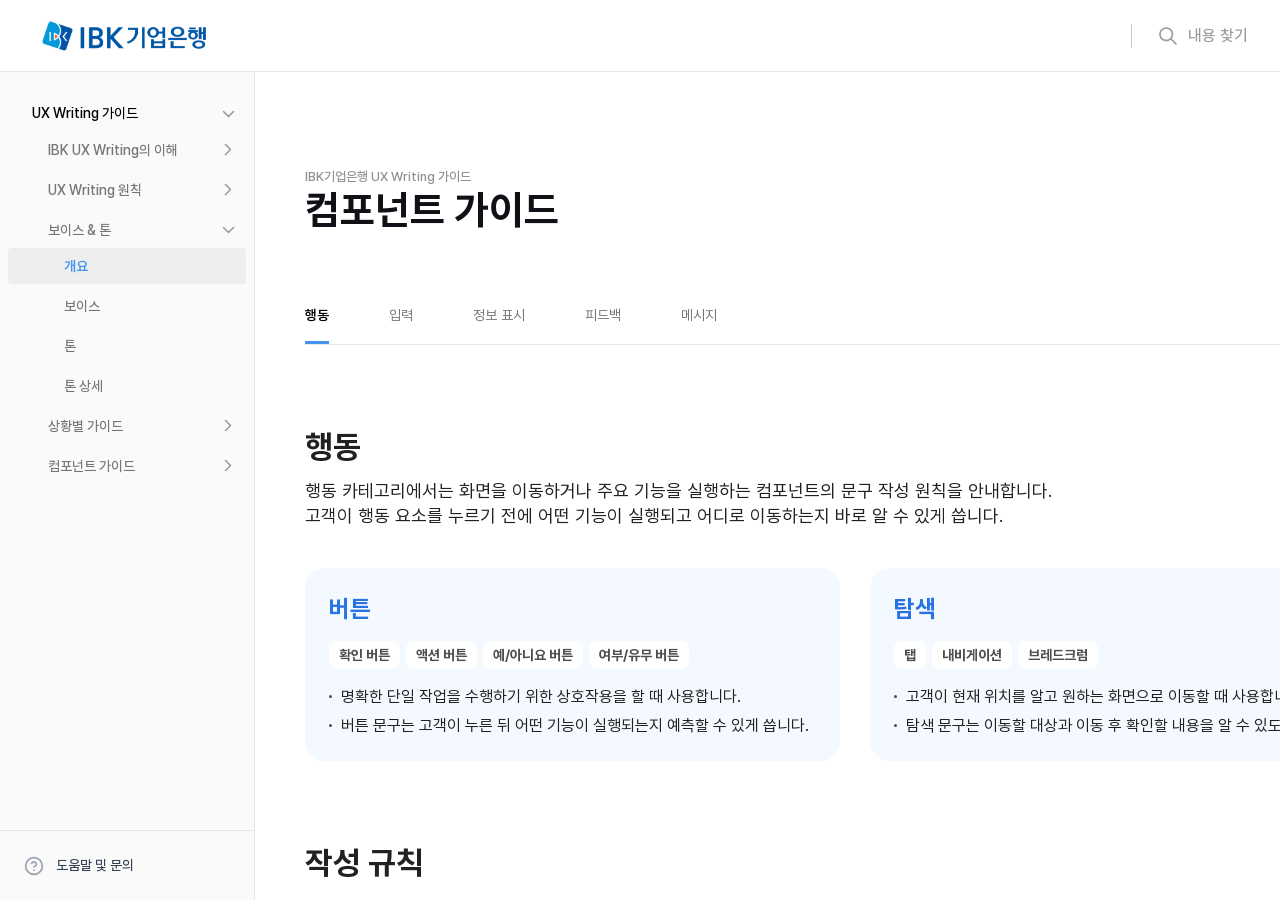
==== pages/component.html @ e9647b4c "컴포넌트 가이드 작업 중" ====
<!doctype html>
<html lang="ko">
  <head>
    <meta charset="UTF-8" />
    <meta name="viewport" content="width=device-width, initial-scale=1.0" />
    <title>IBK기업은행 UX Writing 가이드 : UX Writing 원칙</title>
    <meta name="title" content="IBK기업은행 UX Writing 가이드 : UX Writing 원칙" />
    <meta name="author" content="하이유엑스컨설팅(하이UX)" />
    <meta name="description" content="고객이 금융 정보를 쉽게 이해하고, 상황에 맞게 판단하며, 다음 행동을 명확히 알 수 있도록 돕습니다." />
    <meta name="keyword" content="IBK, IBK기업은행, UX Writing, UX 라이팅, UX 컨설팅, 하이유엑스컨설팅, 하이UX컨설팅" />
    <meta name="format-detection" content="telephone=no" />
    <meta property="og:locale" content="ko_KR" />
    <meta property="og:type" content="website" />
    <meta property="og:author" content="하이유엑스컨설팅(하이UX)" />
    <meta property="og:title" content="IBK기업은행 UX Writing 가이드 : UX Writing 원칙" />
    <meta property="og:site_name" content="IBK기업은행 UX Writing 가이드 : UX Writing 원칙" />
    <meta property="og:description" content="고객이 금융 정보를 쉽게 이해하고, 상황에 맞게 판단하며, 다음 행동을 명확히 알 수 있도록 돕습니다." />
    <meta name="twitter:card" content="summary" />
    <meta name="twitter:title" content="IBK기업은행 UX Writing 가이드 : UX Writing 원칙" />
    <meta name="twitter:description" content="고객이 금융 정보를 쉽게 이해하고, 상황에 맞게 판단하며, 다음 행동을 명확히 알 수 있도록 돕습니다." />
    <meta name="apple-mobile-web-app-title" content="IBK기업은행 UX Writing 가이드 : UX Writing 원칙" />
    <meta name="application-name" content="IBK기업은행 UX Writing 가이드 : UX Writing 원칙" />

    <link rel="stylesheet" type="text/css" href="../src/styles/css/style.css" />
  </head>
  <body>
    <div id="wrap" class="wrap">
      <!-- [HEADER] -->
      <header class="header">
        <div class="logo">
          <img src="../src/images/icon/logo.png" alt="IBK기업은행 로고" />
        </div>
        <div class="search-box">
          <div class="input-box">
            <input type="text" />
          </div>
          <button type="button" class="search-btn">내용 찾기</button>
        </div>
      </header>
      <!-- // [HEADER] -->

      <!-- [CONTAINER] -->
      <main class="container">
        <!-- LNB -->
        <aside class="lnb" aria-label="사이트 내비게이션">
          <nav class="nav">
            <ul class="depth-1">
              <li class="on">
                <a href="#" class="ux-guide">UX Writing 가이드</a>
                <ul class="depth-2">
                  <li>
                    <a href="concept.html" class="ux-concept">IBK UX Writing의 이해</a>
                    <ul class="depth-3">
                      <li>
                        <button type="button" data-tab-target="conceptPage_tabBtn_1">UX Writing이란?</button>
                      </li>
                      <li>
                        <button type="button" data-tab-target="conceptPage_tabBtn_2">UX Writing 철학</button>
                      </li>
                    </ul>
                  </li>
                  <li>
                    <a href="rule.html" class="ux-rule">UX Writing 원칙</a>
                    <ul class="depth-3">
                      <li>
                        <button type="button" data-tab-target="rulePage_tabBtn_1">개요</button>
                      </li>
                      <li>
                        <button type="button" data-tab-target="rulePage_tabBtn_2">쉽게쓰기</button>
                      </li>
                      <li>
                        <button type="button" data-tab-target="rulePage_tabBtn_3">판단돕기</button>
                      </li>
                      <li>
                        <button type="button" data-tab-target="rulePage_tabBtn_4">안내하기</button>
                      </li>
                      <li>
                        <button type="button" data-tab-target="rulePage_tabBtn_5">맞춰 전달하기</button>
                      </li>
                    </ul>
                  </li>
                  <li class="on">
                    <a href="voice.html" class="voice">보이스 & 톤</a>
                    <ul class="depth-3">
                      <li class="active">
                        <button type="button" data-tab-target="voicePage_tabBtn_1">개요</button>
                      </li>
                      <li>
                        <button type="button" data-tab-target="voicePage_tabBtn_2">보이스</button>
                      </li>
                      <li>
                        <button type="button" data-tab-target="voicePage_tabBtn_3">톤</button>
                      </li>
                      <li>
                        <button type="button" data-tab-target="voicePage_tabBtn_4">톤 상세</button>
                      </li>
                    </ul>
                  </li>
                  <li>
                    <a href="situation.html" class="situation">상황별 가이드</a>
                    <ul class="depth-3">
                      <li class="active">
                        <button type="button" data-tab-target="situationPage_tabBtn_1">회원 가입</button>
                      </li>
                      <li>
                        <button type="button" data-tab-target="situationPage_tabBtn_2">인증</button>
                      </li>
                      <li>
                        <button type="button" data-tab-target="situationPage_tabBtn_3">상품 가입</button>
                      </li>
                      <li>
                        <button type="button" data-tab-target="situationPage_tabBtn_4">정보 조회</button>
                      </li>
                      <li>
                        <button type="button" data-tab-target="situationPage_tabBtn_5">이체 납부</button>
                      </li>
                      <li>
                        <button type="button" data-tab-target="situationPage_tabBtn_6">이용 관리</button>
                      </li>
                      <li>
                        <button type="button" data-tab-target="situationPage_tabBtn_7">서류 발급</button>
                      </li>
                      <li>
                        <button type="button" data-tab-target="situationPage_tabBtn_8">문제 해결</button>
                      </li>
                      <li>
                        <button type="button" data-tab-target="situationPage_tabBtn_9">기업 서비스</button>
                      </li>
                      <li>
                        <button type="button" data-tab-target="situationPage_tabBtn_10">발송 메시지</button>
                      </li>
                    </ul>
                  </li>
                  <li>
                    <a href="component.html" class="how-write">컴포넌트 가이드</a>
                    <ul class="depth-3">
                      <li class="active">
                        <button type="button" data-tab-target="componentPage_tabBtn_1">행동</button>
                      </li>
                      <li>
                        <button type="button" data-tab-target="componentPage_tabBtn_2">입력</button>
                      </li>
                      <li>
                        <button type="button" data-tab-target="componentPage_tabBtn_3">정보 표시</button>
                      </li>
                      <li>
                        <button type="button" data-tab-target="componentPage_tabBtn_4">피드백</button>
                      </li>
                      <li>
                        <button type="button" data-tab-target="componentPage_tabBtn_5">메시지</button>
                      </li>
                    </ul>
                  </li>
                </ul>
              </li>
            </ul>
          </nav>
          <div class="help">
            <a href="/">도움말 및 문의</a>
          </div>
        </aside>
        <!-- // LNB -->
        <!-- CONTENTS -->
        <div class="content component" aria-label="UX Writing 원칙 콘텐츠">
          <div class="page-title-box">
            <span class="sub-tit">IBK기업은행 UX Writing 가이드</span>
            <h1 class="page-tit">컴포넌트 가이드</h1>
          </div>
          <div class="page__tab">
            <div class="page__tab-list" role="tablist" aria-label="페이지 탭">
              <button type="button" class="tab-btn" role="tab" id="componentPage_tabBtn_1" aria-controls="componentPage_tabPanel_1" aria-selected="true">행동</button>
              <button type="button" class="tab-btn" role="tab" id="componentPage_tabBtn_2" aria-controls="componentPage_tabPanel_2" aria-selected="false">입력</button>
              <button type="button" class="tab-btn" role="tab" id="componentPage_tabBtn_3" aria-controls="componentPage_tabPanel_3" aria-selected="false">정보 표시</button>
              <button type="button" class="tab-btn" role="tab" id="componentPage_tabBtn_4" aria-controls="componentPage_tabPanel_4" aria-selected="false">피드백</button>
              <button type="button" class="tab-btn" role="tab" id="componentPage_tabBtn_5" aria-controls="componentPage_tabPanel_5" aria-selected="false">메시지</button>
            </div>
            <div class="page-tabs__cnt">
              <!-- TAB : 행동 -->
              <div class="page-tabs__panel" role="tabpanel" id="componentPage_tabPanel_1" aria-labelledby="componentPage_tabBtn_1" tabindex="0">
                <div class="cnt-box">
                  <h2 class="cnt-tit">행동</h2>
                  <p>
                    행동 카테고리에서는 화면을 이동하거나 주요 기능을 실행하는 컴포넌트의 문구 작성 원칙을 안내합니다.<br />
                    고객이 행동 요소를 누르기 전에 어떤 기능이 실행되고 어디로 이동하는지 바로 알 수 있게 씁니다.
                  </p>
                  <div class="component__act">
                    <div class="top-box">
                      <div class="bg-box">
                        <h3>버튼</h3>
                        <div class="badge-box">
                          <span>확인 버튼</span>
                          <span>액션 버튼</span>
                          <span>예/아니요 버튼</span> <span>여부/유무 버튼</span>
                        </div>
                        <div class="list-box">
                          <ul class="dot-list">
                            <li>명확한 단일 작업을 수행하기 위한 상호작용을 할 때 사용합니다.</li>
                            <li>버튼 문구는 고객이 누른 뒤 어떤 기능이 실행되는지 예측할 수 있게 씁니다.</li>
                          </ul>
                        </div>
                      </div>
                      <div class="bg-box">
                        <h3>탐색</h3>
                        <div class="badge-box">
                          <span>탭</span>
                          <span>내비게이션</span>
                          <span>브레드크럼</span>
                        </div>
                        <div class="list-box">
                          <ul class="dot-list">
                            <li>고객이 현재 위치를 알고 원하는 화면으로 이동할 때 사용합니다.</li>
                            <li>탐색 문구는 이동할 대상과 이동 후 확인할 내용을 알 수 있도록 씁니다.</li>
                          </ul>
                        </div>
                      </div>
                    </div>
                  </div>
                </div>
                <div class="cnt-box">
                  <h2 class="cnt-tit">작성 규칙</h2>

                  <div class="page__tab">
                    <div class="page__tab-sublist" role="sub-tablist" aria-label="페이지 탭">
                      <button type="button" class="tab-btn" role="sub-tab" id="writeRule_tabBtn_1" aria-controls="writeRule_tabPanel_1" aria-selected="true">확인 버튼</button>
                      <button type="button" class="tab-btn" role="sub-tab" id="writeRule_tabBtn_2" aria-controls="writeRule_tabPanel_2" aria-selected="false">단일 액션 버튼</button>
                      <button type="button" class="tab-btn" role="sub-tab" id="writeRule_tabBtn_3" aria-controls="writeRule_tabPanel_3" aria-selected="false">이중 액션 버튼</button>
                      <button type="button" class="tab-btn" role="sub-tab" id="writeRule_tabBtn_4" aria-controls="writeRule_tabPanel_4" aria-selected="false">예/아니요 버튼</button>
                      <button type="button" class="tab-btn" role="sub-tab" id="writeRule_tabBtn_5" aria-controls="writeRule_tabPanel_5" aria-selected="false">적용 유무 버튼</button>
                      <button type="button" class="tab-btn" role="sub-tab" id="writeRule_tabBtn_6" aria-controls="writeRule_tabPanel_6" aria-selected="false">탭</button>
                      <button type="button" class="tab-btn" role="sub-tab" id="writeRule_tabBtn_7" aria-controls="writeRule_tabPanel_7" aria-selected="false">하단 내비게이션</button>
                      <button type="button" class="tab-btn" role="sub-tab" id="writeRule_tabBtn_8" aria-controls="writeRule_tabPanel_8" aria-selected="false">브레드크럼</button>
                    </div>
                    <div class="page-subtabs__cnt">
                      <!-- SUB-TAB : 확인 버튼 -->
                      <div class="page-tabs__panel" role="tabpanel" id="voiceDetail_tabPanel_1" aria-labelledby="voiceDetail_tabBtn_1" tabindex="-1">
                        <div class="cnt-box">
                          <div class="ex-box">
                            <h3 class="cnt-sub-title">확인 버튼 (Confirm Button)</h3>
                            <p>안내, 완료, 오류 내용을 확인했을 때 누르는 버튼입니다. 다른 표현을 덧붙이거나 변형하지 않고 [확인]이라고 씁니다.</p>
                            <div class="img-box">
                              <img src="../src/images/img/img-situation-1-1.png" alt="가입 안내 화면의 예문 예시" />
                            </div>
                            <div class="rule-box">
                              <div class="rec-tone">
                                <h4>작성 규칙</h4>

                                <div class="blue-num-list">
                                  <ol>
                                    <li>
                                      <strong>혁신</strong>
                                      <p>디지털 금융 변화에 맞춰, 고객이 새로운 서비스도 쉽게 이해하고 이용할 수 있도록 언어 가이드를 수립합니다.</p>
                                    </li>
                                    <li>
                                      <strong>존중</strong>
                                      <p>금융 업무에 익숙한 사용 흐름과 필수 용어는 유지하되, 고객이 이해하기 어려운 부분은 명확하게 개선합니다.</p>
                                    </li>
                                    <li>
                                      <strong>신뢰</strong>
                                      <p>금액, 조건, 결과, 유의사항을 정확하게 전달하여 금융 업무의 불안을 줄이고, 믿을 수 있는 서비스를 제공합니다.</p>
                                    </li>
                                    <li>
                                      <strong>고객중심</strong>
                                      <p>은행의 처리 기준보다는 고객이 무엇을 하려는지를 먼저 생각하여 핵심 정보를 먼저 제공합니다.</p>
                                    </li>
                                    <li>
                                      <strong>일관성</strong>
                                      <p>같은 의미는 같은 표현으로 쓰고, 화면과 채널이 달라도 동일한 구조로 안내하여 일관된 경험을 제공합니다.</p>
                                    </li>
                                  </ol>
                                </div>
                              </div>
                            </div>
                          </div>
                          <div class="ex-box">
                            <h3 class="cnt-sub-title">확인 버튼 (Confirm Button)</h3>
                            <p>안내, 완료, 오류 내용을 확인했을 때 누르는 버튼입니다. 다른 표현을 덧붙이거나 변형하지 않고 [확인]이라고 씁니다.</p>
                            <div class="img-box">
                              <img src="../src/images/img/img-situation-1-1.png" alt="가입 안내 화면의 예문 예시" />
                            </div>
                            <div class="rule-box">
                              <div class="rec-tone">
                                <h4>작성 규칙</h4>

                                <div class="blue-num-list">
                                  <ol>
                                    <li>
                                      <strong>혁신</strong>
                                      <p>디지털 금융 변화에 맞춰, 고객이 새로운 서비스도 쉽게 이해하고 이용할 수 있도록 언어 가이드를 수립합니다.</p>
                                    </li>
                                    <li>
                                      <strong>존중</strong>
                                      <p>금융 업무에 익숙한 사용 흐름과 필수 용어는 유지하되, 고객이 이해하기 어려운 부분은 명확하게 개선합니다.</p>
                                    </li>
                                    <li>
                                      <strong>신뢰</strong>
                                      <p>금액, 조건, 결과, 유의사항을 정확하게 전달하여 금융 업무의 불안을 줄이고, 믿을 수 있는 서비스를 제공합니다.</p>
                                    </li>
                                    <li>
                                      <strong>고객중심</strong>
                                      <p>은행의 처리 기준보다는 고객이 무엇을 하려는지를 먼저 생각하여 핵심 정보를 먼저 제공합니다.</p>
                                    </li>
                                    <li>
                                      <strong>일관성</strong>
                                      <p>같은 의미는 같은 표현으로 쓰고, 화면과 채널이 달라도 동일한 구조로 안내하여 일관된 경험을 제공합니다.</p>
                                    </li>
                                  </ol>
                                </div>
                              </div>
                            </div>
                          </div>
                        </div>

                        <div class="cnt-box">
                          <h2 class="cnt-sub-title">피해야 할 것</h2>
                          <div class="voice__detail-rule avoid">
                            <div class="grid repeat-3 gap-20 mt-4">
                              <div class="rule-box">
                                <strong>X</strong>
                                <p>결과만 알리는 표현</p>
                                <span>이유와 해결 방법이 없어<br />고객이 다음 행동을 판단하기 어렵습니다.</span>
                              </div>
                              <div class="rule-box">
                                <strong>X</strong>
                                <p>확인보다 행동을 앞세우는 표현</p>
                                <span>결과를 알리기 전에 실행부터 권하면 고객이<br />중요한 행동을 확인 없이 실행하게 됩니다.</span>
                              </div>
                              <div class="rule-box">
                                <strong>X</strong>
                                <p>가볍거나 모호한 표현</p>
                                <span>오류나 제한 상황에서<br />고객의 불안과 혼란을 키울 수 있습니다.</span>
                              </div>
                            </div>
                          </div>
                        </div>

                        <div class="cnt-box">
                          <h2 class="cnt-sub-title">작성 예시</h2>
                          <div class="voice__detail-rule avoid">
                            <div class="img-wrap">
                              <div class="dont img-box">
                                <span>Don't</span>
                                <img src="../src/images/img/img-voice-3-1.png" alt="필요한 서류와 이유가 명확하지 않아 고객이 무엇을 제출해야 하는지 알기 어려운 화면 예시" />
                                <p>필요한 서류와 제출 이유가 명확하지 않아서<br />고객이 무엇을 제출해야 하는지 알기 어렵습니다.</p>
                              </div>
                              <div class="do img-box">
                                <span>Do</span>
                                <img
                                  src="../src/images/img/img-voice-3-2.png"
                                  alt="필요한 서류와 제출 이유를 함께 안내해 고객이 무엇을 제출해야 하는지 알 수 있도록
                                한 화면 예시" />
                                <p>필요한 서류와 제출 이유를 함께 써서<br />고객이 무엇을 제출해야 하는지 알 수 있도록 돕습니다.</p>
                              </div>
                            </div>
                            <div class="img-wrap">
                              <div class="dont img-box">
                                <span>Don't</span>
                                <img src="../src/images/img/img-voice-3-3.png" alt="진행 상태만 막연하게 안내해 고객이 심사가 어디까지 진행됐는지 알기 어려운 화면 예시" />
                                <p>진행 상태만 막연하게 안내하여<br />고객이 심사가 어디까지 진행됐는지 알기 어렵습니다.</p>
                              </div>
                              <div class="do img-box">
                                <span>Do</span>
                                <img
                                  src="../src/images/img/img-voice-3-4.png"
                                  alt="현재 심사 단계와 처리 상황을 함께 안내해 고객이 진행 상황을 이해할 수 있도록
                                한 화면 예시" />
                                <p>현재 상태와 진행 상황을 함께 안내하여<br />고객이 진행 상황을 이해할 수 있도록 돕습니다.</p>
                              </div>
                            </div>
                          </div>
                        </div>

                        <div class="cnt-box">
                          <h2 class="cnt-tit">작성 전 확인 포인트</h2>
                          <p>고객이 안심하고 판단할 수 있도록 차분하고 정확하게 썼나요?</p>
                          <div class="chk-point-list mt-32">
                            <ul>
                              <li>실수 위험이 큰 상황은 실행 전에 다시 확인할 수 있도록 썼나요?</li>
                              <li>중요한 조건과 결과를 과장 없이 정확히 전달했나요?</li>
                              <li>고객이 필요에 따라 취소하거나 다시 확인할 수 있도록 안내했나요?</li>
                              <li>고객이 다음 행동을 안정적으로 이어갈 수 있게 표현했나요?</li>
                            </ul>
                          </div>
                        </div>

                        <div class="reference-box">
                          <ol>
                            <li>
                              [1] Neusesser, T., & Sunwall, E. (2023). Error-message guidelines. Nielsen Norman Group.
                              <a href="https://www.nngroup.com/articles/error-message-guidelines/" target="_blank">https://www.nngroup.com/articles/error-message-guidelines/</a>
                            </li>
                          </ol>
                        </div>
                      </div>
                      <!-- // SUB-TAB : 확인 버튼 -->
                      <!-- SUB-TAB : 명료한 -->
                      <div class="page-tabs__panel" role="tabpanel" id="voiceDetail_tabPanel_2" aria-labelledby="voiceDetail_tabBtn_2" tabindex="-1" hidden>
                        <div class="cnt-box mt-0">
                          <h2 class="cnt-tit">명료한</h2>
                          <p>핵심 정보를 먼저 보여주고, 다음 행동을 분명하게 안내하는 톤</p>
                          <div class="voice__detail-top">
                            <div class="grid repeat-2 gap-32 mt-40">
                              <div class="gray-box">
                                <span class="badge">필요한 상황</span>
                                <ul class="dot-list">
                                  <li>긴 설명보다 인증, 이체, 가입 완료처럼 상태와 결과를 먼저 확인해야 할 때</li>
                                  <li>설명보다 핵심 정보와 다음 행동을 먼저 보여야 할 때</li>
                                </ul>
                              </div>
                              <div class="gray-box">
                                <span class="badge">적용 방식</span>
                                <ul class="dot-list">
                                  <li>고객이 먼저 알아야 할 상태, 결과, 행동을 문장 앞에 씁니다.</li>
                                  <li>불필요한 수식어를 줄이고 핵심 정보만 분명하게 전달합니다.</li>
                                </ul>
                              </div>
                            </div>
                          </div>
                        </div>

                        <div class="cnt-box">
                          <h2 class="cnt-sub-title">작성 원칙</h2>
                          <div class="voice__detail-rule">
                            <div class="grid repeat-3 gap-20 mt-4">
                              <div class="rule-box">
                                <strong>1</strong>
                                <p>
                                  상태와 결과를<br />
                                  먼저 쓰기
                                </p>
                                <span>긴 설명보다 고객이 먼저 알아야 할<br />상태와 결과를 앞에서 분명하게 전달합니다.</span>
                              </div>
                              <div class="rule-box">
                                <strong>2</strong>
                                <p>다음 행동을 짧고<br />분명하게 안내하기</p>
                                <span>버튼처럼 다음 행동을 안내하는 문구는<br />고객이 바로 실행할 수 있도록 간결하게 씁니다.</span>
                              </div>
                              <div class="rule-box">
                                <strong>3</strong>
                                <p>중요한 정보는<br />먼저 쓰기</p>
                                <span>중요한 정보부터 앞에 쓰고,<br />부가 설명은 필요할 때만 덧붙입니다.</span>
                              </div>
                            </div>
                          </div>
                        </div>

                        <div class="cnt-box">
                          <h2 class="cnt-sub-title">피해야 할 것</h2>
                          <div class="voice__detail-rule avoid">
                            <div class="grid repeat-3 gap-20 mt-4">
                              <div class="rule-box">
                                <strong>X</strong>
                                <p>핵심보다 설명이 앞서는 표현</p>
                                <span>고객이 현재 상태와 결과를<br />명확하게 파악하기 어렵습니다.</span>
                              </div>
                              <div class="rule-box">
                                <strong>X</strong>
                                <p>모호하거나 추상적인 표현</p>
                                <span>기준이나 의미가 모호하여<br />고객이 다음 행동을 판단하기 어렵습니다.</span>
                              </div>
                              <div class="rule-box">
                                <strong>X</strong>
                                <p>한 문장에 여러 내용을 넣은 표현</p>
                                <span>성격이 다른 정보가 한 문장에 혼재되어<br />고객이 무엇을 먼저 봐야 할지 알기 어렵습니다.</span>
                              </div>
                            </div>
                          </div>
                        </div>

                        <div class="cnt-box">
                          <h2 class="cnt-sub-title">작성 예시</h2>
                          <div class="voice__detail-rule avoid">
                            <div class="img-wrap">
                              <div class="dont img-box">
                                <span>Don't</span>
                                <img
                                  src="../src/images/img/img-voice-4-1.png"
                                  alt="가입한 상품명이 드러나지 않고, 가입 정보의 항목명이 모호해 
고객이 가입 결과를 정확히 이해하기 어려운 화면 예시" />
                                <p>
                                  가입한 상품명이 제목에 드러나지 않아서<br />
                                  고객이 가입 내용을 명확히 이해하기 어렵습니다.
                                </p>
                              </div>
                              <div class="do img-box">
                                <span>Do</span>
                                <img
                                  src="../src/images/img/img-voice-4-2.png"
                                  alt="연락 목적과 발신번호를 함께 안내해
                                다음 절차를 명확히 이해하게 하는 화면 예시" />
                                <p>제목에 가입한 상품명을 드러내서<br />고객이 가입 내용을 명확히 이해할 수 있도록 합니다.</p>
                              </div>
                            </div>
                            <div class="img-wrap">
                              <div class="dont img-box">
                                <span>Don't</span>
                                <img
                                  src="../src/images/img/img-voice-4-3.png"
                                  alt="조건이 한 문장에 뭉쳐 있어 고객이 핵심
                                정보를 빠르게 찾기 어려운 화면 예시" />
                                <p>여러 조건이 한 문장에 혼재 되어<br />고객이 핵심 정보를 빠르게 찾기 어렵습니다.</p>
                              </div>
                              <div class="do img-box">
                                <span>Do</span>
                                <img
                                  src="../src/images/img/img-voice-4-4.png"
                                  alt="핵심 조건을 항목별로 나눠 보여 고객이
                                필요한 정보를 빠르게 확인할 수 있는 화면 예시" />
                                <p>고객이 확인해야 할 정보별로 나누어 써서<br />고객이 필요한 정보를 빠르게 확인할 수 있도록 합니다.</p>
                              </div>
                            </div>
                          </div>
                        </div>

                        <div class="cnt-box">
                          <h2 class="cnt-tit">작성 전 확인 포인트</h2>
                          <p>고객이 주요 내용을 먼저 확인하고 다음 행동을 분명히 알 수 있게 썼나요?</p>
                          <div class="chk-point-list mt-32">
                            <ul>
                              <li>고객이 현재 상태와 진행 결과를 바로 이해할 수 있도록 썼나요?</li>
                              <li>금액, 진행 상태, 조건 등 중요한 정보를 먼저 확인할 수 있나요?</li>
                              <li>불필요한 설명 없이 핵심만 간결하고 명확하게 전달했나요?</li>
                              <li>다음에 진행해야 할 행동을 분명하게 안내했나요?</li>
                            </ul>
                          </div>
                        </div>

                        <div class="reference-box">
                          <ol>
                            <li>
                              [1] Sweller, J. (1988). Cognitive load during problem solving: Effects on learning. Cognitive Science, 12(2), 257–285.
                              <a href="https://doi.org/10.1207/s15516709cog1202_4" target="_blank">https://doi.org/10.1207/s15516709cog1202_4</a>
                            </li>
                          </ol>
                        </div>
                      </div>
                      <!-- // SUB-TAB : 명료한 -->
                      <!-- SUB-TAB : 유용한 -->
                      <div class="page-tabs__panel" role="tabpanel" id="voiceDetail_tabPanel_3" aria-labelledby="voiceDetail_tabBtn_3" tabindex="-1" hidden>
                        <div class="cnt-box mt-0">
                          <h2 class="cnt-tit">유용한</h2>
                          <p>고객에게 도움이 되는 정보를 부담 없이 안내하는 톤</p>
                          <div class="voice__detail-top">
                            <div class="grid repeat-2 gap-32 mt-40">
                              <div class="gray-box">
                                <span class="badge">필요한 상황</span>
                                <ul class="dot-list">
                                  <li>혜택, 가입, 참여처럼 고객에게 필요한 가치를 제안해야 할 때</li>
                                  <li>이벤트, 추천, 프로모션처럼 참여를 유도해야 할 때</li>
                                </ul>
                              </div>
                              <div class="gray-box">
                                <span class="badge">적용 방식</span>
                                <ul class="dot-list">
                                  <li>혜택과 장점은 명확히 안내하되, 과장된 표현은 사용하지 않습니다.</li>
                                  <li>필요한 이유를 먼저 보여주고, 다음 행동으로 자연스럽게 연결합니다.</li>
                                </ul>
                              </div>
                            </div>
                          </div>
                        </div>

                        <div class="cnt-box">
                          <h2 class="cnt-sub-title">작성 원칙</h2>
                          <div class="voice__detail-rule">
                            <div class="grid repeat-3 gap-20 mt-4">
                              <div class="rule-box">
                                <strong>1</strong>
                                <p>부담 없이<br />다음 행동으로 연결하기</p>
                                <span>고객이 스스로 판단할 수 있는 표현으로 안내해서<br />다음 행동을 이어갈 수 있도록 합니다.</span>
                              </div>
                              <div class="rule-box">
                                <strong>2</strong>
                                <p>고객에게 필요한 가치를<br />쉽게 설명하기</p>
                                <span>상품의 특징과 도움되는 점을 함께 안내해서<br />고객이 쉽게 이해하도록 돕습니다.</span>
                              </div>
                              <div class="rule-box">
                                <strong>3</strong>
                                <p>혜택과 행동을<br />함께 안내하기</p>
                                <span>혜택과 확인해야 할 조건을 함께 제시해서<br />고객이 스스로 판단할 수 있도록 돕습니다.</span>
                              </div>
                            </div>
                          </div>
                        </div>

                        <div class="cnt-box">
                          <h2 class="cnt-sub-title">피해야 할 것</h2>
                          <div class="voice__detail-rule avoid">
                            <div class="grid repeat-3 gap-20 mt-4">
                              <div class="rule-box">
                                <strong>X</strong>
                                <p>과장되거나 부담을 주는 표현</p>
                                <span>혜택을 과장하거나 행동을 재촉하면<br />고객이 스스로 판단하기 어렵습니다.</span>
                              </div>
                              <div class="rule-box">
                                <strong>X</strong>
                                <p>행동을 강요하는 표현</p>
                                <span>행동만 앞세우면 고객이 조건을 비교해 보기 전에<br />결정해야 한다고 느낄 수 있습니다.</span>
                              </div>
                              <div class="rule-box">
                                <strong>X</strong>
                                <p>혜택만 강조하는 표현</p>
                                <span>혜택의 조건이나 제한사항을 빼고 안내하면<br />고객이 혜택을 실제와 다르게 이해할 수 있습니다.</span>
                              </div>
                            </div>
                          </div>
                        </div>

                        <div class="cnt-box">
                          <h2 class="cnt-sub-title">작성 예시</h2>
                          <div class="voice__detail-rule avoid">
                            <div class="img-wrap">
                              <div class="dont img-box">
                                <span>Don't</span>
                                <img src="../src/images/img/img-voice-5-1.png" alt=" 기능만 설명해, 고객이 어떤 도움을 받을 수 있는지 바로 알기 어려운 화면 예시" />
                                <p>서비스 설명만 써서 고객이 어떤 도움을<br />받을 수 있는지 바로 알기 어렵습니다.</p>
                              </div>
                              <div class="do img-box">
                                <span>Do</span>
                                <img src="../src/images/img/img-voice-5-2.png" alt=" 금리 변경을 놓치지 않도록 중요 정보를 먼저 안내해 고객이 알림 신청을 판단할 수 있도록 돕는 화면 예시" />
                                <p>알림을 받을 수 있는 정보와 시점을 함께 안내하여<br />어떤 도움이 되는지 바로 알 수 있습니다.</p>
                              </div>
                            </div>
                            <div class="img-wrap">
                              <div class="dont img-box">
                                <span>Don't</span>
                                <img src="../src/images/img/img-voice-5-3.png" alt="추천 이유가 드러나지 않아 고객이 자신에게 맞는 상품인지 판단하기 어려운 화면 예시" />
                                <p>상품을 추천하는 이유가 보이지 않아서<br />자신에게 맞는 상품인지 판단하기 어렵습니다.</p>
                              </div>
                              <div class="do img-box">
                                <span>Do</span>
                                <img src="../src/images/img/img-voice-5-4.png" alt="고객의 목적을 먼저 보여주고 상품이 어떤 상황에 필요한지 쉽게 이해할 수 있도록 돕는 화면 예시" />
                                <p>상품 추천의 목적을 함께 써서 각 상품이<br />고객에게 어떤 도움이 되는지 알 수 있습니다.</p>
                              </div>
                            </div>
                          </div>
                        </div>

                        <div class="cnt-box">
                          <h2 class="cnt-tit">작성 전 확인 포인트</h2>
                          <p>고객이 추천 이유와 선택 기준을 알고 자신에게 맞는 선택을 할 수 있도록 썼나요?</p>
                          <div class="chk-point-list mt-32">
                            <ul>
                              <li>고객이 필요한 이유를 이해하고 다음 행동으로 이어갈 수 있나요?</li>
                              <li>혜택만 앞세우지 않고 대상과 조건이 함께 보이도록 썼나요?</li>
                              <li>고객이 안내를 읽고 자신의 상황에 맞는 상품이나 서비스인지 바로 알 수 있나요?</li>
                              <li>과장이나 강요 없이 고객이 스스로 판단하도록 썼나요?</li>
                            </ul>
                          </div>
                        </div>

                        <div class="reference-box">
                          <ol>
                            <li>
                              [1] Fogg, B. J. (2009). A behavior model for persuasive design. Proceedings of the 4th International Conference on Persuasive Technology.
                              <a href="https://doi.org/10.1145/1541948.1541999" target="_blank">https://doi.org/10.1145/1541948.1541999</a>
                            </li>
                          </ol>
                        </div>
                      </div>
                      <!-- // SUB-TAB : 유용한 -->
                      <!-- SUB-TAB : 친절한 -->
                      <div class="page-tabs__panel" role="tabpanel" id="voiceDetail_tabPanel_4" aria-labelledby="voiceDetail_tabBtn_4" tabindex="-1" hidden>
                        <div class="cnt-box mt-0">
                          <h2 class="cnt-tit">친절한</h2>
                          <p>낯선 금융 정보와 절차를 고객이 쉽게 이해할 수 있도록 풀어 설명하는 톤</p>
                          <div class="voice__detail-top">
                            <div class="grid repeat-2 gap-32 mt-40">
                              <div class="gray-box">
                                <span class="badge">필요한 상황</span>
                                <ul class="dot-list">
                                  <li>대출 조건, 약관, 수수료처럼 복잡한 정보를 설명할 때</li>
                                  <li>처음 이용하는 기능이나 서비스 절차를 안내할 때</li>
                                </ul>
                              </div>
                              <div class="gray-box">
                                <span class="badge">적용 방식</span>
                                <ul class="dot-list">
                                  <li>금융용어와 절차는 고객에게 익숙한 표현으로 쉽게 설명합니다.</li>
                                  <li>고객이 걱정할 수 있는 상황에서는 고객의 입장을 고려하여 설명합니다.</li>
                                </ul>
                              </div>
                            </div>
                          </div>
                        </div>

                        <div class="cnt-box">
                          <h2 class="cnt-sub-title">작성 원칙</h2>
                          <div class="voice__detail-rule">
                            <div class="grid repeat-3 gap-20 mt-4">
                              <div class="rule-box">
                                <strong>1</strong>
                                <p>어려운 말은<br />고객의 언어로 풀어 설명하기</p>
                                <span>복잡한 용어는 쉬운 표현으로 바꾸고<br />필요한 경우 짧은 설명을 덧붙입니다.</span>
                              </div>
                              <div class="rule-box">
                                <strong>2</strong>
                                <p>필요한 내용은<br />순서대로 안내하기</p>
                                <span>낯선 절차를 한 번에 설명하기보다,<br />단계별로 나누어 고객에게 설명합니다.</span>
                              </div>
                              <div class="rule-box">
                                <strong>3</strong>
                                <p>예시와 비유로<br />풀어 설명하기</p>
                                <span>어려운 개념은 일상에서 익숙한<br />예시나 비유를 들어 설명합니다.</span>
                              </div>
                            </div>
                          </div>
                        </div>

                        <div class="cnt-box">
                          <h2 class="cnt-sub-title">피해야 할 것</h2>
                          <div class="voice__detail-rule avoid">
                            <div class="grid repeat-3 gap-20 mt-4">
                              <div class="rule-box">
                                <strong>X</strong>
                                <p>전문 금융용어만 앞세운 표현</p>
                                <span>전문 금융용어만 쓰면 이해가 어렵기 때문에<br />쉬운 설명과 익숙한 표현으로 씁니다.</span>
                              </div>
                              <div class="rule-box">
                                <strong>X</strong>
                                <p>절차를 한 번에 설명하는 표현</p>
                                <span>여러 절차를 한 번에 설명하지 않고<br />고객이 먼저 해야 할 일부터 안내합니다.</span>
                              </div>
                              <div class="rule-box">
                                <strong>X</strong>
                                <p>고객이 이미 알고 있다고 가정하는 표현</p>
                                <span>고객이 이미 알고 있다고 가정하지 않고<br />이해에 필요한 배경 지식을 함께 안내합니다.</span>
                              </div>
                            </div>
                          </div>
                        </div>

                        <div class="cnt-box">
                          <h2 class="cnt-sub-title">작성 예시</h2>
                          <div class="voice__detail-rule avoid">
                            <div class="img-wrap">
                              <div class="dont img-box">
                                <span>Don't</span>
                                <img
                                  src="../src/images/img/img-voice-6-1.png"
                                  alt="조건은 안내하지만, 업무 용어 중심으로 표현해
                                고객이 선택 결과를 이해하기 어려운 화면 예시" />
                                <p>선택지만 있고 결과가 어떻게 처리 되는지는 알 수 없어서<br />고객은 무엇을 선택해야 할지 판단하기 어렵습니다.</p>
                              </div>
                              <div class="do img-box">
                                <span>Do</span>
                                <img src="../src/images/img/img-voice-6-2.png" alt="고객이 실제로 궁금해하는 기준으로 풀어 만기일에 돈이 어떻게 처리되는지 쉽게 이해할 수 있도록 한 화면 예시" />
                                <p>
                                  고객이 이해할 수 있는 표현으로 써서<br />
                                  만기일에 자금이 어떻게 처리되는지 쉽게 파악할 수 있도록 합니다.
                                </p>
                              </div>
                            </div>
                            <div class="img-wrap">
                              <div class="dont img-box">
                                <span>Don't</span>
                                <img src="../src/images/img/img-voice-6-3.png" alt="발생한 사실만을 안내해, 고객이 신용조회가 어떤 영향을 주는지 바로 이해하기 어려운 화면 예시" />
                                <p>신용조회 사실만 알리고<br />고객이 느낄 수 있는 불안은 고려하지 않습니다.</p>
                              </div>
                              <div class="do img-box">
                                <span>Do</span>
                                <img src="../src/images/img/img-voice-6-4.png" alt="신용조회가 신용점수에 미치는 영향을 함께 안내해 고객이 안심하고 확인할 수 있도록 돕는 화면 예시" />
                                <p>고객이 불안해할 부분을 함께 안내하여<br />안심하고 확인하도록 돕습니다.</p>
                              </div>
                            </div>
                          </div>
                        </div>

                        <div class="cnt-box">
                          <h2 class="cnt-tit">작성 전 확인 포인트</h2>
                          <p>고객이 낯선 정보와 절차를 쉽게 이해할 수 있도록 친절하게 풀어 썼나요?</p>
                          <div class="chk-point-list mt-32">
                            <ul>
                              <li>금융용어와 절차를 고객이 쉽게 이해할 수 있도록 설명했나요?</li>
                              <li>처음 이용하는 고객도 진행 과정을 따라갈 수 있게 단계별로 안내했나요?</li>
                              <li>어려운 개념을 익숙한 표현이나 예시로 풀어 설명했나요?</li>
                              <li>고객이 걱정할 만한 부분을 미리 파악하여 안내했나요?</li>
                            </ul>
                          </div>
                        </div>

                        <div class="reference-box">
                          <ol>
                            <li>[1] Brown, P., & Levinson, S. C. (1987). Politeness: Some universals in language usage. Cambridge University Press.</li>
                          </ol>
                        </div>
                      </div>
                      <!-- // SUB-TAB : 친절한 -->
                    </div>
                  </div>
                </div>
                <div class="cnt-box">
                  <h2 class="cnt-tit">적용 방법</h2>
                  <p>화면의 상황을 먼저 판단한 뒤, 보이스 기준은 유지하고 적절한 톤을 선택하여 메시지로 구체화합니다.</p>
                  <div class="voice__summary-how">
                    <ol class="grid repeat-4 gap-36">
                      <li class="box">
                        <span>01</span>
                        <strong>상황 판단</strong>
                        <p>고객이 확인해야 할 정보와 행동을 파악합니다.</p>
                      </li>
                      <li class="box">
                        <span>02</span>
                        <strong>IBK 보이스 적용</strong>
                        <p>보이스가 문구 전반에<br />유지되는지 확인합니다.</p>
                      </li>
                      <li class="box">
                        <span>03</span>
                        <strong>톤 선택</strong>
                        <p>상황의 목적과 민감도에 따라 강조할 톤을 선택합니다.</p>
                      </li>
                      <li class="box">
                        <span>04</span>
                        <strong>메시지 작성</strong>
                        <p>문구를 작성한 뒤, 보이스와 톤 기준에 맞는지 확인합니다.</p>
                      </li>
                    </ol>
                  </div>
                </div>
                <div class="cnt-box">
                  <h2 class="cnt-tit">IBK기업은행 페르소나</h2>
                  <p>페르소나는 IBK기업은행의 말투와 태도를 구체화한 기준입니다.<br />“믿음직한 금융 길잡이”는 복잡한 금융 업무를 고객이 쉽게 이해하고 완료할 수 있도록, 필요한 정보와 절차를 차분하게 안내합니다.</p>
                  <div class="voice__summary-persona">
                    <div class="title-box">
                      <span>고객과 함께하는</span>
                      <h3 class="title">믿음직한 금융 길잡이</h3>
                    </div>
                    <div class="flex-row">
                      <div class="left">
                        <div class="box">
                          <strong>성격</strong>
                          <ul class="dot-list">
                            <li>차분하고 단정하게 말합니다.</li>
                            <li>신중하고 책임감 있게 안내합니다.</li>
                          </ul>
                        </div>
                        <div class="box">
                          <strong>업무 스타일</strong>
                          <ul class="dot-list">
                            <li>핵심 정보를 먼저 파악하여 앞에 둡니다.</li>
                            <li>복잡한 내용은 쉽게 풀어 설명합니다.</li>
                          </ul>
                        </div>
                        <div class="box">
                          <strong>고객 응대 방식</strong>
                          <ul class="dot-list">
                            <li>헷갈릴 수 있는 부분을 먼저 안내합니다.</li>
                            <li>원인, 해결 방법, 다음 행동을 제시합니다.</li>
                          </ul>
                        </div>
                      </div>
                      <div class="right">
                        <div class="box good">
                          <strong class="type">선호하는 표현</strong>
                          <ul class="dot-list">
                            <li>확인된 정보와 기준으로 믿고 판단할 수 있는 표현</li>
                            <li>조건, 금액, 기간, 결과를 구체적으로 안내하는 표현</li>
                            <li>다음 행동은 분명하게, 같은 의미는 같은 용어로 이어지는 일관된 표현</li>
                          </ul>
                        </div>
                        <div class="box bad">
                          <strong class="type">피하는 표현</strong>
                          <ul class="dot-list">
                            <li>원인, 기준, 다음 행동이 안내되지 않아 고객이 판단하기 어려운 표현</li>
                            <li>내부 용어나 개발 용어처럼 고객이 이해하기 어려운 표현</li>
                            <li>과하게 가볍거나 혜택만 강조해 조건을 충분히 확인하기 어려운 표현</li>
                          </ul>
                        </div>
                      </div>
                    </div>
                  </div>
                </div>

                <div class="reference-box">
                  <ol>
                    <li>
                      [1] Moran, K. (2016). The four dimensions of tone of voice. Nielsen Norman Group.
                      <a href="https://www.nngroup.com/articles/tone-of-voice-dimensions/" target="_blank">https://www.nngroup.com/articles/tone-of-voice-dimensions/</a>
                    </li>
                    <li>
                      [2] Nielsen, J. (1994). 10 usability heuristics for user interface design. Nielsen Norman Group.
                      <a href="https://www.nngroup.com/articles/ten-usability-heuristics/" target="_blank">https://www.nngroup.com/articles/ten-usability-heuristics/</a>
                    </li>
                  </ol>
                </div>
              </div>
              <!-- // TAB : 행동 -->
              <!-- TAB : 보이스 -->
              <div class="page-tabs__panel" role="tabpanel" id="voicePage_tabPanel_2" aria-labelledby="voicePage_tabBtn_2" tabindex="-1" hidden>
                <div class="cnt-box">
                  <h2 class="cnt-tit">보이스는 IBK기업은행이 고객을 대하는 일관된 말투와 태도</h2>
                  <p>기업 고객과 개인 고객의 경제활동을 돕는 금융 길잡이로서, IBK기업은행은 고객이 정보를 쉽게 이해하고 필요한 과정을 끝까지 이어가도록 안내합니다.<br />IBK기업은행의 보이스는 책임 있게 말하고, 필요한 정보를 함께 안내하며, 고객의 부담을 덜어주는 태도입니다[1-5].</p>
                  <div class="voice__voice-top">
                    <div class="flex-row gap-20">
                      <div class="top-box">
                        <div class="bg-box">
                          <span></span>
                          <h3>책임있는</h3>
                          <div class="badge-box">
                            <span>정확성</span>
                            <span>기준 제시</span>
                            <span>오해 방지</span>
                          </div>
                        </div>
                        <div class="list-box">
                          <ul class="dot-list">
                            <li>확인된 정보와 기준으로 전달합니다.</li>
                            <li>기준과 조건을 분명히 작성합니다.</li>
                            <li>같은 의미는 같은 용어로 표현합니다.</li>
                          </ul>
                        </div>
                      </div>
                      <div class="top-box">
                        <div class="bg-box">
                          <span></span>
                          <h3>함께하는</h3>
                          <div class="badge-box">
                            <span>흐름 유지</span>
                            <span>판단 지원</span>
                            <span>다음 행동</span>
                          </div>
                        </div>
                        <div class="list-box">
                          <ul class="dot-list">
                            <li>현재 단계와 남은 절차를 안내합니다.</li>
                            <li>판단에 필요한 기준과 영향을 제시합니다.</li>
                            <li>다음 단계를 명확히 설명합니다.</li>
                          </ul>
                        </div>
                      </div>
                      <div class="top-box">
                        <div class="bg-box">
                          <span></span>
                          <h3>배려하는</h3>
                          <div class="badge-box">
                            <span>쉬운 설명</span>
                            <span>안심</span>
                            <span>회복 지원</span>
                          </div>
                        </div>
                        <div class="list-box">
                          <ul class="dot-list">
                            <li>고객의 부담을 고려하여 말합니다.</li>
                            <li>오류나 불안 상황도 차분하게 안내합니다.</li>
                            <li>어려운 절차를 쉽게 설명합니다.</li>
                          </ul>
                        </div>
                      </div>
                    </div>
                  </div>
                </div>
                <div class="cnt-box">
                  <h3 class="cnt-sub-title">책임있는</h3>
                  <p>정해진 기준과 사실을 바탕으로 정보를 신중하게 전달합니다.</p>
                  <div class="voice__voice-detail">
                    <span class="detail-badge">적용 방식</span>
                    <ul class="dot-list">
                      <li>추측이나 과장 없이 확인된 정보만 전달합니다.</li>
                      <li>금액, 조건, 기간, 결과처럼 중요한 정보는 다르게 해석되지 않도록 명확히 작성합니다.</li>
                      <li>같은 의미는 화면과 채널이 달라도 일관된 기준으로 표현합니다.</li>
                    </ul>
                    <div class="img-wrap">
                      <div class="dont img-box">
                        <span>Don't</span>
                        <img src="../src/images/img/img-voice-1-1.png" alt="제한 대상이 모호해 고객이 가입 가능 여부를 판단하기 어려운 화면 예시" />
                        <p>제한 대상이 모호하여 고객이<br />가입 가능 여부를 판단하기 어렵습니다.</p>
                      </div>
                      <div class="do img-box">
                        <span>Do</span>
                        <img
                          src="../src/images/img/img-voice-1-2.png"
                          alt="제한 대상을 구체적으로 안내해 가입 가능 여부를
                          바로 알 수 있는 화면 예시" />
                        <p>제한 대상을 구체적으로 안내하여<br />가입 가능 여부를 바로 알 수 있도록 돕습니다.</p>
                      </div>
                    </div>
                    <div class="img-wrap">
                      <div class="dont img-box">
                        <span>Don't</span>
                        <img
                          src="../src/images/img/img-voice-1-3.png"
                          alt="할인 기준이 모호해 혜택 적용 여부를 판단하기
                          어려운 화면 예시" />
                        <p>할인 기준이 모호하여 혜택 적용 여부를<br />판단하기 어렵습니다.</p>
                      </div>
                      <div class="do img-box">
                        <span>Do</span>
                        <img
                          src="../src/images/img/img-voice-1-4.png"
                          alt="  조건과 한도를 구체적으로 안내해 혜택 기준을
                          정확히 알 수 있는 화면 예시" />
                        <p>조건과 한도를 구체적으로 안내하여<br />혜택 기준을 정확히 알 수 있도록 돕습니다.</p>
                      </div>
                    </div>
                  </div>
                </div>

                <div class="cnt-box">
                  <h3 class="cnt-sub-title">함께하는</h3>
                  <p>고객이 복잡한 과정에서 흐름을 놓치지 않고, 필요한 일을 끝까지 이어갈 수 있도록 안내합니다.</p>
                  <div class="voice__voice-detail">
                    <span class="detail-badge">적용 방식</span>
                    <ul class="dot-list">
                      <li>고객이 현재 어느 단계에 있고 무엇을 해야 하는지 알려줍니다.</li>
                      <li>판단 기준과 다음 행동을 가까운 위치에 함께 제시합니다.</li>
                      <li>단계가 이어지는 과정에서는 다음 절차와 영향, 예상 결과를 미리 안내합니다.</li>
                    </ul>
                    <div class="img-wrap">
                      <div class="dont img-box">
                        <span>Don't</span>
                        <img src="../src/images/img/img-voice-1-5.png" alt="등록 후 변경이나 취소가 가능한지 알기 어려워 예약하기 전 부담이 남을 수 있는 화면 예시" />
                        <p>예약 결과만 알려서, 고객이 예약한 내역을<br />어디서 확인해야 할지 알 수 없습니다.</p>
                      </div>
                      <div class="do img-box">
                        <span>Do</span>
                        <img src="../src/images/img/img-voice-1-6.png" alt="변경, 취소 가능 여부를 함께 안내해 고객이 안심하고 등록할 수 있는 화면 예시" />
                        <p>예약 결과와 내역 조회 방법까지 안내하여<br />예약 뒤에도 행동을 이어갈 수 있도록 돕습니다.</p>
                      </div>
                    </div>
                    <div class="img-wrap">
                      <div class="dont img-box">
                        <span>Don't</span>
                        <img src="../src/images/img/img-voice-1-7.png" alt="선택지의 차이와 영향을 알기 어려워 고객이 스스로 판단하기 어려운 화면 예시" />
                        <p>선택지마다 결과가 어떻게 다른지 알기 어려워서<br />고객이 스스로 판단하기 어렵습니다.</p>
                      </div>
                      <div class="do img-box">
                        <span>Do</span>
                        <img src="../src/images/img/img-voice-1-8.png" alt=" 각 선택지의 영향을 함께 안내해 고객이 상황에 맞게 결정할 수 있는 화면 예시" />
                        <p>각 선택지의 결과를 함께 안내하여<br />고객이 상황에 맞게 결정할 수 있도록 돕습니다.</p>
                      </div>
                    </div>
                  </div>
                </div>
                <div class="cnt-box">
                  <h3 class="cnt-sub-title">배려하는</h3>
                  <p>고객이 부담을 느낄 수 있는 상황을 고려하여 차분하게 말합니다.</p>
                  <div class="voice__voice-detail">
                    <span class="detail-badge">적용 방식</span>
                    <ul class="dot-list">
                      <li>고객이 불안하거나 막막할 수 있는 상황에서는 현재 어떤 상태인지와 그 이유를 차분하게 설명합니다.</li>
                      <li>실패나 제한 상황은 고객의 잘못으로 느껴지지 않게 말하고, 가능한 해결 방법을 함께 제시합니다.</li>
                      <li>낯선 절차나 어려운 정보는 쉬운 표현과 순서로 풀어, 고객의 부담을 덜어줍니다.</li>
                    </ul>
                    <div class="img-wrap">
                      <div class="dont img-box">
                        <span>Don't</span>
                        <img src="../src/images/img/img-voice-1-9.png" alt="알림 동의가 혜택을 받기 위한 필수 조건처럼 보여 고객에게 부담을 줄 수 있는 화면 예시" />
                        <p>알림 동의가 혜택을 받기 위한<br />필수 조건처럼 보여 고객에게 부담을 줄 수 있습니다.</p>
                      </div>
                      <div class="do img-box">
                        <span>Do</span>
                        <img src="../src/images/img/img-voice-1-10.png" alt="알림을 받는 이유와 상황을 먼저 안내해 고객이 필요에 따라 선택할 수 있는 화면 예시" />
                        <p>알림이 오는 상황을 먼저 안내하여<br />고객이 필요에 따라 선택할 수 있도록 돕습니다.</p>
                      </div>
                    </div>
                    <div class="img-wrap">
                      <div class="dont img-box">
                        <span>Don't</span>
                        <img src="../src/images/img/img-voice-1-11.png" alt="변경 결과만 안내해, 언제부터 새 계좌가 적용되는지 알기 어려운 화면 예시" />
                        <p>이번 납부일에는 어느 계좌에서 이체 되는지<br />안내하지 않아서 고객이 헷갈릴 수 있습니다.</p>
                      </div>
                      <div class="do img-box">
                        <span>Do</span>
                        <img src="../src/images/img/img-voice-1-12.png" alt="이번 회차와 다음 회차를 구분해 안내하여, 변경 시점을 쉽게 이해할 수 있도록 돕는 화면 예시" />
                        <p>이번 납부일과 다음 납부일을 구분해 안내하여<br />변경 시점을 쉽게 이해할 수 있도록 돕습니다.</p>
                      </div>
                    </div>
                  </div>
                </div>
                <div class="cnt-box">
                  <h2 class="cnt-tit">작성 전 확인 포인트</h2>
                  <p>IBK기업은행의 보이스를 모든 문구에 반영하여 썼나요?</p>
                  <div class="chk-point-list mt-32">
                    <ul>
                      <li>정해진 기준을 바탕으로, 추측이나 과장 없이 문구를 썼나요?</li>
                      <li>고객이 진행 중인 과정을 끝까지 이어갈 수 있도록 다음 행동을 안내했나요?</li>
                      <li>중요한 업무를 안심하고 진행할 수 있도록 확인해야 할 정보를 함께 안내했나요?</li>
                    </ul>
                  </div>
                </div>

                <div class="reference-box">
                  <ol>
                    <li>[1] Aaker, J. L. (1997). Dimensions of brand personality. Journal of Marketing Research, 34(3), 347–356.</li>
                    <li>[2] Nielsen, J. (1994). Enhancing the explanatory power of usability heuristics. Proceedings of the SIGCHI Conference on Human Factors in Computing Systems.</li>
                    <li>[3] Grice, H. P. (1975). Logic and conversation. In Speech acts (pp. 41-58). Brill.</li>
                    <li>[4] Bandura, A. (1977). Self-efficacy: Toward a unifying theory of behavioral change. Psychological Review, 84(2), 191–215.</li>
                    <li>[5] Parasuraman, A. B. L. L., Valarie A. Zeithaml, and Leonard Berry. "SERVQUAL: A multiple-item scale for measuring consumer perceptions of service quality." 1988 64.1 (1988):</li>
                  </ol>
                </div>
              </div>
              <!-- // TAB : 보이스 -->
              <!-- TAB : 톤 -->
              <div class="page-tabs__panel" role="tabpanel" id="voicePage_tabPanel_3" aria-labelledby="voicePage_tabBtn_3" tabindex="-2" hidden>
                <div class="cnt-box">
                  <h2 class="cnt-tit">고객 상황과 화면 목적에 따라 조절하는 IBK기업은행의 표현 방식</h2>
                  <p>톤은 고객의 상황과 업무 목적에 따라 달라지는 IBK기업은행의 표현 방식입니다.<br />정보를 분명하게 전달해야 할 때, 충분한 설명이 필요할 때, 고객의 판단을 도와야 할 때 등 다양한 상황에 맞게 표현의 강도와 정보의 밀도를 조절합니다[1-4].</p>
                  <div class="voice__tone-top">
                    <div class="grid repeat-2 gap-32 mt-40">
                      <div class="top-box">
                        <div class="bg-box">
                          <h3>믿음직한</h3>
                          <p>고객이 안심하고 판단할 수 있도록 말하는 톤</p>
                        </div>
                        <div class="list-box">
                          <p class="list-tit">필요한 상황</p>
                          <ul class="dot-list">
                            <li>실수하면 되돌리기 어려운 행동에서 조건과 결과를 함께 확인해야 할 때</li>
                          </ul>
                          <p class="list-tit">적용 방식</p>
                          <ul class="dot-list">
                            <li>불안을 유발하지 않고, 신중하고 정확하게 안내합니다.</li>
                            <li>고객이 놓치면 안 되는 조건, 결과, 다음 행동을 함께 설명합니다.</li>
                          </ul>
                          <p class="list-tit">주요 적용 상황</p>
                          <ul class="dot-list">
                            <li>오류, 인증 실패, 고액 이체, 중요거래 전 확인 등</li>
                          </ul>
                        </div>
                      </div>
                      <div class="top-box">
                        <div class="bg-box">
                          <h3>명료한</h3>
                          <p>핵심 정보를 먼저 보여주고 다음 행동을 분명하게 안내하는 톤</p>
                        </div>
                        <div class="list-box">
                          <p class="list-tit">필요한 상황</p>
                          <ul class="dot-list">
                            <li>긴 설명보다 상태, 결과, 다음 행동을 먼저 확인해야 할 때</li>
                          </ul>
                          <p class="list-tit">적용 방식</p>
                          <ul class="dot-list">
                            <li>고객이 먼저 알아야 할 상태, 결과, 행동을 문장 앞에 씁니다.</li>
                            <li>불필요한 수식어를 줄이고 핵심 정보만 분명하게 전달합니다.</li>
                          </ul>
                          <p class="list-tit">주요 적용 상황</p>
                          <ul class="dot-list">
                            <li>이체 완료, 거래 상태, 로그인, 인증/알림 등</li>
                          </ul>
                        </div>
                      </div>
                      <div class="top-box">
                        <div class="bg-box">
                          <h3>유용한</h3>
                          <p>고객에게 도움이 되는 정보를 부담 없이 안내하는 톤</p>
                        </div>
                        <div class="list-box">
                          <p class="list-tit">필요한 상황</p>
                          <ul class="dot-list">
                            <li>고객에게 도움이 되는 이유를 알려 신청이나 참여를 제안할 때</li>
                          </ul>
                          <p class="list-tit">적용 방식</p>
                          <ul class="dot-list">
                            <li>혜택과 장점은 분명하게 안내하되, 과장된 표현은 사용하지 않습니다.</li>
                            <li>필요한 이유를 먼저 보여주고 다음 행동으로 자연스럽게 연결합니다.</li>
                          </ul>
                          <p class="list-tit">주요 적용 상황</p>
                          <ul class="dot-list">
                            <li>혜택 안내, 상품 추천, 이벤트, 마케팅 발송 메시지 등</li>
                          </ul>
                        </div>
                      </div>
                      <div class="top-box">
                        <div class="bg-box">
                          <h3>친절한</h3>
                          <p>낯선 금융 정보와 절차를 고객이 쉽게 이해할 수 있도록 설명하는 톤</p>
                        </div>
                        <div class="list-box">
                          <p class="list-tit">필요한 상황</p>
                          <ul class="dot-list">
                            <li>처음 이용하여 낯설거나 복잡한 정보와 절차를 안내할 때</li>
                          </ul>
                          <p class="list-tit">적용 방식</p>
                          <ul class="dot-list">
                            <li>금융용어와 절차는 고객에게 익숙한 표현으로 쉽게 설명합니다.</li>
                            <li>고객이 걱정할 수 있는 상황에서는 고객의 입장을 고려하여 설명합니다.</li>
                          </ul>
                          <p class="list-tit">주요 적용 상황</p>
                          <ul class="dot-list">
                            <li>상품 탐색, 금융용어 설명, 대출 조건 비교, 약관·절차 안내 등</li>
                          </ul>
                        </div>
                      </div>
                    </div>
                  </div>
                </div>

                <div class="cnt-box">
                  <h2 class="cnt-tit">톤 속성 진단</h2>
                  <p>닐슨노먼그룹의 4가지 톤 속성 모델을 바탕으로, 각 톤의 표현 성향과 상황별 적용 방향을 확인합니다[5].<br />이를 기준으로 고객 상황과 업무 목적에 맞게 말의 강도와 정보 밀도를 조절합니다.</p>
                  <div class="voice__tone-diagnosis">
                    <div class="common-table mt-40">
                      <table>
                        <colgroup>
                          <col />
                          <col />
                          <col />
                          <col />
                          <col />
                        </colgroup>
                        <thead>
                          <tr>
                            <th>표현속성</th>
                            <th>믿음직한</th>
                            <th>명료한</th>
                            <th>유용한</th>
                            <th>친절한</th>
                          </tr>
                        </thead>
                        <tbody>
                          <tr>
                            <td>진지함</td>
                            <td>
                              <div class="circle-box">
                                <span></span>
                                <span></span>
                                <span></span>
                                <span></span>
                                <span></span>
                              </div>
                            </td>
                            <td>
                              <div class="circle-box">
                                <span></span>
                                <span></span>
                                <span></span>
                                <span></span>
                                <span class="empty"></span>
                              </div>
                            </td>
                            <td>
                              <div class="circle-box">
                                <span></span>
                                <span></span>
                                <span></span>
                                <span class="empty"></span>
                                <span class="empty"></span>
                              </div>
                            </td>
                            <td>
                              <div class="circle-box">
                                <span></span>
                                <span></span>
                                <span></span>
                                <span></span>
                                <span class="empty"></span>
                              </div>
                            </td>
                          </tr>
                          <tr>
                            <td>격식 있는</td>
                            <td>
                              <div class="circle-box">
                                <span></span>
                                <span></span>
                                <span></span>
                                <span></span>
                                <span></span>
                              </div>
                            </td>
                            <td>
                              <div class="circle-box">
                                <span></span>
                                <span></span>
                                <span></span>
                                <span></span>
                                <span class="empty"></span>
                              </div>
                            </td>
                            <td>
                              <div class="circle-box">
                                <span></span>
                                <span></span>
                                <span></span>
                                <span class="empty"></span>
                                <span class="empty"></span>
                              </div>
                            </td>
                            <td>
                              <div class="circle-box">
                                <span></span>
                                <span></span>
                                <span></span>
                                <span class="empty"></span>
                                <span class="empty"></span>
                              </div>
                            </td>
                          </tr>
                          <tr>
                            <td>존중하는</td>
                            <td>
                              <div class="circle-box">
                                <span></span>
                                <span></span>
                                <span></span>
                                <span></span>
                                <span></span>
                              </div>
                            </td>
                            <td>
                              <div class="circle-box">
                                <span></span>
                                <span></span>
                                <span></span>
                                <span></span>
                                <span class="empty"></span>
                              </div>
                            </td>
                            <td>
                              <div class="circle-box">
                                <span></span>
                                <span></span>
                                <span></span>
                                <span></span>
                                <span class="empty"></span>
                              </div>
                            </td>
                            <td>
                              <div class="circle-box">
                                <span></span>
                                <span></span>
                                <span></span>
                                <span></span>
                                <span class="empty"></span>
                              </div>
                            </td>
                          </tr>
                          <tr>
                            <td>열정적인</td>
                            <td>
                              <div class="circle-box">
                                <span></span>
                                <span></span>
                                <span class="empty"></span>
                                <span class="empty"></span>
                                <span class="empty"></span>
                              </div>
                            </td>
                            <td>
                              <div class="circle-box">
                                <span></span>
                                <span></span>
                                <span class="empty"></span>
                                <span class="empty"></span>
                                <span class="empty"></span>
                              </div>
                            </td>
                            <td>
                              <div class="circle-box">
                                <span></span>
                                <span></span>
                                <span></span>
                                <span></span>
                                <span></span>
                              </div>
                            </td>
                            <td>
                              <div class="circle-box">
                                <span></span>
                                <span></span>
                                <span></span>
                                <span class="empty"></span>
                                <span class="empty"></span>
                              </div>
                            </td>
                          </tr>
                        </tbody>
                      </table>
                    </div>
                    <p>*파란 원이 많을수록 해당 톤에서 표현 속성이 강하게 나타남을 의미합니다.</p>
                  </div>
                </div>

                <div class="cnt-box">
                  <h2 class="cnt-tit">톤 조합</h2>
                  <p>화면의 목적에 맞는 기본 톤을 먼저 정하고, 고객 상황에 따라 필요한 보조 톤을 더해 표현을 조정합니다.</p>
                  <div class="voice__tone-mixture">
                    <div class="mixture-box">
                      <div class="box">
                        <span>기본 톤</span>
                        <p>문구 방향 설정</p>
                      </div>
                      <span class="sign"></span>
                      <div class="box">
                        <span>기본 톤</span>
                        <p>문구 방향 설정</p>
                      </div>
                      <span class="sign"></span>
                      <div class="box">
                        <span>기본 톤</span>
                        <p>문구 방향 설정</p>
                      </div>
                    </div>
                    <div class="step-box">
                      <div class="box">
                        <strong>1</strong>
                        <p>기본 톤을 먼저 정합니다</p>
                        <span>화면의 주된 목적을 확인하고<br />문구의 기본 방향을 설정합니다.</span>
                      </div>
                      <div class="box">
                        <strong>2</strong>
                        <p>필요한 톤을 더합니다</p>
                        <span>고객 상황에 따라 보조 톤을 선택합니다.<br />필요한 경우 여러 톤을 함께 적용합니다.</span>
                      </div>
                      <div class="box">
                        <strong>3</strong>
                        <p>상황에 맞게 조정합니다</p>
                        <span>기본 방향은 유지하면서 상황에 맞게<br />정보량과 표현 강도를 조정합니다.</span>
                      </div>
                    </div>
                  </div>
                </div>

                <div class="cnt-box">
                  <h2 class="cnt-tit">작성 예시</h2>
                  <p>화면의 주 목적에 맞는 기본 톤을 먼저 정하고, 고객의 상태나 행동 목표에 따라 보조 톤을 조합해서 사용할 수 있습니다.</p>
                  <div class="voice__tone-guide">
                    <div class="img-wrap">
                      <div class="img-box">
                        <div class="badge-box"><span>유용한</span> + 친절한</div>
                        <img src="../src/images/img/img-voice-2-1.png" alt="유용한 + 친절한 조합예시" />
                        <dl>
                          <dt>유용한</dt>
                          <dd>고객의 판단에 필요한 정보를 먼저 안내합니다.</dd>
                        </dl>
                        <dl>
                          <dt>친절한</dt>
                          <dd>부담이 될 수 있는 조건은 쉽게 풀어 설명합니다.</dd>
                        </dl>
                      </div>
                      <div class="img-box">
                        <div class="badge-box"><span>명료한</span> + 믿음직한</div>
                        <img src="../src/images/img/img-voice-2-2.png" alt="명료한 + 믿음직한 조합예시" />

                        <dl>
                          <dt>명료한</dt>
                          <dd>현재 상태와 필요한 행동을 안내합니다.</dd>
                        </dl>
                        <dl>
                          <dt>믿음직한</dt>
                          <dd>적용 시점과 결과를 알려 안심하도록 합니다.</dd>
                        </dl>
                      </div>
                    </div>
                  </div>
                </div>

                <div class="cnt-box">
                  <h2 class="cnt-tit">작성 전 확인 포인트</h2>
                  <p>화면의 목적과 고객이 처한 상황을 고려하여 톤을 썼나요?</p>
                  <div class="chk-point-list mt-32">
                    <ul>
                      <li>실수하면 되돌리기 어려운 내용은 다시 확인할 수 있도록 안내했나요?</li>
                      <li>고객이 핵심 정보와 다음 행동을 쉽게 확인할 수 있나요?</li>
                      <li>고객이 필요한 정보를 확인하고 다음에 무엇을 해야 할지 알 수 있나요?</li>
                      <li>화면의 목적과 이용 절차를 쉽게 이해할 수 있나요?</li>
                    </ul>
                  </div>
                </div>

                <div class="reference-box">
                  <ol>
                    <li>
                      [1] Neusesser, T., & Sunwall, E. (2023). Error-message guidelines. Nielsen Norman Group.
                      <a href="https://www.nngroup.com/articles/error-message-guidelines/" target="_blank"> https://www.nngroup.com/articles/error-message-guidelines/</a>
                    </li>
                    <li>[2] Sweller, John. "Cognitive load during problem solving: Effects on learning." Cognitive science 12.2 (1988): 257-285.</li>
                    <li>[3] Fogg, Brian J. "A behavior model for persuasive design." Proceedings of the 4th international Conference on Persuasive Technology. 2009.</li>
                    <li>[4] Brown, Penelope, and Stephen C. Levinson. Politeness: Some universals in language usage. Vol. 4. Cambridge university press, 1987.</li>
                    <li>
                      [5] Moran, K. (2016). The four dimensions of tone of voice. Nielsen Norman Group.
                      <a href="https://www.nngroup.com/articles/tone-of-voice-dimensions/" target="_blank"> https://www.nngroup.com/articles/tone-of-voice-dimensions/</a>
                    </li>
                  </ol>
                </div>
              </div>
              <!-- // TAB : 톤 -->

              <!-- TAB : 톤 상세 -->
              <div class="page-tabs__panel" role="tabpanel" id="voicePage_tabPanel_4" aria-labelledby="voicePage_tabBtn_4" tabindex="-3" hidden>
                <div class="page__tab">
                  <div class="page__tab-sublist" role="sub-tablist" aria-label="페이지 탭">
                    <button type="button" class="tab-btn" role="sub-tab" id="voiceDetail_tabBtn_1" aria-controls="voiceDetail_tabPanel_1" aria-selected="true">믿음직한</button>
                    <button type="button" class="tab-btn" role="sub-tab" id="voiceDetail_tabBtn_2" aria-controls="voiceDetail_tabPanel_2" aria-selected="false">명료한</button>
                    <button type="button" class="tab-btn" role="sub-tab" id="voiceDetail_tabBtn_3" aria-controls="voiceDetail_tabPanel_3" aria-selected="false">유용한</button>
                    <button type="button" class="tab-btn" role="sub-tab" id="voiceDetail_tabBtn_4" aria-controls="voiceDetail_tabPanel_4" aria-selected="false">친절한</button>
                  </div>
                  <div class="page-subtabs__cnt">
                    <!-- SUB-TAB : 믿음직한 -->
                    <div class="page-tabs__panel" role="tabpanel" id="voiceDetail_tabPanel_1" aria-labelledby="voiceDetail_tabBtn_1" tabindex="-1">
                      <div class="cnt-box mt-0">
                        <h2 class="cnt-tit">믿음직한</h2>
                        <p>고객이 안심하고 판단할 수 있도록 안내하는 톤</p>
                        <div class="voice__detail-top">
                          <div class="grid repeat-2 gap-32 mt-40">
                            <div class="gray-box">
                              <span class="badge">필요한 상황</span>
                              <ul class="dot-list">
                                <li>이체, 인증, 해지처럼 한 번 실수하면 되돌리기 어려운 행동을 안내할 때</li>
                                <li>조건, 제한 사항, 결과처럼 반드시 확인해야 할 정보를 전달할 때</li>
                              </ul>
                            </div>
                            <div class="gray-box">
                              <span class="badge">적용 방식</span>
                              <ul class="dot-list">
                                <li>신중하고 정확하게 안내하여 고객이 안심하도록 합니다.</li>
                                <li>조건, 결과, 다음 행동을 함께 알려 고객이 스스로 판단할 수 있도록 합니다.</li>
                              </ul>
                            </div>
                          </div>
                        </div>
                      </div>

                      <div class="cnt-box">
                        <h2 class="cnt-sub-title">작성 원칙</h2>
                        <div class="voice__detail-rule">
                          <div class="grid repeat-3 gap-20 mt-4">
                            <div class="rule-box">
                              <strong>1</strong>
                              <p>원인과 해결 방법을<br />함께 안내하기</p>
                              <span>문제가 발생한 이유만 쓰지 않고,<br />고객이 다음에 해야 할 행동까지 안내합니다.</span>
                            </div>
                            <div class="rule-box">
                              <strong>2</strong>
                              <p>중요 정보는 실행 전에<br />다시 확인하도록 쓰기</p>
                              <span>금액, 대상, 조건 등 중요한 정보는<br />실행 전에 다시 확인하도록 씁니다.</span>
                            </div>
                            <div class="rule-box">
                              <strong>3</strong>
                              <p>
                                민감한 상황에서<br />
                                신중하고 정확하게 말하기
                              </p>
                              <span>오류 발생과 같은 민감한 상황일수록,<br />확인된 사실만 신중한 표현으로 안내합니다.</span>
                            </div>
                          </div>
                        </div>
                      </div>

                      <div class="cnt-box">
                        <h2 class="cnt-sub-title">피해야 할 것</h2>
                        <div class="voice__detail-rule avoid">
                          <div class="grid repeat-3 gap-20 mt-4">
                            <div class="rule-box">
                              <strong>X</strong>
                              <p>결과만 알리는 표현</p>
                              <span>이유와 해결 방법이 없어<br />고객이 다음 행동을 판단하기 어렵습니다.</span>
                            </div>
                            <div class="rule-box">
                              <strong>X</strong>
                              <p>확인보다 행동을 앞세우는 표현</p>
                              <span>결과를 알리기 전에 실행부터 권하면 고객이<br />중요한 행동을 확인 없이 실행하게 됩니다.</span>
                            </div>
                            <div class="rule-box">
                              <strong>X</strong>
                              <p>가볍거나 모호한 표현</p>
                              <span>오류나 제한 상황에서<br />고객의 불안과 혼란을 키울 수 있습니다.</span>
                            </div>
                          </div>
                        </div>
                      </div>

                      <div class="cnt-box">
                        <h2 class="cnt-sub-title">작성 예시</h2>
                        <div class="voice__detail-rule avoid">
                          <div class="img-wrap">
                            <div class="dont img-box">
                              <span>Don't</span>
                              <img src="../src/images/img/img-voice-3-1.png" alt="필요한 서류와 이유가 명확하지 않아 고객이 무엇을 제출해야 하는지 알기 어려운 화면 예시" />
                              <p>필요한 서류와 제출 이유가 명확하지 않아서<br />고객이 무엇을 제출해야 하는지 알기 어렵습니다.</p>
                            </div>
                            <div class="do img-box">
                              <span>Do</span>
                              <img
                                src="../src/images/img/img-voice-3-2.png"
                                alt="필요한 서류와 제출 이유를 함께 안내해 고객이 무엇을 제출해야 하는지 알 수 있도록
                                한 화면 예시" />
                              <p>필요한 서류와 제출 이유를 함께 써서<br />고객이 무엇을 제출해야 하는지 알 수 있도록 돕습니다.</p>
                            </div>
                          </div>
                          <div class="img-wrap">
                            <div class="dont img-box">
                              <span>Don't</span>
                              <img src="../src/images/img/img-voice-3-3.png" alt="진행 상태만 막연하게 안내해 고객이 심사가 어디까지 진행됐는지 알기 어려운 화면 예시" />
                              <p>진행 상태만 막연하게 안내하여<br />고객이 심사가 어디까지 진행됐는지 알기 어렵습니다.</p>
                            </div>
                            <div class="do img-box">
                              <span>Do</span>
                              <img
                                src="../src/images/img/img-voice-3-4.png"
                                alt="현재 심사 단계와 처리 상황을 함께 안내해 고객이 진행 상황을 이해할 수 있도록
                                한 화면 예시" />
                              <p>현재 상태와 진행 상황을 함께 안내하여<br />고객이 진행 상황을 이해할 수 있도록 돕습니다.</p>
                            </div>
                          </div>
                        </div>
                      </div>

                      <div class="cnt-box">
                        <h2 class="cnt-tit">작성 전 확인 포인트</h2>
                        <p>고객이 안심하고 판단할 수 있도록 차분하고 정확하게 썼나요?</p>
                        <div class="chk-point-list mt-32">
                          <ul>
                            <li>실수 위험이 큰 상황은 실행 전에 다시 확인할 수 있도록 썼나요?</li>
                            <li>중요한 조건과 결과를 과장 없이 정확히 전달했나요?</li>
                            <li>고객이 필요에 따라 취소하거나 다시 확인할 수 있도록 안내했나요?</li>
                            <li>고객이 다음 행동을 안정적으로 이어갈 수 있게 표현했나요?</li>
                          </ul>
                        </div>
                      </div>

                      <div class="reference-box">
                        <ol>
                          <li>
                            [1] Neusesser, T., & Sunwall, E. (2023). Error-message guidelines. Nielsen Norman Group.
                            <a href="https://www.nngroup.com/articles/error-message-guidelines/" target="_blank">https://www.nngroup.com/articles/error-message-guidelines/</a>
                          </li>
                        </ol>
                      </div>
                    </div>
                    <!-- // SUB-TAB : 믿음직한 -->
                    <!-- SUB-TAB : 명료한 -->
                    <div class="page-tabs__panel" role="tabpanel" id="voiceDetail_tabPanel_2" aria-labelledby="voiceDetail_tabBtn_2" tabindex="-1" hidden>
                      <div class="cnt-box mt-0">
                        <h2 class="cnt-tit">명료한</h2>
                        <p>핵심 정보를 먼저 보여주고, 다음 행동을 분명하게 안내하는 톤</p>
                        <div class="voice__detail-top">
                          <div class="grid repeat-2 gap-32 mt-40">
                            <div class="gray-box">
                              <span class="badge">필요한 상황</span>
                              <ul class="dot-list">
                                <li>긴 설명보다 인증, 이체, 가입 완료처럼 상태와 결과를 먼저 확인해야 할 때</li>
                                <li>설명보다 핵심 정보와 다음 행동을 먼저 보여야 할 때</li>
                              </ul>
                            </div>
                            <div class="gray-box">
                              <span class="badge">적용 방식</span>
                              <ul class="dot-list">
                                <li>고객이 먼저 알아야 할 상태, 결과, 행동을 문장 앞에 씁니다.</li>
                                <li>불필요한 수식어를 줄이고 핵심 정보만 분명하게 전달합니다.</li>
                              </ul>
                            </div>
                          </div>
                        </div>
                      </div>

                      <div class="cnt-box">
                        <h2 class="cnt-sub-title">작성 원칙</h2>
                        <div class="voice__detail-rule">
                          <div class="grid repeat-3 gap-20 mt-4">
                            <div class="rule-box">
                              <strong>1</strong>
                              <p>
                                상태와 결과를<br />
                                먼저 쓰기
                              </p>
                              <span>긴 설명보다 고객이 먼저 알아야 할<br />상태와 결과를 앞에서 분명하게 전달합니다.</span>
                            </div>
                            <div class="rule-box">
                              <strong>2</strong>
                              <p>다음 행동을 짧고<br />분명하게 안내하기</p>
                              <span>버튼처럼 다음 행동을 안내하는 문구는<br />고객이 바로 실행할 수 있도록 간결하게 씁니다.</span>
                            </div>
                            <div class="rule-box">
                              <strong>3</strong>
                              <p>중요한 정보는<br />먼저 쓰기</p>
                              <span>중요한 정보부터 앞에 쓰고,<br />부가 설명은 필요할 때만 덧붙입니다.</span>
                            </div>
                          </div>
                        </div>
                      </div>

                      <div class="cnt-box">
                        <h2 class="cnt-sub-title">피해야 할 것</h2>
                        <div class="voice__detail-rule avoid">
                          <div class="grid repeat-3 gap-20 mt-4">
                            <div class="rule-box">
                              <strong>X</strong>
                              <p>핵심보다 설명이 앞서는 표현</p>
                              <span>고객이 현재 상태와 결과를<br />명확하게 파악하기 어렵습니다.</span>
                            </div>
                            <div class="rule-box">
                              <strong>X</strong>
                              <p>모호하거나 추상적인 표현</p>
                              <span>기준이나 의미가 모호하여<br />고객이 다음 행동을 판단하기 어렵습니다.</span>
                            </div>
                            <div class="rule-box">
                              <strong>X</strong>
                              <p>한 문장에 여러 내용을 넣은 표현</p>
                              <span>성격이 다른 정보가 한 문장에 혼재되어<br />고객이 무엇을 먼저 봐야 할지 알기 어렵습니다.</span>
                            </div>
                          </div>
                        </div>
                      </div>

                      <div class="cnt-box">
                        <h2 class="cnt-sub-title">작성 예시</h2>
                        <div class="voice__detail-rule avoid">
                          <div class="img-wrap">
                            <div class="dont img-box">
                              <span>Don't</span>
                              <img
                                src="../src/images/img/img-voice-4-1.png"
                                alt="가입한 상품명이 드러나지 않고, 가입 정보의 항목명이 모호해 
고객이 가입 결과를 정확히 이해하기 어려운 화면 예시" />
                              <p>
                                가입한 상품명이 제목에 드러나지 않아서<br />
                                고객이 가입 내용을 명확히 이해하기 어렵습니다.
                              </p>
                            </div>
                            <div class="do img-box">
                              <span>Do</span>
                              <img
                                src="../src/images/img/img-voice-4-2.png"
                                alt="연락 목적과 발신번호를 함께 안내해
                                다음 절차를 명확히 이해하게 하는 화면 예시" />
                              <p>제목에 가입한 상품명을 드러내서<br />고객이 가입 내용을 명확히 이해할 수 있도록 합니다.</p>
                            </div>
                          </div>
                          <div class="img-wrap">
                            <div class="dont img-box">
                              <span>Don't</span>
                              <img
                                src="../src/images/img/img-voice-4-3.png"
                                alt="조건이 한 문장에 뭉쳐 있어 고객이 핵심
                                정보를 빠르게 찾기 어려운 화면 예시" />
                              <p>여러 조건이 한 문장에 혼재 되어<br />고객이 핵심 정보를 빠르게 찾기 어렵습니다.</p>
                            </div>
                            <div class="do img-box">
                              <span>Do</span>
                              <img
                                src="../src/images/img/img-voice-4-4.png"
                                alt="핵심 조건을 항목별로 나눠 보여 고객이
                                필요한 정보를 빠르게 확인할 수 있는 화면 예시" />
                              <p>고객이 확인해야 할 정보별로 나누어 써서<br />고객이 필요한 정보를 빠르게 확인할 수 있도록 합니다.</p>
                            </div>
                          </div>
                        </div>
                      </div>

                      <div class="cnt-box">
                        <h2 class="cnt-tit">작성 전 확인 포인트</h2>
                        <p>고객이 주요 내용을 먼저 확인하고 다음 행동을 분명히 알 수 있게 썼나요?</p>
                        <div class="chk-point-list mt-32">
                          <ul>
                            <li>고객이 현재 상태와 진행 결과를 바로 이해할 수 있도록 썼나요?</li>
                            <li>금액, 진행 상태, 조건 등 중요한 정보를 먼저 확인할 수 있나요?</li>
                            <li>불필요한 설명 없이 핵심만 간결하고 명확하게 전달했나요?</li>
                            <li>다음에 진행해야 할 행동을 분명하게 안내했나요?</li>
                          </ul>
                        </div>
                      </div>

                      <div class="reference-box">
                        <ol>
                          <li>
                            [1] Sweller, J. (1988). Cognitive load during problem solving: Effects on learning. Cognitive Science, 12(2), 257–285.
                            <a href="https://doi.org/10.1207/s15516709cog1202_4" target="_blank">https://doi.org/10.1207/s15516709cog1202_4</a>
                          </li>
                        </ol>
                      </div>
                    </div>
                    <!-- // SUB-TAB : 명료한 -->
                    <!-- SUB-TAB : 유용한 -->
                    <div class="page-tabs__panel" role="tabpanel" id="voiceDetail_tabPanel_3" aria-labelledby="voiceDetail_tabBtn_3" tabindex="-1" hidden>
                      <div class="cnt-box mt-0">
                        <h2 class="cnt-tit">유용한</h2>
                        <p>고객에게 도움이 되는 정보를 부담 없이 안내하는 톤</p>
                        <div class="voice__detail-top">
                          <div class="grid repeat-2 gap-32 mt-40">
                            <div class="gray-box">
                              <span class="badge">필요한 상황</span>
                              <ul class="dot-list">
                                <li>혜택, 가입, 참여처럼 고객에게 필요한 가치를 제안해야 할 때</li>
                                <li>이벤트, 추천, 프로모션처럼 참여를 유도해야 할 때</li>
                              </ul>
                            </div>
                            <div class="gray-box">
                              <span class="badge">적용 방식</span>
                              <ul class="dot-list">
                                <li>혜택과 장점은 명확히 안내하되, 과장된 표현은 사용하지 않습니다.</li>
                                <li>필요한 이유를 먼저 보여주고, 다음 행동으로 자연스럽게 연결합니다.</li>
                              </ul>
                            </div>
                          </div>
                        </div>
                      </div>

                      <div class="cnt-box">
                        <h2 class="cnt-sub-title">작성 원칙</h2>
                        <div class="voice__detail-rule">
                          <div class="grid repeat-3 gap-20 mt-4">
                            <div class="rule-box">
                              <strong>1</strong>
                              <p>부담 없이<br />다음 행동으로 연결하기</p>
                              <span>고객이 스스로 판단할 수 있는 표현으로 안내해서<br />다음 행동을 이어갈 수 있도록 합니다.</span>
                            </div>
                            <div class="rule-box">
                              <strong>2</strong>
                              <p>고객에게 필요한 가치를<br />쉽게 설명하기</p>
                              <span>상품의 특징과 도움되는 점을 함께 안내해서<br />고객이 쉽게 이해하도록 돕습니다.</span>
                            </div>
                            <div class="rule-box">
                              <strong>3</strong>
                              <p>혜택과 행동을<br />함께 안내하기</p>
                              <span>혜택과 확인해야 할 조건을 함께 제시해서<br />고객이 스스로 판단할 수 있도록 돕습니다.</span>
                            </div>
                          </div>
                        </div>
                      </div>

                      <div class="cnt-box">
                        <h2 class="cnt-sub-title">피해야 할 것</h2>
                        <div class="voice__detail-rule avoid">
                          <div class="grid repeat-3 gap-20 mt-4">
                            <div class="rule-box">
                              <strong>X</strong>
                              <p>과장되거나 부담을 주는 표현</p>
                              <span>혜택을 과장하거나 행동을 재촉하면<br />고객이 스스로 판단하기 어렵습니다.</span>
                            </div>
                            <div class="rule-box">
                              <strong>X</strong>
                              <p>행동을 강요하는 표현</p>
                              <span>행동만 앞세우면 고객이 조건을 비교해 보기 전에<br />결정해야 한다고 느낄 수 있습니다.</span>
                            </div>
                            <div class="rule-box">
                              <strong>X</strong>
                              <p>혜택만 강조하는 표현</p>
                              <span>혜택의 조건이나 제한사항을 빼고 안내하면<br />고객이 혜택을 실제와 다르게 이해할 수 있습니다.</span>
                            </div>
                          </div>
                        </div>
                      </div>

                      <div class="cnt-box">
                        <h2 class="cnt-sub-title">작성 예시</h2>
                        <div class="voice__detail-rule avoid">
                          <div class="img-wrap">
                            <div class="dont img-box">
                              <span>Don't</span>
                              <img src="../src/images/img/img-voice-5-1.png" alt=" 기능만 설명해, 고객이 어떤 도움을 받을 수 있는지 바로 알기 어려운 화면 예시" />
                              <p>서비스 설명만 써서 고객이 어떤 도움을<br />받을 수 있는지 바로 알기 어렵습니다.</p>
                            </div>
                            <div class="do img-box">
                              <span>Do</span>
                              <img src="../src/images/img/img-voice-5-2.png" alt=" 금리 변경을 놓치지 않도록 중요 정보를 먼저 안내해 고객이 알림 신청을 판단할 수 있도록 돕는 화면 예시" />
                              <p>알림을 받을 수 있는 정보와 시점을 함께 안내하여<br />어떤 도움이 되는지 바로 알 수 있습니다.</p>
                            </div>
                          </div>
                          <div class="img-wrap">
                            <div class="dont img-box">
                              <span>Don't</span>
                              <img src="../src/images/img/img-voice-5-3.png" alt="추천 이유가 드러나지 않아 고객이 자신에게 맞는 상품인지 판단하기 어려운 화면 예시" />
                              <p>상품을 추천하는 이유가 보이지 않아서<br />자신에게 맞는 상품인지 판단하기 어렵습니다.</p>
                            </div>
                            <div class="do img-box">
                              <span>Do</span>
                              <img src="../src/images/img/img-voice-5-4.png" alt="고객의 목적을 먼저 보여주고 상품이 어떤 상황에 필요한지 쉽게 이해할 수 있도록 돕는 화면 예시" />
                              <p>상품 추천의 목적을 함께 써서 각 상품이<br />고객에게 어떤 도움이 되는지 알 수 있습니다.</p>
                            </div>
                          </div>
                        </div>
                      </div>

                      <div class="cnt-box">
                        <h2 class="cnt-tit">작성 전 확인 포인트</h2>
                        <p>고객이 추천 이유와 선택 기준을 알고 자신에게 맞는 선택을 할 수 있도록 썼나요?</p>
                        <div class="chk-point-list mt-32">
                          <ul>
                            <li>고객이 필요한 이유를 이해하고 다음 행동으로 이어갈 수 있나요?</li>
                            <li>혜택만 앞세우지 않고 대상과 조건이 함께 보이도록 썼나요?</li>
                            <li>고객이 안내를 읽고 자신의 상황에 맞는 상품이나 서비스인지 바로 알 수 있나요?</li>
                            <li>과장이나 강요 없이 고객이 스스로 판단하도록 썼나요?</li>
                          </ul>
                        </div>
                      </div>

                      <div class="reference-box">
                        <ol>
                          <li>
                            [1] Fogg, B. J. (2009). A behavior model for persuasive design. Proceedings of the 4th International Conference on Persuasive Technology.
                            <a href="https://doi.org/10.1145/1541948.1541999" target="_blank">https://doi.org/10.1145/1541948.1541999</a>
                          </li>
                        </ol>
                      </div>
                    </div>
                    <!-- // SUB-TAB : 유용한 -->
                    <!-- SUB-TAB : 친절한 -->
                    <div class="page-tabs__panel" role="tabpanel" id="voiceDetail_tabPanel_4" aria-labelledby="voiceDetail_tabBtn_4" tabindex="-1" hidden>
                      <div class="cnt-box mt-0">
                        <h2 class="cnt-tit">친절한</h2>
                        <p>낯선 금융 정보와 절차를 고객이 쉽게 이해할 수 있도록 풀어 설명하는 톤</p>
                        <div class="voice__detail-top">
                          <div class="grid repeat-2 gap-32 mt-40">
                            <div class="gray-box">
                              <span class="badge">필요한 상황</span>
                              <ul class="dot-list">
                                <li>대출 조건, 약관, 수수료처럼 복잡한 정보를 설명할 때</li>
                                <li>처음 이용하는 기능이나 서비스 절차를 안내할 때</li>
                              </ul>
                            </div>
                            <div class="gray-box">
                              <span class="badge">적용 방식</span>
                              <ul class="dot-list">
                                <li>금융용어와 절차는 고객에게 익숙한 표현으로 쉽게 설명합니다.</li>
                                <li>고객이 걱정할 수 있는 상황에서는 고객의 입장을 고려하여 설명합니다.</li>
                              </ul>
                            </div>
                          </div>
                        </div>
                      </div>

                      <div class="cnt-box">
                        <h2 class="cnt-sub-title">작성 원칙</h2>
                        <div class="voice__detail-rule">
                          <div class="grid repeat-3 gap-20 mt-4">
                            <div class="rule-box">
                              <strong>1</strong>
                              <p>어려운 말은<br />고객의 언어로 풀어 설명하기</p>
                              <span>복잡한 용어는 쉬운 표현으로 바꾸고<br />필요한 경우 짧은 설명을 덧붙입니다.</span>
                            </div>
                            <div class="rule-box">
                              <strong>2</strong>
                              <p>필요한 내용은<br />순서대로 안내하기</p>
                              <span>낯선 절차를 한 번에 설명하기보다,<br />단계별로 나누어 고객에게 설명합니다.</span>
                            </div>
                            <div class="rule-box">
                              <strong>3</strong>
                              <p>예시와 비유로<br />풀어 설명하기</p>
                              <span>어려운 개념은 일상에서 익숙한<br />예시나 비유를 들어 설명합니다.</span>
                            </div>
                          </div>
                        </div>
                      </div>

                      <div class="cnt-box">
                        <h2 class="cnt-sub-title">피해야 할 것</h2>
                        <div class="voice__detail-rule avoid">
                          <div class="grid repeat-3 gap-20 mt-4">
                            <div class="rule-box">
                              <strong>X</strong>
                              <p>전문 금융용어만 앞세운 표현</p>
                              <span>전문 금융용어만 쓰면 이해가 어렵기 때문에<br />쉬운 설명과 익숙한 표현으로 씁니다.</span>
                            </div>
                            <div class="rule-box">
                              <strong>X</strong>
                              <p>절차를 한 번에 설명하는 표현</p>
                              <span>여러 절차를 한 번에 설명하지 않고<br />고객이 먼저 해야 할 일부터 안내합니다.</span>
                            </div>
                            <div class="rule-box">
                              <strong>X</strong>
                              <p>고객이 이미 알고 있다고 가정하는 표현</p>
                              <span>고객이 이미 알고 있다고 가정하지 않고<br />이해에 필요한 배경 지식을 함께 안내합니다.</span>
                            </div>
                          </div>
                        </div>
                      </div>

                      <div class="cnt-box">
                        <h2 class="cnt-sub-title">작성 예시</h2>
                        <div class="voice__detail-rule avoid">
                          <div class="img-wrap">
                            <div class="dont img-box">
                              <span>Don't</span>
                              <img
                                src="../src/images/img/img-voice-6-1.png"
                                alt="조건은 안내하지만, 업무 용어 중심으로 표현해
                                고객이 선택 결과를 이해하기 어려운 화면 예시" />
                              <p>선택지만 있고 결과가 어떻게 처리 되는지는 알 수 없어서<br />고객은 무엇을 선택해야 할지 판단하기 어렵습니다.</p>
                            </div>
                            <div class="do img-box">
                              <span>Do</span>
                              <img src="../src/images/img/img-voice-6-2.png" alt="고객이 실제로 궁금해하는 기준으로 풀어 만기일에 돈이 어떻게 처리되는지 쉽게 이해할 수 있도록 한 화면 예시" />
                              <p>
                                고객이 이해할 수 있는 표현으로 써서<br />
                                만기일에 자금이 어떻게 처리되는지 쉽게 파악할 수 있도록 합니다.
                              </p>
                            </div>
                          </div>
                          <div class="img-wrap">
                            <div class="dont img-box">
                              <span>Don't</span>
                              <img src="../src/images/img/img-voice-6-3.png" alt="발생한 사실만을 안내해, 고객이 신용조회가 어떤 영향을 주는지 바로 이해하기 어려운 화면 예시" />
                              <p>신용조회 사실만 알리고<br />고객이 느낄 수 있는 불안은 고려하지 않습니다.</p>
                            </div>
                            <div class="do img-box">
                              <span>Do</span>
                              <img src="../src/images/img/img-voice-6-4.png" alt="신용조회가 신용점수에 미치는 영향을 함께 안내해 고객이 안심하고 확인할 수 있도록 돕는 화면 예시" />
                              <p>고객이 불안해할 부분을 함께 안내하여<br />안심하고 확인하도록 돕습니다.</p>
                            </div>
                          </div>
                        </div>
                      </div>

                      <div class="cnt-box">
                        <h2 class="cnt-tit">작성 전 확인 포인트</h2>
                        <p>고객이 낯선 정보와 절차를 쉽게 이해할 수 있도록 친절하게 풀어 썼나요?</p>
                        <div class="chk-point-list mt-32">
                          <ul>
                            <li>금융용어와 절차를 고객이 쉽게 이해할 수 있도록 설명했나요?</li>
                            <li>처음 이용하는 고객도 진행 과정을 따라갈 수 있게 단계별로 안내했나요?</li>
                            <li>어려운 개념을 익숙한 표현이나 예시로 풀어 설명했나요?</li>
                            <li>고객이 걱정할 만한 부분을 미리 파악하여 안내했나요?</li>
                          </ul>
                        </div>
                      </div>

                      <div class="reference-box">
                        <ol>
                          <li>[1] Brown, P., & Levinson, S. C. (1987). Politeness: Some universals in language usage. Cambridge University Press.</li>
                        </ol>
                      </div>
                    </div>
                    <!-- // SUB-TAB : 친절한 -->
                  </div>
                </div>
              </div>
              <!-- // TAB : 톤 상세 -->
            </div>
          </div>
        </div>
        <!-- // CONTENTS -->
      </main>
      <!-- // [CONTAINER] -->
    </div>

    <script src="../src/js/main.js"></script>
  </body>
</html>
---- src/styles/css/style.css ----
.m--20 {
  margin: -20px !important;
}

.ml--20 {
  margin-left: -20px !important;
}

.mr--20 {
  margin-right: -20px !important;
}

.mt--20 {
  margin-top: -20px !important;
}

.mb--20 {
  margin-bottom: -20px !important;
}

.p--20 {
  padding: -20px;
}

.pl--20 {
  padding-left: -20px !important;
}

.pr--20 {
  padding-right: -20px !important;
}

.pt--20 {
  padding-top: -20px !important;
}

.gap--20 {
  gap: -20px !important;
}

.m-0 {
  margin: 0px !important;
}

.ml-0 {
  margin-left: 0px !important;
}

.mr-0 {
  margin-right: 0px !important;
}

.mt-0 {
  margin-top: 0px !important;
}

.mb-0 {
  margin-bottom: 0px !important;
}

.p-0 {
  padding: 0px;
}

.pl-0 {
  padding-left: 0px !important;
}

.pr-0 {
  padding-right: 0px !important;
}

.pt-0 {
  padding-top: 0px !important;
}

.gap-0 {
  gap: 0px !important;
}

.m-4 {
  margin: 4px !important;
}

.ml-4 {
  margin-left: 4px !important;
}

.mr-4 {
  margin-right: 4px !important;
}

.mt-4 {
  margin-top: 4px !important;
}

.mb-4 {
  margin-bottom: 4px !important;
}

.p-4 {
  padding: 4px;
}

.pl-4 {
  padding-left: 4px !important;
}

.pr-4 {
  padding-right: 4px !important;
}

.pt-4 {
  padding-top: 4px !important;
}

.gap-4 {
  gap: 4px !important;
}

.m-8 {
  margin: 8px !important;
}

.ml-8 {
  margin-left: 8px !important;
}

.mr-8 {
  margin-right: 8px !important;
}

.mt-8 {
  margin-top: 8px !important;
}

.mb-8 {
  margin-bottom: 8px !important;
}

.p-8 {
  padding: 8px;
}

.pl-8 {
  padding-left: 8px !important;
}

.pr-8 {
  padding-right: 8px !important;
}

.pt-8 {
  padding-top: 8px !important;
}

.gap-8 {
  gap: 8px !important;
}

.m-12 {
  margin: 12px !important;
}

.ml-12 {
  margin-left: 12px !important;
}

.mr-12 {
  margin-right: 12px !important;
}

.mt-12 {
  margin-top: 12px !important;
}

.mb-12 {
  margin-bottom: 12px !important;
}

.p-12 {
  padding: 12px;
}

.pl-12 {
  padding-left: 12px !important;
}

.pr-12 {
  padding-right: 12px !important;
}

.pt-12 {
  padding-top: 12px !important;
}

.gap-12 {
  gap: 12px !important;
}

.m-16 {
  margin: 16px !important;
}

.ml-16 {
  margin-left: 16px !important;
}

.mr-16 {
  margin-right: 16px !important;
}

.mt-16 {
  margin-top: 16px !important;
}

.mb-16 {
  margin-bottom: 16px !important;
}

.p-16 {
  padding: 16px;
}

.pl-16 {
  padding-left: 16px !important;
}

.pr-16 {
  padding-right: 16px !important;
}

.pt-16 {
  padding-top: 16px !important;
}

.gap-16 {
  gap: 16px !important;
}

.m-20 {
  margin: 20px !important;
}

.ml-20 {
  margin-left: 20px !important;
}

.mr-20 {
  margin-right: 20px !important;
}

.mt-20 {
  margin-top: 20px !important;
}

.mb-20 {
  margin-bottom: 20px !important;
}

.p-20 {
  padding: 20px;
}

.pl-20 {
  padding-left: 20px !important;
}

.pr-20 {
  padding-right: 20px !important;
}

.pt-20 {
  padding-top: 20px !important;
}

.gap-20 {
  gap: 20px !important;
}

.m-24 {
  margin: 24px !important;
}

.ml-24 {
  margin-left: 24px !important;
}

.mr-24 {
  margin-right: 24px !important;
}

.mt-24 {
  margin-top: 24px !important;
}

.mb-24 {
  margin-bottom: 24px !important;
}

.p-24 {
  padding: 24px;
}

.pl-24 {
  padding-left: 24px !important;
}

.pr-24 {
  padding-right: 24px !important;
}

.pt-24 {
  padding-top: 24px !important;
}

.gap-24 {
  gap: 24px !important;
}

.m-28 {
  margin: 28px !important;
}

.ml-28 {
  margin-left: 28px !important;
}

.mr-28 {
  margin-right: 28px !important;
}

.mt-28 {
  margin-top: 28px !important;
}

.mb-28 {
  margin-bottom: 28px !important;
}

.p-28 {
  padding: 28px;
}

.pl-28 {
  padding-left: 28px !important;
}

.pr-28 {
  padding-right: 28px !important;
}

.pt-28 {
  padding-top: 28px !important;
}

.gap-28 {
  gap: 28px !important;
}

.m-32 {
  margin: 32px !important;
}

.ml-32 {
  margin-left: 32px !important;
}

.mr-32 {
  margin-right: 32px !important;
}

.mt-32 {
  margin-top: 32px !important;
}

.mb-32 {
  margin-bottom: 32px !important;
}

.p-32 {
  padding: 32px;
}

.pl-32 {
  padding-left: 32px !important;
}

.pr-32 {
  padding-right: 32px !important;
}

.pt-32 {
  padding-top: 32px !important;
}

.gap-32 {
  gap: 32px !important;
}

.m-36 {
  margin: 36px !important;
}

.ml-36 {
  margin-left: 36px !important;
}

.mr-36 {
  margin-right: 36px !important;
}

.mt-36 {
  margin-top: 36px !important;
}

.mb-36 {
  margin-bottom: 36px !important;
}

.p-36 {
  padding: 36px;
}

.pl-36 {
  padding-left: 36px !important;
}

.pr-36 {
  padding-right: 36px !important;
}

.pt-36 {
  padding-top: 36px !important;
}

.gap-36 {
  gap: 36px !important;
}

.m-40 {
  margin: 40px !important;
}

.ml-40 {
  margin-left: 40px !important;
}

.mr-40 {
  margin-right: 40px !important;
}

.mt-40 {
  margin-top: 40px !important;
}

.mb-40 {
  margin-bottom: 40px !important;
}

.p-40 {
  padding: 40px;
}

.pl-40 {
  padding-left: 40px !important;
}

.pr-40 {
  padding-right: 40px !important;
}

.pt-40 {
  padding-top: 40px !important;
}

.gap-40 {
  gap: 40px !important;
}

.m-44 {
  margin: 44px !important;
}

.ml-44 {
  margin-left: 44px !important;
}

.mr-44 {
  margin-right: 44px !important;
}

.mt-44 {
  margin-top: 44px !important;
}

.mb-44 {
  margin-bottom: 44px !important;
}

.p-44 {
  padding: 44px;
}

.pl-44 {
  padding-left: 44px !important;
}

.pr-44 {
  padding-right: 44px !important;
}

.pt-44 {
  padding-top: 44px !important;
}

.gap-44 {
  gap: 44px !important;
}

.m-48 {
  margin: 48px !important;
}

.ml-48 {
  margin-left: 48px !important;
}

.mr-48 {
  margin-right: 48px !important;
}

.mt-48 {
  margin-top: 48px !important;
}

.mb-48 {
  margin-bottom: 48px !important;
}

.p-48 {
  padding: 48px;
}

.pl-48 {
  padding-left: 48px !important;
}

.pr-48 {
  padding-right: 48px !important;
}

.pt-48 {
  padding-top: 48px !important;
}

.gap-48 {
  gap: 48px !important;
}

.m-52 {
  margin: 52px !important;
}

.ml-52 {
  margin-left: 52px !important;
}

.mr-52 {
  margin-right: 52px !important;
}

.mt-52 {
  margin-top: 52px !important;
}

.mb-52 {
  margin-bottom: 52px !important;
}

.p-52 {
  padding: 52px;
}

.pl-52 {
  padding-left: 52px !important;
}

.pr-52 {
  padding-right: 52px !important;
}

.pt-52 {
  padding-top: 52px !important;
}

.gap-52 {
  gap: 52px !important;
}

.m-56 {
  margin: 56px !important;
}

.ml-56 {
  margin-left: 56px !important;
}

.mr-56 {
  margin-right: 56px !important;
}

.mt-56 {
  margin-top: 56px !important;
}

.mb-56 {
  margin-bottom: 56px !important;
}

.p-56 {
  padding: 56px;
}

.pl-56 {
  padding-left: 56px !important;
}

.pr-56 {
  padding-right: 56px !important;
}

.pt-56 {
  padding-top: 56px !important;
}

.gap-56 {
  gap: 56px !important;
}

.m-60 {
  margin: 60px !important;
}

.ml-60 {
  margin-left: 60px !important;
}

.mr-60 {
  margin-right: 60px !important;
}

.mt-60 {
  margin-top: 60px !important;
}

.mb-60 {
  margin-bottom: 60px !important;
}

.p-60 {
  padding: 60px;
}

.pl-60 {
  padding-left: 60px !important;
}

.pr-60 {
  padding-right: 60px !important;
}

.pt-60 {
  padding-top: 60px !important;
}

.gap-60 {
  gap: 60px !important;
}

.m-80 {
  margin: 80px !important;
}

.ml-80 {
  margin-left: 80px !important;
}

.mr-80 {
  margin-right: 80px !important;
}

.mt-80 {
  margin-top: 80px !important;
}

.mb-80 {
  margin-bottom: 80px !important;
}

.p-80 {
  padding: 80px;
}

.pl-80 {
  padding-left: 80px !important;
}

.pr-80 {
  padding-right: 80px !important;
}

.pt-80 {
  padding-top: 80px !important;
}

.gap-80 {
  gap: 80px !important;
}

.m-100 {
  margin: 100px !important;
}

.ml-100 {
  margin-left: 100px !important;
}

.mr-100 {
  margin-right: 100px !important;
}

.mt-100 {
  margin-top: 100px !important;
}

.mb-100 {
  margin-bottom: 100px !important;
}

.p-100 {
  padding: 100px;
}

.pl-100 {
  padding-left: 100px !important;
}

.pr-100 {
  padding-right: 100px !important;
}

.pt-100 {
  padding-top: 100px !important;
}

.gap-100 {
  gap: 100px !important;
}

.m-120 {
  margin: 120px !important;
}

.ml-120 {
  margin-left: 120px !important;
}

.mr-120 {
  margin-right: 120px !important;
}

.mt-120 {
  margin-top: 120px !important;
}

.mb-120 {
  margin-bottom: 120px !important;
}

.p-120 {
  padding: 120px;
}

.pl-120 {
  padding-left: 120px !important;
}

.pr-120 {
  padding-right: 120px !important;
}

.pt-120 {
  padding-top: 120px !important;
}

.gap-120 {
  gap: 120px !important;
}

@font-face {
  font-family: "Pretendard";
  src: url("../../fonts/Pretendard-Thin.woff2") format("woff2"), url("../../fonts/Pretendard-Thin.woff") format("woff");
  font-weight: 100;
  font-display: swap;
}
@font-face {
  font-family: "Pretendard";
  src: url("../../fonts/Pretendard-ExtraLight.woff2") format("woff2"), url("../../fonts/Pretendard-ExtraLight.woff") format("woff");
  font-weight: 200;
  font-display: swap;
}
@font-face {
  font-family: "Pretendard";
  src: url("../../fonts/Pretendard-Light.woff2") format("woff2"), url("../../fonts/Pretendard-Light.woff") format("woff");
  font-weight: 300;
  font-display: swap;
}
@font-face {
  font-family: "Pretendard";
  src: url("../../fonts/Pretendard-Regular.woff2") format("woff2"), url("../../fonts/Pretendard-Regular.woff") format("woff");
  font-weight: 400;
  font-display: swap;
}
@font-face {
  font-family: "Pretendard";
  src: url("../../fonts/Pretendard-Medium.woff2") format("woff2"), url("../../fonts/Pretendard-Medium.woff") format("woff");
  font-weight: 500;
  font-display: swap;
}
@font-face {
  font-family: "Pretendard";
  src: url("../../fonts/Pretendard-SemiBold.woff2") format("woff2"), url("../../fonts/Pretendard-SemiBold.woff") format("woff");
  font-weight: 600;
  font-display: swap;
}
@font-face {
  font-family: "Pretendard";
  src: url("../../fonts/Pretendard-Bold.woff2") format("woff2"), url("../../fonts/Pretendard-Bold.woff") format("woff");
  font-weight: 700;
  font-display: swap;
}
@font-face {
  font-family: "Pretendard";
  src: url("../../fonts/Pretendard-ExtraBold.woff2") format("woff2"), url("../../fonts/Pretendard-ExtraBold.woff") format("woff");
  font-weight: 800;
  font-display: swap;
}
@font-face {
  font-family: "Pretendard";
  src: url("../../fonts/Pretendard-Black.woff2") format("woff2"), url("../../fonts/Pretendard-Black.woff") format("woff");
  font-weight: 900;
  font-display: swap;
}
@font-face {
  font-family: "Inter";
  src: url("../../fonts/Inter_18pt-Bold.ttf") format("truetype");
  font-weight: 700;
  font-display: swap;
}
.flex-row {
  display: flex;
  flex-direction: row;
  align-items: center;
  justify-content: flex-start;
  gap: 0;
}
.flex-row.sb {
  justify-content: space-between;
}
.flex-row.wrap {
  flex-wrap: wrap;
}

.flex-col {
  display: flex;
  flex-direction: column;
  align-items: flex-start;
  justify-content: flex-start;
  gap: 0;
}

*,
*::before,
*::after {
  margin: 0;
  padding: 0;
  box-sizing: border-box;
}

html {
  -moz-text-size-adjust: none;
  -webkit-text-size-adjust: none;
  text-size-adjust: none;
  font-size: 62.5%;
}

html, body {
  width: 100%;
  height: 100%;
}

body {
  position: relative;
  font-family: "Pretendard";
  font-size: 14px;
  font-weight: 400;
  line-height: 1.2;
  word-break: keep-all;
  font-variant-numeric: tabular-nums;
}

article, aside, details, figcaption, figure, footer, header, hgroup, menu, nav, section {
  display: block;
}

ol, ul {
  list-style: none;
}

img {
  border: 0;
  display: block;
  width: 100%;
  max-width: 100%;
  object-fit: contain;
}

button, a {
  font-family: "Pretendard";
  color: inherit;
  cursor: pointer;
  text-decoration: none;
  border: none;
  background-color: transparent;
  -webkit-tap-highlight-color: rgba(0, 0, 0, 0);
}

button {
  color: inherit;
  line-height: 1;
  display: flex;
  align-items: center;
  justify-content: center;
  appearance: none;
  -webkit-appearance: none;
  -moz-appearance: none;
}

table {
  border-collapse: collapse;
  border-spacing: 0;
}

.hidden {
  display: none;
  opacity: 0;
  width: 0;
  height: 0;
  overflow: hidden;
}

label {
  display: block;
  cursor: pointer;
  -webkit-tap-highlight-color: rgba(0, 0, 0, 0);
}

iframe {
  border: 0;
  height: 100%;
}

.wrap {
  width: 100%;
  position: relative;
}
.wrap .header {
  width: 100%;
  height: 72px;
  position: relative;
  display: flex;
  flex-direction: row;
  align-items: center;
  justify-content: space-between;
  gap: 40px;
  padding-inline: 32px;
  border-bottom: 1px solid rgba(0, 0, 38, 0.1);
}
.wrap .header .logo {
  width: 183px;
  height: 48px;
}
.wrap .header .logo img {
  width: 100%;
  height: 100%;
  object-fit: contain;
}
.wrap .header .search-box {
  display: flex;
  flex-direction: row;
  align-items: center;
  justify-content: flex-start;
  gap: 48px;
}
.wrap .header .search-box .input-box {
  width: 200px;
  height: 40px;
  position: relative;
}
.wrap .header .search-box .input-box input {
  width: 100%;
  height: 100%;
  border: none;
  outline: none;
  background-color: transparent;
  padding-inline: 12px;
}
.wrap .header .search-box .input-box::after {
  content: "";
  width: 1px;
  height: 24px;
  background-color: #c5c8d3;
  position: absolute;
  top: 50%;
  transform: translateY(-50%);
  right: -24px;
}
.wrap .header .search-box .search-btn {
  position: relative;
  padding-left: 32px;
  font-size: 16px;
  font-weight: 500;
  line-height: 1;
  color: #9c9c9c;
}
.wrap .header .search-box .search-btn::before {
  content: "";
  width: 24px;
  height: 24px;
  position: absolute;
  top: 50%;
  transform: translateY(-50%);
  left: 0;
  background-size: contain !important;
  background-position: center !important;
  background-repeat: no-repeat !important;
  background-image: url("data:image/svg+xml,%3Csvg xmlns='http://www.w3.org/2000/svg' width='24' height='24' viewBox='0 0 24 24' fill='none'%3E%3Cpath d='M20 20L14.6667 14.6667M4 10.2222C4 11.0393 4.16094 11.8484 4.47364 12.6034C4.78633 13.3583 5.24466 14.0442 5.82245 14.622C6.40023 15.1998 7.08617 15.6581 7.84108 15.9708C8.596 16.2835 9.40511 16.4444 10.2222 16.4444C11.0393 16.4444 11.8484 16.2835 12.6034 15.9708C13.3583 15.6581 14.0442 15.1998 14.622 14.622C15.1998 14.0442 15.6581 13.3583 15.9708 12.6034C16.2835 11.8484 16.4444 11.0393 16.4444 10.2222C16.4444 9.40511 16.2835 8.596 15.9708 7.84108C15.6581 7.08617 15.1998 6.40023 14.622 5.82245C14.0442 5.24466 13.3583 4.78633 12.6034 4.47364C11.8484 4.16094 11.0393 4 10.2222 4C9.40511 4 8.596 4.16094 7.84108 4.47364C7.08617 4.78633 6.40023 5.24466 5.82245 5.82245C5.24466 6.40023 4.78633 7.08617 4.47364 7.84108C4.16094 8.596 4 9.40511 4 10.2222Z' stroke='%239C9C9C' stroke-width='1.67' stroke-linecap='round' stroke-linejoin='round'/%3E%3C/svg%3E");
}
.wrap .container {
  width: 100%;
  height: calc(100vh - 72px);
  position: relative;
  display: flex;
  flex-direction: row;
  align-items: flex-start;
  justify-content: flex-start;
  gap: 0;
}
.wrap .container .lnb {
  width: 255px;
  height: 100%;
  flex-shrink: 0;
  background-color: #fafafa;
  border-right: 1px solid #e5e7eb;
  display: flex;
  flex-direction: column;
  align-items: flex-start;
  justify-content: flex-start;
  gap: 0;
  padding-top: 24px;
}
.wrap .container .lnb .nav {
  width: 100%;
  flex: 1;
  position: relative;
  padding: 0 8px 24px;
  overflow-y: auto;
}
.wrap .container .lnb .nav .depth-1 > li {
  width: 100%;
  position: relative;
}
.wrap .container .lnb .nav .depth-1 > li > a {
  display: block;
  width: 100%;
  position: relative;
  padding: 8px 8px 8px 24px;
  font-size: 14px;
  font-weight: 500;
  line-height: 1.4;
  color: #000;
  background-color: transparent;
  border-radius: 4px;
  transition: background-color 0.2s, color 0.2s ease-in-out;
}
.wrap .container .lnb .nav .depth-1 > li > a::after {
  content: "";
  width: 20px;
  height: 20px;
  position: absolute;
  top: 50%;
  transform: translateY(-50%);
  right: 8px;
  background-image: url("data:image/svg+xml,%3Csvg xmlns='http://www.w3.org/2000/svg' width='20' height='20' viewBox='0 0 20 20' fill='none'%3E%3Cpath d='M7.5 14.5L12.5 9.5L7.5 4.5' stroke='%23989898' stroke-width='1.5' stroke-linecap='round' stroke-linejoin='round'/%3E%3C/svg%3E");
  background-size: contain !important;
  background-position: center !important;
  background-repeat: no-repeat !important;
}
.wrap .container .lnb .nav .depth-1 > li > a:hover {
  background-color: #f3f3f3;
  color: #364153;
}
.wrap .container .lnb .nav .depth-1 > li.on a::after {
  transform: translateY(-50%) rotate(90deg);
}
.wrap .container .lnb .nav .depth-1 > li.on .depth-2 {
  display: block;
}
.wrap .container .lnb .nav .depth-1 .depth-2 {
  width: 100%;
  position: relative;
  display: none;
}
.wrap .container .lnb .nav .depth-1 .depth-2 > li {
  width: 100%;
  position: relative;
}
.wrap .container .lnb .nav .depth-1 .depth-2 > li > a {
  display: block;
  width: 100%;
  position: relative;
  padding: 8px 8px 8px 40px;
  border-radius: 4px;
  background-color: transparent;
  font-size: 14px;
  font-weight: 500;
  line-height: 1.43;
  color: #767676;
  text-align: left;
  transition: background-color 0.2s ease-in-out;
}
.wrap .container .lnb .nav .depth-1 .depth-2 > li > a::after {
  content: "";
  width: 20px;
  height: 20px;
  position: absolute;
  top: 50%;
  transform: translateY(-50%);
  right: 8px;
  background-image: url("data:image/svg+xml,%3Csvg xmlns='http://www.w3.org/2000/svg' width='20' height='20' viewBox='0 0 20 20' fill='none'%3E%3Cpath d='M7.5 14.5L12.5 9.5L7.5 4.5' stroke='%23989898' stroke-width='1.5' stroke-linecap='round' stroke-linejoin='round'/%3E%3C/svg%3E");
  background-size: contain !important;
  background-position: center !important;
  background-repeat: no-repeat !important;
}
.wrap .container .lnb .nav .depth-1 .depth-2 > li > a:hover {
  background-color: #f3f3f3;
}
.wrap .container .lnb .nav .depth-1 .depth-2 > li > button {
  display: block;
  width: 100%;
  position: relative;
  padding: 8px 8px 8px 48px;
  border-radius: 4px;
  background-color: transparent;
  font-size: 14px;
  font-weight: 500;
  line-height: 1.43;
  color: #767676;
  text-align: left;
  transition: background-color 0.2s ease-in-out;
}
.wrap .container .lnb .nav .depth-1 .depth-2 > li > button:hover {
  background-color: #f3f3f3;
}
.wrap .container .lnb .nav .depth-1 .depth-2 > li.on > a::after {
  transform: translateY(-50%) rotate(90deg);
}
.wrap .container .lnb .nav .depth-1 .depth-2 > li.on .depth-3 {
  display: block;
}
.wrap .container .lnb .nav .depth-1 .depth-2 > li.active > button {
  background-color: #eee;
  color: #4393f0;
  font-weight: 600;
}
.wrap .container .lnb .nav .depth-1 .depth-2 > li + li {
  margin-top: 4px;
}
.wrap .container .lnb .nav .depth-1 .depth-2 > li:last-child {
  margin-bottom: 2px;
}
.wrap .container .lnb .nav .depth-1 .depth-2 .depth-3 {
  width: 100%;
  position: relative;
  display: none;
}
.wrap .container .lnb .nav .depth-1 .depth-2 .depth-3 > li {
  width: 100%;
  position: relative;
}
.wrap .container .lnb .nav .depth-1 .depth-2 .depth-3 > li > button {
  display: block;
  width: 100%;
  position: relative;
  padding: 8px 8px 8px 56px;
  border-radius: 4px;
  background-color: transparent;
  font-size: 14px;
  font-weight: 500;
  line-height: 1.43;
  color: #767676;
  text-align: left;
  transition: background-color 0.2s ease-in-out;
}
.wrap .container .lnb .nav .depth-1 .depth-2 .depth-3 > li > button:hover {
  background-color: #f3f3f3;
}
.wrap .container .lnb .nav .depth-1 .depth-2 .depth-3 > li.active > button {
  background-color: #eee;
  color: #4393f0;
  font-weight: 600;
}
.wrap .container .lnb .nav .depth-1 .depth-2 .depth-3 > li + li {
  margin-top: 4px;
}
.wrap .container .lnb .nav .depth-1 .depth-2 .depth-3 > li:last-child {
  margin-bottom: 2px;
}
.wrap .container .lnb .help {
  width: 100%;
  height: 70px;
  padding-inline: 24px;
  display: flex;
  flex-direction: row;
  align-items: center;
  justify-content: flex-start;
  gap: 0;
  border-top: 1px solid #e5e7eb;
}
.wrap .container .lnb .help a {
  font-size: 14px;
  font-weight: 500;
  line-height: 1.42;
  color: #364153;
  position: relative;
  padding-left: 32px;
}
.wrap .container .lnb .help a::before {
  content: "";
  width: 20px;
  height: 20px;
  position: absolute;
  top: 50%;
  transform: translateY(-50%);
  left: 0;
  background: url("../../images/icon/lnb/help.svg") 50% 50%/contain no-repeat;
}
.wrap .container .content {
  flex: 1;
  min-width: 1200px;
  height: 100%;
  position: relative;
  padding: 96px 50px 100px;
  overflow-y: auto;
}
.wrap .container .content .page-title-box {
  margin-bottom: 54px;
}
.wrap .container .content .page-title-box .sub-tit {
  font-size: 13px;
  font-weight: 500;
  line-height: 1.38;
  color: #909090;
}
.wrap .container .content .page-title-box .page-tit {
  font-size: 40px;
  font-weight: 700;
  line-height: 1.2;
  color: #101116;
}
.wrap .container .content .reference-box {
  width: 100%;
  position: relative;
  padding: 20px 20px 0;
  margin-block: 200px -50px;
  border-top: 1px solid #c5c8d3;
}
.wrap .container .content .reference-box ol li {
  font-size: 13px;
  font-weight: 400;
  line-height: 1.38;
  color: #737684;
}
.wrap .container .content .reference-box ol li a {
  text-decoration: underline;
}
.wrap .container .content .reference-box ol li + li {
  margin-top: 6px;
}

.title-box .step {
  display: block;
  font-size: 18px;
  font-weight: 600;
  line-height: 1.38;
  color: #6a7282;
}
.title-box .cnt-tit {
  margin-block: 4px 16px;
  font-size: 32px;
  font-weight: 700;
  line-height: 1.4;
  color: #171717;
}
.title-box p {
  font-size: 18px;
  font-weight: 400;
  line-height: 1.38;
  color: #212121;
}

.case-grid-box .box {
  border-radius: 20px;
  background-color: #f7f8fa;
  padding: 32px 0;
  display: flex;
  flex-direction: column;
  align-items: center;
  justify-content: flex-start;
  gap: 0;
  text-align: center;
}
.case-grid-box .box h3 {
  font-size: 22px;
  font-weight: 800;
  line-height: 1;
  color: #212121;
}
.case-grid-box .box h3 span {
  color: #4393f0;
}
.case-grid-box .box .img {
  width: 100%;
  position: relative;
  flex: 1;
}
.case-grid-box .box .img img {
  width: 100%;
  object-fit: contain;
}
.case-grid-box .box p {
  font-size: 18px;
  font-weight: 700;
  line-height: 1;
  color: #4393f0;
  margin-bottom: 12px;
}
.case-grid-box .box > span {
  font-size: 16px;
  font-weight: 400;
  line-height: 1.5;
  color: #4e4e4e;
}

.chk-point-list ul {
  width: 100%;
  position: relative;
  border-block: 1px solid #c5c8d3;
}
.chk-point-list ul li {
  width: 100%;
  position: relative;
  padding: 20px 20px 20px 56px;
  font-size: 16px;
  font-weight: 400;
  line-height: 1.4;
  color: #212121;
}
.chk-point-list ul li::before {
  content: "";
  width: 20px;
  height: 20px;
  position: absolute;
  top: 50%;
  transform: translateY(-50%);
  left: 0;
  background-size: contain !important;
  background-position: center !important;
  background-repeat: no-repeat !important;
  left: 20px;
  background-size: contain !important;
  background-position: center !important;
  background-repeat: no-repeat !important;
  background-image: url("data:image/svg+xml,%3Csvg xmlns='http://www.w3.org/2000/svg' width='20' height='20' viewBox='0 0 20 20' fill='none'%3E%3Cg clip-path='url(%23clip0_650_23691)'%3E%3Cpath d='M10.0013 18.3337C14.6037 18.3337 18.3346 14.6027 18.3346 10.0003C18.3346 5.39795 14.6037 1.66699 10.0013 1.66699C5.39893 1.66699 1.66797 5.39795 1.66797 10.0003C1.66797 14.6027 5.39893 18.3337 10.0013 18.3337Z' stroke='%232873E3' stroke-width='1.66667' stroke-linecap='round' stroke-linejoin='round'/%3E%3Cpath d='M7.5 9.99967L9.16667 11.6663L12.5 8.33301' stroke='%232873E3' stroke-width='1.66667' stroke-linecap='round' stroke-linejoin='round'/%3E%3C/g%3E%3Cdefs%3E%3CclipPath id='clip0_650_23691'%3E%3Crect width='20' height='20' fill='white'/%3E%3C/clipPath%3E%3C/defs%3E%3C/svg%3E");
}
.chk-point-list ul li + li {
  border-top: 1px solid #f3f4f6;
}

.blue-num-list ol {
  counter-reset: blueNum;
}
.blue-num-list ol li {
  position: relative;
  padding-left: 44px;
}
.blue-num-list ol li::before {
  counter-increment: blueNum;
  content: counter(blueNum);
  width: 32px;
  height: 32px;
  position: absolute;
  top: 0;
  left: 0;
  background-color: #f3f9ff;
  border-radius: 50%;
  display: flex;
  flex-direction: row;
  align-items: center;
  justify-content: center;
  gap: 0;
  font-size: 14px;
  font-weight: 700;
  line-height: 1;
  color: #4393f0;
}
.blue-num-list.type-2 ol li {
  font-size: 16px;
  font-weight: 600;
  line-height: 32px;
}
.blue-num-list.type-2 ol li * {
  color: #101116;
}
.blue-num-list.type-2 ol li + li {
  margin-top: 14px;
}
.blue-num-list.type-2 ol li ul li {
  margin-top: 12px;
  padding: 0;
}
.blue-num-list.type-2 ol li ul li * {
  font-size: 16px;
  font-weight: 400;
  line-height: 23px;
}
.blue-num-list.type-2 ol li ul li p {
  margin-top: 4px;
}
.blue-num-list.type-2 ol li ul li span {
  color: #5a5e6c;
}
.blue-num-list.type-2 ol li ul li::before {
  content: none;
}

.detail-case-box {
  width: 100%;
  position: relative;
  border-radius: 20px;
  background-color: #fbfcff;
  display: flex;
  flex-direction: row;
  align-items: flex-start;
  justify-content: center;
  gap: min(12vw, 188px);
  display: grid;
  grid-template-columns: repeat(2, 1fr);
  gap: 188px;
  padding: 36px;
}
.detail-case-box .box {
  position: relative;
  display: flex;
  flex-direction: column;
  align-items: center;
  justify-content: flex-start;
  gap: 24px;
}
.detail-case-box .box .type {
  padding: 4px 20px 4px 44px;
  border-radius: 16px;
  position: relative;
  font-size: 14px;
  font-weight: 600;
  line-height: 1.8;
  color: #212121;
}
.detail-case-box .box .type::before {
  content: "";
  width: 16px;
  height: 16px;
  position: absolute;
  top: 50%;
  transform: translateY(-50%);
  left: 0;
  background-size: contain !important;
  background-position: center !important;
  background-repeat: no-repeat !important;
  left: 18px;
}
.detail-case-box .box .img {
  width: auto;
}
.detail-case-box .box .img img {
  box-shadow: 0px 3.59px 21.48px 0px rgba(0, 0, 0, 0.0588235294);
  object-fit: contain;
}
.detail-case-box .box .desc {
  font-size: 16px;
  font-weight: 400;
  line-height: 1.43;
  color: #4e4e4e;
  text-align: center;
}
.detail-case-box .box.dont .type {
  background-color: #fce5e4;
}
.detail-case-box .box.dont .type::before {
  background-image: url("data:image/svg+xml,%3Csvg xmlns='http://www.w3.org/2000/svg' width='16' height='16' viewBox='0 0 16 16' fill='none'%3E%3Cpath d='M12 4L4 12M4 4L12 12' stroke='%23212121' stroke-linecap='round' stroke-linejoin='round'/%3E%3C/svg%3E");
}
.detail-case-box .box.do .type {
  background-color: #bdf4e9;
}
.detail-case-box .box.do .type::before {
  background-image: url("data:image/svg+xml,%3Csvg xmlns='http://www.w3.org/2000/svg' width='16' height='16' viewBox='0 0 16 16' fill='none'%3E%3Cpath d='M13.3332 4L5.99984 11.3333L2.6665 8' stroke='%23212121' stroke-linecap='round' stroke-linejoin='round'/%3E%3C/svg%3E");
}

.text-center {
  text-align: center !important;
}

.text-left {
  text-align: left !important;
}

.text-right {
  text-align: right !important;
}

.cnt-tit {
  font-size: 32px;
  font-weight: 700;
  line-height: 1.4;
  color: #212121;
  margin-bottom: 8px;
}
.cnt-tit span {
  color: #4393f0;
}

.cnt-sub-tit {
  font-size: 24px;
  font-weight: 700;
  line-height: 1.4;
  color: #212121;
}

.cnt-box {
  width: 100%;
  margin-top: 80px;
  position: relative;
}
.cnt-box .pre-face {
  margin-bottom: 5px;
  font-size: 18px;
  font-weight: 600;
  color: #6a7282;
}
.cnt-box p {
  font-size: 18px;
  font-weight: 400;
  line-height: 1.4;
  color: #212121;
}
.cnt-box .cnt-box {
  margin-top: 40px;
}

.cl-primary {
  color: #4393f0;
}

.dot-list li {
  width: 100%;
  position: relative;
  padding-left: 12px;
}
.dot-list li::before {
  content: "";
  width: 3px;
  height: 3px;
  border-radius: 50%;
  background-color: #4e4e4e;
  position: absolute;
  top: 10px;
  left: 0;
}

.page__tab {
  width: 100%;
  position: relative;
}
.page__tab-list {
  width: 100%;
  position: relative;
  display: flex;
  flex-direction: row;
  align-items: flex-start;
  justify-content: flex-start;
  gap: 60px;
  border-bottom: 1px solid #e5e7eb;
}
.page__tab-list .tab-btn {
  width: fit-content;
  height: 56px;
  position: relative;
  display: flex;
  flex-direction: row;
  align-items: center;
  justify-content: center;
  gap: 0;
  font-size: 14px;
  font-weight: 400;
  line-height: 1.28;
  color: #767676;
}
.page__tab-list .tab-btn::after {
  content: "";
  width: 100%;
  height: 3px;
  position: absolute;
  left: 0;
  bottom: 0;
  background-color: #4393f0;
  display: none;
}
.page__tab-list .tab-btn[aria-selected=true] {
  color: #000;
  font-weight: 600;
}
.page__tab-list .tab-btn[aria-selected=true]::after {
  display: block;
}
.page__tab__panel {
  width: 100%;
  position: relative;
}
.page__tab__panel[hidden] {
  display: none;
}
.page__tab-sublist {
  position: relative;
  width: 100%;
  margin: 32px 0 38px;
  display: flex;
  flex-direction: row;
  align-items: flex-start;
  justify-content: flex-start;
  gap: 11px;
}
.page__tab-sublist .tab-btn {
  width: 80px;
  height: 32px;
  position: relative;
  display: flex;
  flex-direction: row;
  align-items: center;
  justify-content: center;
  gap: 0;
  font-size: 14px;
  font-weight: 500;
  line-height: 18px;
  letter-spacing: -0.75px;
  border: 1px solid #c5c8d3;
  border-radius: 48px;
  color: #4a5565;
}
.page__tab-sublist .tab-btn[aria-selected=true] {
  color: #fff;
  font-weight: 600;
  background-color: #4393f0;
  border: none;
}

.grid {
  width: 100%;
  position: relative;
  display: grid;
}
.grid.repeat-1 {
  grid-template-columns: repeat(1, 1fr);
}
.grid.repeat-2 {
  grid-template-columns: repeat(2, 1fr);
}
.grid.repeat-3 {
  grid-template-columns: repeat(3, 1fr);
}
.grid.repeat-4 {
  grid-template-columns: repeat(4, 1fr);
}
.grid.repeat-5 {
  grid-template-columns: repeat(5, 1fr);
}
.grid.repeat-6 {
  grid-template-columns: repeat(6, 1fr);
}
.grid.repeat-7 {
  grid-template-columns: repeat(7, 1fr);
}
.grid.repeat-8 {
  grid-template-columns: repeat(8, 1fr);
}
.grid.repeat-9 {
  grid-template-columns: repeat(9, 1fr);
}
.grid.repeat-10 {
  grid-template-columns: repeat(10, 1fr);
}
.grid.repeat-11 {
  grid-template-columns: repeat(11, 1fr);
}
.grid.repeat-12 {
  grid-template-columns: repeat(12, 1fr);
}
.grid.border .box {
  width: 100%;
  position: relative;
  padding: 20px;
  border-radius: 20px;
  background-color: #fff;
  border: 1px solid #e5e7eb;
  overflow: hidden;
}

.common-table {
  width: 100%;
  position: relative;
  border-block: 1px solid #101116;
}
.common-table table {
  width: 100%;
  position: relative;
  border-collapse: collapse;
  table-layout: fixed;
}
.common-table table thead {
  width: 100%;
  height: 48px;
  background-color: #f3f9ff;
  border-bottom: 1px solid #c5c8d3;
}
.common-table table thead th {
  font-size: 16px;
  font-weight: 600;
  line-height: 1.5;
  color: #212121;
  text-align: center;
  vertical-align: middle;
}
.common-table table tbody tr {
  border-bottom: 1px solid #c5c8d3;
}
.common-table table tbody tr th {
  background-color: #f3f4f7;
}
.common-table table tbody tr th, .common-table table tbody tr td {
  padding: 16px 20px;
  border-right: 1px solid #c5c8d3;
}
.common-table table tbody tr th:last-child, .common-table table tbody tr td:last-child {
  border-right: none;
}
.common-table table tbody tr:last-child {
  border-bottom: none;
}

.concept__work {
  width: 100%;
  position: relative;
  margin-top: 40px;
}
.concept__work .grid .box strong {
  display: block;
  position: relative;
  font-size: 20px;
  font-weight: 600;
  line-height: 1.4;
  color: #111827;
  margin-bottom: 6px;
  padding-top: 32px;
}
.concept__work .grid .box strong::before {
  content: "";
  width: 24px;
  height: 24px;
  position: absolute;
  top: 0;
  left: 0;
  background-size: contain !important;
  background-position: center !important;
  background-repeat: no-repeat !important;
}
.concept__work .grid .box p {
  font-size: 18px;
  font-weight: 400;
  line-height: 1.3;
  color: #4e4e4e;
}
.concept__work .grid .box.ux {
  background-color: #f3f9ff;
}
.concept__work .grid .box.ux strong {
  color: #4393f0;
}
.concept__work .grid .box.ux strong::before {
  background-image: url("data:image/svg+xml,%3Csvg xmlns='http://www.w3.org/2000/svg' width='22' height='22' viewBox='0 0 22 22' fill='none'%3E%3Cpath d='M17.4167 2.75H4.58333C3.57081 2.75 2.75 3.57081 2.75 4.58333V17.4167C2.75 18.4292 3.57081 19.25 4.58333 19.25H17.4167C18.4292 19.25 19.25 18.4292 19.25 17.4167V4.58333C19.25 3.57081 18.4292 2.75 17.4167 2.75Z' stroke='%232873E3' stroke-width='1.83333' stroke-linecap='round' stroke-linejoin='round'/%3E%3Cpath d='M2.75 8.25H19.25' stroke='%232873E3' stroke-width='1.83333' stroke-linecap='round' stroke-linejoin='round'/%3E%3Cpath d='M8.25 19.25V8.25' stroke='%232873E3' stroke-width='1.83333' stroke-linecap='round' stroke-linejoin='round'/%3E%3C/svg%3E");
}
.concept__work .grid .box.ui strong::before {
  background-image: url("data:image/svg+xml,%3Csvg xmlns='http://www.w3.org/2000/svg' width='22' height='22' viewBox='0 0 22 22' fill='none'%3E%3Cpath d='M13.7501 1.83331H5.50008C5.01385 1.83331 4.54754 2.02647 4.20372 2.37028C3.8599 2.7141 3.66675 3.18042 3.66675 3.66665V18.3333C3.66675 18.8195 3.8599 19.2859 4.20372 19.6297C4.54754 19.9735 5.01385 20.1666 5.50008 20.1666H16.5001C16.9863 20.1666 17.4526 19.9735 17.7964 19.6297C18.1403 19.2859 18.3334 18.8195 18.3334 18.3333V6.41665L13.7501 1.83331Z' stroke='%236B7280' stroke-width='1.83333' stroke-linecap='round' stroke-linejoin='round'/%3E%3Cpath d='M12.8333 1.83331V5.49998C12.8333 5.98621 13.0264 6.45253 13.3702 6.79634C13.714 7.14016 14.1804 7.33331 14.6666 7.33331H18.3333' stroke='%236B7280' stroke-width='1.83333' stroke-linecap='round' stroke-linejoin='round'/%3E%3Cpath d='M9.16659 8.25H7.33325' stroke='%236B7280' stroke-width='1.83333' stroke-linecap='round' stroke-linejoin='round'/%3E%3Cpath d='M14.6666 11.9167H7.33325' stroke='%236B7280' stroke-width='1.83333' stroke-linecap='round' stroke-linejoin='round'/%3E%3Cpath d='M14.6666 15.5833H7.33325' stroke='%236B7280' stroke-width='1.83333' stroke-linecap='round' stroke-linejoin='round'/%3E%3C/svg%3E");
}
.concept__work .grid .box.micro strong::before {
  background-image: url("data:image/svg+xml,%3Csvg xmlns='http://www.w3.org/2000/svg' width='24' height='24' viewBox='0 0 24 24' fill='none'%3E%3Cpath d='M16.6499 1.46532C17.0714 1.11404 17.6431 0.916687 18.2393 0.916687C18.8354 0.916687 19.4072 1.11404 19.8287 1.46532C20.2502 1.8166 20.4871 2.29304 20.4871 2.78983C20.4871 3.28662 20.2502 3.76306 19.8287 4.11434L7.11129 14.7131C6.85937 14.923 6.54798 15.0766 6.20593 15.1596L3.16476 15.899C3.07364 15.9212 2.97706 15.9225 2.88511 15.9029C2.79317 15.8833 2.70925 15.8434 2.64213 15.7875C2.57502 15.7315 2.52718 15.6616 2.50363 15.585C2.48007 15.5084 2.48166 15.4279 2.50824 15.3519L3.3956 12.8176C3.49537 12.5329 3.67965 12.2737 3.9314 12.064L16.6499 1.46532Z' stroke='%236B7280' stroke-width='1.83333' stroke-linecap='round' stroke-linejoin='round'/%3E%3Cpath d='M0.916748 22.9167H22.9167' stroke='%236B7280' stroke-width='1.83333' stroke-linecap='round' stroke-linejoin='round'/%3E%3C/svg%3E");
}
.concept__effect {
  width: 100%;
  position: relative;
  margin-top: 40px;
}
.concept__effect .box {
  position: relative;
  padding: 20px 16px;
  border-radius: 14px;
  border: 1px solid #e5e7eb;
  background-color: #f5f7fb;
  text-align: center;
}
.concept__effect .box strong {
  font-size: 18px;
  font-weight: 600;
  line-height: 1.38;
  color: #212121;
}
.concept__effect .box p {
  margin-top: 8px;
  font-size: 16px;
  font-weight: 400;
  line-height: 1.43;
  color: #4e4e4e;
  word-break: keep-all;
}
.concept__effect .box + .box::before {
  content: "";
  width: 15px;
  height: 22px;
  position: absolute;
  top: 50%;
  transform: translateY(-50%);
  left: 0;
  left: -17px;
  background-size: contain !important;
  background-position: center !important;
  background-repeat: no-repeat !important;
  background-image: url("data:image/svg+xml,%3Csvg width='12' height='10' viewBox='0 0 12 10' fill='none' xmlns='http://www.w3.org/2000/svg'%3E%3Cpath d='M6.39062 9.9375L5.51562 9.09375L9.01562 5.59375H0V4.35938H9.01562L5.51562 0.859375L6.39062 0L11.3594 4.96875L6.39062 9.9375Z' fill='%234A5565'/%3E%3C/svg%3E%0A");
}
.concept__case {
  position: relative;
  margin-top: 8px;
  padding: 32px 32px 64px;
  border-radius: 24px;
  background-color: #f5f7fb;
  display: flex;
  flex-direction: column;
  align-items: center;
  justify-content: flex-start;
  gap: 20px;
}
.concept__case .grid {
  width: fit-content;
  gap: min(12vw, 188px);
}
.concept__case .grid .box {
  width: fit-content;
  padding: 24px;
  display: flex;
  flex-direction: column;
  align-items: center;
  justify-content: flex-start;
  gap: 16px;
}
.concept__case .grid .box span {
  font-size: 16px;
  font-weight: 600;
  line-height: 1.5;
}
.concept__case .grid .box img {
  object-fit: contain;
}
.concept__case .grid .box.before span {
  color: #ee473d;
}
.concept__case .grid .box.after span {
  color: #158463;
}
.concept__case strong {
  font-size: 18px;
  font-weight: 600;
  line-height: 1.38;
  color: #000;
  text-align: center;
}
.concept__case p {
  font-size: 18px;
  font-weight: 400;
  line-height: 1.38;
  color: #696969;
  position: absolute;
  right: 28px;
  bottom: 20px;
}
.concept__case.nt-1 .grid .box img {
  width: 310px;
  height: 382px;
}
.concept__case.nt-2 .grid .box img {
  width: 380px;
  height: 266px;
}
.concept__core {
  width: 100%;
  position: relative;
  margin-top: 20px;
}
.concept__core .grid .box {
  border-radius: 14px;
  padding: 24px;
}
.concept__core .grid .box strong {
  font-size: 20px;
  font-weight: 600;
  line-height: 1.4;
  color: #111827;
}
.concept__core .grid .box p {
  margin-top: 4px;
  font-size: 18px;
  font-weight: 400;
  line-height: 1.38;
  color: #4e4e4e;
}
.concept__why {
  width: 100%;
  position: relative;
  margin-top: 20px;
}
.concept__why .grid .box {
  padding: 28px;
}
.concept__why .grid .box strong {
  display: block;
  font-size: 20px;
  font-weight: 600;
  line-height: 1.4;
  color: #111827;
  position: relative;
  padding-left: 36px;
}
.concept__why .grid .box strong::before {
  content: "";
  width: 28px;
  height: 28px;
  position: absolute;
  top: 50%;
  transform: translateY(-50%);
  left: 0;
  background-size: contain !important;
  background-position: center !important;
  background-repeat: no-repeat !important;
}
.concept__why .grid .box p {
  margin-top: 12px;
  font-size: 18px;
  font-weight: 400;
  line-height: 1.4;
  color: #4e4e4e;
}
.concept__why .grid .box.nt-1 strong::before {
  background-image: url("data:image/svg+xml,%3Csvg xmlns='http://www.w3.org/2000/svg' width='28' height='28' viewBox='0 0 28 28' fill='none'%3E%3Cpath d='M23.3334 15.1666C23.3334 21 19.2501 23.9166 14.3967 25.6083C14.1426 25.6944 13.8665 25.6903 13.6151 25.5966C8.75008 23.9166 4.66675 21 4.66675 15.1666V6.99995C4.66675 6.69054 4.78966 6.39379 5.00846 6.175C5.22725 5.9562 5.524 5.83329 5.83341 5.83329C8.16675 5.83329 11.0834 4.43329 13.1134 2.65995C13.3606 2.44879 13.675 2.33276 14.0001 2.33276C14.3252 2.33276 14.6396 2.44879 14.8867 2.65995C16.9284 4.44495 19.8334 5.83329 22.1667 5.83329C22.4762 5.83329 22.7729 5.9562 22.9917 6.175C23.2105 6.39379 23.3334 6.69054 23.3334 6.99995V15.1666Z' stroke='%232F4B94' stroke-width='1.83333' stroke-linecap='round' stroke-linejoin='round'/%3E%3Cpath d='M10.5 14.0001L12.8333 16.3334L17.5 11.6667' stroke='%232F4B94' stroke-width='1.83333' stroke-linecap='round' stroke-linejoin='round'/%3E%3C/svg%3E");
}
.concept__why .grid .box.nt-2 strong::before {
  background-image: url("data:image/svg+xml,%3Csvg xmlns='http://www.w3.org/2000/svg' width='28' height='28' viewBox='0 0 28 28' fill='none'%3E%3Cpath d='M9.33342 3.5L4.66675 8.16667L9.33342 12.8333' stroke='%232F4B94' stroke-width='1.83333' stroke-linecap='round' stroke-linejoin='round'/%3E%3Cpath d='M4.66675 8.16675H23.3334' stroke='%232F4B94' stroke-width='1.83333' stroke-linecap='round' stroke-linejoin='round'/%3E%3Cpath d='M18.6667 24.5001L23.3334 19.8334L18.6667 15.1667' stroke='%232F4B94' stroke-width='1.83333' stroke-linecap='round' stroke-linejoin='round'/%3E%3Cpath d='M23.3334 19.8333H4.66675' stroke='%232F4B94' stroke-width='1.83333' stroke-linecap='round' stroke-linejoin='round'/%3E%3C/svg%3E");
}
.concept__why .grid .box.nt-3 strong::before {
  background-image: url("data:image/svg+xml,%3Csvg xmlns='http://www.w3.org/2000/svg' width='28' height='28' viewBox='0 0 28 28' fill='none'%3E%3Cpath d='M18.6666 24.5V22.1667C18.6666 20.929 18.1749 19.742 17.2998 18.8668C16.4246 17.9917 15.2376 17.5 13.9999 17.5H6.99992C5.76224 17.5 4.57526 17.9917 3.70009 18.8668C2.82492 19.742 2.33325 20.929 2.33325 22.1667V24.5' stroke='%232F4B94' stroke-width='1.83333' stroke-linecap='round' stroke-linejoin='round'/%3E%3Cpath d='M10.4999 12.8333C13.0772 12.8333 15.1666 10.744 15.1666 8.16667C15.1666 5.58934 13.0772 3.5 10.4999 3.5C7.92259 3.5 5.83325 5.58934 5.83325 8.16667C5.83325 10.744 7.92259 12.8333 10.4999 12.8333Z' stroke='%232F4B94' stroke-width='1.83333' stroke-linecap='round' stroke-linejoin='round'/%3E%3Cpath d='M25.6667 24.4999V22.1666C25.666 21.1326 25.3218 20.1282 24.6883 19.311C24.0549 18.4938 23.1679 17.9101 22.1667 17.6516' stroke='%232F4B94' stroke-width='1.83333' stroke-linecap='round' stroke-linejoin='round'/%3E%3Cpath d='M18.6667 3.65161C19.6706 3.90863 20.5603 4.49243 21.1957 5.31097C21.831 6.12952 22.1759 7.13625 22.1759 8.17244C22.1759 9.20864 21.831 10.2154 21.1957 11.0339C20.5603 11.8525 19.6706 12.4363 18.6667 12.6933' stroke='%232F4B94' stroke-width='1.83333' stroke-linecap='round' stroke-linejoin='round'/%3E%3C/svg%3E");
}
.concept__why .grid .box.nt-4 strong::before {
  background-image: url("data:image/svg+xml,%3Csvg xmlns='http://www.w3.org/2000/svg' width='28' height='28' viewBox='0 0 28 28' fill='none'%3E%3Cpath d='M13.9999 25.6666C20.4432 25.6666 25.6666 20.4432 25.6666 13.9999C25.6666 7.5566 20.4432 2.33325 13.9999 2.33325C7.5566 2.33325 2.33325 7.5566 2.33325 13.9999C2.33325 20.4432 7.5566 25.6666 13.9999 25.6666Z' stroke='%232F4B94' stroke-width='1.83333' stroke-linecap='round' stroke-linejoin='round'/%3E%3Cpath d='M14 7V14L18.6667 16.3333' stroke='%232F4B94' stroke-width='1.83333' stroke-linecap='round' stroke-linejoin='round'/%3E%3C/svg%3E");
}
.concept__standard {
  width: 100%;
  position: relative;
  margin-top: 20px;
}
.concept__standard .common-table tbody td:first-child {
  font-size: 20px;
  font-weight: 600;
  line-height: 1.4;
  color: #111827;
  text-align: center;
}
.concept__standard .common-table tbody td:first-child span {
  display: block;
  margin-top: 2px;
  font-size: 18px;
  font-weight: 400;
  line-height: 1.38;
  color: #979baa;
}
.concept__standard .common-table tbody td:nth-child(2) > p {
  font-size: 18px;
  font-weight: 400;
  line-height: 1.38;
  color: #212121;
}
.concept__standard .common-table tbody td:nth-child(2) .grid {
  width: calc(100% + 40px);
  margin: 16px -20px 0;
  position: relative;
}
.concept__standard .common-table tbody td:nth-child(2) .grid .box p {
  width: 100%;
  height: 48px;
  position: relative;
  background-color: #f5f7fb;
  border-bottom: 1px solid #e5e7eb;
  padding: 12px 20px;
  font-size: 16px;
  font-weight: 600;
  line-height: 1.5;
  color: #6a7282;
}
.concept__standard .common-table tbody td:nth-child(2) .grid .box span {
  display: block;
  padding: 16px 20px 0 50px;
  position: relative;
  font-size: 18px;
  font-weight: 400;
  line-height: 1.4;
  color: #374151;
  word-break: keep-all;
}
.concept__standard .common-table tbody td:nth-child(2) .grid .box span::before {
  content: "";
  width: 20px;
  height: 20px;
  position: absolute;
  top: 18px;
  left: 20px;
  background-size: contain !important;
  background-position: center !important;
  background-repeat: no-repeat !important;
}
.concept__standard .common-table tbody td:nth-child(2) .grid .box.cnt-q span::before {
  background-image: url("data:image/svg+xml,%3Csvg width='20' height='20' viewBox='0 0 20 20' fill='none' xmlns='http://www.w3.org/2000/svg'%3E%3Cmask id='path-1-inside-1_686_1226' fill='white'%3E%3Cpath d='M0 10C0 4.47715 4.47715 0 10 0C15.5228 0 20 4.47715 20 10C20 15.5228 15.5228 20 10 20C4.47715 20 0 15.5228 0 10Z'/%3E%3C/mask%3E%3Cpath d='M0 10C0 4.47715 4.47715 0 10 0C15.5228 0 20 4.47715 20 10C20 15.5228 15.5228 20 10 20C4.47715 20 0 15.5228 0 10Z' fill='%23E4F2FF'/%3E%3Cpath d='M0 10M20 10M20 10M0 10M10 0M20 10M10 20M0 10M10 20V19.4286C4.79274 19.4286 0.571429 15.2073 0.571429 10H0H-0.571429C-0.571429 15.8384 4.16156 20.5714 10 20.5714V20ZM20 10H19.4286C19.4286 15.2073 15.2073 19.4286 10 19.4286V20V20.5714C15.8384 20.5714 20.5714 15.8384 20.5714 10H20ZM10 0V0.571429C15.2073 0.571429 19.4286 4.79274 19.4286 10H20H20.5714C20.5714 4.16156 15.8384 -0.571429 10 -0.571429V0ZM10 0V-0.571429C4.16156 -0.571429 -0.571429 4.16156 -0.571429 10H0H0.571429C0.571429 4.79274 4.79274 0.571429 10 0.571429V0Z' fill='%232873E3' mask='url(%23path-1-inside-1_686_1226)'/%3E%3Cpath d='M13.3327 7.5L8.74935 12.0833L6.66602 10' stroke='%232873E3' stroke-width='1.04167' stroke-linecap='round' stroke-linejoin='round'/%3E%3C/svg%3E%0A");
}
.concept__standard .common-table tbody td:nth-child(2) .grid .box.cnt-a span::before {
  background-image: url("data:image/svg+xml,%3Csvg width='20' height='20' viewBox='0 0 20 20' fill='none' xmlns='http://www.w3.org/2000/svg'%3E%3Cmask id='path-1-inside-1_686_1231' fill='white'%3E%3Cpath d='M0 10C0 4.47715 4.47715 0 10 0C15.5228 0 20 4.47715 20 10C20 15.5228 15.5228 20 10 20C4.47715 20 0 15.5228 0 10Z'/%3E%3C/mask%3E%3Cpath d='M0 10C0 4.47715 4.47715 0 10 0C15.5228 0 20 4.47715 20 10C20 15.5228 15.5228 20 10 20C4.47715 20 0 15.5228 0 10Z' fill='%23F0FDF4'/%3E%3Cpath d='M0 10M20 10M20 10M0 10M10 0M20 10M10 20M0 10M10 20V19.4286C4.79274 19.4286 0.571429 15.2073 0.571429 10H0H-0.571429C-0.571429 15.8384 4.16156 20.5714 10 20.5714V20ZM20 10H19.4286C19.4286 15.2073 15.2073 19.4286 10 19.4286V20V20.5714C15.8384 20.5714 20.5714 15.8384 20.5714 10H20ZM10 0V0.571429C15.2073 0.571429 19.4286 4.79274 19.4286 10H20H20.5714C20.5714 4.16156 15.8384 -0.571429 10 -0.571429V0ZM10 0V-0.571429C4.16156 -0.571429 -0.571429 4.16156 -0.571429 10H0H0.571429C0.571429 4.79274 4.79274 0.571429 10 0.571429V0Z' fill='%23BBF7D0' mask='url(%23path-1-inside-1_686_1231)'/%3E%3Cpath d='M13.3327 7.5L8.74935 12.0833L6.66602 10' stroke='%23158463' stroke-width='1.04167' stroke-linecap='round' stroke-linejoin='round'/%3E%3C/svg%3E%0A");
}
.concept__ibk-visual .img {
  width: 430px;
  margin: 32px auto 56px;
}
.concept__ibk-visual .img img {
  width: 100%;
  height: 100%;
  object-fit: contain;
}
.concept__ibk-visual .table {
  width: 100%;
  position: relative;
}
.concept__ibk-visual .table table {
  width: 100%;
  position: relative;
  border-collapse: collapse;
  table-layout: fixed;
  border-block: 1px solid #101116;
}
.concept__ibk-visual .table table tr {
  width: 100%;
  position: relative;
  border-bottom: 1px solid #c5c8d3;
}
.concept__ibk-visual .table table tr:last-child {
  border-bottom: none;
}
.concept__ibk-visual .table table tr th,
.concept__ibk-visual .table table tr td {
  padding: 20px;
}
.concept__ibk-visual .table table tr th {
  font-size: 18px;
  font-weight: 600;
  line-height: 1.38;
  color: #212121;
  vertical-align: top;
}
.concept__ibk-visual .table table tr td strong {
  display: block;
  margin-bottom: 4px;
  font-size: 16px;
  font-weight: 600;
  line-height: 1.5;
  color: #212121;
}
.concept__ibk-visual .table table tr td p {
  font-size: 16px;
  font-weight: 400;
  line-height: 1.4;
  color: #212121;
}
.concept__ibk-system {
  margin-top: 32px;
}
.concept__ibk-system .circle {
  width: 100%;
  position: relative;
  display: flex;
  flex-direction: row;
  align-items: center;
  justify-content: center;
  gap: 64px;
  border-radius: 20px;
  background-color: #f5f7fb;
  padding: 40px;
}
@media screen and (max-width: 1400px) {
  .concept__ibk-system .circle {
    display: flex;
    flex-direction: row;
    align-items: center;
    justify-content: center;
    gap: 64px;
    flex-wrap: wrap;
  }
}
.concept__ibk-system .circle .box {
  display: flex;
  flex-direction: column;
  align-items: center;
  justify-content: center;
  gap: 16px;
}
.concept__ibk-system .circle .box strong {
  width: 143px;
  height: 143px;
  border-radius: 50%;
  background-color: #2873e3;
  display: flex;
  flex-direction: row;
  align-items: center;
  justify-content: center;
  gap: 0;
  font-size: 24px;
  font-weight: 700;
  line-height: 1;
  color: #fff;
}
.concept__ibk-system .circle .box p {
  font-size: 18px;
  font-weight: 600;
  line-height: 1.3;
  color: #737684;
}
.concept__ibk-system .blue-num-list {
  margin-top: 40px;
}
.concept__ibk-system .blue-num-list ol li strong {
  font-size: 20px;
  font-weight: 600;
  line-height: 1.4;
  color: #212121;
}
.concept__ibk-system .blue-num-list ol li p {
  margin-top: 6px;
  font-size: 18px;
  font-weight: 400;
  line-height: 1.3;
  color: #212121;
}
.concept__ibk-system .blue-num-list ol li + li {
  margin-top: 40px;
}
.concept__ibk-rule {
  margin-top: 32px;
}
.concept__ibk-rule .grid .box {
  display: flex;
  flex-direction: column;
  align-items: center;
  justify-content: flex-shrink;
  gap: 52px;
}
.concept__ibk-rule .grid .box .top {
  width: 100%;
  position: relative;
  border-radius: 16px;
  border: 0.8px solid #e2e8f0;
  background-color: #f3f9ff;
  padding: 20px;
}
.concept__ibk-rule .grid .box .top h3 {
  font-size: 24px;
  font-weight: 700;
  line-height: 1.4;
  color: #2873e3;
}
.concept__ibk-rule .grid .box .top p {
  margin-top: 20px;
  font-size: 16px;
  font-weight: 400;
  line-height: 1.4;
  color: #101116;
}
.concept__ibk-rule .grid .box .top::after {
  content: "";
  width: 24px;
  height: 24px;
  position: absolute;
  bottom: -38px;
  left: 50%;
  transform: translateX(-50%);
  background-image: url("data:image/svg+xml,%3Csvg xmlns='http://www.w3.org/2000/svg' width='24' height='24' viewBox='0 0 24 24' fill='none'%3E%3Cpath d='M12 5L12 19' stroke='%23D3D6DE' stroke-width='2.5' stroke-linecap='round' stroke-linejoin='round'/%3E%3Cpath d='M19 12L12 19L5 12' stroke='%23D3D6DE' stroke-width='2.5' stroke-linecap='round' stroke-linejoin='round'/%3E%3C/svg%3E");
}
.concept__ibk-rule .grid .box .bottom {
  flex: 1;
  width: 100%;
  position: relative;
  border-radius: 16px;
  border: 0.8px solid #e2e8f0;
  background-color: #f5f7fb;
  padding: 20px;
}
.concept__ibk-rule .grid .box .bottom > * {
  display: block;
}
.concept__ibk-rule .grid .box .bottom .step-tit {
  font-size: 20px;
  font-weight: 600;
  line-height: 1.4;
  color: #212121;
}
.concept__ibk-rule .grid .box .bottom .step-tit span {
  display: block;
  font-size: 16px;
  font-weight: 400;
  line-height: 1.4;
}
.concept__ibk-rule .grid .box .bottom .voicetone {
  width: 100%;
  position: relative;
  margin-top: 20px;
  display: flex;
  flex-direction: column;
  align-items: flex-start;
  justify-content: flex-start;
  gap: 8px;
}
.concept__ibk-rule .grid .box .bottom .voicetone span {
  font-size: 16px;
  font-weight: 600;
  line-height: 1.5;
  color: #6a7282;
}
.concept__ibk-rule .grid .box .bottom .voicetone .flex-row {
  margin-top: 4px;
  width: 100%;
  display: flex;
  flex-direction: row;
  align-items: center;
  justify-content: flex-start;
  gap: 8px;
  flex-wrap: wrap;
}
.concept__ibk-rule .grid .box .bottom .voicetone .flex-row p {
  width: fit-content;
  padding: 4px 8px;
  border-radius: 8px;
  font-size: 13px;
  font-weight: 600;
  line-height: 1.5;
}
.concept__ibk-rule .grid .box .bottom .voicetone .voice .flex-row p {
  background-color: #2873e3;
  color: #fff;
}
.concept__ibk-rule .grid .box .bottom .voicetone .tone .flex-row p {
  border: 1px solid #dbeeff;
  background-color: #f3f9ff;
  color: #4393f0;
}

.rule__summary-kv {
  display: flex;
  flex-direction: row;
  align-items: center;
  justify-content: space-between;
  gap: 40px;
}
.rule__summary-kv .txt-box h3 {
  position: relative;
  padding-left: 24px;
  margin-top: 48px;
  border-left: 2px solid #4393f0;
  font-size: 30px;
  font-weight: 500;
  line-height: 1.46;
  letter-spacing: -0.75px;
  color: #212121;
}
.rule__summary-kv .txt-box h3 span {
  color: #4393f0;
}
.rule__summary-kv .img-box {
  width: 334px;
  margin-right: 48px;
}
.rule__summary-kv .img-box img {
  width: 100%;
  height: 100%;
  object-fit: contain;
}
.rule__summary-principle {
  margin-top: 20px;
}
.rule__summary-principle .grid {
  gap: 36px 40px;
}
.rule__summary-principle .grid .box {
  padding: 0;
}
.rule__summary-principle .grid .box .top {
  width: 100%;
  position: relative;
  padding: 28px;
  background-color: #f3f9ff;
}
.rule__summary-principle .grid .box .top span {
  font-size: 18px;
  font-weight: 400;
  line-height: 1.38;
  color: #111827;
}
.rule__summary-principle .grid .box .top h4 {
  font-size: 24px;
  font-weight: 700;
  line-height: 1.4;
  color: #212121;
  margin-block: 4px 12px;
}
.rule__summary-principle .grid .box .top h4.blue-point {
  color: #2873e3;
}
.rule__summary-principle .grid .box .top p {
  font-size: 18px;
  font-weight: 500;
  line-height: 1.16;
  color: #4e4e4e;
}
.rule__summary-principle .grid .box ol {
  width: 100%;
  position: relative;
  padding: 24px 28px 32px;
}
.rule__summary-principle .grid .box ol li {
  font-size: 20px;
  font-weight: 400;
  line-height: 1.6;
  color: #212121;
}
.rule__summary-principle .grid .box ol li + li {
  margin-top: 16px;
}
.rule__summary-principle.qna .grid {
  gap: 24px;
}
.rule__summary-principle.qna .grid .box > div {
  display: flex;
  flex-direction: row;
  align-items: flex-start;
  justify-content: flex-start;
  gap: 12px;
  padding: 20px;
}
.rule__summary-principle.qna .grid .box > div::before {
  content: "";
  display: inline-block;
  font-size: 24px;
  font-weight: 700;
  color: #2873e3;
}
.rule__summary-principle.qna .grid .box .top::before {
  content: "Q.";
}
.rule__summary-principle.qna .grid .box .top h4 {
  margin: 0;
  font-size: 18px;
  font-weight: 600;
  line-height: 25px;
}
.rule__summary-principle.qna .grid .box .bottom {
  font-size: 16px;
  font-weight: 400;
  line-height: 24px;
  color: #4a5565;
}
.rule__summary-principle.qna .grid .box .bottom::before {
  content: "A.";
}
.rule__writing-why {
  margin-top: 16px;
}
.rule__writing-why .grid .box {
  padding: 24px;
}
.rule__writing-why .grid .box strong {
  font-size: 20px;
  font-weight: 600;
  line-height: 1.4;
  color: #212121;
}
.rule__writing-why .grid .box p {
  position: relative;
  margin-top: 4px;
  padding-left: 20px;
  font-size: 16px;
  font-weight: 400;
  line-height: 1.4;
  color: #212121;
}
.rule__writing-why .grid .box p::before {
  content: "";
  width: 8px;
  height: 8px;
  position: absolute;
  top: 6px;
  left: 0;
  background-size: contain !important;
  background-position: center !important;
  background-repeat: no-repeat !important;
  background-image: url("data:image/svg+xml,%3Csvg width='12' height='12' viewBox='0 0 12 12' fill='none' xmlns='http://www.w3.org/2000/svg'%3E%3Crect x='5.5957' width='7.91421' height='7.91421' transform='rotate(45 5.5957 0)' fill='%232873E3'/%3E%3C/svg%3E%0A");
}
.rule__writing-detail {
  margin-top: 40px;
}
.rule__writing-detail ol li {
  display: flex;
  flex-direction: column;
  align-items: flex-start;
  justify-content: flex-start;
  gap: 6px;
}
.rule__writing-detail ol li strong {
  font-size: 20px;
  font-weight: 600;
  line-height: 1.4;
  color: #212121;
}
.rule__writing-detail ol li p {
  font-size: 18px;
  font-weight: 400;
  line-height: 1.38;
  color: #212121;
}
.rule__writing-detail ol li span {
  font-size: 15px;
  font-weight: 400;
  line-height: 1.4;
  color: #737373;
}
.rule__writing-detail ol li + li {
  margin-top: 40px;
}

[class*=voice__summary],
[class*=voice__voice] {
  margin-top: 40px;
}

.cnt-sub-title {
  margin-bottom: 16px;
  font-size: 24px;
  font-weight: 700;
  line-height: 140%;
  color: #171717;
}

.voice__summary-top .box {
  padding: 36px 42px;
  background-color: #f6faff;
  border-radius: 25px;
}
.voice__summary-top .box.unchange .type {
  background: #deebfc url("data:image/svg+xml,%0A%3Csvg width='16' height='16' viewBox='0 0 16 16' fill='none' xmlns='http://www.w3.org/2000/svg'%3E%3Cpath d='M12.6667 7.33301H3.33333C2.59695 7.33301 2 7.92996 2 8.66634V13.333C2 14.0694 2.59695 14.6663 3.33333 14.6663H12.6667C13.403 14.6663 14 14.0694 14 13.333V8.66634C14 7.92996 13.403 7.33301 12.6667 7.33301Z' stroke='%232873E3' stroke-width='1.33333' stroke-linecap='round' stroke-linejoin='round'/%3E%3Cpath d='M4.66602 7.33301V4.66634C4.66602 3.78229 5.01721 2.93444 5.64233 2.30932C6.26745 1.6842 7.11529 1.33301 7.99935 1.33301C8.8834 1.33301 9.73125 1.6842 10.3564 2.30932C10.9815 2.93444 11.3327 3.78229 11.3327 4.66634V7.33301' stroke='%232873E3' stroke-width='1.33333' stroke-linecap='round' stroke-linejoin='round'/%3E%3C/svg%3E%0A") left 10px center/16px no-repeat;
  color: #2873e3;
}
.voice__summary-top .box.change {
  background-color: #f5f7fb;
}
.voice__summary-top .box.change .type {
  background: #d8d8d8 url("data:image/svg+xml,%0A%3Csvg width='16' height='16' viewBox='0 0 16 16' fill='none' xmlns='http://www.w3.org/2000/svg'%3E%3Cpath d='M14.0007 2.66699H9.33398' stroke='%234E4E4E' stroke-width='1.33333' stroke-linecap='round' stroke-linejoin='round'/%3E%3Cpath d='M6.66667 2.66699H2' stroke='%234E4E4E' stroke-width='1.33333' stroke-linecap='round' stroke-linejoin='round'/%3E%3Cpath d='M14 8H8' stroke='%234E4E4E' stroke-width='1.33333' stroke-linecap='round' stroke-linejoin='round'/%3E%3Cpath d='M5.33333 8H2' stroke='%234E4E4E' stroke-width='1.33333' stroke-linecap='round' stroke-linejoin='round'/%3E%3Cpath d='M13.9993 13.333H10.666' stroke='%234E4E4E' stroke-width='1.33333' stroke-linecap='round' stroke-linejoin='round'/%3E%3Cpath d='M8 13.333H2' stroke='%234E4E4E' stroke-width='1.33333' stroke-linecap='round' stroke-linejoin='round'/%3E%3Cpath d='M9.33398 1.33301V3.99967' stroke='%234E4E4E' stroke-width='1.33333' stroke-linecap='round' stroke-linejoin='round'/%3E%3Cpath d='M5.33398 6.66699V9.33366' stroke='%234E4E4E' stroke-width='1.33333' stroke-linecap='round' stroke-linejoin='round'/%3E%3Cpath d='M10.666 12V14.6667' stroke='%234E4E4E' stroke-width='1.33333' stroke-linecap='round' stroke-linejoin='round'/%3E%3C/svg%3E%0A") left 10px center/16px no-repeat;
  color: #4e4e4e;
}
.voice__summary-top .box.change ul li {
  padding-block: 20px;
}
.voice__summary-top .box.change ul li + li {
  margin-top: 10px;
}
.voice__summary-top .box.change ul li strong {
  color: #212121;
}
.voice__summary-top .box .type {
  display: inline-block;
  height: 29px;
  padding: 0 10px 0 33px;
  border-radius: 24.5px;
  font-size: 12px;
  font-weight: 500;
  line-height: 29px;
}
.voice__summary-top .box .title {
  margin-top: 15px;
  font-size: 24px;
  font-weight: 700;
  line-height: 32px;
  color: #212121;
}
.voice__summary-top .box .title span {
  font-size: 24px;
  font-weight: 300;
  line-height: 32px;
  color: #99a1af;
}
.voice__summary-top .box .desc {
  margin-top: 5px;
  font-size: 16px;
  font-weight: 400;
  line-height: 23px;
  color: #4e4e4e;
}
.voice__summary-top .box ul {
  display: flex;
  flex-direction: column;
  align-items: center;
  justify-content: space-between;
  gap: 0;
  width: 100%;
  margin-top: 33px;
}
.voice__summary-top .box ul li + li {
  margin-top: 16px;
}
.voice__summary-top .box ul li {
  display: flex;
  flex-direction: row;
  align-items: center;
  justify-content: flex-start;
  gap: 0;
  width: 100%;
  padding: 30px 32px;
  background-color: #fff;
  border-radius: 9px;
}
.voice__summary-top .box ul li strong {
  width: 88px;
  flex-shrink: 0;
  font-size: 18px;
  font-weight: 600;
  line-height: 25px;
  color: #2873e3;
}
.voice__summary-top .box ul li p {
  font-size: 16px;
  font-weight: 400;
  line-height: 23px;
  color: #4e4e4e;
}
.voice__summary-why > .grid {
  row-gap: 30px;
  column-gap: 20px;
}
.voice__summary-why > .grid .box {
  padding: 24px 28px;
}
.voice__summary-why > .grid .box strong {
  font-size: 20px;
  font-weight: 600;
  line-height: 28px;
  color: #212121;
}
.voice__summary-why > .grid .box p {
  margin-top: 10px;
  font-size: 18px;
  font-weight: 400;
  line-height: 25px;
  color: #4e4e4e;
}
.voice__summary-how .box {
  position: relative;
  display: flex;
  flex-direction: column;
  align-items: flex-start;
  justify-content: flex-start;
  gap: 0;
  padding: 23px 0 19px 25px;
  border-radius: 20px;
  background-color: #f6faff;
}
.voice__summary-how .box span {
  font-size: 16px;
  font-weight: 600;
  line-height: 24px;
  color: #2873e3;
}
.voice__summary-how .box strong {
  margin-top: 13px;
  font-size: 20px;
  font-weight: 600;
  line-height: 28px;
  color: #212121;
}
.voice__summary-how .box p {
  margin-top: 30px;
  font-size: 16px;
  font-weight: 400;
  line-height: 23px;
  color: #4e4e4e;
}
.voice__summary-how .box::after {
  content: "";
  position: absolute;
  top: 50%;
  left: calc(100% + 11px);
  transform: translateY(-50%);
  width: 15px;
  height: 30px;
  background: url("data:image/svg+xml,%0A%3Csvg width='15' height='30' viewBox='0 0 15 30' fill='none' xmlns='http://www.w3.org/2000/svg'%3E%3Cpath fill-rule='evenodd' clip-rule='evenodd' d='M12.6962 15.8895L5.62492 22.9608L3.85742 21.1933L10.0449 15.0058L3.85742 8.81828L5.62492 7.05078L12.6962 14.122C12.9305 14.3564 13.0622 14.6743 13.0622 15.0058C13.0622 15.3372 12.9305 15.6551 12.6962 15.8895Z' fill='%23B8B8B8'/%3E%3C/svg%3E%0A") center/contain no-repeat;
}
.voice__summary-how .box:last-child:after {
  content: none;
}
.voice__summary-persona .title-box {
  padding: 39px 45px;
  display: flex;
  flex-direction: column;
  align-items: flex-start;
  justify-content: flex-start;
  gap: 0;
  border-radius: 32px;
  background-color: #f3f9ff;
}
.voice__summary-persona .title-box span {
  font-size: 24px;
  font-weight: 700;
  line-height: 140%;
  color: #212121;
}
.voice__summary-persona .title-box .title {
  margin-top: 5px;
  font-size: 32px;
  font-weight: 700;
  line-height: 140%;
  color: #2873e3;
}
.voice__summary-persona .flex-row {
  margin-top: 22px;
  gap: 19px;
}
.voice__summary-persona .flex-row .left {
  flex-shrink: 0;
  width: 437px;
  padding: 38px 30px;
  border-radius: 24px;
  border: 1px solid #e2e8f0;
}
.voice__summary-persona .flex-row .left .box strong {
  display: flex;
  flex-direction: row;
  align-items: center;
  justify-content: flex-start;
  gap: 0;
  gap: 10px;
  font-size: 20px;
  font-weight: 600;
  line-height: 28px;
}
.voice__summary-persona .flex-row .left .box strong:before {
  content: "";
  width: 48px;
  height: 48px;
  border-radius: 100%;
  background-color: #eff6ff;
  background-repeat: no-repeat;
  background-position: center;
}
.voice__summary-persona .flex-row .left .box ul {
  margin-top: 24px;
}
.voice__summary-persona .flex-row .left .box ul li {
  font-size: 16px;
  font-weight: 400;
  line-height: 23px;
  color: #212121;
}
.voice__summary-persona .flex-row .left .box + .box {
  margin-top: 41px;
}
.voice__summary-persona .flex-row .left .box:nth-child(1) strong:before {
  background-image: url("data:image/svg+xml,%0A%3Csvg width='24' height='24' viewBox='0 0 24 24' fill='none' xmlns='http://www.w3.org/2000/svg'%3E%3Cpath d='M12 22C17.5228 22 22 17.5228 22 12C22 6.47715 17.5228 2 12 2C6.47715 2 2 6.47715 2 12C2 17.5228 6.47715 22 12 22Z' stroke='%232873E3' stroke-width='2' stroke-linecap='round' stroke-linejoin='round'/%3E%3Cpath d='M12 13C13.6569 13 15 11.6569 15 10C15 8.34315 13.6569 7 12 7C10.3431 7 9 8.34315 9 10C9 11.6569 10.3431 13 12 13Z' stroke='%232873E3' stroke-width='2' stroke-linecap='round' stroke-linejoin='round'/%3E%3Cpath d='M7 20.662V19C7 18.4696 7.21071 17.9609 7.58579 17.5858C7.96086 17.2107 8.46957 17 9 17H15C15.5304 17 16.0391 17.2107 16.4142 17.5858C16.7893 17.9609 17 18.4696 17 19V20.662' stroke='%232873E3' stroke-width='2' stroke-linecap='round' stroke-linejoin='round'/%3E%3C/svg%3E%0A");
}
.voice__summary-persona .flex-row .left .box:nth-child(2) strong:before {
  background-image: url("data:image/svg+xml,%0A%3Csvg width='24' height='24' viewBox='0 0 24 24' fill='none' xmlns='http://www.w3.org/2000/svg'%3E%3Cpath d='M16 20V4C16 3.46957 15.7893 2.96086 15.4142 2.58579C15.0391 2.21071 14.5304 2 14 2H10C9.46957 2 8.96086 2.21071 8.58579 2.58579C8.21071 2.96086 8 3.46957 8 4V20' stroke='%232873E3' stroke-width='2' stroke-linecap='round' stroke-linejoin='round'/%3E%3Cpath d='M20 6H4C2.89543 6 2 6.89543 2 8V18C2 19.1046 2.89543 20 4 20H20C21.1046 20 22 19.1046 22 18V8C22 6.89543 21.1046 6 20 6Z' stroke='%232873E3' stroke-width='2' stroke-linecap='round' stroke-linejoin='round'/%3E%3C/svg%3E%0A");
}
.voice__summary-persona .flex-row .left .box:nth-child(3) strong:before {
  background-image: url("data:image/svg+xml,%0A%3Csvg width='24' height='24' viewBox='0 0 24 24' fill='none' xmlns='http://www.w3.org/2000/svg'%3E%3Cpath d='M21 15C21 15.5304 20.7893 16.0391 20.4142 16.4142C20.0391 16.7893 19.5304 17 19 17H7L3 21V5C3 4.46957 3.21071 3.96086 3.58579 3.58579C3.96086 3.21071 4.46957 3 5 3H19C19.5304 3 20.0391 3.21071 20.4142 3.58579C20.7893 3.96086 21 4.46957 21 5V15Z' stroke='%232873E3' stroke-width='2' stroke-linecap='round' stroke-linejoin='round'/%3E%3C/svg%3E%0A");
}
.voice__summary-persona .flex-row .right {
  flex: 1;
}
.voice__summary-persona .flex-row .right .box {
  padding: 43px 41px;
  padding-bottom: 48px;
  background-color: #fbfcff;
  border-radius: 24px;
}
.voice__summary-persona .flex-row .right .box .type {
  display: flex;
  flex-direction: row;
  align-items: center;
  justify-content: flex-start;
  gap: 0;
  gap: 12px;
  font-size: 20px;
  font-weight: 600;
  line-height: 28px;
}
.voice__summary-persona .flex-row .right .box .type:before {
  content: "";
  width: 32px;
  height: 32px;
  background-repeat: no-repeat;
  background-position: center;
  background-color: #fff;
  background-image: url("data:image/svg+xml,%0A%3Csvg width='24' height='24' viewBox='0 0 24 24' fill='none' xmlns='http://www.w3.org/2000/svg'%3E%3Cpath d='M12 22C17.5228 22 22 17.5228 22 12C22 6.47715 17.5228 2 12 2C6.47715 2 2 6.47715 2 12C2 17.5228 6.47715 22 12 22Z' stroke='%232873E3' stroke-width='2' stroke-linecap='round' stroke-linejoin='round'/%3E%3Cpath d='M9 12L11 14L15 10' stroke='%232873E3' stroke-width='2' stroke-linecap='round' stroke-linejoin='round'/%3E%3C/svg%3E%0A");
  border-radius: 100%;
  box-shadow: 0px 1px 2px -1px rgba(0, 0, 0, 0.1019607843);
  box-shadow: 0px 1px 3px 0px rgba(0, 0, 0, 0.1019607843);
}
.voice__summary-persona .flex-row .right .box.bad {
  margin-top: 16px;
}
.voice__summary-persona .flex-row .right .box.bad .type:before {
  background-image: url("data:image/svg+xml,%0A%3Csvg width='24' height='24' viewBox='0 0 24 24' fill='none' xmlns='http://www.w3.org/2000/svg'%3E%3Cpath d='M12 22C17.5228 22 22 17.5228 22 12C22 6.47715 17.5228 2 12 2C6.47715 2 2 6.47715 2 12C2 17.5228 6.47715 22 12 22Z' stroke='%23FB2C36' stroke-width='2' stroke-linecap='round' stroke-linejoin='round'/%3E%3Cpath d='M15 9L9 15' stroke='%23FB2C36' stroke-width='2' stroke-linecap='round' stroke-linejoin='round'/%3E%3Cpath d='M9 9L15 15' stroke='%23FB2C36' stroke-width='2' stroke-linecap='round' stroke-linejoin='round'/%3E%3C/svg%3E%0A");
}
.voice__summary-persona .flex-row .right .box.bad ul li:before {
  background-color: #ee473d;
}
.voice__summary-persona .flex-row .right .box ul {
  margin-top: 24px;
}
.voice__summary-persona .flex-row .right .box ul li {
  padding-left: 18px;
  font-size: 16px;
  font-weight: 400;
  line-height: 23px;
  color: #212121;
}
.voice__summary-persona .flex-row .right .box ul li:before {
  top: 50%;
  transform: translateY(-50%);
  width: 6px;
  height: 6px;
  background-color: #2873e3;
}
.voice__summary-persona .flex-row .right .box ul li + li {
  margin-top: 16px;
}
.voice__voice-top .top-box {
  flex: 1;
  display: flex;
  flex-direction: column;
  align-items: flex-start;
  justify-content: flex-start;
  gap: 0;
  border-radius: 20px;
  border: 1px solid #dfdfdf;
  overflow: hidden;
}
.voice__voice-top .top-box:nth-child(2) .bg-box > span {
  background-image: url("data:image/svg+xml,%0A%3Csvg width='26' height='26' viewBox='0 0 26 26' fill='none' xmlns='http://www.w3.org/2000/svg'%3E%3Cpath d='M3.25038 8.93722C3.25026 7.99452 3.48447 7.06657 3.93195 6.23683C4.37943 5.40709 5.02613 4.7016 5.8139 4.1838C6.60167 3.666 7.50579 3.35213 8.44495 3.27043C9.38411 3.18872 10.3288 3.34175 11.1942 3.71573C12.0595 4.08972 12.8184 4.67294 13.4024 5.41294C13.9864 6.15294 14.3774 7.02651 14.5401 7.95507C14.7027 8.88364 14.632 9.83808 14.3344 10.7325C14.0367 11.627 13.5213 12.4335 12.8346 13.0793C14.1293 13.7079 15.2533 14.6392 16.1116 15.7945C16.9698 16.9497 17.5369 18.2949 17.7649 19.7158C17.7899 19.874 17.7836 20.0355 17.7463 20.1912C17.7089 20.3469 17.6413 20.4937 17.5472 20.6232C17.4531 20.7528 17.3344 20.8625 17.198 20.9462C17.0615 21.0299 16.9098 21.0858 16.7517 21.1109C16.5936 21.136 16.432 21.1297 16.2764 21.0923C16.1207 21.055 15.9739 20.9873 15.8443 20.8932C15.7148 20.7992 15.605 20.6805 15.5214 20.544C15.4377 20.4075 15.3817 20.2559 15.3566 20.0977C15.1129 18.5707 14.3328 17.1806 13.1563 16.1771C11.9799 15.1735 10.4842 14.6222 8.93787 14.6222C7.39155 14.6222 5.89587 15.1735 4.71943 16.1771C3.54299 17.1806 2.76286 18.5707 2.51912 20.0977C2.49394 20.2559 2.43786 20.4075 2.35409 20.5439C2.27031 20.6804 2.16048 20.799 2.03086 20.893C1.90124 20.987 1.75437 21.0546 1.59864 21.0918C1.44292 21.1291 1.28138 21.1353 1.12325 21.1101C0.965122 21.0849 0.813502 21.0288 0.677047 20.9451C0.540593 20.8613 0.421975 20.7515 0.327967 20.6218C0.23396 20.4922 0.166403 20.3453 0.129154 20.1896C0.0919053 20.0339 0.0856941 19.8724 0.110875 19.7142C0.338005 18.2934 0.904841 16.9483 1.7632 15.7935C2.62156 14.6386 3.74606 13.7081 5.04113 13.081C4.47563 12.5491 4.02501 11.907 3.71704 11.1944C3.40906 10.4817 3.25025 9.71357 3.25038 8.93722ZM17.8754 6.49972C18.8195 6.50038 19.7432 6.7751 20.5342 7.29053C21.3253 7.80596 21.9497 8.53993 22.3317 9.40335C22.7136 10.2668 22.8368 11.2225 22.6861 12.1546C22.5354 13.0866 22.1174 13.9549 21.4829 14.654C22.4725 15.1442 23.3518 15.8311 24.0671 16.6727C24.7824 17.5142 25.3185 18.4927 25.6429 19.5485C25.7073 19.7533 25.7164 19.9716 25.6691 20.1811C25.6219 20.3906 25.5201 20.5839 25.3741 20.7413C25.228 20.8988 25.0429 21.0147 24.8376 21.0775C24.6322 21.1403 24.4139 21.1476 24.2048 21.0987C23.9957 21.0504 23.8031 20.9477 23.6464 20.801C23.4898 20.6543 23.3746 20.4689 23.3126 20.2635C23.021 19.3215 22.4901 18.4713 21.7718 17.7958C21.0535 17.1202 20.1724 16.6424 19.2144 16.409C18.9483 16.3447 18.7115 16.1928 18.5423 15.9776C18.3731 15.7624 18.2813 15.4965 18.2816 15.2227V14.6507C18.2815 14.4238 18.3447 14.2014 18.4641 14.0085C18.5835 13.8155 18.7545 13.6598 18.9576 13.5587C19.4503 13.3146 19.8459 12.911 20.0802 12.4137C20.3146 11.9163 20.3739 11.3543 20.2485 10.819C20.1232 10.2836 19.8205 9.80639 19.3897 9.46478C18.9589 9.12317 18.4252 8.93725 17.8754 8.93722C17.5521 8.93722 17.2421 8.80882 17.0136 8.58026C16.785 8.3517 16.6566 8.04171 16.6566 7.71847C16.6566 7.39524 16.785 7.08525 17.0136 6.85669C17.2421 6.62813 17.5521 6.49972 17.8754 6.49972ZM8.93787 5.68722C8.50507 5.67744 8.07468 5.75422 7.67196 5.91305C7.26924 6.07189 6.90231 6.30958 6.59272 6.61218C6.28313 6.91478 6.03711 7.27618 5.86911 7.67516C5.7011 8.07414 5.61451 8.50267 5.6144 8.93558C5.61429 9.36849 5.70067 9.79706 5.86847 10.1961C6.03628 10.5952 6.28211 10.9567 6.59156 11.2595C6.901 11.5622 7.26781 11.8001 7.67045 11.9591C8.07309 12.1182 8.50344 12.1952 8.93625 12.1856C9.78541 12.1668 10.5935 11.8164 11.1875 11.2092C11.7815 10.6021 12.1142 9.78658 12.1144 8.93721C12.1146 8.08784 11.7823 7.27213 11.1886 6.66471C10.5949 6.05729 9.78703 5.70643 8.93787 5.68722Z' fill='%232873E3'/%3E%3C/svg%3E%0A");
}
.voice__voice-top .top-box:nth-child(3) .bg-box > span {
  background-image: url("data:image/svg+xml,%0A%3Csvg width='24' height='24' viewBox='0 0 24 24' fill='none' xmlns='http://www.w3.org/2000/svg'%3E%3Cpath d='M12.1 18.55L12 18.65L11.89 18.55C7.14 14.24 4 11.39 4 8.5C4 6.5 5.5 5 7.5 5C9.04 5 10.54 6 11.07 7.36H12.93C13.46 6 14.96 5 16.5 5C18.5 5 20 6.5 20 8.5C20 11.39 16.86 14.24 12.1 18.55ZM16.5 3C14.76 3 13.09 3.81 12 5.08C10.91 3.81 9.24 3 7.5 3C4.42 3 2 5.41 2 8.5C2 12.27 5.4 15.36 10.55 20.03L12 21.35L13.45 20.03C18.6 15.36 22 12.27 22 8.5C22 5.41 19.58 3 16.5 3Z' fill='%232873E3'/%3E%3C/svg%3E%0A");
}
.voice__voice-top .bg-box {
  width: 100%;
  padding: 18px 26px 24px;
  background-color: #f3f9ff;
}
.voice__voice-top .bg-box > span {
  display: inline-block;
  width: 52px;
  height: 52px;
  background-color: #fff;
  background-repeat: no-repeat;
  background-position: center;
  border-radius: 100%;
  background-image: url("data:image/svg+xml,%0A%3Csvg width='24' height='24' viewBox='0 0 24 24' fill='none' xmlns='http://www.w3.org/2000/svg'%3E%3Cpath d='M17.956 20.772L20.641 11.272C20.6831 11.1232 20.69 10.9666 20.6614 10.8147C20.6327 10.6627 20.5692 10.5195 20.4758 10.3962C20.3825 10.2729 20.2618 10.173 20.1232 10.1042C19.9847 10.0355 19.8321 9.99981 19.6775 10H13.9375C13.8552 10 13.774 9.98144 13.6999 9.94569C13.6258 9.90994 13.5607 9.85793 13.5094 9.79354C13.4582 9.72914 13.4222 9.65402 13.404 9.57376C13.3858 9.4935 13.386 9.41018 13.4045 9.33L13.6545 8.248C13.8835 7.2555 13.957 6.233 13.8725 5.218L13.8265 4.6665C13.7772 4.07485 13.5198 3.51981 13.1 3.1C12.7159 2.71609 12.1951 2.5003 11.652 2.5H11.532C11.2035 2.5 10.901 2.678 10.742 2.965L9.4125 5.3575C8.81653 6.43054 7.92806 7.31225 6.8505 7.9L3.521 9.715C3.36315 9.80114 3.23144 9.92824 3.13976 10.0829C3.04807 10.2376 2.99979 10.4142 3 10.594V20.5C3 20.7652 3.10536 21.0196 3.29289 21.2071C3.48043 21.3946 3.73478 21.5 4 21.5H16.9935C17.2112 21.4999 17.423 21.4288 17.5966 21.2974C17.7703 21.166 17.8968 20.9815 17.956 20.772Z' stroke='%232873E3' stroke-width='2' stroke-linecap='round' stroke-linejoin='round'/%3E%3C/svg%3E%0A");
}
.voice__voice-top .bg-box h3 {
  margin-top: 11px;
  font-size: 24px;
  font-weight: 700;
  line-height: 140%;
  color: #2873e3;
}
.voice__voice-top .bg-box .badge-box {
  display: flex;
  flex-direction: row;
  align-items: center;
  justify-content: flex-start;
  gap: 0;
  gap: 6px;
  margin-top: 15px;
}
.voice__voice-top .bg-box .badge-box span {
  display: inline-block;
  padding: 5px 10px;
  background-color: #fff;
  border-radius: 8px;
  font-size: 14px;
  font-weight: 700;
  line-height: 18px;
  color: #4e4e4e;
}
.voice__voice-top .list-box {
  padding: 28px 21px;
}
.voice__voice-top .list-box li {
  font-size: 16px;
  font-weight: 400;
  line-height: 23px;
  color: #212121;
}
.voice__voice-top .list-box li + li {
  margin-top: 6px;
}
.voice__voice-detail .detail-badge {
  padding: 6px 16px;
  border-radius: 4px;
  background-color: #f1f5f9;
  font-size: 16px;
  font-weight: 600;
  line-height: 21px;
  color: #212121;
}
.voice__voice-detail .dot-list {
  margin-top: 16px;
}
.voice__voice-detail .dot-list li {
  font-size: 16px;
  font-weight: 400;
  line-height: 23px;
  color: #212121;
}
.voice__voice-detail .dot-list li + li {
  margin-top: 16px;
}
.voice__voice-detail .img-wrap {
  display: flex;
  flex-direction: row;
  align-items: center;
  justify-content: space-between;
  gap: 0;
  margin-top: 28px;
  padding: 44px 0;
  background-color: #fbfcff;
  border-radius: 20px;
}
.voice__voice-detail .img-wrap + .img-wrap {
  margin-top: 40px;
}
.voice__voice-detail .img-wrap .img-box {
  flex: 1;
  display: flex;
  flex-direction: column;
  align-items: center;
  justify-content: space-between;
  gap: 0;
  gap: 24px;
}
.voice__voice-detail .img-wrap .img-box span {
  display: flex;
  flex-direction: row;
  align-items: center;
  justify-content: center;
  gap: 0;
  gap: 12px;
  padding: 3.5px 18.5px;
  background-color: #fce5e4;
  border-radius: 16px;
  font-size: 14px;
  font-weight: 600;
  line-height: 25px;
  color: #212121;
}
.voice__voice-detail .img-wrap .img-box span::before {
  content: "";
  width: 16px;
  height: 16px;
  background-image: url("data:image/svg+xml,%0A%3Csvg width='16' height='16' viewBox='0 0 16 16' fill='none' xmlns='http://www.w3.org/2000/svg'%3E%3Cpath d='M12 4L4 12M4 4L12 12' stroke='%23212121' stroke-linecap='round' stroke-linejoin='round'/%3E%3C/svg%3E%0A");
}
.voice__voice-detail .img-wrap .img-box.do span {
  background-color: #bdf4e9;
}
.voice__voice-detail .img-wrap .img-box.do span::before {
  background-image: url("data:image/svg+xml,%0A%3Csvg width='16' height='16' viewBox='0 0 16 16' fill='none' xmlns='http://www.w3.org/2000/svg'%3E%3Cpath d='M13.3337 4L6.00033 11.3333L2.66699 8' stroke='%23212121' stroke-linecap='round' stroke-linejoin='round'/%3E%3C/svg%3E%0A");
}
.voice__voice-detail .img-wrap .img-box img {
  width: fit-content;
  object-fit: contain;
  box-shadow: 0px 3.59px 21.48px 0px rgba(0, 0, 0, 0.0588235294);
}
.voice__voice-detail .img-wrap .img-box p {
  text-align: center;
  font-size: 16px;
  font-weight: 400;
  line-height: 23px;
  color: #4e4e4e;
}
.voice__tone-top .top-box {
  flex: 1;
  display: flex;
  flex-direction: column;
  align-items: flex-start;
  justify-content: flex-start;
  gap: 0;
  border-radius: 20px;
  border: 1px solid #dfdfdf;
  overflow: hidden;
}
.voice__tone-top .top-box:nth-child(2) .bg-box > span {
  background-image: url("data:image/svg+xml,%0A%3Csvg width='26' height='26' viewBox='0 0 26 26' fill='none' xmlns='http://www.w3.org/2000/svg'%3E%3Cpath d='M3.25038 8.93722C3.25026 7.99452 3.48447 7.06657 3.93195 6.23683C4.37943 5.40709 5.02613 4.7016 5.8139 4.1838C6.60167 3.666 7.50579 3.35213 8.44495 3.27043C9.38411 3.18872 10.3288 3.34175 11.1942 3.71573C12.0595 4.08972 12.8184 4.67294 13.4024 5.41294C13.9864 6.15294 14.3774 7.02651 14.5401 7.95507C14.7027 8.88364 14.632 9.83808 14.3344 10.7325C14.0367 11.627 13.5213 12.4335 12.8346 13.0793C14.1293 13.7079 15.2533 14.6392 16.1116 15.7945C16.9698 16.9497 17.5369 18.2949 17.7649 19.7158C17.7899 19.874 17.7836 20.0355 17.7463 20.1912C17.7089 20.3469 17.6413 20.4937 17.5472 20.6232C17.4531 20.7528 17.3344 20.8625 17.198 20.9462C17.0615 21.0299 16.9098 21.0858 16.7517 21.1109C16.5936 21.136 16.432 21.1297 16.2764 21.0923C16.1207 21.055 15.9739 20.9873 15.8443 20.8932C15.7148 20.7992 15.605 20.6805 15.5214 20.544C15.4377 20.4075 15.3817 20.2559 15.3566 20.0977C15.1129 18.5707 14.3328 17.1806 13.1563 16.1771C11.9799 15.1735 10.4842 14.6222 8.93787 14.6222C7.39155 14.6222 5.89587 15.1735 4.71943 16.1771C3.54299 17.1806 2.76286 18.5707 2.51912 20.0977C2.49394 20.2559 2.43786 20.4075 2.35409 20.5439C2.27031 20.6804 2.16048 20.799 2.03086 20.893C1.90124 20.987 1.75437 21.0546 1.59864 21.0918C1.44292 21.1291 1.28138 21.1353 1.12325 21.1101C0.965122 21.0849 0.813502 21.0288 0.677047 20.9451C0.540593 20.8613 0.421975 20.7515 0.327967 20.6218C0.23396 20.4922 0.166403 20.3453 0.129154 20.1896C0.0919053 20.0339 0.0856941 19.8724 0.110875 19.7142C0.338005 18.2934 0.904841 16.9483 1.7632 15.7935C2.62156 14.6386 3.74606 13.7081 5.04113 13.081C4.47563 12.5491 4.02501 11.907 3.71704 11.1944C3.40906 10.4817 3.25025 9.71357 3.25038 8.93722ZM17.8754 6.49972C18.8195 6.50038 19.7432 6.7751 20.5342 7.29053C21.3253 7.80596 21.9497 8.53993 22.3317 9.40335C22.7136 10.2668 22.8368 11.2225 22.6861 12.1546C22.5354 13.0866 22.1174 13.9549 21.4829 14.654C22.4725 15.1442 23.3518 15.8311 24.0671 16.6727C24.7824 17.5142 25.3185 18.4927 25.6429 19.5485C25.7073 19.7533 25.7164 19.9716 25.6691 20.1811C25.6219 20.3906 25.5201 20.5839 25.3741 20.7413C25.228 20.8988 25.0429 21.0147 24.8376 21.0775C24.6322 21.1403 24.4139 21.1476 24.2048 21.0987C23.9957 21.0504 23.8031 20.9477 23.6464 20.801C23.4898 20.6543 23.3746 20.4689 23.3126 20.2635C23.021 19.3215 22.4901 18.4713 21.7718 17.7958C21.0535 17.1202 20.1724 16.6424 19.2144 16.409C18.9483 16.3447 18.7115 16.1928 18.5423 15.9776C18.3731 15.7624 18.2813 15.4965 18.2816 15.2227V14.6507C18.2815 14.4238 18.3447 14.2014 18.4641 14.0085C18.5835 13.8155 18.7545 13.6598 18.9576 13.5587C19.4503 13.3146 19.8459 12.911 20.0802 12.4137C20.3146 11.9163 20.3739 11.3543 20.2485 10.819C20.1232 10.2836 19.8205 9.80639 19.3897 9.46478C18.9589 9.12317 18.4252 8.93725 17.8754 8.93722C17.5521 8.93722 17.2421 8.80882 17.0136 8.58026C16.785 8.3517 16.6566 8.04171 16.6566 7.71847C16.6566 7.39524 16.785 7.08525 17.0136 6.85669C17.2421 6.62813 17.5521 6.49972 17.8754 6.49972ZM8.93787 5.68722C8.50507 5.67744 8.07468 5.75422 7.67196 5.91305C7.26924 6.07189 6.90231 6.30958 6.59272 6.61218C6.28313 6.91478 6.03711 7.27618 5.86911 7.67516C5.7011 8.07414 5.61451 8.50267 5.6144 8.93558C5.61429 9.36849 5.70067 9.79706 5.86847 10.1961C6.03628 10.5952 6.28211 10.9567 6.59156 11.2595C6.901 11.5622 7.26781 11.8001 7.67045 11.9591C8.07309 12.1182 8.50344 12.1952 8.93625 12.1856C9.78541 12.1668 10.5935 11.8164 11.1875 11.2092C11.7815 10.6021 12.1142 9.78658 12.1144 8.93721C12.1146 8.08784 11.7823 7.27213 11.1886 6.66471C10.5949 6.05729 9.78703 5.70643 8.93787 5.68722Z' fill='%232873E3'/%3E%3C/svg%3E%0A");
}
.voice__tone-top .top-box:nth-child(3) .bg-box > span {
  background-image: url("data:image/svg+xml,%0A%3Csvg width='24' height='24' viewBox='0 0 24 24' fill='none' xmlns='http://www.w3.org/2000/svg'%3E%3Cpath d='M12.1 18.55L12 18.65L11.89 18.55C7.14 14.24 4 11.39 4 8.5C4 6.5 5.5 5 7.5 5C9.04 5 10.54 6 11.07 7.36H12.93C13.46 6 14.96 5 16.5 5C18.5 5 20 6.5 20 8.5C20 11.39 16.86 14.24 12.1 18.55ZM16.5 3C14.76 3 13.09 3.81 12 5.08C10.91 3.81 9.24 3 7.5 3C4.42 3 2 5.41 2 8.5C2 12.27 5.4 15.36 10.55 20.03L12 21.35L13.45 20.03C18.6 15.36 22 12.27 22 8.5C22 5.41 19.58 3 16.5 3Z' fill='%232873E3'/%3E%3C/svg%3E%0A");
}
.voice__tone-top .bg-box {
  width: 100%;
  padding: 18px 26px 24px;
  background-color: #f3f9ff;
}
.voice__tone-top .bg-box h3 {
  font-size: 24px;
  font-weight: 700;
  line-height: 140%;
  color: #2873e3;
}
.voice__tone-top .bg-box p {
  margin-top: 11px;
  font-size: 18px;
  font-weight: 500;
  line-height: 24px;
  color: #4e4e4e;
}
.voice__tone-top .list-box {
  width: 100%;
  padding: 28px 21px;
}
.voice__tone-top .list-box .dot-list + .list-tit {
  margin-top: 16px;
}
.voice__tone-top .list-box .list-tit {
  margin-bottom: 3px;
  font-size: 16px;
  font-weight: 600;
  line-height: 24px;
  color: #212121;
}
.voice__tone-top .list-box li {
  font-size: 16px;
  font-weight: 400;
  line-height: 23px;
  color: #212121;
}
.voice__tone-top .list-box li + li {
  margin-top: 6px;
}
.voice__tone-diagnosis .common-table thead tr th {
  height: 60px;
  font-size: 18px;
  font-weight: 600;
  line-height: 25px;
}
.voice__tone-diagnosis .common-table thead tr th:first-child {
  font-size: 18px;
  font-weight: 400;
  line-height: 25px;
  color: #5a5e6c;
}
.voice__tone-diagnosis .common-table tbody td {
  padding-block: 30px;
  font-size: 18px;
  font-weight: 400;
  line-height: 25px;
  color: #212121;
  border: none;
  text-align: center;
}
.voice__tone-diagnosis .common-table tbody td .circle-box {
  display: flex;
  flex-direction: row;
  align-items: center;
  justify-content: center;
  gap: 0;
  gap: 6px;
}
.voice__tone-diagnosis .common-table tbody td .circle-box span {
  width: 14px;
  height: 14px;
  border-radius: 100%;
  background-color: #2873e3;
}
.voice__tone-diagnosis .common-table tbody td .circle-box span.empty {
  background-color: #e2e8f0;
}
.voice__tone-diagnosis .common-table + p {
  margin-top: 10px;
  text-align: right;
  font-size: 16px;
  font-weight: 400;
  line-height: 24px;
  color: #737684;
}
.voice__tone-mixture .mixture-box {
  display: flex;
  flex-direction: row;
  align-items: center;
  justify-content: center;
  gap: 0;
  gap: 33px;
  margin-top: 40px;
  padding: 40px 45px;
  background-color: #f8fafc;
  border-radius: 15px;
}
.voice__tone-mixture .mixture-box .box {
  flex: 1;
  padding: 22px 0;
  background-color: #eff6ff;
  border-radius: 19px;
  border: 1px solid #e2e8f0;
  text-align: center;
}
.voice__tone-mixture .mixture-box .box span {
  font-size: 15px;
  font-weight: 700;
  line-height: 100%;
  color: #6b7280;
}
.voice__tone-mixture .mixture-box .box p {
  margin-top: 3px;
  font-size: 22px;
  font-weight: 700;
  line-height: 100%;
  color: #2873e3;
}
.voice__tone-mixture .mixture-box .box:nth-of-type(2) {
  background-color: #fff;
}
.voice__tone-mixture .mixture-box .box:nth-of-type(2) p {
  color: #111827;
}
.voice__tone-mixture .mixture-box .sign {
  width: 28px;
  height: 50px;
  background-repeat: no-repeat;
  background-position: center;
  background-image: url("data:image/svg+xml,%0A%3Csvg width='21' height='21' viewBox='0 0 21 21' fill='none' xmlns='http://www.w3.org/2000/svg'%3E%3Cpath d='M7.66992 20.4668V12.7969H0V7.66992H7.66992V0H12.7969V7.66992H20.4668V12.7969H12.7969V20.4668H7.66992Z' fill='%23CAD5E2'/%3E%3C/svg%3E%0A");
}
.voice__tone-mixture .mixture-box .sign:last-of-type {
  background-image: url("data:image/svg+xml,%0A%3Csvg width='20' height='15' viewBox='0 0 20 15' fill='none' xmlns='http://www.w3.org/2000/svg'%3E%3Cpath d='M0 5.04492V0H19.9336V5.04492H0ZM0 14.6426V9.59766H19.9336V14.6426H0Z' fill='%23CAD5E2'/%3E%3C/svg%3E%0A");
}
.voice__tone-mixture .step-box {
  margin-top: 20px;
  display: flex;
  flex-direction: row;
  align-items: center;
  justify-content: center;
  gap: 0;
  gap: 22px;
}
.voice__tone-mixture .step-box .box {
  flex: 1;
  padding: 25px;
  border: 1px solid #e2e8f0;
  border-radius: 20px;
  color: #212121;
}
.voice__tone-mixture .step-box .box strong {
  display: flex;
  flex-direction: row;
  align-items: center;
  justify-content: center;
  gap: 0;
  width: 32px;
  height: 32px;
  font-family: Inter;
  font-size: 14px;
  font-weight: 700;
  line-height: 21px;
  background-color: #eff6ff;
  border-radius: 100%;
  color: #2873e3;
}
.voice__tone-mixture .step-box .box p {
  margin-block: 14px;
  font-size: 22px;
  font-weight: 700;
  line-height: 27px;
}
.voice__tone-mixture .step-box .box span {
  font-size: 16px;
  font-weight: 500;
  line-height: 22px;
}
.voice__tone-guide .img-wrap {
  display: flex;
  flex-direction: row;
  align-items: center;
  justify-content: center;
  gap: 0;
  gap: 25px;
  margin-top: 40px;
}
.voice__tone-guide .img-wrap .img-box {
  flex: 1;
  padding: 32px;
  background-color: #fbfcff;
  border-radius: 20px;
}
.voice__tone-guide .img-wrap .img-box .badge-box {
  display: inline-block;
  padding: 7px 15px;
  border-radius: 55px;
  background-color: #e4f1ed;
  font-size: 20px;
  font-weight: 700;
  line-height: 100%;
  color: #2d3443;
}
.voice__tone-guide .img-wrap .img-box .badge-box span {
  color: #158463;
}
.voice__tone-guide .img-wrap .img-box img {
  width: fit-content;
  margin: 24px auto;
  object-fit: contain;
  box-shadow: 0px 3.59px 21.48px 0px rgba(0, 0, 0, 0.0588235294);
}
.voice__tone-guide .img-wrap .img-box dl {
  display: flex;
  padding-left: 87px;
  gap: 14px;
  font-size: 16px;
  font-weight: 500;
  line-height: 20px;
}
.voice__tone-guide .img-wrap .img-box dl dt {
  font-weight: 700;
  color: #212121;
}
.voice__tone-guide .img-wrap .img-box dl dd {
  color: #4e4e4e;
}
.voice__tone-guide .img-wrap .img-box dl + dl {
  margin-top: 10px;
}
.voice__tone-guide .img-wrap .img-box:last-child dl {
  gap: 0;
}
.voice__tone-guide .img-wrap .img-box:last-child dl dt {
  width: 71px;
}
.voice__detail-top .gray-box {
  padding: 24px 20px;
  border-radius: 15px;
  background-color: #fbfcff;
}
.voice__detail-top .gray-box .badge {
  padding: 6px 10px;
  background-color: #fff;
  border-radius: 6px;
  font-size: 16px;
  font-weight: 600;
  line-height: 21px;
  color: #212121;
}
.voice__detail-top .gray-box .dot-list {
  margin-top: 14px;
}
.voice__detail-top .gray-box .dot-list li {
  font-size: 16px;
  font-weight: 400;
  line-height: 23px;
  color: #4e4e4e;
}
.voice__detail-top .gray-box .dot-list li + li {
  margin-top: 11px;
}
.voice__detail-rule .rule-box {
  display: flex;
  flex-direction: column;
  align-items: flex-start;
  justify-content: space-between;
  gap: 0;
  padding: 25px;
  border: 1px solid #e2e8f0;
  border-radius: 20px;
}
.voice__detail-rule .rule-box strong {
  display: flex;
  flex-direction: row;
  align-items: center;
  justify-content: center;
  gap: 0;
  width: 32px;
  height: 32px;
  font-family: Inter;
  font-size: 14px;
  font-weight: 700;
  line-height: 21px;
  background-color: #eff6ff;
  border-radius: 100%;
  color: #2873e3;
}
.voice__detail-rule .rule-box p {
  margin-top: 14px;
  font-size: 20px;
  font-weight: 600;
  line-height: 28px;
}
.voice__detail-rule .rule-box span {
  margin-top: 25px;
  font-size: 16px;
  font-weight: 400;
  line-height: 23px;
  color: #4e4e4e;
}
.voice__detail-rule .rule-box .dot-list {
  margin-top: 14px;
}
.voice__detail-rule .rule-box .dot-list li {
  font-size: 16px;
  font-weight: 400;
  line-height: 23px;
  color: #4e4e4e;
}
.voice__detail-rule .rule-box .dot-list li + li {
  margin-top: 11px;
}
.voice__detail-rule.avoid .rule-box strong {
  background-color: #fae1df;
  color: #ee473d;
}
.voice__detail-rule .img-wrap {
  display: flex;
  flex-direction: row;
  align-items: center;
  justify-content: space-between;
  gap: 0;
  margin-top: 4px;
  padding: 44px 0;
  background-color: #fbfcff;
  border-radius: 20px;
}
.voice__detail-rule .img-wrap + .img-wrap {
  margin-top: 40px;
}
.voice__detail-rule .img-wrap .img-box {
  flex: 1;
  display: flex;
  flex-direction: column;
  align-items: center;
  justify-content: space-between;
  gap: 0;
  gap: 20px;
}
.voice__detail-rule .img-wrap .img-box span {
  display: flex;
  flex-direction: row;
  align-items: center;
  justify-content: center;
  gap: 0;
  gap: 12px;
  padding: 3.5px 18.5px;
  background-color: #fce5e4;
  border-radius: 16px;
  font-size: 14px;
  font-weight: 600;
  line-height: 25px;
  color: #212121;
}
.voice__detail-rule .img-wrap .img-box span::before {
  content: "";
  width: 16px;
  height: 16px;
  background-image: url("data:image/svg+xml,%0A%3Csvg width='16' height='16' viewBox='0 0 16 16' fill='none' xmlns='http://www.w3.org/2000/svg'%3E%3Cpath d='M12 4L4 12M4 4L12 12' stroke='%23212121' stroke-linecap='round' stroke-linejoin='round'/%3E%3C/svg%3E%0A");
}
.voice__detail-rule .img-wrap .img-box.do span {
  background-color: #bdf4e9;
}
.voice__detail-rule .img-wrap .img-box.do span::before {
  background-image: url("data:image/svg+xml,%0A%3Csvg width='16' height='16' viewBox='0 0 16 16' fill='none' xmlns='http://www.w3.org/2000/svg'%3E%3Cpath d='M13.3337 4L6.00033 11.3333L2.66699 8' stroke='%23212121' stroke-linecap='round' stroke-linejoin='round'/%3E%3C/svg%3E%0A");
}
.voice__detail-rule .img-wrap .img-box img {
  width: fit-content;
  object-fit: contain;
  box-shadow: 0px 3.59px 21.48px 0px rgba(0, 0, 0, 0.0588235294);
}
.voice__detail-rule .img-wrap .img-box p {
  text-align: center;
  font-size: 16px;
  font-weight: 400;
  line-height: 23px;
  color: #4e4e4e;
}

.contents-panel {
  margin-top: 24px;
}

.ex-box {
  padding: 50px;
  background-color: #f5f7fb;
  border-radius: 24px;
}
.ex-box .cnt-sub-title + p {
  font-size: 16px;
  font-weight: 400;
  line-height: 23px;
  color: #4e4e4e;
}
.ex-box .cnt-sub-title:has(+ p) {
  margin-bottom: 8px;
}
.ex-box .pre-face {
  font-size: 16px;
  font-weight: 600;
  line-height: 24px;
  color: #6a7282;
}
.ex-box .img-box {
  margin: 60px auto;
}
.ex-box .img-box h4 {
  margin-bottom: 30px;
  font-size: 20px;
  font-weight: 600;
  line-height: 28px;
  color: #212121;
}
.ex-box .img-box img {
  margin: 0 auto;
  width: fit-content;
  height: 100%;
  object-fit: contain;
}
.ex-box .rule-box {
  padding-block: 50px;
  background-color: #ffffff;
  border: 1px solid #d3d6de;
  border-radius: 20px;
}
.ex-box .rule-box h4 {
  font-size: 20px;
  font-weight: 600;
  line-height: 28px;
  color: #171b22;
}
.ex-box .rule-box > div {
  padding-inline: 50px;
}
.ex-box .rule-box .rec-tone {
  padding-bottom: 40px;
}
.ex-box .rule-box .rec-tone p {
  text-align: center;
}
.ex-box .rule-box .rec-tone span {
  font-size: 13px;
  font-weight: 400;
  line-height: 18px;
  color: #4e4e4e;
}
.ex-box .rule-box .rec-tone div:has(.badge-box) {
  flex: 1;
}
.ex-box .rule-box .rec-tone .badge-box {
  display: flex;
  align-items: center;
  justify-content: center;
  width: 95px;
  height: 38px;
  border-radius: 48px;
  font-size: 17px;
  font-weight: 800;
}
.ex-box .rule-box .rec-tone .badge-box.main {
  background-color: #dbeeff;
  color: #2873e3;
}
.ex-box .rule-box .rec-tone .badge-box.sub {
  background-color: #f3f9ff;
  color: #4393f0;
}
.ex-box .rule-box .rec-tone .flex-col {
  display: flex;
  flex-direction: column;
  align-items: center;
  justify-content: center;
  gap: 0;
}
.ex-box .rule-box .write-rule {
  padding-top: 40px;
  border-top: 1px solid #d3d6de;
}
.ex-box .rule-box .write-rule p {
  margin-top: 20px;
  margin-bottom: 10px;
  color: #333942;
}
.ex-box .rule-box .write-rule .rule-detail {
  display: flex;
  align-items: center;
  gap: 9px;
}
.ex-box .rule-box .write-rule .rule-detail > div {
  width: 54px;
  height: 12px;
  background: url("../../../src/images/icon/situation/situation_arrow_1.svg") no-repeat center;
}
.ex-box .rule-box .write-rule .rule-detail + .rule-detail {
  margin-top: 10px;
}
.ex-box .rule-box .write-rule .detail-list {
  display: flex;
  align-items: center;
  flex: 1;
  gap: 9px;
  padding: 12px 18px;
  border-radius: 7px;
  border-width: 1px;
  background-color: #f4f6fa;
  border: 1px solid #d3d6de;
}
.ex-box .rule-box .write-rule .detail-list dt {
  font-size: 15px;
  font-weight: 600;
  line-height: 22px;
  color: #8a909a;
}
.ex-box .rule-box .write-rule .detail-list dd {
  font-size: 15px;
  font-weight: 400;
  line-height: 22px;
  color: #454855;
}
.ex-box .rule-box .write-rule .detail-list.rec {
  background: #eaf3ff;
  border: 1px solid #c1e0fc;
}
.ex-box .rule-box .write-rule .detail-list.rec dt {
  font-weight: 700;
  font-size: 15px;
  line-height: 22px;
  color: #2873e3;
}
.ex-box .rule-box .write-rule .detail-list.rec dd {
  font-weight: 500;
  font-size: 15px;
  line-height: 22px;
  color: #101116;
}

.factor-wrap {
  display: flex;
  flex-direction: column;
  align-items: flex-start;
  justify-content: flex-start;
  gap: 0;
  flex: 1;
  padding: 24px;
  border: 1px solid #d3d6de;
  border-radius: 14px;
  gap: 8px;
}
.factor-wrap h4 {
  font-size: 18px;
  font-weight: 600;
  line-height: 24px;
  color: #171b22;
}
.factor-wrap p {
  font-size: 16px;
  font-weight: 400;
  line-height: 24px;
  color: #101116;
}
.factor-wrap .ex {
  color: #5a5e6c;
}
.factor-wrap .factor-box {
  display: flex;
  justify-content: flex-start;
  align-items: center;
  gap: 12px;
  margin-top: 20px;
  font-size: 16px;
  font-weight: 400;
  line-height: 24px;
  color: #30323b;
}
.factor-wrap .factor-box:before {
  content: "";
  display: inline-block;
  flex-shrink: 0;
  width: 32px;
  height: 32px;
  border-radius: 50%;
  background: #fce5e4 url("data:image/svg+xml,%0A%3Csvg width='16' height='16' viewBox='0 0 16 16' fill='none' xmlns='http://www.w3.org/2000/svg'%3E%3Cpath d='M12 4L4 12M4 4L12 12' stroke='%23212121' stroke-linecap='round' stroke-linejoin='round'/%3E%3C/svg%3E%0A") no-repeat center;
}
.factor-wrap .factor-box.do:before {
  background: #bdf4e9 url("data:image/svg+xml,%0A%3Csvg width='16' height='16' viewBox='0 0 16 16' fill='none' xmlns='http://www.w3.org/2000/svg'%3E%3Cpath d='M4 8L7 11L12 5' stroke='%23212121' stroke-linecap='round' stroke-linejoin='round'/%3E%3C/svg%3E%0A") no-repeat center;
}

.message-template-wrap {
  padding: 50px;
  background-color: #f5f7fb;
  border-radius: 40px;
}
.message-template-wrap h4 {
  font-size: 24px;
  font-weight: 700;
  line-height: 1.4;
}
.message-template-wrap p {
  margin-top: 8px;
  font-size: 16px;
  font-weight: 400;
  line-height: 23px;
  color: #4e4e4e;
}
.message-template-wrap .inner-box {
  margin-top: 40px;
  display: flex;
  flex-direction: row;
  align-items: flex-start;
  justify-content: space-between;
  gap: 40px;
}
.message-template-wrap .inner-box > div {
  flex: 1;
}
.message-template-wrap .inner-box h5 {
  font-size: 20px;
  font-weight: 600;
  line-height: 28px;
}
.message-template-wrap .inner-box p {
  margin-top: 5px;
}
.message-template-wrap .inner-box ul {
  margin-top: 21px;
}
.message-template-wrap .inner-box ul li {
  display: flex;
  flex-direction: row;
  align-items: flex-start;
  justify-content: flex-start;
  gap: 9px;
}
.message-template-wrap .inner-box ul li * {
  font-size: 16px;
  font-weight: 600;
  line-height: 24px;
}
.message-template-wrap .inner-box ul li span {
  color: #4393f0;
}
.message-template-wrap .inner-box ul li p {
  margin-top: 0;
  font-weight: 400;
}
.message-template-wrap .inner-box ul li + li {
  margin-top: 8px;
}

.component__act .top-box {
  flex: 1;
  display: flex;
  flex-direction: row;
  align-items: flex-start;
  justify-content: flex-start;
  gap: 30px;
  margin-top: 40px;
}
.component__act .bg-box {
  width: 100%;
  padding: 24px;
  background-color: #f3f9ff;
  border-radius: 20px;
}
.component__act .bg-box h3 {
  font-size: 24px;
  font-weight: 700;
  line-height: 140%;
  color: #2873e3;
}
.component__act .badge-box {
  display: flex;
  flex-direction: row;
  align-items: center;
  justify-content: flex-start;
  gap: 0;
  gap: 6px;
  margin-top: 15px;
}
.component__act .badge-box span {
  display: inline-block;
  padding: 5px 10px;
  background-color: #fff;
  border-radius: 8px;
  font-size: 14px;
  font-weight: 700;
  line-height: 18px;
  color: #4e4e4e;
}
.component__act .list-box {
  margin-top: 16px;
}
.component__act .list-box li {
  font-size: 16px;
  font-weight: 400;
  line-height: 23px;
  color: #212121;
}
.component__act .list-box li + li {
  margin-top: 6px;
}
.component .page__tab-sublist {
  margin-bottom: 28px;
}
.component .page__tab-sublist .tab-btn {
  width: auto;
  padding: 0 18px;
}
.component .blue-num-list {
  margin-top: 30px;
}
.component .blue-num-list li {
  display: flex;
  flex-direction: column;
  align-items: flex-start;
  justify-content: flex-start;
  gap: 4px;
}
.component .blue-num-list li strong {
  font-size: 16px;
  font-weight: 600;
  line-height: 32px;
}
.component .blue-num-list li + li {
  margin-top: 20px;
}
.component .ex-box .rule-box .rec-tone {
  padding-bottom: 0;
}
.component .ex-box + .ex-box {
  margin-top: 40px;
}/*# sourceMappingURL=style.css.map */
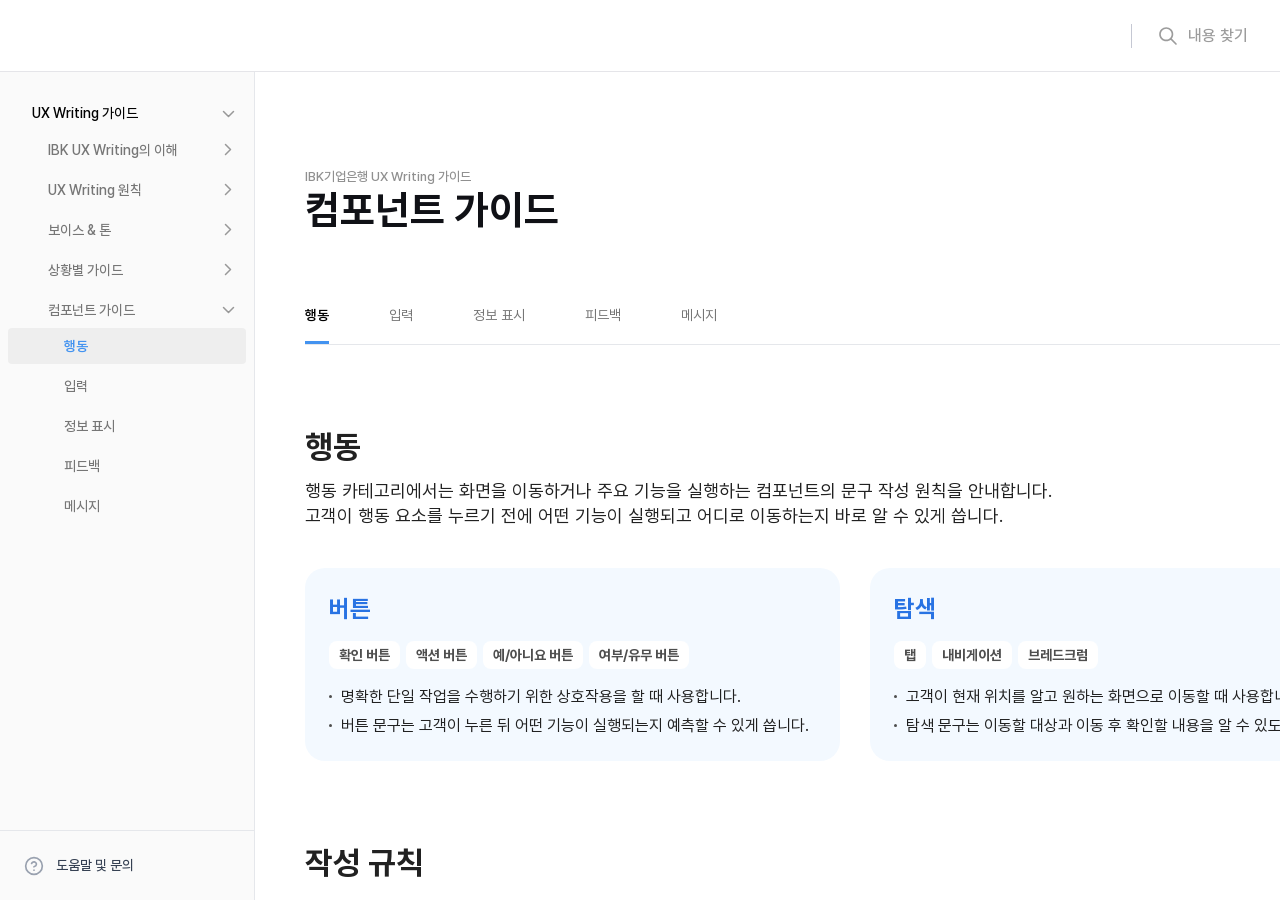
==== commit 54dacfd1: "컴포넌트 가이드 작업 중" ====
--- a/pages/component.html
+++ b/pages/component.html
@@ -4,22 +4,52 @@
     <meta charset="UTF-8" />
     <meta name="viewport" content="width=device-width, initial-scale=1.0" />
     <title>IBK기업은행 UX Writing 가이드 : UX Writing 원칙</title>
-    <meta name="title" content="IBK기업은행 UX Writing 가이드 : UX Writing 원칙" />
+    <meta
+      name="title"
+      content="IBK기업은행 UX Writing 가이드 : UX Writing 원칙"
+    />
     <meta name="author" content="하이유엑스컨설팅(하이UX)" />
-    <meta name="description" content="고객이 금융 정보를 쉽게 이해하고, 상황에 맞게 판단하며, 다음 행동을 명확히 알 수 있도록 돕습니다." />
-    <meta name="keyword" content="IBK, IBK기업은행, UX Writing, UX 라이팅, UX 컨설팅, 하이유엑스컨설팅, 하이UX컨설팅" />
+    <meta
+      name="description"
+      content="고객이 금융 정보를 쉽게 이해하고, 상황에 맞게 판단하며, 다음 행동을 명확히 알 수 있도록 돕습니다."
+    />
+    <meta
+      name="keyword"
+      content="IBK, IBK기업은행, UX Writing, UX 라이팅, UX 컨설팅, 하이유엑스컨설팅, 하이UX컨설팅"
+    />
     <meta name="format-detection" content="telephone=no" />
     <meta property="og:locale" content="ko_KR" />
     <meta property="og:type" content="website" />
     <meta property="og:author" content="하이유엑스컨설팅(하이UX)" />
-    <meta property="og:title" content="IBK기업은행 UX Writing 가이드 : UX Writing 원칙" />
-    <meta property="og:site_name" content="IBK기업은행 UX Writing 가이드 : UX Writing 원칙" />
-    <meta property="og:description" content="고객이 금융 정보를 쉽게 이해하고, 상황에 맞게 판단하며, 다음 행동을 명확히 알 수 있도록 돕습니다." />
+    <meta
+      property="og:title"
+      content="IBK기업은행 UX Writing 가이드 : UX Writing 원칙"
+    />
+    <meta
+      property="og:site_name"
+      content="IBK기업은행 UX Writing 가이드 : UX Writing 원칙"
+    />
+    <meta
+      property="og:description"
+      content="고객이 금융 정보를 쉽게 이해하고, 상황에 맞게 판단하며, 다음 행동을 명확히 알 수 있도록 돕습니다."
+    />
     <meta name="twitter:card" content="summary" />
-    <meta name="twitter:title" content="IBK기업은행 UX Writing 가이드 : UX Writing 원칙" />
-    <meta name="twitter:description" content="고객이 금융 정보를 쉽게 이해하고, 상황에 맞게 판단하며, 다음 행동을 명확히 알 수 있도록 돕습니다." />
-    <meta name="apple-mobile-web-app-title" content="IBK기업은행 UX Writing 가이드 : UX Writing 원칙" />
-    <meta name="application-name" content="IBK기업은행 UX Writing 가이드 : UX Writing 원칙" />
+    <meta
+      name="twitter:title"
+      content="IBK기업은행 UX Writing 가이드 : UX Writing 원칙"
+    />
+    <meta
+      name="twitter:description"
+      content="고객이 금융 정보를 쉽게 이해하고, 상황에 맞게 판단하며, 다음 행동을 명확히 알 수 있도록 돕습니다."
+    />
+    <meta
+      name="apple-mobile-web-app-title"
+      content="IBK기업은행 UX Writing 가이드 : UX Writing 원칙"
+    />
+    <meta
+      name="application-name"
+      content="IBK기업은행 UX Writing 가이드 : UX Writing 원칙"
+    />
 
     <link rel="stylesheet" type="text/css" href="../src/styles/css/style.css" />
   </head>
@@ -28,7 +58,7 @@
       <!-- [HEADER] -->
       <header class="header">
         <div class="logo">
-          <img src="../src/images/icon/logo.png" alt="IBK기업은행 로고" />
+          <!-- <img src="../src/images/icon/logo.png" alt="IBK기업은행 로고" /> -->
         </div>
         <div class="search-box">
           <div class="input-box">
@@ -49,13 +79,25 @@
                 <a href="#" class="ux-guide">UX Writing 가이드</a>
                 <ul class="depth-2">
                   <li>
-                    <a href="concept.html" class="ux-concept">IBK UX Writing의 이해</a>
+                    <a href="concept.html" class="ux-concept"
+                      >IBK UX Writing의 이해</a
+                    >
                     <ul class="depth-3">
                       <li>
-                        <button type="button" data-tab-target="conceptPage_tabBtn_1">UX Writing이란?</button>
-                      </li>
-                      <li>
-                        <button type="button" data-tab-target="conceptPage_tabBtn_2">UX Writing 철학</button>
+                        <button
+                          type="button"
+                          data-tab-target="conceptPage_tabBtn_1"
+                        >
+                          UX Writing이란?
+                        </button>
+                      </li>
+                      <li>
+                        <button
+                          type="button"
+                          data-tab-target="conceptPage_tabBtn_2"
+                        >
+                          UX Writing 철학
+                        </button>
                       </li>
                     </ul>
                   </li>
@@ -63,36 +105,81 @@
                     <a href="rule.html" class="ux-rule">UX Writing 원칙</a>
                     <ul class="depth-3">
                       <li>
-                        <button type="button" data-tab-target="rulePage_tabBtn_1">개요</button>
-                      </li>
-                      <li>
-                        <button type="button" data-tab-target="rulePage_tabBtn_2">쉽게쓰기</button>
-                      </li>
-                      <li>
-                        <button type="button" data-tab-target="rulePage_tabBtn_3">판단돕기</button>
-                      </li>
-                      <li>
-                        <button type="button" data-tab-target="rulePage_tabBtn_4">안내하기</button>
-                      </li>
-                      <li>
-                        <button type="button" data-tab-target="rulePage_tabBtn_5">맞춰 전달하기</button>
+                        <button
+                          type="button"
+                          data-tab-target="rulePage_tabBtn_1"
+                        >
+                          개요
+                        </button>
+                      </li>
+                      <li>
+                        <button
+                          type="button"
+                          data-tab-target="rulePage_tabBtn_2"
+                        >
+                          쉽게쓰기
+                        </button>
+                      </li>
+                      <li>
+                        <button
+                          type="button"
+                          data-tab-target="rulePage_tabBtn_3"
+                        >
+                          판단돕기
+                        </button>
+                      </li>
+                      <li>
+                        <button
+                          type="button"
+                          data-tab-target="rulePage_tabBtn_4"
+                        >
+                          안내하기
+                        </button>
+                      </li>
+                      <li>
+                        <button
+                          type="button"
+                          data-tab-target="rulePage_tabBtn_5"
+                        >
+                          맞춰 전달하기
+                        </button>
                       </li>
                     </ul>
                   </li>
-                  <li class="on">
+                  <li>
                     <a href="voice.html" class="voice">보이스 & 톤</a>
                     <ul class="depth-3">
-                      <li class="active">
-                        <button type="button" data-tab-target="voicePage_tabBtn_1">개요</button>
-                      </li>
-                      <li>
-                        <button type="button" data-tab-target="voicePage_tabBtn_2">보이스</button>
-                      </li>
-                      <li>
-                        <button type="button" data-tab-target="voicePage_tabBtn_3">톤</button>
-                      </li>
-                      <li>
-                        <button type="button" data-tab-target="voicePage_tabBtn_4">톤 상세</button>
+                      <li>
+                        <button
+                          type="button"
+                          data-tab-target="voicePage_tabBtn_1"
+                        >
+                          개요
+                        </button>
+                      </li>
+                      <li>
+                        <button
+                          type="button"
+                          data-tab-target="voicePage_tabBtn_2"
+                        >
+                          보이스
+                        </button>
+                      </li>
+                      <li>
+                        <button
+                          type="button"
+                          data-tab-target="voicePage_tabBtn_3"
+                        >
+                          톤
+                        </button>
+                      </li>
+                      <li>
+                        <button
+                          type="button"
+                          data-tab-target="voicePage_tabBtn_4"
+                        >
+                          톤 상세
+                        </button>
                       </li>
                     </ul>
                   </li>
@@ -100,54 +187,131 @@
                     <a href="situation.html" class="situation">상황별 가이드</a>
                     <ul class="depth-3">
                       <li class="active">
-                        <button type="button" data-tab-target="situationPage_tabBtn_1">회원 가입</button>
-                      </li>
-                      <li>
-                        <button type="button" data-tab-target="situationPage_tabBtn_2">인증</button>
-                      </li>
-                      <li>
-                        <button type="button" data-tab-target="situationPage_tabBtn_3">상품 가입</button>
-                      </li>
-                      <li>
-                        <button type="button" data-tab-target="situationPage_tabBtn_4">정보 조회</button>
-                      </li>
-                      <li>
-                        <button type="button" data-tab-target="situationPage_tabBtn_5">이체 납부</button>
-                      </li>
-                      <li>
-                        <button type="button" data-tab-target="situationPage_tabBtn_6">이용 관리</button>
-                      </li>
-                      <li>
-                        <button type="button" data-tab-target="situationPage_tabBtn_7">서류 발급</button>
-                      </li>
-                      <li>
-                        <button type="button" data-tab-target="situationPage_tabBtn_8">문제 해결</button>
-                      </li>
-                      <li>
-                        <button type="button" data-tab-target="situationPage_tabBtn_9">기업 서비스</button>
-                      </li>
-                      <li>
-                        <button type="button" data-tab-target="situationPage_tabBtn_10">발송 메시지</button>
+                        <button
+                          type="button"
+                          data-tab-target="situationPage_tabBtn_1"
+                        >
+                          회원 가입
+                        </button>
+                      </li>
+                      <li>
+                        <button
+                          type="button"
+                          data-tab-target="situationPage_tabBtn_2"
+                        >
+                          인증
+                        </button>
+                      </li>
+                      <li>
+                        <button
+                          type="button"
+                          data-tab-target="situationPage_tabBtn_3"
+                        >
+                          상품 가입
+                        </button>
+                      </li>
+                      <li>
+                        <button
+                          type="button"
+                          data-tab-target="situationPage_tabBtn_4"
+                        >
+                          정보 조회
+                        </button>
+                      </li>
+                      <li>
+                        <button
+                          type="button"
+                          data-tab-target="situationPage_tabBtn_5"
+                        >
+                          이체 납부
+                        </button>
+                      </li>
+                      <li>
+                        <button
+                          type="button"
+                          data-tab-target="situationPage_tabBtn_6"
+                        >
+                          이용 관리
+                        </button>
+                      </li>
+                      <li>
+                        <button
+                          type="button"
+                          data-tab-target="situationPage_tabBtn_7"
+                        >
+                          서류 발급
+                        </button>
+                      </li>
+                      <li>
+                        <button
+                          type="button"
+                          data-tab-target="situationPage_tabBtn_8"
+                        >
+                          문제 해결
+                        </button>
+                      </li>
+                      <li>
+                        <button
+                          type="button"
+                          data-tab-target="situationPage_tabBtn_9"
+                        >
+                          기업 서비스
+                        </button>
+                      </li>
+                      <li>
+                        <button
+                          type="button"
+                          data-tab-target="situationPage_tabBtn_10"
+                        >
+                          발송 메시지
+                        </button>
                       </li>
                     </ul>
                   </li>
-                  <li>
-                    <a href="component.html" class="how-write">컴포넌트 가이드</a>
+                  <li class="on">
+                    <a href="component.html" class="how-write"
+                      >컴포넌트 가이드</a
+                    >
                     <ul class="depth-3">
                       <li class="active">
-                        <button type="button" data-tab-target="componentPage_tabBtn_1">행동</button>
-                      </li>
-                      <li>
-                        <button type="button" data-tab-target="componentPage_tabBtn_2">입력</button>
-                      </li>
-                      <li>
-                        <button type="button" data-tab-target="componentPage_tabBtn_3">정보 표시</button>
-                      </li>
-                      <li>
-                        <button type="button" data-tab-target="componentPage_tabBtn_4">피드백</button>
-                      </li>
-                      <li>
-                        <button type="button" data-tab-target="componentPage_tabBtn_5">메시지</button>
+                        <button
+                          type="button"
+                          data-tab-target="componentPage_tabBtn_1"
+                        >
+                          행동
+                        </button>
+                      </li>
+                      <li>
+                        <button
+                          type="button"
+                          data-tab-target="componentPage_tabBtn_2"
+                        >
+                          입력
+                        </button>
+                      </li>
+                      <li>
+                        <button
+                          type="button"
+                          data-tab-target="componentPage_tabBtn_3"
+                        >
+                          정보 표시
+                        </button>
+                      </li>
+                      <li>
+                        <button
+                          type="button"
+                          data-tab-target="componentPage_tabBtn_4"
+                        >
+                          피드백
+                        </button>
+                      </li>
+                      <li>
+                        <button
+                          type="button"
+                          data-tab-target="componentPage_tabBtn_5"
+                        >
+                          메시지
+                        </button>
                       </li>
                     </ul>
                   </li>
@@ -168,20 +332,73 @@
           </div>
           <div class="page__tab">
             <div class="page__tab-list" role="tablist" aria-label="페이지 탭">
-              <button type="button" class="tab-btn" role="tab" id="componentPage_tabBtn_1" aria-controls="componentPage_tabPanel_1" aria-selected="true">행동</button>
-              <button type="button" class="tab-btn" role="tab" id="componentPage_tabBtn_2" aria-controls="componentPage_tabPanel_2" aria-selected="false">입력</button>
-              <button type="button" class="tab-btn" role="tab" id="componentPage_tabBtn_3" aria-controls="componentPage_tabPanel_3" aria-selected="false">정보 표시</button>
-              <button type="button" class="tab-btn" role="tab" id="componentPage_tabBtn_4" aria-controls="componentPage_tabPanel_4" aria-selected="false">피드백</button>
-              <button type="button" class="tab-btn" role="tab" id="componentPage_tabBtn_5" aria-controls="componentPage_tabPanel_5" aria-selected="false">메시지</button>
+              <button
+                type="button"
+                class="tab-btn"
+                role="tab"
+                id="componentPage_tabBtn_1"
+                aria-controls="componentPage_tabPanel_1"
+                aria-selected="true"
+              >
+                행동
+              </button>
+              <button
+                type="button"
+                class="tab-btn"
+                role="tab"
+                id="componentPage_tabBtn_2"
+                aria-controls="componentPage_tabPanel_2"
+                aria-selected="false"
+              >
+                입력
+              </button>
+              <button
+                type="button"
+                class="tab-btn"
+                role="tab"
+                id="componentPage_tabBtn_3"
+                aria-controls="componentPage_tabPanel_3"
+                aria-selected="false"
+              >
+                정보 표시
+              </button>
+              <button
+                type="button"
+                class="tab-btn"
+                role="tab"
+                id="componentPage_tabBtn_4"
+                aria-controls="componentPage_tabPanel_4"
+                aria-selected="false"
+              >
+                피드백
+              </button>
+              <button
+                type="button"
+                class="tab-btn"
+                role="tab"
+                id="componentPage_tabBtn_5"
+                aria-controls="componentPage_tabPanel_5"
+                aria-selected="false"
+              >
+                메시지
+              </button>
             </div>
             <div class="page-tabs__cnt">
               <!-- TAB : 행동 -->
-              <div class="page-tabs__panel" role="tabpanel" id="componentPage_tabPanel_1" aria-labelledby="componentPage_tabBtn_1" tabindex="0">
+              <div
+                class="page-tabs__panel"
+                role="tabpanel"
+                id="componentPage_tabPanel_1"
+                aria-labelledby="componentPage_tabBtn_1"
+                tabindex="0"
+              >
                 <div class="cnt-box">
                   <h2 class="cnt-tit">행동</h2>
                   <p>
-                    행동 카테고리에서는 화면을 이동하거나 주요 기능을 실행하는 컴포넌트의 문구 작성 원칙을 안내합니다.<br />
-                    고객이 행동 요소를 누르기 전에 어떤 기능이 실행되고 어디로 이동하는지 바로 알 수 있게 씁니다.
+                    행동 카테고리에서는 화면을 이동하거나 주요 기능을 실행하는
+                    컴포넌트의 문구 작성 원칙을 안내합니다.<br />
+                    고객이 행동 요소를 누르기 전에 어떤 기능이 실행되고 어디로
+                    이동하는지 바로 알 수 있게 씁니다.
                   </p>
                   <div class="component__act">
                     <div class="top-box">
@@ -190,12 +407,19 @@
                         <div class="badge-box">
                           <span>확인 버튼</span>
                           <span>액션 버튼</span>
-                          <span>예/아니요 버튼</span> <span>여부/유무 버튼</span>
+                          <span>예/아니요 버튼</span>
+                          <span>여부/유무 버튼</span>
                         </div>
                         <div class="list-box">
                           <ul class="dot-list">
-                            <li>명확한 단일 작업을 수행하기 위한 상호작용을 할 때 사용합니다.</li>
-                            <li>버튼 문구는 고객이 누른 뒤 어떤 기능이 실행되는지 예측할 수 있게 씁니다.</li>
+                            <li>
+                              명확한 단일 작업을 수행하기 위한 상호작용을 할 때
+                              사용합니다.
+                            </li>
+                            <li>
+                              버튼 문구는 고객이 누른 뒤 어떤 기능이 실행되는지
+                              예측할 수 있게 씁니다.
+                            </li>
                           </ul>
                         </div>
                       </div>
@@ -208,8 +432,14 @@
                         </div>
                         <div class="list-box">
                           <ul class="dot-list">
-                            <li>고객이 현재 위치를 알고 원하는 화면으로 이동할 때 사용합니다.</li>
-                            <li>탐색 문구는 이동할 대상과 이동 후 확인할 내용을 알 수 있도록 씁니다.</li>
+                            <li>
+                              고객이 현재 위치를 알고 원하는 화면으로 이동할 때
+                              사용합니다.
+                            </li>
+                            <li>
+                              탐색 문구는 이동할 대상과 이동 후 확인할 내용을 알
+                              수 있도록 씁니다.
+                            </li>
                           </ul>
                         </div>
                       </div>
@@ -220,25 +450,135 @@
                   <h2 class="cnt-tit">작성 규칙</h2>
 
                   <div class="page__tab">
-                    <div class="page__tab-sublist" role="sub-tablist" aria-label="페이지 탭">
-                      <button type="button" class="tab-btn" role="sub-tab" id="writeRule_tabBtn_1" aria-controls="writeRule_tabPanel_1" aria-selected="true">확인 버튼</button>
-                      <button type="button" class="tab-btn" role="sub-tab" id="writeRule_tabBtn_2" aria-controls="writeRule_tabPanel_2" aria-selected="false">단일 액션 버튼</button>
-                      <button type="button" class="tab-btn" role="sub-tab" id="writeRule_tabBtn_3" aria-controls="writeRule_tabPanel_3" aria-selected="false">이중 액션 버튼</button>
-                      <button type="button" class="tab-btn" role="sub-tab" id="writeRule_tabBtn_4" aria-controls="writeRule_tabPanel_4" aria-selected="false">예/아니요 버튼</button>
-                      <button type="button" class="tab-btn" role="sub-tab" id="writeRule_tabBtn_5" aria-controls="writeRule_tabPanel_5" aria-selected="false">적용 유무 버튼</button>
-                      <button type="button" class="tab-btn" role="sub-tab" id="writeRule_tabBtn_6" aria-controls="writeRule_tabPanel_6" aria-selected="false">탭</button>
-                      <button type="button" class="tab-btn" role="sub-tab" id="writeRule_tabBtn_7" aria-controls="writeRule_tabPanel_7" aria-selected="false">하단 내비게이션</button>
-                      <button type="button" class="tab-btn" role="sub-tab" id="writeRule_tabBtn_8" aria-controls="writeRule_tabPanel_8" aria-selected="false">브레드크럼</button>
+                    <div
+                      class="page__tab-sublist"
+                      role="sub-tablist"
+                      aria-label="페이지 탭"
+                    >
+                      <button
+                        type="button"
+                        class="tab-btn"
+                        role="sub-tab"
+                        id="writeRule_tabBtn_1"
+                        aria-controls="writeRule_tabPanel_1"
+                        aria-selected="true"
+                      >
+                        확인 버튼
+                      </button>
+                      <button
+                        type="button"
+                        class="tab-btn"
+                        role="sub-tab"
+                        id="writeRule_tabBtn_2"
+                        aria-controls="writeRule_tabPanel_2"
+                        aria-selected="false"
+                      >
+                        단일 액션 버튼
+                      </button>
+                      <button
+                        type="button"
+                        class="tab-btn"
+                        role="sub-tab"
+                        id="writeRule_tabBtn_3"
+                        aria-controls="writeRule_tabPanel_3"
+                        aria-selected="false"
+                      >
+                        이중 액션 버튼
+                      </button>
+                      <button
+                        type="button"
+                        class="tab-btn"
+                        role="sub-tab"
+                        id="writeRule_tabBtn_4"
+                        aria-controls="writeRule_tabPanel_4"
+                        aria-selected="false"
+                      >
+                        예/아니요 버튼
+                      </button>
+                      <button
+                        type="button"
+                        class="tab-btn"
+                        role="sub-tab"
+                        id="writeRule_tabBtn_5"
+                        aria-controls="writeRule_tabPanel_5"
+                        aria-selected="false"
+                      >
+                        적용 유무 버튼
+                      </button>
+                      <button
+                        type="button"
+                        class="tab-btn"
+                        role="sub-tab"
+                        id="writeRule_tabBtn_6"
+                        aria-controls="writeRule_tabPanel_6"
+                        aria-selected="false"
+                      >
+                        탭
+                      </button>
+                      <button
+                        type="button"
+                        class="tab-btn"
+                        role="sub-tab"
+                        id="writeRule_tabBtn_7"
+                        aria-controls="writeRule_tabPanel_7"
+                        aria-selected="false"
+                      >
+                        하단 내비게이션
+                      </button>
+                      <button
+                        type="button"
+                        class="tab-btn"
+                        role="sub-tab"
+                        id="writeRule_tabBtn_8"
+                        aria-controls="writeRule_tabPanel_8"
+                        aria-selected="false"
+                      >
+                        브레드크럼
+                      </button>
                     </div>
                     <div class="page-subtabs__cnt">
                       <!-- SUB-TAB : 확인 버튼 -->
-                      <div class="page-tabs__panel" role="tabpanel" id="voiceDetail_tabPanel_1" aria-labelledby="voiceDetail_tabBtn_1" tabindex="-1">
+                      <div
+                        class="page-tabs__panel"
+                        role="tabpanel"
+                        id="voiceDetail_tabPanel_1"
+                        aria-labelledby="voiceDetail_tabBtn_1"
+                        tabindex="-1"
+                      >
                         <div class="cnt-box">
                           <div class="ex-box">
-                            <h3 class="cnt-sub-title">확인 버튼 (Confirm Button)</h3>
-                            <p>안내, 완료, 오류 내용을 확인했을 때 누르는 버튼입니다. 다른 표현을 덧붙이거나 변형하지 않고 [확인]이라고 씁니다.</p>
-                            <div class="img-box">
-                              <img src="../src/images/img/img-situation-1-1.png" alt="가입 안내 화면의 예문 예시" />
+                            <h3 class="cnt-sub-title">
+                              확인 버튼 (Confirm Button)
+                            </h3>
+                            <p>
+                              안내, 완료, 오류 내용을 확인했을 때 누르는
+                              버튼입니다. 다른 표현을 덧붙이거나 변형하지 않고
+                              [확인]이라고 씁니다.
+                            </p>
+
+                            <div class="img-wrap">
+                              <div class="dont img-box">
+                                <span>Don't</span>
+                                <img
+                                  src="../src/images/img/img-component-1-1.png"
+                                  alt="가입 안내 화면의 예문 예시"
+                                />
+                                <p>
+                                  상품을 추천하는 이유가 보이지 않아서<br />자신에게
+                                  맞는 상품인지 판단하기 어렵습니다.
+                                </p>
+                              </div>
+                              <div class="do img-box">
+                                <span>Do</span>
+                                <img
+                                  src="../src/images/img/img-component-1-2.png"
+                                  alt="고객의 목적을 먼저 보여주고 상품이 어떤 상황에 필요한지 쉽게 이해할 수 있도록 돕는 화면 예시"
+                                />
+                                <p>
+                                  상품 추천의 목적을 함께 써서 각 상품이<br />고객에게
+                                  어떤 도움이 되는지 알 수 있습니다.
+                                </p>
+                              </div>
                             </div>
                             <div class="rule-box">
                               <div class="rec-tone">
@@ -248,23 +588,43 @@
                                   <ol>
                                     <li>
                                       <strong>혁신</strong>
-                                      <p>디지털 금융 변화에 맞춰, 고객이 새로운 서비스도 쉽게 이해하고 이용할 수 있도록 언어 가이드를 수립합니다.</p>
+                                      <p>
+                                        디지털 금융 변화에 맞춰, 고객이 새로운
+                                        서비스도 쉽게 이해하고 이용할 수 있도록
+                                        언어 가이드를 수립합니다.
+                                      </p>
                                     </li>
                                     <li>
                                       <strong>존중</strong>
-                                      <p>금융 업무에 익숙한 사용 흐름과 필수 용어는 유지하되, 고객이 이해하기 어려운 부분은 명확하게 개선합니다.</p>
+                                      <p>
+                                        금융 업무에 익숙한 사용 흐름과 필수
+                                        용어는 유지하되, 고객이 이해하기 어려운
+                                        부분은 명확하게 개선합니다.
+                                      </p>
                                     </li>
                                     <li>
                                       <strong>신뢰</strong>
-                                      <p>금액, 조건, 결과, 유의사항을 정확하게 전달하여 금융 업무의 불안을 줄이고, 믿을 수 있는 서비스를 제공합니다.</p>
+                                      <p>
+                                        금액, 조건, 결과, 유의사항을 정확하게
+                                        전달하여 금융 업무의 불안을 줄이고, 믿을
+                                        수 있는 서비스를 제공합니다.
+                                      </p>
                                     </li>
                                     <li>
                                       <strong>고객중심</strong>
-                                      <p>은행의 처리 기준보다는 고객이 무엇을 하려는지를 먼저 생각하여 핵심 정보를 먼저 제공합니다.</p>
+                                      <p>
+                                        은행의 처리 기준보다는 고객이 무엇을
+                                        하려는지를 먼저 생각하여 핵심 정보를
+                                        먼저 제공합니다.
+                                      </p>
                                     </li>
                                     <li>
                                       <strong>일관성</strong>
-                                      <p>같은 의미는 같은 표현으로 쓰고, 화면과 채널이 달라도 동일한 구조로 안내하여 일관된 경험을 제공합니다.</p>
+                                      <p>
+                                        같은 의미는 같은 표현으로 쓰고, 화면과
+                                        채널이 달라도 동일한 구조로 안내하여
+                                        일관된 경험을 제공합니다.
+                                      </p>
                                     </li>
                                   </ol>
                                 </div>
@@ -272,10 +632,19 @@
                             </div>
                           </div>
                           <div class="ex-box">
-                            <h3 class="cnt-sub-title">확인 버튼 (Confirm Button)</h3>
-                            <p>안내, 완료, 오류 내용을 확인했을 때 누르는 버튼입니다. 다른 표현을 덧붙이거나 변형하지 않고 [확인]이라고 씁니다.</p>
+                            <h3 class="cnt-sub-title">
+                              확인 버튼 (Confirm Button)
+                            </h3>
+                            <p>
+                              안내, 완료, 오류 내용을 확인했을 때 누르는
+                              버튼입니다. 다른 표현을 덧붙이거나 변형하지 않고
+                              [확인]이라고 씁니다.
+                            </p>
                             <div class="img-box">
-                              <img src="../src/images/img/img-situation-1-1.png" alt="가입 안내 화면의 예문 예시" />
+                              <img
+                                src="../src/images/img/img-situation-1-1.png"
+                                alt="가입 안내 화면의 예문 예시"
+                              />
                             </div>
                             <div class="rule-box">
                               <div class="rec-tone">
@@ -285,23 +654,43 @@
                                   <ol>
                                     <li>
                                       <strong>혁신</strong>
-                                      <p>디지털 금융 변화에 맞춰, 고객이 새로운 서비스도 쉽게 이해하고 이용할 수 있도록 언어 가이드를 수립합니다.</p>
+                                      <p>
+                                        디지털 금융 변화에 맞춰, 고객이 새로운
+                                        서비스도 쉽게 이해하고 이용할 수 있도록
+                                        언어 가이드를 수립합니다.
+                                      </p>
                                     </li>
                                     <li>
                                       <strong>존중</strong>
-                                      <p>금융 업무에 익숙한 사용 흐름과 필수 용어는 유지하되, 고객이 이해하기 어려운 부분은 명확하게 개선합니다.</p>
+                                      <p>
+                                        금융 업무에 익숙한 사용 흐름과 필수
+                                        용어는 유지하되, 고객이 이해하기 어려운
+                                        부분은 명확하게 개선합니다.
+                                      </p>
                                     </li>
                                     <li>
                                       <strong>신뢰</strong>
-                                      <p>금액, 조건, 결과, 유의사항을 정확하게 전달하여 금융 업무의 불안을 줄이고, 믿을 수 있는 서비스를 제공합니다.</p>
+                                      <p>
+                                        금액, 조건, 결과, 유의사항을 정확하게
+                                        전달하여 금융 업무의 불안을 줄이고, 믿을
+                                        수 있는 서비스를 제공합니다.
+                                      </p>
                                     </li>
                                     <li>
                                       <strong>고객중심</strong>
-                                      <p>은행의 처리 기준보다는 고객이 무엇을 하려는지를 먼저 생각하여 핵심 정보를 먼저 제공합니다.</p>
+                                      <p>
+                                        은행의 처리 기준보다는 고객이 무엇을
+                                        하려는지를 먼저 생각하여 핵심 정보를
+                                        먼저 제공합니다.
+                                      </p>
                                     </li>
                                     <li>
                                       <strong>일관성</strong>
-                                      <p>같은 의미는 같은 표현으로 쓰고, 화면과 채널이 달라도 동일한 구조로 안내하여 일관된 경험을 제공합니다.</p>
+                                      <p>
+                                        같은 의미는 같은 표현으로 쓰고, 화면과
+                                        채널이 달라도 동일한 구조로 안내하여
+                                        일관된 경험을 제공합니다.
+                                      </p>
                                     </li>
                                   </ol>
                                 </div>
@@ -317,17 +706,26 @@
                               <div class="rule-box">
                                 <strong>X</strong>
                                 <p>결과만 알리는 표현</p>
-                                <span>이유와 해결 방법이 없어<br />고객이 다음 행동을 판단하기 어렵습니다.</span>
+                                <span
+                                  >이유와 해결 방법이 없어<br />고객이 다음
+                                  행동을 판단하기 어렵습니다.</span
+                                >
                               </div>
                               <div class="rule-box">
                                 <strong>X</strong>
                                 <p>확인보다 행동을 앞세우는 표현</p>
-                                <span>결과를 알리기 전에 실행부터 권하면 고객이<br />중요한 행동을 확인 없이 실행하게 됩니다.</span>
+                                <span
+                                  >결과를 알리기 전에 실행부터 권하면 고객이<br />중요한
+                                  행동을 확인 없이 실행하게 됩니다.</span
+                                >
                               </div>
                               <div class="rule-box">
                                 <strong>X</strong>
                                 <p>가볍거나 모호한 표현</p>
-                                <span>오류나 제한 상황에서<br />고객의 불안과 혼란을 키울 수 있습니다.</span>
+                                <span
+                                  >오류나 제한 상황에서<br />고객의 불안과
+                                  혼란을 키울 수 있습니다.</span
+                                >
                               </div>
                             </div>
                           </div>
@@ -339,31 +737,51 @@
                             <div class="img-wrap">
                               <div class="dont img-box">
                                 <span>Don't</span>
-                                <img src="../src/images/img/img-voice-3-1.png" alt="필요한 서류와 이유가 명확하지 않아 고객이 무엇을 제출해야 하는지 알기 어려운 화면 예시" />
-                                <p>필요한 서류와 제출 이유가 명확하지 않아서<br />고객이 무엇을 제출해야 하는지 알기 어렵습니다.</p>
+                                <img
+                                  src="../src/images/img/img-voice-3-1.png"
+                                  alt="필요한 서류와 이유가 명확하지 않아 고객이 무엇을 제출해야 하는지 알기 어려운 화면 예시"
+                                />
+                                <p>
+                                  필요한 서류와 제출 이유가 명확하지 않아서<br />고객이
+                                  무엇을 제출해야 하는지 알기 어렵습니다.
+                                </p>
                               </div>
                               <div class="do img-box">
                                 <span>Do</span>
                                 <img
                                   src="../src/images/img/img-voice-3-2.png"
                                   alt="필요한 서류와 제출 이유를 함께 안내해 고객이 무엇을 제출해야 하는지 알 수 있도록
-                                한 화면 예시" />
-                                <p>필요한 서류와 제출 이유를 함께 써서<br />고객이 무엇을 제출해야 하는지 알 수 있도록 돕습니다.</p>
+                                한 화면 예시"
+                                />
+                                <p>
+                                  필요한 서류와 제출 이유를 함께 써서<br />고객이
+                                  무엇을 제출해야 하는지 알 수 있도록 돕습니다.
+                                </p>
                               </div>
                             </div>
                             <div class="img-wrap">
                               <div class="dont img-box">
                                 <span>Don't</span>
-                                <img src="../src/images/img/img-voice-3-3.png" alt="진행 상태만 막연하게 안내해 고객이 심사가 어디까지 진행됐는지 알기 어려운 화면 예시" />
-                                <p>진행 상태만 막연하게 안내하여<br />고객이 심사가 어디까지 진행됐는지 알기 어렵습니다.</p>
+                                <img
+                                  src="../src/images/img/img-voice-3-3.png"
+                                  alt="진행 상태만 막연하게 안내해 고객이 심사가 어디까지 진행됐는지 알기 어려운 화면 예시"
+                                />
+                                <p>
+                                  진행 상태만 막연하게 안내하여<br />고객이
+                                  심사가 어디까지 진행됐는지 알기 어렵습니다.
+                                </p>
                               </div>
                               <div class="do img-box">
                                 <span>Do</span>
                                 <img
                                   src="../src/images/img/img-voice-3-4.png"
                                   alt="현재 심사 단계와 처리 상황을 함께 안내해 고객이 진행 상황을 이해할 수 있도록
-                                한 화면 예시" />
-                                <p>현재 상태와 진행 상황을 함께 안내하여<br />고객이 진행 상황을 이해할 수 있도록 돕습니다.</p>
+                                한 화면 예시"
+                                />
+                                <p>
+                                  현재 상태와 진행 상황을 함께 안내하여<br />고객이
+                                  진행 상황을 이해할 수 있도록 돕습니다.
+                                </p>
                               </div>
                             </div>
                           </div>
@@ -371,13 +789,28 @@
 
                         <div class="cnt-box">
                           <h2 class="cnt-tit">작성 전 확인 포인트</h2>
-                          <p>고객이 안심하고 판단할 수 있도록 차분하고 정확하게 썼나요?</p>
+                          <p>
+                            고객이 안심하고 판단할 수 있도록 차분하고 정확하게
+                            썼나요?
+                          </p>
                           <div class="chk-point-list mt-32">
                             <ul>
-                              <li>실수 위험이 큰 상황은 실행 전에 다시 확인할 수 있도록 썼나요?</li>
-                              <li>중요한 조건과 결과를 과장 없이 정확히 전달했나요?</li>
-                              <li>고객이 필요에 따라 취소하거나 다시 확인할 수 있도록 안내했나요?</li>
-                              <li>고객이 다음 행동을 안정적으로 이어갈 수 있게 표현했나요?</li>
+                              <li>
+                                실수 위험이 큰 상황은 실행 전에 다시 확인할 수
+                                있도록 썼나요?
+                              </li>
+                              <li>
+                                중요한 조건과 결과를 과장 없이 정확히
+                                전달했나요?
+                              </li>
+                              <li>
+                                고객이 필요에 따라 취소하거나 다시 확인할 수
+                                있도록 안내했나요?
+                              </li>
+                              <li>
+                                고객이 다음 행동을 안정적으로 이어갈 수 있게
+                                표현했나요?
+                              </li>
                             </ul>
                           </div>
                         </div>
@@ -385,32 +818,59 @@
                         <div class="reference-box">
                           <ol>
                             <li>
-                              [1] Neusesser, T., & Sunwall, E. (2023). Error-message guidelines. Nielsen Norman Group.
-                              <a href="https://www.nngroup.com/articles/error-message-guidelines/" target="_blank">https://www.nngroup.com/articles/error-message-guidelines/</a>
+                              [1] Neusesser, T., & Sunwall, E. (2023).
+                              Error-message guidelines. Nielsen Norman Group.
+                              <a
+                                href="https://www.nngroup.com/articles/error-message-guidelines/"
+                                target="_blank"
+                                >https://www.nngroup.com/articles/error-message-guidelines/</a
+                              >
                             </li>
                           </ol>
                         </div>
                       </div>
                       <!-- // SUB-TAB : 확인 버튼 -->
                       <!-- SUB-TAB : 명료한 -->
-                      <div class="page-tabs__panel" role="tabpanel" id="voiceDetail_tabPanel_2" aria-labelledby="voiceDetail_tabBtn_2" tabindex="-1" hidden>
+                      <div
+                        class="page-tabs__panel"
+                        role="tabpanel"
+                        id="voiceDetail_tabPanel_2"
+                        aria-labelledby="voiceDetail_tabBtn_2"
+                        tabindex="-1"
+                        hidden
+                      >
                         <div class="cnt-box mt-0">
                           <h2 class="cnt-tit">명료한</h2>
-                          <p>핵심 정보를 먼저 보여주고, 다음 행동을 분명하게 안내하는 톤</p>
+                          <p>
+                            핵심 정보를 먼저 보여주고, 다음 행동을 분명하게
+                            안내하는 톤
+                          </p>
                           <div class="voice__detail-top">
                             <div class="grid repeat-2 gap-32 mt-40">
                               <div class="gray-box">
                                 <span class="badge">필요한 상황</span>
                                 <ul class="dot-list">
-                                  <li>긴 설명보다 인증, 이체, 가입 완료처럼 상태와 결과를 먼저 확인해야 할 때</li>
-                                  <li>설명보다 핵심 정보와 다음 행동을 먼저 보여야 할 때</li>
+                                  <li>
+                                    긴 설명보다 인증, 이체, 가입 완료처럼 상태와
+                                    결과를 먼저 확인해야 할 때
+                                  </li>
+                                  <li>
+                                    설명보다 핵심 정보와 다음 행동을 먼저 보여야
+                                    할 때
+                                  </li>
                                 </ul>
                               </div>
                               <div class="gray-box">
                                 <span class="badge">적용 방식</span>
                                 <ul class="dot-list">
-                                  <li>고객이 먼저 알아야 할 상태, 결과, 행동을 문장 앞에 씁니다.</li>
-                                  <li>불필요한 수식어를 줄이고 핵심 정보만 분명하게 전달합니다.</li>
+                                  <li>
+                                    고객이 먼저 알아야 할 상태, 결과, 행동을
+                                    문장 앞에 씁니다.
+                                  </li>
+                                  <li>
+                                    불필요한 수식어를 줄이고 핵심 정보만
+                                    분명하게 전달합니다.
+                                  </li>
                                 </ul>
                               </div>
                             </div>
@@ -427,17 +887,26 @@
                                   상태와 결과를<br />
                                   먼저 쓰기
                                 </p>
-                                <span>긴 설명보다 고객이 먼저 알아야 할<br />상태와 결과를 앞에서 분명하게 전달합니다.</span>
+                                <span
+                                  >긴 설명보다 고객이 먼저 알아야 할<br />상태와
+                                  결과를 앞에서 분명하게 전달합니다.</span
+                                >
                               </div>
                               <div class="rule-box">
                                 <strong>2</strong>
                                 <p>다음 행동을 짧고<br />분명하게 안내하기</p>
-                                <span>버튼처럼 다음 행동을 안내하는 문구는<br />고객이 바로 실행할 수 있도록 간결하게 씁니다.</span>
+                                <span
+                                  >버튼처럼 다음 행동을 안내하는 문구는<br />고객이
+                                  바로 실행할 수 있도록 간결하게 씁니다.</span
+                                >
                               </div>
                               <div class="rule-box">
                                 <strong>3</strong>
                                 <p>중요한 정보는<br />먼저 쓰기</p>
-                                <span>중요한 정보부터 앞에 쓰고,<br />부가 설명은 필요할 때만 덧붙입니다.</span>
+                                <span
+                                  >중요한 정보부터 앞에 쓰고,<br />부가 설명은
+                                  필요할 때만 덧붙입니다.</span
+                                >
                               </div>
                             </div>
                           </div>
@@ -450,17 +919,26 @@
                               <div class="rule-box">
                                 <strong>X</strong>
                                 <p>핵심보다 설명이 앞서는 표현</p>
-                                <span>고객이 현재 상태와 결과를<br />명확하게 파악하기 어렵습니다.</span>
+                                <span
+                                  >고객이 현재 상태와 결과를<br />명확하게
+                                  파악하기 어렵습니다.</span
+                                >
                               </div>
                               <div class="rule-box">
                                 <strong>X</strong>
                                 <p>모호하거나 추상적인 표현</p>
-                                <span>기준이나 의미가 모호하여<br />고객이 다음 행동을 판단하기 어렵습니다.</span>
+                                <span
+                                  >기준이나 의미가 모호하여<br />고객이 다음
+                                  행동을 판단하기 어렵습니다.</span
+                                >
                               </div>
                               <div class="rule-box">
                                 <strong>X</strong>
                                 <p>한 문장에 여러 내용을 넣은 표현</p>
-                                <span>성격이 다른 정보가 한 문장에 혼재되어<br />고객이 무엇을 먼저 봐야 할지 알기 어렵습니다.</span>
+                                <span
+                                  >성격이 다른 정보가 한 문장에 혼재되어<br />고객이
+                                  무엇을 먼저 봐야 할지 알기 어렵습니다.</span
+                                >
                               </div>
                             </div>
                           </div>
@@ -475,7 +953,8 @@
                                 <img
                                   src="../src/images/img/img-voice-4-1.png"
                                   alt="가입한 상품명이 드러나지 않고, 가입 정보의 항목명이 모호해 
-고객이 가입 결과를 정확히 이해하기 어려운 화면 예시" />
+고객이 가입 결과를 정확히 이해하기 어려운 화면 예시"
+                                />
                                 <p>
                                   가입한 상품명이 제목에 드러나지 않아서<br />
                                   고객이 가입 내용을 명확히 이해하기 어렵습니다.
@@ -486,8 +965,12 @@
                                 <img
                                   src="../src/images/img/img-voice-4-2.png"
                                   alt="연락 목적과 발신번호를 함께 안내해
-                                다음 절차를 명확히 이해하게 하는 화면 예시" />
-                                <p>제목에 가입한 상품명을 드러내서<br />고객이 가입 내용을 명확히 이해할 수 있도록 합니다.</p>
+                                다음 절차를 명확히 이해하게 하는 화면 예시"
+                                />
+                                <p>
+                                  제목에 가입한 상품명을 드러내서<br />고객이
+                                  가입 내용을 명확히 이해할 수 있도록 합니다.
+                                </p>
                               </div>
                             </div>
                             <div class="img-wrap">
@@ -496,16 +979,24 @@
                                 <img
                                   src="../src/images/img/img-voice-4-3.png"
                                   alt="조건이 한 문장에 뭉쳐 있어 고객이 핵심
-                                정보를 빠르게 찾기 어려운 화면 예시" />
-                                <p>여러 조건이 한 문장에 혼재 되어<br />고객이 핵심 정보를 빠르게 찾기 어렵습니다.</p>
+                                정보를 빠르게 찾기 어려운 화면 예시"
+                                />
+                                <p>
+                                  여러 조건이 한 문장에 혼재 되어<br />고객이
+                                  핵심 정보를 빠르게 찾기 어렵습니다.
+                                </p>
                               </div>
                               <div class="do img-box">
                                 <span>Do</span>
                                 <img
                                   src="../src/images/img/img-voice-4-4.png"
                                   alt="핵심 조건을 항목별로 나눠 보여 고객이
-                                필요한 정보를 빠르게 확인할 수 있는 화면 예시" />
-                                <p>고객이 확인해야 할 정보별로 나누어 써서<br />고객이 필요한 정보를 빠르게 확인할 수 있도록 합니다.</p>
+                                필요한 정보를 빠르게 확인할 수 있는 화면 예시"
+                                />
+                                <p>
+                                  고객이 확인해야 할 정보별로 나누어 써서<br />고객이
+                                  필요한 정보를 빠르게 확인할 수 있도록 합니다.
+                                </p>
                               </div>
                             </div>
                           </div>
@@ -513,13 +1004,27 @@
 
                         <div class="cnt-box">
                           <h2 class="cnt-tit">작성 전 확인 포인트</h2>
-                          <p>고객이 주요 내용을 먼저 확인하고 다음 행동을 분명히 알 수 있게 썼나요?</p>
+                          <p>
+                            고객이 주요 내용을 먼저 확인하고 다음 행동을 분명히
+                            알 수 있게 썼나요?
+                          </p>
                           <div class="chk-point-list mt-32">
                             <ul>
-                              <li>고객이 현재 상태와 진행 결과를 바로 이해할 수 있도록 썼나요?</li>
-                              <li>금액, 진행 상태, 조건 등 중요한 정보를 먼저 확인할 수 있나요?</li>
-                              <li>불필요한 설명 없이 핵심만 간결하고 명확하게 전달했나요?</li>
-                              <li>다음에 진행해야 할 행동을 분명하게 안내했나요?</li>
+                              <li>
+                                고객이 현재 상태와 진행 결과를 바로 이해할 수
+                                있도록 썼나요?
+                              </li>
+                              <li>
+                                금액, 진행 상태, 조건 등 중요한 정보를 먼저
+                                확인할 수 있나요?
+                              </li>
+                              <li>
+                                불필요한 설명 없이 핵심만 간결하고 명확하게
+                                전달했나요?
+                              </li>
+                              <li>
+                                다음에 진행해야 할 행동을 분명하게 안내했나요?
+                              </li>
                             </ul>
                           </div>
                         </div>
@@ -527,32 +1032,59 @@
                         <div class="reference-box">
                           <ol>
                             <li>
-                              [1] Sweller, J. (1988). Cognitive load during problem solving: Effects on learning. Cognitive Science, 12(2), 257–285.
-                              <a href="https://doi.org/10.1207/s15516709cog1202_4" target="_blank">https://doi.org/10.1207/s15516709cog1202_4</a>
+                              [1] Sweller, J. (1988). Cognitive load during
+                              problem solving: Effects on learning. Cognitive
+                              Science, 12(2), 257–285.
+                              <a
+                                href="https://doi.org/10.1207/s15516709cog1202_4"
+                                target="_blank"
+                                >https://doi.org/10.1207/s15516709cog1202_4</a
+                              >
                             </li>
                           </ol>
                         </div>
                       </div>
                       <!-- // SUB-TAB : 명료한 -->
                       <!-- SUB-TAB : 유용한 -->
-                      <div class="page-tabs__panel" role="tabpanel" id="voiceDetail_tabPanel_3" aria-labelledby="voiceDetail_tabBtn_3" tabindex="-1" hidden>
+                      <div
+                        class="page-tabs__panel"
+                        role="tabpanel"
+                        id="voiceDetail_tabPanel_3"
+                        aria-labelledby="voiceDetail_tabBtn_3"
+                        tabindex="-1"
+                        hidden
+                      >
                         <div class="cnt-box mt-0">
                           <h2 class="cnt-tit">유용한</h2>
-                          <p>고객에게 도움이 되는 정보를 부담 없이 안내하는 톤</p>
+                          <p>
+                            고객에게 도움이 되는 정보를 부담 없이 안내하는 톤
+                          </p>
                           <div class="voice__detail-top">
                             <div class="grid repeat-2 gap-32 mt-40">
                               <div class="gray-box">
                                 <span class="badge">필요한 상황</span>
                                 <ul class="dot-list">
-                                  <li>혜택, 가입, 참여처럼 고객에게 필요한 가치를 제안해야 할 때</li>
-                                  <li>이벤트, 추천, 프로모션처럼 참여를 유도해야 할 때</li>
+                                  <li>
+                                    혜택, 가입, 참여처럼 고객에게 필요한 가치를
+                                    제안해야 할 때
+                                  </li>
+                                  <li>
+                                    이벤트, 추천, 프로모션처럼 참여를 유도해야
+                                    할 때
+                                  </li>
                                 </ul>
                               </div>
                               <div class="gray-box">
                                 <span class="badge">적용 방식</span>
                                 <ul class="dot-list">
-                                  <li>혜택과 장점은 명확히 안내하되, 과장된 표현은 사용하지 않습니다.</li>
-                                  <li>필요한 이유를 먼저 보여주고, 다음 행동으로 자연스럽게 연결합니다.</li>
+                                  <li>
+                                    혜택과 장점은 명확히 안내하되, 과장된 표현은
+                                    사용하지 않습니다.
+                                  </li>
+                                  <li>
+                                    필요한 이유를 먼저 보여주고, 다음 행동으로
+                                    자연스럽게 연결합니다.
+                                  </li>
                                 </ul>
                               </div>
                             </div>
@@ -566,17 +1098,27 @@
                               <div class="rule-box">
                                 <strong>1</strong>
                                 <p>부담 없이<br />다음 행동으로 연결하기</p>
-                                <span>고객이 스스로 판단할 수 있는 표현으로 안내해서<br />다음 행동을 이어갈 수 있도록 합니다.</span>
+                                <span
+                                  >고객이 스스로 판단할 수 있는 표현으로
+                                  안내해서<br />다음 행동을 이어갈 수 있도록
+                                  합니다.</span
+                                >
                               </div>
                               <div class="rule-box">
                                 <strong>2</strong>
                                 <p>고객에게 필요한 가치를<br />쉽게 설명하기</p>
-                                <span>상품의 특징과 도움되는 점을 함께 안내해서<br />고객이 쉽게 이해하도록 돕습니다.</span>
+                                <span
+                                  >상품의 특징과 도움되는 점을 함께 안내해서<br />고객이
+                                  쉽게 이해하도록 돕습니다.</span
+                                >
                               </div>
                               <div class="rule-box">
                                 <strong>3</strong>
                                 <p>혜택과 행동을<br />함께 안내하기</p>
-                                <span>혜택과 확인해야 할 조건을 함께 제시해서<br />고객이 스스로 판단할 수 있도록 돕습니다.</span>
+                                <span
+                                  >혜택과 확인해야 할 조건을 함께 제시해서<br />고객이
+                                  스스로 판단할 수 있도록 돕습니다.</span
+                                >
                               </div>
                             </div>
                           </div>
@@ -589,17 +1131,27 @@
                               <div class="rule-box">
                                 <strong>X</strong>
                                 <p>과장되거나 부담을 주는 표현</p>
-                                <span>혜택을 과장하거나 행동을 재촉하면<br />고객이 스스로 판단하기 어렵습니다.</span>
+                                <span
+                                  >혜택을 과장하거나 행동을 재촉하면<br />고객이
+                                  스스로 판단하기 어렵습니다.</span
+                                >
                               </div>
                               <div class="rule-box">
                                 <strong>X</strong>
                                 <p>행동을 강요하는 표현</p>
-                                <span>행동만 앞세우면 고객이 조건을 비교해 보기 전에<br />결정해야 한다고 느낄 수 있습니다.</span>
+                                <span
+                                  >행동만 앞세우면 고객이 조건을 비교해 보기
+                                  전에<br />결정해야 한다고 느낄 수
+                                  있습니다.</span
+                                >
                               </div>
                               <div class="rule-box">
                                 <strong>X</strong>
                                 <p>혜택만 강조하는 표현</p>
-                                <span>혜택의 조건이나 제한사항을 빼고 안내하면<br />고객이 혜택을 실제와 다르게 이해할 수 있습니다.</span>
+                                <span
+                                  >혜택의 조건이나 제한사항을 빼고 안내하면<br />고객이
+                                  혜택을 실제와 다르게 이해할 수 있습니다.</span
+                                >
                               </div>
                             </div>
                           </div>
@@ -611,25 +1163,50 @@
                             <div class="img-wrap">
                               <div class="dont img-box">
                                 <span>Don't</span>
-                                <img src="../src/images/img/img-voice-5-1.png" alt=" 기능만 설명해, 고객이 어떤 도움을 받을 수 있는지 바로 알기 어려운 화면 예시" />
-                                <p>서비스 설명만 써서 고객이 어떤 도움을<br />받을 수 있는지 바로 알기 어렵습니다.</p>
+                                <img
+                                  src="../src/images/img/img-voice-5-1.png"
+                                  alt=" 기능만 설명해, 고객이 어떤 도움을 받을 수 있는지 바로 알기 어려운 화면 예시"
+                                />
+                                <p>
+                                  서비스 설명만 써서 고객이 어떤 도움을<br />받을
+                                  수 있는지 바로 알기 어렵습니다.
+                                </p>
                               </div>
                               <div class="do img-box">
                                 <span>Do</span>
-                                <img src="../src/images/img/img-voice-5-2.png" alt=" 금리 변경을 놓치지 않도록 중요 정보를 먼저 안내해 고객이 알림 신청을 판단할 수 있도록 돕는 화면 예시" />
-                                <p>알림을 받을 수 있는 정보와 시점을 함께 안내하여<br />어떤 도움이 되는지 바로 알 수 있습니다.</p>
+                                <img
+                                  src="../src/images/img/img-voice-5-2.png"
+                                  alt=" 금리 변경을 놓치지 않도록 중요 정보를 먼저 안내해 고객이 알림 신청을 판단할 수 있도록 돕는 화면 예시"
+                                />
+                                <p>
+                                  알림을 받을 수 있는 정보와 시점을 함께
+                                  안내하여<br />어떤 도움이 되는지 바로 알 수
+                                  있습니다.
+                                </p>
                               </div>
                             </div>
                             <div class="img-wrap">
                               <div class="dont img-box">
                                 <span>Don't</span>
-                                <img src="../src/images/img/img-voice-5-3.png" alt="추천 이유가 드러나지 않아 고객이 자신에게 맞는 상품인지 판단하기 어려운 화면 예시" />
-                                <p>상품을 추천하는 이유가 보이지 않아서<br />자신에게 맞는 상품인지 판단하기 어렵습니다.</p>
+                                <img
+                                  src="../src/images/img/img-voice-5-3.png"
+                                  alt="추천 이유가 드러나지 않아 고객이 자신에게 맞는 상품인지 판단하기 어려운 화면 예시"
+                                />
+                                <p>
+                                  상품을 추천하는 이유가 보이지 않아서<br />자신에게
+                                  맞는 상품인지 판단하기 어렵습니다.
+                                </p>
                               </div>
                               <div class="do img-box">
                                 <span>Do</span>
-                                <img src="../src/images/img/img-voice-5-4.png" alt="고객의 목적을 먼저 보여주고 상품이 어떤 상황에 필요한지 쉽게 이해할 수 있도록 돕는 화면 예시" />
-                                <p>상품 추천의 목적을 함께 써서 각 상품이<br />고객에게 어떤 도움이 되는지 알 수 있습니다.</p>
+                                <img
+                                  src="../src/images/img/img-voice-5-4.png"
+                                  alt="고객의 목적을 먼저 보여주고 상품이 어떤 상황에 필요한지 쉽게 이해할 수 있도록 돕는 화면 예시"
+                                />
+                                <p>
+                                  상품 추천의 목적을 함께 써서 각 상품이<br />고객에게
+                                  어떤 도움이 되는지 알 수 있습니다.
+                                </p>
                               </div>
                             </div>
                           </div>
@@ -637,13 +1214,28 @@
 
                         <div class="cnt-box">
                           <h2 class="cnt-tit">작성 전 확인 포인트</h2>
-                          <p>고객이 추천 이유와 선택 기준을 알고 자신에게 맞는 선택을 할 수 있도록 썼나요?</p>
+                          <p>
+                            고객이 추천 이유와 선택 기준을 알고 자신에게 맞는
+                            선택을 할 수 있도록 썼나요?
+                          </p>
                           <div class="chk-point-list mt-32">
                             <ul>
-                              <li>고객이 필요한 이유를 이해하고 다음 행동으로 이어갈 수 있나요?</li>
-                              <li>혜택만 앞세우지 않고 대상과 조건이 함께 보이도록 썼나요?</li>
-                              <li>고객이 안내를 읽고 자신의 상황에 맞는 상품이나 서비스인지 바로 알 수 있나요?</li>
-                              <li>과장이나 강요 없이 고객이 스스로 판단하도록 썼나요?</li>
+                              <li>
+                                고객이 필요한 이유를 이해하고 다음 행동으로
+                                이어갈 수 있나요?
+                              </li>
+                              <li>
+                                혜택만 앞세우지 않고 대상과 조건이 함께 보이도록
+                                썼나요?
+                              </li>
+                              <li>
+                                고객이 안내를 읽고 자신의 상황에 맞는 상품이나
+                                서비스인지 바로 알 수 있나요?
+                              </li>
+                              <li>
+                                과장이나 강요 없이 고객이 스스로 판단하도록
+                                썼나요?
+                              </li>
                             </ul>
                           </div>
                         </div>
@@ -651,32 +1243,60 @@
                         <div class="reference-box">
                           <ol>
                             <li>
-                              [1] Fogg, B. J. (2009). A behavior model for persuasive design. Proceedings of the 4th International Conference on Persuasive Technology.
-                              <a href="https://doi.org/10.1145/1541948.1541999" target="_blank">https://doi.org/10.1145/1541948.1541999</a>
+                              [1] Fogg, B. J. (2009). A behavior model for
+                              persuasive design. Proceedings of the 4th
+                              International Conference on Persuasive Technology.
+                              <a
+                                href="https://doi.org/10.1145/1541948.1541999"
+                                target="_blank"
+                                >https://doi.org/10.1145/1541948.1541999</a
+                              >
                             </li>
                           </ol>
                         </div>
                       </div>
                       <!-- // SUB-TAB : 유용한 -->
                       <!-- SUB-TAB : 친절한 -->
-                      <div class="page-tabs__panel" role="tabpanel" id="voiceDetail_tabPanel_4" aria-labelledby="voiceDetail_tabBtn_4" tabindex="-1" hidden>
+                      <div
+                        class="page-tabs__panel"
+                        role="tabpanel"
+                        id="voiceDetail_tabPanel_4"
+                        aria-labelledby="voiceDetail_tabBtn_4"
+                        tabindex="-1"
+                        hidden
+                      >
                         <div class="cnt-box mt-0">
                           <h2 class="cnt-tit">친절한</h2>
-                          <p>낯선 금융 정보와 절차를 고객이 쉽게 이해할 수 있도록 풀어 설명하는 톤</p>
+                          <p>
+                            낯선 금융 정보와 절차를 고객이 쉽게 이해할 수 있도록
+                            풀어 설명하는 톤
+                          </p>
                           <div class="voice__detail-top">
                             <div class="grid repeat-2 gap-32 mt-40">
                               <div class="gray-box">
                                 <span class="badge">필요한 상황</span>
                                 <ul class="dot-list">
-                                  <li>대출 조건, 약관, 수수료처럼 복잡한 정보를 설명할 때</li>
-                                  <li>처음 이용하는 기능이나 서비스 절차를 안내할 때</li>
+                                  <li>
+                                    대출 조건, 약관, 수수료처럼 복잡한 정보를
+                                    설명할 때
+                                  </li>
+                                  <li>
+                                    처음 이용하는 기능이나 서비스 절차를 안내할
+                                    때
+                                  </li>
                                 </ul>
                               </div>
                               <div class="gray-box">
                                 <span class="badge">적용 방식</span>
                                 <ul class="dot-list">
-                                  <li>금융용어와 절차는 고객에게 익숙한 표현으로 쉽게 설명합니다.</li>
-                                  <li>고객이 걱정할 수 있는 상황에서는 고객의 입장을 고려하여 설명합니다.</li>
+                                  <li>
+                                    금융용어와 절차는 고객에게 익숙한 표현으로
+                                    쉽게 설명합니다.
+                                  </li>
+                                  <li>
+                                    고객이 걱정할 수 있는 상황에서는 고객의
+                                    입장을 고려하여 설명합니다.
+                                  </li>
                                 </ul>
                               </div>
                             </div>
@@ -689,18 +1309,29 @@
                             <div class="grid repeat-3 gap-20 mt-4">
                               <div class="rule-box">
                                 <strong>1</strong>
-                                <p>어려운 말은<br />고객의 언어로 풀어 설명하기</p>
-                                <span>복잡한 용어는 쉬운 표현으로 바꾸고<br />필요한 경우 짧은 설명을 덧붙입니다.</span>
+                                <p>
+                                  어려운 말은<br />고객의 언어로 풀어 설명하기
+                                </p>
+                                <span
+                                  >복잡한 용어는 쉬운 표현으로 바꾸고<br />필요한
+                                  경우 짧은 설명을 덧붙입니다.</span
+                                >
                               </div>
                               <div class="rule-box">
                                 <strong>2</strong>
                                 <p>필요한 내용은<br />순서대로 안내하기</p>
-                                <span>낯선 절차를 한 번에 설명하기보다,<br />단계별로 나누어 고객에게 설명합니다.</span>
+                                <span
+                                  >낯선 절차를 한 번에 설명하기보다,<br />단계별로
+                                  나누어 고객에게 설명합니다.</span
+                                >
                               </div>
                               <div class="rule-box">
                                 <strong>3</strong>
                                 <p>예시와 비유로<br />풀어 설명하기</p>
-                                <span>어려운 개념은 일상에서 익숙한<br />예시나 비유를 들어 설명합니다.</span>
+                                <span
+                                  >어려운 개념은 일상에서 익숙한<br />예시나
+                                  비유를 들어 설명합니다.</span
+                                >
                               </div>
                             </div>
                           </div>
@@ -713,17 +1344,26 @@
                               <div class="rule-box">
                                 <strong>X</strong>
                                 <p>전문 금융용어만 앞세운 표현</p>
-                                <span>전문 금융용어만 쓰면 이해가 어렵기 때문에<br />쉬운 설명과 익숙한 표현으로 씁니다.</span>
+                                <span
+                                  >전문 금융용어만 쓰면 이해가 어렵기 때문에<br />쉬운
+                                  설명과 익숙한 표현으로 씁니다.</span
+                                >
                               </div>
                               <div class="rule-box">
                                 <strong>X</strong>
                                 <p>절차를 한 번에 설명하는 표현</p>
-                                <span>여러 절차를 한 번에 설명하지 않고<br />고객이 먼저 해야 할 일부터 안내합니다.</span>
+                                <span
+                                  >여러 절차를 한 번에 설명하지 않고<br />고객이
+                                  먼저 해야 할 일부터 안내합니다.</span
+                                >
                               </div>
                               <div class="rule-box">
                                 <strong>X</strong>
                                 <p>고객이 이미 알고 있다고 가정하는 표현</p>
-                                <span>고객이 이미 알고 있다고 가정하지 않고<br />이해에 필요한 배경 지식을 함께 안내합니다.</span>
+                                <span
+                                  >고객이 이미 알고 있다고 가정하지 않고<br />이해에
+                                  필요한 배경 지식을 함께 안내합니다.</span
+                                >
                               </div>
                             </div>
                           </div>
@@ -738,28 +1378,49 @@
                                 <img
                                   src="../src/images/img/img-voice-6-1.png"
                                   alt="조건은 안내하지만, 업무 용어 중심으로 표현해
-                                고객이 선택 결과를 이해하기 어려운 화면 예시" />
-                                <p>선택지만 있고 결과가 어떻게 처리 되는지는 알 수 없어서<br />고객은 무엇을 선택해야 할지 판단하기 어렵습니다.</p>
+                                고객이 선택 결과를 이해하기 어려운 화면 예시"
+                                />
+                                <p>
+                                  선택지만 있고 결과가 어떻게 처리 되는지는 알
+                                  수 없어서<br />고객은 무엇을 선택해야 할지
+                                  판단하기 어렵습니다.
+                                </p>
                               </div>
                               <div class="do img-box">
                                 <span>Do</span>
-                                <img src="../src/images/img/img-voice-6-2.png" alt="고객이 실제로 궁금해하는 기준으로 풀어 만기일에 돈이 어떻게 처리되는지 쉽게 이해할 수 있도록 한 화면 예시" />
+                                <img
+                                  src="../src/images/img/img-voice-6-2.png"
+                                  alt="고객이 실제로 궁금해하는 기준으로 풀어 만기일에 돈이 어떻게 처리되는지 쉽게 이해할 수 있도록 한 화면 예시"
+                                />
                                 <p>
                                   고객이 이해할 수 있는 표현으로 써서<br />
-                                  만기일에 자금이 어떻게 처리되는지 쉽게 파악할 수 있도록 합니다.
+                                  만기일에 자금이 어떻게 처리되는지 쉽게 파악할
+                                  수 있도록 합니다.
                                 </p>
                               </div>
                             </div>
                             <div class="img-wrap">
                               <div class="dont img-box">
                                 <span>Don't</span>
-                                <img src="../src/images/img/img-voice-6-3.png" alt="발생한 사실만을 안내해, 고객이 신용조회가 어떤 영향을 주는지 바로 이해하기 어려운 화면 예시" />
-                                <p>신용조회 사실만 알리고<br />고객이 느낄 수 있는 불안은 고려하지 않습니다.</p>
+                                <img
+                                  src="../src/images/img/img-voice-6-3.png"
+                                  alt="발생한 사실만을 안내해, 고객이 신용조회가 어떤 영향을 주는지 바로 이해하기 어려운 화면 예시"
+                                />
+                                <p>
+                                  신용조회 사실만 알리고<br />고객이 느낄 수
+                                  있는 불안은 고려하지 않습니다.
+                                </p>
                               </div>
                               <div class="do img-box">
                                 <span>Do</span>
-                                <img src="../src/images/img/img-voice-6-4.png" alt="신용조회가 신용점수에 미치는 영향을 함께 안내해 고객이 안심하고 확인할 수 있도록 돕는 화면 예시" />
-                                <p>고객이 불안해할 부분을 함께 안내하여<br />안심하고 확인하도록 돕습니다.</p>
+                                <img
+                                  src="../src/images/img/img-voice-6-4.png"
+                                  alt="신용조회가 신용점수에 미치는 영향을 함께 안내해 고객이 안심하고 확인할 수 있도록 돕는 화면 예시"
+                                />
+                                <p>
+                                  고객이 불안해할 부분을 함께 안내하여<br />안심하고
+                                  확인하도록 돕습니다.
+                                </p>
                               </div>
                             </div>
                           </div>
@@ -767,20 +1428,39 @@
 
                         <div class="cnt-box">
                           <h2 class="cnt-tit">작성 전 확인 포인트</h2>
-                          <p>고객이 낯선 정보와 절차를 쉽게 이해할 수 있도록 친절하게 풀어 썼나요?</p>
+                          <p>
+                            고객이 낯선 정보와 절차를 쉽게 이해할 수 있도록
+                            친절하게 풀어 썼나요?
+                          </p>
                           <div class="chk-point-list mt-32">
                             <ul>
-                              <li>금융용어와 절차를 고객이 쉽게 이해할 수 있도록 설명했나요?</li>
-                              <li>처음 이용하는 고객도 진행 과정을 따라갈 수 있게 단계별로 안내했나요?</li>
-                              <li>어려운 개념을 익숙한 표현이나 예시로 풀어 설명했나요?</li>
-                              <li>고객이 걱정할 만한 부분을 미리 파악하여 안내했나요?</li>
+                              <li>
+                                금융용어와 절차를 고객이 쉽게 이해할 수 있도록
+                                설명했나요?
+                              </li>
+                              <li>
+                                처음 이용하는 고객도 진행 과정을 따라갈 수 있게
+                                단계별로 안내했나요?
+                              </li>
+                              <li>
+                                어려운 개념을 익숙한 표현이나 예시로 풀어
+                                설명했나요?
+                              </li>
+                              <li>
+                                고객이 걱정할 만한 부분을 미리 파악하여
+                                안내했나요?
+                              </li>
                             </ul>
                           </div>
                         </div>
 
                         <div class="reference-box">
                           <ol>
-                            <li>[1] Brown, P., & Levinson, S. C. (1987). Politeness: Some universals in language usage. Cambridge University Press.</li>
+                            <li>
+                              [1] Brown, P., & Levinson, S. C. (1987).
+                              Politeness: Some universals in language usage.
+                              Cambridge University Press.
+                            </li>
                           </ol>
                         </div>
                       </div>
@@ -790,7 +1470,10 @@
                 </div>
                 <div class="cnt-box">
                   <h2 class="cnt-tit">적용 방법</h2>
-                  <p>화면의 상황을 먼저 판단한 뒤, 보이스 기준은 유지하고 적절한 톤을 선택하여 메시지로 구체화합니다.</p>
+                  <p>
+                    화면의 상황을 먼저 판단한 뒤, 보이스 기준은 유지하고 적절한
+                    톤을 선택하여 메시지로 구체화합니다.
+                  </p>
                   <div class="voice__summary-how">
                     <ol class="grid repeat-4 gap-36">
                       <li class="box">
@@ -806,19 +1489,29 @@
                       <li class="box">
                         <span>03</span>
                         <strong>톤 선택</strong>
-                        <p>상황의 목적과 민감도에 따라 강조할 톤을 선택합니다.</p>
+                        <p>
+                          상황의 목적과 민감도에 따라 강조할 톤을 선택합니다.
+                        </p>
                       </li>
                       <li class="box">
                         <span>04</span>
                         <strong>메시지 작성</strong>
-                        <p>문구를 작성한 뒤, 보이스와 톤 기준에 맞는지 확인합니다.</p>
+                        <p>
+                          문구를 작성한 뒤, 보이스와 톤 기준에 맞는지
+                          확인합니다.
+                        </p>
                       </li>
                     </ol>
                   </div>
                 </div>
                 <div class="cnt-box">
                   <h2 class="cnt-tit">IBK기업은행 페르소나</h2>
-                  <p>페르소나는 IBK기업은행의 말투와 태도를 구체화한 기준입니다.<br />“믿음직한 금융 길잡이”는 복잡한 금융 업무를 고객이 쉽게 이해하고 완료할 수 있도록, 필요한 정보와 절차를 차분하게 안내합니다.</p>
+                  <p>
+                    페르소나는 IBK기업은행의 말투와 태도를 구체화한
+                    기준입니다.<br />“믿음직한 금융 길잡이”는 복잡한 금융 업무를
+                    고객이 쉽게 이해하고 완료할 수 있도록, 필요한 정보와 절차를
+                    차분하게 안내합니다.
+                  </p>
                   <div class="voice__summary-persona">
                     <div class="title-box">
                       <span>고객과 함께하는</span>
@@ -852,17 +1545,33 @@
                         <div class="box good">
                           <strong class="type">선호하는 표현</strong>
                           <ul class="dot-list">
-                            <li>확인된 정보와 기준으로 믿고 판단할 수 있는 표현</li>
-                            <li>조건, 금액, 기간, 결과를 구체적으로 안내하는 표현</li>
-                            <li>다음 행동은 분명하게, 같은 의미는 같은 용어로 이어지는 일관된 표현</li>
+                            <li>
+                              확인된 정보와 기준으로 믿고 판단할 수 있는 표현
+                            </li>
+                            <li>
+                              조건, 금액, 기간, 결과를 구체적으로 안내하는 표현
+                            </li>
+                            <li>
+                              다음 행동은 분명하게, 같은 의미는 같은 용어로
+                              이어지는 일관된 표현
+                            </li>
                           </ul>
                         </div>
                         <div class="box bad">
                           <strong class="type">피하는 표현</strong>
                           <ul class="dot-list">
-                            <li>원인, 기준, 다음 행동이 안내되지 않아 고객이 판단하기 어려운 표현</li>
-                            <li>내부 용어나 개발 용어처럼 고객이 이해하기 어려운 표현</li>
-                            <li>과하게 가볍거나 혜택만 강조해 조건을 충분히 확인하기 어려운 표현</li>
+                            <li>
+                              원인, 기준, 다음 행동이 안내되지 않아 고객이
+                              판단하기 어려운 표현
+                            </li>
+                            <li>
+                              내부 용어나 개발 용어처럼 고객이 이해하기 어려운
+                              표현
+                            </li>
+                            <li>
+                              과하게 가볍거나 혜택만 강조해 조건을 충분히
+                              확인하기 어려운 표현
+                            </li>
                           </ul>
                         </div>
                       </div>
@@ -873,22 +1582,47 @@
                 <div class="reference-box">
                   <ol>
                     <li>
-                      [1] Moran, K. (2016). The four dimensions of tone of voice. Nielsen Norman Group.
-                      <a href="https://www.nngroup.com/articles/tone-of-voice-dimensions/" target="_blank">https://www.nngroup.com/articles/tone-of-voice-dimensions/</a>
+                      [1] Moran, K. (2016). The four dimensions of tone of
+                      voice. Nielsen Norman Group.
+                      <a
+                        href="https://www.nngroup.com/articles/tone-of-voice-dimensions/"
+                        target="_blank"
+                        >https://www.nngroup.com/articles/tone-of-voice-dimensions/</a
+                      >
                     </li>
                     <li>
-                      [2] Nielsen, J. (1994). 10 usability heuristics for user interface design. Nielsen Norman Group.
-                      <a href="https://www.nngroup.com/articles/ten-usability-heuristics/" target="_blank">https://www.nngroup.com/articles/ten-usability-heuristics/</a>
+                      [2] Nielsen, J. (1994). 10 usability heuristics for user
+                      interface design. Nielsen Norman Group.
+                      <a
+                        href="https://www.nngroup.com/articles/ten-usability-heuristics/"
+                        target="_blank"
+                        >https://www.nngroup.com/articles/ten-usability-heuristics/</a
+                      >
                     </li>
                   </ol>
                 </div>
               </div>
               <!-- // TAB : 행동 -->
               <!-- TAB : 보이스 -->
-              <div class="page-tabs__panel" role="tabpanel" id="voicePage_tabPanel_2" aria-labelledby="voicePage_tabBtn_2" tabindex="-1" hidden>
+              <div
+                class="page-tabs__panel"
+                role="tabpanel"
+                id="voicePage_tabPanel_2"
+                aria-labelledby="voicePage_tabBtn_2"
+                tabindex="-1"
+                hidden
+              >
                 <div class="cnt-box">
-                  <h2 class="cnt-tit">보이스는 IBK기업은행이 고객을 대하는 일관된 말투와 태도</h2>
-                  <p>기업 고객과 개인 고객의 경제활동을 돕는 금융 길잡이로서, IBK기업은행은 고객이 정보를 쉽게 이해하고 필요한 과정을 끝까지 이어가도록 안내합니다.<br />IBK기업은행의 보이스는 책임 있게 말하고, 필요한 정보를 함께 안내하며, 고객의 부담을 덜어주는 태도입니다[1-5].</p>
+                  <h2 class="cnt-tit">
+                    보이스는 IBK기업은행이 고객을 대하는 일관된 말투와 태도
+                  </h2>
+                  <p>
+                    기업 고객과 개인 고객의 경제활동을 돕는 금융 길잡이로서,
+                    IBK기업은행은 고객이 정보를 쉽게 이해하고 필요한 과정을
+                    끝까지 이어가도록 안내합니다.<br />IBK기업은행의 보이스는
+                    책임 있게 말하고, 필요한 정보를 함께 안내하며, 고객의 부담을
+                    덜어주는 태도입니다[1-5].
+                  </p>
                   <div class="voice__voice-top">
                     <div class="flex-row gap-20">
                       <div class="top-box">
@@ -950,27 +1684,45 @@
                 </div>
                 <div class="cnt-box">
                   <h3 class="cnt-sub-title">책임있는</h3>
-                  <p>정해진 기준과 사실을 바탕으로 정보를 신중하게 전달합니다.</p>
+                  <p>
+                    정해진 기준과 사실을 바탕으로 정보를 신중하게 전달합니다.
+                  </p>
                   <div class="voice__voice-detail">
                     <span class="detail-badge">적용 방식</span>
                     <ul class="dot-list">
                       <li>추측이나 과장 없이 확인된 정보만 전달합니다.</li>
-                      <li>금액, 조건, 기간, 결과처럼 중요한 정보는 다르게 해석되지 않도록 명확히 작성합니다.</li>
-                      <li>같은 의미는 화면과 채널이 달라도 일관된 기준으로 표현합니다.</li>
+                      <li>
+                        금액, 조건, 기간, 결과처럼 중요한 정보는 다르게 해석되지
+                        않도록 명확히 작성합니다.
+                      </li>
+                      <li>
+                        같은 의미는 화면과 채널이 달라도 일관된 기준으로
+                        표현합니다.
+                      </li>
                     </ul>
                     <div class="img-wrap">
                       <div class="dont img-box">
                         <span>Don't</span>
-                        <img src="../src/images/img/img-voice-1-1.png" alt="제한 대상이 모호해 고객이 가입 가능 여부를 판단하기 어려운 화면 예시" />
-                        <p>제한 대상이 모호하여 고객이<br />가입 가능 여부를 판단하기 어렵습니다.</p>
+                        <img
+                          src="../src/images/img/img-voice-1-1.png"
+                          alt="제한 대상이 모호해 고객이 가입 가능 여부를 판단하기 어려운 화면 예시"
+                        />
+                        <p>
+                          제한 대상이 모호하여 고객이<br />가입 가능 여부를
+                          판단하기 어렵습니다.
+                        </p>
                       </div>
                       <div class="do img-box">
                         <span>Do</span>
                         <img
                           src="../src/images/img/img-voice-1-2.png"
                           alt="제한 대상을 구체적으로 안내해 가입 가능 여부를
-                          바로 알 수 있는 화면 예시" />
-                        <p>제한 대상을 구체적으로 안내하여<br />가입 가능 여부를 바로 알 수 있도록 돕습니다.</p>
+                          바로 알 수 있는 화면 예시"
+                        />
+                        <p>
+                          제한 대상을 구체적으로 안내하여<br />가입 가능 여부를
+                          바로 알 수 있도록 돕습니다.
+                        </p>
                       </div>
                     </div>
                     <div class="img-wrap">
@@ -979,16 +1731,24 @@
                         <img
                           src="../src/images/img/img-voice-1-3.png"
                           alt="할인 기준이 모호해 혜택 적용 여부를 판단하기
-                          어려운 화면 예시" />
-                        <p>할인 기준이 모호하여 혜택 적용 여부를<br />판단하기 어렵습니다.</p>
+                          어려운 화면 예시"
+                        />
+                        <p>
+                          할인 기준이 모호하여 혜택 적용 여부를<br />판단하기
+                          어렵습니다.
+                        </p>
                       </div>
                       <div class="do img-box">
                         <span>Do</span>
                         <img
                           src="../src/images/img/img-voice-1-4.png"
                           alt="  조건과 한도를 구체적으로 안내해 혜택 기준을
-                          정확히 알 수 있는 화면 예시" />
-                        <p>조건과 한도를 구체적으로 안내하여<br />혜택 기준을 정확히 알 수 있도록 돕습니다.</p>
+                          정확히 알 수 있는 화면 예시"
+                        />
+                        <p>
+                          조건과 한도를 구체적으로 안내하여<br />혜택 기준을
+                          정확히 알 수 있도록 돕습니다.
+                        </p>
                       </div>
                     </div>
                   </div>
@@ -996,72 +1756,143 @@
 
                 <div class="cnt-box">
                   <h3 class="cnt-sub-title">함께하는</h3>
-                  <p>고객이 복잡한 과정에서 흐름을 놓치지 않고, 필요한 일을 끝까지 이어갈 수 있도록 안내합니다.</p>
+                  <p>
+                    고객이 복잡한 과정에서 흐름을 놓치지 않고, 필요한 일을
+                    끝까지 이어갈 수 있도록 안내합니다.
+                  </p>
                   <div class="voice__voice-detail">
                     <span class="detail-badge">적용 방식</span>
                     <ul class="dot-list">
-                      <li>고객이 현재 어느 단계에 있고 무엇을 해야 하는지 알려줍니다.</li>
-                      <li>판단 기준과 다음 행동을 가까운 위치에 함께 제시합니다.</li>
-                      <li>단계가 이어지는 과정에서는 다음 절차와 영향, 예상 결과를 미리 안내합니다.</li>
+                      <li>
+                        고객이 현재 어느 단계에 있고 무엇을 해야 하는지
+                        알려줍니다.
+                      </li>
+                      <li>
+                        판단 기준과 다음 행동을 가까운 위치에 함께 제시합니다.
+                      </li>
+                      <li>
+                        단계가 이어지는 과정에서는 다음 절차와 영향, 예상 결과를
+                        미리 안내합니다.
+                      </li>
                     </ul>
                     <div class="img-wrap">
                       <div class="dont img-box">
                         <span>Don't</span>
-                        <img src="../src/images/img/img-voice-1-5.png" alt="등록 후 변경이나 취소가 가능한지 알기 어려워 예약하기 전 부담이 남을 수 있는 화면 예시" />
-                        <p>예약 결과만 알려서, 고객이 예약한 내역을<br />어디서 확인해야 할지 알 수 없습니다.</p>
+                        <img
+                          src="../src/images/img/img-voice-1-5.png"
+                          alt="등록 후 변경이나 취소가 가능한지 알기 어려워 예약하기 전 부담이 남을 수 있는 화면 예시"
+                        />
+                        <p>
+                          예약 결과만 알려서, 고객이 예약한 내역을<br />어디서
+                          확인해야 할지 알 수 없습니다.
+                        </p>
                       </div>
                       <div class="do img-box">
                         <span>Do</span>
-                        <img src="../src/images/img/img-voice-1-6.png" alt="변경, 취소 가능 여부를 함께 안내해 고객이 안심하고 등록할 수 있는 화면 예시" />
-                        <p>예약 결과와 내역 조회 방법까지 안내하여<br />예약 뒤에도 행동을 이어갈 수 있도록 돕습니다.</p>
+                        <img
+                          src="../src/images/img/img-voice-1-6.png"
+                          alt="변경, 취소 가능 여부를 함께 안내해 고객이 안심하고 등록할 수 있는 화면 예시"
+                        />
+                        <p>
+                          예약 결과와 내역 조회 방법까지 안내하여<br />예약
+                          뒤에도 행동을 이어갈 수 있도록 돕습니다.
+                        </p>
                       </div>
                     </div>
                     <div class="img-wrap">
                       <div class="dont img-box">
                         <span>Don't</span>
-                        <img src="../src/images/img/img-voice-1-7.png" alt="선택지의 차이와 영향을 알기 어려워 고객이 스스로 판단하기 어려운 화면 예시" />
-                        <p>선택지마다 결과가 어떻게 다른지 알기 어려워서<br />고객이 스스로 판단하기 어렵습니다.</p>
+                        <img
+                          src="../src/images/img/img-voice-1-7.png"
+                          alt="선택지의 차이와 영향을 알기 어려워 고객이 스스로 판단하기 어려운 화면 예시"
+                        />
+                        <p>
+                          선택지마다 결과가 어떻게 다른지 알기 어려워서<br />고객이
+                          스스로 판단하기 어렵습니다.
+                        </p>
                       </div>
                       <div class="do img-box">
                         <span>Do</span>
-                        <img src="../src/images/img/img-voice-1-8.png" alt=" 각 선택지의 영향을 함께 안내해 고객이 상황에 맞게 결정할 수 있는 화면 예시" />
-                        <p>각 선택지의 결과를 함께 안내하여<br />고객이 상황에 맞게 결정할 수 있도록 돕습니다.</p>
+                        <img
+                          src="../src/images/img/img-voice-1-8.png"
+                          alt=" 각 선택지의 영향을 함께 안내해 고객이 상황에 맞게 결정할 수 있는 화면 예시"
+                        />
+                        <p>
+                          각 선택지의 결과를 함께 안내하여<br />고객이 상황에
+                          맞게 결정할 수 있도록 돕습니다.
+                        </p>
                       </div>
                     </div>
                   </div>
                 </div>
                 <div class="cnt-box">
                   <h3 class="cnt-sub-title">배려하는</h3>
-                  <p>고객이 부담을 느낄 수 있는 상황을 고려하여 차분하게 말합니다.</p>
+                  <p>
+                    고객이 부담을 느낄 수 있는 상황을 고려하여 차분하게
+                    말합니다.
+                  </p>
                   <div class="voice__voice-detail">
                     <span class="detail-badge">적용 방식</span>
                     <ul class="dot-list">
-                      <li>고객이 불안하거나 막막할 수 있는 상황에서는 현재 어떤 상태인지와 그 이유를 차분하게 설명합니다.</li>
-                      <li>실패나 제한 상황은 고객의 잘못으로 느껴지지 않게 말하고, 가능한 해결 방법을 함께 제시합니다.</li>
-                      <li>낯선 절차나 어려운 정보는 쉬운 표현과 순서로 풀어, 고객의 부담을 덜어줍니다.</li>
+                      <li>
+                        고객이 불안하거나 막막할 수 있는 상황에서는 현재 어떤
+                        상태인지와 그 이유를 차분하게 설명합니다.
+                      </li>
+                      <li>
+                        실패나 제한 상황은 고객의 잘못으로 느껴지지 않게 말하고,
+                        가능한 해결 방법을 함께 제시합니다.
+                      </li>
+                      <li>
+                        낯선 절차나 어려운 정보는 쉬운 표현과 순서로 풀어,
+                        고객의 부담을 덜어줍니다.
+                      </li>
                     </ul>
                     <div class="img-wrap">
                       <div class="dont img-box">
                         <span>Don't</span>
-                        <img src="../src/images/img/img-voice-1-9.png" alt="알림 동의가 혜택을 받기 위한 필수 조건처럼 보여 고객에게 부담을 줄 수 있는 화면 예시" />
-                        <p>알림 동의가 혜택을 받기 위한<br />필수 조건처럼 보여 고객에게 부담을 줄 수 있습니다.</p>
+                        <img
+                          src="../src/images/img/img-voice-1-9.png"
+                          alt="알림 동의가 혜택을 받기 위한 필수 조건처럼 보여 고객에게 부담을 줄 수 있는 화면 예시"
+                        />
+                        <p>
+                          알림 동의가 혜택을 받기 위한<br />필수 조건처럼 보여
+                          고객에게 부담을 줄 수 있습니다.
+                        </p>
                       </div>
                       <div class="do img-box">
                         <span>Do</span>
-                        <img src="../src/images/img/img-voice-1-10.png" alt="알림을 받는 이유와 상황을 먼저 안내해 고객이 필요에 따라 선택할 수 있는 화면 예시" />
-                        <p>알림이 오는 상황을 먼저 안내하여<br />고객이 필요에 따라 선택할 수 있도록 돕습니다.</p>
+                        <img
+                          src="../src/images/img/img-voice-1-10.png"
+                          alt="알림을 받는 이유와 상황을 먼저 안내해 고객이 필요에 따라 선택할 수 있는 화면 예시"
+                        />
+                        <p>
+                          알림이 오는 상황을 먼저 안내하여<br />고객이 필요에
+                          따라 선택할 수 있도록 돕습니다.
+                        </p>
                       </div>
                     </div>
                     <div class="img-wrap">
                       <div class="dont img-box">
                         <span>Don't</span>
-                        <img src="../src/images/img/img-voice-1-11.png" alt="변경 결과만 안내해, 언제부터 새 계좌가 적용되는지 알기 어려운 화면 예시" />
-                        <p>이번 납부일에는 어느 계좌에서 이체 되는지<br />안내하지 않아서 고객이 헷갈릴 수 있습니다.</p>
+                        <img
+                          src="../src/images/img/img-voice-1-11.png"
+                          alt="변경 결과만 안내해, 언제부터 새 계좌가 적용되는지 알기 어려운 화면 예시"
+                        />
+                        <p>
+                          이번 납부일에는 어느 계좌에서 이체 되는지<br />안내하지
+                          않아서 고객이 헷갈릴 수 있습니다.
+                        </p>
                       </div>
                       <div class="do img-box">
                         <span>Do</span>
-                        <img src="../src/images/img/img-voice-1-12.png" alt="이번 회차와 다음 회차를 구분해 안내하여, 변경 시점을 쉽게 이해할 수 있도록 돕는 화면 예시" />
-                        <p>이번 납부일과 다음 납부일을 구분해 안내하여<br />변경 시점을 쉽게 이해할 수 있도록 돕습니다.</p>
+                        <img
+                          src="../src/images/img/img-voice-1-12.png"
+                          alt="이번 회차와 다음 회차를 구분해 안내하여, 변경 시점을 쉽게 이해할 수 있도록 돕는 화면 예시"
+                        />
+                        <p>
+                          이번 납부일과 다음 납부일을 구분해 안내하여<br />변경
+                          시점을 쉽게 이해할 수 있도록 돕습니다.
+                        </p>
                       </div>
                     </div>
                   </div>
@@ -1071,29 +1902,72 @@
                   <p>IBK기업은행의 보이스를 모든 문구에 반영하여 썼나요?</p>
                   <div class="chk-point-list mt-32">
                     <ul>
-                      <li>정해진 기준을 바탕으로, 추측이나 과장 없이 문구를 썼나요?</li>
-                      <li>고객이 진행 중인 과정을 끝까지 이어갈 수 있도록 다음 행동을 안내했나요?</li>
-                      <li>중요한 업무를 안심하고 진행할 수 있도록 확인해야 할 정보를 함께 안내했나요?</li>
+                      <li>
+                        정해진 기준을 바탕으로, 추측이나 과장 없이 문구를
+                        썼나요?
+                      </li>
+                      <li>
+                        고객이 진행 중인 과정을 끝까지 이어갈 수 있도록 다음
+                        행동을 안내했나요?
+                      </li>
+                      <li>
+                        중요한 업무를 안심하고 진행할 수 있도록 확인해야 할
+                        정보를 함께 안내했나요?
+                      </li>
                     </ul>
                   </div>
                 </div>
 
                 <div class="reference-box">
                   <ol>
-                    <li>[1] Aaker, J. L. (1997). Dimensions of brand personality. Journal of Marketing Research, 34(3), 347–356.</li>
-                    <li>[2] Nielsen, J. (1994). Enhancing the explanatory power of usability heuristics. Proceedings of the SIGCHI Conference on Human Factors in Computing Systems.</li>
-                    <li>[3] Grice, H. P. (1975). Logic and conversation. In Speech acts (pp. 41-58). Brill.</li>
-                    <li>[4] Bandura, A. (1977). Self-efficacy: Toward a unifying theory of behavioral change. Psychological Review, 84(2), 191–215.</li>
-                    <li>[5] Parasuraman, A. B. L. L., Valarie A. Zeithaml, and Leonard Berry. "SERVQUAL: A multiple-item scale for measuring consumer perceptions of service quality." 1988 64.1 (1988):</li>
+                    <li>
+                      [1] Aaker, J. L. (1997). Dimensions of brand personality.
+                      Journal of Marketing Research, 34(3), 347–356.
+                    </li>
+                    <li>
+                      [2] Nielsen, J. (1994). Enhancing the explanatory power of
+                      usability heuristics. Proceedings of the SIGCHI Conference
+                      on Human Factors in Computing Systems.
+                    </li>
+                    <li>
+                      [3] Grice, H. P. (1975). Logic and conversation. In Speech
+                      acts (pp. 41-58). Brill.
+                    </li>
+                    <li>
+                      [4] Bandura, A. (1977). Self-efficacy: Toward a unifying
+                      theory of behavioral change. Psychological Review, 84(2),
+                      191–215.
+                    </li>
+                    <li>
+                      [5] Parasuraman, A. B. L. L., Valarie A. Zeithaml, and
+                      Leonard Berry. "SERVQUAL: A multiple-item scale for
+                      measuring consumer perceptions of service
+                      quality." 1988 64.1 (1988):
+                    </li>
                   </ol>
                 </div>
               </div>
               <!-- // TAB : 보이스 -->
               <!-- TAB : 톤 -->
-              <div class="page-tabs__panel" role="tabpanel" id="voicePage_tabPanel_3" aria-labelledby="voicePage_tabBtn_3" tabindex="-2" hidden>
+              <div
+                class="page-tabs__panel"
+                role="tabpanel"
+                id="voicePage_tabPanel_3"
+                aria-labelledby="voicePage_tabBtn_3"
+                tabindex="-2"
+                hidden
+              >
                 <div class="cnt-box">
-                  <h2 class="cnt-tit">고객 상황과 화면 목적에 따라 조절하는 IBK기업은행의 표현 방식</h2>
-                  <p>톤은 고객의 상황과 업무 목적에 따라 달라지는 IBK기업은행의 표현 방식입니다.<br />정보를 분명하게 전달해야 할 때, 충분한 설명이 필요할 때, 고객의 판단을 도와야 할 때 등 다양한 상황에 맞게 표현의 강도와 정보의 밀도를 조절합니다[1-4].</p>
+                  <h2 class="cnt-tit">
+                    고객 상황과 화면 목적에 따라 조절하는 IBK기업은행의 표현
+                    방식
+                  </h2>
+                  <p>
+                    톤은 고객의 상황과 업무 목적에 따라 달라지는 IBK기업은행의
+                    표현 방식입니다.<br />정보를 분명하게 전달해야 할 때, 충분한
+                    설명이 필요할 때, 고객의 판단을 도와야 할 때 등 다양한
+                    상황에 맞게 표현의 강도와 정보의 밀도를 조절합니다[1-4].
+                  </p>
                   <div class="voice__tone-top">
                     <div class="grid repeat-2 gap-32 mt-40">
                       <div class="top-box">
@@ -1104,33 +1978,56 @@
                         <div class="list-box">
                           <p class="list-tit">필요한 상황</p>
                           <ul class="dot-list">
-                            <li>실수하면 되돌리기 어려운 행동에서 조건과 결과를 함께 확인해야 할 때</li>
+                            <li>
+                              실수하면 되돌리기 어려운 행동에서 조건과 결과를
+                              함께 확인해야 할 때
+                            </li>
                           </ul>
                           <p class="list-tit">적용 방식</p>
                           <ul class="dot-list">
-                            <li>불안을 유발하지 않고, 신중하고 정확하게 안내합니다.</li>
-                            <li>고객이 놓치면 안 되는 조건, 결과, 다음 행동을 함께 설명합니다.</li>
+                            <li>
+                              불안을 유발하지 않고, 신중하고 정확하게
+                              안내합니다.
+                            </li>
+                            <li>
+                              고객이 놓치면 안 되는 조건, 결과, 다음 행동을 함께
+                              설명합니다.
+                            </li>
                           </ul>
                           <p class="list-tit">주요 적용 상황</p>
                           <ul class="dot-list">
-                            <li>오류, 인증 실패, 고액 이체, 중요거래 전 확인 등</li>
+                            <li>
+                              오류, 인증 실패, 고액 이체, 중요거래 전 확인 등
+                            </li>
                           </ul>
                         </div>
                       </div>
                       <div class="top-box">
                         <div class="bg-box">
                           <h3>명료한</h3>
-                          <p>핵심 정보를 먼저 보여주고 다음 행동을 분명하게 안내하는 톤</p>
+                          <p>
+                            핵심 정보를 먼저 보여주고 다음 행동을 분명하게
+                            안내하는 톤
+                          </p>
                         </div>
                         <div class="list-box">
                           <p class="list-tit">필요한 상황</p>
                           <ul class="dot-list">
-                            <li>긴 설명보다 상태, 결과, 다음 행동을 먼저 확인해야 할 때</li>
+                            <li>
+                              긴 설명보다 상태, 결과, 다음 행동을 먼저 확인해야
+                              할 때
+                            </li>
                           </ul>
                           <p class="list-tit">적용 방식</p>
                           <ul class="dot-list">
-                            <li>고객이 먼저 알아야 할 상태, 결과, 행동을 문장 앞에 씁니다.</li>
-                            <li>불필요한 수식어를 줄이고 핵심 정보만 분명하게 전달합니다.</li>
+                            <li>
+                              고객이 먼저 알아야 할 상태, 결과, 행동을 문장 앞에
+                              씁니다.
+                            </li>
+                            <li>
+                              불필요한 수식어를 줄이고 핵심 정보만 분명하게
+                              전달합니다.
+                            </li>
                           </ul>
                           <p class="list-tit">주요 적용 상황</p>
                           <ul class="dot-list">
@@ -1141,42 +2038,71 @@
                       <div class="top-box">
                         <div class="bg-box">
                           <h3>유용한</h3>
-                          <p>고객에게 도움이 되는 정보를 부담 없이 안내하는 톤</p>
+                          <p>
+                            고객에게 도움이 되는 정보를 부담 없이 안내하는 톤
+                          </p>
                         </div>
                         <div class="list-box">
                           <p class="list-tit">필요한 상황</p>
                           <ul class="dot-list">
-                            <li>고객에게 도움이 되는 이유를 알려 신청이나 참여를 제안할 때</li>
+                            <li>
+                              고객에게 도움이 되는 이유를 알려 신청이나 참여를
+                              제안할 때
+                            </li>
                           </ul>
                           <p class="list-tit">적용 방식</p>
                           <ul class="dot-list">
-                            <li>혜택과 장점은 분명하게 안내하되, 과장된 표현은 사용하지 않습니다.</li>
-                            <li>필요한 이유를 먼저 보여주고 다음 행동으로 자연스럽게 연결합니다.</li>
+                            <li>
+                              혜택과 장점은 분명하게 안내하되, 과장된 표현은
+                              사용하지 않습니다.
+                            </li>
+                            <li>
+                              필요한 이유를 먼저 보여주고 다음 행동으로
+                              자연스럽게 연결합니다.
+                            </li>
                           </ul>
                           <p class="list-tit">주요 적용 상황</p>
                           <ul class="dot-list">
-                            <li>혜택 안내, 상품 추천, 이벤트, 마케팅 발송 메시지 등</li>
+                            <li>
+                              혜택 안내, 상품 추천, 이벤트, 마케팅 발송 메시지
+                              등
+                            </li>
                           </ul>
                         </div>
                       </div>
                       <div class="top-box">
                         <div class="bg-box">
                           <h3>친절한</h3>
-                          <p>낯선 금융 정보와 절차를 고객이 쉽게 이해할 수 있도록 설명하는 톤</p>
+                          <p>
+                            낯선 금융 정보와 절차를 고객이 쉽게 이해할 수 있도록
+                            설명하는 톤
+                          </p>
                         </div>
                         <div class="list-box">
                           <p class="list-tit">필요한 상황</p>
                           <ul class="dot-list">
-                            <li>처음 이용하여 낯설거나 복잡한 정보와 절차를 안내할 때</li>
+                            <li>
+                              처음 이용하여 낯설거나 복잡한 정보와 절차를 안내할
+                              때
+                            </li>
                           </ul>
                           <p class="list-tit">적용 방식</p>
                           <ul class="dot-list">
-                            <li>금융용어와 절차는 고객에게 익숙한 표현으로 쉽게 설명합니다.</li>
-                            <li>고객이 걱정할 수 있는 상황에서는 고객의 입장을 고려하여 설명합니다.</li>
+                            <li>
+                              금융용어와 절차는 고객에게 익숙한 표현으로 쉽게
+                              설명합니다.
+                            </li>
+                            <li>
+                              고객이 걱정할 수 있는 상황에서는 고객의 입장을
+                              고려하여 설명합니다.
+                            </li>
                           </ul>
                           <p class="list-tit">주요 적용 상황</p>
                           <ul class="dot-list">
-                            <li>상품 탐색, 금융용어 설명, 대출 조건 비교, 약관·절차 안내 등</li>
+                            <li>
+                              상품 탐색, 금융용어 설명, 대출 조건 비교,
+                              약관·절차 안내 등
+                            </li>
                           </ul>
                         </div>
                       </div>
@@ -1186,7 +2112,12 @@
 
                 <div class="cnt-box">
                   <h2 class="cnt-tit">톤 속성 진단</h2>
-                  <p>닐슨노먼그룹의 4가지 톤 속성 모델을 바탕으로, 각 톤의 표현 성향과 상황별 적용 방향을 확인합니다[5].<br />이를 기준으로 고객 상황과 업무 목적에 맞게 말의 강도와 정보 밀도를 조절합니다.</p>
+                  <p>
+                    닐슨노먼그룹의 4가지 톤 속성 모델을 바탕으로, 각 톤의 표현
+                    성향과 상황별 적용 방향을 확인합니다[5].<br />이를 기준으로
+                    고객 상황과 업무 목적에 맞게 말의 강도와 정보 밀도를
+                    조절합니다.
+                  </p>
                   <div class="voice__tone-diagnosis">
                     <div class="common-table mt-40">
                       <table>
@@ -1366,13 +2297,19 @@
                         </tbody>
                       </table>
                     </div>
-                    <p>*파란 원이 많을수록 해당 톤에서 표현 속성이 강하게 나타남을 의미합니다.</p>
+                    <p>
+                      *파란 원이 많을수록 해당 톤에서 표현 속성이 강하게
+                      나타남을 의미합니다.
+                    </p>
                   </div>
                 </div>
 
                 <div class="cnt-box">
                   <h2 class="cnt-tit">톤 조합</h2>
-                  <p>화면의 목적에 맞는 기본 톤을 먼저 정하고, 고객 상황에 따라 필요한 보조 톤을 더해 표현을 조정합니다.</p>
+                  <p>
+                    화면의 목적에 맞는 기본 톤을 먼저 정하고, 고객 상황에 따라
+                    필요한 보조 톤을 더해 표현을 조정합니다.
+                  </p>
                   <div class="voice__tone-mixture">
                     <div class="mixture-box">
                       <div class="box">
@@ -1394,17 +2331,26 @@
                       <div class="box">
                         <strong>1</strong>
                         <p>기본 톤을 먼저 정합니다</p>
-                        <span>화면의 주된 목적을 확인하고<br />문구의 기본 방향을 설정합니다.</span>
+                        <span
+                          >화면의 주된 목적을 확인하고<br />문구의 기본 방향을
+                          설정합니다.</span
+                        >
                       </div>
                       <div class="box">
                         <strong>2</strong>
                         <p>필요한 톤을 더합니다</p>
-                        <span>고객 상황에 따라 보조 톤을 선택합니다.<br />필요한 경우 여러 톤을 함께 적용합니다.</span>
+                        <span
+                          >고객 상황에 따라 보조 톤을 선택합니다.<br />필요한
+                          경우 여러 톤을 함께 적용합니다.</span
+                        >
                       </div>
                       <div class="box">
                         <strong>3</strong>
                         <p>상황에 맞게 조정합니다</p>
-                        <span>기본 방향은 유지하면서 상황에 맞게<br />정보량과 표현 강도를 조정합니다.</span>
+                        <span
+                          >기본 방향은 유지하면서 상황에 맞게<br />정보량과 표현
+                          강도를 조정합니다.</span
+                        >
                       </div>
                     </div>
                   </div>
@@ -1412,24 +2358,39 @@
 
                 <div class="cnt-box">
                   <h2 class="cnt-tit">작성 예시</h2>
-                  <p>화면의 주 목적에 맞는 기본 톤을 먼저 정하고, 고객의 상태나 행동 목표에 따라 보조 톤을 조합해서 사용할 수 있습니다.</p>
+                  <p>
+                    화면의 주 목적에 맞는 기본 톤을 먼저 정하고, 고객의 상태나
+                    행동 목표에 따라 보조 톤을 조합해서 사용할 수 있습니다.
+                  </p>
                   <div class="voice__tone-guide">
                     <div class="img-wrap">
                       <div class="img-box">
-                        <div class="badge-box"><span>유용한</span> + 친절한</div>
-                        <img src="../src/images/img/img-voice-2-1.png" alt="유용한 + 친절한 조합예시" />
+                        <div class="badge-box">
+                          <span>유용한</span> + 친절한
+                        </div>
+                        <img
+                          src="../src/images/img/img-voice-2-1.png"
+                          alt="유용한 + 친절한 조합예시"
+                        />
                         <dl>
                           <dt>유용한</dt>
                           <dd>고객의 판단에 필요한 정보를 먼저 안내합니다.</dd>
                         </dl>
                         <dl>
                           <dt>친절한</dt>
-                          <dd>부담이 될 수 있는 조건은 쉽게 풀어 설명합니다.</dd>
+                          <dd>
+                            부담이 될 수 있는 조건은 쉽게 풀어 설명합니다.
+                          </dd>
                         </dl>
                       </div>
                       <div class="img-box">
-                        <div class="badge-box"><span>명료한</span> + 믿음직한</div>
-                        <img src="../src/images/img/img-voice-2-2.png" alt="명료한 + 믿음직한 조합예시" />
+                        <div class="badge-box">
+                          <span>명료한</span> + 믿음직한
+                        </div>
+                        <img
+                          src="../src/images/img/img-voice-2-2.png"
+                          alt="명료한 + 믿음직한 조합예시"
+                        />
 
                         <dl>
                           <dt>명료한</dt>
@@ -1449,9 +2410,17 @@
                   <p>화면의 목적과 고객이 처한 상황을 고려하여 톤을 썼나요?</p>
                   <div class="chk-point-list mt-32">
                     <ul>
-                      <li>실수하면 되돌리기 어려운 내용은 다시 확인할 수 있도록 안내했나요?</li>
-                      <li>고객이 핵심 정보와 다음 행동을 쉽게 확인할 수 있나요?</li>
-                      <li>고객이 필요한 정보를 확인하고 다음에 무엇을 해야 할지 알 수 있나요?</li>
+                      <li>
+                        실수하면 되돌리기 어려운 내용은 다시 확인할 수 있도록
+                        안내했나요?
+                      </li>
+                      <li>
+                        고객이 핵심 정보와 다음 행동을 쉽게 확인할 수 있나요?
+                      </li>
+                      <li>
+                        고객이 필요한 정보를 확인하고 다음에 무엇을 해야 할지 알
+                        수 있나요?
+                      </li>
                       <li>화면의 목적과 이용 절차를 쉽게 이해할 수 있나요?</li>
                     </ul>
                   </div>
@@ -1460,15 +2429,39 @@
                 <div class="reference-box">
                   <ol>
                     <li>
-                      [1] Neusesser, T., & Sunwall, E. (2023). Error-message guidelines. Nielsen Norman Group.
-                      <a href="https://www.nngroup.com/articles/error-message-guidelines/" target="_blank"> https://www.nngroup.com/articles/error-message-guidelines/</a>
+                      [1] Neusesser, T., & Sunwall, E. (2023). Error-message
+                      guidelines. Nielsen Norman Group.
+                      <a
+                        href="https://www.nngroup.com/articles/error-message-guidelines/"
+                        target="_blank"
+                      >
+                        https://www.nngroup.com/articles/error-message-guidelines/</a
+                      >
                     </li>
-                    <li>[2] Sweller, John. "Cognitive load during problem solving: Effects on learning." Cognitive science 12.2 (1988): 257-285.</li>
-                    <li>[3] Fogg, Brian J. "A behavior model for persuasive design." Proceedings of the 4th international Conference on Persuasive Technology. 2009.</li>
-                    <li>[4] Brown, Penelope, and Stephen C. Levinson. Politeness: Some universals in language usage. Vol. 4. Cambridge university press, 1987.</li>
                     <li>
-                      [5] Moran, K. (2016). The four dimensions of tone of voice. Nielsen Norman Group.
-                      <a href="https://www.nngroup.com/articles/tone-of-voice-dimensions/" target="_blank"> https://www.nngroup.com/articles/tone-of-voice-dimensions/</a>
+                      [2] Sweller, John. "Cognitive load during problem solving:
+                      Effects on learning." Cognitive science 12.2 (1988):
+                      257-285.
+                    </li>
+                    <li>
+                      [3] Fogg, Brian J. "A behavior model for persuasive
+                      design." Proceedings of the 4th international Conference
+                      on Persuasive Technology. 2009.
+                    </li>
+                    <li>
+                      [4] Brown, Penelope, and Stephen C. Levinson. Politeness:
+                      Some universals in language usage. Vol. 4. Cambridge
+                      university press, 1987.
+                    </li>
+                    <li>
+                      [5] Moran, K. (2016). The four dimensions of tone of
+                      voice. Nielsen Norman Group.
+                      <a
+                        href="https://www.nngroup.com/articles/tone-of-voice-dimensions/"
+                        target="_blank"
+                      >
+                        https://www.nngroup.com/articles/tone-of-voice-dimensions/</a
+                      >
                     </li>
                   </ol>
                 </div>
@@ -1476,17 +2469,70 @@
               <!-- // TAB : 톤 -->
 
               <!-- TAB : 톤 상세 -->
-              <div class="page-tabs__panel" role="tabpanel" id="voicePage_tabPanel_4" aria-labelledby="voicePage_tabBtn_4" tabindex="-3" hidden>
+              <div
+                class="page-tabs__panel"
+                role="tabpanel"
+                id="voicePage_tabPanel_4"
+                aria-labelledby="voicePage_tabBtn_4"
+                tabindex="-3"
+                hidden
+              >
                 <div class="page__tab">
-                  <div class="page__tab-sublist" role="sub-tablist" aria-label="페이지 탭">
-                    <button type="button" class="tab-btn" role="sub-tab" id="voiceDetail_tabBtn_1" aria-controls="voiceDetail_tabPanel_1" aria-selected="true">믿음직한</button>
-                    <button type="button" class="tab-btn" role="sub-tab" id="voiceDetail_tabBtn_2" aria-controls="voiceDetail_tabPanel_2" aria-selected="false">명료한</button>
-                    <button type="button" class="tab-btn" role="sub-tab" id="voiceDetail_tabBtn_3" aria-controls="voiceDetail_tabPanel_3" aria-selected="false">유용한</button>
-                    <button type="button" class="tab-btn" role="sub-tab" id="voiceDetail_tabBtn_4" aria-controls="voiceDetail_tabPanel_4" aria-selected="false">친절한</button>
+                  <div
+                    class="page__tab-sublist"
+                    role="sub-tablist"
+                    aria-label="페이지 탭"
+                  >
+                    <button
+                      type="button"
+                      class="tab-btn"
+                      role="sub-tab"
+                      id="voiceDetail_tabBtn_1"
+                      aria-controls="voiceDetail_tabPanel_1"
+                      aria-selected="true"
+                    >
+                      믿음직한
+                    </button>
+                    <button
+                      type="button"
+                      class="tab-btn"
+                      role="sub-tab"
+                      id="voiceDetail_tabBtn_2"
+                      aria-controls="voiceDetail_tabPanel_2"
+                      aria-selected="false"
+                    >
+                      명료한
+                    </button>
+                    <button
+                      type="button"
+                      class="tab-btn"
+                      role="sub-tab"
+                      id="voiceDetail_tabBtn_3"
+                      aria-controls="voiceDetail_tabPanel_3"
+                      aria-selected="false"
+                    >
+                      유용한
+                    </button>
+                    <button
+                      type="button"
+                      class="tab-btn"
+                      role="sub-tab"
+                      id="voiceDetail_tabBtn_4"
+                      aria-controls="voiceDetail_tabPanel_4"
+                      aria-selected="false"
+                    >
+                      친절한
+                    </button>
                   </div>
                   <div class="page-subtabs__cnt">
                     <!-- SUB-TAB : 믿음직한 -->
-                    <div class="page-tabs__panel" role="tabpanel" id="voiceDetail_tabPanel_1" aria-labelledby="voiceDetail_tabBtn_1" tabindex="-1">
+                    <div
+                      class="page-tabs__panel"
+                      role="tabpanel"
+                      id="voiceDetail_tabPanel_1"
+                      aria-labelledby="voiceDetail_tabBtn_1"
+                      tabindex="-1"
+                    >
                       <div class="cnt-box mt-0">
                         <h2 class="cnt-tit">믿음직한</h2>
                         <p>고객이 안심하고 판단할 수 있도록 안내하는 톤</p>
@@ -1495,15 +2541,27 @@
                             <div class="gray-box">
                               <span class="badge">필요한 상황</span>
                               <ul class="dot-list">
-                                <li>이체, 인증, 해지처럼 한 번 실수하면 되돌리기 어려운 행동을 안내할 때</li>
-                                <li>조건, 제한 사항, 결과처럼 반드시 확인해야 할 정보를 전달할 때</li>
+                                <li>
+                                  이체, 인증, 해지처럼 한 번 실수하면 되돌리기
+                                  어려운 행동을 안내할 때
+                                </li>
+                                <li>
+                                  조건, 제한 사항, 결과처럼 반드시 확인해야 할
+                                  정보를 전달할 때
+                                </li>
                               </ul>
                             </div>
                             <div class="gray-box">
                               <span class="badge">적용 방식</span>
                               <ul class="dot-list">
-                                <li>신중하고 정확하게 안내하여 고객이 안심하도록 합니다.</li>
-                                <li>조건, 결과, 다음 행동을 함께 알려 고객이 스스로 판단할 수 있도록 합니다.</li>
+                                <li>
+                                  신중하고 정확하게 안내하여 고객이 안심하도록
+                                  합니다.
+                                </li>
+                                <li>
+                                  조건, 결과, 다음 행동을 함께 알려 고객이
+                                  스스로 판단할 수 있도록 합니다.
+                                </li>
                               </ul>
                             </div>
                           </div>
@@ -1517,12 +2575,20 @@
                             <div class="rule-box">
                               <strong>1</strong>
                               <p>원인과 해결 방법을<br />함께 안내하기</p>
-                              <span>문제가 발생한 이유만 쓰지 않고,<br />고객이 다음에 해야 할 행동까지 안내합니다.</span>
+                              <span
+                                >문제가 발생한 이유만 쓰지 않고,<br />고객이
+                                다음에 해야 할 행동까지 안내합니다.</span
+                              >
                             </div>
                             <div class="rule-box">
                               <strong>2</strong>
-                              <p>중요 정보는 실행 전에<br />다시 확인하도록 쓰기</p>
-                              <span>금액, 대상, 조건 등 중요한 정보는<br />실행 전에 다시 확인하도록 씁니다.</span>
+                              <p>
+                                중요 정보는 실행 전에<br />다시 확인하도록 쓰기
+                              </p>
+                              <span
+                                >금액, 대상, 조건 등 중요한 정보는<br />실행
+                                전에 다시 확인하도록 씁니다.</span
+                              >
                             </div>
                             <div class="rule-box">
                               <strong>3</strong>
@@ -1530,7 +2596,10 @@
                                 민감한 상황에서<br />
                                 신중하고 정확하게 말하기
                               </p>
-                              <span>오류 발생과 같은 민감한 상황일수록,<br />확인된 사실만 신중한 표현으로 안내합니다.</span>
+                              <span
+                                >오류 발생과 같은 민감한 상황일수록,<br />확인된
+                                사실만 신중한 표현으로 안내합니다.</span
+                              >
                             </div>
                           </div>
                         </div>
@@ -1543,17 +2612,26 @@
                             <div class="rule-box">
                               <strong>X</strong>
                               <p>결과만 알리는 표현</p>
-                              <span>이유와 해결 방법이 없어<br />고객이 다음 행동을 판단하기 어렵습니다.</span>
+                              <span
+                                >이유와 해결 방법이 없어<br />고객이 다음 행동을
+                                판단하기 어렵습니다.</span
+                              >
                             </div>
                             <div class="rule-box">
                               <strong>X</strong>
                               <p>확인보다 행동을 앞세우는 표현</p>
-                              <span>결과를 알리기 전에 실행부터 권하면 고객이<br />중요한 행동을 확인 없이 실행하게 됩니다.</span>
+                              <span
+                                >결과를 알리기 전에 실행부터 권하면 고객이<br />중요한
+                                행동을 확인 없이 실행하게 됩니다.</span
+                              >
                             </div>
                             <div class="rule-box">
                               <strong>X</strong>
                               <p>가볍거나 모호한 표현</p>
-                              <span>오류나 제한 상황에서<br />고객의 불안과 혼란을 키울 수 있습니다.</span>
+                              <span
+                                >오류나 제한 상황에서<br />고객의 불안과 혼란을
+                                키울 수 있습니다.</span
+                              >
                             </div>
                           </div>
                         </div>
@@ -1565,31 +2643,51 @@
                           <div class="img-wrap">
                             <div class="dont img-box">
                               <span>Don't</span>
-                              <img src="../src/images/img/img-voice-3-1.png" alt="필요한 서류와 이유가 명확하지 않아 고객이 무엇을 제출해야 하는지 알기 어려운 화면 예시" />
-                              <p>필요한 서류와 제출 이유가 명확하지 않아서<br />고객이 무엇을 제출해야 하는지 알기 어렵습니다.</p>
+                              <img
+                                src="../src/images/img/img-voice-3-1.png"
+                                alt="필요한 서류와 이유가 명확하지 않아 고객이 무엇을 제출해야 하는지 알기 어려운 화면 예시"
+                              />
+                              <p>
+                                필요한 서류와 제출 이유가 명확하지 않아서<br />고객이
+                                무엇을 제출해야 하는지 알기 어렵습니다.
+                              </p>
                             </div>
                             <div class="do img-box">
                               <span>Do</span>
                               <img
                                 src="../src/images/img/img-voice-3-2.png"
                                 alt="필요한 서류와 제출 이유를 함께 안내해 고객이 무엇을 제출해야 하는지 알 수 있도록
-                                한 화면 예시" />
-                              <p>필요한 서류와 제출 이유를 함께 써서<br />고객이 무엇을 제출해야 하는지 알 수 있도록 돕습니다.</p>
+                                한 화면 예시"
+                              />
+                              <p>
+                                필요한 서류와 제출 이유를 함께 써서<br />고객이
+                                무엇을 제출해야 하는지 알 수 있도록 돕습니다.
+                              </p>
                             </div>
                           </div>
                           <div class="img-wrap">
                             <div class="dont img-box">
                               <span>Don't</span>
-                              <img src="../src/images/img/img-voice-3-3.png" alt="진행 상태만 막연하게 안내해 고객이 심사가 어디까지 진행됐는지 알기 어려운 화면 예시" />
-                              <p>진행 상태만 막연하게 안내하여<br />고객이 심사가 어디까지 진행됐는지 알기 어렵습니다.</p>
+                              <img
+                                src="../src/images/img/img-voice-3-3.png"
+                                alt="진행 상태만 막연하게 안내해 고객이 심사가 어디까지 진행됐는지 알기 어려운 화면 예시"
+                              />
+                              <p>
+                                진행 상태만 막연하게 안내하여<br />고객이 심사가
+                                어디까지 진행됐는지 알기 어렵습니다.
+                              </p>
                             </div>
                             <div class="do img-box">
                               <span>Do</span>
                               <img
                                 src="../src/images/img/img-voice-3-4.png"
                                 alt="현재 심사 단계와 처리 상황을 함께 안내해 고객이 진행 상황을 이해할 수 있도록
-                                한 화면 예시" />
-                              <p>현재 상태와 진행 상황을 함께 안내하여<br />고객이 진행 상황을 이해할 수 있도록 돕습니다.</p>
+                                한 화면 예시"
+                              />
+                              <p>
+                                현재 상태와 진행 상황을 함께 안내하여<br />고객이
+                                진행 상황을 이해할 수 있도록 돕습니다.
+                              </p>
                             </div>
                           </div>
                         </div>
@@ -1597,13 +2695,27 @@
 
                       <div class="cnt-box">
                         <h2 class="cnt-tit">작성 전 확인 포인트</h2>
-                        <p>고객이 안심하고 판단할 수 있도록 차분하고 정확하게 썼나요?</p>
+                        <p>
+                          고객이 안심하고 판단할 수 있도록 차분하고 정확하게
+                          썼나요?
+                        </p>
                         <div class="chk-point-list mt-32">
                           <ul>
-                            <li>실수 위험이 큰 상황은 실행 전에 다시 확인할 수 있도록 썼나요?</li>
-                            <li>중요한 조건과 결과를 과장 없이 정확히 전달했나요?</li>
-                            <li>고객이 필요에 따라 취소하거나 다시 확인할 수 있도록 안내했나요?</li>
-                            <li>고객이 다음 행동을 안정적으로 이어갈 수 있게 표현했나요?</li>
+                            <li>
+                              실수 위험이 큰 상황은 실행 전에 다시 확인할 수
+                              있도록 썼나요?
+                            </li>
+                            <li>
+                              중요한 조건과 결과를 과장 없이 정확히 전달했나요?
+                            </li>
+                            <li>
+                              고객이 필요에 따라 취소하거나 다시 확인할 수
+                              있도록 안내했나요?
+                            </li>
+                            <li>
+                              고객이 다음 행동을 안정적으로 이어갈 수 있게
+                              표현했나요?
+                            </li>
                           </ul>
                         </div>
                       </div>
@@ -1611,32 +2723,59 @@
                       <div class="reference-box">
                         <ol>
                           <li>
-                            [1] Neusesser, T., & Sunwall, E. (2023). Error-message guidelines. Nielsen Norman Group.
-                            <a href="https://www.nngroup.com/articles/error-message-guidelines/" target="_blank">https://www.nngroup.com/articles/error-message-guidelines/</a>
+                            [1] Neusesser, T., & Sunwall, E. (2023).
+                            Error-message guidelines. Nielsen Norman Group.
+                            <a
+                              href="https://www.nngroup.com/articles/error-message-guidelines/"
+                              target="_blank"
+                              >https://www.nngroup.com/articles/error-message-guidelines/</a
+                            >
                           </li>
                         </ol>
                       </div>
                     </div>
                     <!-- // SUB-TAB : 믿음직한 -->
                     <!-- SUB-TAB : 명료한 -->
-                    <div class="page-tabs__panel" role="tabpanel" id="voiceDetail_tabPanel_2" aria-labelledby="voiceDetail_tabBtn_2" tabindex="-1" hidden>
+                    <div
+                      class="page-tabs__panel"
+                      role="tabpanel"
+                      id="voiceDetail_tabPanel_2"
+                      aria-labelledby="voiceDetail_tabBtn_2"
+                      tabindex="-1"
+                      hidden
+                    >
                       <div class="cnt-box mt-0">
                         <h2 class="cnt-tit">명료한</h2>
-                        <p>핵심 정보를 먼저 보여주고, 다음 행동을 분명하게 안내하는 톤</p>
+                        <p>
+                          핵심 정보를 먼저 보여주고, 다음 행동을 분명하게
+                          안내하는 톤
+                        </p>
                         <div class="voice__detail-top">
                           <div class="grid repeat-2 gap-32 mt-40">
                             <div class="gray-box">
                               <span class="badge">필요한 상황</span>
                               <ul class="dot-list">
-                                <li>긴 설명보다 인증, 이체, 가입 완료처럼 상태와 결과를 먼저 확인해야 할 때</li>
-                                <li>설명보다 핵심 정보와 다음 행동을 먼저 보여야 할 때</li>
+                                <li>
+                                  긴 설명보다 인증, 이체, 가입 완료처럼 상태와
+                                  결과를 먼저 확인해야 할 때
+                                </li>
+                                <li>
+                                  설명보다 핵심 정보와 다음 행동을 먼저 보여야
+                                  할 때
+                                </li>
                               </ul>
                             </div>
                             <div class="gray-box">
                               <span class="badge">적용 방식</span>
                               <ul class="dot-list">
-                                <li>고객이 먼저 알아야 할 상태, 결과, 행동을 문장 앞에 씁니다.</li>
-                                <li>불필요한 수식어를 줄이고 핵심 정보만 분명하게 전달합니다.</li>
+                                <li>
+                                  고객이 먼저 알아야 할 상태, 결과, 행동을 문장
+                                  앞에 씁니다.
+                                </li>
+                                <li>
+                                  불필요한 수식어를 줄이고 핵심 정보만 분명하게
+                                  전달합니다.
+                                </li>
                               </ul>
                             </div>
                           </div>
@@ -1653,17 +2792,26 @@
                                 상태와 결과를<br />
                                 먼저 쓰기
                               </p>
-                              <span>긴 설명보다 고객이 먼저 알아야 할<br />상태와 결과를 앞에서 분명하게 전달합니다.</span>
+                              <span
+                                >긴 설명보다 고객이 먼저 알아야 할<br />상태와
+                                결과를 앞에서 분명하게 전달합니다.</span
+                              >
                             </div>
                             <div class="rule-box">
                               <strong>2</strong>
                               <p>다음 행동을 짧고<br />분명하게 안내하기</p>
-                              <span>버튼처럼 다음 행동을 안내하는 문구는<br />고객이 바로 실행할 수 있도록 간결하게 씁니다.</span>
+                              <span
+                                >버튼처럼 다음 행동을 안내하는 문구는<br />고객이
+                                바로 실행할 수 있도록 간결하게 씁니다.</span
+                              >
                             </div>
                             <div class="rule-box">
                               <strong>3</strong>
                               <p>중요한 정보는<br />먼저 쓰기</p>
-                              <span>중요한 정보부터 앞에 쓰고,<br />부가 설명은 필요할 때만 덧붙입니다.</span>
+                              <span
+                                >중요한 정보부터 앞에 쓰고,<br />부가 설명은
+                                필요할 때만 덧붙입니다.</span
+                              >
                             </div>
                           </div>
                         </div>
@@ -1676,17 +2824,26 @@
                             <div class="rule-box">
                               <strong>X</strong>
                               <p>핵심보다 설명이 앞서는 표현</p>
-                              <span>고객이 현재 상태와 결과를<br />명확하게 파악하기 어렵습니다.</span>
+                              <span
+                                >고객이 현재 상태와 결과를<br />명확하게
+                                파악하기 어렵습니다.</span
+                              >
                             </div>
                             <div class="rule-box">
                               <strong>X</strong>
                               <p>모호하거나 추상적인 표현</p>
-                              <span>기준이나 의미가 모호하여<br />고객이 다음 행동을 판단하기 어렵습니다.</span>
+                              <span
+                                >기준이나 의미가 모호하여<br />고객이 다음
+                                행동을 판단하기 어렵습니다.</span
+                              >
                             </div>
                             <div class="rule-box">
                               <strong>X</strong>
                               <p>한 문장에 여러 내용을 넣은 표현</p>
-                              <span>성격이 다른 정보가 한 문장에 혼재되어<br />고객이 무엇을 먼저 봐야 할지 알기 어렵습니다.</span>
+                              <span
+                                >성격이 다른 정보가 한 문장에 혼재되어<br />고객이
+                                무엇을 먼저 봐야 할지 알기 어렵습니다.</span
+                              >
                             </div>
                           </div>
                         </div>
@@ -1701,7 +2858,8 @@
                               <img
                                 src="../src/images/img/img-voice-4-1.png"
                                 alt="가입한 상품명이 드러나지 않고, 가입 정보의 항목명이 모호해 
-고객이 가입 결과를 정확히 이해하기 어려운 화면 예시" />
+고객이 가입 결과를 정확히 이해하기 어려운 화면 예시"
+                              />
                               <p>
                                 가입한 상품명이 제목에 드러나지 않아서<br />
                                 고객이 가입 내용을 명확히 이해하기 어렵습니다.
@@ -1712,8 +2870,12 @@
                               <img
                                 src="../src/images/img/img-voice-4-2.png"
                                 alt="연락 목적과 발신번호를 함께 안내해
-                                다음 절차를 명확히 이해하게 하는 화면 예시" />
-                              <p>제목에 가입한 상품명을 드러내서<br />고객이 가입 내용을 명확히 이해할 수 있도록 합니다.</p>
+                                다음 절차를 명확히 이해하게 하는 화면 예시"
+                              />
+                              <p>
+                                제목에 가입한 상품명을 드러내서<br />고객이 가입
+                                내용을 명확히 이해할 수 있도록 합니다.
+                              </p>
                             </div>
                           </div>
                           <div class="img-wrap">
@@ -1722,16 +2884,24 @@
                               <img
                                 src="../src/images/img/img-voice-4-3.png"
                                 alt="조건이 한 문장에 뭉쳐 있어 고객이 핵심
-                                정보를 빠르게 찾기 어려운 화면 예시" />
-                              <p>여러 조건이 한 문장에 혼재 되어<br />고객이 핵심 정보를 빠르게 찾기 어렵습니다.</p>
+                                정보를 빠르게 찾기 어려운 화면 예시"
+                              />
+                              <p>
+                                여러 조건이 한 문장에 혼재 되어<br />고객이 핵심
+                                정보를 빠르게 찾기 어렵습니다.
+                              </p>
                             </div>
                             <div class="do img-box">
                               <span>Do</span>
                               <img
                                 src="../src/images/img/img-voice-4-4.png"
                                 alt="핵심 조건을 항목별로 나눠 보여 고객이
-                                필요한 정보를 빠르게 확인할 수 있는 화면 예시" />
-                              <p>고객이 확인해야 할 정보별로 나누어 써서<br />고객이 필요한 정보를 빠르게 확인할 수 있도록 합니다.</p>
+                                필요한 정보를 빠르게 확인할 수 있는 화면 예시"
+                              />
+                              <p>
+                                고객이 확인해야 할 정보별로 나누어 써서<br />고객이
+                                필요한 정보를 빠르게 확인할 수 있도록 합니다.
+                              </p>
                             </div>
                           </div>
                         </div>
@@ -1739,13 +2909,27 @@
 
                       <div class="cnt-box">
                         <h2 class="cnt-tit">작성 전 확인 포인트</h2>
-                        <p>고객이 주요 내용을 먼저 확인하고 다음 행동을 분명히 알 수 있게 썼나요?</p>
+                        <p>
+                          고객이 주요 내용을 먼저 확인하고 다음 행동을 분명히 알
+                          수 있게 썼나요?
+                        </p>
                         <div class="chk-point-list mt-32">
                           <ul>
-                            <li>고객이 현재 상태와 진행 결과를 바로 이해할 수 있도록 썼나요?</li>
-                            <li>금액, 진행 상태, 조건 등 중요한 정보를 먼저 확인할 수 있나요?</li>
-                            <li>불필요한 설명 없이 핵심만 간결하고 명확하게 전달했나요?</li>
-                            <li>다음에 진행해야 할 행동을 분명하게 안내했나요?</li>
+                            <li>
+                              고객이 현재 상태와 진행 결과를 바로 이해할 수
+                              있도록 썼나요?
+                            </li>
+                            <li>
+                              금액, 진행 상태, 조건 등 중요한 정보를 먼저 확인할
+                              수 있나요?
+                            </li>
+                            <li>
+                              불필요한 설명 없이 핵심만 간결하고 명확하게
+                              전달했나요?
+                            </li>
+                            <li>
+                              다음에 진행해야 할 행동을 분명하게 안내했나요?
+                            </li>
                           </ul>
                         </div>
                       </div>
@@ -1753,15 +2937,28 @@
                       <div class="reference-box">
                         <ol>
                           <li>
-                            [1] Sweller, J. (1988). Cognitive load during problem solving: Effects on learning. Cognitive Science, 12(2), 257–285.
-                            <a href="https://doi.org/10.1207/s15516709cog1202_4" target="_blank">https://doi.org/10.1207/s15516709cog1202_4</a>
+                            [1] Sweller, J. (1988). Cognitive load during
+                            problem solving: Effects on learning. Cognitive
+                            Science, 12(2), 257–285.
+                            <a
+                              href="https://doi.org/10.1207/s15516709cog1202_4"
+                              target="_blank"
+                              >https://doi.org/10.1207/s15516709cog1202_4</a
+                            >
                           </li>
                         </ol>
                       </div>
                     </div>
                     <!-- // SUB-TAB : 명료한 -->
                     <!-- SUB-TAB : 유용한 -->
-                    <div class="page-tabs__panel" role="tabpanel" id="voiceDetail_tabPanel_3" aria-labelledby="voiceDetail_tabBtn_3" tabindex="-1" hidden>
+                    <div
+                      class="page-tabs__panel"
+                      role="tabpanel"
+                      id="voiceDetail_tabPanel_3"
+                      aria-labelledby="voiceDetail_tabBtn_3"
+                      tabindex="-1"
+                      hidden
+                    >
                       <div class="cnt-box mt-0">
                         <h2 class="cnt-tit">유용한</h2>
                         <p>고객에게 도움이 되는 정보를 부담 없이 안내하는 톤</p>
@@ -1770,15 +2967,27 @@
                             <div class="gray-box">
                               <span class="badge">필요한 상황</span>
                               <ul class="dot-list">
-                                <li>혜택, 가입, 참여처럼 고객에게 필요한 가치를 제안해야 할 때</li>
-                                <li>이벤트, 추천, 프로모션처럼 참여를 유도해야 할 때</li>
+                                <li>
+                                  혜택, 가입, 참여처럼 고객에게 필요한 가치를
+                                  제안해야 할 때
+                                </li>
+                                <li>
+                                  이벤트, 추천, 프로모션처럼 참여를 유도해야 할
+                                  때
+                                </li>
                               </ul>
                             </div>
                             <div class="gray-box">
                               <span class="badge">적용 방식</span>
                               <ul class="dot-list">
-                                <li>혜택과 장점은 명확히 안내하되, 과장된 표현은 사용하지 않습니다.</li>
-                                <li>필요한 이유를 먼저 보여주고, 다음 행동으로 자연스럽게 연결합니다.</li>
+                                <li>
+                                  혜택과 장점은 명확히 안내하되, 과장된 표현은
+                                  사용하지 않습니다.
+                                </li>
+                                <li>
+                                  필요한 이유를 먼저 보여주고, 다음 행동으로
+                                  자연스럽게 연결합니다.
+                                </li>
                               </ul>
                             </div>
                           </div>
@@ -1792,17 +3001,27 @@
                             <div class="rule-box">
                               <strong>1</strong>
                               <p>부담 없이<br />다음 행동으로 연결하기</p>
-                              <span>고객이 스스로 판단할 수 있는 표현으로 안내해서<br />다음 행동을 이어갈 수 있도록 합니다.</span>
+                              <span
+                                >고객이 스스로 판단할 수 있는 표현으로
+                                안내해서<br />다음 행동을 이어갈 수 있도록
+                                합니다.</span
+                              >
                             </div>
                             <div class="rule-box">
                               <strong>2</strong>
                               <p>고객에게 필요한 가치를<br />쉽게 설명하기</p>
-                              <span>상품의 특징과 도움되는 점을 함께 안내해서<br />고객이 쉽게 이해하도록 돕습니다.</span>
+                              <span
+                                >상품의 특징과 도움되는 점을 함께 안내해서<br />고객이
+                                쉽게 이해하도록 돕습니다.</span
+                              >
                             </div>
                             <div class="rule-box">
                               <strong>3</strong>
                               <p>혜택과 행동을<br />함께 안내하기</p>
-                              <span>혜택과 확인해야 할 조건을 함께 제시해서<br />고객이 스스로 판단할 수 있도록 돕습니다.</span>
+                              <span
+                                >혜택과 확인해야 할 조건을 함께 제시해서<br />고객이
+                                스스로 판단할 수 있도록 돕습니다.</span
+                              >
                             </div>
                           </div>
                         </div>
@@ -1815,17 +3034,27 @@
                             <div class="rule-box">
                               <strong>X</strong>
                               <p>과장되거나 부담을 주는 표현</p>
-                              <span>혜택을 과장하거나 행동을 재촉하면<br />고객이 스스로 판단하기 어렵습니다.</span>
+                              <span
+                                >혜택을 과장하거나 행동을 재촉하면<br />고객이
+                                스스로 판단하기 어렵습니다.</span
+                              >
                             </div>
                             <div class="rule-box">
                               <strong>X</strong>
                               <p>행동을 강요하는 표현</p>
-                              <span>행동만 앞세우면 고객이 조건을 비교해 보기 전에<br />결정해야 한다고 느낄 수 있습니다.</span>
+                              <span
+                                >행동만 앞세우면 고객이 조건을 비교해 보기
+                                전에<br />결정해야 한다고 느낄 수
+                                있습니다.</span
+                              >
                             </div>
                             <div class="rule-box">
                               <strong>X</strong>
                               <p>혜택만 강조하는 표현</p>
-                              <span>혜택의 조건이나 제한사항을 빼고 안내하면<br />고객이 혜택을 실제와 다르게 이해할 수 있습니다.</span>
+                              <span
+                                >혜택의 조건이나 제한사항을 빼고 안내하면<br />고객이
+                                혜택을 실제와 다르게 이해할 수 있습니다.</span
+                              >
                             </div>
                           </div>
                         </div>
@@ -1837,25 +3066,50 @@
                           <div class="img-wrap">
                             <div class="dont img-box">
                               <span>Don't</span>
-                              <img src="../src/images/img/img-voice-5-1.png" alt=" 기능만 설명해, 고객이 어떤 도움을 받을 수 있는지 바로 알기 어려운 화면 예시" />
-                              <p>서비스 설명만 써서 고객이 어떤 도움을<br />받을 수 있는지 바로 알기 어렵습니다.</p>
+                              <img
+                                src="../src/images/img/img-voice-5-1.png"
+                                alt=" 기능만 설명해, 고객이 어떤 도움을 받을 수 있는지 바로 알기 어려운 화면 예시"
+                              />
+                              <p>
+                                서비스 설명만 써서 고객이 어떤 도움을<br />받을
+                                수 있는지 바로 알기 어렵습니다.
+                              </p>
                             </div>
                             <div class="do img-box">
                               <span>Do</span>
-                              <img src="../src/images/img/img-voice-5-2.png" alt=" 금리 변경을 놓치지 않도록 중요 정보를 먼저 안내해 고객이 알림 신청을 판단할 수 있도록 돕는 화면 예시" />
-                              <p>알림을 받을 수 있는 정보와 시점을 함께 안내하여<br />어떤 도움이 되는지 바로 알 수 있습니다.</p>
+                              <img
+                                src="../src/images/img/img-voice-5-2.png"
+                                alt=" 금리 변경을 놓치지 않도록 중요 정보를 먼저 안내해 고객이 알림 신청을 판단할 수 있도록 돕는 화면 예시"
+                              />
+                              <p>
+                                알림을 받을 수 있는 정보와 시점을 함께
+                                안내하여<br />어떤 도움이 되는지 바로 알 수
+                                있습니다.
+                              </p>
                             </div>
                           </div>
                           <div class="img-wrap">
                             <div class="dont img-box">
                               <span>Don't</span>
-                              <img src="../src/images/img/img-voice-5-3.png" alt="추천 이유가 드러나지 않아 고객이 자신에게 맞는 상품인지 판단하기 어려운 화면 예시" />
-                              <p>상품을 추천하는 이유가 보이지 않아서<br />자신에게 맞는 상품인지 판단하기 어렵습니다.</p>
+                              <img
+                                src="../src/images/img/img-voice-5-3.png"
+                                alt="추천 이유가 드러나지 않아 고객이 자신에게 맞는 상품인지 판단하기 어려운 화면 예시"
+                              />
+                              <p>
+                                상품을 추천하는 이유가 보이지 않아서<br />자신에게
+                                맞는 상품인지 판단하기 어렵습니다.
+                              </p>
                             </div>
                             <div class="do img-box">
                               <span>Do</span>
-                              <img src="../src/images/img/img-voice-5-4.png" alt="고객의 목적을 먼저 보여주고 상품이 어떤 상황에 필요한지 쉽게 이해할 수 있도록 돕는 화면 예시" />
-                              <p>상품 추천의 목적을 함께 써서 각 상품이<br />고객에게 어떤 도움이 되는지 알 수 있습니다.</p>
+                              <img
+                                src="../src/images/img/img-voice-5-4.png"
+                                alt="고객의 목적을 먼저 보여주고 상품이 어떤 상황에 필요한지 쉽게 이해할 수 있도록 돕는 화면 예시"
+                              />
+                              <p>
+                                상품 추천의 목적을 함께 써서 각 상품이<br />고객에게
+                                어떤 도움이 되는지 알 수 있습니다.
+                              </p>
                             </div>
                           </div>
                         </div>
@@ -1863,13 +3117,28 @@
 
                       <div class="cnt-box">
                         <h2 class="cnt-tit">작성 전 확인 포인트</h2>
-                        <p>고객이 추천 이유와 선택 기준을 알고 자신에게 맞는 선택을 할 수 있도록 썼나요?</p>
+                        <p>
+                          고객이 추천 이유와 선택 기준을 알고 자신에게 맞는
+                          선택을 할 수 있도록 썼나요?
+                        </p>
                         <div class="chk-point-list mt-32">
                           <ul>
-                            <li>고객이 필요한 이유를 이해하고 다음 행동으로 이어갈 수 있나요?</li>
-                            <li>혜택만 앞세우지 않고 대상과 조건이 함께 보이도록 썼나요?</li>
-                            <li>고객이 안내를 읽고 자신의 상황에 맞는 상품이나 서비스인지 바로 알 수 있나요?</li>
-                            <li>과장이나 강요 없이 고객이 스스로 판단하도록 썼나요?</li>
+                            <li>
+                              고객이 필요한 이유를 이해하고 다음 행동으로 이어갈
+                              수 있나요?
+                            </li>
+                            <li>
+                              혜택만 앞세우지 않고 대상과 조건이 함께 보이도록
+                              썼나요?
+                            </li>
+                            <li>
+                              고객이 안내를 읽고 자신의 상황에 맞는 상품이나
+                              서비스인지 바로 알 수 있나요?
+                            </li>
+                            <li>
+                              과장이나 강요 없이 고객이 스스로 판단하도록
+                              썼나요?
+                            </li>
                           </ul>
                         </div>
                       </div>
@@ -1877,32 +3146,59 @@
                       <div class="reference-box">
                         <ol>
                           <li>
-                            [1] Fogg, B. J. (2009). A behavior model for persuasive design. Proceedings of the 4th International Conference on Persuasive Technology.
-                            <a href="https://doi.org/10.1145/1541948.1541999" target="_blank">https://doi.org/10.1145/1541948.1541999</a>
+                            [1] Fogg, B. J. (2009). A behavior model for
+                            persuasive design. Proceedings of the 4th
+                            International Conference on Persuasive Technology.
+                            <a
+                              href="https://doi.org/10.1145/1541948.1541999"
+                              target="_blank"
+                              >https://doi.org/10.1145/1541948.1541999</a
+                            >
                           </li>
                         </ol>
                       </div>
                     </div>
                     <!-- // SUB-TAB : 유용한 -->
                     <!-- SUB-TAB : 친절한 -->
-                    <div class="page-tabs__panel" role="tabpanel" id="voiceDetail_tabPanel_4" aria-labelledby="voiceDetail_tabBtn_4" tabindex="-1" hidden>
+                    <div
+                      class="page-tabs__panel"
+                      role="tabpanel"
+                      id="voiceDetail_tabPanel_4"
+                      aria-labelledby="voiceDetail_tabBtn_4"
+                      tabindex="-1"
+                      hidden
+                    >
                       <div class="cnt-box mt-0">
                         <h2 class="cnt-tit">친절한</h2>
-                        <p>낯선 금융 정보와 절차를 고객이 쉽게 이해할 수 있도록 풀어 설명하는 톤</p>
+                        <p>
+                          낯선 금융 정보와 절차를 고객이 쉽게 이해할 수 있도록
+                          풀어 설명하는 톤
+                        </p>
                         <div class="voice__detail-top">
                           <div class="grid repeat-2 gap-32 mt-40">
                             <div class="gray-box">
                               <span class="badge">필요한 상황</span>
                               <ul class="dot-list">
-                                <li>대출 조건, 약관, 수수료처럼 복잡한 정보를 설명할 때</li>
-                                <li>처음 이용하는 기능이나 서비스 절차를 안내할 때</li>
+                                <li>
+                                  대출 조건, 약관, 수수료처럼 복잡한 정보를
+                                  설명할 때
+                                </li>
+                                <li>
+                                  처음 이용하는 기능이나 서비스 절차를 안내할 때
+                                </li>
                               </ul>
                             </div>
                             <div class="gray-box">
                               <span class="badge">적용 방식</span>
                               <ul class="dot-list">
-                                <li>금융용어와 절차는 고객에게 익숙한 표현으로 쉽게 설명합니다.</li>
-                                <li>고객이 걱정할 수 있는 상황에서는 고객의 입장을 고려하여 설명합니다.</li>
+                                <li>
+                                  금융용어와 절차는 고객에게 익숙한 표현으로
+                                  쉽게 설명합니다.
+                                </li>
+                                <li>
+                                  고객이 걱정할 수 있는 상황에서는 고객의 입장을
+                                  고려하여 설명합니다.
+                                </li>
                               </ul>
                             </div>
                           </div>
@@ -1915,18 +3211,29 @@
                           <div class="grid repeat-3 gap-20 mt-4">
                             <div class="rule-box">
                               <strong>1</strong>
-                              <p>어려운 말은<br />고객의 언어로 풀어 설명하기</p>
-                              <span>복잡한 용어는 쉬운 표현으로 바꾸고<br />필요한 경우 짧은 설명을 덧붙입니다.</span>
+                              <p>
+                                어려운 말은<br />고객의 언어로 풀어 설명하기
+                              </p>
+                              <span
+                                >복잡한 용어는 쉬운 표현으로 바꾸고<br />필요한
+                                경우 짧은 설명을 덧붙입니다.</span
+                              >
                             </div>
                             <div class="rule-box">
                               <strong>2</strong>
                               <p>필요한 내용은<br />순서대로 안내하기</p>
-                              <span>낯선 절차를 한 번에 설명하기보다,<br />단계별로 나누어 고객에게 설명합니다.</span>
+                              <span
+                                >낯선 절차를 한 번에 설명하기보다,<br />단계별로
+                                나누어 고객에게 설명합니다.</span
+                              >
                             </div>
                             <div class="rule-box">
                               <strong>3</strong>
                               <p>예시와 비유로<br />풀어 설명하기</p>
-                              <span>어려운 개념은 일상에서 익숙한<br />예시나 비유를 들어 설명합니다.</span>
+                              <span
+                                >어려운 개념은 일상에서 익숙한<br />예시나
+                                비유를 들어 설명합니다.</span
+                              >
                             </div>
                           </div>
                         </div>
@@ -1939,17 +3246,26 @@
                             <div class="rule-box">
                               <strong>X</strong>
                               <p>전문 금융용어만 앞세운 표현</p>
-                              <span>전문 금융용어만 쓰면 이해가 어렵기 때문에<br />쉬운 설명과 익숙한 표현으로 씁니다.</span>
+                              <span
+                                >전문 금융용어만 쓰면 이해가 어렵기 때문에<br />쉬운
+                                설명과 익숙한 표현으로 씁니다.</span
+                              >
                             </div>
                             <div class="rule-box">
                               <strong>X</strong>
                               <p>절차를 한 번에 설명하는 표현</p>
-                              <span>여러 절차를 한 번에 설명하지 않고<br />고객이 먼저 해야 할 일부터 안내합니다.</span>
+                              <span
+                                >여러 절차를 한 번에 설명하지 않고<br />고객이
+                                먼저 해야 할 일부터 안내합니다.</span
+                              >
                             </div>
                             <div class="rule-box">
                               <strong>X</strong>
                               <p>고객이 이미 알고 있다고 가정하는 표현</p>
-                              <span>고객이 이미 알고 있다고 가정하지 않고<br />이해에 필요한 배경 지식을 함께 안내합니다.</span>
+                              <span
+                                >고객이 이미 알고 있다고 가정하지 않고<br />이해에
+                                필요한 배경 지식을 함께 안내합니다.</span
+                              >
                             </div>
                           </div>
                         </div>
@@ -1964,28 +3280,49 @@
                               <img
                                 src="../src/images/img/img-voice-6-1.png"
                                 alt="조건은 안내하지만, 업무 용어 중심으로 표현해
-                                고객이 선택 결과를 이해하기 어려운 화면 예시" />
-                              <p>선택지만 있고 결과가 어떻게 처리 되는지는 알 수 없어서<br />고객은 무엇을 선택해야 할지 판단하기 어렵습니다.</p>
+                                고객이 선택 결과를 이해하기 어려운 화면 예시"
+                              />
+                              <p>
+                                선택지만 있고 결과가 어떻게 처리 되는지는 알 수
+                                없어서<br />고객은 무엇을 선택해야 할지 판단하기
+                                어렵습니다.
+                              </p>
                             </div>
                             <div class="do img-box">
                               <span>Do</span>
-                              <img src="../src/images/img/img-voice-6-2.png" alt="고객이 실제로 궁금해하는 기준으로 풀어 만기일에 돈이 어떻게 처리되는지 쉽게 이해할 수 있도록 한 화면 예시" />
+                              <img
+                                src="../src/images/img/img-voice-6-2.png"
+                                alt="고객이 실제로 궁금해하는 기준으로 풀어 만기일에 돈이 어떻게 처리되는지 쉽게 이해할 수 있도록 한 화면 예시"
+                              />
                               <p>
                                 고객이 이해할 수 있는 표현으로 써서<br />
-                                만기일에 자금이 어떻게 처리되는지 쉽게 파악할 수 있도록 합니다.
+                                만기일에 자금이 어떻게 처리되는지 쉽게 파악할 수
+                                있도록 합니다.
                               </p>
                             </div>
                           </div>
                           <div class="img-wrap">
                             <div class="dont img-box">
                               <span>Don't</span>
-                              <img src="../src/images/img/img-voice-6-3.png" alt="발생한 사실만을 안내해, 고객이 신용조회가 어떤 영향을 주는지 바로 이해하기 어려운 화면 예시" />
-                              <p>신용조회 사실만 알리고<br />고객이 느낄 수 있는 불안은 고려하지 않습니다.</p>
+                              <img
+                                src="../src/images/img/img-voice-6-3.png"
+                                alt="발생한 사실만을 안내해, 고객이 신용조회가 어떤 영향을 주는지 바로 이해하기 어려운 화면 예시"
+                              />
+                              <p>
+                                신용조회 사실만 알리고<br />고객이 느낄 수 있는
+                                불안은 고려하지 않습니다.
+                              </p>
                             </div>
                             <div class="do img-box">
                               <span>Do</span>
-                              <img src="../src/images/img/img-voice-6-4.png" alt="신용조회가 신용점수에 미치는 영향을 함께 안내해 고객이 안심하고 확인할 수 있도록 돕는 화면 예시" />
-                              <p>고객이 불안해할 부분을 함께 안내하여<br />안심하고 확인하도록 돕습니다.</p>
+                              <img
+                                src="../src/images/img/img-voice-6-4.png"
+                                alt="신용조회가 신용점수에 미치는 영향을 함께 안내해 고객이 안심하고 확인할 수 있도록 돕는 화면 예시"
+                              />
+                              <p>
+                                고객이 불안해할 부분을 함께 안내하여<br />안심하고
+                                확인하도록 돕습니다.
+                              </p>
                             </div>
                           </div>
                         </div>
@@ -1993,20 +3330,39 @@
 
                       <div class="cnt-box">
                         <h2 class="cnt-tit">작성 전 확인 포인트</h2>
-                        <p>고객이 낯선 정보와 절차를 쉽게 이해할 수 있도록 친절하게 풀어 썼나요?</p>
+                        <p>
+                          고객이 낯선 정보와 절차를 쉽게 이해할 수 있도록
+                          친절하게 풀어 썼나요?
+                        </p>
                         <div class="chk-point-list mt-32">
                           <ul>
-                            <li>금융용어와 절차를 고객이 쉽게 이해할 수 있도록 설명했나요?</li>
-                            <li>처음 이용하는 고객도 진행 과정을 따라갈 수 있게 단계별로 안내했나요?</li>
-                            <li>어려운 개념을 익숙한 표현이나 예시로 풀어 설명했나요?</li>
-                            <li>고객이 걱정할 만한 부분을 미리 파악하여 안내했나요?</li>
+                            <li>
+                              금융용어와 절차를 고객이 쉽게 이해할 수 있도록
+                              설명했나요?
+                            </li>
+                            <li>
+                              처음 이용하는 고객도 진행 과정을 따라갈 수 있게
+                              단계별로 안내했나요?
+                            </li>
+                            <li>
+                              어려운 개념을 익숙한 표현이나 예시로 풀어
+                              설명했나요?
+                            </li>
+                            <li>
+                              고객이 걱정할 만한 부분을 미리 파악하여
+                              안내했나요?
+                            </li>
                           </ul>
                         </div>
                       </div>
 
                       <div class="reference-box">
                         <ol>
-                          <li>[1] Brown, P., & Levinson, S. C. (1987). Politeness: Some universals in language usage. Cambridge University Press.</li>
+                          <li>
+                            [1] Brown, P., & Levinson, S. C. (1987). Politeness:
+                            Some universals in language usage. Cambridge
+                            University Press.
+                          </li>
                         </ol>
                       </div>
                     </div>
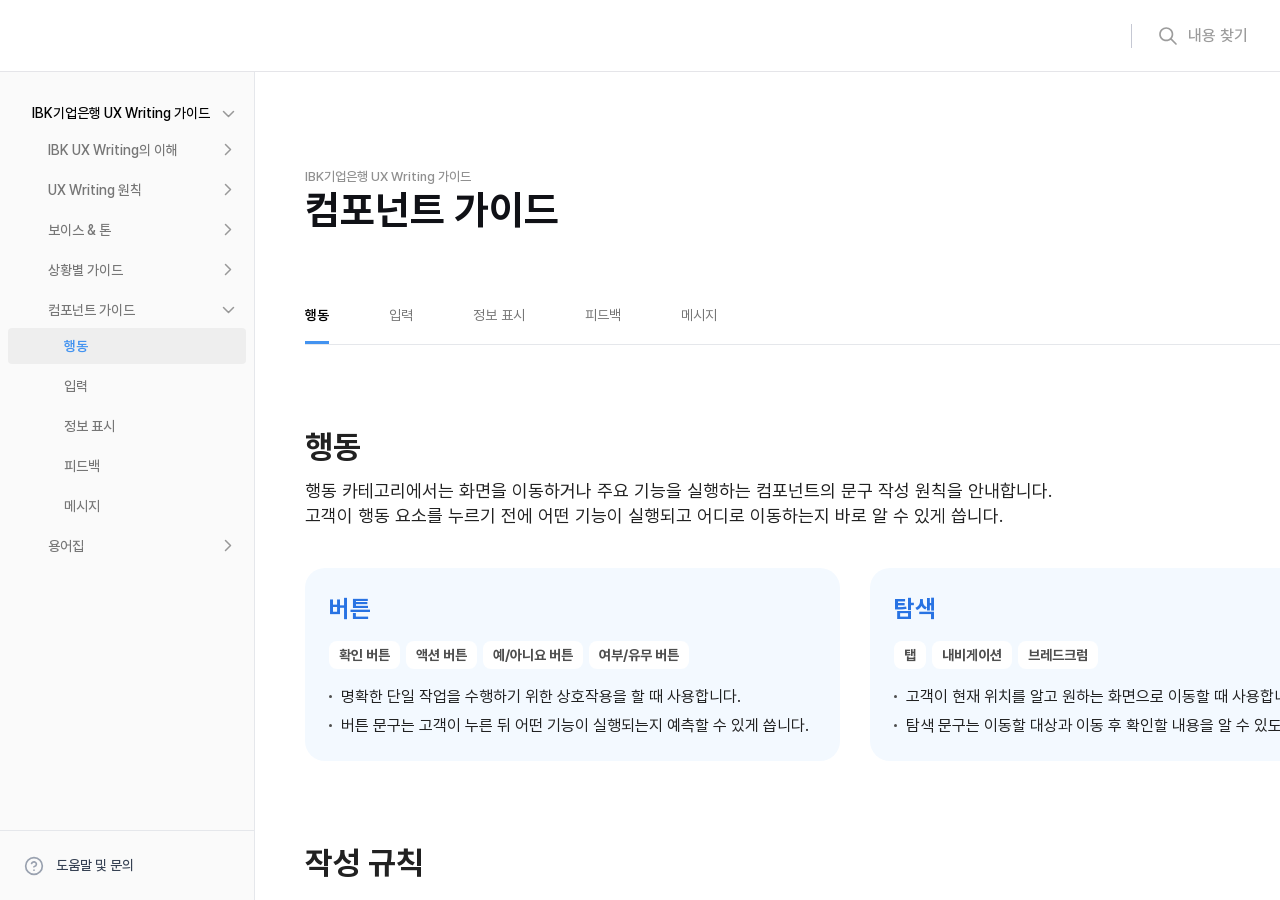
==== commit 5b540a8b: "용어집 작업 중" ====
--- a/pages/component.html
+++ b/pages/component.html
@@ -76,7 +76,7 @@
           <nav class="nav">
             <ul class="depth-1">
               <li class="on">
-                <a href="#" class="ux-guide">UX Writing 가이드</a>
+                <a href="#" class="ux-guide">IBK기업은행 UX Writing 가이드</a>
                 <ul class="depth-2">
                   <li>
                     <a href="concept.html" class="ux-concept"
@@ -149,7 +149,7 @@
                   <li>
                     <a href="voice.html" class="voice">보이스 & 톤</a>
                     <ul class="depth-3">
-                      <li>
+                      <li class="active">
                         <button
                           type="button"
                           data-tab-target="voicePage_tabBtn_1"
@@ -311,6 +311,77 @@
                           data-tab-target="componentPage_tabBtn_5"
                         >
                           메시지
+                        </button>
+                      </li>
+                    </ul>
+                  </li>
+                  <li>
+                    <a href="glossary.html" class="how-write"
+                      >용어집</a
+                    >
+                    <ul class="depth-3">
+                      <li class="active">
+                        <button
+                          type="button"
+                          data-tab-target="componentPage_tabBtn_1"
+                        >
+                          개요
+                        </button>
+                      </li>
+                      <li>
+                        <button
+                          type="button"
+                          data-tab-target="componentPage_tabBtn_2"
+                        >
+                          대출/거래 용어
+                        </button>
+                      </li>
+                      <li>
+                        <button
+                          type="button"
+                          data-tab-target="componentPage_tabBtn_3"
+                        >
+                          금액/기간 용어
+                        </button>
+                      </li>
+                      <li>
+                        <button
+                          type="button"
+                          data-tab-target="componentPage_tabBtn_4"
+                        >
+                          신청/안내/행동 용어
+                        </button>
+                      </li>
+                      <li>
+                        <button
+                          type="button"
+                          data-tab-target="componentPage_tabBtn_5"
+                        >
+                          서비스/상품 명칭
+                        </button>
+                      </li>
+                      <li>
+                        <button
+                          type="button"
+                          data-tab-target="componentPage_tabBtn_5"
+                        >
+                          한자어
+                        </button>
+                      </li>
+                      <li>
+                        <button
+                          type="button"
+                          data-tab-target="componentPage_tabBtn_5"
+                        >
+                          외래어/약어/지시어
+                        </button>
+                      </li>
+                      <li>
+                        <button
+                          type="button"
+                          data-tab-target="componentPage_tabBtn_5"
+                        >
+                          피해야 할 표현
                         </button>
                       </li>
                     </ul>
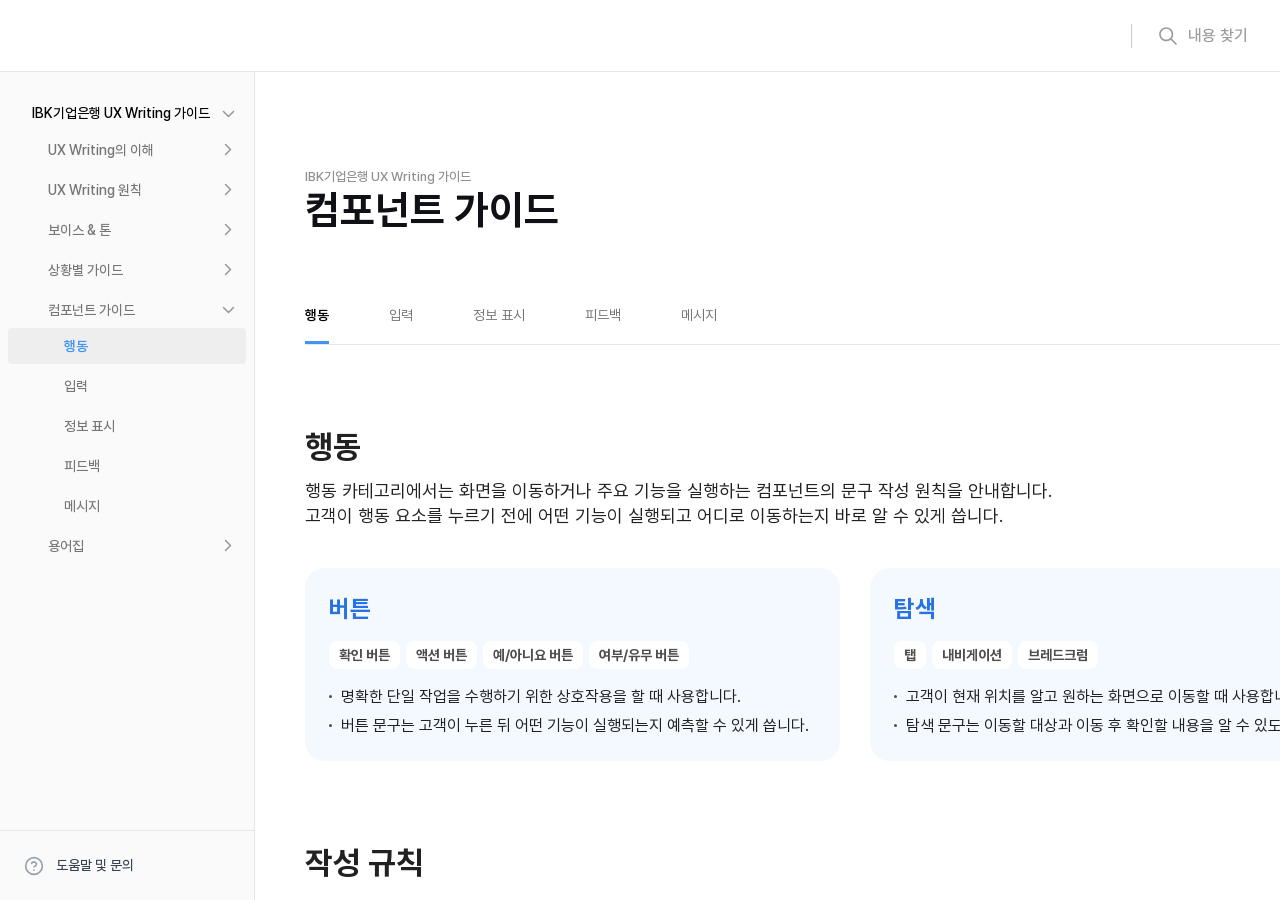
==== commit d6b3e35b: "용어집 작업중" ====
--- a/pages/component.html
+++ b/pages/component.html
@@ -80,7 +80,7 @@
                 <ul class="depth-2">
                   <li>
                     <a href="concept.html" class="ux-concept"
-                      >IBK UX Writing의 이해</a
+                      >UX Writing의 이해</a
                     >
                     <ul class="depth-3">
                       <li>
@@ -526,98 +526,76 @@
                       role="sub-tablist"
                       aria-label="페이지 탭"
                     >
-                      <button
-                        type="button"
+                      <a
+                        href="#act-btn-1-1"
                         class="tab-btn"
+                        aria-selected="true"
                         role="sub-tab"
-                        id="writeRule_tabBtn_1"
-                        aria-controls="writeRule_tabPanel_1"
-                        aria-selected="true"
                       >
                         확인 버튼
-                      </button>
-                      <button
-                        type="button"
+                      </a>
+                      <a
+                        href="#act-btn-1-2"
                         class="tab-btn"
+                        aria-selected="false"
                         role="sub-tab"
-                        id="writeRule_tabBtn_2"
-                        aria-controls="writeRule_tabPanel_2"
-                        aria-selected="false"
                       >
                         단일 액션 버튼
-                      </button>
-                      <button
-                        type="button"
+                      </a>
+                      <a
+                        href="#act-btn-1-3"
                         class="tab-btn"
+                        aria-selected="false"
                         role="sub-tab"
-                        id="writeRule_tabBtn_3"
-                        aria-controls="writeRule_tabPanel_3"
-                        aria-selected="false"
                       >
                         이중 액션 버튼
-                      </button>
-                      <button
-                        type="button"
+                      </a>
+                      <a
+                        href="#act-btn-1-4"
                         class="tab-btn"
+                        aria-selected="false"
                         role="sub-tab"
-                        id="writeRule_tabBtn_4"
-                        aria-controls="writeRule_tabPanel_4"
-                        aria-selected="false"
                       >
                         예/아니요 버튼
-                      </button>
-                      <button
-                        type="button"
+                      </a>
+                      <a
+                        href="#act-btn-1-5"
                         class="tab-btn"
+                        aria-selected="false"
                         role="sub-tab"
-                        id="writeRule_tabBtn_5"
-                        aria-controls="writeRule_tabPanel_5"
-                        aria-selected="false"
                       >
                         적용 유무 버튼
-                      </button>
-                      <button
-                        type="button"
+                      </a>
+                      <a
+                        href="#act-btn-1-6"
                         class="tab-btn"
+                        aria-selected="false"
                         role="sub-tab"
-                        id="writeRule_tabBtn_6"
-                        aria-controls="writeRule_tabPanel_6"
-                        aria-selected="false"
                       >
                         탭
-                      </button>
-                      <button
-                        type="button"
+                      </a>
+                      <a
+                        href="#act-btn-1-7"
                         class="tab-btn"
+                        aria-selected="false"
                         role="sub-tab"
-                        id="writeRule_tabBtn_7"
-                        aria-controls="writeRule_tabPanel_7"
-                        aria-selected="false"
                       >
                         하단 내비게이션
-                      </button>
-                      <button
-                        type="button"
+                      </a>
+                      <a
+                        href="#act-btn-1-8"
                         class="tab-btn"
+                        aria-selected="false"
                         role="sub-tab"
-                        id="writeRule_tabBtn_8"
-                        aria-controls="writeRule_tabPanel_8"
-                        aria-selected="false"
                       >
                         브레드크럼
-                      </button>
+                      </a>
                     </div>
                     <div class="page-subtabs__cnt">
-                      <!-- SUB-TAB : 확인 버튼 -->
-                      <div
-                        class="page-tabs__panel"
-                        role="tabpanel"
-                        id="voiceDetail_tabPanel_1"
-                        aria-labelledby="voiceDetail_tabBtn_1"
-                        tabindex="-1"
-                      >
+                      <div class="page-tabs__panel">
                         <div class="cnt-box">
-                          <div class="ex-box">
+                          <!-- ANCHOR : 확인 버튼 -->
+                          <div class="ex-box" id="act-btn-1-1">
                             <h3 class="cnt-sub-title">
                               확인 버튼 (Confirm Button)
                             </h3>
@@ -632,22 +610,22 @@
                                 <span>Don't</span>
                                 <img
                                   src="../src/images/img/img-component-1-1.png"
-                                  alt="가입 안내 화면의 예문 예시"
-                                />
-                                <p>
-                                  상품을 추천하는 이유가 보이지 않아서<br />자신에게
-                                  맞는 상품인지 판단하기 어렵습니다.
+                                  alt="확인 버튼의 잘못된 예시"
+                                />
+                                <p>
+                                  [닫기]는 화면 종료 동작이라서<br />내용을
+                                  확인했다는 의미와 맞지 않습니다.
                                 </p>
                               </div>
                               <div class="do img-box">
                                 <span>Do</span>
                                 <img
                                   src="../src/images/img/img-component-1-2.png"
-                                  alt="고객의 목적을 먼저 보여주고 상품이 어떤 상황에 필요한지 쉽게 이해할 수 있도록 돕는 화면 예시"
-                                />
-                                <p>
-                                  상품 추천의 목적을 함께 써서 각 상품이<br />고객에게
-                                  어떤 도움이 되는지 알 수 있습니다.
+                                  alt="확인 버튼의 올바른 예시"
+                                />
+                                <p>
+                                  화면을 닫는 게 아니라<br />확인했다는 뜻이
+                                  드러나도록 [확인]으로 씁니다.
                                 </p>
                               </div>
                             </div>
@@ -658,43 +636,34 @@
                                 <div class="blue-num-list">
                                   <ol>
                                     <li>
-                                      <strong>혁신</strong>
-                                      <p>
-                                        디지털 금융 변화에 맞춰, 고객이 새로운
-                                        서비스도 쉽게 이해하고 이용할 수 있도록
-                                        언어 가이드를 수립합니다.
-                                      </p>
-                                    </li>
-                                    <li>
-                                      <strong>존중</strong>
-                                      <p>
-                                        금융 업무에 익숙한 사용 흐름과 필수
-                                        용어는 유지하되, 고객이 이해하기 어려운
-                                        부분은 명확하게 개선합니다.
-                                      </p>
-                                    </li>
-                                    <li>
-                                      <strong>신뢰</strong>
-                                      <p>
-                                        금액, 조건, 결과, 유의사항을 정확하게
-                                        전달하여 금융 업무의 불안을 줄이고, 믿을
-                                        수 있는 서비스를 제공합니다.
-                                      </p>
-                                    </li>
-                                    <li>
-                                      <strong>고객중심</strong>
-                                      <p>
-                                        은행의 처리 기준보다는 고객이 무엇을
-                                        하려는지를 먼저 생각하여 핵심 정보를
-                                        먼저 제공합니다.
-                                      </p>
-                                    </li>
-                                    <li>
-                                      <strong>일관성</strong>
-                                      <p>
-                                        같은 의미는 같은 표현으로 쓰고, 화면과
-                                        채널이 달라도 동일한 구조로 안내하여
-                                        일관된 경험을 제공합니다.
+                                      <strong
+                                        >안내, 완료, 오류 내용을 확인하는 기본
+                                        버튼은 [확인]으로 씁니다.</strong
+                                      >
+                                      <p>
+                                        예&#41; [닫기], [나가기], [완료] →
+                                        [확인]
+                                      </p>
+                                    </li>
+                                    <li>
+                                      <strong
+                                        >누르면 절차가 완전히 종료되는
+                                        화면에서의 확인 버튼은 ‘-하기’나 추가
+                                        설명을 붙이지 않습니다.</strong
+                                      >
+                                      <p>
+                                        예&#41; [확인하기], [확인 완료] → [확인]
+                                      </p>
+                                    </li>
+                                    <li>
+                                      <strong
+                                        >버튼을 누른 뒤 기능이 실행되거나 다음
+                                        단계로 이동하는 경우에는 [확인] 대신
+                                        구체적인 행동을 씁니다.</strong
+                                      >
+                                      <p>
+                                        예&#41; [확인] → [인증서 내보내기],
+                                        [확인] → [계좌 개설하기]
                                       </p>
                                     </li>
                                   </ol>
@@ -702,20 +671,41 @@
                               </div>
                             </div>
                           </div>
-                          <div class="ex-box">
+                          <!-- // ANCHOR : 확인 버튼 -->
+                          <!-- ANCHOR : 단일 액션 버튼 버튼 -->
+                          <div class="ex-box" id="act-btn-1-2">
                             <h3 class="cnt-sub-title">
-                              확인 버튼 (Confirm Button)
+                              단일 액션 버튼 (Action Single Button)
                             </h3>
                             <p>
-                              안내, 완료, 오류 내용을 확인했을 때 누르는
-                              버튼입니다. 다른 표현을 덧붙이거나 변형하지 않고
-                              [확인]이라고 씁니다.
+                              고객이 실행할 행동을 안내하는 버튼입니다.
+                              동작만으로 무엇을 하는지 알 수 있으면 동작만 쓰고,
+                              대상 없이는 뜻이 모호해지면 대상을 함께 씁니다.
                             </p>
-                            <div class="img-box">
-                              <img
-                                src="../src/images/img/img-situation-1-1.png"
-                                alt="가입 안내 화면의 예문 예시"
-                              />
+
+                            <div class="img-wrap">
+                              <div class="dont img-box">
+                                <span>Don't</span>
+                                <img
+                                  src="../src/images/img/img-component-1-3.png"
+                                  alt="단일 액션 버튼의 잘못된 사용 예시"
+                                />
+                                <p>
+                                  [등록]만 쓰면 무엇을 등록하는지<br />알기
+                                  어렵습니다.
+                                </p>
+                              </div>
+                              <div class="do img-box">
+                                <span>Do</span>
+                                <img
+                                  src="../src/images/img/img-component-1-4.png"
+                                  alt="단일 액션 버튼의 올바른 사용 예시"
+                                />
+                                <p>
+                                  대상과 행동을 함께 써서<br />무엇이 실행되는지
+                                  분명하게 씁니다.
+                                </p>
+                              </div>
                             </div>
                             <div class="rule-box">
                               <div class="rec-tone">
@@ -724,43 +714,83 @@
                                 <div class="blue-num-list">
                                   <ol>
                                     <li>
-                                      <strong>혁신</strong>
-                                      <p>
-                                        디지털 금융 변화에 맞춰, 고객이 새로운
-                                        서비스도 쉽게 이해하고 이용할 수 있도록
-                                        언어 가이드를 수립합니다.
-                                      </p>
-                                    </li>
-                                    <li>
-                                      <strong>존중</strong>
-                                      <p>
-                                        금융 업무에 익숙한 사용 흐름과 필수
-                                        용어는 유지하되, 고객이 이해하기 어려운
-                                        부분은 명확하게 개선합니다.
-                                      </p>
-                                    </li>
-                                    <li>
-                                      <strong>신뢰</strong>
-                                      <p>
-                                        금액, 조건, 결과, 유의사항을 정확하게
-                                        전달하여 금융 업무의 불안을 줄이고, 믿을
-                                        수 있는 서비스를 제공합니다.
-                                      </p>
-                                    </li>
-                                    <li>
-                                      <strong>고객중심</strong>
-                                      <p>
-                                        은행의 처리 기준보다는 고객이 무엇을
-                                        하려는지를 먼저 생각하여 핵심 정보를
-                                        먼저 제공합니다.
-                                      </p>
-                                    </li>
-                                    <li>
-                                      <strong>일관성</strong>
-                                      <p>
-                                        같은 의미는 같은 표현으로 쓰고, 화면과
-                                        채널이 달라도 동일한 구조로 안내하여
-                                        일관된 경험을 제공합니다.
+                                      <strong
+                                        >액션 버튼은 기본적으로 고객이 실행할
+                                        행동을 [액션 + -하기]로 씁니다.</strong
+                                      >
+                                      <p>
+                                        예&#41; [등록하기], [신청하기],
+                                        [변경하기]
+                                      </p>
+                                    </li>
+                                    <li>
+                                      <strong
+                                        >한 버튼에는 하나의 액션만
+                                        씁니다.</strong
+                                      >
+                                      <p>
+                                        예&#41; [예약이체 조회/취소] → [예약이체
+                                        조회], [예약이체 취소]
+                                      </p>
+                                    </li>
+                                    <li>
+                                      <strong
+                                        >액션만으로 의미가 부족하면 대상이나
+                                        목적을 함께 씁니다.</strong
+                                      >
+                                      <p class="point">
+                                        버튼은 빠르게 인지할 수 있도록 짧게
+                                        쓰되, 대상을 함께 쓸 때는 한 줄 안에서
+                                        읽히는 길이로 조정합니다.
+                                      </p>
+                                      <p>
+                                        예&#41; [등록하기] → [비밀번호
+                                        등록하기], [변경하기] → [휴대폰번호
+                                        변경하기]
+                                      </p>
+                                    </li>
+                                    <li>
+                                      <strong
+                                        >이벤트·마케팅 버튼은 필요한 경우 고객이
+                                        받게 될 혜택을 함께 씁니다.</strong
+                                      >
+                                      <p class="point">
+                                        혜택이 버튼을 누른 뒤 받을 결과와 직접
+                                        연결될 때 함께 씁니다.
+                                      </p>
+                                      <p>
+                                        예&#41; [응모] → [응모하고 포인트 받기],
+                                        [환전] → [환전하고 커피쿠폰 받기]
+                                      </p>
+                                    </li>
+                                    <li>
+                                      <strong
+                                        >대화 흐름이 중요한 화면에서는 답변형
+                                        문구를 사용할 수 있습니다.</strong
+                                      >
+                                      <p>
+                                        예&#41; [동의하기] → [네, 동의할게요]
+                                      </p>
+                                    </li>
+                                    <li>
+                                      <strong
+                                        >권할 필요성이 낮은 액션 버튼에는
+                                        ‘-하기’를 붙이지 않고 행동명을 명확히
+                                        씁니다.</strong
+                                      >
+                                      <p>
+                                        예&#41; [회원탈퇴하기] → [회원탈퇴],
+                                        [서비스 해지하기] → [서비스 해지]
+                                      </p>
+                                    </li>
+                                    <li>
+                                      <strong
+                                        >널리 쓰여 굳어진 액션 버튼에는
+                                        ‘-하기’를 쓰지 않습니다.</strong
+                                      >
+                                      <p>
+                                        예&#41; [확인하기] → [확인], [완료하기]
+                                        → [완료], [홈으로 이동하기] → [홈으로]
                                       </p>
                                     </li>
                                   </ol>
@@ -768,880 +798,588 @@
                               </div>
                             </div>
                           </div>
-                        </div>
-
-                        <div class="cnt-box">
-                          <h2 class="cnt-sub-title">피해야 할 것</h2>
-                          <div class="voice__detail-rule avoid">
-                            <div class="grid repeat-3 gap-20 mt-4">
-                              <div class="rule-box">
-                                <strong>X</strong>
-                                <p>결과만 알리는 표현</p>
-                                <span
-                                  >이유와 해결 방법이 없어<br />고객이 다음
-                                  행동을 판단하기 어렵습니다.</span
-                                >
-                              </div>
-                              <div class="rule-box">
-                                <strong>X</strong>
-                                <p>확인보다 행동을 앞세우는 표현</p>
-                                <span
-                                  >결과를 알리기 전에 실행부터 권하면 고객이<br />중요한
-                                  행동을 확인 없이 실행하게 됩니다.</span
-                                >
-                              </div>
-                              <div class="rule-box">
-                                <strong>X</strong>
-                                <p>가볍거나 모호한 표현</p>
-                                <span
-                                  >오류나 제한 상황에서<br />고객의 불안과
-                                  혼란을 키울 수 있습니다.</span
-                                >
-                              </div>
-                            </div>
-                          </div>
-                        </div>
-
-                        <div class="cnt-box">
-                          <h2 class="cnt-sub-title">작성 예시</h2>
-                          <div class="voice__detail-rule avoid">
+                          <!-- // ANCHOR : 단일 액션 버튼 버튼 -->
+                          <!-- ANCHOR : 이중 액션 버튼 -->
+                          <div class="ex-box" id="act-btn-1-3">
+                            <h3 class="cnt-sub-title">
+                              이중 액션 버튼 (Action Dual Button)
+                            </h3>
+                            <p>
+                              고객이 두 가지 선택지 중 하나를 선택할 때 쓰는
+                              버튼입니다. 오른쪽 버튼에는 진행하는 행동을, 왼쪽
+                              버튼에는 그 행동의 대안을 씁니다.
+                            </p>
+
                             <div class="img-wrap">
                               <div class="dont img-box">
                                 <span>Don't</span>
                                 <img
-                                  src="../src/images/img/img-voice-3-1.png"
-                                  alt="필요한 서류와 이유가 명확하지 않아 고객이 무엇을 제출해야 하는지 알기 어려운 화면 예시"
-                                />
-                                <p>
-                                  필요한 서류와 제출 이유가 명확하지 않아서<br />고객이
-                                  무엇을 제출해야 하는지 알기 어렵습니다.
+                                  src="../src/images/img/img-component-1-5.png"
+                                  alt="이중 액션 버튼 표기의 잘못된 예시"
+                                />
+                                <p>
+                                  [확인]은 실행 행동이 드러나지 않고<br />권할
+                                  필요성이 낮은 버튼에는 ‘-하기’를 붙이지
+                                  않습니다.
                                 </p>
                               </div>
                               <div class="do img-box">
                                 <span>Do</span>
                                 <img
-                                  src="../src/images/img/img-voice-3-2.png"
-                                  alt="필요한 서류와 제출 이유를 함께 안내해 고객이 무엇을 제출해야 하는지 알 수 있도록
-                                한 화면 예시"
-                                />
-                                <p>
-                                  필요한 서류와 제출 이유를 함께 써서<br />고객이
-                                  무엇을 제출해야 하는지 알 수 있도록 돕습니다.
-                                </p>
-                              </div>
-                            </div>
+                                  src="../src/images/img/img-component-1-6.png"
+                                  alt="이중 액션 버튼 표기의 올바른 예시"
+                                />
+                                <p>
+                                  실행 버튼은 동작을 구체적으로 쓰고<br />보류
+                                  버튼은 '-하기' 없이 짧게 씁니다.
+                                </p>
+                              </div>
+                            </div>
+                            <div class="rule-box">
+                              <div class="rec-tone">
+                                <h4>작성 규칙</h4>
+
+                                <div class="blue-num-list">
+                                  <ol>
+                                    <li>
+                                      <strong
+                                        >두 개의 버튼을 함께 쓸 때는 오른쪽
+                                        버튼에는 고객이 진행할 주요 행동을
+                                        씁니다.</strong
+                                      >
+                                      <p class="point">
+                                        단, 기업 서비스처럼 버튼의 순서가 다르게
+                                        굳어진 경우에는 그 순서를 유지합니다.
+                                      </p>
+                                      <p>
+                                        예&#41; [등록하기], [신청하기],
+                                        [저장하기]
+                                      </p>
+                                    </li>
+                                    <li>
+                                      <strong
+                                        >액션만으로 의미가 부족하면 대상이나
+                                        목적을 함께 씁니다.</strong
+                                      >
+                                      <p class="point">
+                                        버튼은 빠르게 인지할 수 있도록 짧게
+                                        쓰되, 대상을 함께 쓸 때는 한 줄 안에서
+                                        읽히는 길이로 조정합니다.
+                                      </p>
+                                      <p>
+                                        예&#41; [등록하기] → [비밀번호
+                                        등록하기], [변경하기] → [휴대폰번호
+                                        변경하기]
+                                      </p>
+                                    </li>
+                                    <li>
+                                      <strong
+                                        >왼쪽 버튼에는 오른쪽 버튼의 대안을
+                                        씁니다.</strong
+                                      >
+                                      <p class="point">
+                                        권할 필요성이 낮은 버튼에는 ‘-하기’를
+                                        붙이지 않습니다.
+                                      </p>
+                                      <p>
+                                        예&#41; [다음에 하기]/[등록하기] →
+                                        [다음에]/[등록하기],
+                                        [취소하기]/[신청하기] →
+                                        [취소]/[신청하기]
+                                      </p>
+                                    </li>
+                                    <li>
+                                      <strong
+                                        >널리 쓰여 굳어진 액션 버튼에는
+                                        ‘-하기’를 쓰지 않습니다.</strong
+                                      >
+                                      <p>
+                                        예&#41; [확인하기] → [확인], [완료하기]
+                                        → [완료], [홈으로 이동하기] → [홈으로]
+                                      </p>
+                                    </li>
+                                  </ol>
+                                </div>
+                              </div>
+                            </div>
+                          </div>
+                          <!-- // ANCHOR : 이중 액션 버튼 -->
+                          <!-- ANCHOR : 예/아니요 버튼 -->
+                          <div class="ex-box" id="act-btn-1-4">
+                            <h3 class="cnt-sub-title">
+                              예/아니요 버튼 (Yes/No Button)
+                            </h3>
+                            <p>
+                              [아니요]/[예]로 표현하는 것이 더 직관적인 질문일
+                              때와 취소 여부를 물을 때 쓰는 버튼입니다.
+                            </p>
+
                             <div class="img-wrap">
                               <div class="dont img-box">
                                 <span>Don't</span>
                                 <img
-                                  src="../src/images/img/img-voice-3-3.png"
-                                  alt="진행 상태만 막연하게 안내해 고객이 심사가 어디까지 진행됐는지 알기 어려운 화면 예시"
-                                />
-                                <p>
-                                  진행 상태만 막연하게 안내하여<br />고객이
-                                  심사가 어디까지 진행됐는지 알기 어렵습니다.
+                                  src="../src/images/img/img-component-1-7.png"
+                                  alt="예/아니요 버튼 표기의 잘못된 예시"
+                                />
+                                <p>
+                                  취소 의사를 묻는 화면에 [취소]를 쓰면<br />창을
+                                  닫는 건지 결재를 취소하는 건지 구분하기
+                                  어렵습니다.
                                 </p>
                               </div>
                               <div class="do img-box">
                                 <span>Do</span>
                                 <img
-                                  src="../src/images/img/img-voice-3-4.png"
-                                  alt="현재 심사 단계와 처리 상황을 함께 안내해 고객이 진행 상황을 이해할 수 있도록
-                                한 화면 예시"
-                                />
-                                <p>
-                                  현재 상태와 진행 상황을 함께 안내하여<br />고객이
-                                  진행 상황을 이해할 수 있도록 돕습니다.
-                                </p>
+                                  src="../src/images/img/img-component-1-8.png"
+                                  alt="예/아니요 버튼 표기의 올바른 예시"
+                                />
+                                <p>
+                                  취소 여부를 묻는 질문에는 [아니요]와 [예]를
+                                  써서<br />
+                                  고객이 선택의 의미를 바로 알 수 있도록
+                                  돕습니다.
+                                </p>
+                              </div>
+                            </div>
+                            <div class="rule-box">
+                              <div class="rec-tone">
+                                <h4>작성 규칙</h4>
+
+                                <div class="blue-num-list">
+                                  <ol>
+                                    <li>
+                                      <strong
+                                        >고객의 의사를 직접 확인하는 직관적인
+                                        질문에는 [아니요]/[예] 버튼을
+                                        씁니다.</strong
+                                      >
+                                      <p class="point">
+                                        단, 실행 행동을 강조해야 하는 경우에는
+                                        구체적인 액션 버튼을 씁니다.
+                                      </p>
+                                      <p>
+                                        예&#41; 취소, 중단, 이전 등 고객 의사를
+                                        확인하는 상황에 씁니다.
+                                      </p>
+                                    </li>
+                                    <li>
+                                      <strong
+                                        >긍정 버튼은 [예], 부정 버튼은
+                                        [아니요]로 씁니다.</strong
+                                      >
+                                      <p>
+                                        예&#41; [네] → [예], [아니오] → [아니요]
+                                      </p>
+                                    </li>
+                                  </ol>
+                                </div>
                               </div>
                             </div>
                           </div>
+                          <!-- // ANCHOR : 예/아니요 버튼 -->
+                          <!-- ANCHOR : 적용 유무 버튼 -->
+                          <div class="ex-box" id="act-btn-1-5">
+                            <h3 class="cnt-sub-title">
+                              적용 유무 버튼 (Opt-in/out Button)
+                            </h3>
+                            <p>
+                              고객이 알림 수신, 정보 제공, 항목 포함처럼 특정
+                              기능이나 항목을 적용할지 정할 때 쓰는 버튼입니다.
+                              긍정과 부정 중 한쪽을 더 권하는 것처럼 보이지 않게
+                              씁니다.
+                            </p>
+
+                            <div class="img-wrap">
+                              <div class="dont img-box">
+                                <span>Don't</span>
+                                <img
+                                  src="../src/images/img/img-component-1-9.png"
+                                  alt=" 적용 유무 버튼 표기의 잘못된 예시"
+                                />
+                                <p>
+                                  [취소]는 화면을 닫는 행동처럼 읽혀서<br />동의
+                                  여부를 선택하는 문구로 보이지 않습니다.
+                                </p>
+                              </div>
+                              <div class="do img-box">
+                                <span>Do</span>
+                                <img
+                                  src="../src/images/img/img-component-1-10.png"
+                                  alt=" 적용 유무 버튼 표기의 올바른 예시"
+                                />
+                                <p>
+                                  [동의안함]과 [동의하기]처럼 부정과 긍정을
+                                  대등하게 써서<br />고객이 선택 기준을 바로
+                                  구분할 수 있게 씁니다.
+                                </p>
+                              </div>
+                            </div>
+                            <div class="rule-box">
+                              <div class="rec-tone">
+                                <h4>작성 규칙</h4>
+
+                                <div class="blue-num-list">
+                                  <ol>
+                                    <li>
+                                      <strong
+                                        >적용 여부나 선택 상태를 정하는 버튼은
+                                        [액션안함]/[액션] 형태로 씁니다.</strong
+                                      >
+                                      <p class="point">
+                                        단, 직관적인 질문에는 [아니요]/[예],
+                                        선택을 미루거나 보류하는 경우에는
+                                        [다음에], [동의하기]
+                                      </p>
+                                      <p>
+                                        예&#41; [동의안함]/[동의하기],
+                                        [신청안함]/[신청하기], [수신안함]/[수신]
+                                      </p>
+                                    </li>
+                                    <li>
+                                      <strong
+                                        >긍정 버튼과 부정 버튼은 한쪽을 더
+                                        권하는 것처럼 보이지 않게
+                                        씁니다.</strong
+                                      >
+                                      <p>
+                                        예&#41; [신청하지 않음]/[신청] →
+                                        [신청안함]/[신청]
+                                      </p>
+                                    </li>
+                                    <li>
+                                      <strong
+                                        >‘기’, ‘미’, ‘비’, ‘불’ 같은 한자어를
+                                        쓰지 않고 쉬운 표현으로 씁니다.</strong
+                                      >
+                                      <p>
+                                        예&#41; [미동의] → [동의안함], [미신청]
+                                        → [신청안함], [비수신] → [수신안함]
+                                      </p>
+                                    </li>
+                                  </ol>
+                                </div>
+                              </div>
+                            </div>
+                          </div>
+                          <!-- // ANCHOR : 적용 유무 버튼 -->
+                          <!-- ANCHOR : 탭 버튼 -->
+                          <div class="ex-box" id="act-btn-1-6">
+                            <h3 class="cnt-sub-title">탭 (Tabs)</h3>
+                            <p>
+                              동일 계층의 콘텐츠를 그룹화하여 화면 이동 없이
+                              빠르게 탐색할 수 있습니다. 탭 이름은 각 영역에
+                              담긴 내용을 예측할 수 있게 간결한 명사로 씁니다.
+                            </p>
+
+                            <div class="img-wrap">
+                              <div class="dont img-box">
+                                <span>Don't</span>
+                                <img
+                                  src="../src/images/img/img-component-1-11.png"
+                                  alt=" 탭 버튼 표기의 잘못된 예시"
+                                />
+                                <p>
+                                  [기타]처럼 범위가 넓은 이름은<br />탭 안에
+                                  어떤 정보가 있는지 예측하기 어렵습니다.
+                                </p>
+                              </div>
+                              <div class="do img-box">
+                                <span>Do</span>
+                                <img
+                                  src="../src/images/img/img-component-1-12.png"
+                                  alt=" 탭 버튼 표기의 올바른 예시"
+                                />
+                                <p>
+                                  탭은 담긴 내용을 바로 알 수 있는 명사로
+                                  쓰고<br />같은 화면 안에서는 같은 기준으로
+                                  나눕니다.
+                                </p>
+                              </div>
+                            </div>
+                            <div class="rule-box">
+                              <div class="rec-tone">
+                                <h4>작성 규칙</h4>
+
+                                <div class="blue-num-list">
+                                  <ol>
+                                    <li>
+                                      <strong
+                                        >탭 이름만 보고도 어떤 내용인지 예측할
+                                        수 있는 명사형으로 씁니다.</strong
+                                      >
+                                      <p>예&#41; [입출금], [예적금], [대출]</p>
+                                    </li>
+                                    <li>
+                                      <strong
+                                        >[기타]처럼 범위가 모호한 이름은 쓰지
+                                        않습니다.</strong
+                                      >
+                                      <p>
+                                        예&#41; [기타] → [대출], [외환], [보험]
+                                        등 실제 항목명으로 작성합니다.
+                                      </p>
+                                    </li>
+                                    <li>
+                                      <strong
+                                        >같은 화면의 탭은 같은 분류 기준으로
+                                        맞춰 씁니다.</strong
+                                      >
+                                      <p>
+                                        예&#41; [입출금], [상품] → [입출금],
+                                        [예적금], [대출]
+                                      </p>
+                                    </li>
+                                  </ol>
+                                </div>
+                              </div>
+                            </div>
+                          </div>
+                          <!-- // ANCHOR : 탭 버튼 -->
+                          <!-- ANCHOR : 하단 내비게이션 버튼 -->
+                          <div class="ex-box" id="act-btn-1-7">
+                            <h3 class="cnt-sub-title">
+                              하단 내비게이션 (Bottom Navigation)
+                            </h3>
+                            <p>
+                              주요 메뉴로 빠르게 전환할 수 있는 탐색바로 최상위
+                              메뉴로 구성됩니다. 메뉴명은 고객이 이동할 화면을
+                              예측할 수 있도록 익숙한 말로 씁니다.
+                            </p>
+
+                            <div class="img-wrap">
+                              <div class="dont img-box">
+                                <span>Don't</span>
+                                <img
+                                  src="../src/images/img/img-component-1-13.png"
+                                  alt=" 하단 내비게이션 버튼 표기의 잘못된 예시"
+                                />
+                                <p>
+                                  [정보], [관리]처럼 범위가 넓은 이름은<br />이동할
+                                  화면을 명확히 예측하기 어렵습니다.
+                                </p>
+                              </div>
+                              <div class="do img-box">
+                                <span>Do</span>
+                                <img
+                                  src="../src/images/img/img-component-1-14.png"
+                                  alt=" 하단 내비게이션 버튼 표기의 올바른 예시"
+                                />
+                                <p>
+                                  메뉴명만 보고도 어떤 화면으로 이동하는지<br />알
+                                  수 있게 씁니다.
+                                </p>
+                              </div>
+                            </div>
+                            <div class="rule-box">
+                              <div class="rec-tone">
+                                <h4>작성 규칙</h4>
+
+                                <div class="blue-num-list">
+                                  <ol>
+                                    <li>
+                                      <strong
+                                        >메뉴 이름은 어느 화면에서나 일관되게
+                                        씁니다.</strong
+                                      >
+                                      <p>
+                                        예&#41; [자산], [내 자산], [나의 자산] →
+                                        [자산]
+                                      </p>
+                                    </li>
+                                    <li>
+                                      <strong
+                                        >메뉴명은 짧고 익숙한 명사형으로
+                                        씁니다.</strong
+                                      >
+                                      <p>예&#41; [자산], [혜택], [상품]</p>
+                                    </li>
+                                    <li>
+                                      <strong
+                                        >범위가 넓은 이름은 쓰지
+                                        않습니다.</strong
+                                      >
+                                      <p>
+                                        예&#41; [관리], [기타], [서비스] 등
+                                        범위가 넓은 이름
+                                      </p>
+                                    </li>
+                                    <li>
+                                      <strong
+                                        >메뉴명은 해당 영역의 최상위 이름으로
+                                        씁니다. 영역 안의 세부 항목명으로 쓰지
+                                        않습니다.</strong
+                                      >
+                                      <p>
+                                        예&#41; [혜택 > 이벤트] → [혜택], [자산
+                                        > 조회] → [자산]
+                                      </p>
+                                    </li>
+                                  </ol>
+                                </div>
+                              </div>
+                            </div>
+                          </div>
+                          <!-- // ANCHOR : 하단 내비게이션 버튼 -->
+                          <!-- ANCHOR : 브레드크럼 버튼 -->
+                          <div class="ex-box" id="act-btn-1-8">
+                            <h3 class="cnt-sub-title">
+                              브레드크럼 (Breadcrumbs)
+                            </h3>
+                            <p>
+                              현재 위치를 안내하는 탐색 보조 도구로 상위
+                              계층으로 이동할 수 있는 경로를 제공합니다.<br />메뉴명을
+                              기준으로 쓰고 경로 안의 문구는 명사형으로 일관되게
+                              씁니다.
+                            </p>
+
+                            <div class="img-wrap">
+                              <div class="dont img-box">
+                                <span>Don't</span>
+                                <img
+                                  src="../src/images/img/img-component-1-15.png"
+                                  alt=" 브레드크럼 표기의 잘못된 예시"
+                                />
+                                <p>
+                                  ‘퇴직연금(IRP)’처럼 경로를 한 덩어리로
+                                  묶으면<br />고객이 어떤 경로로 지금 화면에
+                                  왔는지 알기 어렵습니다.
+                                </p>
+                              </div>
+                              <div class="do img-box">
+                                <span>Do</span>
+                                <img
+                                  src="../src/images/img/img-component-1-16.png"
+                                  alt=" 브레드크럼 표기의 올바른 예시"
+                                />
+                                <p>
+                                  경로를 단계별로 나누어 고객이 어떤 경로를
+                                  거쳐서<br />지금 화면에 왔는지 알 수 있게
+                                  씁니다.
+                                </p>
+                              </div>
+                            </div>
+                            <div class="rule-box">
+                              <div class="rec-tone">
+                                <h4>작성 규칙</h4>
+
+                                <div class="blue-num-list">
+                                  <ol>
+                                    <li>
+                                      <strong
+                                        >경로 안의 문구는 전체메뉴에 있는 메뉴명
+                                        그대로, 명사형으로 씁니다.</strong
+                                      >
+                                      <p>
+                                        예&#41; 메뉴명 [예적금] → 브레드크럼
+                                        [예적금], 메뉴명 [대출관리] → 브레드크럼
+                                        [대출관리]
+                                      </p>
+                                    </li>
+                                    <li>
+                                      <strong
+                                        >경로가 길어지면 고객이 위치를 파악하는
+                                        데 필요한 핵심 단계만 남깁니다.</strong
+                                      >
+                                      <p>
+                                        예&#41; [홈 > 금융상품 > 예금 > 예적금 >
+                                        정기예금 > 상세] → [홈 > 예적금 >
+                                        정기예금]
+                                      </p>
+                                    </li>
+                                  </ol>
+                                </div>
+                              </div>
+                            </div>
+                          </div>
+                          <!-- // ANCHOR : 브레드크럼 버튼 -->
                         </div>
 
-                        <div class="cnt-box">
+                        <div class="cnt-box mt-120">
                           <h2 class="cnt-tit">작성 전 확인 포인트</h2>
                           <p>
-                            고객이 안심하고 판단할 수 있도록 차분하고 정확하게
-                            썼나요?
+                            누르기 전에 어떤 기능이 실행되는지, 어디로
+                            이동하는지 고객이 바로 알 수 있게 썼나요?
                           </p>
                           <div class="chk-point-list mt-32">
                             <ul>
                               <li>
-                                실수 위험이 큰 상황은 실행 전에 다시 확인할 수
-                                있도록 썼나요?
+                                버튼명만 보고 실행할 행동과 대상을 알 수 있게
+                                썼나요?
                               </li>
                               <li>
-                                중요한 조건과 결과를 과장 없이 정확히
-                                전달했나요?
+                                [확인]은 단순 확인에만 쓰고, 실행이 필요한 경우
+                                구체적인 행동으로 썼나요?
                               </li>
                               <li>
-                                고객이 필요에 따라 취소하거나 다시 확인할 수
-                                있도록 안내했나요?
+                                [아니요]/[예]는 예/아니요로 답하는 것이 더
+                                직관적이거나, 취소 여부를 묻는 상황에 썼나요?
                               </li>
                               <li>
-                                고객이 다음 행동을 안정적으로 이어갈 수 있게
-                                표현했나요?
+                                탭과 내비게이션은 이동할 화면이 명확히
+                                드러나도록 썼나요?
                               </li>
                             </ul>
                           </div>
                         </div>
-
-                        <div class="reference-box">
-                          <ol>
-                            <li>
-                              [1] Neusesser, T., & Sunwall, E. (2023).
-                              Error-message guidelines. Nielsen Norman Group.
-                              <a
-                                href="https://www.nngroup.com/articles/error-message-guidelines/"
-                                target="_blank"
-                                >https://www.nngroup.com/articles/error-message-guidelines/</a
-                              >
-                            </li>
-                          </ol>
-                        </div>
                       </div>
-                      <!-- // SUB-TAB : 확인 버튼 -->
-                      <!-- SUB-TAB : 명료한 -->
-                      <div
-                        class="page-tabs__panel"
-                        role="tabpanel"
-                        id="voiceDetail_tabPanel_2"
-                        aria-labelledby="voiceDetail_tabBtn_2"
-                        tabindex="-1"
-                        hidden
-                      >
-                        <div class="cnt-box mt-0">
-                          <h2 class="cnt-tit">명료한</h2>
-                          <p>
-                            핵심 정보를 먼저 보여주고, 다음 행동을 분명하게
-                            안내하는 톤
-                          </p>
-                          <div class="voice__detail-top">
-                            <div class="grid repeat-2 gap-32 mt-40">
-                              <div class="gray-box">
-                                <span class="badge">필요한 상황</span>
-                                <ul class="dot-list">
-                                  <li>
-                                    긴 설명보다 인증, 이체, 가입 완료처럼 상태와
-                                    결과를 먼저 확인해야 할 때
-                                  </li>
-                                  <li>
-                                    설명보다 핵심 정보와 다음 행동을 먼저 보여야
-                                    할 때
-                                  </li>
-                                </ul>
-                              </div>
-                              <div class="gray-box">
-                                <span class="badge">적용 방식</span>
-                                <ul class="dot-list">
-                                  <li>
-                                    고객이 먼저 알아야 할 상태, 결과, 행동을
-                                    문장 앞에 씁니다.
-                                  </li>
-                                  <li>
-                                    불필요한 수식어를 줄이고 핵심 정보만
-                                    분명하게 전달합니다.
-                                  </li>
-                                </ul>
-                              </div>
-                            </div>
-                          </div>
-                        </div>
-
-                        <div class="cnt-box">
-                          <h2 class="cnt-sub-title">작성 원칙</h2>
-                          <div class="voice__detail-rule">
-                            <div class="grid repeat-3 gap-20 mt-4">
-                              <div class="rule-box">
-                                <strong>1</strong>
-                                <p>
-                                  상태와 결과를<br />
-                                  먼저 쓰기
-                                </p>
-                                <span
-                                  >긴 설명보다 고객이 먼저 알아야 할<br />상태와
-                                  결과를 앞에서 분명하게 전달합니다.</span
-                                >
-                              </div>
-                              <div class="rule-box">
-                                <strong>2</strong>
-                                <p>다음 행동을 짧고<br />분명하게 안내하기</p>
-                                <span
-                                  >버튼처럼 다음 행동을 안내하는 문구는<br />고객이
-                                  바로 실행할 수 있도록 간결하게 씁니다.</span
-                                >
-                              </div>
-                              <div class="rule-box">
-                                <strong>3</strong>
-                                <p>중요한 정보는<br />먼저 쓰기</p>
-                                <span
-                                  >중요한 정보부터 앞에 쓰고,<br />부가 설명은
-                                  필요할 때만 덧붙입니다.</span
-                                >
-                              </div>
-                            </div>
-                          </div>
-                        </div>
-
-                        <div class="cnt-box">
-                          <h2 class="cnt-sub-title">피해야 할 것</h2>
-                          <div class="voice__detail-rule avoid">
-                            <div class="grid repeat-3 gap-20 mt-4">
-                              <div class="rule-box">
-                                <strong>X</strong>
-                                <p>핵심보다 설명이 앞서는 표현</p>
-                                <span
-                                  >고객이 현재 상태와 결과를<br />명확하게
-                                  파악하기 어렵습니다.</span
-                                >
-                              </div>
-                              <div class="rule-box">
-                                <strong>X</strong>
-                                <p>모호하거나 추상적인 표현</p>
-                                <span
-                                  >기준이나 의미가 모호하여<br />고객이 다음
-                                  행동을 판단하기 어렵습니다.</span
-                                >
-                              </div>
-                              <div class="rule-box">
-                                <strong>X</strong>
-                                <p>한 문장에 여러 내용을 넣은 표현</p>
-                                <span
-                                  >성격이 다른 정보가 한 문장에 혼재되어<br />고객이
-                                  무엇을 먼저 봐야 할지 알기 어렵습니다.</span
-                                >
-                              </div>
-                            </div>
-                          </div>
-                        </div>
-
-                        <div class="cnt-box">
-                          <h2 class="cnt-sub-title">작성 예시</h2>
-                          <div class="voice__detail-rule avoid">
-                            <div class="img-wrap">
-                              <div class="dont img-box">
-                                <span>Don't</span>
-                                <img
-                                  src="../src/images/img/img-voice-4-1.png"
-                                  alt="가입한 상품명이 드러나지 않고, 가입 정보의 항목명이 모호해 
-고객이 가입 결과를 정확히 이해하기 어려운 화면 예시"
-                                />
-                                <p>
-                                  가입한 상품명이 제목에 드러나지 않아서<br />
-                                  고객이 가입 내용을 명확히 이해하기 어렵습니다.
-                                </p>
-                              </div>
-                              <div class="do img-box">
-                                <span>Do</span>
-                                <img
-                                  src="../src/images/img/img-voice-4-2.png"
-                                  alt="연락 목적과 발신번호를 함께 안내해
-                                다음 절차를 명확히 이해하게 하는 화면 예시"
-                                />
-                                <p>
-                                  제목에 가입한 상품명을 드러내서<br />고객이
-                                  가입 내용을 명확히 이해할 수 있도록 합니다.
-                                </p>
-                              </div>
-                            </div>
-                            <div class="img-wrap">
-                              <div class="dont img-box">
-                                <span>Don't</span>
-                                <img
-                                  src="../src/images/img/img-voice-4-3.png"
-                                  alt="조건이 한 문장에 뭉쳐 있어 고객이 핵심
-                                정보를 빠르게 찾기 어려운 화면 예시"
-                                />
-                                <p>
-                                  여러 조건이 한 문장에 혼재 되어<br />고객이
-                                  핵심 정보를 빠르게 찾기 어렵습니다.
-                                </p>
-                              </div>
-                              <div class="do img-box">
-                                <span>Do</span>
-                                <img
-                                  src="../src/images/img/img-voice-4-4.png"
-                                  alt="핵심 조건을 항목별로 나눠 보여 고객이
-                                필요한 정보를 빠르게 확인할 수 있는 화면 예시"
-                                />
-                                <p>
-                                  고객이 확인해야 할 정보별로 나누어 써서<br />고객이
-                                  필요한 정보를 빠르게 확인할 수 있도록 합니다.
-                                </p>
-                              </div>
-                            </div>
-                          </div>
-                        </div>
-
-                        <div class="cnt-box">
-                          <h2 class="cnt-tit">작성 전 확인 포인트</h2>
-                          <p>
-                            고객이 주요 내용을 먼저 확인하고 다음 행동을 분명히
-                            알 수 있게 썼나요?
-                          </p>
-                          <div class="chk-point-list mt-32">
-                            <ul>
-                              <li>
-                                고객이 현재 상태와 진행 결과를 바로 이해할 수
-                                있도록 썼나요?
-                              </li>
-                              <li>
-                                금액, 진행 상태, 조건 등 중요한 정보를 먼저
-                                확인할 수 있나요?
-                              </li>
-                              <li>
-                                불필요한 설명 없이 핵심만 간결하고 명확하게
-                                전달했나요?
-                              </li>
-                              <li>
-                                다음에 진행해야 할 행동을 분명하게 안내했나요?
-                              </li>
-                            </ul>
-                          </div>
-                        </div>
-
-                        <div class="reference-box">
-                          <ol>
-                            <li>
-                              [1] Sweller, J. (1988). Cognitive load during
-                              problem solving: Effects on learning. Cognitive
-                              Science, 12(2), 257–285.
-                              <a
-                                href="https://doi.org/10.1207/s15516709cog1202_4"
-                                target="_blank"
-                                >https://doi.org/10.1207/s15516709cog1202_4</a
-                              >
-                            </li>
-                          </ol>
-                        </div>
-                      </div>
-                      <!-- // SUB-TAB : 명료한 -->
-                      <!-- SUB-TAB : 유용한 -->
-                      <div
-                        class="page-tabs__panel"
-                        role="tabpanel"
-                        id="voiceDetail_tabPanel_3"
-                        aria-labelledby="voiceDetail_tabBtn_3"
-                        tabindex="-1"
-                        hidden
-                      >
-                        <div class="cnt-box mt-0">
-                          <h2 class="cnt-tit">유용한</h2>
-                          <p>
-                            고객에게 도움이 되는 정보를 부담 없이 안내하는 톤
-                          </p>
-                          <div class="voice__detail-top">
-                            <div class="grid repeat-2 gap-32 mt-40">
-                              <div class="gray-box">
-                                <span class="badge">필요한 상황</span>
-                                <ul class="dot-list">
-                                  <li>
-                                    혜택, 가입, 참여처럼 고객에게 필요한 가치를
-                                    제안해야 할 때
-                                  </li>
-                                  <li>
-                                    이벤트, 추천, 프로모션처럼 참여를 유도해야
-                                    할 때
-                                  </li>
-                                </ul>
-                              </div>
-                              <div class="gray-box">
-                                <span class="badge">적용 방식</span>
-                                <ul class="dot-list">
-                                  <li>
-                                    혜택과 장점은 명확히 안내하되, 과장된 표현은
-                                    사용하지 않습니다.
-                                  </li>
-                                  <li>
-                                    필요한 이유를 먼저 보여주고, 다음 행동으로
-                                    자연스럽게 연결합니다.
-                                  </li>
-                                </ul>
-                              </div>
-                            </div>
-                          </div>
-                        </div>
-
-                        <div class="cnt-box">
-                          <h2 class="cnt-sub-title">작성 원칙</h2>
-                          <div class="voice__detail-rule">
-                            <div class="grid repeat-3 gap-20 mt-4">
-                              <div class="rule-box">
-                                <strong>1</strong>
-                                <p>부담 없이<br />다음 행동으로 연결하기</p>
-                                <span
-                                  >고객이 스스로 판단할 수 있는 표현으로
-                                  안내해서<br />다음 행동을 이어갈 수 있도록
-                                  합니다.</span
-                                >
-                              </div>
-                              <div class="rule-box">
-                                <strong>2</strong>
-                                <p>고객에게 필요한 가치를<br />쉽게 설명하기</p>
-                                <span
-                                  >상품의 특징과 도움되는 점을 함께 안내해서<br />고객이
-                                  쉽게 이해하도록 돕습니다.</span
-                                >
-                              </div>
-                              <div class="rule-box">
-                                <strong>3</strong>
-                                <p>혜택과 행동을<br />함께 안내하기</p>
-                                <span
-                                  >혜택과 확인해야 할 조건을 함께 제시해서<br />고객이
-                                  스스로 판단할 수 있도록 돕습니다.</span
-                                >
-                              </div>
-                            </div>
-                          </div>
-                        </div>
-
-                        <div class="cnt-box">
-                          <h2 class="cnt-sub-title">피해야 할 것</h2>
-                          <div class="voice__detail-rule avoid">
-                            <div class="grid repeat-3 gap-20 mt-4">
-                              <div class="rule-box">
-                                <strong>X</strong>
-                                <p>과장되거나 부담을 주는 표현</p>
-                                <span
-                                  >혜택을 과장하거나 행동을 재촉하면<br />고객이
-                                  스스로 판단하기 어렵습니다.</span
-                                >
-                              </div>
-                              <div class="rule-box">
-                                <strong>X</strong>
-                                <p>행동을 강요하는 표현</p>
-                                <span
-                                  >행동만 앞세우면 고객이 조건을 비교해 보기
-                                  전에<br />결정해야 한다고 느낄 수
-                                  있습니다.</span
-                                >
-                              </div>
-                              <div class="rule-box">
-                                <strong>X</strong>
-                                <p>혜택만 강조하는 표현</p>
-                                <span
-                                  >혜택의 조건이나 제한사항을 빼고 안내하면<br />고객이
-                                  혜택을 실제와 다르게 이해할 수 있습니다.</span
-                                >
-                              </div>
-                            </div>
-                          </div>
-                        </div>
-
-                        <div class="cnt-box">
-                          <h2 class="cnt-sub-title">작성 예시</h2>
-                          <div class="voice__detail-rule avoid">
-                            <div class="img-wrap">
-                              <div class="dont img-box">
-                                <span>Don't</span>
-                                <img
-                                  src="../src/images/img/img-voice-5-1.png"
-                                  alt=" 기능만 설명해, 고객이 어떤 도움을 받을 수 있는지 바로 알기 어려운 화면 예시"
-                                />
-                                <p>
-                                  서비스 설명만 써서 고객이 어떤 도움을<br />받을
-                                  수 있는지 바로 알기 어렵습니다.
-                                </p>
-                              </div>
-                              <div class="do img-box">
-                                <span>Do</span>
-                                <img
-                                  src="../src/images/img/img-voice-5-2.png"
-                                  alt=" 금리 변경을 놓치지 않도록 중요 정보를 먼저 안내해 고객이 알림 신청을 판단할 수 있도록 돕는 화면 예시"
-                                />
-                                <p>
-                                  알림을 받을 수 있는 정보와 시점을 함께
-                                  안내하여<br />어떤 도움이 되는지 바로 알 수
-                                  있습니다.
-                                </p>
-                              </div>
-                            </div>
-                            <div class="img-wrap">
-                              <div class="dont img-box">
-                                <span>Don't</span>
-                                <img
-                                  src="../src/images/img/img-voice-5-3.png"
-                                  alt="추천 이유가 드러나지 않아 고객이 자신에게 맞는 상품인지 판단하기 어려운 화면 예시"
-                                />
-                                <p>
-                                  상품을 추천하는 이유가 보이지 않아서<br />자신에게
-                                  맞는 상품인지 판단하기 어렵습니다.
-                                </p>
-                              </div>
-                              <div class="do img-box">
-                                <span>Do</span>
-                                <img
-                                  src="../src/images/img/img-voice-5-4.png"
-                                  alt="고객의 목적을 먼저 보여주고 상품이 어떤 상황에 필요한지 쉽게 이해할 수 있도록 돕는 화면 예시"
-                                />
-                                <p>
-                                  상품 추천의 목적을 함께 써서 각 상품이<br />고객에게
-                                  어떤 도움이 되는지 알 수 있습니다.
-                                </p>
-                              </div>
-                            </div>
-                          </div>
-                        </div>
-
-                        <div class="cnt-box">
-                          <h2 class="cnt-tit">작성 전 확인 포인트</h2>
-                          <p>
-                            고객이 추천 이유와 선택 기준을 알고 자신에게 맞는
-                            선택을 할 수 있도록 썼나요?
-                          </p>
-                          <div class="chk-point-list mt-32">
-                            <ul>
-                              <li>
-                                고객이 필요한 이유를 이해하고 다음 행동으로
-                                이어갈 수 있나요?
-                              </li>
-                              <li>
-                                혜택만 앞세우지 않고 대상과 조건이 함께 보이도록
-                                썼나요?
-                              </li>
-                              <li>
-                                고객이 안내를 읽고 자신의 상황에 맞는 상품이나
-                                서비스인지 바로 알 수 있나요?
-                              </li>
-                              <li>
-                                과장이나 강요 없이 고객이 스스로 판단하도록
-                                썼나요?
-                              </li>
-                            </ul>
-                          </div>
-                        </div>
-
-                        <div class="reference-box">
-                          <ol>
-                            <li>
-                              [1] Fogg, B. J. (2009). A behavior model for
-                              persuasive design. Proceedings of the 4th
-                              International Conference on Persuasive Technology.
-                              <a
-                                href="https://doi.org/10.1145/1541948.1541999"
-                                target="_blank"
-                                >https://doi.org/10.1145/1541948.1541999</a
-                              >
-                            </li>
-                          </ol>
-                        </div>
-                      </div>
-                      <!-- // SUB-TAB : 유용한 -->
-                      <!-- SUB-TAB : 친절한 -->
-                      <div
-                        class="page-tabs__panel"
-                        role="tabpanel"
-                        id="voiceDetail_tabPanel_4"
-                        aria-labelledby="voiceDetail_tabBtn_4"
-                        tabindex="-1"
-                        hidden
-                      >
-                        <div class="cnt-box mt-0">
-                          <h2 class="cnt-tit">친절한</h2>
-                          <p>
-                            낯선 금융 정보와 절차를 고객이 쉽게 이해할 수 있도록
-                            풀어 설명하는 톤
-                          </p>
-                          <div class="voice__detail-top">
-                            <div class="grid repeat-2 gap-32 mt-40">
-                              <div class="gray-box">
-                                <span class="badge">필요한 상황</span>
-                                <ul class="dot-list">
-                                  <li>
-                                    대출 조건, 약관, 수수료처럼 복잡한 정보를
-                                    설명할 때
-                                  </li>
-                                  <li>
-                                    처음 이용하는 기능이나 서비스 절차를 안내할
-                                    때
-                                  </li>
-                                </ul>
-                              </div>
-                              <div class="gray-box">
-                                <span class="badge">적용 방식</span>
-                                <ul class="dot-list">
-                                  <li>
-                                    금융용어와 절차는 고객에게 익숙한 표현으로
-                                    쉽게 설명합니다.
-                                  </li>
-                                  <li>
-                                    고객이 걱정할 수 있는 상황에서는 고객의
-                                    입장을 고려하여 설명합니다.
-                                  </li>
-                                </ul>
-                              </div>
-                            </div>
-                          </div>
-                        </div>
-
-                        <div class="cnt-box">
-                          <h2 class="cnt-sub-title">작성 원칙</h2>
-                          <div class="voice__detail-rule">
-                            <div class="grid repeat-3 gap-20 mt-4">
-                              <div class="rule-box">
-                                <strong>1</strong>
-                                <p>
-                                  어려운 말은<br />고객의 언어로 풀어 설명하기
-                                </p>
-                                <span
-                                  >복잡한 용어는 쉬운 표현으로 바꾸고<br />필요한
-                                  경우 짧은 설명을 덧붙입니다.</span
-                                >
-                              </div>
-                              <div class="rule-box">
-                                <strong>2</strong>
-                                <p>필요한 내용은<br />순서대로 안내하기</p>
-                                <span
-                                  >낯선 절차를 한 번에 설명하기보다,<br />단계별로
-                                  나누어 고객에게 설명합니다.</span
-                                >
-                              </div>
-                              <div class="rule-box">
-                                <strong>3</strong>
-                                <p>예시와 비유로<br />풀어 설명하기</p>
-                                <span
-                                  >어려운 개념은 일상에서 익숙한<br />예시나
-                                  비유를 들어 설명합니다.</span
-                                >
-                              </div>
-                            </div>
-                          </div>
-                        </div>
-
-                        <div class="cnt-box">
-                          <h2 class="cnt-sub-title">피해야 할 것</h2>
-                          <div class="voice__detail-rule avoid">
-                            <div class="grid repeat-3 gap-20 mt-4">
-                              <div class="rule-box">
-                                <strong>X</strong>
-                                <p>전문 금융용어만 앞세운 표현</p>
-                                <span
-                                  >전문 금융용어만 쓰면 이해가 어렵기 때문에<br />쉬운
-                                  설명과 익숙한 표현으로 씁니다.</span
-                                >
-                              </div>
-                              <div class="rule-box">
-                                <strong>X</strong>
-                                <p>절차를 한 번에 설명하는 표현</p>
-                                <span
-                                  >여러 절차를 한 번에 설명하지 않고<br />고객이
-                                  먼저 해야 할 일부터 안내합니다.</span
-                                >
-                              </div>
-                              <div class="rule-box">
-                                <strong>X</strong>
-                                <p>고객이 이미 알고 있다고 가정하는 표현</p>
-                                <span
-                                  >고객이 이미 알고 있다고 가정하지 않고<br />이해에
-                                  필요한 배경 지식을 함께 안내합니다.</span
-                                >
-                              </div>
-                            </div>
-                          </div>
-                        </div>
-
-                        <div class="cnt-box">
-                          <h2 class="cnt-sub-title">작성 예시</h2>
-                          <div class="voice__detail-rule avoid">
-                            <div class="img-wrap">
-                              <div class="dont img-box">
-                                <span>Don't</span>
-                                <img
-                                  src="../src/images/img/img-voice-6-1.png"
-                                  alt="조건은 안내하지만, 업무 용어 중심으로 표현해
-                                고객이 선택 결과를 이해하기 어려운 화면 예시"
-                                />
-                                <p>
-                                  선택지만 있고 결과가 어떻게 처리 되는지는 알
-                                  수 없어서<br />고객은 무엇을 선택해야 할지
-                                  판단하기 어렵습니다.
-                                </p>
-                              </div>
-                              <div class="do img-box">
-                                <span>Do</span>
-                                <img
-                                  src="../src/images/img/img-voice-6-2.png"
-                                  alt="고객이 실제로 궁금해하는 기준으로 풀어 만기일에 돈이 어떻게 처리되는지 쉽게 이해할 수 있도록 한 화면 예시"
-                                />
-                                <p>
-                                  고객이 이해할 수 있는 표현으로 써서<br />
-                                  만기일에 자금이 어떻게 처리되는지 쉽게 파악할
-                                  수 있도록 합니다.
-                                </p>
-                              </div>
-                            </div>
-                            <div class="img-wrap">
-                              <div class="dont img-box">
-                                <span>Don't</span>
-                                <img
-                                  src="../src/images/img/img-voice-6-3.png"
-                                  alt="발생한 사실만을 안내해, 고객이 신용조회가 어떤 영향을 주는지 바로 이해하기 어려운 화면 예시"
-                                />
-                                <p>
-                                  신용조회 사실만 알리고<br />고객이 느낄 수
-                                  있는 불안은 고려하지 않습니다.
-                                </p>
-                              </div>
-                              <div class="do img-box">
-                                <span>Do</span>
-                                <img
-                                  src="../src/images/img/img-voice-6-4.png"
-                                  alt="신용조회가 신용점수에 미치는 영향을 함께 안내해 고객이 안심하고 확인할 수 있도록 돕는 화면 예시"
-                                />
-                                <p>
-                                  고객이 불안해할 부분을 함께 안내하여<br />안심하고
-                                  확인하도록 돕습니다.
-                                </p>
-                              </div>
-                            </div>
-                          </div>
-                        </div>
-
-                        <div class="cnt-box">
-                          <h2 class="cnt-tit">작성 전 확인 포인트</h2>
-                          <p>
-                            고객이 낯선 정보와 절차를 쉽게 이해할 수 있도록
-                            친절하게 풀어 썼나요?
-                          </p>
-                          <div class="chk-point-list mt-32">
-                            <ul>
-                              <li>
-                                금융용어와 절차를 고객이 쉽게 이해할 수 있도록
-                                설명했나요?
-                              </li>
-                              <li>
-                                처음 이용하는 고객도 진행 과정을 따라갈 수 있게
-                                단계별로 안내했나요?
-                              </li>
-                              <li>
-                                어려운 개념을 익숙한 표현이나 예시로 풀어
-                                설명했나요?
-                              </li>
-                              <li>
-                                고객이 걱정할 만한 부분을 미리 파악하여
-                                안내했나요?
-                              </li>
-                            </ul>
-                          </div>
-                        </div>
-
-                        <div class="reference-box">
-                          <ol>
-                            <li>
-                              [1] Brown, P., & Levinson, S. C. (1987).
-                              Politeness: Some universals in language usage.
-                              Cambridge University Press.
-                            </li>
-                          </ol>
-                        </div>
-                      </div>
-                      <!-- // SUB-TAB : 친절한 -->
                     </div>
                   </div>
                 </div>
+              </div>
+              <!-- // TAB : 행동 -->
+              <!-- TAB : 입력 -->
+              <div
+                class="page-tabs__panel"
+                role="tabpanel"
+                id="componentPage_tabPanel_2"
+                aria-labelledby="componentPage_tabBtn_2"
+                tabindex="-1"
+                hidden
+              >
                 <div class="cnt-box">
-                  <h2 class="cnt-tit">적용 방법</h2>
+                  <h2 class="cnt-tit">입력</h2>
                   <p>
-                    화면의 상황을 먼저 판단한 뒤, 보이스 기준은 유지하고 적절한
-                    톤을 선택하여 메시지로 구체화합니다.
+                    입력 카테고리에서는 고객이 직접 입력하거나 옵션을 선택해
+                    값을 지정하는 컴포넌트의 문구 작성 원칙을 안내합니다.<br />
+                    입력값의 형식과 기준을 명확히 안내하고, 고객이 잘못 입력
+                    했을 때는 원인과 올바른 입력 기준을 함께 씁니다.
                   </p>
-                  <div class="voice__summary-how">
-                    <ol class="grid repeat-4 gap-36">
-                      <li class="box">
-                        <span>01</span>
-                        <strong>상황 판단</strong>
-                        <p>고객이 확인해야 할 정보와 행동을 파악합니다.</p>
-                      </li>
-                      <li class="box">
-                        <span>02</span>
-                        <strong>IBK 보이스 적용</strong>
-                        <p>보이스가 문구 전반에<br />유지되는지 확인합니다.</p>
-                      </li>
-                      <li class="box">
-                        <span>03</span>
-                        <strong>톤 선택</strong>
-                        <p>
-                          상황의 목적과 민감도에 따라 강조할 톤을 선택합니다.
-                        </p>
-                      </li>
-                      <li class="box">
-                        <span>04</span>
-                        <strong>메시지 작성</strong>
-                        <p>
-                          문구를 작성한 뒤, 보이스와 톤 기준에 맞는지
-                          확인합니다.
-                        </p>
-                      </li>
-                    </ol>
-                  </div>
-                </div>
-                <div class="cnt-box">
-                  <h2 class="cnt-tit">IBK기업은행 페르소나</h2>
-                  <p>
-                    페르소나는 IBK기업은행의 말투와 태도를 구체화한
-                    기준입니다.<br />“믿음직한 금융 길잡이”는 복잡한 금융 업무를
-                    고객이 쉽게 이해하고 완료할 수 있도록, 필요한 정보와 절차를
-                    차분하게 안내합니다.
-                  </p>
-                  <div class="voice__summary-persona">
-                    <div class="title-box">
-                      <span>고객과 함께하는</span>
-                      <h3 class="title">믿음직한 금융 길잡이</h3>
-                    </div>
-                    <div class="flex-row">
-                      <div class="left">
-                        <div class="box">
-                          <strong>성격</strong>
+                  <div class="component__act">
+                    <div class="top-box">
+                      <div class="bg-box">
+                        <h3>텍스트 필드</h3>
+                        <div class="badge-box">
+                          <span>플레이스홀더</span>
+                          <span>정보 헬퍼텍스트</span>
+                          <span>오류 헬퍼텍스트</span>
+                        </div>
+                        <div class="list-box">
                           <ul class="dot-list">
-                            <li>차분하고 단정하게 말합니다.</li>
-                            <li>신중하고 책임감 있게 안내합니다.</li>
-                          </ul>
-                        </div>
-                        <div class="box">
-                          <strong>업무 스타일</strong>
-                          <ul class="dot-list">
-                            <li>핵심 정보를 먼저 파악하여 앞에 둡니다.</li>
-                            <li>복잡한 내용은 쉽게 풀어 설명합니다.</li>
-                          </ul>
-                        </div>
-                        <div class="box">
-                          <strong>고객 응대 방식</strong>
-                          <ul class="dot-list">
-                            <li>헷갈릴 수 있는 부분을 먼저 안내합니다.</li>
-                            <li>원인, 해결 방법, 다음 행동을 제시합니다.</li>
+                            <li>데이터를 입력하고 수정할 경우 사용합니다.</li>
+                            <li>
+                              입력 형식과 조건이 분명하게 보이도록 씁니다.
+                            </li>
                           </ul>
                         </div>
                       </div>
-                      <div class="right">
-                        <div class="box good">
-                          <strong class="type">선호하는 표현</strong>
+                      <div class="bg-box">
+                        <h3>선택 요소</h3>
+                        <div class="badge-box">
+                          <span>체크박스</span>
+                          <span>라디오 버튼</span>
+                          <span>토글 스위치</span>
+                          <span>드롭다운</span>
+                          <span>슬라이더</span>
+                        </div>
+                        <div class="list-box">
                           <ul class="dot-list">
                             <li>
-                              확인된 정보와 기준으로 믿고 판단할 수 있는 표현
+                              고객이 여러 항목 중 하나 또는 여러 개를 고를 때
+                              사용합니다.
                             </li>
                             <li>
-                              조건, 금액, 기간, 결과를 구체적으로 안내하는 표현
-                            </li>
-                            <li>
-                              다음 행동은 분명하게, 같은 의미는 같은 용어로
-                              이어지는 일관된 표현
-                            </li>
-                          </ul>
-                        </div>
-                        <div class="box bad">
-                          <strong class="type">피하는 표현</strong>
-                          <ul class="dot-list">
-                            <li>
-                              원인, 기준, 다음 행동이 안내되지 않아 고객이
-                              판단하기 어려운 표현
-                            </li>
-                            <li>
-                              내부 용어나 개발 용어처럼 고객이 이해하기 어려운
-                              표현
-                            </li>
-                            <li>
-                              과하게 가볍거나 혜택만 강조해 조건을 충분히
-                              확인하기 어려운 표현
+                              레이블은 선택 기준과 선택 후의 결과가 분명하게
+                              보이도록 씁니다.
                             </li>
                           </ul>
                         </div>
@@ -1649,104 +1387,992 @@
                     </div>
                   </div>
                 </div>
-
-                <div class="reference-box">
-                  <ol>
-                    <li>
-                      [1] Moran, K. (2016). The four dimensions of tone of
-                      voice. Nielsen Norman Group.
+                <div class="cnt-box">
+                  <h2 class="cnt-tit">작성 규칙</h2>
+
+                  <div class="page__tab">
+                    <div
+                      class="page__tab-sublist"
+                      role="sub-tablist"
+                      aria-label="페이지 탭"
+                    >
                       <a
-                        href="https://www.nngroup.com/articles/tone-of-voice-dimensions/"
-                        target="_blank"
-                        >https://www.nngroup.com/articles/tone-of-voice-dimensions/</a
+                        href="#act-btn-2-1"
+                        class="tab-btn"
+                        aria-selected="true"
+                        role="sub-tab"
                       >
-                    </li>
-                    <li>
-                      [2] Nielsen, J. (1994). 10 usability heuristics for user
-                      interface design. Nielsen Norman Group.
+                        플레이스홀더
+                      </a>
                       <a
-                        href="https://www.nngroup.com/articles/ten-usability-heuristics/"
-                        target="_blank"
-                        >https://www.nngroup.com/articles/ten-usability-heuristics/</a
+                        href="#act-btn-2-2"
+                        class="tab-btn"
+                        aria-selected="false"
+                        role="sub-tab"
                       >
-                    </li>
-                  </ol>
+                        정보 헬퍼텍스트
+                      </a>
+                      <a
+                        href="#act-btn-2-3"
+                        class="tab-btn"
+                        aria-selected="false"
+                        role="sub-tab"
+                      >
+                        오류 헬퍼텍스트
+                      </a>
+                      <a
+                        href="#act-btn-2-4"
+                        class="tab-btn"
+                        aria-selected="false"
+                        role="sub-tab"
+                      >
+                        체크박스
+                      </a>
+                      <a
+                        href="#act-btn-2-5"
+                        class="tab-btn"
+                        aria-selected="false"
+                        role="sub-tab"
+                      >
+                        라디오 버튼
+                      </a>
+                      <a
+                        href="#act-btn-2-6"
+                        class="tab-btn"
+                        aria-selected="false"
+                        role="sub-tab"
+                      >
+                        토글 스위치
+                      </a>
+                      <a
+                        href="#act-btn-2-7"
+                        class="tab-btn"
+                        aria-selected="false"
+                        role="sub-tab"
+                      >
+                        드롭다운
+                      </a>
+                      <a
+                        href="#act-btn-2-8"
+                        class="tab-btn"
+                        aria-selected="false"
+                        role="sub-tab"
+                      >
+                        슬라이더
+                      </a>
+                    </div>
+                    <div class="page-subtabs__cnt">
+                      <div class="page-tabs__panel">
+                        <div class="cnt-box">
+                          <!-- ANCHOR : 플레이스홀더 -->
+                          <div class="ex-box" id="act-btn-2-1">
+                            <h3 class="cnt-sub-title">
+                              플레이스홀더 (Placeholder)
+                            </h3>
+                            <p>
+                              입력 전 필요한 값이나 조건을 짧게 안내하는
+                              문구입니다. 고객이 실제로 입력해야 할 값이나 입력
+                              조건만 간결하게 씁니다.
+                            </p>
+
+                            <div class="img-wrap">
+                              <div class="dont img-box">
+                                <span>Don't</span>
+                                <img
+                                  src="../src/images/img/img-component-2-1.png"
+                                  alt="플레이스홀더의 잘못된 예시"
+                                />
+                                <p>
+                                  입력 조건을 서술형으로 길게 써서<br />한눈에
+                                  확인하기 어렵습니다.
+                                </p>
+                              </div>
+                              <div class="do img-box">
+                                <span>Do</span>
+                                <img
+                                  src="../src/images/img/img-component-2-2.png"
+                                  alt="플레이스홀더의 올바른 예시"
+                                />
+                                <p>
+                                  실제로 입력해야 하는 값을 짧게 써서<br />입력
+                                  대상을 바로 알 수 있도록 돕습니다.
+                                </p>
+                              </div>
+                            </div>
+                            <div class="rule-box">
+                              <div class="rec-tone">
+                                <h4>작성 규칙</h4>
+
+                                <div class="blue-num-list">
+                                  <ol>
+                                    <li>
+                                      <strong
+                                        >레이블에는 입력 대상을,
+                                        플레이스홀더에는 입력할 값이나 조건을
+                                        씁니다.</strong
+                                      >
+                                      <p class="point">
+                                        주요 내용을 재안내할 필요가 있는 경우를
+                                        제외하면, 레이블과 같은 말을 반복하지
+                                        않습니다.
+                                      </p>
+                                      <p>
+                                        예&#41; 레이블: [주민등록번호],
+                                        플레이스홀더: [앞 6자리 - 뒤 1자리]
+                                      </p>
+                                    </li>
+                                    <li>
+                                      <strong
+                                        >입력 조건은 문장이 아닌 명사형으로
+                                        씁니다.</strong
+                                      >
+                                      <p>
+                                        예&#41; [‘-’ 없이 숫자만 입력하세요] →
+                                        [‘-’ 없이 입력], [금액을 입력하세요] →
+                                        [금액 입력]
+                                      </p>
+                                    </li>
+                                    <li>
+                                      <strong
+                                        >입력해야 할 자릿수가 명확한 경우에는
+                                        [숫자 N자리 입력]으로 씁니다.</strong
+                                      >
+                                      <p>
+                                        예&#41; [OTP 일련번호 숫자 4자리 입력],
+                                        [인증번호 숫자 6자리 입력], [생년월일
+                                        6자리]
+                                      </p>
+                                    </li>
+                                    <li>
+                                      <strong
+                                        >입력 조건이 길거나 보안·제한 조건
+                                        설명이 필요하면 헬퍼텍스트로
+                                        씁니다.</strong
+                                      >
+                                      <p>
+                                        예&#41; 플레이스홀더: [비밀번호 입력],
+                                        헬퍼텍스트: [영문, 숫자, 특수문자를 모두
+                                        조합해 8~12자리로 설정해 주세요.]
+                                      </p>
+                                    </li>
+                                    <li>
+                                      <strong
+                                        >검색창의 플레이스홀더는 [검색할 대상 +
+                                        검색]으로 씁니다.</strong
+                                      >
+                                      <p>
+                                        예&#41; [은행/증권사 검색], [상품명
+                                        검색], [직원 이름 또는 직원번호 검색]
+                                      </p>
+                                    </li>
+                                    <li>
+                                      <strong
+                                        >금액 범위가 정해져 있으면 최솟값과
+                                        최대값을 함께 씁니다.</strong
+                                      >
+                                      <p class="point">
+                                        안내나 표시 영역에서는 금액은 규모를
+                                        빠르게 파악할 수 있도록 만원, 억원 등
+                                        한글 단위로 줄여 쓸 수 있습니다.
+                                      </p>
+                                      <p>
+                                        예&#41; [1만원~3,000만원],
+                                        [10만원~1억원]
+                                      </p>
+                                    </li>
+                                  </ol>
+                                </div>
+                              </div>
+                            </div>
+                          </div>
+                          <!-- // ANCHOR : 플레이스홀더 -->
+                          <!-- ANCHOR : 정보 헬퍼텍스트 -->
+                          <div class="ex-box" id="act-btn-2-2">
+                            <h3 class="cnt-sub-title">
+                              정보 헬퍼텍스트 (Informational Helper Text)
+                            </h3>
+                            <p>
+                              입력 전에 필요한 형식, 기준, 제한 조건을 미리
+                              알려주는 보조 문구입니다. 고객이 입력 전에
+                              확인해야 할 내용을 입력 칸 아래에 간결하게 씁니다.
+                            </p>
+
+                            <div class="img-wrap">
+                              <div class="dont img-box">
+                                <span>Don't</span>
+                                <img
+                                  src="../src/images/img/img-component-2-3.png"
+                                  alt="정보 헬퍼텍스트의 잘못된 사용 예시"
+                                />
+                                <p>
+                                  제한 조건을 긴 문장으로 풀어 쓰면<br />고객이
+                                  어떤 항목을 선택해야 하는지 바로 알기
+                                  어렵습니다.
+                                </p>
+                              </div>
+                              <div class="do img-box">
+                                <span>Do</span>
+                                <img
+                                  src="../src/images/img/img-component-2-4.png"
+                                  alt="정보 헬퍼텍스트의 올바른 사용 예시"
+                                />
+                                <p>
+                                  제한되는 조건과 대상을 간결하게 써서<br />입력
+                                  전에 필요한 기준을 바로 알 수 있도록 돕습니다.
+                                </p>
+                              </div>
+                            </div>
+                            <div class="rule-box">
+                              <div class="rec-tone">
+                                <h4>작성 규칙</h4>
+
+                                <div class="blue-num-list">
+                                  <ol>
+                                    <li>
+                                      <strong
+                                        >입력 기준은 정확한 값으로
+                                        씁니다.</strong
+                                      >
+                                      <p class="point">
+                                        금액, 범위, 자릿수, 조합처럼 판단 기준이
+                                        되는 정보는 명확한 수치로 안내합니다.
+                                      </p>
+                                      <p>
+                                        예&#41; [영문, 숫자 조합 8자 이내로
+                                        입력해 주세요.]
+                                      </p>
+                                    </li>
+                                    <li>
+                                      <strong
+                                        >금액 범위가 정해져 있으면 최솟값과
+                                        최대값을 함께 씁니다.</strong
+                                      >
+                                      <p class="point">
+                                        안내나 표시 영역에서는 금액은 규모를
+                                        빠르게 파악할 수 있도록 만원, 억원 등
+                                        한글 단위로 줄여 쓸 수 있습니다.
+                                      </p>
+                                      <p>
+                                        예&#41; [1만원~5,000만원 사이로 입력해
+                                        주세요.]
+                                      </p>
+                                    </li>
+                                    <li>
+                                      <strong
+                                        >조건 고지와 입력 요청은 어미를 구분해
+                                        씁니다.</strong
+                                      >
+                                      <p class="point">
+                                        법령/약관에 근거한 조건 고지는
+                                        '-합니다'로, 입력을 요청하는 문장은 '-해
+                                        주세요'로 씁니다.
+                                      </p>
+                                      <p>
+                                        예&#41; 고지: 만 19세 미만은 가입할 수
+                                        없습니다. 요청: 본인 명의 계좌만 입력해
+                                        주세요.
+                                      </p>
+                                    </li>
+                                    <li>
+                                      <strong
+                                        >레이블 또는 플레이스홀더의 정보와 같은
+                                        내용을 반복해 쓰지 않고, 입력에 필요한
+                                        추가 정보만 씁니다.</strong
+                                      >
+                                      <p>
+                                        예&#41; 레이블: [비밀번호],
+                                        플레이스홀더: [비밀번호를 입력],
+                                        헬퍼텍스트: 영문과 숫자를 포함해 8자
+                                        이상으로 입력해 주세요.
+                                      </p>
+                                    </li>
+                                  </ol>
+                                </div>
+                              </div>
+                            </div>
+                          </div>
+                          <!-- // ANCHOR : 정보 헬퍼텍스트 -->
+                          <!-- ANCHOR : 오류 헬퍼텍스트 -->
+                          <div class="ex-box" id="act-btn-2-3">
+                            <h3 class="cnt-sub-title">
+                              오류 헬퍼텍스트 (Error Helper Text)
+                            </h3>
+                            <p>
+                              고객이 잘못 입력했을 때, 무엇이 잘못됐고 어떻게
+                              고쳐야 하는지를 알려주는 문구입니다. 수정 기준을
+                              먼저 쓰고, 필요한 정보는 보조로 씁니다.
+                            </p>
+
+                            <div class="img-wrap">
+                              <div class="dont img-box">
+                                <span>Don't</span>
+                                <img
+                                  src="../src/images/img/img-component-2-5.png"
+                                  alt="오류 헬퍼텍스트의 잘못된 예시"
+                                />
+                                <p>
+                                  오류의 원인만 안내하여 고객이 입력값을<br />어떻게
+                                  수정해야 하는지 알기 어렵습니다.
+                                </p>
+                              </div>
+                              <div class="do img-box">
+                                <span>Do</span>
+                                <img
+                                  src="../src/images/img/img-component-2-6.png"
+                                  alt="오류 헬퍼텍스트의 올바른 예시"
+                                />
+                                <p>
+                                  수정 기준을 먼저 안내하여<br />고객이 바로
+                                  입력값을 수정할 수 있도록 돕습니다.
+                                </p>
+                              </div>
+                            </div>
+                            <div class="rule-box">
+                              <div class="rec-tone">
+                                <h4>작성 규칙</h4>
+
+                                <div class="blue-num-list">
+                                  <ol>
+                                    <li>
+                                      <strong
+                                        >문제와 함께 수정 기준을 함께
+                                        씁니다.</strong
+                                      >
+
+                                      <p>
+                                        예&#41; [한도를 초과하였어요.] →
+                                        [1,000만원 이하로 입력해 주세요.]
+                                      </p>
+                                    </li>
+                                    <li>
+                                      <strong
+                                        >오류 원인은 고객 잘못으로 느껴지지
+                                        않도록 씁니다.</strong
+                                      >
+                                      <p>
+                                        예&#41; [잘못 입력하셨습니다.] → [공백
+                                        없이 입력해 주세요.]
+                                      </p>
+                                    </li>
+                                    <li>
+                                      <strong
+                                        >헬퍼텍스트는 서술형으로 쓰고, 문장
+                                        끝에는 마침표를 씁니다.</strong
+                                      >
+                                      <p class="point">
+                                        행동 요청은 ‘-해 주세요’로 간결하게
+                                        씁니다.
+                                      </p>
+                                      <p>
+                                        예&#41; [입력하시기 바랍니다.] → [입력해
+                                        주세요.]
+                                      </p>
+                                    </li>
+                                    <li>
+                                      <strong
+                                        >부정형보다 긍정형 문장으로 입력 방법을
+                                        씁니다.</strong
+                                      >
+                                      <p>
+                                        예&#41; [공백은 입력할 수 없습니다.] →
+                                        [공백 없이 입력해 주세요.]
+                                      </p>
+                                    </li>
+                                  </ol>
+                                </div>
+                              </div>
+                            </div>
+                          </div>
+                          <!-- // ANCHOR : 오류 헬퍼텍스트 -->
+                          <!-- ANCHOR : 체크박스 (Checkbox) -->
+                          <div class="ex-box" id="act-btn-2-4">
+                            <h3 class="cnt-sub-title">체크박스 (Checkbox)</h3>
+                            <p>
+                              사용자가 하나 이상을 선택할 수 있는 옵션을 제공할
+                              때 사용합니다. 레이블은 같은 분류 기준과 표현
+                              형태로 써서 항목끼리 비교할 수 있도록 씁니다.
+                            </p>
+
+                            <div class="img-wrap">
+                              <div class="dont img-box">
+                                <span>Don't</span>
+                                <img
+                                  src="../src/images/img/img-component-2-7.png"
+                                  alt="체크박스의 잘못된 예시"
+                                />
+                                <p>
+                                  각 항목별 공통 단어가 반복되어<br />레이블을
+                                  한눈에 파악하기 어렵습니다.
+                                </p>
+                              </div>
+                              <div class="do img-box">
+                                <span>Do</span>
+                                <img
+                                  src="../src/images/img/img-component-2-8.png"
+                                  alt="체크박스의 올바른 예시"
+                                />
+                                <p>
+                                  공통 명사는 제외하고 각 항목의 특성만<br />작성하여
+                                  선택을 돕습니다.
+                                </p>
+                              </div>
+                            </div>
+                            <div class="rule-box">
+                              <div class="rec-tone">
+                                <h4>작성 규칙</h4>
+
+                                <div class="blue-num-list">
+                                  <ol>
+                                    <li>
+                                      <strong
+                                        >함께 제시하는 항목은 같은 분류 기준에
+                                        맞춰 쓰되, 명확한 구분을 위해 반복되는
+                                        문구는 가능한 제외합니다.</strong
+                                      >
+                                      <p>
+                                        예&#41; [입출금 알림], [카드 승인 알림],
+                                        [상품 혜택 알림] → [입출금], [카드
+                                        승인], [상품 혜택]
+                                      </p>
+                                    </li>
+                                    <li>
+                                      <strong
+                                        >항목만으로 선택 범위를 알기 어렵다면
+                                        보조 문구를 추가합니다.</strong
+                                      >
+                                      <p>
+                                        예&#41; 레이블: [안정형 상품], 보조
+                                        문구: 예적금, 국채, 지방채, 보증채, MMF,
+                                        CMA 등
+                                      </p>
+                                    </li>
+                                    <li>
+                                      <strong
+                                        >체크했을 때 실제로 적용되는 내용을
+                                        레이블에 직접 씁니다. 내용이 길면 보조
+                                        문구로 보충합니다.</strong
+                                      >
+                                      <p>
+                                        예&#41; [마케팅 동의] → [혜택·이벤트
+                                        알림 받기]
+                                      </p>
+                                    </li>
+                                    <li>
+                                      <strong
+                                        >하위 항목을 모두 선택하는 [모두 동의],
+                                        [전체 선택]과 같은 항목은 범위를 함께
+                                        씁니다.</strong
+                                      >
+                                      <p>
+                                        예&#41; [필수 약관 모두 동의], [조회
+                                        계좌 전체 선택]
+                                      </p>
+                                    </li>
+                                  </ol>
+                                </div>
+                              </div>
+                            </div>
+                          </div>
+                          <!-- // ANCHOR : 체크박스 (Checkbox) -->
+                          <!-- ANCHOR : 라디오 버튼 (Radio Button) -->
+                          <div class="ex-box" id="act-btn-2-5">
+                            <h3 class="cnt-sub-title">
+                              라디오 버튼 (Radio Button)
+                            </h3>
+                            <p>
+                              2개 이상의 항목에서 1개만 선택할 수 있는 경우에
+                              사용합니다. 레이블은 같은 분류 기준과 표현 형태로
+                              써서 항목끼리 비교할 수 있도록 씁니다.
+                            </p>
+
+                            <div class="img-wrap">
+                              <div class="dont img-box">
+                                <span>Don't</span>
+                                <img
+                                  src="../src/images/img/img-component-2-9.png"
+                                  alt=" 라디오 버튼 표기의 잘못된 예시"
+                                />
+                                <p>
+                                  [개인 계좌]는 계좌를 쓰는 사람이 기준이고<br />[적금
+                                  계좌]는 상품 종류가 기준이라서 서로 비교하기
+                                  어렵습니다.
+                                </p>
+                              </div>
+                              <div class="do img-box">
+                                <span>Do</span>
+                                <img
+                                  src="../src/images/img/img-component-2-10.png"
+                                  alt=" 라디오 버튼 표기의 올바른 예시"
+                                />
+                                <p>
+                                  [개인 계좌]와 [법인 계좌]처럼<br />같은 분류
+                                  기준의 선택지로 씁니다.
+                                </p>
+                              </div>
+                            </div>
+                            <div class="rule-box">
+                              <div class="rec-tone">
+                                <h4>작성 규칙</h4>
+
+                                <div class="blue-num-list">
+                                  <ol>
+                                    <li>
+                                      <strong
+                                        >라디오 버튼은 하나만 선택하는
+                                        항목이므로 레이블을 서로 비교되도록
+                                        씁니다.</strong
+                                      >
+
+                                      <p>
+                                        예&#41; [개인]/[기업], [지금 이체]/[예약
+                                        이체]
+                                      </p>
+                                    </li>
+                                    <li>
+                                      <strong
+                                        >선택 기준이 모호한 레이블은 쓰지
+                                        않습니다.</strong
+                                      >
+                                      <p>
+                                        예&#41; [일반]/[전문] →
+                                        [일반금융소비자]/[전문금융소비자]
+                                      </p>
+                                    </li>
+                                    <li>
+                                      <strong
+                                        >고객 판단에 영향을 주는 레이블을 정확한
+                                        용어로 씁니다.</strong
+                                      >
+                                      <p>
+                                        예&#41; [원금균등 상환]/[원리금균등
+                                        상환]/[만기일시 상환]
+                                      </p>
+                                    </li>
+                                    <li>
+                                      <strong
+                                        >레이블이 금융 용어라 선택지 간 차이를
+                                        바로 이해하기 어려울 때는 보조 문구를
+                                        함께 씁니다.</strong
+                                      >
+                                      <p>
+                                        예&#41; 레이블: [원금균등 상환], 보조
+                                        문구: 초기 상환액이 크지만, 시간이
+                                        지날수록 이자의 부담이 줄어요.
+                                      </p>
+                                    </li>
+                                    <li>
+                                      <strong
+                                        >항목이 많아지면 각 항목이 서로
+                                        구분되도록 짧고 일관되게 씁니다.</strong
+                                      >
+                                      <p>
+                                        예&#41; [문자 수신], [앱 푸시],
+                                        [이메일로 받기] → [문자], [앱 푸시],
+                                        [이메일]
+                                      </p>
+                                    </li>
+                                  </ol>
+                                </div>
+                              </div>
+                            </div>
+                          </div>
+                          <!-- // ANCHOR : 라디오 버튼 (Radio Button) -->
+                          <!-- ANCHOR : 토글 스위치 (Toggle Switch) -->
+                          <div class="ex-box" id="act-btn-2-6">
+                            <h3 class="cnt-sub-title">
+                              토글 스위치 (Toggle Switch)
+                            </h3>
+                            <p>
+                              항목의 상태를 두 가지 옵션으로 설정 및 제어할 수
+                              있습니다. 토글 문구는 기능을 설정하면 적용되는
+                              결과가 바로 보이게 씁니다.
+                            </p>
+
+                            <div class="img-wrap">
+                              <div class="dont img-box">
+                                <span>Don't</span>
+                                <img
+                                  src="../src/images/img/img-component-2-11.png"
+                                  alt=" 토글 스위치 표기의 잘못된 예시"
+                                />
+                                <p>
+                                  레이블에 [톡톡송금]만 쓰고 보조 문구에
+                                  [흔들어보세요]처럼<br />행동만 쓰면, 무엇을
+                                  적용하는 설정인지 알기 어렵습니다.
+                                </p>
+                              </div>
+                              <div class="do img-box">
+                                <span>Do</span>
+                                <img
+                                  src="../src/images/img/img-component-2-12.png"
+                                  alt=" 토글 스위치 표기의 올바른 예시"
+                                />
+                                <p>
+                                  레이블에는 무엇을 적용하는 설정인지 쓰고<br />보조
+                                  문구에는 적용 시 나타나는 결과를 씁니다.
+                                </p>
+                              </div>
+                            </div>
+                            <div class="rule-box">
+                              <div class="rec-tone">
+                                <h4>작성 규칙</h4>
+
+                                <div class="blue-num-list">
+                                  <ol>
+                                    <li>
+                                      <strong
+                                        >레이블은 서술형으로 쓰지 않고 짧은
+                                        문구로 씁니다.</strong
+                                      >
+                                      <p>
+                                        예&#41; [금액을 노출하지 않도록 숨김을
+                                        활성화합니다.] → [금액 숨김]
+                                      </p>
+                                    </li>
+                                    <li>
+                                      <strong
+                                        >레이블에는 이름만 쓰지 않고, 무엇에
+                                        대한 설정인지 드러나게 씁니다.</strong
+                                      >
+                                      <p>
+                                        예&#41; [알림] → [주요 금융거래 알림],
+                                        [혜택] → [유용한 혜택 알림]
+                                      </p>
+                                    </li>
+                                    <li>
+                                      <strong
+                                        >같은 묶음 안의 토글 레이블은 항목마다
+                                        문구의 형식을 맞춰서 씁니다.</strong
+                                      >
+                                      <p>
+                                        예&#41; [입출금 알림 설정], [기업카드
+                                        승인 알림 설정]
+                                      </p>
+                                    </li>
+                                    <li>
+                                      <strong
+                                        >사용 환경을 바꾸는 항목은 [대상 + 설정]
+                                        구조로 씁니다.</strong
+                                      >
+                                      <p class="point">
+                                        화면 표시나 사용 방식처럼 환경을 바꾸는
+                                        항목은 설정 대상이 보이게 씁니다.
+                                      </p>
+                                      <p>
+                                        예&#41; [다크모드] → [다크모드 설정],
+                                        [쉬운뱅킹] → [쉬운뱅킹 설정]
+                                      </p>
+                                    </li>
+                                    <li>
+                                      <strong
+                                        >보조 문구에는 토글을 켰을 때 적용되는
+                                        결과나 목적을 씁니다.</strong
+                                      >
+                                      <p>
+                                        예&#41; 휴대폰을 흔들어보세요. →
+                                        휴대폰을 흔들면 송금을 할 수 있어요.
+                                      </p>
+                                    </li>
+                                  </ol>
+                                </div>
+                              </div>
+                            </div>
+                          </div>
+                          <!-- // ANCHOR : 토글 스위치 (Toggle Switch) -->
+                          <!-- ANCHOR : 드롭다운 (Dropdown) -->
+                          <div class="ex-box" id="act-btn-2-7">
+                            <h3 class="cnt-sub-title">드롭다운 (Dropdown)</h3>
+                            <p>
+                              옵션 리스트 중 1개의 옵션을 선택하는 경우
+                              사용합니다. 레이블은 어떤 대상을 선택할 수 있는지
+                              분명히 드러나게 씁니다.
+                            </p>
+
+                            <div class="img-wrap">
+                              <div class="dont img-box">
+                                <span>Don't</span>
+                                <img
+                                  src="../src/images/img/img-component-2-13.png"
+                                  alt=" 드롭다운 표기의 잘못된 예시"
+                                />
+                                <p>
+                                  ‘계좌’만으로는 어떤 목적의 계좌를<br />선택해야
+                                  하는지 알기 어렵습니다.
+                                </p>
+                              </div>
+                              <div class="do img-box">
+                                <span>Do</span>
+                                <img
+                                  src="../src/images/img/img-component-2-14.png"
+                                  alt=" 드롭다운 표기의 올바른 예시"
+                                />
+                                <p>
+                                  레이블에 대상을 함께 써서<br />고객이 어떤
+                                  계좌를 선택해야 하는지 바로 알 수 있게 씁니다.
+                                </p>
+                              </div>
+                            </div>
+                            <div class="rule-box">
+                              <div class="rec-tone">
+                                <h4>작성 규칙</h4>
+
+                                <div class="blue-num-list">
+                                  <ol>
+                                    <li>
+                                      <strong
+                                        >레이블에는 선택해야 하는 대상을
+                                        구체적으로 씁니다.</strong
+                                      >
+                                      <p>
+                                        예&#41; [은행] → [입금 은행], [용도] →
+                                        [자금용도]
+                                      </p>
+                                    </li>
+                                    <li>
+                                      <strong
+                                        >레이블은 짧고 명확한 명사형으로
+                                        씁니다.</strong
+                                      >
+                                      <p class="point">
+                                        단, 짧게 줄였을 때 어떤 항목을 골라야
+                                        하는지 알기 어려워지면 맥락을 함께
+                                        씁니다.
+                                      </p>
+                                      <p>
+                                        예&#41; [생계유지를 위해 하고 계신 일] →
+                                        [직업], [돈을 어디에 쓰실 예정인가요?] →
+                                        [자금용도]
+                                      </p>
+                                    </li>
+                                    <li>
+                                      <strong
+                                        >선택 전의 플레이스홀더는 [선택]으로
+                                        씁니다.</strong
+                                      >
+                                      <p class="point">
+                                        단, 레이블만으로 선택 대상이 불분명하면
+                                        대상을 함께 씁니다.
+                                      </p>
+                                      <p>
+                                        예&#41; 기본: [선택], 대상이 불분명한
+                                        경우: [입금 은행 선택], [출금 계좌 선택]
+                                      </p>
+                                    </li>
+                                  </ol>
+                                </div>
+                              </div>
+                            </div>
+                          </div>
+                          <!-- // ANCHOR : 드롭다운 (Dropdown) -->
+                          <!-- ANCHOR : 슬라이더 (Slider) -->
+                          <div class="ex-box" id="act-btn-2-8">
+                            <h3 class="cnt-sub-title">슬라이더 (Slider)</h3>
+                            <p>
+                              지정된 범위에서 핸들을 수평 또는 수직으로 이동하여
+                              원하는 값을 선택하거나 조정하는 경우
+                              사용합니다.<br />고객이 조절하는 값, 선택 가능한
+                              범위를 함께 알 수 있게 씁니다.
+                            </p>
+
+                            <div class="img-wrap">
+                              <div class="dont img-box">
+                                <span>Don't</span>
+                                <img
+                                  src="../src/images/img/img-component-2-15.png"
+                                  alt=" 슬라이더 표기의 잘못된 예시"
+                                />
+                                <p>
+                                  ‘금액’처럼 범위가 넓은 레이블을 쓰면<br />고객이
+                                  어떤 금액을 조절하는지 알기 어렵습니다.
+                                </p>
+                              </div>
+                              <div class="do img-box">
+                                <span>Do</span>
+                                <img
+                                  src="../src/images/img/img-component-2-16.png"
+                                  alt=" 슬라이더 표기의 올바른 예시"
+                                />
+                                <p>
+                                  조절 대상을 ‘대출 신청금액’처럼 구체적으로
+                                  써서<br />고객이 무엇을 조절하는지 바로 알 수
+                                  있게 씁니다.
+                                </p>
+                              </div>
+                            </div>
+                            <div class="rule-box">
+                              <div class="rec-tone">
+                                <h4>작성 규칙</h4>
+
+                                <div class="blue-num-list">
+                                  <ol>
+                                    <li>
+                                      <strong
+                                        >레이블은 고객이 무엇을 조절하는지 알 수
+                                        있게 씁니다.</strong
+                                      >
+                                      <p class="point">
+                                        슬라이더 값만으로는 조절 대상이 보이지
+                                        않으므로, 레이블에서 대상이 드러나야
+                                        합니다.
+                                      </p>
+                                      <p>
+                                        예&#41; [대출 기간], [월 납입금],
+                                        [이체한도]
+                                      </p>
+                                    </li>
+                                    <li>
+                                      <strong
+                                        >선택한 설정값에는 단위를 함께
+                                        씁니다.</strong
+                                      >
+                                      <p class="point">
+                                        숫자만 있으면 금액, 기간, 비율 중 어떤
+                                        값인지 알기 어렵습니다.
+                                      </p>
+                                      <p>예&#41; [12개월], [50만원], [30%]</p>
+                                    </li>
+                                    <li>
+                                      <strong
+                                        >금액의 범위가 정해져 있으면 최솟값과
+                                        최대값을 함께 씁니다.</strong
+                                      >
+                                      <p class="point">
+                                        안내나 표시 영역에서는 금액은 규모를
+                                        빠르게 파악할 수 있도록 만원, 억원 등
+                                        한글 단위로 줄여 쓸 수 있습니다.
+                                      </p>
+                                      <p>예&#41; [100만원~1,000만원]</p>
+                                    </li>
+                                  </ol>
+                                </div>
+                              </div>
+                            </div>
+                          </div>
+                          <!-- // ANCHOR : 슬라이더 (Slider) -->
+                        </div>
+
+                        <div class="cnt-box mt-120">
+                          <h2 class="cnt-tit">작성 전 확인 포인트</h2>
+                          <p>
+                            고객이 입력하거나 선택해야 할 값과 기준을 알고 실수
+                            없이 완료할 수 있게 썼나요?
+                          </p>
+                          <div class="chk-point-list mt-32">
+                            <ul>
+                              <li>
+                                고객이 실제로 입력해야 할 값과 입력 조건만
+                                간결하게 썼나요?
+                              </li>
+                              <li>
+                                자릿수, 형식, 범위, 단위처럼 입력 기준을
+                                구체적으로 썼나요?
+                              </li>
+                              <li>
+                                입력 전 알아야 하는 내용(제한 조건, 설명, 안내
+                                등)을 헬퍼텍스트에 미리 썼나요?
+                              </li>
+                              <li>
+                                입력 오류가 발생했을 때 발생 이유와 해결 방법을
+                                함께 썼나요?
+                              </li>
+                              <li>
+                                레이블을 같은 기준으로 분류하여 서로 비교될 수
+                                있게 썼나요?
+                              </li>
+                            </ul>
+                          </div>
+                        </div>
+                      </div>
+                    </div>
+                  </div>
                 </div>
               </div>
-              <!-- // TAB : 행동 -->
-              <!-- TAB : 보이스 -->
+              <!-- // TAB : 입력 -->
+              <!-- TAB : 정보 표시 -->
               <div
                 class="page-tabs__panel"
                 role="tabpanel"
-                id="voicePage_tabPanel_2"
-                aria-labelledby="voicePage_tabBtn_2"
+                id="componentPage_tabPanel_3"
+                aria-labelledby="componentPage_tabBtn_3"
                 tabindex="-1"
                 hidden
               >
                 <div class="cnt-box">
-                  <h2 class="cnt-tit">
-                    보이스는 IBK기업은행이 고객을 대하는 일관된 말투와 태도
-                  </h2>
+                  <h2 class="cnt-tit">정보 표시</h2>
                   <p>
-                    기업 고객과 개인 고객의 경제활동을 돕는 금융 길잡이로서,
-                    IBK기업은행은 고객이 정보를 쉽게 이해하고 필요한 과정을
-                    끝까지 이어가도록 안내합니다.<br />IBK기업은행의 보이스는
-                    책임 있게 말하고, 필요한 정보를 함께 안내하며, 고객의 부담을
-                    덜어주는 태도입니다[1-5].
+                    정보 표시 카테고리에서는 고객이 화면의 정보, 상태, 진행
+                    상황을 확인하도록 돕는 컴포넌트의 문구 작성 원칙을
+                    안내합니다.<br />
+                    정보의 이름과 값을 명확히 연결하고, 같은 성격의 정보는 같은
+                    기준으로 씁니다.
                   </p>
-                  <div class="voice__voice-top">
-                    <div class="flex-row gap-20">
-                      <div class="top-box">
-                        <div class="bg-box">
-                          <span></span>
-                          <h3>책임있는</h3>
-                          <div class="badge-box">
-                            <span>정확성</span>
-                            <span>기준 제시</span>
-                            <span>오해 방지</span>
-                          </div>
+                  <div class="component__act">
+                    <div class="top-box">
+                      <div class="bg-box">
+                        <h3>레이블</h3>
+                        <div class="badge-box">
+                          <span>리스트</span>
+                          <span>진행 단계</span>
                         </div>
                         <div class="list-box">
                           <ul class="dot-list">
-                            <li>확인된 정보와 기준으로 전달합니다.</li>
-                            <li>기준과 조건을 분명히 작성합니다.</li>
-                            <li>같은 의미는 같은 용어로 표현합니다.</li>
+                            <li>
+                              화면 안의 항목, 목록, 진행 단계에 이름을 붙입니다.
+                            </li>
+                            <li>
+                              같은 성격의 항목을 같은 분류 기준과 표현 형태를
+                              맞춰서 씁니다.
+                            </li>
                           </ul>
                         </div>
                       </div>
-                      <div class="top-box">
-                        <div class="bg-box">
-                          <span></span>
-                          <h3>함께하는</h3>
-                          <div class="badge-box">
-                            <span>흐름 유지</span>
-                            <span>판단 지원</span>
-                            <span>다음 행동</span>
-                          </div>
+                      <div class="bg-box">
+                        <h3>디스크립션</h3>
+                        <div class="badge-box">
+                          <span>인포 박스</span>
+                          <span>배너</span>
                         </div>
                         <div class="list-box">
                           <ul class="dot-list">
-                            <li>현재 단계와 남은 절차를 안내합니다.</li>
-                            <li>판단에 필요한 기준과 영향을 제시합니다.</li>
-                            <li>다음 단계를 명확히 설명합니다.</li>
+                            <li>
+                              주요 정보 외에 고객이 알아야 할 내용을 한두
+                              문장으로 보완합니다.
+                            </li>
+                            <li>
+                              지금 왜 이 정보가 필요한지를 ‘-해요체’로 짧게
+                              씁니다.
+                            </li>
                           </ul>
                         </div>
                       </div>
-                      <div class="top-box">
-                        <div class="bg-box">
-                          <span></span>
-                          <h3>배려하는</h3>
-                          <div class="badge-box">
-                            <span>쉬운 설명</span>
-                            <span>안심</span>
-                            <span>회복 지원</span>
-                          </div>
+                    </div>
+                    <div class="top-box">
+                      <div class="bg-box">
+                        <h3>도움말</h3>
+                        <div class="badge-box">
+                          <span>툴팁</span>
+                          <span>팝오버</span>
                         </div>
                         <div class="list-box">
                           <ul class="dot-list">
-                            <li>고객의 부담을 고려하여 말합니다.</li>
-                            <li>오류나 불안 상황도 차분하게 안내합니다.</li>
-                            <li>어려운 절차를 쉽게 설명합니다.</li>
+                            <li>
+                              낯선 용어, 제한 조건, 다음 상황을 이해하도록
+                              돕습니다.
+                            </li>
+                            <li>꼭 필요한 내용만 쉽고 간결하게 씁니다.</li>
+                          </ul>
+                        </div>
+                      </div>
+                      <div class="bg-box">
+                        <h3>태그</h3>
+                        <div class="badge-box">
+                          <span>라벨</span>
+                          <span>칩</span>
+                        </div>
+                        <div class="list-box">
+                          <ul class="dot-list">
+                            <li>상태나 조건을 한눈에 보이게 표시합니다.</li>
+                            <li>문장을 넣지 않고 한두 단어로 짧게 씁니다.</li>
                           </ul>
                         </div>
                       </div>
@@ -1754,425 +2380,982 @@
                   </div>
                 </div>
                 <div class="cnt-box">
-                  <h3 class="cnt-sub-title">책임있는</h3>
-                  <p>
-                    정해진 기준과 사실을 바탕으로 정보를 신중하게 전달합니다.
-                  </p>
-                  <div class="voice__voice-detail">
-                    <span class="detail-badge">적용 방식</span>
-                    <ul class="dot-list">
-                      <li>추측이나 과장 없이 확인된 정보만 전달합니다.</li>
-                      <li>
-                        금액, 조건, 기간, 결과처럼 중요한 정보는 다르게 해석되지
-                        않도록 명확히 작성합니다.
-                      </li>
-                      <li>
-                        같은 의미는 화면과 채널이 달라도 일관된 기준으로
-                        표현합니다.
-                      </li>
-                    </ul>
-                    <div class="img-wrap">
-                      <div class="dont img-box">
-                        <span>Don't</span>
-                        <img
-                          src="../src/images/img/img-voice-1-1.png"
-                          alt="제한 대상이 모호해 고객이 가입 가능 여부를 판단하기 어려운 화면 예시"
-                        />
-                        <p>
-                          제한 대상이 모호하여 고객이<br />가입 가능 여부를
-                          판단하기 어렵습니다.
-                        </p>
-                      </div>
-                      <div class="do img-box">
-                        <span>Do</span>
-                        <img
-                          src="../src/images/img/img-voice-1-2.png"
-                          alt="제한 대상을 구체적으로 안내해 가입 가능 여부를
-                          바로 알 수 있는 화면 예시"
-                        />
-                        <p>
-                          제한 대상을 구체적으로 안내하여<br />가입 가능 여부를
-                          바로 알 수 있도록 돕습니다.
-                        </p>
-                      </div>
+                  <h2 class="cnt-tit">작성 규칙</h2>
+
+                  <div class="page__tab">
+                    <div
+                      class="page__tab-sublist"
+                      role="sub-tablist"
+                      aria-label="페이지 탭"
+                    >
+                      <a
+                        href="#act-btn-3-1"
+                        class="tab-btn"
+                        aria-selected="true"
+                        role="sub-tab"
+                      >
+                        리스트
+                      </a>
+                      <a
+                        href="#act-btn-3-2"
+                        class="tab-btn"
+                        aria-selected="false"
+                        role="sub-tab"
+                      >
+                        진행 단계
+                      </a>
+                      <a
+                        href="#act-btn-3-3"
+                        class="tab-btn"
+                        aria-selected="false"
+                        role="sub-tab"
+                      >
+                        인포 박스
+                      </a>
+                      <a
+                        href="#act-btn-3-4"
+                        class="tab-btn"
+                        aria-selected="false"
+                        role="sub-tab"
+                      >
+                        배너
+                      </a>
+                      <a
+                        href="#act-btn-3-5"
+                        class="tab-btn"
+                        aria-selected="false"
+                        role="sub-tab"
+                      >
+                        툴팁
+                      </a>
+                      <a
+                        href="#act-btn-3-6"
+                        class="tab-btn"
+                        aria-selected="false"
+                        role="sub-tab"
+                      >
+                        팝오버
+                      </a>
+                      <a
+                        href="#act-btn-3-7"
+                        class="tab-btn"
+                        aria-selected="false"
+                        role="sub-tab"
+                      >
+                        라벨
+                      </a>
+                      <a
+                        href="#act-btn-3-8"
+                        class="tab-btn"
+                        aria-selected="false"
+                        role="sub-tab"
+                      >
+                        칩
+                      </a>
                     </div>
-                    <div class="img-wrap">
-                      <div class="dont img-box">
-                        <span>Don't</span>
-                        <img
-                          src="../src/images/img/img-voice-1-3.png"
-                          alt="할인 기준이 모호해 혜택 적용 여부를 판단하기
-                          어려운 화면 예시"
-                        />
-                        <p>
-                          할인 기준이 모호하여 혜택 적용 여부를<br />판단하기
-                          어렵습니다.
-                        </p>
-                      </div>
-                      <div class="do img-box">
-                        <span>Do</span>
-                        <img
-                          src="../src/images/img/img-voice-1-4.png"
-                          alt="  조건과 한도를 구체적으로 안내해 혜택 기준을
-                          정확히 알 수 있는 화면 예시"
-                        />
-                        <p>
-                          조건과 한도를 구체적으로 안내하여<br />혜택 기준을
-                          정확히 알 수 있도록 돕습니다.
-                        </p>
+                    <div class="page-subtabs__cnt">
+                      <div class="page-tabs__panel">
+                        <div class="cnt-box">
+                          <!-- ANCHOR : 리스트 (List) -->
+                          <div class="ex-box" id="act-btn-3-1">
+                            <h3 class="cnt-sub-title">리스트 (List)</h3>
+                            <p>
+                              입력 전 필요한 값이나 조건을 짧게 안내하는
+                              문구입니다. 고객이 실제로 입력해야 할 값이나 입력
+                              조건만 간결하게 씁니다.
+                            </p>
+
+                            <div class="img-wrap">
+                              <div class="dont img-box">
+                                <span>Don't</span>
+                                <img
+                                  src="../src/images/img/img-component-3-1.png"
+                                  alt="리스트의 잘못된 예시"
+                                />
+                                <p>
+                                  [기타조회], [종합]처럼 대상이나 행동이 빠진<br />레이블은
+                                  무엇을 확인할 수 있는지 알기 어렵습니다.
+                                </p>
+                              </div>
+                              <div class="do img-box">
+                                <span>Do</span>
+                                <img
+                                  src="../src/images/img/img-component-3-2.png"
+                                  alt="리스트의 올바른 예시"
+                                />
+                                <p>
+                                  대상과 행동을 함께 써서<br />확인할 수 있는
+                                  내용이 드러나게 씁니다.
+                                </p>
+                              </div>
+                            </div>
+                            <div class="rule-box">
+                              <div class="rec-tone">
+                                <h4>작성 규칙</h4>
+
+                                <div class="blue-num-list">
+                                  <ol>
+                                    <li>
+                                      <strong
+                                        >리스트 항목 이름은 [대상 + 행동]으로,
+                                        무엇을 하는지 드러나게 씁니다.</strong
+                                      >
+                                      <p>
+                                        예&#41; [거래내역] → [거래내역 조회],
+                                        [예금] → [예금 해지]
+                                      </p>
+
+                                      <p class="point">
+                                        단, 한 단어로 뜻이 통하는 메뉴는 그대로
+                                        둡니다.
+                                      </p>
+                                      <p>예&#41; [환전], [내 카드], [이체]</p>
+                                    </li>
+                                    <li>
+                                      <strong
+                                        >낯선 내부 용어와 영문 약어는 풀어
+                                        쓰거나 보조 설명을 덧붙여
+                                        씁니다.</strong
+                                      >
+                                      <p>
+                                        예&#41; [어카운트인포] →
+                                        [계좌통합관리(어카운트인포)], [IRP] →
+                                        [IRP(개인형 퇴직연금)]
+                                      </p>
+                                    </li>
+                                    <li>
+                                      <strong
+                                        >통상적으로 한 단어로 붙여 쓰는 경우가
+                                        아니라면 메뉴 이름은 의미 단위로 띄어
+                                        씁니다.</strong
+                                      >
+                                      <p class="point">
+                                        단, 화면에서 반복하여 쓰는 짧은
+                                        기능명이나 항목명은 하나의 이름처럼
+                                        읽히도록 붙여 쓸 수 있습니다.
+                                      </p>
+                                      <p>
+                                        예&#41; [자동이체이력조회] → [자동이체
+                                        이력 조회]
+                                      </p>
+                                    </li>
+                                    <li>
+                                      <strong
+                                        >서로 대비 되는 두 개 이상의 대상을 함께
+                                        묶어야 할 때는 슬래시(/)로
+                                        구분합니다.</strong
+                                      >
+                                      <p>
+                                        예&#41; [이체/출금], [자동납부
+                                        신청/취소]
+                                      </p>
+                                    </li>
+                                  </ol>
+                                </div>
+                              </div>
+                            </div>
+                          </div>
+                          <!-- // ANCHOR : 리스트 (List) -->
+                          <!-- ANCHOR : 진행 단계 (Progress Step) -->
+                          <div class="ex-box" id="act-btn-3-2">
+                            <h3 class="cnt-sub-title">
+                              진행 단계 (Progress Step)
+                            </h3>
+                            <p>
+                              프로세스 진행 단계를 시각적으로 표시할 때
+                              사용합니다. 단계명은 각 단계에서 하는 일을 짧고
+                              명확하게 씁니다.
+                            </p>
+
+                            <div class="img-wrap">
+                              <div class="dont img-box">
+                                <span>Don't</span>
+                                <img
+                                  src="../src/images/img/img-component-3-3.png"
+                                  alt="진행 단계의 잘못된 사용 예시"
+                                />
+                                <p>
+                                  단계명을 번호로만 쓰면<br />지금 무엇을 하는
+                                  단계인지 알기 어렵습니다.
+                                </p>
+                              </div>
+                              <div class="do img-box">
+                                <span>Do</span>
+                                <img
+                                  src="../src/images/img/img-component-3-4.png"
+                                  alt="진행 단계의 올바른 사용 예시"
+                                />
+                                <p>
+                                  각 단계에서 할 일을 명사형으로 써서<br />진행해야
+                                  하는 일을 바로 알 수 있도록 씁니다.
+                                </p>
+                              </div>
+                            </div>
+                            <div class="rule-box">
+                              <div class="rec-tone">
+                                <h4>작성 규칙</h4>
+
+                                <div class="blue-num-list">
+                                  <ol>
+                                    <li>
+                                      <strong
+                                        >단계 이름은 각 단계에서 할 일을
+                                        명사형으로 일관되게 씁니다.</strong
+                                      >
+
+                                      <p>
+                                        예&#41; [1단계] → [약관 동의하기],
+                                        [2단계] → [본인 인증하기], [3단계] →
+                                        [가입 완료]
+                                      </p>
+                                    </li>
+                                    <li>
+                                      <strong
+                                        >단계명에는 해당 단계의 핵심 행동만
+                                        씁니다.</strong
+                                      >
+
+                                      <p>
+                                        예&#41; [정보 입력 후 본인 인증] → [정보
+                                        입력]
+                                      </p>
+                                    </li>
+                                    <li>
+                                      <strong
+                                        >완료 단계는 [대상 + 완료]로
+                                        씁니다.</strong
+                                      >
+                                      <p>
+                                        예&#41; [3. 완료] → [3. 가입 완료], [3.
+                                        신청 완료], [3. 발급 완료]
+                                      </p>
+                                      <p class="point">
+                                        단, 접수나 심사처럼 전체 과정중 일부
+                                        과정만 마무리 된 상태면 [완료]로 쓰지
+                                        않고 현재 상태를 씁니다.
+                                      </p>
+                                      <p>
+                                        예&#41; [신청 접수 완료], [심사 대기]
+                                      </p>
+                                    </li>
+                                  </ol>
+                                </div>
+                              </div>
+                            </div>
+                          </div>
+                          <!-- // ANCHOR : 진행 단계 (Progress Step) -->
+                          <!-- ANCHOR : 인포 박스 (Info Box) -->
+                          <div class="ex-box" id="act-btn-3-3">
+                            <h3 class="cnt-sub-title">인포 박스 (Info Box)</h3>
+                            <p>
+                              현재 상황에 대한 부가적인 정보를 고정적인 영역에
+                              제공하는 경우 사용합니다.<br />행동에 필요한 이유,
+                              조건, 유의사항을 보완하여 고객이 다음 행동을
+                              판단할 수 있도록 돕습니다.
+                            </p>
+
+                            <div class="img-wrap">
+                              <div class="dont img-box">
+                                <span>Don't</span>
+                                <img
+                                  src="../src/images/img/img-component-3-5.png"
+                                  alt="인포 박스의 잘못된 예시"
+                                />
+                                <p>
+                                  절차와 제한 조건만 나열하여<br />왜 이 정보를
+                                  확인해야 하는지 알기 어렵습니다.
+                                </p>
+                              </div>
+                              <div class="do img-box">
+                                <span>Do</span>
+                                <img
+                                  src="../src/images/img/img-component-3-6.png"
+                                  alt="인포 박스의 올바른 예시"
+                                />
+                                <p>
+                                  고객이 이 행동을 왜 해야 하는지와<br />선택 후
+                                  얻는 결과를 먼저 씁니다.
+                                </p>
+                              </div>
+                            </div>
+                            <div class="rule-box">
+                              <div class="rec-tone">
+                                <h4>작성 규칙</h4>
+
+                                <div class="blue-num-list">
+                                  <ol>
+                                    <li>
+                                      <strong
+                                        >고객이 이 정보를 왜 봐야 하는지 /
+                                        확인해야하는지를 먼저 씁니다.</strong
+                                      >
+
+                                      <p>
+                                        예&#41; [관련 정책에 따라 필요한
+                                        절차입니다] → [안전한 이용을 위해 본인
+                                        인증이 필요해요]
+                                      </p>
+                                    </li>
+                                    <li>
+                                      <strong
+                                        >조건이나 유의사항은 고객이 이해할 수
+                                        있는 표현을 사용합니다.</strong
+                                      >
+                                      <p>
+                                        예&#41; [여신만료일을 확인해 주세요] →
+                                        [대출만기일을 확인해 주세요]
+                                      </p>
+                                    </li>
+                                    <li>
+                                      <strong
+                                        >선택이나 행동 후 달라지는 결과를 함께
+                                        씁니다.</strong
+                                      >
+
+                                      <p>
+                                        예&#41; [선택한 계좌와 카드는 내
+                                        통장에서 잔액을 한 번에 확인할 수
+                                        있어요.]
+                                      </p>
+                                    </li>
+                                    <li>
+                                      <strong
+                                        >한 불릿에는 한 문장만 담고 전달할
+                                        내용이 두 개 이상이면 불릿을 나누어
+                                        씁니다.
+                                      </strong>
+                                      <p>
+                                        예&#41;<br />• 선택한 계좌와 카드는
+                                        잔액을 한 번에 확인할 수 있어요.<br />•
+                                        한 번에 최대 10개까지 선택할 수 있어요.
+                                      </p>
+                                    </li>
+                                  </ol>
+                                </div>
+                              </div>
+                            </div>
+                          </div>
+                          <!-- // ANCHOR : 인포 박스 (Info Box) -->
+                          <!-- ANCHOR : 배너 (Banner) -->
+                          <div class="ex-box" id="act-btn-3-4">
+                            <h3 class="cnt-sub-title">배너 (Banner)</h3>
+                            <p>
+                              공지 또는 마케팅 등 중요한 정보를 알리기 위해
+                              가시성 높은 디자인으로 제공합니다.<br />화면의
+                              주요 영역에서 안내, 혜택, 이벤트를 간결하게 알리고
+                              다음 행동을 유도하도록 씁니다.
+                            </p>
+
+                            <div class="img-wrap">
+                              <div class="dont img-box">
+                                <span>Don't</span>
+                                <img
+                                  src="../src/images/img/img-component-3-7.png"
+                                  alt="배너의 잘못된 예시"
+                                />
+                                <p>
+                                  무엇을 해야 하는지, 어떤 혜택을 받는지
+                                  드러나지 않아<br />행동으로 이어지기
+                                  어렵습니다.
+                                </p>
+                              </div>
+                              <div class="do img-box">
+                                <span>Do</span>
+                                <img
+                                  src="../src/images/img/img-component-3-8.png"
+                                  alt="배너의 올바른 예시"
+                                />
+                                <p>
+                                  혜택과 참여 조건을 함께 써서<br />
+                                  고객의 참여를 유도할 수 있도록 씁니다.
+                                </p>
+                              </div>
+                            </div>
+                            <div class="rule-box">
+                              <div class="rec-tone">
+                                <h4>작성 규칙</h4>
+
+                                <div class="blue-num-list">
+                                  <ol>
+                                    <li>
+                                      <strong
+                                        >고객이 얻는 혜택을 구체적으로
+                                        씁니다.</strong
+                                      >
+                                      <p>
+                                        예&#41; [이벤트 진행 중] → [이번 달 이체
+                                        수수료 무료]
+                                      </p>
+                                    </li>
+                                    <li>
+                                      <strong
+                                        >기간이나 조건이 있으면 함께
+                                        씁니다.</strong
+                                      >
+                                      <p class="point">
+                                        단, 조건이 길면 배너에는 핵심 조건만
+                                        쓰고 상세 내용은 이동 후 화면에서
+                                        안내합니다.
+                                      </p>
+                                      <p>
+                                        예&#41; [이번 달], [신규 가입 시],
+                                        [자동이체 등록 고객]
+                                      </p>
+                                    </li>
+                                    <li>
+                                      <strong
+                                        >배너를 눌렀을 때 넘어가는 화면이나
+                                        행동을 예측할 수 있게 씁니다.</strong
+                                      >
+                                      <p>
+                                        예&#41; [인증서 추천부터 발급까지 한
+                                        번에], [내 금융업무에 맞는 인증서를
+                                        찾아드려요]
+                                      </p>
+                                    </li>
+                                  </ol>
+                                </div>
+                              </div>
+                            </div>
+                          </div>
+                          <!-- // ANCHOR : 배너 (Banner) -->
+                          <!-- ANCHOR : 툴팁 (Tooltip) -->
+                          <div class="ex-box" id="act-btn-3-5">
+                            <h3 class="cnt-sub-title">툴팁 (Tooltip)</h3>
+                            <p>
+                              특정 요소에 대한 부수적인 정보가 필요할 때
+                              제공하는 플로팅 요소입니다. 고객이 용어나 조건을
+                              이해하는 데 필요한 정보만 짧게 씁니다.
+                            </p>
+
+                            <div class="img-wrap">
+                              <div class="dont img-box">
+                                <span>Don't</span>
+                                <img
+                                  src="../src/images/img/img-component-3-9.png"
+                                  alt=" 툴팁 (Tooltip) 표기의 잘못된 예시"
+                                />
+                                <p>
+                                  두 조건을 한 문장에 담아서<br />고객이 내용을
+                                  바로 파악하기 어렵습니다.
+                                </p>
+                              </div>
+                              <div class="do img-box">
+                                <span>Do</span>
+                                <img
+                                  src="../src/images/img/img-component-3-10.png"
+                                  alt=" 툴팁 (Tooltip) 표기의 올바른 예시"
+                                />
+                                <p>
+                                  조건마다 한 줄씩 나눠 써서<br />고객이 각
+                                  조건을 명확히 확인할 수 있게 씁니다.
+                                </p>
+                              </div>
+                            </div>
+                            <div class="rule-box">
+                              <div class="rec-tone">
+                                <h4>작성 규칙</h4>
+
+                                <div class="blue-num-list">
+                                  <ol>
+                                    <li>
+                                      <strong
+                                        >용어의 정의나 상세 정보는 툴팁으로
+                                        씁니다.</strong
+                                      >
+
+                                      <p class="point">
+                                        주로 화면 안에서 바로 이해해야 하는
+                                        용어, 기준, 제한 조건을 설명할 때
+                                        사용합니다.
+                                      </p>
+                                    </li>
+                                    <li>
+                                      <strong
+                                        >핵심 정보는 첫 문장에 씁니다.</strong
+                                      >
+                                      <p>
+                                        예&#41; [최대 10억원까지 입력할 수
+                                        있어요.]
+                                      </p>
+                                    </li>
+                                    <li>
+                                      <strong
+                                        >설명이 두 문장 이상이거나 조건이 여러
+                                        개면 불릿으로 나눠 씁니다.</strong
+                                      >
+                                      <p>
+                                        예&#41;<br />
+                                        · 8시간 이내: 50%<br />
+                                        · 8시간 초과: 초과분 100%
+                                      </p>
+                                    </li>
+                                    <li>
+                                      <strong
+                                        >툴팁에 제목이 있는 경우에는 내용을 한
+                                        줄로 요약합니다.</strong
+                                      >
+                                      <p>
+                                        예&#41;<br />중도해지 이율<br />
+                                        · 만기 전 해지하면 약정 금리 대신 낮은
+                                        이율이 적용돼요.<br />
+                                        ·가입 기간이 짧을수록 적용 이율이
+                                        낮아져요.
+                                      </p>
+                                    </li>
+                                    <li>
+                                      <strong
+                                        >관련 없는 부가 정보는 넣지
+                                        않습니다.</strong
+                                      >
+                                    </li>
+                                  </ol>
+                                </div>
+                              </div>
+                            </div>
+                          </div>
+                          <!-- // ANCHOR : 툴팁 (Tooltip) -->
+                          <!-- ANCHOR : 팝오버 (Popover) -->
+                          <div class="ex-box" id="act-btn-3-6">
+                            <h3 class="cnt-sub-title">팝오버 (Popover)</h3>
+                            <p>
+                              액션 없이 특정 요소에 대한 부수적인 정보가
+                              제공되는 플로팅 요소입니다. 팝오버 문구는 가리키는
+                              대상과 이어질 행동 또는 결과가 일치하도록 씁니다.
+                            </p>
+
+                            <div class="img-wrap">
+                              <div class="dont img-box">
+                                <span>Don't</span>
+                                <img
+                                  src="../src/images/img/img-component-3-11.png"
+                                  alt=" 팝오버 표기의 잘못된 예시"
+                                />
+                                <p>
+                                  팝오버 내용과 버튼명이 가리키는 행동이
+                                  달라서<br />고객이 지금 할 일을 파악하기
+                                  어렵습니다.
+                                </p>
+                              </div>
+                              <div class="do img-box">
+                                <span>Do</span>
+                                <img
+                                  src="../src/images/img/img-component-3-12.png"
+                                  alt=" 팝오버 표기의 올바른 예시"
+                                />
+                                <p>
+                                  팝오버는 행동에 대한 결과를 알리고<br />버튼명은
+                                  지금 할 행동을 분명히 씁니다.
+                                </p>
+                              </div>
+                            </div>
+                            <div class="rule-box">
+                              <div class="rec-tone">
+                                <h4>작성 규칙</h4>
+
+                                <div class="blue-num-list">
+                                  <ol>
+                                    <li>
+                                      <strong
+                                        >팝오버가 붙은 대상과 직접 관련된 내용만
+                                        씁니다.</strong
+                                      >
+                                      <p>
+                                        예&#41; 버튼: [자동이체 등록하기],
+                                        팝오버: [등록하면 매월 같은 날에
+                                        자동으로 이체돼요]
+                                      </p>
+                                    </li>
+                                    <li>
+                                      <strong
+                                        >고객이 얻는 이점이나 다음에 이어질
+                                        상황을 씁니다.</strong
+                                      >
+                                      <p class="point">
+                                        주로 고객이 행동을 왜 해야 하는지 보완할
+                                        때 사용합니다.
+                                      </p>
+                                      <p>
+                                        예&#41; [추가정보 입력 후, 카드를
+                                        발급받을 수 있어요]
+                                      </p>
+                                    </li>
+                                    <li>
+                                      <strong
+                                        >본문은 ‘-해요’체로 짧게 씁니다.</strong
+                                      >
+                                      <p>
+                                        예&#41; [최종 완료까지 1단계 남았어요]
+                                      </p>
+                                    </li>
+                                    <li>
+                                      <strong
+                                        >팝오버에는 하나의 메시지만
+                                        전달합니다.</strong
+                                      >
+
+                                      <p>
+                                        예&#41; [여러 건을 한 번에 이체할 수
+                                        있어요]
+                                      </p>
+                                    </li>
+                                    <li>
+                                      <strong
+                                        >버튼명이나 화면명을 그대로 반복하지
+                                        않습니다.</strong
+                                      >
+                                      <p>
+                                        예&#41; 버튼: [카드 발급정보 입력],
+                                        팝오버: [카드 발급정보를 입력해 주세요]
+                                        → 팝오버: [입력하면 카드 발급을 계속할
+                                        수 있어요]
+                                      </p>
+                                    </li>
+                                  </ol>
+                                </div>
+                              </div>
+                            </div>
+                          </div>
+                          <!-- // ANCHOR : 팝오버 (Popover) -->
+                          <!-- ANCHOR : 라벨 (Label, Badge) -->
+                          <div class="ex-box" id="act-btn-3-7">
+                            <h3 class="cnt-sub-title">라벨 (Label, Badge)</h3>
+                            <p>
+                              정보를 효율적으로 찾을 수 있도록 속성 또는
+                              카테고리를 분류할 때 사용합니다. 고객이 상품이나
+                              정보의 성격을 바로 알아볼 수 있도록 짧은
+                              명사형으로 씁니다.
+                            </p>
+
+                            <div class="img-wrap">
+                              <div class="dont img-box">
+                                <span>Don't</span>
+                                <img
+                                  src="../src/images/img/img-component-3-13.png"
+                                  alt=" 라벨 표기의 잘못된 예시"
+                                />
+                                <p>
+                                  ‘-하기’처럼 행동을 유도하는 표현은<br />라벨을
+                                  버튼처럼 보이게 해서 정보 표시 역할과 맞지
+                                  않습니다.
+                                </p>
+                              </div>
+                              <div class="do img-box">
+                                <span>Do</span>
+                                <img
+                                  src="../src/images/img/img-component-3-14.png"
+                                  alt=" 라벨 표기의 올바른 예시"
+                                />
+                                <p>
+                                  라벨은 대상의 성격만 남겨서<br />어떤 정보인지
+                                  바로 구분하도록 돕습니다.
+                                </p>
+                              </div>
+                            </div>
+                            <div class="rule-box">
+                              <div class="rec-tone">
+                                <h4>작성 규칙</h4>
+
+                                <div class="blue-num-list">
+                                  <ol>
+                                    <li>
+                                      <strong
+                                        >라벨은 속성이나 상태를 짧은 명사형으로
+                                        씁니다.</strong
+                                      >
+                                      <p>
+                                        예&#41; [지금 신청하면 받을 수 있는
+                                        혜택] → [우대]
+                                      </p>
+                                    </li>
+                                    <li>
+                                      <strong
+                                        >행동을 유도하는 말은 제외하고
+                                        씁니다.</strong
+                                      >
+
+                                      <p>
+                                        예&#41; [금리우대 찾기] → [금리우대],
+                                        [현금쿠폰 받기] → [현금쿠폰]
+                                      </p>
+                                    </li>
+                                    <li>
+                                      <strong
+                                        >분류 기준이 바로 드러나는 단어로
+                                        씁니다.</strong
+                                      >
+
+                                      <p>
+                                        예&#41; [기타] → [입출금], [일반] →
+                                        [개인]
+                                      </p>
+                                    </li>
+                                    <li>
+                                      <strong
+                                        >같은 기준으로 묶은 라벨은 같은 표현으로
+                                        맞춰 씁니다.</strong
+                                      >
+                                      <p class="poin">
+                                        주로 위험도, 혜택, 상태처럼 비교되는
+                                        정보는 같은 표현 체계를 유지합니다.
+                                      </p>
+                                      <p>
+                                        예&#41; [매우 높은 위험], [고위험] 혼용
+                                        → [매우 높은 위험]으로 통일
+                                      </p>
+                                    </li>
+                                    <li>
+                                      <strong
+                                        >자세한 조건이나 이유는 라벨에 넣지 않고
+                                        본문, 툴팁, 상세 화면에서
+                                        설명합니다.</strong
+                                      >
+
+                                      <p>
+                                        예&#41; [오픈뱅킹에 등록할 수 없는 계좌]
+                                        → [등록 제한]
+                                      </p>
+                                    </li>
+                                  </ol>
+                                </div>
+                              </div>
+                            </div>
+                          </div>
+                          <!-- // ANCHOR : 라벨 (Label, Badge) -->
+                          <!-- ANCHOR : 칩 (Chip) -->
+                          <div class="ex-box" id="act-btn-3-8">
+                            <h3 class="cnt-sub-title">칩 (Chip)</h3>
+                            <p>
+                              정보를 입력 및 선택하고 콘텐츠를 필터링하는 기능을
+                              제공합니다. 고객이 원하는 조건을 빠르게 비교하고
+                              선택할 수 있도록 짧게 씁니다.
+                            </p>
+
+                            <div class="img-wrap">
+                              <div class="dont img-box">
+                                <span>Don't</span>
+                                <img
+                                  src="../src/images/img/img-component-3-15.png"
+                                  alt=" 칩 (Chip) 표기의 잘못된 예시"
+                                />
+                                <p>
+                                  수식어구를 길게 풀어 쓰면<br />칩 안에서 선택
+                                  기준이 한눈에 들어오지 않습니다.
+                                </p>
+                              </div>
+                              <div class="do img-box">
+                                <span>Do</span>
+                                <img
+                                  src="../src/images/img/img-component-3-16.png"
+                                  alt=" 칩 (Chip) 표기의 올바른 예시"
+                                />
+                                <p>
+                                  칩은 짧은 단어로 정리해서<br />빠르게 비교하고
+                                  선택하도록 돕습니다.
+                                </p>
+                              </div>
+                            </div>
+                            <div class="rule-box">
+                              <div class="rec-tone">
+                                <h4>작성 규칙</h4>
+
+                                <div class="blue-num-list">
+                                  <ol>
+                                    <li>
+                                      <strong
+                                        >칩은 선택 기준을 짧은 단어로
+                                        씁니다.</strong
+                                      >
+
+                                      <p>
+                                        예&#41; [전체 상품 모두 보기] → [전체]
+                                      </p>
+                                    </li>
+                                    <li>
+                                      <strong
+                                        >수식어구를 길게 풀어 쓰지
+                                        않습니다.</strong
+                                      >
+
+                                      <p>
+                                        예&#41; [수익률 높은 상위 5개 상품] →
+                                        [수익률 TOP5]
+                                      </p>
+                                    </li>
+                                    <li>
+                                      <strong
+                                        >행동을 유도하는 말은 쓰지
+                                        않습니다.</strong
+                                      >
+
+                                      <p>
+                                        예&#41; [수익률 TOP5 보기] → [수익률
+                                        TOP5]
+                                      </p>
+                                    </li>
+                                    <li>
+                                      <strong
+                                        >분류 기준이 드러나지 않는 단어는
+                                        단독으로 쓰지 않습니다.</strong
+                                      >
+
+                                      <p>예&#41; [기타] → [외환/보험]</p>
+                                    </li>
+                                    <li>
+                                      <strong
+                                        >서로 대비 되는 두 개 이상의 대상을 함께
+                                        묶어야 할 때는 슬래시(/)로
+                                        구분합니다.</strong
+                                      >
+                                      <p class="point">
+                                        단, 두 대상이 같은 위계일 때만
+                                        슬래시(/)로 묶고, 성격이 다르면 항목을
+                                        나눕니다.
+                                      </p>
+                                      <p>
+                                        예&#41; [인증/보안], [외환/보험],
+                                        [이체/출금]
+                                      </p>
+                                    </li>
+                                  </ol>
+                                </div>
+                              </div>
+                            </div>
+                          </div>
+                          <!-- // ANCHOR : 칩 (Chip) -->
+                        </div>
+
+                        <div class="cnt-box mt-120">
+                          <h2 class="cnt-tit">작성 전 확인 포인트</h2>
+                          <p>
+                            고객이 화면에 표시된 정보의 의미와 상태를 이해하고,
+                            필요한 내용을 바로 확인할 수 있게 썼나요?
+                          </p>
+                          <div class="chk-point-list mt-32">
+                            <ul>
+                              <li>
+                                레이블은 고객이 확인할 대상과 정보의 성격을 알
+                                수 있게 썼나요?
+                              </li>
+                              <li>
+                                같은 성격의 정보는 같은 기준, 어순, 표기로 맞춰
+                                썼나요?
+                              </li>
+                              <li>
+                                진행 단계는 고객이 각 단계에서 해야 할 일을
+                                중심으로 썼나요?
+                              </li>
+                              <li>
+                                인포 박스와 배너는 고객이 이 정보를 봐야 하는
+                                이유가 먼저 보이게 썼나요?
+                              </li>
+                              <li>
+                                툴팁과 팝오버는 낯선 용어, 조건, 다음 상황을
+                                이해하는 데 필요한 내용만 썼나요?
+                              </li>
+                              <li>
+                                라벨과 칩은 상태나 조건이 한눈에 보이도록 짧은
+                                명사형으로 썼나요?
+                              </li>
+                            </ul>
+                          </div>
+                        </div>
                       </div>
                     </div>
                   </div>
                 </div>
-
-                <div class="cnt-box">
-                  <h3 class="cnt-sub-title">함께하는</h3>
-                  <p>
-                    고객이 복잡한 과정에서 흐름을 놓치지 않고, 필요한 일을
-                    끝까지 이어갈 수 있도록 안내합니다.
-                  </p>
-                  <div class="voice__voice-detail">
-                    <span class="detail-badge">적용 방식</span>
-                    <ul class="dot-list">
-                      <li>
-                        고객이 현재 어느 단계에 있고 무엇을 해야 하는지
-                        알려줍니다.
-                      </li>
-                      <li>
-                        판단 기준과 다음 행동을 가까운 위치에 함께 제시합니다.
-                      </li>
-                      <li>
-                        단계가 이어지는 과정에서는 다음 절차와 영향, 예상 결과를
-                        미리 안내합니다.
-                      </li>
-                    </ul>
-                    <div class="img-wrap">
-                      <div class="dont img-box">
-                        <span>Don't</span>
-                        <img
-                          src="../src/images/img/img-voice-1-5.png"
-                          alt="등록 후 변경이나 취소가 가능한지 알기 어려워 예약하기 전 부담이 남을 수 있는 화면 예시"
-                        />
-                        <p>
-                          예약 결과만 알려서, 고객이 예약한 내역을<br />어디서
-                          확인해야 할지 알 수 없습니다.
-                        </p>
-                      </div>
-                      <div class="do img-box">
-                        <span>Do</span>
-                        <img
-                          src="../src/images/img/img-voice-1-6.png"
-                          alt="변경, 취소 가능 여부를 함께 안내해 고객이 안심하고 등록할 수 있는 화면 예시"
-                        />
-                        <p>
-                          예약 결과와 내역 조회 방법까지 안내하여<br />예약
-                          뒤에도 행동을 이어갈 수 있도록 돕습니다.
-                        </p>
-                      </div>
-                    </div>
-                    <div class="img-wrap">
-                      <div class="dont img-box">
-                        <span>Don't</span>
-                        <img
-                          src="../src/images/img/img-voice-1-7.png"
-                          alt="선택지의 차이와 영향을 알기 어려워 고객이 스스로 판단하기 어려운 화면 예시"
-                        />
-                        <p>
-                          선택지마다 결과가 어떻게 다른지 알기 어려워서<br />고객이
-                          스스로 판단하기 어렵습니다.
-                        </p>
-                      </div>
-                      <div class="do img-box">
-                        <span>Do</span>
-                        <img
-                          src="../src/images/img/img-voice-1-8.png"
-                          alt=" 각 선택지의 영향을 함께 안내해 고객이 상황에 맞게 결정할 수 있는 화면 예시"
-                        />
-                        <p>
-                          각 선택지의 결과를 함께 안내하여<br />고객이 상황에
-                          맞게 결정할 수 있도록 돕습니다.
-                        </p>
-                      </div>
-                    </div>
-                  </div>
-                </div>
-                <div class="cnt-box">
-                  <h3 class="cnt-sub-title">배려하는</h3>
-                  <p>
-                    고객이 부담을 느낄 수 있는 상황을 고려하여 차분하게
-                    말합니다.
-                  </p>
-                  <div class="voice__voice-detail">
-                    <span class="detail-badge">적용 방식</span>
-                    <ul class="dot-list">
-                      <li>
-                        고객이 불안하거나 막막할 수 있는 상황에서는 현재 어떤
-                        상태인지와 그 이유를 차분하게 설명합니다.
-                      </li>
-                      <li>
-                        실패나 제한 상황은 고객의 잘못으로 느껴지지 않게 말하고,
-                        가능한 해결 방법을 함께 제시합니다.
-                      </li>
-                      <li>
-                        낯선 절차나 어려운 정보는 쉬운 표현과 순서로 풀어,
-                        고객의 부담을 덜어줍니다.
-                      </li>
-                    </ul>
-                    <div class="img-wrap">
-                      <div class="dont img-box">
-                        <span>Don't</span>
-                        <img
-                          src="../src/images/img/img-voice-1-9.png"
-                          alt="알림 동의가 혜택을 받기 위한 필수 조건처럼 보여 고객에게 부담을 줄 수 있는 화면 예시"
-                        />
-                        <p>
-                          알림 동의가 혜택을 받기 위한<br />필수 조건처럼 보여
-                          고객에게 부담을 줄 수 있습니다.
-                        </p>
-                      </div>
-                      <div class="do img-box">
-                        <span>Do</span>
-                        <img
-                          src="../src/images/img/img-voice-1-10.png"
-                          alt="알림을 받는 이유와 상황을 먼저 안내해 고객이 필요에 따라 선택할 수 있는 화면 예시"
-                        />
-                        <p>
-                          알림이 오는 상황을 먼저 안내하여<br />고객이 필요에
-                          따라 선택할 수 있도록 돕습니다.
-                        </p>
-                      </div>
-                    </div>
-                    <div class="img-wrap">
-                      <div class="dont img-box">
-                        <span>Don't</span>
-                        <img
-                          src="../src/images/img/img-voice-1-11.png"
-                          alt="변경 결과만 안내해, 언제부터 새 계좌가 적용되는지 알기 어려운 화면 예시"
-                        />
-                        <p>
-                          이번 납부일에는 어느 계좌에서 이체 되는지<br />안내하지
-                          않아서 고객이 헷갈릴 수 있습니다.
-                        </p>
-                      </div>
-                      <div class="do img-box">
-                        <span>Do</span>
-                        <img
-                          src="../src/images/img/img-voice-1-12.png"
-                          alt="이번 회차와 다음 회차를 구분해 안내하여, 변경 시점을 쉽게 이해할 수 있도록 돕는 화면 예시"
-                        />
-                        <p>
-                          이번 납부일과 다음 납부일을 구분해 안내하여<br />변경
-                          시점을 쉽게 이해할 수 있도록 돕습니다.
-                        </p>
-                      </div>
-                    </div>
-                  </div>
-                </div>
-                <div class="cnt-box">
-                  <h2 class="cnt-tit">작성 전 확인 포인트</h2>
-                  <p>IBK기업은행의 보이스를 모든 문구에 반영하여 썼나요?</p>
-                  <div class="chk-point-list mt-32">
-                    <ul>
-                      <li>
-                        정해진 기준을 바탕으로, 추측이나 과장 없이 문구를
-                        썼나요?
-                      </li>
-                      <li>
-                        고객이 진행 중인 과정을 끝까지 이어갈 수 있도록 다음
-                        행동을 안내했나요?
-                      </li>
-                      <li>
-                        중요한 업무를 안심하고 진행할 수 있도록 확인해야 할
-                        정보를 함께 안내했나요?
-                      </li>
-                    </ul>
-                  </div>
-                </div>
-
-                <div class="reference-box">
-                  <ol>
-                    <li>
-                      [1] Aaker, J. L. (1997). Dimensions of brand personality.
-                      Journal of Marketing Research, 34(3), 347–356.
-                    </li>
-                    <li>
-                      [2] Nielsen, J. (1994). Enhancing the explanatory power of
-                      usability heuristics. Proceedings of the SIGCHI Conference
-                      on Human Factors in Computing Systems.
-                    </li>
-                    <li>
-                      [3] Grice, H. P. (1975). Logic and conversation. In Speech
-                      acts (pp. 41-58). Brill.
-                    </li>
-                    <li>
-                      [4] Bandura, A. (1977). Self-efficacy: Toward a unifying
-                      theory of behavioral change. Psychological Review, 84(2),
-                      191–215.
-                    </li>
-                    <li>
-                      [5] Parasuraman, A. B. L. L., Valarie A. Zeithaml, and
-                      Leonard Berry. "SERVQUAL: A multiple-item scale for
-                      measuring consumer perceptions of service
-                      quality." 1988 64.1 (1988):
-                    </li>
-                  </ol>
-                </div>
               </div>
-              <!-- // TAB : 보이스 -->
-              <!-- TAB : 톤 -->
+              <!-- // TAB : 정보 표시 -->
+              <!-- TAB : 피드백 -->
               <div
                 class="page-tabs__panel"
                 role="tabpanel"
-                id="voicePage_tabPanel_3"
-                aria-labelledby="voicePage_tabBtn_3"
-                tabindex="-2"
+                id="componentPage_tabPanel_4"
+                aria-labelledby="componentPage_tabBtn_4"
+                tabindex="-1"
                 hidden
               >
                 <div class="cnt-box">
-                  <h2 class="cnt-tit">
-                    고객 상황과 화면 목적에 따라 조절하는 IBK기업은행의 표현
-                    방식
-                  </h2>
+                  <h2 class="cnt-tit">피드백</h2>
                   <p>
-                    톤은 고객의 상황과 업무 목적에 따라 달라지는 IBK기업은행의
-                    표현 방식입니다.<br />정보를 분명하게 전달해야 할 때, 충분한
-                    설명이 필요할 때, 고객의 판단을 도와야 할 때 등 다양한
-                    상황에 맞게 표현의 강도와 정보의 밀도를 조절합니다[1-4].
+                    피드백 카테고리에서는 고객의 행동 결과나 처리 상태를
+                    알려주는 컴포넌트의 문구 작성 원칙을 안내합니다.<br />
+                    현재 상황과 이어서 할 일을 핵심만 짧게 씁니다.
                   </p>
-                  <div class="voice__tone-top">
-                    <div class="grid repeat-2 gap-32 mt-40">
-                      <div class="top-box">
-                        <div class="bg-box">
-                          <h3>믿음직한</h3>
-                          <p>고객이 안심하고 판단할 수 있도록 말하는 톤</p>
+                  <div class="component__act">
+                    <div class="top-box">
+                      <div class="bg-box">
+                        <h3>토스트</h3>
+                        <div class="badge-box">
+                          <span>행동 결과 토스트</span>
+                          <span>처리 결과 토스트</span>
                         </div>
                         <div class="list-box">
-                          <p class="list-tit">필요한 상황</p>
                           <ul class="dot-list">
                             <li>
-                              실수하면 되돌리기 어려운 행동에서 조건과 결과를
-                              함께 확인해야 할 때
-                            </li>
-                          </ul>
-                          <p class="list-tit">적용 방식</p>
-                          <ul class="dot-list">
-                            <li>
-                              불안을 유발하지 않고, 신중하고 정확하게
-                              안내합니다.
+                              행동에 대한 간략한 피드백을 일시적으로 제공할 때
+                              사용합니다.
                             </li>
                             <li>
-                              고객이 놓치면 안 되는 조건, 결과, 다음 행동을 함께
-                              설명합니다.
-                            </li>
-                          </ul>
-                          <p class="list-tit">주요 적용 상황</p>
-                          <ul class="dot-list">
-                            <li>
-                              오류, 인증 실패, 고액 이체, 중요거래 전 확인 등
+                              하나의 문구에는 하나의 상태나 결과만 안내해 바로
+                              이해할 수 있게 씁니다.
                             </li>
                           </ul>
                         </div>
                       </div>
-                      <div class="top-box">
-                        <div class="bg-box">
-                          <h3>명료한</h3>
-                          <p>
-                            핵심 정보를 먼저 보여주고 다음 행동을 분명하게
-                            안내하는 톤
-                          </p>
+                      <div class="bg-box">
+                        <h3>팝업</h3>
+                        <div class="badge-box">
+                          <span>안내 팝업</span>
+                          <span>오류 팝업</span>
+                          <span>확인 팝업</span>
                         </div>
                         <div class="list-box">
-                          <p class="list-tit">필요한 상황</p>
                           <ul class="dot-list">
                             <li>
-                              긴 설명보다 상태, 결과, 다음 행동을 먼저 확인해야
-                              할 때
-                            </li>
-                          </ul>
-                          <p class="list-tit">적용 방식</p>
-                          <ul class="dot-list">
-                            <li>
-                              고객이 먼저 알아야 할 상태, 결과, 행동을 문장 앞에
-                              씁니다.
+                              별도의 창을 띄워 정보를 전달할 때 사용합니다.
                             </li>
                             <li>
-                              불필요한 수식어를 줄이고 핵심 정보만 분명하게
-                              전달합니다.
-                            </li>
-                          </ul>
-                          <p class="list-tit">주요 적용 상황</p>
-                          <ul class="dot-list">
-                            <li>이체 완료, 거래 상태, 로그인, 인증/알림 등</li>
-                          </ul>
-                        </div>
-                      </div>
-                      <div class="top-box">
-                        <div class="bg-box">
-                          <h3>유용한</h3>
-                          <p>
-                            고객에게 도움이 되는 정보를 부담 없이 안내하는 톤
-                          </p>
-                        </div>
-                        <div class="list-box">
-                          <p class="list-tit">필요한 상황</p>
-                          <ul class="dot-list">
-                            <li>
-                              고객에게 도움이 되는 이유를 알려 신청이나 참여를
-                              제안할 때
-                            </li>
-                          </ul>
-                          <p class="list-tit">적용 방식</p>
-                          <ul class="dot-list">
-                            <li>
-                              혜택과 장점은 분명하게 안내하되, 과장된 표현은
-                              사용하지 않습니다.
-                            </li>
-                            <li>
-                              필요한 이유를 먼저 보여주고 다음 행동으로
-                              자연스럽게 연결합니다.
-                            </li>
-                          </ul>
-                          <p class="list-tit">주요 적용 상황</p>
-                          <ul class="dot-list">
-                            <li>
-                              혜택 안내, 상품 추천, 이벤트, 마케팅 발송 메시지
-                              등
+                              상황과 이유를 먼저 알리고, 필요한 행동은 버튼으로
+                              분명하게 씁니다.
                             </li>
                           </ul>
                         </div>
                       </div>
-                      <div class="top-box">
-                        <div class="bg-box">
-                          <h3>친절한</h3>
-                          <p>
-                            낯선 금융 정보와 절차를 고객이 쉽게 이해할 수 있도록
-                            설명하는 톤
-                          </p>
+                    </div>
+                    <div class="top-box">
+                      <div class="bg-box">
+                        <h3>바텀시트</h3>
+                        <div class="badge-box">
+                          <span>안내/행동 바텀시트</span>
+                          <span>선택/입력 바텀시트</span>
                         </div>
                         <div class="list-box">
-                          <p class="list-tit">필요한 상황</p>
                           <ul class="dot-list">
                             <li>
-                              처음 이용하여 낯설거나 복잡한 정보와 절차를 안내할
-                              때
+                              화면 하단에 위치하여 보조 컨텐츠를 나타냅니다.
+                            </li>
+                            <li>
+                              추가 정보를 제공하거나 부가적인 작업을 수행하기
+                              위해 사용합니다.
                             </li>
                           </ul>
-                          <p class="list-tit">적용 방식</p>
+                        </div>
+                      </div>
+                      <div class="bg-box">
+                        <h3>데이터 없음</h3>
+                        <div class="badge-box">
+                          <span>데이터 없음</span>
+                        </div>
+                        <div class="list-box">
                           <ul class="dot-list">
                             <li>
-                              금융용어와 절차는 고객에게 익숙한 표현으로 쉽게
-                              설명합니다.
+                              표시할 데이터나 콘텐츠가 없을 때 나타나는
+                              영역입니다.
                             </li>
                             <li>
-                              고객이 걱정할 수 있는 상황에서는 고객의 입장을
-                              고려하여 설명합니다.
-                            </li>
-                          </ul>
-                          <p class="list-tit">주요 적용 상황</p>
-                          <ul class="dot-list">
-                            <li>
-                              상품 탐색, 금융용어 설명, 대출 조건 비교,
-                              약관·절차 안내 등
+                              왜 비어 있는지 알려주고, 필요한 경우 다음 행동을
+                              함께 씁니다.
                             </li>
                           </ul>
                         </div>
@@ -2180,1268 +3363,1675 @@
                     </div>
                   </div>
                 </div>
-
                 <div class="cnt-box">
-                  <h2 class="cnt-tit">톤 속성 진단</h2>
-                  <p>
-                    닐슨노먼그룹의 4가지 톤 속성 모델을 바탕으로, 각 톤의 표현
-                    성향과 상황별 적용 방향을 확인합니다[5].<br />이를 기준으로
-                    고객 상황과 업무 목적에 맞게 말의 강도와 정보 밀도를
-                    조절합니다.
-                  </p>
-                  <div class="voice__tone-diagnosis">
-                    <div class="common-table mt-40">
-                      <table>
-                        <colgroup>
-                          <col />
-                          <col />
-                          <col />
-                          <col />
-                          <col />
-                        </colgroup>
-                        <thead>
-                          <tr>
-                            <th>표현속성</th>
-                            <th>믿음직한</th>
-                            <th>명료한</th>
-                            <th>유용한</th>
-                            <th>친절한</th>
-                          </tr>
-                        </thead>
-                        <tbody>
-                          <tr>
-                            <td>진지함</td>
-                            <td>
-                              <div class="circle-box">
-                                <span></span>
-                                <span></span>
-                                <span></span>
-                                <span></span>
-                                <span></span>
-                              </div>
-                            </td>
-                            <td>
-                              <div class="circle-box">
-                                <span></span>
-                                <span></span>
-                                <span></span>
-                                <span></span>
-                                <span class="empty"></span>
-                              </div>
-                            </td>
-                            <td>
-                              <div class="circle-box">
-                                <span></span>
-                                <span></span>
-                                <span></span>
-                                <span class="empty"></span>
-                                <span class="empty"></span>
-                              </div>
-                            </td>
-                            <td>
-                              <div class="circle-box">
-                                <span></span>
-                                <span></span>
-                                <span></span>
-                                <span></span>
-                                <span class="empty"></span>
-                              </div>
-                            </td>
-                          </tr>
-                          <tr>
-                            <td>격식 있는</td>
-                            <td>
-                              <div class="circle-box">
-                                <span></span>
-                                <span></span>
-                                <span></span>
-                                <span></span>
-                                <span></span>
-                              </div>
-                            </td>
-                            <td>
-                              <div class="circle-box">
-                                <span></span>
-                                <span></span>
-                                <span></span>
-                                <span></span>
-                                <span class="empty"></span>
-                              </div>
-                            </td>
-                            <td>
-                              <div class="circle-box">
-                                <span></span>
-                                <span></span>
-                                <span></span>
-                                <span class="empty"></span>
-                                <span class="empty"></span>
-                              </div>
-                            </td>
-                            <td>
-                              <div class="circle-box">
-                                <span></span>
-                                <span></span>
-                                <span></span>
-                                <span class="empty"></span>
-                                <span class="empty"></span>
-                              </div>
-                            </td>
-                          </tr>
-                          <tr>
-                            <td>존중하는</td>
-                            <td>
-                              <div class="circle-box">
-                                <span></span>
-                                <span></span>
-                                <span></span>
-                                <span></span>
-                                <span></span>
-                              </div>
-                            </td>
-                            <td>
-                              <div class="circle-box">
-                                <span></span>
-                                <span></span>
-                                <span></span>
-                                <span></span>
-                                <span class="empty"></span>
-                              </div>
-                            </td>
-                            <td>
-                              <div class="circle-box">
-                                <span></span>
-                                <span></span>
-                                <span></span>
-                                <span></span>
-                                <span class="empty"></span>
-                              </div>
-                            </td>
-                            <td>
-                              <div class="circle-box">
-                                <span></span>
-                                <span></span>
-                                <span></span>
-                                <span></span>
-                                <span class="empty"></span>
-                              </div>
-                            </td>
-                          </tr>
-                          <tr>
-                            <td>열정적인</td>
-                            <td>
-                              <div class="circle-box">
-                                <span></span>
-                                <span></span>
-                                <span class="empty"></span>
-                                <span class="empty"></span>
-                                <span class="empty"></span>
-                              </div>
-                            </td>
-                            <td>
-                              <div class="circle-box">
-                                <span></span>
-                                <span></span>
-                                <span class="empty"></span>
-                                <span class="empty"></span>
-                                <span class="empty"></span>
-                              </div>
-                            </td>
-                            <td>
-                              <div class="circle-box">
-                                <span></span>
-                                <span></span>
-                                <span></span>
-                                <span></span>
-                                <span></span>
-                              </div>
-                            </td>
-                            <td>
-                              <div class="circle-box">
-                                <span></span>
-                                <span></span>
-                                <span></span>
-                                <span class="empty"></span>
-                                <span class="empty"></span>
-                              </div>
-                            </td>
-                          </tr>
-                        </tbody>
-                      </table>
+                  <h2 class="cnt-tit">작성 규칙</h2>
+
+                  <div class="page__tab">
+                    <div
+                      class="page__tab-sublist"
+                      role="sub-tablist"
+                      aria-label="페이지 탭"
+                    >
+                      <a
+                        href="#act-btn-4-1"
+                        class="tab-btn"
+                        aria-selected="true"
+                        role="sub-tab"
+                      >
+                        행동 결과 토스트
+                      </a>
+                      <a
+                        href="#act-btn-4-2"
+                        class="tab-btn"
+                        aria-selected="false"
+                        role="sub-tab"
+                      >
+                        처리 결과 토스트
+                      </a>
+                      <a
+                        href="#act-btn-4-3"
+                        class="tab-btn"
+                        aria-selected="false"
+                        role="sub-tab"
+                      >
+                        안내 팝업
+                      </a>
+                      <a
+                        href="#act-btn-4-4"
+                        class="tab-btn"
+                        aria-selected="false"
+                        role="sub-tab"
+                      >
+                        오류 팝업
+                      </a>
+                      <a
+                        href="#act-btn-4-5"
+                        class="tab-btn"
+                        aria-selected="false"
+                        role="sub-tab"
+                      >
+                        확인 팝업
+                      </a>
+                      <a
+                        href="#act-btn-4-6"
+                        class="tab-btn"
+                        aria-selected="false"
+                        role="sub-tab"
+                      >
+                        안내/행동 바텀시트
+                      </a>
+                      <a
+                        href="#act-btn-4-7"
+                        class="tab-btn"
+                        aria-selected="false"
+                        role="sub-tab"
+                      >
+                        선택/입력 바텀시트
+                      </a>
+                      <a
+                        href="#act-btn-4-8"
+                        class="tab-btn"
+                        aria-selected="false"
+                        role="sub-tab"
+                      >
+                        데이터 없음
+                      </a>
                     </div>
-                    <p>
-                      *파란 원이 많을수록 해당 톤에서 표현 속성이 강하게
-                      나타남을 의미합니다.
-                    </p>
-                  </div>
-                </div>
-
-                <div class="cnt-box">
-                  <h2 class="cnt-tit">톤 조합</h2>
-                  <p>
-                    화면의 목적에 맞는 기본 톤을 먼저 정하고, 고객 상황에 따라
-                    필요한 보조 톤을 더해 표현을 조정합니다.
-                  </p>
-                  <div class="voice__tone-mixture">
-                    <div class="mixture-box">
-                      <div class="box">
-                        <span>기본 톤</span>
-                        <p>문구 방향 설정</p>
-                      </div>
-                      <span class="sign"></span>
-                      <div class="box">
-                        <span>기본 톤</span>
-                        <p>문구 방향 설정</p>
-                      </div>
-                      <span class="sign"></span>
-                      <div class="box">
-                        <span>기본 톤</span>
-                        <p>문구 방향 설정</p>
-                      </div>
-                    </div>
-                    <div class="step-box">
-                      <div class="box">
-                        <strong>1</strong>
-                        <p>기본 톤을 먼저 정합니다</p>
-                        <span
-                          >화면의 주된 목적을 확인하고<br />문구의 기본 방향을
-                          설정합니다.</span
-                        >
-                      </div>
-                      <div class="box">
-                        <strong>2</strong>
-                        <p>필요한 톤을 더합니다</p>
-                        <span
-                          >고객 상황에 따라 보조 톤을 선택합니다.<br />필요한
-                          경우 여러 톤을 함께 적용합니다.</span
-                        >
-                      </div>
-                      <div class="box">
-                        <strong>3</strong>
-                        <p>상황에 맞게 조정합니다</p>
-                        <span
-                          >기본 방향은 유지하면서 상황에 맞게<br />정보량과 표현
-                          강도를 조정합니다.</span
-                        >
+                    <div class="page-subtabs__cnt">
+                      <div class="page-tabs__panel">
+                        <div class="cnt-box">
+                          <!-- ANCHOR : 행동 결과 토스트 (Action Result Toast) -->
+                          <div class="ex-box" id="act-btn-4-1">
+                            <h3 class="cnt-sub-title">
+                              행동 결과 토스트 (Action Result Toast)
+                            </h3>
+                            <p>
+                              고객이 직접 선택하거나 실행한 행동이 완료되었음을
+                              알려주는 토스트입니다. 고객이 실행한 대상과 결과가
+                              바로 보이도록 한 줄의 해요체 문장으로 씁니다.
+                            </p>
+
+                            <div class="img-wrap">
+                              <div class="dont img-box">
+                                <span>Don't</span>
+                                <img
+                                  src="../src/images/img/img-component-4-1.png"
+                                  alt="행동 결과 토스트의 잘못된 예시"
+                                />
+                                <p>
+                                  처리 중심의 격식체로 쓰여<br />고객이 한
+                                  행동보다 시스템 결과처럼 읽힙니다.
+                                </p>
+                              </div>
+                              <div class="do img-box">
+                                <span>Do</span>
+                                <img
+                                  src="../src/images/img/img-component-4-2.png"
+                                  alt="행동 결과 토스트의 올바른 예시"
+                                />
+                                <p>
+                                  고객이 한 행동을 능동형 해요체로 써서<br />방금
+                                  실행한 결과를 바로 이해할 수 있게 씁니다.
+                                </p>
+                              </div>
+                            </div>
+                            <div class="rule-box">
+                              <div class="rec-tone">
+                                <h4>작성 규칙</h4>
+
+                                <div class="blue-num-list">
+                                  <ol>
+                                    <li>
+                                      <strong
+                                        >고객이 직접 선택하거나 실행한 결과는
+                                        능동형으로 씁니다.</strong
+                                      >
+                                      <p>예&#41; [입출금 알림을 설정했어요]</p>
+                                    </li>
+                                    <li>
+                                      <strong
+                                        >실행한 대상을 함께 써서 무엇이
+                                        완료됐는지 드러나게 씁니다</strong
+                                      >
+                                      <p>
+                                        예&#41; [자주쓰는 이체 계좌로
+                                        등록했어요], [계좌번호를 복사했어요]
+                                      </p>
+                                    </li>
+                                    <li>
+                                      <strong
+                                        >토스트 하나에는 행동 결과 하나만 담아
+                                        한 줄로 간결하게 씁니다.</strong
+                                      >
+                                      <p>
+                                        예&#41; [관심상품에 저장했고, 목록에서
+                                        확인할 수 있어요] → [관심상품에
+                                        저장했어요]
+                                      </p>
+                                    </li>
+                                    <li>
+                                      <strong
+                                        >기계적인 표현은 쓰지 않고, 결과 중심의
+                                        쉬운 문장으로 씁니다.</strong
+                                      >
+                                      <p>
+                                        예&#41; [인증이 완료되었습니다] →
+                                        [인증했어요], [정상적으로
+                                        처리되었습니다] → [자동이체를
+                                        등록했어요]
+                                      </p>
+                                    </li>
+                                    <li>
+                                      <strong
+                                        >이동, 확인, 선택이 필요한 안내는 행동
+                                        결과 토스트에 쓰지 않습니다.</strong
+                                      >
+                                      <p class="point">
+                                        다음 행동이 필요하면 버튼을 함께 제공할
+                                        수 있는 팝업, 바텀시트, 화면 안내로
+                                        분리합니다.
+                                      </p>
+                                      <p>
+                                        예&#41; [인증되었습니다. 이동하기] →
+                                        [인증했어요]
+                                      </p>
+                                    </li>
+                                  </ol>
+                                </div>
+                              </div>
+                            </div>
+                          </div>
+                          <!-- // ANCHOR : 행동 결과 토스트 (Action Result Toast) -->
+                          <!-- ANCHOR : 처리 결과 토스트 (System Result Toast) -->
+                          <div class="ex-box" id="act-btn-4-2">
+                            <h3 class="cnt-sub-title">
+                              처리 결과 토스트 (System Result Toast)
+                            </h3>
+                            <p>
+                              시스템 처리 결과나 실패 상태를 알려주는
+                              토스트입니다. 고객이 현재 상태를 바로 이해할 수
+                              있도록 한 줄의 해요체 문장으로 씁니다.
+                            </p>
+
+                            <div class="img-wrap">
+                              <div class="dont img-box">
+                                <span>Don't</span>
+                                <img
+                                  src="../src/images/img/img-component-4-3.png"
+                                  alt="처리 결과 토스트의 잘못된 사용 예시"
+                                />
+                                <p>
+                                  상태는 전달되지만 격식체로 쓰여<br />시스템
+                                  통보처럼 딱딱하게 느껴집니다.
+                                </p>
+                              </div>
+                              <div class="do img-box">
+                                <span>Do</span>
+                                <img
+                                  src="../src/images/img/img-component-4-4.png"
+                                  alt="처리 결과 토스트의 올바른 사용 예시"
+                                />
+                                <p>
+                                  시스템이 처리한 결과를 해요체로 짧게
+                                  안내해서<br />현재 상태를 바로 알 수 있게
+                                  씁니다.
+                                </p>
+                              </div>
+                            </div>
+                            <div class="rule-box">
+                              <div class="rec-tone">
+                                <h4>작성 규칙</h4>
+
+                                <div class="blue-num-list">
+                                  <ol>
+                                    <li>
+                                      <strong
+                                        >시스템이 처리한 결과는 피동형으로
+                                        씁니다.</strong
+                                      >
+
+                                      <p>
+                                        예&#41; [자동으로 로그아웃됐어요], [최신
+                                        버전으로 업데이트됐어요], [알림이
+                                        해제됐어요]
+                                      </p>
+                                    </li>
+                                    <li>
+                                      <strong
+                                        >실패 상황은 고객이 시도한 행동과 결과를
+                                        함께 씁니다.</strong
+                                      >
+
+                                      <p>
+                                        예&#41; [오류가 발생했어요] →
+                                        [변경사항을 저장하지 못했어요]
+                                      </p>
+                                    </li>
+                                    <li>
+                                      <strong
+                                        >토스트 하나에는 처리 결과 하나만 담아
+                                        한 줄로 간결하게 씁니다.</strong
+                                      >
+                                      <p class="point">
+                                        원인과 해결 방법이 길어지면 토스트보다
+                                        오류 팝업이나 화면 메시지로 안내합니다.
+                                      </p>
+                                      <p>
+                                        예&#41; [가계부로 전송하지 못했습니다.
+                                        네트워크 상태를 확인한 뒤 다시 시도해
+                                        주세요] → [가계부로 전송하지 못했어요]
+                                      </p>
+                                    </li>
+                                    <li>
+                                      <strong
+                                        >기계적인 표현은 쓰지 않고, 고객이
+                                        이해하기 쉬운 결과 중심 문장으로
+                                        씁니다.</strong
+                                      >
+
+                                      <p>
+                                        예&#41; [처리 실패], [정상적으로],
+                                        [성공적으로], [오류 발생] 같은 표현은
+                                        쓰지 않습니다.
+                                      </p>
+                                    </li>
+                                    <li>
+                                      <strong
+                                        >고객이 바로 다시 시도할 수 있는
+                                        경우에는 다음 행동을 짧게
+                                        덧붙입니다.</strong
+                                      >
+                                      <p class="point">
+                                        단, 여러 단계의 해결 방법이 필요하면
+                                        토스트에 넣지 않고 별도 안내로
+                                        분리합니다.
+                                      </p>
+                                      <p>
+                                        예&#41; [계좌를 불러오지 못했어요] →
+                                        [계좌를 불러오지 못했어요. 계좌를 다시
+                                        선택해 주세요.]
+                                      </p>
+                                    </li>
+                                  </ol>
+                                </div>
+                              </div>
+                            </div>
+                          </div>
+                          <!-- // ANCHOR : 처리 결과 토스트 (System Result Toast) -->
+                          <!-- ANCHOR : 안내 팝업 (Info Popup) -->
+                          <div class="ex-box" id="act-btn-4-3">
+                            <h3 class="cnt-sub-title">
+                              안내 팝업 (Info Popup)
+                            </h3>
+                            <p>
+                              서비스 안내나 공지를 전달하는 팝업입니다. 제목에는
+                              주제를, 본문에는 필요한 정보와 다음 행동을 씁니다.
+                            </p>
+
+                            <div class="img-wrap">
+                              <div class="dont img-box">
+                                <span>Don't</span>
+                                <img
+                                  src="../src/images/img/img-component-4-5.png"
+                                  alt="안내 팝업의 잘못된 예시"
+                                />
+                                <p>
+                                  제목 없이 제한 조건과 방문 안내를 길게 써서<br />무엇에
+                                  대한 안내인지 바로 알기 어렵습니다.
+                                </p>
+                              </div>
+                              <div class="do img-box">
+                                <span>Do</span>
+                                <img
+                                  src="../src/images/img/img-component-4-6.png"
+                                  alt="안내 팝업의 올바른 예시"
+                                />
+                                <p>
+                                  안내 주제를 제목에 쓰고<br />본문에는 고객이
+                                  알아야 할 사실과 필요한 행동을 나눠 씁니다.
+                                </p>
+                              </div>
+                            </div>
+                            <div class="rule-box">
+                              <div class="rec-tone">
+                                <h4>작성 규칙</h4>
+
+                                <div class="blue-num-list">
+                                  <ol>
+                                    <li>
+                                      <strong
+                                        >본문이 길어 한눈에 들어오지 않으면
+                                        제목에 안내 주제를 명사형으로
+                                        씁니다.</strong
+                                      >
+                                      <p class="point">
+                                        안내 내용이 3문장 이상이거나, 짧아도
+                                        주제가 바로 보이지 않을 때 제목을 함께
+                                        씁니다.
+                                      </p>
+                                      <p>
+                                        예&#41; [계좌비밀번호 변경 안내],
+                                        [오픈뱅킹 이용 안내]
+                                      </p>
+                                    </li>
+                                    <li>
+                                      <strong
+                                        >본문은 상황을 먼저 설명하고, 필요한
+                                        행동은 뒤에 씁니다.</strong
+                                      >
+                                      <p>
+                                        예&#41; [서비스 점검 중이에요. 오전 3시
+                                        이후 다시 이용해 주세요.]
+                                      </p>
+                                    </li>
+                                    <li>
+                                      <strong
+                                        >고객에게 행동을 요청할 때는 '-해
+                                        주세요'를 씁니다.</strong
+                                      >
+
+                                      <p>
+                                        예&#41; [가까운 영업점을 방문해 주세요]
+                                      </p>
+                                    </li>
+                                  </ol>
+                                </div>
+                              </div>
+                            </div>
+                          </div>
+                          <!-- // ANCHOR : 안내 팝업 (Info Popup) -->
+                          <!-- ANCHOR : 오류 팝업 (Error Popup) -->
+                          <div class="ex-box" id="act-btn-4-4">
+                            <h3 class="cnt-sub-title">
+                              오류 팝업 (Error Popup)
+                            </h3>
+                            <p>
+                              오류나 진행 제한 상황을 안내하는 팝업입니다. 오류
+                              대상과 해결 행동을 함께 써서 고객이 다시 시도할 수
+                              있도록 안내합니다.
+                            </p>
+
+                            <div class="img-wrap">
+                              <div class="dont img-box">
+                                <span>Don't</span>
+                                <img
+                                  src="../src/images/img/img-component-4-7.png"
+                                  alt="오류 팝업의 잘못된 예시"
+                                />
+                                <p>
+                                  오류 내용만 전달하면<br />고객이 무엇을 고쳐야
+                                  하는지 직접 해석해야 합니다.
+                                </p>
+                              </div>
+                              <div class="do img-box">
+                                <span>Do</span>
+                                <img
+                                  src="../src/images/img/img-component-4-8.png"
+                                  alt="오류 팝업의 올바른 예시"
+                                />
+                                <p>
+                                  오류가 발생한 항목을 제목에 쓰고<br />본문에는
+                                  수정 방법을 해요체로 씁니다.
+                                </p>
+                              </div>
+                            </div>
+                            <div class="rule-box">
+                              <div class="rec-tone">
+                                <h4>작성 규칙</h4>
+
+                                <div class="blue-num-list">
+                                  <ol>
+                                    <li>
+                                      <strong
+                                        >본문만으로 상황을 설명하기 어려울 때는
+                                        제목과 내용으로 나눠 씁니다.</strong
+                                      >
+                                      <p class="point">
+                                        상태를 설명하는 오류 내용은 해요체로
+                                        씁니다.
+                                      </p>
+                                      <p>
+                                        예&#41; [계좌 잔액이 부족해요], [등록된
+                                        인증서가 없어요]
+                                      </p>
+                                      <p class="point">
+                                        자릿수나 형식처럼 입력값이 문제인 오류는
+                                        명사형으로 씁니다.
+                                      </p>
+                                      <p>
+                                        예&#41; [지로번호 입력 오류], [인증서
+                                        확인 오류]
+                                      </p>
+                                    </li>
+                                    <li>
+                                      <strong
+                                        >본문에는 오류 원인과 해결 방법을 함께
+                                        씁니다.</strong
+                                      >
+                                      <p>
+                                        예&#41; [오늘 이체 한도를 모두
+                                        사용했어요. 한도를 늘린 후 다시 시도해
+                                        주세요.]
+                                      </p>
+                                      <p class="point">
+                                        원인은 고객 탓으로 읽히지 않게 씁니다.
+                                      </p>
+                                      <p>
+                                        예&#41; [잘못 입력하셨습니다] →
+                                        [비밀번호가 맞지 않아요. 다시 입력해
+                                        주세요.]
+                                      </p>
+                                    </li>
+                                    <li>
+                                      <strong
+                                        >사실을 알리는 문장은 해요체로, 행동을
+                                        요청하는 문장은 '-해 주세요'로
+                                        씁니다.</strong
+                                      >
+                                      <p>
+                                        예&#41; [다른 출금계좌를 선택해 주세요]
+                                      </p>
+                                      <p class="point">
+                                        법령 근거를 안내하는 고지만
+                                        '-합니다'체로 씁니다.
+                                      </p>
+                                      <p>
+                                        예&#41; [만 14세 미만 고객은 비대면
+                                        계좌개설을 이용할 수 없습니다]
+                                      </p>
+                                      <p class="point">
+                                        시스템이 처리한 결과는 피동형으로
+                                        씁니다.
+                                      </p>
+                                      <p>
+                                        예&#41; [일시적인 오류로 처리되지
+                                        않았어요]
+                                      </p>
+                                    </li>
+                                    <li>
+                                      <strong
+                                        >오류코드는 고객센터 문의에 필요할 때만
+                                        보여주고, 사용 방법을 함께
+                                        씁니다.</strong
+                                      >
+                                      <p>
+                                        예&#41; 오류코드: 2342342 / 고객센터
+                                        문의 시 오류코드를 알려주세요.
+                                      </p>
+                                    </li>
+                                  </ol>
+                                </div>
+                              </div>
+                            </div>
+                          </div>
+                          <!-- // ANCHOR : 오류 팝업 (Error Popup) -->
+                          <!-- ANCHOR : 확인 팝업 (Confirm Popup) -->
+                          <div class="ex-box" id="act-btn-4-5">
+                            <h3 class="cnt-sub-title">
+                              확인 팝업 (Confirm Popup)
+                            </h3>
+                            <p>
+                              실행 전 고객의 의사를 확인하는 팝업입니다. 현재
+                              상황을 빠르게 파악 후 결정할 수 있도록 두괄식으로
+                              씁니다.
+                            </p>
+
+                            <div class="img-wrap">
+                              <div class="dont img-box">
+                                <span>Don't</span>
+                                <img
+                                  src="../src/images/img/img-component-4-9.png"
+                                  alt=" 확인 팝업 (Confirm Popup) 표기의 잘못된 예시"
+                                />
+                                <p>
+                                  무엇을 다시 확인해야 하는지 구체적이지 않고<br />[확인]만으로는
+                                  실행될 행동을 알기 어렵습니다.
+                                </p>
+                              </div>
+                              <div class="do img-box">
+                                <span>Do</span>
+                                <img
+                                  src="../src/images/img/img-component-4-10.png"
+                                  alt=" 확인 팝업 (Confirm Popup) 표기의 올바른 예시"
+                                />
+                                <p>
+                                  확인할 대상과 금액을 먼저 보여주고<br />질문과
+                                  버튼에는 고객이 결정할 행동을 함께 씁니다.
+                                </p>
+                              </div>
+                            </div>
+                            <div class="rule-box">
+                              <div class="rec-tone">
+                                <h4>작성 규칙</h4>
+
+                                <div class="blue-num-list">
+                                  <ol>
+                                    <li>
+                                      <strong
+                                        >제목에는 고객이 확인해야 할 대상이나
+                                        상황을 씁니다.</strong
+                                      >
+
+                                      <p class="point">
+                                        명사형과 서술형을 모두 쓸 수 있으며,
+                                        고객에게 행동을 요청하거나 제안할 때는
+                                        서술형으로 쓸 수 있습니다.
+                                      </p>
+                                      <p>
+                                        예&#41; [오늘 같은 계좌로 이체한 내역이
+                                        있어요]
+                                      </p>
+                                    </li>
+                                    <li>
+                                      <strong
+                                        >본문에는 결정에 필요한 조건이나 영향을
+                                        먼저 쓰고, 마지막에 고객의 의사를
+                                        묻습니다.</strong
+                                      >
+                                      <p>
+                                        예&#41; [지금 중단하면 입력한 정보가
+                                        저장되지 않아요. 이체를 중단할까요?]
+                                      </p>
+                                    </li>
+                                    <li>
+                                      <strong
+                                        >상황을 알리는 문장은 해요체로, 고객의
+                                        의사를 묻는 문장은 '-할까요?'로
+                                        씁니다.</strong
+                                      >
+                                      <p class="point">
+                                        제목에서 이미 의사를 묻는 경우에는 본문
+                                        질문을 반복하지 않습니다.
+                                      </p>
+                                      <p>
+                                        예&#41; [오늘 같은 계좌로 이체한 내역이
+                                        있어요. 그래도 계속 이체할까요?],
+                                        [패턴을 재설정할까요?]
+                                      </p>
+                                    </li>
+                                    <li>
+                                      <strong
+                                        >실행 버튼은 '확인' 대신 실제 행동을
+                                        씁니다.</strong
+                                      >
+                                      <p>
+                                        예&#41; [확인] → [이체하기], [확인] →
+                                        [재설정하기]
+                                      </p>
+                                    </li>
+                                  </ol>
+                                </div>
+                              </div>
+                            </div>
+                          </div>
+                          <!-- // ANCHOR : 확인 팝업 (Confirm Popup) -->
+                          <!-- ANCHOR : 안내/행동 바텀시트 (Info/Action Bottom Sheet) -->
+                          <div class="ex-box" id="act-btn-4-6">
+                            <h3 class="cnt-sub-title">
+                              안내/행동 바텀시트 (Info/Action Bottom Sheet)
+                            </h3>
+                            <p>
+                              제목을 필수로 사용하고, 고객에게 필요한 안내사항은
+                              이해하기 쉽게, 행동 요청은 무엇을 해야하는지
+                              명확하게 씁니다.
+                            </p>
+
+                            <div class="img-wrap">
+                              <div class="dont img-box">
+                                <span>Don't</span>
+                                <img
+                                  src="../src/images/img/img-component-4-11.png"
+                                  alt=" 안내/행동 바텀시트 표기의 잘못된 예시"
+                                />
+                                <p>
+                                  동의 대상이 제목과 버튼에 구체적으로 드러나지
+                                  않아서고<br />객이 무엇에 동의하는지 알기
+                                  어렵습니다.
+                                </p>
+                              </div>
+                              <div class="do img-box">
+                                <span>Do</span>
+                                <img
+                                  src="../src/images/img/img-component-4-12.png"
+                                  alt=" 안내/행동 바텀시트 표기의 올바른 예시"
+                                />
+                                <p>
+                                  제목에는 동의 대상을 분명히 쓰고<br />버튼에는
+                                  고객이 실행할 행동을 구체적으로 씁니다.
+                                </p>
+                              </div>
+                            </div>
+                            <div class="rule-box">
+                              <div class="rec-tone">
+                                <h4>작성 규칙</h4>
+
+                                <div class="blue-num-list">
+                                  <ol>
+                                    <li>
+                                      <strong
+                                        >안내와 공지를 위한 제목은 기본적으로
+                                        명사형으로 씁니다.</strong
+                                      >
+                                      <p class="point">
+                                        안내와 공지 제목은 [대상 + 안내] 형태로
+                                        씁니다.
+                                      </p>
+                                      <p>
+                                        예&#41; [투자성향분석 안내], [인증서
+                                        발급 안내]
+                                      </p>
+                                      <p class="point">
+                                        행동을 요청하는 바텀시트에서는 고객이
+                                        해야 할 행동을 서술형으로 씁니다.
+                                      </p>
+                                      <p>
+                                        예&#41; [전자금융 약관에 동의해 주세요],
+                                        [고객정보를 등록해 주세요]
+                                      </p>
+                                    </li>
+                                    <li>
+                                      <strong
+                                        >본문은 먼저 상황이나 이유를 쓰고,
+                                        전달할 내용이 둘 이상이면 불릿으로
+                                        나누어 씁니다.</strong
+                                      >
+                                      <p>
+                                        예&#41;<br />
+                                        · 개인용 공동인증서로 로그인하려면
+                                        IBK기업은행 개인뱅킹에서 인증서를
+                                        발급받아 주세요.<br />
+                                        · 이미 다른 기관에서 발급받은 인증서가
+                                        있다면, 등록 후 이용해 주세요.
+                                      </p>
+                                    </li>
+                                    <li>
+                                      <strong
+                                        >사실을 알리는 문장은 해요체로, 행동을
+                                        요청하는 문장은 '-해 주세요'로
+                                        씁니다.</strong
+                                      >
+                                      <p class="point">
+                                        단, 유의사항처럼 민감하거나 중요한 안내
+                                        또는 법령 근거는 하십시오체로 쓸 수
+                                        있습니다.
+                                      </p>
+                                      <p>
+                                        예&#41; [비대면 실명인증으로 고객정보를
+                                        등록해 주세요], [확인 후 동의해 주세요]
+                                      </p>
+                                    </li>
+                                    <li>
+                                      <strong
+                                        >실행 버튼은 [동작 + 하기] 형태로
+                                        씁니다.</strong
+                                      >
+
+                                      <p>
+                                        예&#41; [약관 동의하기], [고객정보
+                                        등록하기]
+                                      </p>
+                                    </li>
+                                  </ol>
+                                </div>
+                              </div>
+                            </div>
+                          </div>
+                          <!-- // ANCHOR : 안내/행동 바텀시트 (Info/Action Bottom Sheet) -->
+                          <!-- ANCHOR : 선택/입력 바텀시트 (Selection/Input Bottom Sheet) -->
+                          <div class="ex-box" id="act-btn-4-7">
+                            <h3 class="cnt-sub-title">
+                              선택/입력 바텀시트 (Selection/Input Bottom Sheet)
+                            </h3>
+                            <p>
+                              고객 선택을 요청하는 경우 명확한 단어로 레이블을
+                              쓰고, 필요하다면 보조 설명을 덧붙여 씁니다.
+                            </p>
+
+                            <div class="img-wrap">
+                              <div class="dont img-box">
+                                <span>Don't</span>
+                                <img
+                                  src="../src/images/img/img-component-4-13.png"
+                                  alt=" 선택/입력 바텀시트 표기의 잘못된 예시"
+                                />
+                                <p>
+                                  요청형 제목만으로는 어떤 값을 선택하는
+                                  화면인지<br />한눈에 들어오지 않습니다.
+                                </p>
+                              </div>
+                              <div class="do img-box">
+                                <span>Do</span>
+                                <img
+                                  src="../src/images/img/img-component-4-14.png"
+                                  alt=" 선택/입력 바텀시트 표기의 올바른 예시"
+                                />
+                                <p>
+                                  제목은 선택 대상을 명사형으로 써서<br />고객이
+                                  고를 값을 바로 알 수 있게 씁니다.
+                                </p>
+                              </div>
+                            </div>
+                            <div class="rule-box">
+                              <div class="rec-tone">
+                                <h4>작성 규칙</h4>
+
+                                <div class="blue-num-list">
+                                  <ol>
+                                    <li>
+                                      <strong
+                                        >제목은 [대상 + 선택] 또는 [대상 + 입력]
+                                        형태로 씁니다.</strong
+                                      >
+                                      <p>
+                                        예&#41; [기간을 선택해 주세요] →
+                                        [대출기간 선택], [가입금액] → [가입금액
+                                        입력], [자동이체일] → [자동이체일 선택]
+                                      </p>
+                                    </li>
+                                    <li>
+                                      <strong
+                                        >선택/입력 대상이 불분명한 제목은 쓰지
+                                        않습니다.</strong
+                                      >
+
+                                      <p>
+                                        예&#41; [기간] → [조회기간 선택], [금액]
+                                        → [가입금액 입력]
+                                      </p>
+                                    </li>
+                                    <li>
+                                      <strong
+                                        >옵션 항목은 같은 기준의 명사형으로 맞춰
+                                        씁니다.</strong
+                                      >
+
+                                      <p>예&#41; [1개월], [3개월], [6개월]</p>
+                                    </li>
+                                    <li>
+                                      <strong
+                                        >보조 설명은 기준이나 조건이 필요할 때만
+                                        제목 아래에 해요체로 짧게
+                                        씁니다.</strong
+                                      >
+
+                                      <p>
+                                        예&#41; [1만원~50만원 사이로 입력해
+                                        주세요], [조회할 시작일을 선택해 주세요]
+                                      </p>
+                                    </li>
+                                    <li>
+                                      <strong
+                                        >선택값을 적용하는 버튼은 실행할 행동이
+                                        드러나게 씁니다.</strong
+                                      >
+
+                                      <p>예&#41; [분석하기], [적용하기]</p>
+                                    </li>
+                                  </ol>
+                                </div>
+                              </div>
+                            </div>
+                          </div>
+                          <!-- // ANCHOR : 선택/입력 바텀시트 (Selection/Input Bottom Sheet) -->
+                          <!-- ANCHOR : 데이터 없음 (Empty States) -->
+                          <div class="ex-box" id="act-btn-4-8">
+                            <h3 class="cnt-sub-title">
+                              데이터 없음 (Empty States)
+                            </h3>
+                            <p>
+                              보여줄 데이터나 콘텐츠가 없을 때 나타나는
+                              화면입니다. 비어 있는 이유와 다음 행동을 해요체로
+                              씁니다.
+                            </p>
+
+                            <div class="img-wrap">
+                              <div class="dont img-box">
+                                <span>Don't</span>
+                                <img
+                                  src="../src/images/img/img-component-4-15.png"
+                                  alt=" 데이터 없음 (Empty States) 표기의 잘못된 예시"
+                                />
+                                <p>
+                                  제목과 본문이 같은 내용을 반복해서<br />고객이
+                                  다음에 할 일을 알기 어렵습니다.
+                                </p>
+                              </div>
+                              <div class="do img-box">
+                                <span>Do</span>
+                                <img
+                                  src="../src/images/img/img-component-4-16.png"
+                                  alt=" 데이터 없음 (Empty States) 표기의 올바른 예시"
+                                />
+                                <p>
+                                  제목에는 없는 대상을 쓰고<br />본문에는
+                                  등록하면 얻는 점을 써서 다음 행동을 하도록
+                                  돕습니다
+                                </p>
+                              </div>
+                            </div>
+                            <div class="rule-box">
+                              <div class="rec-tone">
+                                <h4>작성 규칙</h4>
+
+                                <div class="blue-num-list">
+                                  <ol>
+                                    <li>
+                                      <strong
+                                        >제목에는 무엇이 없는지 구체적으로
+                                        씁니다.</strong
+                                      >
+
+                                      <p>
+                                        예&#41; [데이터가 없습니다] → [아직 거래
+                                        내역이 없어요], [내역이 없습니다] →
+                                        [등록한 계좌가 없어요]
+                                      </p>
+                                    </li>
+                                    <li>
+                                      <strong
+                                        >본문은 제목을 반복하지 않고, 이유와
+                                        다음 행동을 씁니다.</strong
+                                      >
+
+                                      <p>
+                                        예&#41; 제목:[등록한 계좌가 없어요],
+                                        본문: [새로 등록한 계좌가 없어요] →
+                                        본문: [계좌를 등록하면 이용할 수 있어요.
+                                        계좌를 등록해 주세요.]
+                                      </p>
+                                    </li>
+                                    <li>
+                                      <strong
+                                        >고객이 할 수 있는 다음 행동이 있으면
+                                        함께 안내합니다.</strong
+                                      >
+
+                                      <p>
+                                        예&#41; [이체정보 등록], [계좌
+                                        추가/삭제]
+                                      </p>
+                                    </li>
+                                    <li>
+                                      <strong
+                                        >추가 행동을 위한 버튼은 실행할 행동을
+                                        알 수 있도록 씁니다.</strong
+                                      >
+
+                                      <p>예&#41; [등록] → [계좌 등록하기]</p>
+                                    </li>
+                                    <li>
+                                      <strong
+                                        >같은 행동을 본문과 버튼에 중복으로 쓰지
+                                        않습니다.</strong
+                                      >
+
+                                      <p>
+                                        예&#41; 본문: [계좌를 추가해 주세요],
+                                        버튼: [계좌 추가하기]처럼 반복하지 않고,
+                                        본문은 이유나 위치를 보완합니다.
+                                      </p>
+                                    </li>
+                                    <li>
+                                      <strong
+                                        >아이콘과 본문은 간결하게 쓰고, 불필요한
+                                        감정 표현은 넣지 않습니다.</strong
+                                      >
+
+                                      <p>
+                                        예&#41; [아쉽지만 등록한 계좌가 없어요]
+                                        → [등록한 계좌가 없어요]
+                                      </p>
+                                    </li>
+                                  </ol>
+                                </div>
+                              </div>
+                            </div>
+                          </div>
+                          <!-- // ANCHOR : 데이터 없음 (Empty States) -->
+                        </div>
+
+                        <div class="cnt-box mt-120">
+                          <h2 class="cnt-tit">작성 전 확인 포인트</h2>
+                          <p>
+                            고객이 처리 결과와 현재 상태를 알고, 필요한 다음
+                            행동을 이어갈 수 있게 썼나요?
+                          </p>
+                          <div class="chk-point-list mt-32">
+                            <ul>
+                              <li>
+                                상태나 결과를 한 번에 하나씩 안내하고 간결하게
+                                썼나요?
+                              </li>
+                              <li>
+                                고객이 직접 실행한 결과는 실행한 대상과 결과가
+                                드러나게 썼나요?
+                              </li>
+                              <li>
+                                시스템이 처리한 결과는 현재 상태를 바로 알 수
+                                있게 썼나요?
+                              </li>
+                              <li>
+                                실패나 오류는 무엇을 못 했는지와 다시 할 행동을
+                                함께 썼나요?
+                              </li>
+                              <li>
+                                팝업과 바텀시트는 고객이 판단해야 할 상황과
+                                이유가 먼저 보이게 썼나요?
+                              </li>
+                              <li>
+                                데이터 없음은 단순히 '없음'만 말하지 않고, 비어
+                                있는 이유나 다음 행동을 함께 썼나요?
+                              </li>
+                            </ul>
+                          </div>
+                        </div>
                       </div>
                     </div>
                   </div>
                 </div>
-
+              </div>
+              <!-- // TAB : 피드백 -->
+              <!-- TAB : 메시지 -->
+              <div
+                class="page-tabs__panel"
+                role="tabpanel"
+                id="componentPage_tabPanel_5"
+                aria-labelledby="componentPage_tabBtn_5"
+                tabindex="-1"
+                hidden
+              >
                 <div class="cnt-box">
-                  <h2 class="cnt-tit">작성 예시</h2>
+                  <h2 class="cnt-tit">메시지</h2>
                   <p>
-                    화면의 주 목적에 맞는 기본 톤을 먼저 정하고, 고객의 상태나
-                    행동 목표에 따라 보조 톤을 조합해서 사용할 수 있습니다.
+                    메시지 카테고리는 화면에서 결과, 안내, 조건을 문장으로
+                    전달하는 컴포넌트의 문구 작성 원칙을 안내합니다.<br />
+                    맥락에 맞는 어미로 현재 상황과 고객이 확인해야 할 내용을
+                    분명하게 씁니다.
                   </p>
-                  <div class="voice__tone-guide">
-                    <div class="img-wrap">
-                      <div class="img-box">
+                  <div class="component__act">
+                    <div class="top-box">
+                      <div class="bg-box">
+                        <h3>결과 메시지</h3>
                         <div class="badge-box">
-                          <span>유용한</span> + 친절한
+                          <span>완료 메시지</span>
+                          <span>오류/거절 메시지</span>
                         </div>
-                        <img
-                          src="../src/images/img/img-voice-2-1.png"
-                          alt="유용한 + 친절한 조합예시"
-                        />
-                        <dl>
-                          <dt>유용한</dt>
-                          <dd>고객의 판단에 필요한 정보를 먼저 안내합니다.</dd>
-                        </dl>
-                        <dl>
-                          <dt>친절한</dt>
-                          <dd>
-                            부담이 될 수 있는 조건은 쉽게 풀어 설명합니다.
-                          </dd>
-                        </dl>
+                        <div class="list-box">
+                          <ul class="dot-list">
+                            <li>
+                              고객이 실행한 행동의 완료, 실패, 거절 결과를
+                              알려줍니다.
+                            </li>
+                            <li>
+                              완료는 해요체로 간결하게, 오류/거절은 원인과 다음
+                              행동을 정확히 씁니다.
+                            </li>
+                          </ul>
+                        </div>
                       </div>
-                      <div class="img-box">
+                      <div class="bg-box">
+                        <h3>안내 메시지</h3>
                         <div class="badge-box">
-                          <span>명료한</span> + 믿음직한
+                          <span>소개 메시지</span>
+                          <span>행동 요청 메시지</span>
+                          <span>유의사항</span>
                         </div>
-                        <img
-                          src="../src/images/img/img-voice-2-2.png"
-                          alt="명료한 + 믿음직한 조합예시"
-                        />
-
-                        <dl>
-                          <dt>명료한</dt>
-                          <dd>현재 상태와 필요한 행동을 안내합니다.</dd>
-                        </dl>
-                        <dl>
-                          <dt>믿음직한</dt>
-                          <dd>적용 시점과 결과를 알려 안심하도록 합니다.</dd>
-                        </dl>
+                        <div class="list-box">
+                          <ul class="dot-list">
+                            <li>
+                              화면 목적, 서비스 특징, 진행 행동, 거래 조건을
+                              알려줍니다.
+                            </li>
+                            <li>
+                              상황에 맞는 어미로 고객이 이해하고 행동할 수 있게
+                              씁니다.
+                            </li>
+                          </ul>
+                        </div>
                       </div>
                     </div>
                   </div>
                 </div>
-
                 <div class="cnt-box">
-                  <h2 class="cnt-tit">작성 전 확인 포인트</h2>
-                  <p>화면의 목적과 고객이 처한 상황을 고려하여 톤을 썼나요?</p>
-                  <div class="chk-point-list mt-32">
-                    <ul>
-                      <li>
-                        실수하면 되돌리기 어려운 내용은 다시 확인할 수 있도록
-                        안내했나요?
-                      </li>
-                      <li>
-                        고객이 핵심 정보와 다음 행동을 쉽게 확인할 수 있나요?
-                      </li>
-                      <li>
-                        고객이 필요한 정보를 확인하고 다음에 무엇을 해야 할지 알
-                        수 있나요?
-                      </li>
-                      <li>화면의 목적과 이용 절차를 쉽게 이해할 수 있나요?</li>
-                    </ul>
-                  </div>
-                </div>
-
-                <div class="reference-box">
-                  <ol>
-                    <li>
-                      [1] Neusesser, T., & Sunwall, E. (2023). Error-message
-                      guidelines. Nielsen Norman Group.
+                  <h2 class="cnt-tit">작성 규칙</h2>
+
+                  <div class="page__tab">
+                    <div
+                      class="page__tab-sublist"
+                      role="sub-tablist"
+                      aria-label="페이지 탭"
+                    >
                       <a
-                        href="https://www.nngroup.com/articles/error-message-guidelines/"
-                        target="_blank"
+                        href="#act-btn-5-1"
+                        class="tab-btn"
+                        aria-selected="true"
+                        role="sub-tab"
                       >
-                        https://www.nngroup.com/articles/error-message-guidelines/</a
+                        완료 메시지
+                      </a>
+                      <a
+                        href="#act-btn-5-2"
+                        class="tab-btn"
+                        aria-selected="false"
+                        role="sub-tab"
                       >
-                    </li>
-                    <li>
-                      [2] Sweller, John. "Cognitive load during problem solving:
-                      Effects on learning." Cognitive science 12.2 (1988):
-                      257-285.
-                    </li>
-                    <li>
-                      [3] Fogg, Brian J. "A behavior model for persuasive
-                      design." Proceedings of the 4th international Conference
-                      on Persuasive Technology. 2009.
-                    </li>
-                    <li>
-                      [4] Brown, Penelope, and Stephen C. Levinson. Politeness:
-                      Some universals in language usage. Vol. 4. Cambridge
-                      university press, 1987.
-                    </li>
-                    <li>
-                      [5] Moran, K. (2016). The four dimensions of tone of
-                      voice. Nielsen Norman Group.
+                        오류/거절 메시지
+                      </a>
                       <a
-                        href="https://www.nngroup.com/articles/tone-of-voice-dimensions/"
-                        target="_blank"
+                        href="#act-btn-5-3"
+                        class="tab-btn"
+                        aria-selected="false"
+                        role="sub-tab"
+                        >소개 메시지
+                      </a>
+                      <a
+                        href="#act-btn-5-4"
+                        class="tab-btn"
+                        aria-selected="false"
+                        role="sub-tab"
                       >
-                        https://www.nngroup.com/articles/tone-of-voice-dimensions/</a
+                        행동 요청 메시지
+                      </a>
+                      <a
+                        href="#act-btn-5-5"
+                        class="tab-btn"
+                        aria-selected="false"
+                        role="sub-tab"
                       >
-                    </li>
-                  </ol>
-                </div>
-              </div>
-              <!-- // TAB : 톤 -->
-
-              <!-- TAB : 톤 상세 -->
-              <div
-                class="page-tabs__panel"
-                role="tabpanel"
-                id="voicePage_tabPanel_4"
-                aria-labelledby="voicePage_tabBtn_4"
-                tabindex="-3"
-                hidden
-              >
-                <div class="page__tab">
-                  <div
-                    class="page__tab-sublist"
-                    role="sub-tablist"
-                    aria-label="페이지 탭"
-                  >
-                    <button
-                      type="button"
-                      class="tab-btn"
-                      role="sub-tab"
-                      id="voiceDetail_tabBtn_1"
-                      aria-controls="voiceDetail_tabPanel_1"
-                      aria-selected="true"
-                    >
-                      믿음직한
-                    </button>
-                    <button
-                      type="button"
-                      class="tab-btn"
-                      role="sub-tab"
-                      id="voiceDetail_tabBtn_2"
-                      aria-controls="voiceDetail_tabPanel_2"
-                      aria-selected="false"
-                    >
-                      명료한
-                    </button>
-                    <button
-                      type="button"
-                      class="tab-btn"
-                      role="sub-tab"
-                      id="voiceDetail_tabBtn_3"
-                      aria-controls="voiceDetail_tabPanel_3"
-                      aria-selected="false"
-                    >
-                      유용한
-                    </button>
-                    <button
-                      type="button"
-                      class="tab-btn"
-                      role="sub-tab"
-                      id="voiceDetail_tabBtn_4"
-                      aria-controls="voiceDetail_tabPanel_4"
-                      aria-selected="false"
-                    >
-                      친절한
-                    </button>
-                  </div>
-                  <div class="page-subtabs__cnt">
-                    <!-- SUB-TAB : 믿음직한 -->
-                    <div
-                      class="page-tabs__panel"
-                      role="tabpanel"
-                      id="voiceDetail_tabPanel_1"
-                      aria-labelledby="voiceDetail_tabBtn_1"
-                      tabindex="-1"
-                    >
-                      <div class="cnt-box mt-0">
-                        <h2 class="cnt-tit">믿음직한</h2>
-                        <p>고객이 안심하고 판단할 수 있도록 안내하는 톤</p>
-                        <div class="voice__detail-top">
-                          <div class="grid repeat-2 gap-32 mt-40">
-                            <div class="gray-box">
-                              <span class="badge">필요한 상황</span>
-                              <ul class="dot-list">
-                                <li>
-                                  이체, 인증, 해지처럼 한 번 실수하면 되돌리기
-                                  어려운 행동을 안내할 때
-                                </li>
-                                <li>
-                                  조건, 제한 사항, 결과처럼 반드시 확인해야 할
-                                  정보를 전달할 때
-                                </li>
-                              </ul>
-                            </div>
-                            <div class="gray-box">
-                              <span class="badge">적용 방식</span>
-                              <ul class="dot-list">
-                                <li>
-                                  신중하고 정확하게 안내하여 고객이 안심하도록
-                                  합니다.
-                                </li>
-                                <li>
-                                  조건, 결과, 다음 행동을 함께 알려 고객이
-                                  스스로 판단할 수 있도록 합니다.
-                                </li>
-                              </ul>
-                            </div>
+                        유의사항
+                      </a>
+                    </div>
+                    <div class="page-subtabs__cnt">
+                      <div class="page-tabs__panel">
+                        <div class="cnt-box">
+                          <!-- ANCHOR : 완료 메시지 (Completion Message) -->
+                          <div class="ex-box" id="act-btn-5-1">
+                            <h3 class="cnt-sub-title">
+                              완료 메시지 (Completion Message)
+                            </h3>
+                            <p>
+                              고객이 실행한 행동이 완료되었음을 알려주는
+                              메시지입니다. 실행한 대상과 결과를 바로 알 수
+                              있도록 해요체로 간결하게 씁니다.
+                            </p>
+
+                            <div class="img-wrap">
+                              <div class="dont img-box">
+                                <span>Don't</span>
+                                <img
+                                  src="../src/images/img/img-component-5-1.png"
+                                  alt="완료 메시지의 잘못된 예시"
+                                />
+                                <p>
+                                  명사형 제목과 기계적인 처리 안내만으로는<br />고객이
+                                  실행한 행동의 결과가 바로 보이지 않습니다.
+                                </p>
+                              </div>
+                              <div class="do img-box">
+                                <span>Do</span>
+                                <img
+                                  src="../src/images/img/img-component-5-2.png"
+                                  alt="완료 메시지의 올바른 예시"
+                                />
+                                <p>
+                                  실행한 행동을 능동형으로 쓰고<br />필요한 경우
+                                  확인 방법을 함께 씁니다.
+                                </p>
+                              </div>
+                            </div>
+                            <div class="rule-box">
+                              <div class="rec-tone">
+                                <h4>작성 규칙</h4>
+
+                                <div class="blue-num-list">
+                                  <ol>
+                                    <li>
+                                      <strong
+                                        >제목은 고객이 실행한 대상과 처리 결과를
+                                        함께 씁니다.</strong
+                                      >
+                                      <p>
+                                        예&#41; [상환 완료]→ [대출금을
+                                        상환했어요], [발급 완료] → [증명서를
+                                        발급했어요]
+                                      </p>
+                                    </li>
+                                    <li>
+                                      <strong
+                                        >제목은 고객 행동이 드러나는 능동형
+                                        해요체로 씁니다.</strong
+                                      >
+                                      <p>
+                                        예&#41; [신청이 완료되었습니다] →
+                                        [대출을 신청했어요], [해지가
+                                        완료되었습니다] → [서비스를 해지했어요]
+                                      </p>
+                                    </li>
+                                    <li>
+                                      <strong
+                                        >제목에는 마침표를 쓰지
+                                        않습니다.</strong
+                                      >
+                                      <p>
+                                        예&#41; [대출을 신청했어요.] → [대출을
+                                        신청했어요]
+                                      </p>
+                                    </li>
+                                    <li>
+                                      <strong
+                                        >보조 문구는 완료 후 확인이 필요한
+                                        정보나 다음에 할 행동을 씁니다.</strong
+                                      >
+                                      <p>
+                                        예&#41; [[실행결과조회]에서 상환 내역을
+                                        확인할 수 있어요.]
+                                      </p>
+                                    </li>
+                                    <li>
+                                      <strong
+                                        >[정상적], [성공적], [처리] 같은 기계적
+                                        표현을 쓰지 않습니다.</strong
+                                      >
+
+                                      <p>
+                                        예&#41; [성공적으로 처리되었습니다] →
+                                        [자동이체를 등록했어요]
+                                      </p>
+                                    </li>
+                                    <li>
+                                      <strong
+                                        >화면명이나 메뉴명은 대괄호로
+                                        표시합니다.</strong
+                                      >
+
+                                      <p>
+                                        예&#41; [결과조회에서 발행 결과를 꼭
+                                        확인해 주세요] → [[결과조회]에서 발행
+                                        결과를 꼭 확인해 주세요]
+                                      </p>
+                                    </li>
+                                  </ol>
+                                </div>
+                              </div>
+                            </div>
+                          </div>
+                          <!-- // ANCHOR : 완료 메시지 (Completion Message) -->
+                          <!-- ANCHOR : 오류/거절 메시지 (Error/Rejection Message) -->
+                          <div class="ex-box" id="act-btn-5-2">
+                            <h3 class="cnt-sub-title">
+                              오류/거절 메시지 (Error/Rejection Message)
+                            </h3>
+                            <p>
+                              고객이 요청한 행동을 진행할 수 없거나 실패한
+                              상황을 안내하는 메시지입니다. 실행하지 못한 대상과
+                              이유를 분명히 쓰고, 필요한 다음 행동을 함께
+                              안내합니다.
+                            </p>
+
+                            <div class="img-wrap">
+                              <div class="dont img-box">
+                                <span>Don't</span>
+                                <img
+                                  src="../src/images/img/img-component-5-3.png"
+                                  alt="오류/거절 메시지의 잘못된 사용 예시"
+                                />
+                                <p>
+                                  [불가]처럼 결과만 단정적으로 쓰면<br />시스템
+                                  통보처럼 느껴질 수 있습니다.
+                                </p>
+                              </div>
+                              <div class="do img-box">
+                                <span>Do</span>
+                                <img
+                                  src="../src/images/img/img-component-5-4.png"
+                                  alt="오류/거절 메시지의 올바른 사용 예시"
+                                />
+                                <p>
+                                  실행한 대상과 결과를 문장으로 안내하고<br />필요한
+                                  경우에는 이유를 함께 씁니다.
+                                </p>
+                              </div>
+                            </div>
+                            <div class="rule-box">
+                              <div class="rec-tone">
+                                <h4>작성 규칙</h4>
+
+                                <div class="blue-num-list">
+                                  <ol>
+                                    <li>
+                                      <strong
+                                        >제목에는 실행하지 못한 행동과 이유를
+                                        능동형으로 씁니다.</strong
+                                      >
+                                      <p class="point">
+                                        대출 거절처럼 근거 규정이 있고 민감한
+                                        고지는 ‘-합니다’로, 그 밖의 실패는
+                                        해요체로 씁니다.
+                                      </p>
+                                      <p>예&#41; [대출을 신청할 수 없습니다]</p>
+                                      <p class="point">
+                                        시스템이 처리하지 못한 결과는 피동형으로
+                                        쓸 수 있습니다.
+                                      </p>
+                                      <p>
+                                        예&#41; [카드 발급이 신청되지 않았어요]
+                                      </p>
+                                    </li>
+                                    <li>
+                                      <strong
+                                        >강한 부정 표현은 지양하고, 고객이 현재
+                                        할 수 있는 행동과 상태를 중심으로
+                                        안내합니다.</strong
+                                      >
+                                      <p class="point">
+                                        아쉽지만, 어렵다 등 고객 책임으로
+                                        느껴지는 표현보다 현재 가능한 상태를
+                                        중심으로 안내합니다.
+                                      </p>
+                                      <p>
+                                        예&#41; [실패], [불가], [불가능],
+                                        [부적합] → [신청할 수 없어요], [완료하지
+                                        못했어요]
+                                      </p>
+                                    </li>
+                                    <li>
+                                      <strong
+                                        >본문에는 현재 상태와 발생 원인, 해결
+                                        방법을 순서대로 씁니다.</strong
+                                      >
+                                      <p>
+                                        예&#41; [네트워크 오류로 지금은 카드
+                                        발급을 신청할 수 없어요. 잠시 후 다시
+                                        시도해 주세요], [계좌번호를 확인한 뒤
+                                        다시 입력해 주세요]
+                                      </p>
+                                    </li>
+                                    <li>
+                                      <strong
+                                        >문의가 필요한 경우에는 문의처와 다음에
+                                        할 행동을 함께 씁니다.</strong
+                                      >
+
+                                      <p>
+                                        예&#41; [문의: IBK고객센터(1588-2588)],
+                                        [자세한 상담을 원하시면
+                                        IBK고객센터(1588-2588)로 문의해 주세요]
+                                      </p>
+                                    </li>
+                                    <li>
+                                      <strong
+                                        >오류코드나 개발 용어는 고객이 알아야 할
+                                        필요가 있는 경우에만 씁니다.</strong
+                                      >
+
+                                      <p>
+                                        예&#41; [meta_ac_check 오류] → [이용할
+                                        수 없는 계좌번호예요]
+                                      </p>
+                                    </li>
+                                    <li>
+                                      <strong
+                                        >사과 표현은 고객에게 큰 손해나 불편을
+                                        끼친 경우에만 씁니다.</strong
+                                      >
+                                      <p class="point">
+                                        단순 입력 오류나 고객이 바로 수정할 수
+                                        있는 상황에는 사과보다 수정 방법을
+                                        안내합니다.
+                                      </p>
+                                      <p>
+                                        예&#41; 고객 데이터 손실, 은행 서비스
+                                        장애, 중복 출금 등
+                                      </p>
+                                    </li>
+                                  </ol>
+                                </div>
+                              </div>
+                            </div>
+                          </div>
+                          <!-- // ANCHOR : 오류/거절 메시지 (Error/Rejection Message) -->
+                          <!-- ANCHOR : 소개 메시지 (Promotional Message) -->
+                          <div class="ex-box" id="act-btn-5-3">
+                            <h3 class="cnt-sub-title">
+                              소개 메시지 (Promotional Message)
+                            </h3>
+                            <p>
+                              서비스, 메뉴, 상품의 특징과 장점을 알려 고객의
+                              관심을 유도하는 메시지입니다. 실질적인 서비스
+                              참여를 유도할 수 있도록 친근하고 간결하게 씁니다.
+                            </p>
+
+                            <div class="img-wrap">
+                              <div class="dont img-box">
+                                <span>Don't</span>
+                                <img
+                                  src="../src/images/img/img-component-5-5.png"
+                                  alt="소개 메시지의 잘못된 예시"
+                                />
+                                <p>
+                                  서비스명과 조건이 먼저 보여서<br />고객이 얻는
+                                  이점이 바로 보이지 않습니다.
+                                </p>
+                              </div>
+                              <div class="do img-box">
+                                <span>Do</span>
+                                <img
+                                  src="../src/images/img/img-component-5-6.png"
+                                  alt="소개 메시지의 올바른 예시"
+                                />
+                                <p>
+                                  고객이 얻는 이점을 먼저 쓰고<br />이용 조건은
+                                  보조 문구로 씁니다.
+                                </p>
+                              </div>
+                            </div>
+                            <div class="rule-box">
+                              <div class="rec-tone">
+                                <h4>작성 규칙</h4>
+
+                                <div class="blue-num-list">
+                                  <ol>
+                                    <li>
+                                      <strong
+                                        >제목은 핵심 장점을 1~2줄 이내
+                                        부사형이나 명사형으로 씁니다.</strong
+                                      >
+                                      <p class="point">
+                                        상품이나 서비스의 특징을 먼저 보여주고,
+                                        고객의 생활이나 이용 상황과 연결해
+                                        씁니다.
+                                      </p>
+                                      <p>
+                                        예&#41; [쉽고 빠른 이체
+                                        “간편송금서비스”] → [이체를 더욱
+                                        간편하게 간편송금 서비스]
+                                      </p>
+                                    </li>
+                                    <li>
+                                      <strong
+                                        >보조 문구는 제목을 보완하는 해요체
+                                        문장으로 씁니다.</strong
+                                      >
+                                      <p>
+                                        예&#41; [OTP, 공동인증서 없이
+                                        비밀번호만으로 이체할 수 있어요]
+                                      </p>
+                                    </li>
+                                    <li>
+                                      <strong
+                                        >혜택이나 장점은 고객이 바로 이해할 수
+                                        있도록 구체적으로 씁니다.</strong
+                                      >
+
+                                      <p>
+                                        예&#41; [혜택이 많은 상품이에요] → [최대
+                                        5억원까지 이용할 수 있는 전세대출
+                                        상품이에요]
+                                      </p>
+                                    </li>
+                                    <li>
+                                      <strong
+                                        >제목에는 물결표, 느낌표, 따옴표,
+                                        마침표를 쓰지 않습니다.</strong
+                                      >
+
+                                      <p>
+                                        예&#41; [계좌정보 내역을 한눈에!!!] →
+                                        [계좌 거래를 한눈에]
+                                      </p>
+                                    </li>
+                                  </ol>
+                                </div>
+                              </div>
+                            </div>
+                          </div>
+                          <!-- // ANCHOR : 소개 메시지 (Promotional Message) -->
+                          <!-- ANCHOR : 행동 요청 메시지 (Action Message) -->
+                          <div class="ex-box" id="act-btn-5-4">
+                            <h3 class="cnt-sub-title">
+                              행동 요청 메시지 (Action Message)
+                            </h3>
+                            <p>
+                              화면에서 고객이 할 다음 행동을 요청하는
+                              메시지입니다. 실행할 행동과 대상을 함께 써서
+                              무엇을 해야 하는지 바로 알 수 있도록 합니다.
+                            </p>
+
+                            <div class="img-wrap">
+                              <div class="dont img-box">
+                                <span>Don't</span>
+                                <img
+                                  src="../src/images/img/img-component-5-7.png"
+                                  alt="행동 요청 메시지의 잘못된 예시"
+                                />
+                                <p>
+                                  제목이 화면 이름에 머물러서<br />고객이 지금
+                                  해야 할 행동을 바로 알기 어렵습니다.
+                                </p>
+                              </div>
+                              <div class="do img-box">
+                                <span>Do</span>
+                                <img
+                                  src="../src/images/img/img-component-5-8.png"
+                                  alt="행동 요청 메시지의 올바른 예시"
+                                />
+                                <p>
+                                  고객이 해야 할 행동과 대상을 함께 써서<br />다음
+                                  행동을 바로 이어갈 수 있게 씁니다.
+                                </p>
+                              </div>
+                            </div>
+                            <div class="rule-box">
+                              <div class="rec-tone">
+                                <h4>작성 규칙</h4>
+
+                                <div class="blue-num-list">
+                                  <ol>
+                                    <li>
+                                      <strong
+                                        >제목에는 고객이 해야 할 행동을 대상과
+                                        함께 2줄 이내로 씁니다.</strong
+                                      >
+                                      <p>
+                                        예&#41; [이체] → [어디로 이체할까요?],
+                                        [선택해 주세요] → [가입할 계좌를 선택해
+                                        주세요]
+                                      </p>
+                                    </li>
+                                    <li>
+                                      <strong
+                                        >입력이나 선택을 요청할 때는 '-해
+                                        주세요'를, 선택 여부를 확인할 때는
+                                        '-할까요?'를 씁니다.</strong
+                                      >
+                                      <p>
+                                        예&#41; [가입할 계좌를 선택해 주세요],
+                                        [어디로 이체할까요?]
+                                      </p>
+                                    </li>
+                                    <li>
+                                      <strong
+                                        >행동 대상 없이 '선택', '입력',
+                                        '진행'처럼 동작만 단독으로 쓰지
+                                        않습니다.</strong
+                                      >
+                                      <p>
+                                        예&#41; [선택해 주세요] → [가입할 계좌를
+                                        선택해 주세요], [입력해 주세요] →
+                                        [이체할 금액을 입력해 주세요]
+                                      </p>
+                                    </li>
+                                    <li>
+                                      <strong
+                                        >보조 문구는 조건이나 기준이 필요한
+                                        경우에만 짧게 씁니다.</strong
+                                      >
+                                      <p>
+                                        예&#41; [본인 명의 계좌만 선택할 수
+                                        있어요], [관리자만 이용할 수 있어요]
+                                      </p>
+                                    </li>
+                                    <li>
+                                      <strong
+                                        >제목에는 마침표를 쓰지
+                                        않습니다.</strong
+                                      >
+                                      <p>
+                                        예&#41; [가입할 계좌를 선택해 주세요.] →
+                                        [가입할 계좌를 선택해 주세요]
+                                      </p>
+                                    </li>
+                                  </ol>
+                                </div>
+                              </div>
+                            </div>
+                          </div>
+                          <!-- // ANCHOR : 행동 요청 메시지 (Action Message) -->
+                          <!-- ANCHOR : 유의사항 (Notice) -->
+                          <div class="ex-box" id="act-btn-5-5">
+                            <h3 class="cnt-sub-title">유의사항 (Notice)</h3>
+                            <p>
+                              거래 전 고객이 꼭 알아야 할 제한, 조건, 예외를
+                              안내하는 메시지입니다. 판단에 필요한 사실을 먼저
+                              안내하고, 중요한 조건은 쉽게 확인할 수 있도록
+                              씁니다.
+                            </p>
+
+                            <div class="img-wrap">
+                              <div class="dont img-box">
+                                <span>Don't</span>
+                                <img
+                                  src="../src/images/img/img-component-5-9.png"
+                                  alt=" 유의사항 (Notice) 표기의 잘못된 예시"
+                                />
+                                <p>
+                                  법적 고지와 행동 요청이 긴 문장에 섞여 있어<br />거래
+                                  전 확인할 조건과 권리를 파악하기 어렵습니다.
+                                </p>
+                              </div>
+                              <div class="do img-box">
+                                <span>Do</span>
+                                <img
+                                  src="../src/images/img/img-component-5-10.png"
+                                  alt=" 유의사항 (Notice) 표기의 올바른 예시"
+                                />
+                                <p>
+                                  확인할 행동, 고객의 권리, 유지 기준을 항목마다
+                                  써서<br />필요한 정보를 바로 확인할 수 있게
+                                  씁니다.
+                                </p>
+                              </div>
+                            </div>
+                            <div class="rule-box">
+                              <div class="rec-tone">
+                                <h4>작성 규칙</h4>
+
+                                <div class="blue-num-list">
+                                  <ol>
+                                    <li>
+                                      <strong
+                                        >제목은 [꼭 알아두세요]로
+                                        씁니다.</strong
+                                      >
+
+                                      <p>
+                                        예&#41; [유의사항] → [꼭 알아두세요]
+                                      </p>
+                                    </li>
+                                    <li>
+                                      <strong
+                                        >상품 조건, 금리, 제한, 보호 범위 등의
+                                        법령 고지는 ‘-합니다’로 씁니다.</strong
+                                      >
+                                      <p>
+                                        예&#41; [이 상품은 예금자보호법에 따라
+                                        1억원까지 보호됩니다]
+                                      </p>
+                                    </li>
+                                    <li>
+                                      <strong
+                                        >제한과 조건, 예외는 미사여구 없이
+                                        사실대로 분명하게 씁니다.</strong
+                                      >
+
+                                      <p>
+                                        예&#41; [혜택을 오래 누릴 수 있어요] →
+                                        [카드 포인트와 할인 혜택은 카드 출시 후
+                                        3년 이상 유지됩니다]
+                                      </p>
+                                    </li>
+                                    <li>
+                                      <strong
+                                        >안내 항목은 불릿으로 나누고,
+                                        제한사항이나 추가 설명은 필요할 때만
+                                        보조 항목으로 구분합니다.</strong
+                                      >
+                                      <p>
+                                        예&#41;<br />
+                                        · 등록된 관심상품은 1개월 유지 후
+                                        자동으로 삭제됩니다.<br />
+                                        · ‘신규처리 중 계좌’는 대부분의 퇴직연금
+                                        메뉴 거래가 제한됩니다.<br />
+                                        &nbsp;※ 신규처리 중 계좌란? 퇴직연금제도
+                                        가입 미완료 계좌 또는 가입은 완료했으나
+                                        잔액이 없는 계좌
+                                      </p>
+                                    </li>
+                                    <li>
+                                      <strong
+                                        >행동을 요청할 때만 '-해 주세요'를 쓰고,
+                                        단순 조건 안내는 요청형으로 쓰지
+                                        않습니다.</strong
+                                      >
+
+                                      <p>
+                                        예&#41; [적립계좌는 실제 활동 중인
+                                        입출금 계좌로 설정해 주세요], [등록된
+                                        관심상품은 1개월 유지 후 자동
+                                        삭제됩니다]
+                                      </p>
+                                    </li>
+                                  </ol>
+                                </div>
+                              </div>
+                            </div>
+                          </div>
+                          <!-- // ANCHOR : 유의사항 (Notice) -->
+                        </div>
+
+                        <div class="cnt-box mt-120">
+                          <h2 class="cnt-tit">작성 전 확인 포인트</h2>
+                          <p>
+                            고객이 결과, 이유, 조건을 상황에 맞게 알고, 필요한
+                            판단을 할 수 있게 썼나요?
+                          </p>
+                          <div class="chk-point-list mt-32">
+                            <ul>
+                              <li>
+                                완료 메시지는 고객이 실행한 대상과 결과를
+                                해요체로 썼나요?
+                              </li>
+                              <li>
+                                오류나 거절 메시지는 실행하지 못한 내용과 이유를
+                                명확히 썼나요?
+                              </li>
+                              <li>
+                                안내 문구는 화면 목적과 고객이 해야 할 행동이
+                                드러나게 썼나요?
+                              </li>
+                              <li>
+                                유의사항은 감탄이나 권유보다 조건, 제한, 예외를
+                                사실 중심으로 썼나요?
+                              </li>
+                            </ul>
                           </div>
                         </div>
                       </div>
-
-                      <div class="cnt-box">
-                        <h2 class="cnt-sub-title">작성 원칙</h2>
-                        <div class="voice__detail-rule">
-                          <div class="grid repeat-3 gap-20 mt-4">
-                            <div class="rule-box">
-                              <strong>1</strong>
-                              <p>원인과 해결 방법을<br />함께 안내하기</p>
-                              <span
-                                >문제가 발생한 이유만 쓰지 않고,<br />고객이
-                                다음에 해야 할 행동까지 안내합니다.</span
-                              >
-                            </div>
-                            <div class="rule-box">
-                              <strong>2</strong>
-                              <p>
-                                중요 정보는 실행 전에<br />다시 확인하도록 쓰기
-                              </p>
-                              <span
-                                >금액, 대상, 조건 등 중요한 정보는<br />실행
-                                전에 다시 확인하도록 씁니다.</span
-                              >
-                            </div>
-                            <div class="rule-box">
-                              <strong>3</strong>
-                              <p>
-                                민감한 상황에서<br />
-                                신중하고 정확하게 말하기
-                              </p>
-                              <span
-                                >오류 발생과 같은 민감한 상황일수록,<br />확인된
-                                사실만 신중한 표현으로 안내합니다.</span
-                              >
-                            </div>
-                          </div>
-                        </div>
-                      </div>
-
-                      <div class="cnt-box">
-                        <h2 class="cnt-sub-title">피해야 할 것</h2>
-                        <div class="voice__detail-rule avoid">
-                          <div class="grid repeat-3 gap-20 mt-4">
-                            <div class="rule-box">
-                              <strong>X</strong>
-                              <p>결과만 알리는 표현</p>
-                              <span
-                                >이유와 해결 방법이 없어<br />고객이 다음 행동을
-                                판단하기 어렵습니다.</span
-                              >
-                            </div>
-                            <div class="rule-box">
-                              <strong>X</strong>
-                              <p>확인보다 행동을 앞세우는 표현</p>
-                              <span
-                                >결과를 알리기 전에 실행부터 권하면 고객이<br />중요한
-                                행동을 확인 없이 실행하게 됩니다.</span
-                              >
-                            </div>
-                            <div class="rule-box">
-                              <strong>X</strong>
-                              <p>가볍거나 모호한 표현</p>
-                              <span
-                                >오류나 제한 상황에서<br />고객의 불안과 혼란을
-                                키울 수 있습니다.</span
-                              >
-                            </div>
-                          </div>
-                        </div>
-                      </div>
-
-                      <div class="cnt-box">
-                        <h2 class="cnt-sub-title">작성 예시</h2>
-                        <div class="voice__detail-rule avoid">
-                          <div class="img-wrap">
-                            <div class="dont img-box">
-                              <span>Don't</span>
-                              <img
-                                src="../src/images/img/img-voice-3-1.png"
-                                alt="필요한 서류와 이유가 명확하지 않아 고객이 무엇을 제출해야 하는지 알기 어려운 화면 예시"
-                              />
-                              <p>
-                                필요한 서류와 제출 이유가 명확하지 않아서<br />고객이
-                                무엇을 제출해야 하는지 알기 어렵습니다.
-                              </p>
-                            </div>
-                            <div class="do img-box">
-                              <span>Do</span>
-                              <img
-                                src="../src/images/img/img-voice-3-2.png"
-                                alt="필요한 서류와 제출 이유를 함께 안내해 고객이 무엇을 제출해야 하는지 알 수 있도록
-                                한 화면 예시"
-                              />
-                              <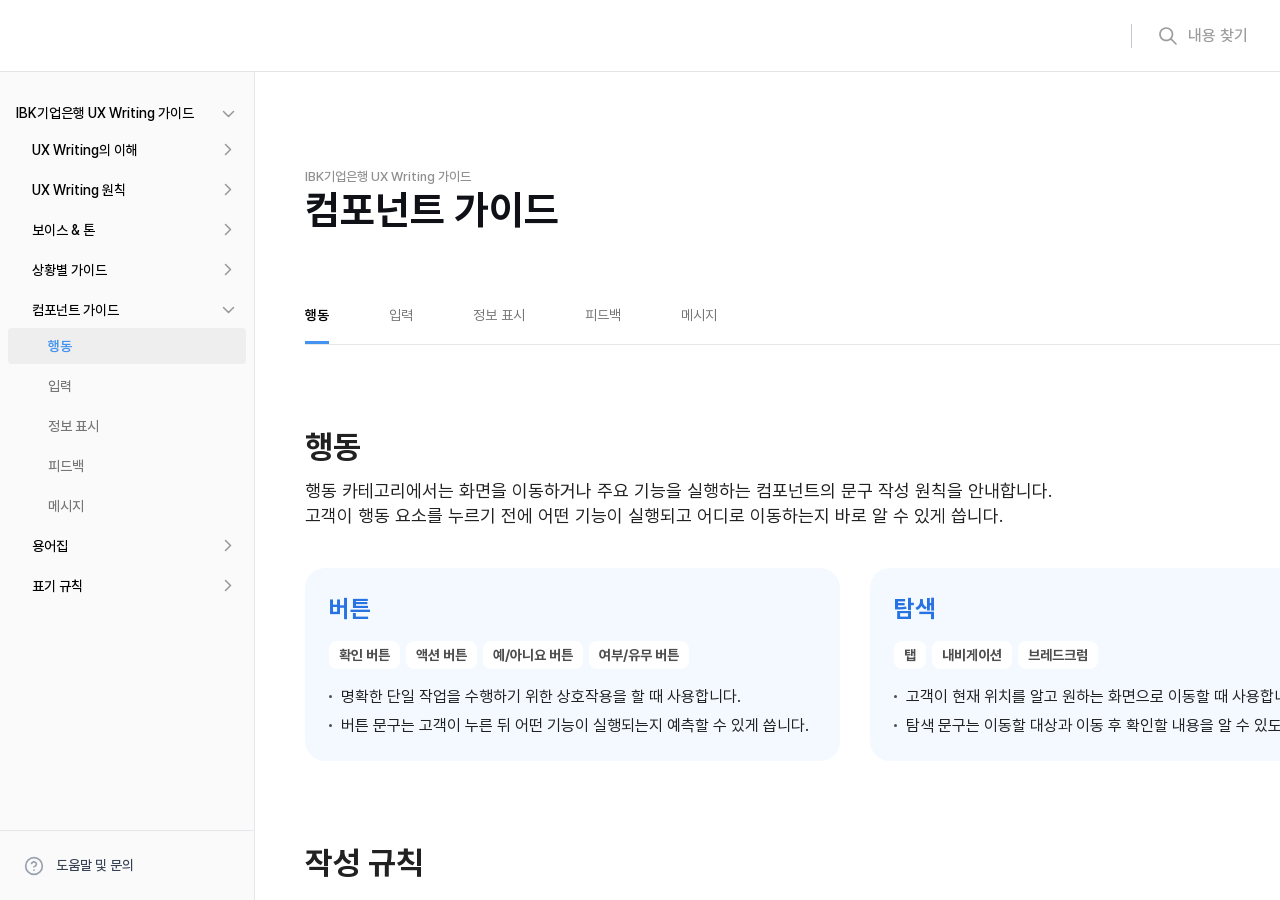
==== commit f218d9c1: "표기규칙 작업" ====
--- a/pages/component.html
+++ b/pages/component.html
@@ -3,10 +3,10 @@
   <head>
     <meta charset="UTF-8" />
     <meta name="viewport" content="width=device-width, initial-scale=1.0" />
-    <title>IBK기업은행 UX Writing 가이드 : UX Writing 원칙</title>
+    <title>IBK기업은행 UX Writing 가이드 : 컴포넌트 가이드</title>
     <meta
       name="title"
-      content="IBK기업은행 UX Writing 가이드 : UX Writing 원칙"
+      content="IBK기업은행 UX Writing 가이드 : 컴포넌트 가이드"
     />
     <meta name="author" content="하이유엑스컨설팅(하이UX)" />
     <meta
@@ -23,11 +23,11 @@
     <meta property="og:author" content="하이유엑스컨설팅(하이UX)" />
     <meta
       property="og:title"
-      content="IBK기업은행 UX Writing 가이드 : UX Writing 원칙"
+      content="IBK기업은행 UX Writing 가이드 : 컴포넌트 가이드"
     />
     <meta
       property="og:site_name"
-      content="IBK기업은행 UX Writing 가이드 : UX Writing 원칙"
+      content="IBK기업은행 UX Writing 가이드 : 컴포넌트 가이드"
     />
     <meta
       property="og:description"
@@ -36,7 +36,7 @@
     <meta name="twitter:card" content="summary" />
     <meta
       name="twitter:title"
-      content="IBK기업은행 UX Writing 가이드 : UX Writing 원칙"
+      content="IBK기업은행 UX Writing 가이드 : 컴포넌트 가이드"
     />
     <meta
       name="twitter:description"
@@ -44,11 +44,11 @@
     />
     <meta
       name="apple-mobile-web-app-title"
-      content="IBK기업은행 UX Writing 가이드 : UX Writing 원칙"
+      content="IBK기업은행 UX Writing 가이드 : 컴포넌트 가이드"
     />
     <meta
       name="application-name"
-      content="IBK기업은행 UX Writing 가이드 : UX Writing 원칙"
+      content="IBK기업은행 UX Writing 가이드 : 컴포넌트 가이드"
     />
 
     <link rel="stylesheet" type="text/css" href="../src/styles/css/style.css" />
@@ -152,7 +152,7 @@
                       <li class="active">
                         <button
                           type="button"
-                          data-tab-target="voicePage_tabBtn_1"
+                          data-tab-target="glossary_tabBtn_1"
                         >
                           개요
                         </button>
@@ -160,7 +160,7 @@
                       <li>
                         <button
                           type="button"
-                          data-tab-target="voicePage_tabBtn_2"
+                          data-tab-target="glossary_tabBtn_2"
                         >
                           보이스
                         </button>
@@ -168,7 +168,7 @@
                       <li>
                         <button
                           type="button"
-                          data-tab-target="voicePage_tabBtn_3"
+                          data-tab-target="glossary_tabBtn_3"
                         >
                           톤
                         </button>
@@ -176,7 +176,7 @@
                       <li>
                         <button
                           type="button"
-                          data-tab-target="voicePage_tabBtn_4"
+                          data-tab-target="glossary_tabBtn_4"
                         >
                           톤 상세
                         </button>
@@ -315,15 +315,15 @@
                       </li>
                     </ul>
                   </li>
-                  <li>
-                    <a href="glossary.html" class="how-write"
+                  <li >
+                    <a href="glossary.html" class="glossary"
                       >용어집</a
                     >
                     <ul class="depth-3">
-                      <li class="active">
+                      <li>
                         <button
                           type="button"
-                          data-tab-target="componentPage_tabBtn_1"
+                          data-tab-target="glossary_tabBtn_1"
                         >
                           개요
                         </button>
@@ -331,7 +331,7 @@
                       <li>
                         <button
                           type="button"
-                          data-tab-target="componentPage_tabBtn_2"
+                          data-tab-target="glossary_tabBtn_2"
                         >
                           대출/거래 용어
                         </button>
@@ -339,7 +339,7 @@
                       <li>
                         <button
                           type="button"
-                          data-tab-target="componentPage_tabBtn_3"
+                          data-tab-target="glossary_tabBtn_3"
                         >
                           금액/기간 용어
                         </button>
@@ -347,7 +347,7 @@
                       <li>
                         <button
                           type="button"
-                          data-tab-target="componentPage_tabBtn_4"
+                          data-tab-target="glossary_tabBtn_4"
                         >
                           신청/안내/행동 용어
                         </button>
@@ -355,7 +355,7 @@
                       <li>
                         <button
                           type="button"
-                          data-tab-target="componentPage_tabBtn_5"
+                          data-tab-target="glossary_tabBtn_5"
                         >
                           서비스/상품 명칭
                         </button>
@@ -363,7 +363,7 @@
                       <li>
                         <button
                           type="button"
-                          data-tab-target="componentPage_tabBtn_5"
+                          data-tab-target="glossary_tabBtn_6"
                         >
                           한자어
                         </button>
@@ -371,7 +371,7 @@
                       <li>
                         <button
                           type="button"
-                          data-tab-target="componentPage_tabBtn_5"
+                          data-tab-target="glossary_tabBtn_7"
                         >
                           외래어/약어/지시어
                         </button>
@@ -379,9 +379,78 @@
                       <li>
                         <button
                           type="button"
-                          data-tab-target="componentPage_tabBtn_5"
+                          data-tab-target="glossary_tabBtn_8"
                         >
                           피해야 할 표현
+                        </button>
+                      </li>
+                    </ul>
+                  </li>
+                  <li>
+                    <a href="notation.html" class="notation">표기 규칙</a>
+                    <ul class="depth-3">
+                      <li class="active">
+                        <button
+                          type="button"
+                          data-tab-target="notationPage_tabBtn_1"
+                        >
+                          개요
+                        </button>
+                      </li>
+                      <li>
+                        <button
+                          type="button"
+                          data-tab-target="notationPage_tabBtn_2"
+                        >
+                          숫자/금액
+                        </button>
+                      </li>
+                      <li>
+                        <button
+                          type="button"
+                          data-tab-target="notationPage_tabBtn_3"
+                        >
+                          날짜/시간
+                        </button>
+                      </li>
+                      <li>
+                        <button
+                          type="button"
+                          data-tab-target="notationPage_tabBtn_4"
+                        >
+                          문장 부호
+                        </button>
+                      </li>
+                      <li>
+                        <button
+                          type="button"
+                          data-tab-target="notationPage_tabBtn_5"
+                        >
+                          전화번호/인터넷주소(URL)
+                        </button>
+                      </li>
+                      <li>
+                        <button
+                          type="button"
+                          data-tab-target="notationPage_tabBtn_6"
+                        >
+                          맞춤법/띄어쓰기
+                        </button>
+                      </li>
+                      <li>
+                        <button
+                          type="button"
+                          data-tab-target="notationPage_tabBtn_7"
+                        >
+                          -해요/-하십시오체
+                        </button>
+                      </li>
+                      <li>
+                        <button
+                          type="button"
+                          data-tab-target="notationPage_tabBtn_8"
+                        >
+                          -하기형/명사형
                         </button>
                       </li>
                     </ul>
--- a/src/styles/css/style.css
+++ b/src/styles/css/style.css
@@ -1085,7 +1085,7 @@
   display: block;
   width: 100%;
   position: relative;
-  padding: 8px 8px 8px 24px;
+  padding: 8px 8px 8px 8px;
   font-size: 14px;
   font-weight: 500;
   line-height: 1.4;
@@ -1130,13 +1130,13 @@
   display: block;
   width: 100%;
   position: relative;
-  padding: 8px 8px 8px 40px;
+  padding: 8px 8px 8px 24px;
   border-radius: 4px;
   background-color: transparent;
   font-size: 14px;
   font-weight: 500;
   line-height: 1.43;
-  color: #767676;
+  color: #000;
   text-align: left;
   transition: background-color 0.2s ease-in-out;
 }
@@ -1203,7 +1203,7 @@
   display: block;
   width: 100%;
   position: relative;
-  padding: 8px 8px 8px 56px;
+  padding: 8px 8px 8px 40px;
   border-radius: 4px;
   background-color: transparent;
   font-size: 14px;
@@ -3443,58 +3443,6 @@
   margin-bottom: 10px;
   color: #333942;
 }
-.ex-box .rule-box .write-rule .rule-detail {
-  display: flex;
-  align-items: center;
-  gap: 9px;
-}
-.ex-box .rule-box .write-rule .rule-detail > div {
-  width: 54px;
-  height: 12px;
-  background: url("../../../src/images/icon/situation/situation_arrow_1.svg") no-repeat center;
-}
-.ex-box .rule-box .write-rule .rule-detail + .rule-detail {
-  margin-top: 10px;
-}
-.ex-box .rule-box .write-rule .detail-list {
-  display: flex;
-  align-items: center;
-  flex: 1;
-  gap: 9px;
-  padding: 12px 18px;
-  border-radius: 7px;
-  border-width: 1px;
-  background-color: #f4f6fa;
-  border: 1px solid #d3d6de;
-}
-.ex-box .rule-box .write-rule .detail-list dt {
-  font-size: 15px;
-  font-weight: 600;
-  line-height: 22px;
-  color: #8a909a;
-}
-.ex-box .rule-box .write-rule .detail-list dd {
-  font-size: 15px;
-  font-weight: 400;
-  line-height: 22px;
-  color: #454855;
-}
-.ex-box .rule-box .write-rule .detail-list.rec {
-  background: #eaf3ff;
-  border: 1px solid #c1e0fc;
-}
-.ex-box .rule-box .write-rule .detail-list.rec dt {
-  font-weight: 700;
-  font-size: 15px;
-  line-height: 22px;
-  color: #2873e3;
-}
-.ex-box .rule-box .write-rule .detail-list.rec dd {
-  font-weight: 500;
-  font-size: 15px;
-  line-height: 22px;
-  color: #101116;
-}
 
 .factor-wrap {
   display: flex;
@@ -3607,6 +3555,60 @@
 }
 .message-template-wrap .inner-box ul li + li {
   margin-top: 8px;
+}
+
+.rule-detail {
+  display: flex;
+  align-items: center;
+  gap: 9px;
+}
+.rule-detail > div {
+  width: 54px;
+  height: 12px;
+  background: url("../../../src/images/icon/situation/situation_arrow_1.svg") no-repeat center;
+}
+.rule-detail + .rule-detail {
+  margin-top: 10px;
+}
+
+.detail-list {
+  display: flex;
+  align-items: center;
+  flex: 1;
+  gap: 9px;
+  padding: 12px 18px;
+  border-radius: 7px;
+  border-width: 1px;
+  background-color: #f4f6fa;
+  border: 1px solid #d3d6de;
+}
+.detail-list dt {
+  font-size: 15px;
+  font-weight: 600;
+  line-height: 22px;
+  color: #8a909a;
+}
+.detail-list dd {
+  font-size: 15px;
+  font-weight: 400;
+  line-height: 22px;
+  color: #454855;
+}
+.detail-list.rec {
+  background: #eaf3ff;
+  border: 1px solid #c1e0fc;
+}
+.detail-list.rec dt {
+  font-weight: 700;
+  font-size: 15px;
+  line-height: 22px;
+  color: #2873e3;
+}
+.detail-list.rec dd {
+  font-weight: 500;
+  font-size: 15px;
+  line-height: 22px;
+  color: #101116;
 }
 
 .component__act .top-box {
@@ -3686,9 +3688,97 @@
 .component .blue-num-list li + li {
   margin-top: 20px;
 }
+.component .blue-num-list li + li .point {
+  color: #2873e3;
+}
 .component .ex-box .rule-box .rec-tone {
   padding-bottom: 0;
 }
+.component .ex-box .rule-box .rec-tone p {
+  text-align: left;
+}
 .component .ex-box + .ex-box {
   margin-top: 40px;
-}/*# sourceMappingURL=style.css.map */+}
+.component .img-wrap {
+  display: flex;
+  flex-direction: row;
+  align-items: center;
+  justify-content: space-between;
+  gap: 0;
+  margin: 40px 0;
+}
+.component .img-wrap .img-box {
+  flex: 1;
+  display: flex;
+  flex-direction: column;
+  align-items: center;
+  justify-content: space-between;
+  gap: 0;
+  margin: 0;
+  gap: 27px;
+}
+.component .img-wrap .img-box span {
+  display: flex;
+  flex-direction: row;
+  align-items: center;
+  justify-content: center;
+  gap: 0;
+  gap: 12px;
+  padding: 3.5px 18.5px;
+  background-color: #fce5e4;
+  border-radius: 16px;
+  font-size: 14px;
+  font-weight: 600;
+  line-height: 25px;
+  color: #212121;
+}
+.component .img-wrap .img-box span::before {
+  content: "";
+  width: 16px;
+  height: 16px;
+  background-image: url("data:image/svg+xml,%0A%3Csvg width='16' height='16' viewBox='0 0 16 16' fill='none' xmlns='http://www.w3.org/2000/svg'%3E%3Cpath d='M12 4L4 12M4 4L12 12' stroke='%23212121' stroke-linecap='round' stroke-linejoin='round'/%3E%3C/svg%3E%0A");
+}
+.component .img-wrap .img-box.do span {
+  background-color: #bdf4e9;
+}
+.component .img-wrap .img-box.do span::before {
+  background-image: url("data:image/svg+xml,%0A%3Csvg width='16' height='16' viewBox='0 0 16 16' fill='none' xmlns='http://www.w3.org/2000/svg'%3E%3Cpath d='M13.3337 4L6.00033 11.3333L2.66699 8' stroke='%23212121' stroke-linecap='round' stroke-linejoin='round'/%3E%3C/svg%3E%0A");
+}
+.component .img-wrap .img-box img {
+  width: fit-content;
+  object-fit: contain;
+  box-shadow: 0px 3.59px 21.48px 0px rgba(0, 0, 0, 0.0588235294);
+}
+.component .img-wrap .img-box p {
+  text-align: center;
+  font-size: 16px;
+  font-weight: 400;
+  line-height: 23px;
+  color: #4e4e4e;
+}
+
+.notation .detail-list .dot-list {
+  margin: 0;
+}
+.notation .dot-list {
+  margin: 16px 0 14px;
+}
+.notation .dot-list li {
+  width: 100%;
+  position: relative;
+  padding-left: 12px;
+  font-size: 18px;
+  line-height: 25px;
+  color: #4e4e4e;
+}
+.notation .dot-list li::before {
+  content: "";
+  width: 3px;
+  height: 3px;
+  border-radius: 50%;
+  background-color: #4e4e4e;
+  position: absolute;
+  top: 10px;
+  left: 0;
+}
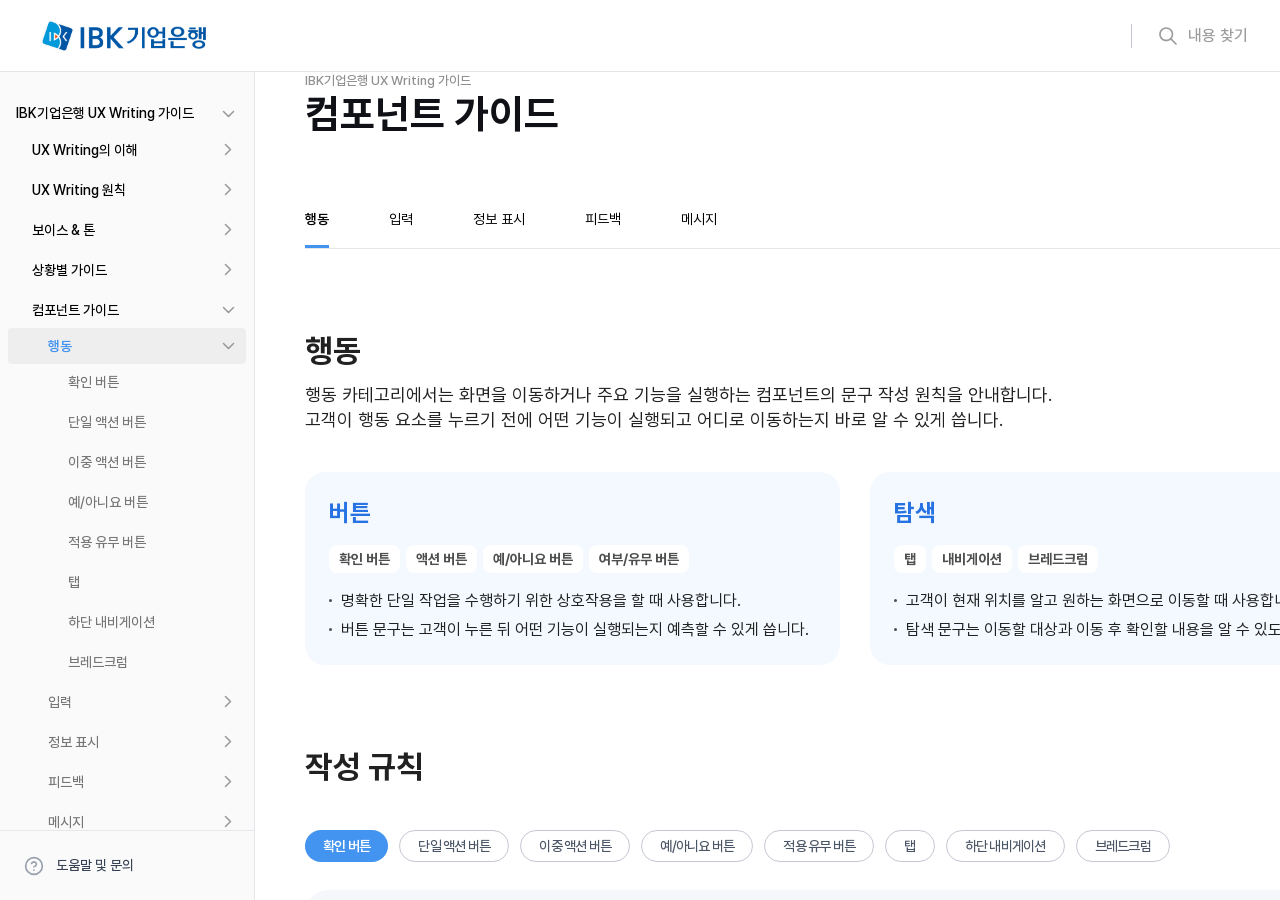
==== commit 5669ffaa: "정리" ====
--- a/pages/component.html
+++ b/pages/component.html
@@ -4,52 +4,22 @@
     <meta charset="UTF-8" />
     <meta name="viewport" content="width=device-width, initial-scale=1.0" />
     <title>IBK기업은행 UX Writing 가이드 : 컴포넌트 가이드</title>
-    <meta
-      name="title"
-      content="IBK기업은행 UX Writing 가이드 : 컴포넌트 가이드"
-    />
+    <meta name="title" content="IBK기업은행 UX Writing 가이드 : 컴포넌트 가이드" />
     <meta name="author" content="하이유엑스컨설팅(하이UX)" />
-    <meta
-      name="description"
-      content="고객이 금융 정보를 쉽게 이해하고, 상황에 맞게 판단하며, 다음 행동을 명확히 알 수 있도록 돕습니다."
-    />
-    <meta
-      name="keyword"
-      content="IBK, IBK기업은행, UX Writing, UX 라이팅, UX 컨설팅, 하이유엑스컨설팅, 하이UX컨설팅"
-    />
+    <meta name="description" content="고객이 금융 정보를 쉽게 이해하고, 상황에 맞게 판단하며, 다음 행동을 명확히 알 수 있도록 돕습니다." />
+    <meta name="keyword" content="IBK, IBK기업은행, UX Writing, UX 라이팅, UX 컨설팅, 하이유엑스컨설팅, 하이UX컨설팅" />
     <meta name="format-detection" content="telephone=no" />
     <meta property="og:locale" content="ko_KR" />
     <meta property="og:type" content="website" />
     <meta property="og:author" content="하이유엑스컨설팅(하이UX)" />
-    <meta
-      property="og:title"
-      content="IBK기업은행 UX Writing 가이드 : 컴포넌트 가이드"
-    />
-    <meta
-      property="og:site_name"
-      content="IBK기업은행 UX Writing 가이드 : 컴포넌트 가이드"
-    />
-    <meta
-      property="og:description"
-      content="고객이 금융 정보를 쉽게 이해하고, 상황에 맞게 판단하며, 다음 행동을 명확히 알 수 있도록 돕습니다."
-    />
+    <meta property="og:title" content="IBK기업은행 UX Writing 가이드 : 컴포넌트 가이드" />
+    <meta property="og:site_name" content="IBK기업은행 UX Writing 가이드 : 컴포넌트 가이드" />
+    <meta property="og:description" content="고객이 금융 정보를 쉽게 이해하고, 상황에 맞게 판단하며, 다음 행동을 명확히 알 수 있도록 돕습니다." />
     <meta name="twitter:card" content="summary" />
-    <meta
-      name="twitter:title"
-      content="IBK기업은행 UX Writing 가이드 : 컴포넌트 가이드"
-    />
-    <meta
-      name="twitter:description"
-      content="고객이 금융 정보를 쉽게 이해하고, 상황에 맞게 판단하며, 다음 행동을 명확히 알 수 있도록 돕습니다."
-    />
-    <meta
-      name="apple-mobile-web-app-title"
-      content="IBK기업은행 UX Writing 가이드 : 컴포넌트 가이드"
-    />
-    <meta
-      name="application-name"
-      content="IBK기업은행 UX Writing 가이드 : 컴포넌트 가이드"
-    />
+    <meta name="twitter:title" content="IBK기업은행 UX Writing 가이드 : 컴포넌트 가이드" />
+    <meta name="twitter:description" content="고객이 금융 정보를 쉽게 이해하고, 상황에 맞게 판단하며, 다음 행동을 명확히 알 수 있도록 돕습니다." />
+    <meta name="apple-mobile-web-app-title" content="IBK기업은행 UX Writing 가이드 : 컴포넌트 가이드" />
+    <meta name="application-name" content="IBK기업은행 UX Writing 가이드 : 컴포넌트 가이드" />
 
     <link rel="stylesheet" type="text/css" href="../src/styles/css/style.css" />
   </head>
@@ -58,7 +28,7 @@
       <!-- [HEADER] -->
       <header class="header">
         <div class="logo">
-          <!-- <img src="../src/images/icon/logo.png" alt="IBK기업은행 로고" /> -->
+          <img src="../src/images/icon/logo.png" alt="IBK기업은행 로고" />
         </div>
         <div class="search-box">
           <div class="input-box">
@@ -79,25 +49,13 @@
                 <a href="#" class="ux-guide">IBK기업은행 UX Writing 가이드</a>
                 <ul class="depth-2">
                   <li>
-                    <a href="concept.html" class="ux-concept"
-                      >UX Writing의 이해</a
-                    >
+                    <a href="concept.html" class="ux-concept">UX Writing의 이해</a>
                     <ul class="depth-3">
                       <li>
-                        <button
-                          type="button"
-                          data-tab-target="conceptPage_tabBtn_1"
-                        >
-                          UX Writing이란?
-                        </button>
-                      </li>
-                      <li>
-                        <button
-                          type="button"
-                          data-tab-target="conceptPage_tabBtn_2"
-                        >
-                          UX Writing 철학
-                        </button>
+                        <button type="button" data-tab-target="conceptPage_tabBtn_1">UX Writing이란?</button>
+                      </li>
+                      <li>
+                        <button type="button" data-tab-target="conceptPage_tabBtn_2">UX Writing 철학</button>
                       </li>
                     </ul>
                   </li>
@@ -105,44 +63,19 @@
                     <a href="rule.html" class="ux-rule">UX Writing 원칙</a>
                     <ul class="depth-3">
                       <li>
-                        <button
-                          type="button"
-                          data-tab-target="rulePage_tabBtn_1"
-                        >
-                          개요
-                        </button>
-                      </li>
-                      <li>
-                        <button
-                          type="button"
-                          data-tab-target="rulePage_tabBtn_2"
-                        >
-                          쉽게쓰기
-                        </button>
-                      </li>
-                      <li>
-                        <button
-                          type="button"
-                          data-tab-target="rulePage_tabBtn_3"
-                        >
-                          판단돕기
-                        </button>
-                      </li>
-                      <li>
-                        <button
-                          type="button"
-                          data-tab-target="rulePage_tabBtn_4"
-                        >
-                          안내하기
-                        </button>
-                      </li>
-                      <li>
-                        <button
-                          type="button"
-                          data-tab-target="rulePage_tabBtn_5"
-                        >
-                          맞춰 전달하기
-                        </button>
+                        <button type="button" data-tab-target="rulePage_tabBtn_1">개요</button>
+                      </li>
+                      <li>
+                        <button type="button" data-tab-target="rulePage_tabBtn_2">쉽게쓰기</button>
+                      </li>
+                      <li>
+                        <button type="button" data-tab-target="rulePage_tabBtn_3">판단돕기</button>
+                      </li>
+                      <li>
+                        <button type="button" data-tab-target="rulePage_tabBtn_4">안내하기</button>
+                      </li>
+                      <li>
+                        <button type="button" data-tab-target="rulePage_tabBtn_5">맞춰 전달하기</button>
                       </li>
                     </ul>
                   </li>
@@ -150,36 +83,16 @@
                     <a href="voice.html" class="voice">보이스 & 톤</a>
                     <ul class="depth-3">
                       <li class="active">
-                        <button
-                          type="button"
-                          data-tab-target="glossary_tabBtn_1"
-                        >
-                          개요
-                        </button>
-                      </li>
-                      <li>
-                        <button
-                          type="button"
-                          data-tab-target="glossary_tabBtn_2"
-                        >
-                          보이스
-                        </button>
-                      </li>
-                      <li>
-                        <button
-                          type="button"
-                          data-tab-target="glossary_tabBtn_3"
-                        >
-                          톤
-                        </button>
-                      </li>
-                      <li>
-                        <button
-                          type="button"
-                          data-tab-target="glossary_tabBtn_4"
-                        >
-                          톤 상세
-                        </button>
+                        <button type="button" data-tab-target="glossary_tabBtn_1">개요</button>
+                      </li>
+                      <li>
+                        <button type="button" data-tab-target="glossary_tabBtn_2">보이스</button>
+                      </li>
+                      <li>
+                        <button type="button" data-tab-target="glossary_tabBtn_3">톤</button>
+                      </li>
+                      <li>
+                        <button type="button" data-tab-target="glossary_tabBtn_4">톤 상세</button>
                       </li>
                     </ul>
                   </li>
@@ -187,202 +100,144 @@
                     <a href="situation.html" class="situation">상황별 가이드</a>
                     <ul class="depth-3">
                       <li class="active">
-                        <button
-                          type="button"
-                          data-tab-target="situationPage_tabBtn_1"
-                        >
-                          회원 가입
-                        </button>
-                      </li>
-                      <li>
-                        <button
-                          type="button"
-                          data-tab-target="situationPage_tabBtn_2"
-                        >
-                          인증
-                        </button>
-                      </li>
-                      <li>
-                        <button
-                          type="button"
-                          data-tab-target="situationPage_tabBtn_3"
-                        >
-                          상품 가입
-                        </button>
-                      </li>
-                      <li>
-                        <button
-                          type="button"
-                          data-tab-target="situationPage_tabBtn_4"
-                        >
-                          정보 조회
-                        </button>
-                      </li>
-                      <li>
-                        <button
-                          type="button"
-                          data-tab-target="situationPage_tabBtn_5"
-                        >
-                          이체 납부
-                        </button>
-                      </li>
-                      <li>
-                        <button
-                          type="button"
-                          data-tab-target="situationPage_tabBtn_6"
-                        >
-                          이용 관리
-                        </button>
-                      </li>
-                      <li>
-                        <button
-                          type="button"
-                          data-tab-target="situationPage_tabBtn_7"
-                        >
-                          서류 발급
-                        </button>
-                      </li>
-                      <li>
-                        <button
-                          type="button"
-                          data-tab-target="situationPage_tabBtn_8"
-                        >
-                          문제 해결
-                        </button>
-                      </li>
-                      <li>
-                        <button
-                          type="button"
-                          data-tab-target="situationPage_tabBtn_9"
-                        >
-                          기업 서비스
-                        </button>
-                      </li>
-                      <li>
-                        <button
-                          type="button"
-                          data-tab-target="situationPage_tabBtn_10"
-                        >
-                          발송 메시지
-                        </button>
+                        <button type="button" data-tab-target="situationPage_tabBtn_1">회원 가입</button>
+                      </li>
+                      <li>
+                        <button type="button" data-tab-target="situationPage_tabBtn_2">인증</button>
+                      </li>
+                      <li>
+                        <button type="button" data-tab-target="situationPage_tabBtn_3">상품 가입</button>
+                      </li>
+                      <li>
+                        <button type="button" data-tab-target="situationPage_tabBtn_4">정보 조회</button>
+                      </li>
+                      <li>
+                        <button type="button" data-tab-target="situationPage_tabBtn_5">이체 납부</button>
+                      </li>
+                      <li>
+                        <button type="button" data-tab-target="situationPage_tabBtn_6">이용 관리</button>
+                      </li>
+                      <li>
+                        <button type="button" data-tab-target="situationPage_tabBtn_7">서류 발급</button>
+                      </li>
+                      <li>
+                        <button type="button" data-tab-target="situationPage_tabBtn_8">문제 해결</button>
+                      </li>
+                      <li>
+                        <button type="button" data-tab-target="situationPage_tabBtn_9">기업 서비스</button>
+                      </li>
+                      <li>
+                        <button type="button" data-tab-target="situationPage_tabBtn_10">발송 메시지</button>
                       </li>
                     </ul>
                   </li>
                   <li class="on">
-                    <a href="component.html" class="how-write"
-                      >컴포넌트 가이드</a
-                    >
+                    <a href="component.html" class="how-write">컴포넌트 가이드</a>
                     <ul class="depth-3">
                       <li class="active">
-                        <button
-                          type="button"
-                          data-tab-target="componentPage_tabBtn_1"
-                        >
-                          행동
-                        </button>
-                      </li>
-                      <li>
-                        <button
-                          type="button"
-                          data-tab-target="componentPage_tabBtn_2"
-                        >
-                          입력
-                        </button>
-                      </li>
-                      <li>
-                        <button
-                          type="button"
-                          data-tab-target="componentPage_tabBtn_3"
-                        >
-                          정보 표시
-                        </button>
-                      </li>
-                      <li>
-                        <button
-                          type="button"
-                          data-tab-target="componentPage_tabBtn_4"
-                        >
-                          피드백
-                        </button>
-                      </li>
-                      <li>
-                        <button
-                          type="button"
-                          data-tab-target="componentPage_tabBtn_5"
-                        >
-                          메시지
-                        </button>
+                        <button type="button" data-tab-target="componentPage_tabBtn_1">행동</button>
+                        <ul class="depth-4">
+                          <li>
+                            <a href="#act-btn-1-1">확인 버튼 </a>
+                          </li>
+                          <li><a href="#act-btn-1-2">단일 액션 버튼</a></li>
+                          <li><a href="#act-btn-1-3">이중 액션 버튼</a></li>
+                          <li><a href="#act-btn-1-4">예/아니요 버튼</a></li>
+                          <li><a href="#act-btn-1-5">적용 유무 버튼</a></li>
+                          <li><a href="#act-btn-1-6">탭</a></li>
+                          <li><a href="#act-btn-1-7">하단 내비게이션</a></li>
+                          <li>
+                            <a href="#act-btn-1-8">브레드크럼</a>
+                          </li>
+                        </ul>
+                      </li>
+                      <li>
+                        <button type="button" data-tab-target="componentPage_tabBtn_2">입력</button>
+                        <ul class="depth-4">
+                          <li>
+                            <a href="#act-btn-2-1">플레이스홀더</a>
+                          </li>
+                          <li><a href="#act-btn-2-2">정보 헬퍼텍스트</a></li>
+                          <li><a href="#act-btn-2-3">오류 헬퍼텍스트</a></li>
+                          <li><a href="#act-btn-2-4">체크박스</a></li>
+                          <li><a href="#act-btn-2-5">라디오 버튼</a></li>
+                          <li><a href="#act-btn-2-6">토글 스위치</a></li>
+                          <li><a href="#act-btn-2-7">드롭다운</a></li>
+                          <li><a href="#act-btn-2-8">슬라이더</a></li>
+                        </ul>
+                      </li>
+                      <li>
+                        <button type="button" data-tab-target="componentPage_tabBtn_3">정보 표시</button>
+                        <ul class="depth-4">
+                          <li>
+                            <a href="#act-btn-3-1">리스트</a>
+                          </li>
+                          <li><a href="#act-btn-3-2">진행 단계</a></li>
+                          <li><a href="#act-btn-3-3">인포 박스</a></li>
+                          <li><a href="#act-btn-3-4">배너</a></li>
+                          <li><a href="#act-btn-3-5">툴팁</a></li>
+                          <li><a href="#act-btn-3-6">팝오버</a></li>
+                          <li><a href="#act-btn-3-7">라벨</a></li>
+                          <li>
+                            <a href="#act-btn-3-8">칩</a>
+                          </li>
+                        </ul>
+                      </li>
+                      <li>
+                        <button type="button" data-tab-target="componentPage_tabBtn_4">피드백</button>
+                        <ul class="depth-4">
+                          <li>
+                            <a href="#act-btn-4-1">행동 결과 토스트</a>
+                          </li>
+                          <li><a href="#act-btn-4-2">처리 결과 토스트</a></li>
+                          <li><a href="#act-btn-4-3">안내 팝업</a></li>
+                          <li><a href="#act-btn-4-4">오류 팝업</a></li>
+                          <li><a href="#act-btn-4-5">확인 팝업</a></li>
+                          <li><a href="#act-btn-4-6">안내/행동 바텀시트</a></li>
+                          <li><a href="#act-btn-4-7">선택/입력 바텀시트</a></li>
+                          <li><a href="#act-btn-4-8">데이터 없음</a></li>
+                        </ul>
+                      </li>
+                      <li>
+                        <button type="button" data-tab-target="componentPage_tabBtn_5">메시지</button>
+                        <ul class="depth-4">
+                          <li>
+                            <a href="#act-btn-5-1">완료 메시지</a>
+                          </li>
+                          <li><a href="#act-btn-5-2">오류/거절 메시지</a></li>
+                          <li><a href="#act-btn-5-3">소개 메시지</a></li>
+                          <li><a href="#act-btn-5-4">행동 요청 메시지</a></li>
+                          <li><a href="#act-btn-5-5">유의사항</a></li>
+                        </ul>
                       </li>
                     </ul>
                   </li>
-                  <li >
-                    <a href="glossary.html" class="glossary"
-                      >용어집</a
-                    >
+                  <li>
+                    <a href="glossary.html" class="glossary">용어집</a>
                     <ul class="depth-3">
                       <li>
-                        <button
-                          type="button"
-                          data-tab-target="glossary_tabBtn_1"
-                        >
-                          개요
-                        </button>
-                      </li>
-                      <li>
-                        <button
-                          type="button"
-                          data-tab-target="glossary_tabBtn_2"
-                        >
-                          대출/거래 용어
-                        </button>
-                      </li>
-                      <li>
-                        <button
-                          type="button"
-                          data-tab-target="glossary_tabBtn_3"
-                        >
-                          금액/기간 용어
-                        </button>
-                      </li>
-                      <li>
-                        <button
-                          type="button"
-                          data-tab-target="glossary_tabBtn_4"
-                        >
-                          신청/안내/행동 용어
-                        </button>
-                      </li>
-                      <li>
-                        <button
-                          type="button"
-                          data-tab-target="glossary_tabBtn_5"
-                        >
-                          서비스/상품 명칭
-                        </button>
-                      </li>
-                      <li>
-                        <button
-                          type="button"
-                          data-tab-target="glossary_tabBtn_6"
-                        >
-                          한자어
-                        </button>
-                      </li>
-                      <li>
-                        <button
-                          type="button"
-                          data-tab-target="glossary_tabBtn_7"
-                        >
-                          외래어/약어/지시어
-                        </button>
-                      </li>
-                      <li>
-                        <button
-                          type="button"
-                          data-tab-target="glossary_tabBtn_8"
-                        >
-                          피해야 할 표현
-                        </button>
+                        <button type="button" data-tab-target="glossary_tabBtn_1">개요</button>
+                      </li>
+                      <li>
+                        <button type="button" data-tab-target="glossary_tabBtn_2">대출/거래 용어</button>
+                      </li>
+                      <li>
+                        <button type="button" data-tab-target="glossary_tabBtn_3">금액/기간 용어</button>
+                      </li>
+                      <li>
+                        <button type="button" data-tab-target="glossary_tabBtn_4">신청/안내/행동 용어</button>
+                      </li>
+                      <li>
+                        <button type="button" data-tab-target="glossary_tabBtn_5">서비스/상품 명칭</button>
+                      </li>
+                      <li>
+                        <button type="button" data-tab-target="glossary_tabBtn_6">한자어</button>
+                      </li>
+                      <li>
+                        <button type="button" data-tab-target="glossary_tabBtn_7">외래어/약어/지시어</button>
+                      </li>
+                      <li>
+                        <button type="button" data-tab-target="glossary_tabBtn_8">피해야 할 표현</button>
                       </li>
                     </ul>
                   </li>
@@ -390,68 +245,28 @@
                     <a href="notation.html" class="notation">표기 규칙</a>
                     <ul class="depth-3">
                       <li class="active">
-                        <button
-                          type="button"
-                          data-tab-target="notationPage_tabBtn_1"
-                        >
-                          개요
-                        </button>
-                      </li>
-                      <li>
-                        <button
-                          type="button"
-                          data-tab-target="notationPage_tabBtn_2"
-                        >
-                          숫자/금액
-                        </button>
-                      </li>
-                      <li>
-                        <button
-                          type="button"
-                          data-tab-target="notationPage_tabBtn_3"
-                        >
-                          날짜/시간
-                        </button>
-                      </li>
-                      <li>
-                        <button
-                          type="button"
-                          data-tab-target="notationPage_tabBtn_4"
-                        >
-                          문장 부호
-                        </button>
-                      </li>
-                      <li>
-                        <button
-                          type="button"
-                          data-tab-target="notationPage_tabBtn_5"
-                        >
-                          전화번호/인터넷주소(URL)
-                        </button>
-                      </li>
-                      <li>
-                        <button
-                          type="button"
-                          data-tab-target="notationPage_tabBtn_6"
-                        >
-                          맞춤법/띄어쓰기
-                        </button>
-                      </li>
-                      <li>
-                        <button
-                          type="button"
-                          data-tab-target="notationPage_tabBtn_7"
-                        >
-                          -해요/-하십시오체
-                        </button>
-                      </li>
-                      <li>
-                        <button
-                          type="button"
-                          data-tab-target="notationPage_tabBtn_8"
-                        >
-                          -하기형/명사형
-                        </button>
+                        <button type="button" data-tab-target="notationPage_tabBtn_1">개요</button>
+                      </li>
+                      <li>
+                        <button type="button" data-tab-target="notationPage_tabBtn_2">숫자/금액</button>
+                      </li>
+                      <li>
+                        <button type="button" data-tab-target="notationPage_tabBtn_3">날짜/시간</button>
+                      </li>
+                      <li>
+                        <button type="button" data-tab-target="notationPage_tabBtn_4">문장 부호</button>
+                      </li>
+                      <li>
+                        <button type="button" data-tab-target="notationPage_tabBtn_5">전화번호/인터넷주소(URL)</button>
+                      </li>
+                      <li>
+                        <button type="button" data-tab-target="notationPage_tabBtn_6">맞춤법/띄어쓰기</button>
+                      </li>
+                      <li>
+                        <button type="button" data-tab-target="notationPage_tabBtn_7">-해요/-하십시오체</button>
+                      </li>
+                      <li>
+                        <button type="button" data-tab-target="notationPage_tabBtn_8">-하기형/명사형</button>
                       </li>
                     </ul>
                   </li>
@@ -472,73 +287,20 @@
           </div>
           <div class="page__tab">
             <div class="page__tab-list" role="tablist" aria-label="페이지 탭">
-              <button
-                type="button"
-                class="tab-btn"
-                role="tab"
-                id="componentPage_tabBtn_1"
-                aria-controls="componentPage_tabPanel_1"
-                aria-selected="true"
-              >
-                행동
-              </button>
-              <button
-                type="button"
-                class="tab-btn"
-                role="tab"
-                id="componentPage_tabBtn_2"
-                aria-controls="componentPage_tabPanel_2"
-                aria-selected="false"
-              >
-                입력
-              </button>
-              <button
-                type="button"
-                class="tab-btn"
-                role="tab"
-                id="componentPage_tabBtn_3"
-                aria-controls="componentPage_tabPanel_3"
-                aria-selected="false"
-              >
-                정보 표시
-              </button>
-              <button
-                type="button"
-                class="tab-btn"
-                role="tab"
-                id="componentPage_tabBtn_4"
-                aria-controls="componentPage_tabPanel_4"
-                aria-selected="false"
-              >
-                피드백
-              </button>
-              <button
-                type="button"
-                class="tab-btn"
-                role="tab"
-                id="componentPage_tabBtn_5"
-                aria-controls="componentPage_tabPanel_5"
-                aria-selected="false"
-              >
-                메시지
-              </button>
+              <button type="button" class="tab-btn" role="tab" id="componentPage_tabBtn_1" aria-controls="componentPage_tabPanel_1" aria-selected="true">행동</button>
+              <button type="button" class="tab-btn" role="tab" id="componentPage_tabBtn_2" aria-controls="componentPage_tabPanel_2" aria-selected="false">입력</button>
+              <button type="button" class="tab-btn" role="tab" id="componentPage_tabBtn_3" aria-controls="componentPage_tabPanel_3" aria-selected="false">정보 표시</button>
+              <button type="button" class="tab-btn" role="tab" id="componentPage_tabBtn_4" aria-controls="componentPage_tabPanel_4" aria-selected="false">피드백</button>
+              <button type="button" class="tab-btn" role="tab" id="componentPage_tabBtn_5" aria-controls="componentPage_tabPanel_5" aria-selected="false">메시지</button>
             </div>
             <div class="page-tabs__cnt">
               <!-- TAB : 행동 -->
-              <div
-                class="page-tabs__panel"
-                role="tabpanel"
-                id="componentPage_tabPanel_1"
-                aria-labelledby="componentPage_tabBtn_1"
-                tabindex="0"
-              >
+              <div class="page-tabs__panel" role="tabpanel" id="componentPage_tabPanel_1" aria-labelledby="componentPage_tabBtn_1" tabindex="0">
                 <div class="cnt-box">
                   <h2 class="cnt-tit">행동</h2>
                   <p>
-                    행동 카테고리에서는 화면을 이동하거나 주요 기능을 실행하는
-                    컴포넌트의 문구 작성 원칙을 안내합니다.<br />
-                    고객이 행동 요소를 누르기 전에 어떤 기능이 실행되고 어디로
-                    이동하는지 바로 알 수 있게 씁니다.
+                    행동 카테고리에서는 화면을 이동하거나 주요 기능을 실행하는 컴포넌트의 문구 작성 원칙을 안내합니다.<br />
+                    고객이 행동 요소를 누르기 전에 어떤 기능이 실행되고 어디로 이동하는지 바로 알 수 있게 씁니다.
                   </p>
                   <div class="component__act">
                     <div class="top-box">
@@ -552,14 +314,8 @@
                         </div>
                         <div class="list-box">
                           <ul class="dot-list">
-                            <li>
-                              명확한 단일 작업을 수행하기 위한 상호작용을 할 때
-                              사용합니다.
-                            </li>
-                            <li>
-                              버튼 문구는 고객이 누른 뒤 어떤 기능이 실행되는지
-                              예측할 수 있게 씁니다.
-                            </li>
+                            <li>명확한 단일 작업을 수행하기 위한 상호작용을 할 때 사용합니다.</li>
+                            <li>버튼 문구는 고객이 누른 뒤 어떤 기능이 실행되는지 예측할 수 있게 씁니다.</li>
                           </ul>
                         </div>
                       </div>
@@ -572,14 +328,8 @@
                         </div>
                         <div class="list-box">
                           <ul class="dot-list">
-                            <li>
-                              고객이 현재 위치를 알고 원하는 화면으로 이동할 때
-                              사용합니다.
-                            </li>
-                            <li>
-                              탐색 문구는 이동할 대상과 이동 후 확인할 내용을 알
-                              수 있도록 씁니다.
-                            </li>
+                            <li>고객이 현재 위치를 알고 원하는 화면으로 이동할 때 사용합니다.</li>
+                            <li>탐색 문구는 이동할 대상과 이동 후 확인할 내용을 알 수 있도록 씁니다.</li>
                           </ul>
                         </div>
                       </div>
@@ -590,150 +340,53 @@
                   <h2 class="cnt-tit">작성 규칙</h2>
 
                   <div class="page__tab">
-                    <div
-                      class="page__tab-sublist"
-                      role="sub-tablist"
-                      aria-label="페이지 탭"
-                    >
-                      <a
-                        href="#act-btn-1-1"
-                        class="tab-btn"
-                        aria-selected="true"
-                        role="sub-tab"
-                      >
-                        확인 버튼
-                      </a>
-                      <a
-                        href="#act-btn-1-2"
-                        class="tab-btn"
-                        aria-selected="false"
-                        role="sub-tab"
-                      >
-                        단일 액션 버튼
-                      </a>
-                      <a
-                        href="#act-btn-1-3"
-                        class="tab-btn"
-                        aria-selected="false"
-                        role="sub-tab"
-                      >
-                        이중 액션 버튼
-                      </a>
-                      <a
-                        href="#act-btn-1-4"
-                        class="tab-btn"
-                        aria-selected="false"
-                        role="sub-tab"
-                      >
-                        예/아니요 버튼
-                      </a>
-                      <a
-                        href="#act-btn-1-5"
-                        class="tab-btn"
-                        aria-selected="false"
-                        role="sub-tab"
-                      >
-                        적용 유무 버튼
-                      </a>
-                      <a
-                        href="#act-btn-1-6"
-                        class="tab-btn"
-                        aria-selected="false"
-                        role="sub-tab"
-                      >
-                        탭
-                      </a>
-                      <a
-                        href="#act-btn-1-7"
-                        class="tab-btn"
-                        aria-selected="false"
-                        role="sub-tab"
-                      >
-                        하단 내비게이션
-                      </a>
-                      <a
-                        href="#act-btn-1-8"
-                        class="tab-btn"
-                        aria-selected="false"
-                        role="sub-tab"
-                      >
-                        브레드크럼
-                      </a>
+                    <div class="page__tab-sublist is-sticky" role="sub-tablist" aria-label="페이지 탭">
+                      <a href="#act-btn-1-1" class="tab-btn" aria-selected="true" role="sub-tab"> 확인 버튼 </a>
+                      <a href="#act-btn-1-2" class="tab-btn" aria-selected="false" role="sub-tab"> 단일 액션 버튼 </a>
+                      <a href="#act-btn-1-3" class="tab-btn" aria-selected="false" role="sub-tab"> 이중 액션 버튼 </a>
+                      <a href="#act-btn-1-4" class="tab-btn" aria-selected="false" role="sub-tab"> 예/아니요 버튼 </a>
+                      <a href="#act-btn-1-5" class="tab-btn" aria-selected="false" role="sub-tab"> 적용 유무 버튼 </a>
+                      <a href="#act-btn-1-6" class="tab-btn" aria-selected="false" role="sub-tab"> 탭 </a>
+                      <a href="#act-btn-1-7" class="tab-btn" aria-selected="false" role="sub-tab"> 하단 내비게이션 </a>
+                      <a href="#act-btn-1-8" class="tab-btn" aria-selected="false" role="sub-tab"> 브레드크럼 </a>
                     </div>
                     <div class="page-subtabs__cnt">
                       <div class="page-tabs__panel">
-                        <div class="cnt-box">
+                        <div class="cnt-box mt-0">
                           <!-- ANCHOR : 확인 버튼 -->
                           <div class="ex-box" id="act-btn-1-1">
-                            <h3 class="cnt-sub-title">
-                              확인 버튼 (Confirm Button)
-                            </h3>
-                            <p>
-                              안내, 완료, 오류 내용을 확인했을 때 누르는
-                              버튼입니다. 다른 표현을 덧붙이거나 변형하지 않고
-                              [확인]이라고 씁니다.
-                            </p>
-
-                            <div class="img-wrap">
-                              <div class="dont img-box">
-                                <span>Don't</span>
-                                <img
-                                  src="../src/images/img/img-component-1-1.png"
-                                  alt="확인 버튼의 잘못된 예시"
-                                />
-                                <p>
-                                  [닫기]는 화면 종료 동작이라서<br />내용을
-                                  확인했다는 의미와 맞지 않습니다.
-                                </p>
-                              </div>
-                              <div class="do img-box">
-                                <span>Do</span>
-                                <img
-                                  src="../src/images/img/img-component-1-2.png"
-                                  alt="확인 버튼의 올바른 예시"
-                                />
-                                <p>
-                                  화면을 닫는 게 아니라<br />확인했다는 뜻이
-                                  드러나도록 [확인]으로 씁니다.
-                                </p>
-                              </div>
-                            </div>
-                            <div class="rule-box">
-                              <div class="rec-tone">
-                                <h4>작성 규칙</h4>
-
-                                <div class="blue-num-list">
-                                  <ol>
-                                    <li>
-                                      <strong
-                                        >안내, 완료, 오류 내용을 확인하는 기본
-                                        버튼은 [확인]으로 씁니다.</strong
-                                      >
-                                      <p>
-                                        예&#41; [닫기], [나가기], [완료] →
-                                        [확인]
-                                      </p>
-                                    </li>
-                                    <li>
-                                      <strong
-                                        >누르면 절차가 완전히 종료되는
-                                        화면에서의 확인 버튼은 ‘-하기’나 추가
-                                        설명을 붙이지 않습니다.</strong
-                                      >
-                                      <p>
-                                        예&#41; [확인하기], [확인 완료] → [확인]
-                                      </p>
-                                    </li>
-                                    <li>
-                                      <strong
-                                        >버튼을 누른 뒤 기능이 실행되거나 다음
-                                        단계로 이동하는 경우에는 [확인] 대신
-                                        구체적인 행동을 씁니다.</strong
-                                      >
-                                      <p>
-                                        예&#41; [확인] → [인증서 내보내기],
-                                        [확인] → [계좌 개설하기]
-                                      </p>
+                            <h3 class="cnt-sub-title">확인 버튼 (Confirm Button)</h3>
+                            <p>안내, 완료, 오류 내용을 확인했을 때 누르는 버튼입니다. 다른 표현을 덧붙이거나 변형하지 않고 [확인]이라고 씁니다.</p>
+
+                            <div class="img-wrap">
+                              <div class="dont img-box">
+                                <span>Don't</span>
+                                <img src="../src/images/img/img-component-1-1.png" alt="확인 버튼의 잘못된 예시" />
+                                <p>[닫기]는 화면 종료 동작이라서<br />내용을 확인했다는 의미와 맞지 않습니다.</p>
+                              </div>
+                              <div class="do img-box">
+                                <span>Do</span>
+                                <img src="../src/images/img/img-component-1-2.png" alt="확인 버튼의 올바른 예시" />
+                                <p>화면을 닫는 게 아니라<br />확인했다는 뜻이 드러나도록 [확인]으로 씁니다.</p>
+                              </div>
+                            </div>
+                            <div class="rule-box">
+                              <div class="rec-tone">
+                                <h4>작성 규칙</h4>
+
+                                <div class="blue-num-list">
+                                  <ol>
+                                    <li>
+                                      <strong>안내, 완료, 오류 내용을 확인하는 기본 버튼은 [확인]으로 씁니다.</strong>
+                                      <p>예&#41; [닫기], [나가기], [완료] → [확인]</p>
+                                    </li>
+                                    <li>
+                                      <strong>누르면 절차가 완전히 종료되는 화면에서의 확인 버튼은 ‘-하기’나 추가 설명을 붙이지 않습니다.</strong>
+                                      <p>예&#41; [확인하기], [확인 완료] → [확인]</p>
+                                    </li>
+                                    <li>
+                                      <strong>버튼을 누른 뒤 기능이 실행되거나 다음 단계로 이동하는 경우에는 [확인] 대신 구체적인 행동을 씁니다.</strong>
+                                      <p>예&#41; [확인] → [인증서 내보내기], [확인] → [계좌 개설하기]</p>
                                     </li>
                                   </ol>
                                 </div>
@@ -743,124 +396,56 @@
                           <!-- // ANCHOR : 확인 버튼 -->
                           <!-- ANCHOR : 단일 액션 버튼 버튼 -->
                           <div class="ex-box" id="act-btn-1-2">
-                            <h3 class="cnt-sub-title">
-                              단일 액션 버튼 (Action Single Button)
-                            </h3>
-                            <p>
-                              고객이 실행할 행동을 안내하는 버튼입니다.
-                              동작만으로 무엇을 하는지 알 수 있으면 동작만 쓰고,
-                              대상 없이는 뜻이 모호해지면 대상을 함께 씁니다.
-                            </p>
-
-                            <div class="img-wrap">
-                              <div class="dont img-box">
-                                <span>Don't</span>
-                                <img
-                                  src="../src/images/img/img-component-1-3.png"
-                                  alt="단일 액션 버튼의 잘못된 사용 예시"
-                                />
-                                <p>
-                                  [등록]만 쓰면 무엇을 등록하는지<br />알기
-                                  어렵습니다.
-                                </p>
-                              </div>
-                              <div class="do img-box">
-                                <span>Do</span>
-                                <img
-                                  src="../src/images/img/img-component-1-4.png"
-                                  alt="단일 액션 버튼의 올바른 사용 예시"
-                                />
-                                <p>
-                                  대상과 행동을 함께 써서<br />무엇이 실행되는지
-                                  분명하게 씁니다.
-                                </p>
-                              </div>
-                            </div>
-                            <div class="rule-box">
-                              <div class="rec-tone">
-                                <h4>작성 규칙</h4>
-
-                                <div class="blue-num-list">
-                                  <ol>
-                                    <li>
-                                      <strong
-                                        >액션 버튼은 기본적으로 고객이 실행할
-                                        행동을 [액션 + -하기]로 씁니다.</strong
-                                      >
-                                      <p>
-                                        예&#41; [등록하기], [신청하기],
-                                        [변경하기]
-                                      </p>
-                                    </li>
-                                    <li>
-                                      <strong
-                                        >한 버튼에는 하나의 액션만
-                                        씁니다.</strong
-                                      >
-                                      <p>
-                                        예&#41; [예약이체 조회/취소] → [예약이체
-                                        조회], [예약이체 취소]
-                                      </p>
-                                    </li>
-                                    <li>
-                                      <strong
-                                        >액션만으로 의미가 부족하면 대상이나
-                                        목적을 함께 씁니다.</strong
-                                      >
-                                      <p class="point">
-                                        버튼은 빠르게 인지할 수 있도록 짧게
-                                        쓰되, 대상을 함께 쓸 때는 한 줄 안에서
-                                        읽히는 길이로 조정합니다.
-                                      </p>
-                                      <p>
-                                        예&#41; [등록하기] → [비밀번호
-                                        등록하기], [변경하기] → [휴대폰번호
-                                        변경하기]
-                                      </p>
-                                    </li>
-                                    <li>
-                                      <strong
-                                        >이벤트·마케팅 버튼은 필요한 경우 고객이
-                                        받게 될 혜택을 함께 씁니다.</strong
-                                      >
-                                      <p class="point">
-                                        혜택이 버튼을 누른 뒤 받을 결과와 직접
-                                        연결될 때 함께 씁니다.
-                                      </p>
-                                      <p>
-                                        예&#41; [응모] → [응모하고 포인트 받기],
-                                        [환전] → [환전하고 커피쿠폰 받기]
-                                      </p>
-                                    </li>
-                                    <li>
-                                      <strong
-                                        >대화 흐름이 중요한 화면에서는 답변형
-                                        문구를 사용할 수 있습니다.</strong
-                                      >
-                                      <p>
-                                        예&#41; [동의하기] → [네, 동의할게요]
-                                      </p>
-                                    </li>
-                                    <li>
-                                      <strong
-                                        >권할 필요성이 낮은 액션 버튼에는
-                                        ‘-하기’를 붙이지 않고 행동명을 명확히
-                                        씁니다.</strong
-                                      >
-                                      <p>
-                                        예&#41; [회원탈퇴하기] → [회원탈퇴],
-                                        [서비스 해지하기] → [서비스 해지]
-                                      </p>
-                                    </li>
-                                    <li>
-                                      <strong
-                                        >널리 쓰여 굳어진 액션 버튼에는
-                                        ‘-하기’를 쓰지 않습니다.</strong
-                                      >
-                                      <p>
-                                        예&#41; [확인하기] → [확인], [완료하기]
-                                        → [완료], [홈으로 이동하기] → [홈으로]
-                                      </p>
+                            <h3 class="cnt-sub-title">단일 액션 버튼 (Action Single Button)</h3>
+                            <p>고객이 실행할 행동을 안내하는 버튼입니다. 동작만으로 무엇을 하는지 알 수 있으면 동작만 쓰고, 대상 없이는 뜻이 모호해지면 대상을 함께 씁니다.</p>
+
+                            <div class="img-wrap">
+                              <div class="dont img-box">
+                                <span>Don't</span>
+                                <img src="../src/images/img/img-component-1-3.png" alt="단일 액션 버튼의 잘못된 사용 예시" />
+                                <p>[등록]만 쓰면 무엇을 등록하는지<br />알기 어렵습니다.</p>
+                              </div>
+                              <div class="do img-box">
+                                <span>Do</span>
+                                <img src="../src/images/img/img-component-1-4.png" alt="단일 액션 버튼의 올바른 사용 예시" />
+                                <p>대상과 행동을 함께 써서<br />무엇이 실행되는지 분명하게 씁니다.</p>
+                              </div>
+                            </div>
+                            <div class="rule-box">
+                              <div class="rec-tone">
+                                <h4>작성 규칙</h4>
+
+                                <div class="blue-num-list">
+                                  <ol>
+                                    <li>
+                                      <strong>액션 버튼은 기본적으로 고객이 실행할 행동을 [액션 + -하기]로 씁니다.</strong>
+                                      <p>예&#41; [등록하기], [신청하기], [변경하기]</p>
+                                    </li>
+                                    <li>
+                                      <strong>한 버튼에는 하나의 액션만 씁니다.</strong>
+                                      <p>예&#41; [예약이체 조회/취소] → [예약이체 조회], [예약이체 취소]</p>
+                                    </li>
+                                    <li>
+                                      <strong>액션만으로 의미가 부족하면 대상이나 목적을 함께 씁니다.</strong>
+                                      <p class="point">버튼은 빠르게 인지할 수 있도록 짧게 쓰되, 대상을 함께 쓸 때는 한 줄 안에서 읽히는 길이로 조정합니다.</p>
+                                      <p>예&#41; [등록하기] → [비밀번호 등록하기], [변경하기] → [휴대폰번호 변경하기]</p>
+                                    </li>
+                                    <li>
+                                      <strong>이벤트·마케팅 버튼은 필요한 경우 고객이 받게 될 혜택을 함께 씁니다.</strong>
+                                      <p class="point">혜택이 버튼을 누른 뒤 받을 결과와 직접 연결될 때 함께 씁니다.</p>
+                                      <p>예&#41; [응모] → [응모하고 포인트 받기], [환전] → [환전하고 커피쿠폰 받기]</p>
+                                    </li>
+                                    <li>
+                                      <strong>대화 흐름이 중요한 화면에서는 답변형 문구를 사용할 수 있습니다.</strong>
+                                      <p>예&#41; [동의하기] → [네, 동의할게요]</p>
+                                    </li>
+                                    <li>
+                                      <strong>권할 필요성이 낮은 액션 버튼에는 ‘-하기’를 붙이지 않고 행동명을 명확히 씁니다.</strong>
+                                      <p>예&#41; [회원탈퇴하기] → [회원탈퇴], [서비스 해지하기] → [서비스 해지]</p>
+                                    </li>
+                                    <li>
+                                      <strong>널리 쓰여 굳어진 액션 버튼에는 ‘-하기’를 쓰지 않습니다.</strong>
+                                      <p>예&#41; [확인하기] → [확인], [완료하기] → [완료], [홈으로 이동하기] → [홈으로]</p>
                                     </li>
                                   </ol>
                                 </div>
@@ -870,102 +455,45 @@
                           <!-- // ANCHOR : 단일 액션 버튼 버튼 -->
                           <!-- ANCHOR : 이중 액션 버튼 -->
                           <div class="ex-box" id="act-btn-1-3">
-                            <h3 class="cnt-sub-title">
-                              이중 액션 버튼 (Action Dual Button)
-                            </h3>
-                            <p>
-                              고객이 두 가지 선택지 중 하나를 선택할 때 쓰는
-                              버튼입니다. 오른쪽 버튼에는 진행하는 행동을, 왼쪽
-                              버튼에는 그 행동의 대안을 씁니다.
-                            </p>
-
-                            <div class="img-wrap">
-                              <div class="dont img-box">
-                                <span>Don't</span>
-                                <img
-                                  src="../src/images/img/img-component-1-5.png"
-                                  alt="이중 액션 버튼 표기의 잘못된 예시"
-                                />
-                                <p>
-                                  [확인]은 실행 행동이 드러나지 않고<br />권할
-                                  필요성이 낮은 버튼에는 ‘-하기’를 붙이지
-                                  않습니다.
-                                </p>
-                              </div>
-                              <div class="do img-box">
-                                <span>Do</span>
-                                <img
-                                  src="../src/images/img/img-component-1-6.png"
-                                  alt="이중 액션 버튼 표기의 올바른 예시"
-                                />
-                                <p>
-                                  실행 버튼은 동작을 구체적으로 쓰고<br />보류
-                                  버튼은 '-하기' 없이 짧게 씁니다.
-                                </p>
-                              </div>
-                            </div>
-                            <div class="rule-box">
-                              <div class="rec-tone">
-                                <h4>작성 규칙</h4>
-
-                                <div class="blue-num-list">
-                                  <ol>
-                                    <li>
-                                      <strong
-                                        >두 개의 버튼을 함께 쓸 때는 오른쪽
-                                        버튼에는 고객이 진행할 주요 행동을
-                                        씁니다.</strong
-                                      >
-                                      <p class="point">
-                                        단, 기업 서비스처럼 버튼의 순서가 다르게
-                                        굳어진 경우에는 그 순서를 유지합니다.
-                                      </p>
-                                      <p>
-                                        예&#41; [등록하기], [신청하기],
-                                        [저장하기]
-                                      </p>
-                                    </li>
-                                    <li>
-                                      <strong
-                                        >액션만으로 의미가 부족하면 대상이나
-                                        목적을 함께 씁니다.</strong
-                                      >
-                                      <p class="point">
-                                        버튼은 빠르게 인지할 수 있도록 짧게
-                                        쓰되, 대상을 함께 쓸 때는 한 줄 안에서
-                                        읽히는 길이로 조정합니다.
-                                      </p>
-                                      <p>
-                                        예&#41; [등록하기] → [비밀번호
-                                        등록하기], [변경하기] → [휴대폰번호
-                                        변경하기]
-                                      </p>
-                                    </li>
-                                    <li>
-                                      <strong
-                                        >왼쪽 버튼에는 오른쪽 버튼의 대안을
-                                        씁니다.</strong
-                                      >
-                                      <p class="point">
-                                        권할 필요성이 낮은 버튼에는 ‘-하기’를
-                                        붙이지 않습니다.
-                                      </p>
-                                      <p>
-                                        예&#41; [다음에 하기]/[등록하기] →
-                                        [다음에]/[등록하기],
-                                        [취소하기]/[신청하기] →
-                                        [취소]/[신청하기]
-                                      </p>
-                                    </li>
-                                    <li>
-                                      <strong
-                                        >널리 쓰여 굳어진 액션 버튼에는
-                                        ‘-하기’를 쓰지 않습니다.</strong
-                                      >
-                                      <p>
-                                        예&#41; [확인하기] → [확인], [완료하기]
-                                        → [완료], [홈으로 이동하기] → [홈으로]
-                                      </p>
+                            <h3 class="cnt-sub-title">이중 액션 버튼 (Action Dual Button)</h3>
+                            <p>고객이 두 가지 선택지 중 하나를 선택할 때 쓰는 버튼입니다. 오른쪽 버튼에는 진행하는 행동을, 왼쪽 버튼에는 그 행동의 대안을 씁니다.</p>
+
+                            <div class="img-wrap">
+                              <div class="dont img-box">
+                                <span>Don't</span>
+                                <img src="../src/images/img/img-component-1-5.png" alt="이중 액션 버튼 표기의 잘못된 예시" />
+                                <p>[확인]은 실행 행동이 드러나지 않고<br />권할 필요성이 낮은 버튼에는 ‘-하기’를 붙이지 않습니다.</p>
+                              </div>
+                              <div class="do img-box">
+                                <span>Do</span>
+                                <img src="../src/images/img/img-component-1-6.png" alt="이중 액션 버튼 표기의 올바른 예시" />
+                                <p>실행 버튼은 동작을 구체적으로 쓰고<br />보류 버튼은 '-하기' 없이 짧게 씁니다.</p>
+                              </div>
+                            </div>
+                            <div class="rule-box">
+                              <div class="rec-tone">
+                                <h4>작성 규칙</h4>
+
+                                <div class="blue-num-list">
+                                  <ol>
+                                    <li>
+                                      <strong>두 개의 버튼을 함께 쓸 때는 오른쪽 버튼에는 고객이 진행할 주요 행동을 씁니다.</strong>
+                                      <p class="point">단, 기업 서비스처럼 버튼의 순서가 다르게 굳어진 경우에는 그 순서를 유지합니다.</p>
+                                      <p>예&#41; [등록하기], [신청하기], [저장하기]</p>
+                                    </li>
+                                    <li>
+                                      <strong>액션만으로 의미가 부족하면 대상이나 목적을 함께 씁니다.</strong>
+                                      <p class="point">버튼은 빠르게 인지할 수 있도록 짧게 쓰되, 대상을 함께 쓸 때는 한 줄 안에서 읽히는 길이로 조정합니다.</p>
+                                      <p>예&#41; [등록하기] → [비밀번호 등록하기], [변경하기] → [휴대폰번호 변경하기]</p>
+                                    </li>
+                                    <li>
+                                      <strong>왼쪽 버튼에는 오른쪽 버튼의 대안을 씁니다.</strong>
+                                      <p class="point">권할 필요성이 낮은 버튼에는 ‘-하기’를 붙이지 않습니다.</p>
+                                      <p>예&#41; [다음에 하기]/[등록하기] → [다음에]/[등록하기], [취소하기]/[신청하기] → [취소]/[신청하기]</p>
+                                    </li>
+                                    <li>
+                                      <strong>널리 쓰여 굳어진 액션 버튼에는 ‘-하기’를 쓰지 않습니다.</strong>
+                                      <p>예&#41; [확인하기] → [확인], [완료하기] → [완료], [홈으로 이동하기] → [홈으로]</p>
                                     </li>
                                   </ol>
                                 </div>
@@ -975,70 +503,38 @@
                           <!-- // ANCHOR : 이중 액션 버튼 -->
                           <!-- ANCHOR : 예/아니요 버튼 -->
                           <div class="ex-box" id="act-btn-1-4">
-                            <h3 class="cnt-sub-title">
-                              예/아니요 버튼 (Yes/No Button)
-                            </h3>
-                            <p>
-                              [아니요]/[예]로 표현하는 것이 더 직관적인 질문일
-                              때와 취소 여부를 물을 때 쓰는 버튼입니다.
-                            </p>
-
-                            <div class="img-wrap">
-                              <div class="dont img-box">
-                                <span>Don't</span>
-                                <img
-                                  src="../src/images/img/img-component-1-7.png"
-                                  alt="예/아니요 버튼 표기의 잘못된 예시"
-                                />
+                            <h3 class="cnt-sub-title">예/아니요 버튼 (Yes/No Button)</h3>
+                            <p>[아니요]/[예]로 표현하는 것이 더 직관적인 질문일 때와 취소 여부를 물을 때 쓰는 버튼입니다.</p>
+
+                            <div class="img-wrap">
+                              <div class="dont img-box">
+                                <span>Don't</span>
+                                <img src="../src/images/img/img-component-1-7.png" alt="예/아니요 버튼 표기의 잘못된 예시" />
+                                <p>취소 의사를 묻는 화면에 [취소]를 쓰면<br />창을 닫는 건지 결재를 취소하는 건지 구분하기 어렵습니다.</p>
+                              </div>
+                              <div class="do img-box">
+                                <span>Do</span>
+                                <img src="../src/images/img/img-component-1-8.png" alt="예/아니요 버튼 표기의 올바른 예시" />
                                 <p>
-                                  취소 의사를 묻는 화면에 [취소]를 쓰면<br />창을
-                                  닫는 건지 결재를 취소하는 건지 구분하기
-                                  어렵습니다.
+                                  취소 여부를 묻는 질문에는 [아니요]와 [예]를 써서<br />
+                                  고객이 선택의 의미를 바로 알 수 있도록 돕습니다.
                                 </p>
                               </div>
-                              <div class="do img-box">
-                                <span>Do</span>
-                                <img
-                                  src="../src/images/img/img-component-1-8.png"
-                                  alt="예/아니요 버튼 표기의 올바른 예시"
-                                />
-                                <p>
-                                  취소 여부를 묻는 질문에는 [아니요]와 [예]를
-                                  써서<br />
-                                  고객이 선택의 의미를 바로 알 수 있도록
-                                  돕습니다.
-                                </p>
-                              </div>
-                            </div>
-                            <div class="rule-box">
-                              <div class="rec-tone">
-                                <h4>작성 규칙</h4>
-
-                                <div class="blue-num-list">
-                                  <ol>
-                                    <li>
-                                      <strong
-                                        >고객의 의사를 직접 확인하는 직관적인
-                                        질문에는 [아니요]/[예] 버튼을
-                                        씁니다.</strong
-                                      >
-                                      <p class="point">
-                                        단, 실행 행동을 강조해야 하는 경우에는
-                                        구체적인 액션 버튼을 씁니다.
-                                      </p>
-                                      <p>
-                                        예&#41; 취소, 중단, 이전 등 고객 의사를
-                                        확인하는 상황에 씁니다.
-                                      </p>
-                                    </li>
-                                    <li>
-                                      <strong
-                                        >긍정 버튼은 [예], 부정 버튼은
-                                        [아니요]로 씁니다.</strong
-                                      >
-                                      <p>
-                                        예&#41; [네] → [예], [아니오] → [아니요]
-                                      </p>
+                            </div>
+                            <div class="rule-box">
+                              <div class="rec-tone">
+                                <h4>작성 규칙</h4>
+
+                                <div class="blue-num-list">
+                                  <ol>
+                                    <li>
+                                      <strong>고객의 의사를 직접 확인하는 직관적인 질문에는 [아니요]/[예] 버튼을 씁니다.</strong>
+                                      <p class="point">단, 실행 행동을 강조해야 하는 경우에는 구체적인 액션 버튼을 씁니다.</p>
+                                      <p>예&#41; 취소, 중단, 이전 등 고객 의사를 확인하는 상황에 씁니다.</p>
+                                    </li>
+                                    <li>
+                                      <strong>긍정 버튼은 [예], 부정 버튼은 [아니요]로 씁니다.</strong>
+                                      <p>예&#41; [네] → [예], [아니오] → [아니요]</p>
                                     </li>
                                   </ol>
                                 </div>
@@ -1048,82 +544,39 @@
                           <!-- // ANCHOR : 예/아니요 버튼 -->
                           <!-- ANCHOR : 적용 유무 버튼 -->
                           <div class="ex-box" id="act-btn-1-5">
-                            <h3 class="cnt-sub-title">
-                              적용 유무 버튼 (Opt-in/out Button)
-                            </h3>
-                            <p>
-                              고객이 알림 수신, 정보 제공, 항목 포함처럼 특정
-                              기능이나 항목을 적용할지 정할 때 쓰는 버튼입니다.
-                              긍정과 부정 중 한쪽을 더 권하는 것처럼 보이지 않게
-                              씁니다.
-                            </p>
-
-                            <div class="img-wrap">
-                              <div class="dont img-box">
-                                <span>Don't</span>
-                                <img
-                                  src="../src/images/img/img-component-1-9.png"
-                                  alt=" 적용 유무 버튼 표기의 잘못된 예시"
-                                />
-                                <p>
-                                  [취소]는 화면을 닫는 행동처럼 읽혀서<br />동의
-                                  여부를 선택하는 문구로 보이지 않습니다.
-                                </p>
-                              </div>
-                              <div class="do img-box">
-                                <span>Do</span>
-                                <img
-                                  src="../src/images/img/img-component-1-10.png"
-                                  alt=" 적용 유무 버튼 표기의 올바른 예시"
-                                />
-                                <p>
-                                  [동의안함]과 [동의하기]처럼 부정과 긍정을
-                                  대등하게 써서<br />고객이 선택 기준을 바로
-                                  구분할 수 있게 씁니다.
-                                </p>
-                              </div>
-                            </div>
-                            <div class="rule-box">
-                              <div class="rec-tone">
-                                <h4>작성 규칙</h4>
-
-                                <div class="blue-num-list">
-                                  <ol>
-                                    <li>
-                                      <strong
-                                        >적용 여부나 선택 상태를 정하는 버튼은
-                                        [액션안함]/[액션] 형태로 씁니다.</strong
-                                      >
-                                      <p class="point">
-                                        단, 직관적인 질문에는 [아니요]/[예],
-                                        선택을 미루거나 보류하는 경우에는
-                                        [다음에], [동의하기]
-                                      </p>
-                                      <p>
-                                        예&#41; [동의안함]/[동의하기],
-                                        [신청안함]/[신청하기], [수신안함]/[수신]
-                                      </p>
-                                    </li>
-                                    <li>
-                                      <strong
-                                        >긍정 버튼과 부정 버튼은 한쪽을 더
-                                        권하는 것처럼 보이지 않게
-                                        씁니다.</strong
-                                      >
-                                      <p>
-                                        예&#41; [신청하지 않음]/[신청] →
-                                        [신청안함]/[신청]
-                                      </p>
-                                    </li>
-                                    <li>
-                                      <strong
-                                        >‘기’, ‘미’, ‘비’, ‘불’ 같은 한자어를
-                                        쓰지 않고 쉬운 표현으로 씁니다.</strong
-                                      >
-                                      <p>
-                                        예&#41; [미동의] → [동의안함], [미신청]
-                                        → [신청안함], [비수신] → [수신안함]
-                                      </p>
+                            <h3 class="cnt-sub-title">적용 유무 버튼 (Opt-in/out Button)</h3>
+                            <p>고객이 알림 수신, 정보 제공, 항목 포함처럼 특정 기능이나 항목을 적용할지 정할 때 쓰는 버튼입니다. 긍정과 부정 중 한쪽을 더 권하는 것처럼 보이지 않게 씁니다.</p>
+
+                            <div class="img-wrap">
+                              <div class="dont img-box">
+                                <span>Don't</span>
+                                <img src="../src/images/img/img-component-1-9.png" alt=" 적용 유무 버튼 표기의 잘못된 예시" />
+                                <p>[취소]는 화면을 닫는 행동처럼 읽혀서<br />동의 여부를 선택하는 문구로 보이지 않습니다.</p>
+                              </div>
+                              <div class="do img-box">
+                                <span>Do</span>
+                                <img src="../src/images/img/img-component-1-10.png" alt=" 적용 유무 버튼 표기의 올바른 예시" />
+                                <p>[동의안함]과 [동의하기]처럼 부정과 긍정을 대등하게 써서<br />고객이 선택 기준을 바로 구분할 수 있게 씁니다.</p>
+                              </div>
+                            </div>
+                            <div class="rule-box">
+                              <div class="rec-tone">
+                                <h4>작성 규칙</h4>
+
+                                <div class="blue-num-list">
+                                  <ol>
+                                    <li>
+                                      <strong>적용 여부나 선택 상태를 정하는 버튼은 [액션안함]/[액션] 형태로 씁니다.</strong>
+                                      <p class="point">단, 직관적인 질문에는 [아니요]/[예], 선택을 미루거나 보류하는 경우에는 [다음에], [동의하기]</p>
+                                      <p>예&#41; [동의안함]/[동의하기], [신청안함]/[신청하기], [수신안함]/[수신]</p>
+                                    </li>
+                                    <li>
+                                      <strong>긍정 버튼과 부정 버튼은 한쪽을 더 권하는 것처럼 보이지 않게 씁니다.</strong>
+                                      <p>예&#41; [신청하지 않음]/[신청] → [신청안함]/[신청]</p>
+                                    </li>
+                                    <li>
+                                      <strong>‘기’, ‘미’, ‘비’, ‘불’ 같은 한자어를 쓰지 않고 쉬운 표현으로 씁니다.</strong>
+                                      <p>예&#41; [미동의] → [동의안함], [미신청] → [신청안함], [비수신] → [수신안함]</p>
                                     </li>
                                   </ol>
                                 </div>
@@ -1134,69 +587,37 @@
                           <!-- ANCHOR : 탭 버튼 -->
                           <div class="ex-box" id="act-btn-1-6">
                             <h3 class="cnt-sub-title">탭 (Tabs)</h3>
-                            <p>
-                              동일 계층의 콘텐츠를 그룹화하여 화면 이동 없이
-                              빠르게 탐색할 수 있습니다. 탭 이름은 각 영역에
-                              담긴 내용을 예측할 수 있게 간결한 명사로 씁니다.
-                            </p>
-
-                            <div class="img-wrap">
-                              <div class="dont img-box">
-                                <span>Don't</span>
-                                <img
-                                  src="../src/images/img/img-component-1-11.png"
-                                  alt=" 탭 버튼 표기의 잘못된 예시"
-                                />
-                                <p>
-                                  [기타]처럼 범위가 넓은 이름은<br />탭 안에
-                                  어떤 정보가 있는지 예측하기 어렵습니다.
-                                </p>
-                              </div>
-                              <div class="do img-box">
-                                <span>Do</span>
-                                <img
-                                  src="../src/images/img/img-component-1-12.png"
-                                  alt=" 탭 버튼 표기의 올바른 예시"
-                                />
-                                <p>
-                                  탭은 담긴 내용을 바로 알 수 있는 명사로
-                                  쓰고<br />같은 화면 안에서는 같은 기준으로
-                                  나눕니다.
-                                </p>
-                              </div>
-                            </div>
-                            <div class="rule-box">
-                              <div class="rec-tone">
-                                <h4>작성 규칙</h4>
-
-                                <div class="blue-num-list">
-                                  <ol>
-                                    <li>
-                                      <strong
-                                        >탭 이름만 보고도 어떤 내용인지 예측할
-                                        수 있는 명사형으로 씁니다.</strong
-                                      >
+                            <p>동일 계층의 콘텐츠를 그룹화하여 화면 이동 없이 빠르게 탐색할 수 있습니다. 탭 이름은 각 영역에 담긴 내용을 예측할 수 있게 간결한 명사로 씁니다.</p>
+
+                            <div class="img-wrap">
+                              <div class="dont img-box">
+                                <span>Don't</span>
+                                <img src="../src/images/img/img-component-1-11.png" alt=" 탭 버튼 표기의 잘못된 예시" />
+                                <p>[기타]처럼 범위가 넓은 이름은<br />탭 안에 어떤 정보가 있는지 예측하기 어렵습니다.</p>
+                              </div>
+                              <div class="do img-box">
+                                <span>Do</span>
+                                <img src="../src/images/img/img-component-1-12.png" alt=" 탭 버튼 표기의 올바른 예시" />
+                                <p>탭은 담긴 내용을 바로 알 수 있는 명사로 쓰고<br />같은 화면 안에서는 같은 기준으로 나눕니다.</p>
+                              </div>
+                            </div>
+                            <div class="rule-box">
+                              <div class="rec-tone">
+                                <h4>작성 규칙</h4>
+
+                                <div class="blue-num-list">
+                                  <ol>
+                                    <li>
+                                      <strong>탭 이름만 보고도 어떤 내용인지 예측할 수 있는 명사형으로 씁니다.</strong>
                                       <p>예&#41; [입출금], [예적금], [대출]</p>
                                     </li>
                                     <li>
-                                      <strong
-                                        >[기타]처럼 범위가 모호한 이름은 쓰지
-                                        않습니다.</strong
-                                      >
-                                      <p>
-                                        예&#41; [기타] → [대출], [외환], [보험]
-                                        등 실제 항목명으로 작성합니다.
-                                      </p>
-                                    </li>
-                                    <li>
-                                      <strong
-                                        >같은 화면의 탭은 같은 분류 기준으로
-                                        맞춰 씁니다.</strong
-                                      >
-                                      <p>
-                                        예&#41; [입출금], [상품] → [입출금],
-                                        [예적금], [대출]
-                                      </p>
+                                      <strong>[기타]처럼 범위가 모호한 이름은 쓰지 않습니다.</strong>
+                                      <p>예&#41; [기타] → [대출], [외환], [보험] 등 실제 항목명으로 작성합니다.</p>
+                                    </li>
+                                    <li>
+                                      <strong>같은 화면의 탭은 같은 분류 기준으로 맞춰 씁니다.</strong>
+                                      <p>예&#41; [입출금], [상품] → [입출금], [예적금], [대출]</p>
                                     </li>
                                   </ol>
                                 </div>
@@ -1206,82 +627,42 @@
                           <!-- // ANCHOR : 탭 버튼 -->
                           <!-- ANCHOR : 하단 내비게이션 버튼 -->
                           <div class="ex-box" id="act-btn-1-7">
-                            <h3 class="cnt-sub-title">
-                              하단 내비게이션 (Bottom Navigation)
-                            </h3>
-                            <p>
-                              주요 메뉴로 빠르게 전환할 수 있는 탐색바로 최상위
-                              메뉴로 구성됩니다. 메뉴명은 고객이 이동할 화면을
-                              예측할 수 있도록 익숙한 말로 씁니다.
-                            </p>
-
-                            <div class="img-wrap">
-                              <div class="dont img-box">
-                                <span>Don't</span>
-                                <img
-                                  src="../src/images/img/img-component-1-13.png"
-                                  alt=" 하단 내비게이션 버튼 표기의 잘못된 예시"
-                                />
-                                <p>
-                                  [정보], [관리]처럼 범위가 넓은 이름은<br />이동할
-                                  화면을 명확히 예측하기 어렵습니다.
-                                </p>
-                              </div>
-                              <div class="do img-box">
-                                <span>Do</span>
-                                <img
-                                  src="../src/images/img/img-component-1-14.png"
-                                  alt=" 하단 내비게이션 버튼 표기의 올바른 예시"
-                                />
-                                <p>
-                                  메뉴명만 보고도 어떤 화면으로 이동하는지<br />알
-                                  수 있게 씁니다.
-                                </p>
-                              </div>
-                            </div>
-                            <div class="rule-box">
-                              <div class="rec-tone">
-                                <h4>작성 규칙</h4>
-
-                                <div class="blue-num-list">
-                                  <ol>
-                                    <li>
-                                      <strong
-                                        >메뉴 이름은 어느 화면에서나 일관되게
-                                        씁니다.</strong
-                                      >
-                                      <p>
-                                        예&#41; [자산], [내 자산], [나의 자산] →
-                                        [자산]
-                                      </p>
-                                    </li>
-                                    <li>
-                                      <strong
-                                        >메뉴명은 짧고 익숙한 명사형으로
-                                        씁니다.</strong
-                                      >
+                            <h3 class="cnt-sub-title">하단 내비게이션 (Bottom Navigation)</h3>
+                            <p>주요 메뉴로 빠르게 전환할 수 있는 탐색바로 최상위 메뉴로 구성됩니다. 메뉴명은 고객이 이동할 화면을 예측할 수 있도록 익숙한 말로 씁니다.</p>
+
+                            <div class="img-wrap">
+                              <div class="dont img-box">
+                                <span>Don't</span>
+                                <img src="../src/images/img/img-component-1-13.png" alt=" 하단 내비게이션 버튼 표기의 잘못된 예시" />
+                                <p>[정보], [관리]처럼 범위가 넓은 이름은<br />이동할 화면을 명확히 예측하기 어렵습니다.</p>
+                              </div>
+                              <div class="do img-box">
+                                <span>Do</span>
+                                <img src="../src/images/img/img-component-1-14.png" alt=" 하단 내비게이션 버튼 표기의 올바른 예시" />
+                                <p>메뉴명만 보고도 어떤 화면으로 이동하는지<br />알 수 있게 씁니다.</p>
+                              </div>
+                            </div>
+                            <div class="rule-box">
+                              <div class="rec-tone">
+                                <h4>작성 규칙</h4>
+
+                                <div class="blue-num-list">
+                                  <ol>
+                                    <li>
+                                      <strong>메뉴 이름은 어느 화면에서나 일관되게 씁니다.</strong>
+                                      <p>예&#41; [자산], [내 자산], [나의 자산] → [자산]</p>
+                                    </li>
+                                    <li>
+                                      <strong>메뉴명은 짧고 익숙한 명사형으로 씁니다.</strong>
                                       <p>예&#41; [자산], [혜택], [상품]</p>
                                     </li>
                                     <li>
-                                      <strong
-                                        >범위가 넓은 이름은 쓰지
-                                        않습니다.</strong
-                                      >
-                                      <p>
-                                        예&#41; [관리], [기타], [서비스] 등
-                                        범위가 넓은 이름
-                                      </p>
-                                    </li>
-                                    <li>
-                                      <strong
-                                        >메뉴명은 해당 영역의 최상위 이름으로
-                                        씁니다. 영역 안의 세부 항목명으로 쓰지
-                                        않습니다.</strong
-                                      >
-                                      <p>
-                                        예&#41; [혜택 > 이벤트] → [혜택], [자산
-                                        > 조회] → [자산]
-                                      </p>
+                                      <strong>범위가 넓은 이름은 쓰지 않습니다.</strong>
+                                      <p>예&#41; [관리], [기타], [서비스] 등 범위가 넓은 이름</p>
+                                    </li>
+                                    <li>
+                                      <strong>메뉴명은 해당 영역의 최상위 이름으로 씁니다. 영역 안의 세부 항목명으로 쓰지 않습니다.</strong>
+                                      <p>예&#41; [혜택 &gt; 이벤트] → [혜택], [자산 &gt; 조회] → [자산]</p>
                                     </li>
                                   </ol>
                                 </div>
@@ -1291,69 +672,33 @@
                           <!-- // ANCHOR : 하단 내비게이션 버튼 -->
                           <!-- ANCHOR : 브레드크럼 버튼 -->
                           <div class="ex-box" id="act-btn-1-8">
-                            <h3 class="cnt-sub-title">
-                              브레드크럼 (Breadcrumbs)
-                            </h3>
-                            <p>
-                              현재 위치를 안내하는 탐색 보조 도구로 상위
-                              계층으로 이동할 수 있는 경로를 제공합니다.<br />메뉴명을
-                              기준으로 쓰고 경로 안의 문구는 명사형으로 일관되게
-                              씁니다.
-                            </p>
-
-                            <div class="img-wrap">
-                              <div class="dont img-box">
-                                <span>Don't</span>
-                                <img
-                                  src="../src/images/img/img-component-1-15.png"
-                                  alt=" 브레드크럼 표기의 잘못된 예시"
-                                />
-                                <p>
-                                  ‘퇴직연금(IRP)’처럼 경로를 한 덩어리로
-                                  묶으면<br />고객이 어떤 경로로 지금 화면에
-                                  왔는지 알기 어렵습니다.
-                                </p>
-                              </div>
-                              <div class="do img-box">
-                                <span>Do</span>
-                                <img
-                                  src="../src/images/img/img-component-1-16.png"
-                                  alt=" 브레드크럼 표기의 올바른 예시"
-                                />
-                                <p>
-                                  경로를 단계별로 나누어 고객이 어떤 경로를
-                                  거쳐서<br />지금 화면에 왔는지 알 수 있게
-                                  씁니다.
-                                </p>
-                              </div>
-                            </div>
-                            <div class="rule-box">
-                              <div class="rec-tone">
-                                <h4>작성 규칙</h4>
-
-                                <div class="blue-num-list">
-                                  <ol>
-                                    <li>
-                                      <strong
-                                        >경로 안의 문구는 전체메뉴에 있는 메뉴명
-                                        그대로, 명사형으로 씁니다.</strong
-                                      >
-                                      <p>
-                                        예&#41; 메뉴명 [예적금] → 브레드크럼
-                                        [예적금], 메뉴명 [대출관리] → 브레드크럼
-                                        [대출관리]
-                                      </p>
-                                    </li>
-                                    <li>
-                                      <strong
-                                        >경로가 길어지면 고객이 위치를 파악하는
-                                        데 필요한 핵심 단계만 남깁니다.</strong
-                                      >
-                                      <p>
-                                        예&#41; [홈 > 금융상품 > 예금 > 예적금 >
-                                        정기예금 > 상세] → [홈 > 예적금 >
-                                        정기예금]
-                                      </p>
+                            <h4>작성 규칙</h4>
+                            <h3 class="cnt-sub-title">브레드크럼 (Breadcrumbs)</h3>
+                            <p>현재 위치를 안내하는 탐색 보조 도구로 상위 계층으로 이동할 수 있는 경로를 제공합니다.<br />메뉴명을 기준으로 쓰고 경로 안의 문구는 명사형으로 일관되게 씁니다.</p>
+
+                            <div class="img-wrap">
+                              <div class="dont img-box">
+                                <span>Don't</span>
+                                <img src="../src/images/img/img-component-1-15.png" alt=" 브레드크럼 표기의 잘못된 예시" />
+                                <p>‘퇴직연금(IRP)’처럼 경로를 한 덩어리로 묶으면<br />고객이 어떤 경로로 지금 화면에 왔는지 알기 어렵습니다.</p>
+                              </div>
+                              <div class="do img-box">
+                                <span>Do</span>
+                                <img src="../src/images/img/img-component-1-16.png" alt=" 브레드크럼 표기의 올바른 예시" />
+                                <p>경로를 단계별로 나누어 고객이 어떤 경로를 거쳐서<br />지금 화면에 왔는지 알 수 있게 씁니다.</p>
+                              </div>
+                            </div>
+                            <div class="rule-box">
+                              <div class="rec-tone">
+                                <div class="blue-num-list">
+                                  <ol>
+                                    <li>
+                                      <strong>경로 안의 문구는 전체메뉴에 있는 메뉴명 그대로, 명사형으로 씁니다.</strong>
+                                      <p>예&#41; 메뉴명 [예적금] → 브레드크럼 [예적금], 메뉴명 [대출관리] → 브레드크럼 [대출관리]</p>
+                                    </li>
+                                    <li>
+                                      <strong>경로가 길어지면 고객이 위치를 파악하는 데 필요한 핵심 단계만 남깁니다.</strong>
+                                      <p>예&#41; [홈 &gt; 금융상품 &gt; 예금 &gt; 예적금 &gt; 정기예금 &gt; 상세] → [홈 &gt; 예적금 &gt; 정기예금]</p>
                                     </li>
                                   </ol>
                                 </div>
@@ -1365,28 +710,13 @@
 
                         <div class="cnt-box mt-120">
                           <h2 class="cnt-tit">작성 전 확인 포인트</h2>
-                          <p>
-                            누르기 전에 어떤 기능이 실행되는지, 어디로
-                            이동하는지 고객이 바로 알 수 있게 썼나요?
-                          </p>
+                          <p>누르기 전에 어떤 기능이 실행되는지, 어디로 이동하는지 고객이 바로 알 수 있게 썼나요?</p>
                           <div class="chk-point-list mt-32">
                             <ul>
-                              <li>
-                                버튼명만 보고 실행할 행동과 대상을 알 수 있게
-                                썼나요?
-                              </li>
-                              <li>
-                                [확인]은 단순 확인에만 쓰고, 실행이 필요한 경우
-                                구체적인 행동으로 썼나요?
-                              </li>
-                              <li>
-                                [아니요]/[예]는 예/아니요로 답하는 것이 더
-                                직관적이거나, 취소 여부를 묻는 상황에 썼나요?
-                              </li>
-                              <li>
-                                탭과 내비게이션은 이동할 화면이 명확히
-                                드러나도록 썼나요?
-                              </li>
+                              <li>버튼명만 보고 실행할 행동과 대상을 알 수 있게 썼나요?</li>
+                              <li>[확인]은 단순 확인에만 쓰고, 실행이 필요한 경우 구체적인 행동으로 썼나요?</li>
+                              <li>[아니요]/[예]는 예/아니요로 답하는 것이 더 직관적이거나, 취소 여부를 묻는 상황에 썼나요?</li>
+                              <li>탭과 내비게이션은 이동할 화면이 명확히 드러나도록 썼나요?</li>
                             </ul>
                           </div>
                         </div>
@@ -1397,21 +727,12 @@
               </div>
               <!-- // TAB : 행동 -->
               <!-- TAB : 입력 -->
-              <div
-                class="page-tabs__panel"
-                role="tabpanel"
-                id="componentPage_tabPanel_2"
-                aria-labelledby="componentPage_tabBtn_2"
-                tabindex="-1"
-                hidden
-              >
+              <div class="page-tabs__panel" role="tabpanel" id="componentPage_tabPanel_2" aria-labelledby="componentPage_tabBtn_2" tabindex="-1" hidden>
                 <div class="cnt-box">
                   <h2 class="cnt-tit">입력</h2>
                   <p>
-                    입력 카테고리에서는 고객이 직접 입력하거나 옵션을 선택해
-                    값을 지정하는 컴포넌트의 문구 작성 원칙을 안내합니다.<br />
-                    입력값의 형식과 기준을 명확히 안내하고, 고객이 잘못 입력
-                    했을 때는 원인과 올바른 입력 기준을 함께 씁니다.
+                    입력 카테고리에서는 고객이 직접 입력하거나 옵션을 선택해 값을 지정하는 컴포넌트의 문구 작성 원칙을 안내합니다.<br />
+                    입력값의 형식과 기준을 명확히 안내하고, 고객이 잘못 입력 했을 때는 원인과 올바른 입력 기준을 함께 씁니다.
                   </p>
                   <div class="component__act">
                     <div class="top-box">
@@ -1425,9 +746,7 @@
                         <div class="list-box">
                           <ul class="dot-list">
                             <li>데이터를 입력하고 수정할 경우 사용합니다.</li>
-                            <li>
-                              입력 형식과 조건이 분명하게 보이도록 씁니다.
-                            </li>
+                            <li>입력 형식과 조건이 분명하게 보이도록 씁니다.</li>
                           </ul>
                         </div>
                       </div>
@@ -1442,14 +761,8 @@
                         </div>
                         <div class="list-box">
                           <ul class="dot-list">
-                            <li>
-                              고객이 여러 항목 중 하나 또는 여러 개를 고를 때
-                              사용합니다.
-                            </li>
-                            <li>
-                              레이블은 선택 기준과 선택 후의 결과가 분명하게
-                              보이도록 씁니다.
-                            </li>
+                            <li>고객이 여러 항목 중 하나 또는 여러 개를 고를 때 사용합니다.</li>
+                            <li>레이블은 선택 기준과 선택 후의 결과가 분명하게 보이도록 씁니다.</li>
                           </ul>
                         </div>
                       </div>
@@ -1460,194 +773,67 @@
                   <h2 class="cnt-tit">작성 규칙</h2>
 
                   <div class="page__tab">
-                    <div
-                      class="page__tab-sublist"
-                      role="sub-tablist"
-                      aria-label="페이지 탭"
-                    >
-                      <a
-                        href="#act-btn-2-1"
-                        class="tab-btn"
-                        aria-selected="true"
-                        role="sub-tab"
-                      >
-                        플레이스홀더
-                      </a>
-                      <a
-                        href="#act-btn-2-2"
-                        class="tab-btn"
-                        aria-selected="false"
-                        role="sub-tab"
-                      >
-                        정보 헬퍼텍스트
-                      </a>
-                      <a
-                        href="#act-btn-2-3"
-                        class="tab-btn"
-                        aria-selected="false"
-                        role="sub-tab"
-                      >
-                        오류 헬퍼텍스트
-                      </a>
-                      <a
-                        href="#act-btn-2-4"
-                        class="tab-btn"
-                        aria-selected="false"
-                        role="sub-tab"
-                      >
-                        체크박스
-                      </a>
-                      <a
-                        href="#act-btn-2-5"
-                        class="tab-btn"
-                        aria-selected="false"
-                        role="sub-tab"
-                      >
-                        라디오 버튼
-                      </a>
-                      <a
-                        href="#act-btn-2-6"
-                        class="tab-btn"
-                        aria-selected="false"
-                        role="sub-tab"
-                      >
-                        토글 스위치
-                      </a>
-                      <a
-                        href="#act-btn-2-7"
-                        class="tab-btn"
-                        aria-selected="false"
-                        role="sub-tab"
-                      >
-                        드롭다운
-                      </a>
-                      <a
-                        href="#act-btn-2-8"
-                        class="tab-btn"
-                        aria-selected="false"
-                        role="sub-tab"
-                      >
-                        슬라이더
-                      </a>
+                    <div class="page__tab-sublist is-sticky" role="sub-tablist" aria-label="페이지 탭">
+                      <a href="#act-btn-2-1" class="tab-btn" aria-selected="true" role="sub-tab"> 플레이스홀더 </a>
+                      <a href="#act-btn-2-2" class="tab-btn" aria-selected="false" role="sub-tab"> 정보 헬퍼텍스트 </a>
+                      <a href="#act-btn-2-3" class="tab-btn" aria-selected="false" role="sub-tab"> 오류 헬퍼텍스트 </a>
+                      <a href="#act-btn-2-4" class="tab-btn" aria-selected="false" role="sub-tab"> 체크박스 </a>
+                      <a href="#act-btn-2-5" class="tab-btn" aria-selected="false" role="sub-tab"> 라디오 버튼 </a>
+                      <a href="#act-btn-2-6" class="tab-btn" aria-selected="false" role="sub-tab"> 토글 스위치 </a>
+                      <a href="#act-btn-2-7" class="tab-btn" aria-selected="false" role="sub-tab"> 드롭다운 </a>
+                      <a href="#act-btn-2-8" class="tab-btn" aria-selected="false" role="sub-tab"> 슬라이더 </a>
                     </div>
                     <div class="page-subtabs__cnt">
                       <div class="page-tabs__panel">
                         <div class="cnt-box">
                           <!-- ANCHOR : 플레이스홀더 -->
                           <div class="ex-box" id="act-btn-2-1">
-                            <h3 class="cnt-sub-title">
-                              플레이스홀더 (Placeholder)
-                            </h3>
-                            <p>
-                              입력 전 필요한 값이나 조건을 짧게 안내하는
-                              문구입니다. 고객이 실제로 입력해야 할 값이나 입력
-                              조건만 간결하게 씁니다.
-                            </p>
-
-                            <div class="img-wrap">
-                              <div class="dont img-box">
-                                <span>Don't</span>
-                                <img
-                                  src="../src/images/img/img-component-2-1.png"
-                                  alt="플레이스홀더의 잘못된 예시"
-                                />
-                                <p>
-                                  입력 조건을 서술형으로 길게 써서<br />한눈에
-                                  확인하기 어렵습니다.
-                                </p>
-                              </div>
-                              <div class="do img-box">
-                                <span>Do</span>
-                                <img
-                                  src="../src/images/img/img-component-2-2.png"
-                                  alt="플레이스홀더의 올바른 예시"
-                                />
-                                <p>
-                                  실제로 입력해야 하는 값을 짧게 써서<br />입력
-                                  대상을 바로 알 수 있도록 돕습니다.
-                                </p>
-                              </div>
-                            </div>
-                            <div class="rule-box">
-                              <div class="rec-tone">
-                                <h4>작성 규칙</h4>
-
-                                <div class="blue-num-list">
-                                  <ol>
-                                    <li>
-                                      <strong
-                                        >레이블에는 입력 대상을,
-                                        플레이스홀더에는 입력할 값이나 조건을
-                                        씁니다.</strong
-                                      >
-                                      <p class="point">
-                                        주요 내용을 재안내할 필요가 있는 경우를
-                                        제외하면, 레이블과 같은 말을 반복하지
-                                        않습니다.
-                                      </p>
-                                      <p>
-                                        예&#41; 레이블: [주민등록번호],
-                                        플레이스홀더: [앞 6자리 - 뒤 1자리]
-                                      </p>
-                                    </li>
-                                    <li>
-                                      <strong
-                                        >입력 조건은 문장이 아닌 명사형으로
-                                        씁니다.</strong
-                                      >
-                                      <p>
-                                        예&#41; [‘-’ 없이 숫자만 입력하세요] →
-                                        [‘-’ 없이 입력], [금액을 입력하세요] →
-                                        [금액 입력]
-                                      </p>
-                                    </li>
-                                    <li>
-                                      <strong
-                                        >입력해야 할 자릿수가 명확한 경우에는
-                                        [숫자 N자리 입력]으로 씁니다.</strong
-                                      >
-                                      <p>
-                                        예&#41; [OTP 일련번호 숫자 4자리 입력],
-                                        [인증번호 숫자 6자리 입력], [생년월일
-                                        6자리]
-                                      </p>
-                                    </li>
-                                    <li>
-                                      <strong
-                                        >입력 조건이 길거나 보안·제한 조건
-                                        설명이 필요하면 헬퍼텍스트로
-                                        씁니다.</strong
-                                      >
-                                      <p>
-                                        예&#41; 플레이스홀더: [비밀번호 입력],
-                                        헬퍼텍스트: [영문, 숫자, 특수문자를 모두
-                                        조합해 8~12자리로 설정해 주세요.]
-                                      </p>
-                                    </li>
-                                    <li>
-                                      <strong
-                                        >검색창의 플레이스홀더는 [검색할 대상 +
-                                        검색]으로 씁니다.</strong
-                                      >
-                                      <p>
-                                        예&#41; [은행/증권사 검색], [상품명
-                                        검색], [직원 이름 또는 직원번호 검색]
-                                      </p>
-                                    </li>
-                                    <li>
-                                      <strong
-                                        >금액 범위가 정해져 있으면 최솟값과
-                                        최대값을 함께 씁니다.</strong
-                                      >
-                                      <p class="point">
-                                        안내나 표시 영역에서는 금액은 규모를
-                                        빠르게 파악할 수 있도록 만원, 억원 등
-                                        한글 단위로 줄여 쓸 수 있습니다.
-                                      </p>
-                                      <p>
-                                        예&#41; [1만원~3,000만원],
-                                        [10만원~1억원]
-                                      </p>
+                            <h3 class="cnt-sub-title">플레이스홀더 (Placeholder)</h3>
+                            <p>입력 전 필요한 값이나 조건을 짧게 안내하는 문구입니다. 고객이 실제로 입력해야 할 값이나 입력 조건만 간결하게 씁니다.</p>
+
+                            <div class="img-wrap">
+                              <div class="dont img-box">
+                                <span>Don't</span>
+                                <img src="../src/images/img/img-component-2-1.png" alt="플레이스홀더의 잘못된 예시" />
+                                <p>입력 조건을 서술형으로 길게 써서<br />한눈에 확인하기 어렵습니다.</p>
+                              </div>
+                              <div class="do img-box">
+                                <span>Do</span>
+                                <img src="../src/images/img/img-component-2-2.png" alt="플레이스홀더의 올바른 예시" />
+                                <p>실제로 입력해야 하는 값을 짧게 써서<br />입력 대상을 바로 알 수 있도록 돕습니다.</p>
+                              </div>
+                            </div>
+                            <div class="rule-box">
+                              <div class="rec-tone">
+                                <h4>작성 규칙</h4>
+
+                                <div class="blue-num-list">
+                                  <ol>
+                                    <li>
+                                      <strong>레이블에는 입력 대상을, 플레이스홀더에는 입력할 값이나 조건을 씁니다.</strong>
+                                      <p class="point">주요 내용을 재안내할 필요가 있는 경우를 제외하면, 레이블과 같은 말을 반복하지 않습니다.</p>
+                                      <p>예&#41; 레이블: [주민등록번호], 플레이스홀더: [앞 6자리 - 뒤 1자리]</p>
+                                    </li>
+                                    <li>
+                                      <strong>입력 조건은 문장이 아닌 명사형으로 씁니다.</strong>
+                                      <p>예&#41; [‘-’ 없이 숫자만 입력하세요] → [‘-’ 없이 입력], [금액을 입력하세요] → [금액 입력]</p>
+                                    </li>
+                                    <li>
+                                      <strong>입력해야 할 자릿수가 명확한 경우에는 [숫자 N자리 입력]으로 씁니다.</strong>
+                                      <p>예&#41; [OTP 일련번호 숫자 4자리 입력], [인증번호 숫자 6자리 입력], [생년월일 6자리]</p>
+                                    </li>
+                                    <li>
+                                      <strong>입력 조건이 길거나 보안·제한 조건 설명이 필요하면 헬퍼텍스트로 씁니다.</strong>
+                                      <p>예&#41; 플레이스홀더: [비밀번호 입력], 헬퍼텍스트: [영문, 숫자, 특수문자를 모두 조합해 8~12자리로 설정해 주세요.]</p>
+                                    </li>
+                                    <li>
+                                      <strong>검색창의 플레이스홀더는 [검색할 대상 + 검색]으로 씁니다.</strong>
+                                      <p>예&#41; [은행/증권사 검색], [상품명 검색], [직원 이름 또는 직원번호 검색]</p>
+                                    </li>
+                                    <li>
+                                      <strong>금액 범위가 정해져 있으면 최솟값과 최대값을 함께 씁니다.</strong>
+                                      <p class="point">안내나 표시 영역에서는 금액은 규모를 빠르게 파악할 수 있도록 만원, 억원 등 한글 단위로 줄여 쓸 수 있습니다.</p>
+                                      <p>예&#41; [1만원~3,000만원], [10만원~1억원]</p>
                                     </li>
                                   </ol>
                                 </div>
@@ -1657,103 +843,45 @@
                           <!-- // ANCHOR : 플레이스홀더 -->
                           <!-- ANCHOR : 정보 헬퍼텍스트 -->
                           <div class="ex-box" id="act-btn-2-2">
-                            <h3 class="cnt-sub-title">
-                              정보 헬퍼텍스트 (Informational Helper Text)
-                            </h3>
-                            <p>
-                              입력 전에 필요한 형식, 기준, 제한 조건을 미리
-                              알려주는 보조 문구입니다. 고객이 입력 전에
-                              확인해야 할 내용을 입력 칸 아래에 간결하게 씁니다.
-                            </p>
-
-                            <div class="img-wrap">
-                              <div class="dont img-box">
-                                <span>Don't</span>
-                                <img
-                                  src="../src/images/img/img-component-2-3.png"
-                                  alt="정보 헬퍼텍스트의 잘못된 사용 예시"
-                                />
-                                <p>
-                                  제한 조건을 긴 문장으로 풀어 쓰면<br />고객이
-                                  어떤 항목을 선택해야 하는지 바로 알기
-                                  어렵습니다.
-                                </p>
-                              </div>
-                              <div class="do img-box">
-                                <span>Do</span>
-                                <img
-                                  src="../src/images/img/img-component-2-4.png"
-                                  alt="정보 헬퍼텍스트의 올바른 사용 예시"
-                                />
-                                <p>
-                                  제한되는 조건과 대상을 간결하게 써서<br />입력
-                                  전에 필요한 기준을 바로 알 수 있도록 돕습니다.
-                                </p>
-                              </div>
-                            </div>
-                            <div class="rule-box">
-                              <div class="rec-tone">
-                                <h4>작성 규칙</h4>
-
-                                <div class="blue-num-list">
-                                  <ol>
-                                    <li>
-                                      <strong
-                                        >입력 기준은 정확한 값으로
-                                        씁니다.</strong
-                                      >
-                                      <p class="point">
-                                        금액, 범위, 자릿수, 조합처럼 판단 기준이
-                                        되는 정보는 명확한 수치로 안내합니다.
-                                      </p>
-                                      <p>
-                                        예&#41; [영문, 숫자 조합 8자 이내로
-                                        입력해 주세요.]
-                                      </p>
-                                    </li>
-                                    <li>
-                                      <strong
-                                        >금액 범위가 정해져 있으면 최솟값과
-                                        최대값을 함께 씁니다.</strong
-                                      >
-                                      <p class="point">
-                                        안내나 표시 영역에서는 금액은 규모를
-                                        빠르게 파악할 수 있도록 만원, 억원 등
-                                        한글 단위로 줄여 쓸 수 있습니다.
-                                      </p>
-                                      <p>
-                                        예&#41; [1만원~5,000만원 사이로 입력해
-                                        주세요.]
-                                      </p>
-                                    </li>
-                                    <li>
-                                      <strong
-                                        >조건 고지와 입력 요청은 어미를 구분해
-                                        씁니다.</strong
-                                      >
-                                      <p class="point">
-                                        법령/약관에 근거한 조건 고지는
-                                        '-합니다'로, 입력을 요청하는 문장은 '-해
-                                        주세요'로 씁니다.
-                                      </p>
-                                      <p>
-                                        예&#41; 고지: 만 19세 미만은 가입할 수
-                                        없습니다. 요청: 본인 명의 계좌만 입력해
-                                        주세요.
-                                      </p>
-                                    </li>
-                                    <li>
-                                      <strong
-                                        >레이블 또는 플레이스홀더의 정보와 같은
-                                        내용을 반복해 쓰지 않고, 입력에 필요한
-                                        추가 정보만 씁니다.</strong
-                                      >
-                                      <p>
-                                        예&#41; 레이블: [비밀번호],
-                                        플레이스홀더: [비밀번호를 입력],
-                                        헬퍼텍스트: 영문과 숫자를 포함해 8자
-                                        이상으로 입력해 주세요.
-                                      </p>
+                            <h3 class="cnt-sub-title">정보 헬퍼텍스트 (Informational Helper Text)</h3>
+                            <p>입력 전에 필요한 형식, 기준, 제한 조건을 미리 알려주는 보조 문구입니다. 고객이 입력 전에 확인해야 할 내용을 입력 칸 아래에 간결하게 씁니다.</p>
+
+                            <div class="img-wrap">
+                              <div class="dont img-box">
+                                <span>Don't</span>
+                                <img src="../src/images/img/img-component-2-3.png" alt="정보 헬퍼텍스트의 잘못된 사용 예시" />
+                                <p>제한 조건을 긴 문장으로 풀어 쓰면<br />고객이 어떤 항목을 선택해야 하는지 바로 알기 어렵습니다.</p>
+                              </div>
+                              <div class="do img-box">
+                                <span>Do</span>
+                                <img src="../src/images/img/img-component-2-4.png" alt="정보 헬퍼텍스트의 올바른 사용 예시" />
+                                <p>제한되는 조건과 대상을 간결하게 써서<br />입력 전에 필요한 기준을 바로 알 수 있도록 돕습니다.</p>
+                              </div>
+                            </div>
+                            <div class="rule-box">
+                              <div class="rec-tone">
+                                <h4>작성 규칙</h4>
+
+                                <div class="blue-num-list">
+                                  <ol>
+                                    <li>
+                                      <strong>입력 기준은 정확한 값으로 씁니다.</strong>
+                                      <p class="point">금액, 범위, 자릿수, 조합처럼 판단 기준이 되는 정보는 명확한 수치로 안내합니다.</p>
+                                      <p>예&#41; [영문, 숫자 조합 8자 이내로 입력해 주세요.]</p>
+                                    </li>
+                                    <li>
+                                      <strong>금액 범위가 정해져 있으면 최솟값과 최대값을 함께 씁니다.</strong>
+                                      <p class="point">안내나 표시 영역에서는 금액은 규모를 빠르게 파악할 수 있도록 만원, 억원 등 한글 단위로 줄여 쓸 수 있습니다.</p>
+                                      <p>예&#41; [1만원~5,000만원 사이로 입력해 주세요.]</p>
+                                    </li>
+                                    <li>
+                                      <strong>조건 고지와 입력 요청은 어미를 구분해 씁니다.</strong>
+                                      <p class="point">법령/약관에 근거한 조건 고지는 '-합니다'로, 입력을 요청하는 문장은 '-해 주세요'로 씁니다.</p>
+                                      <p>예&#41; 고지: 만 19세 미만은 가입할 수 없습니다. 요청: 본인 명의 계좌만 입력해 주세요.</p>
+                                    </li>
+                                    <li>
+                                      <strong>레이블 또는 플레이스홀더의 정보와 같은 내용을 반복해 쓰지 않고, 입력에 필요한 추가 정보만 씁니다.</strong>
+                                      <p>예&#41; 레이블: [비밀번호], 플레이스홀더: [비밀번호를 입력], 헬퍼텍스트: 영문과 숫자를 포함해 8자 이상으로 입력해 주세요.</p>
                                     </li>
                                   </ol>
                                 </div>
@@ -1763,89 +891,44 @@
                           <!-- // ANCHOR : 정보 헬퍼텍스트 -->
                           <!-- ANCHOR : 오류 헬퍼텍스트 -->
                           <div class="ex-box" id="act-btn-2-3">
-                            <h3 class="cnt-sub-title">
-                              오류 헬퍼텍스트 (Error Helper Text)
-                            </h3>
-                            <p>
-                              고객이 잘못 입력했을 때, 무엇이 잘못됐고 어떻게
-                              고쳐야 하는지를 알려주는 문구입니다. 수정 기준을
-                              먼저 쓰고, 필요한 정보는 보조로 씁니다.
-                            </p>
-
-                            <div class="img-wrap">
-                              <div class="dont img-box">
-                                <span>Don't</span>
-                                <img
-                                  src="../src/images/img/img-component-2-5.png"
-                                  alt="오류 헬퍼텍스트의 잘못된 예시"
-                                />
-                                <p>
-                                  오류의 원인만 안내하여 고객이 입력값을<br />어떻게
-                                  수정해야 하는지 알기 어렵습니다.
-                                </p>
-                              </div>
-                              <div class="do img-box">
-                                <span>Do</span>
-                                <img
-                                  src="../src/images/img/img-component-2-6.png"
-                                  alt="오류 헬퍼텍스트의 올바른 예시"
-                                />
-                                <p>
-                                  수정 기준을 먼저 안내하여<br />고객이 바로
-                                  입력값을 수정할 수 있도록 돕습니다.
-                                </p>
-                              </div>
-                            </div>
-                            <div class="rule-box">
-                              <div class="rec-tone">
-                                <h4>작성 규칙</h4>
-
-                                <div class="blue-num-list">
-                                  <ol>
-                                    <li>
-                                      <strong
-                                        >문제와 함께 수정 기준을 함께
-                                        씁니다.</strong
-                                      >
-
-                                      <p>
-                                        예&#41; [한도를 초과하였어요.] →
-                                        [1,000만원 이하로 입력해 주세요.]
-                                      </p>
-                                    </li>
-                                    <li>
-                                      <strong
-                                        >오류 원인은 고객 잘못으로 느껴지지
-                                        않도록 씁니다.</strong
-                                      >
-                                      <p>
-                                        예&#41; [잘못 입력하셨습니다.] → [공백
-                                        없이 입력해 주세요.]
-                                      </p>
-                                    </li>
-                                    <li>
-                                      <strong
-                                        >헬퍼텍스트는 서술형으로 쓰고, 문장
-                                        끝에는 마침표를 씁니다.</strong
-                                      >
-                                      <p class="point">
-                                        행동 요청은 ‘-해 주세요’로 간결하게
-                                        씁니다.
-                                      </p>
-                                      <p>
-                                        예&#41; [입력하시기 바랍니다.] → [입력해
-                                        주세요.]
-                                      </p>
-                                    </li>
-                                    <li>
-                                      <strong
-                                        >부정형보다 긍정형 문장으로 입력 방법을
-                                        씁니다.</strong
-                                      >
-                                      <p>
-                                        예&#41; [공백은 입력할 수 없습니다.] →
-                                        [공백 없이 입력해 주세요.]
-                                      </p>
+                            <h3 class="cnt-sub-title">오류 헬퍼텍스트 (Error Helper Text)</h3>
+                            <p>고객이 잘못 입력했을 때, 무엇이 잘못됐고 어떻게 고쳐야 하는지를 알려주는 문구입니다. 수정 기준을 먼저 쓰고, 필요한 정보는 보조로 씁니다.</p>
+
+                            <div class="img-wrap">
+                              <div class="dont img-box">
+                                <span>Don't</span>
+                                <img src="../src/images/img/img-component-2-5.png" alt="오류 헬퍼텍스트의 잘못된 예시" />
+                                <p>오류의 원인만 안내하여 고객이 입력값을<br />어떻게 수정해야 하는지 알기 어렵습니다.</p>
+                              </div>
+                              <div class="do img-box">
+                                <span>Do</span>
+                                <img src="../src/images/img/img-component-2-6.png" alt="오류 헬퍼텍스트의 올바른 예시" />
+                                <p>수정 기준을 먼저 안내하여<br />고객이 바로 입력값을 수정할 수 있도록 돕습니다.</p>
+                              </div>
+                            </div>
+                            <div class="rule-box">
+                              <div class="rec-tone">
+                                <h4>작성 규칙</h4>
+
+                                <div class="blue-num-list">
+                                  <ol>
+                                    <li>
+                                      <strong>문제와 함께 수정 기준을 함께 씁니다.</strong>
+
+                                      <p>예&#41; [한도를 초과하였어요.] → [1,000만원 이하로 입력해 주세요.]</p>
+                                    </li>
+                                    <li>
+                                      <strong>오류 원인은 고객 잘못으로 느껴지지 않도록 씁니다.</strong>
+                                      <p>예&#41; [잘못 입력하셨습니다.] → [공백 없이 입력해 주세요.]</p>
+                                    </li>
+                                    <li>
+                                      <strong>헬퍼텍스트는 서술형으로 쓰고, 문장 끝에는 마침표를 씁니다.</strong>
+                                      <p class="point">행동 요청은 ‘-해 주세요’로 간결하게 씁니다.</p>
+                                      <p>예&#41; [입력하시기 바랍니다.] → [입력해 주세요.]</p>
+                                    </li>
+                                    <li>
+                                      <strong>부정형보다 긍정형 문장으로 입력 방법을 씁니다.</strong>
+                                      <p>예&#41; [공백은 입력할 수 없습니다.] → [공백 없이 입력해 주세요.]</p>
                                     </li>
                                   </ol>
                                 </div>
@@ -1856,86 +939,41 @@
                           <!-- ANCHOR : 체크박스 (Checkbox) -->
                           <div class="ex-box" id="act-btn-2-4">
                             <h3 class="cnt-sub-title">체크박스 (Checkbox)</h3>
-                            <p>
-                              사용자가 하나 이상을 선택할 수 있는 옵션을 제공할
-                              때 사용합니다. 레이블은 같은 분류 기준과 표현
-                              형태로 써서 항목끼리 비교할 수 있도록 씁니다.
-                            </p>
-
-                            <div class="img-wrap">
-                              <div class="dont img-box">
-                                <span>Don't</span>
-                                <img
-                                  src="../src/images/img/img-component-2-7.png"
-                                  alt="체크박스의 잘못된 예시"
-                                />
-                                <p>
-                                  각 항목별 공통 단어가 반복되어<br />레이블을
-                                  한눈에 파악하기 어렵습니다.
-                                </p>
-                              </div>
-                              <div class="do img-box">
-                                <span>Do</span>
-                                <img
-                                  src="../src/images/img/img-component-2-8.png"
-                                  alt="체크박스의 올바른 예시"
-                                />
-                                <p>
-                                  공통 명사는 제외하고 각 항목의 특성만<br />작성하여
-                                  선택을 돕습니다.
-                                </p>
-                              </div>
-                            </div>
-                            <div class="rule-box">
-                              <div class="rec-tone">
-                                <h4>작성 규칙</h4>
-
-                                <div class="blue-num-list">
-                                  <ol>
-                                    <li>
-                                      <strong
-                                        >함께 제시하는 항목은 같은 분류 기준에
-                                        맞춰 쓰되, 명확한 구분을 위해 반복되는
-                                        문구는 가능한 제외합니다.</strong
-                                      >
-                                      <p>
-                                        예&#41; [입출금 알림], [카드 승인 알림],
-                                        [상품 혜택 알림] → [입출금], [카드
-                                        승인], [상품 혜택]
-                                      </p>
-                                    </li>
-                                    <li>
-                                      <strong
-                                        >항목만으로 선택 범위를 알기 어렵다면
-                                        보조 문구를 추가합니다.</strong
-                                      >
-                                      <p>
-                                        예&#41; 레이블: [안정형 상품], 보조
-                                        문구: 예적금, 국채, 지방채, 보증채, MMF,
-                                        CMA 등
-                                      </p>
-                                    </li>
-                                    <li>
-                                      <strong
-                                        >체크했을 때 실제로 적용되는 내용을
-                                        레이블에 직접 씁니다. 내용이 길면 보조
-                                        문구로 보충합니다.</strong
-                                      >
-                                      <p>
-                                        예&#41; [마케팅 동의] → [혜택·이벤트
-                                        알림 받기]
-                                      </p>
-                                    </li>
-                                    <li>
-                                      <strong
-                                        >하위 항목을 모두 선택하는 [모두 동의],
-                                        [전체 선택]과 같은 항목은 범위를 함께
-                                        씁니다.</strong
-                                      >
-                                      <p>
-                                        예&#41; [필수 약관 모두 동의], [조회
-                                        계좌 전체 선택]
-                                      </p>
+                            <p>사용자가 하나 이상을 선택할 수 있는 옵션을 제공할 때 사용합니다. 레이블은 같은 분류 기준과 표현 형태로 써서 항목끼리 비교할 수 있도록 씁니다.</p>
+
+                            <div class="img-wrap">
+                              <div class="dont img-box">
+                                <span>Don't</span>
+                                <img src="../src/images/img/img-component-2-7.png" alt="체크박스의 잘못된 예시" />
+                                <p>각 항목별 공통 단어가 반복되어<br />레이블을 한눈에 파악하기 어렵습니다.</p>
+                              </div>
+                              <div class="do img-box">
+                                <span>Do</span>
+                                <img src="../src/images/img/img-component-2-8.png" alt="체크박스의 올바른 예시" />
+                                <p>공통 명사는 제외하고 각 항목의 특성만<br />작성하여 선택을 돕습니다.</p>
+                              </div>
+                            </div>
+                            <div class="rule-box">
+                              <div class="rec-tone">
+                                <h4>작성 규칙</h4>
+
+                                <div class="blue-num-list">
+                                  <ol>
+                                    <li>
+                                      <strong>함께 제시하는 항목은 같은 분류 기준에 맞춰 쓰되, 명확한 구분을 위해 반복되는 문구는 가능한 제외합니다.</strong>
+                                      <p>예&#41; [입출금 알림], [카드 승인 알림], [상품 혜택 알림] → [입출금], [카드 승인], [상품 혜택]</p>
+                                    </li>
+                                    <li>
+                                      <strong>항목만으로 선택 범위를 알기 어렵다면 보조 문구를 추가합니다.</strong>
+                                      <p>예&#41; 레이블: [안정형 상품], 보조 문구: 예적금, 국채, 지방채, 보증채, MMF, CMA 등</p>
+                                    </li>
+                                    <li>
+                                      <strong>체크했을 때 실제로 적용되는 내용을 레이블에 직접 씁니다. 내용이 길면 보조 문구로 보충합니다.</strong>
+                                      <p>예&#41; [마케팅 동의] → [혜택·이벤트 알림 받기]</p>
+                                    </li>
+                                    <li>
+                                      <strong>하위 항목을 모두 선택하는 [모두 동의], [전체 선택]과 같은 항목은 범위를 함께 씁니다.</strong>
+                                      <p>예&#41; [필수 약관 모두 동의], [조회 계좌 전체 선택]</p>
                                     </li>
                                   </ol>
                                 </div>
@@ -1945,100 +983,47 @@
                           <!-- // ANCHOR : 체크박스 (Checkbox) -->
                           <!-- ANCHOR : 라디오 버튼 (Radio Button) -->
                           <div class="ex-box" id="act-btn-2-5">
-                            <h3 class="cnt-sub-title">
-                              라디오 버튼 (Radio Button)
-                            </h3>
-                            <p>
-                              2개 이상의 항목에서 1개만 선택할 수 있는 경우에
-                              사용합니다. 레이블은 같은 분류 기준과 표현 형태로
-                              써서 항목끼리 비교할 수 있도록 씁니다.
-                            </p>
-
-                            <div class="img-wrap">
-                              <div class="dont img-box">
-                                <span>Don't</span>
-                                <img
-                                  src="../src/images/img/img-component-2-9.png"
-                                  alt=" 라디오 버튼 표기의 잘못된 예시"
-                                />
-                                <p>
-                                  [개인 계좌]는 계좌를 쓰는 사람이 기준이고<br />[적금
-                                  계좌]는 상품 종류가 기준이라서 서로 비교하기
-                                  어렵습니다.
-                                </p>
-                              </div>
-                              <div class="do img-box">
-                                <span>Do</span>
-                                <img
-                                  src="../src/images/img/img-component-2-10.png"
-                                  alt=" 라디오 버튼 표기의 올바른 예시"
-                                />
-                                <p>
-                                  [개인 계좌]와 [법인 계좌]처럼<br />같은 분류
-                                  기준의 선택지로 씁니다.
-                                </p>
-                              </div>
-                            </div>
-                            <div class="rule-box">
-                              <div class="rec-tone">
-                                <h4>작성 규칙</h4>
-
-                                <div class="blue-num-list">
-                                  <ol>
-                                    <li>
-                                      <strong
-                                        >라디오 버튼은 하나만 선택하는
-                                        항목이므로 레이블을 서로 비교되도록
-                                        씁니다.</strong
-                                      >
-
-                                      <p>
-                                        예&#41; [개인]/[기업], [지금 이체]/[예약
-                                        이체]
-                                      </p>
-                                    </li>
-                                    <li>
-                                      <strong
-                                        >선택 기준이 모호한 레이블은 쓰지
-                                        않습니다.</strong
-                                      >
-                                      <p>
-                                        예&#41; [일반]/[전문] →
-                                        [일반금융소비자]/[전문금융소비자]
-                                      </p>
-                                    </li>
-                                    <li>
-                                      <strong
-                                        >고객 판단에 영향을 주는 레이블을 정확한
-                                        용어로 씁니다.</strong
-                                      >
-                                      <p>
-                                        예&#41; [원금균등 상환]/[원리금균등
-                                        상환]/[만기일시 상환]
-                                      </p>
-                                    </li>
-                                    <li>
-                                      <strong
-                                        >레이블이 금융 용어라 선택지 간 차이를
-                                        바로 이해하기 어려울 때는 보조 문구를
-                                        함께 씁니다.</strong
-                                      >
-                                      <p>
-                                        예&#41; 레이블: [원금균등 상환], 보조
-                                        문구: 초기 상환액이 크지만, 시간이
-                                        지날수록 이자의 부담이 줄어요.
-                                      </p>
-                                    </li>
-                                    <li>
-                                      <strong
-                                        >항목이 많아지면 각 항목이 서로
-                                        구분되도록 짧고 일관되게 씁니다.</strong
-                                      >
-                                      <p>
-                                        예&#41; [문자 수신], [앱 푸시],
-                                        [이메일로 받기] → [문자], [앱 푸시],
-                                        [이메일]
-                                      </p>
+                            <h3 class="cnt-sub-title">라디오 버튼 (Radio Button)</h3>
+                            <p>2개 이상의 항목에서 1개만 선택할 수 있는 경우에 사용합니다. 레이블은 같은 분류 기준과 표현 형태로 써서 항목끼리 비교할 수 있도록 씁니다.</p>
+
+                            <div class="img-wrap">
+                              <div class="dont img-box">
+                                <span>Don't</span>
+                                <img src="../src/images/img/img-component-2-9.png" alt=" 라디오 버튼 표기의 잘못된 예시" />
+                                <p>[개인 계좌]는 계좌를 쓰는 사람이 기준이고<br />[적금 계좌]는 상품 종류가 기준이라서 서로 비교하기 어렵습니다.</p>
+                              </div>
+                              <div class="do img-box">
+                                <span>Do</span>
+                                <img src="../src/images/img/img-component-2-10.png" alt=" 라디오 버튼 표기의 올바른 예시" />
+                                <p>[개인 계좌]와 [법인 계좌]처럼<br />같은 분류 기준의 선택지로 씁니다.</p>
+                              </div>
+                            </div>
+                            <div class="rule-box">
+                              <div class="rec-tone">
+                                <h4>작성 규칙</h4>
+
+                                <div class="blue-num-list">
+                                  <ol>
+                                    <li>
+                                      <strong>라디오 버튼은 하나만 선택하는 항목이므로 레이블을 서로 비교되도록 씁니다.</strong>
+
+                                      <p>예&#41; [개인]/[기업], [지금 이체]/[예약 이체]</p>
+                                    </li>
+                                    <li>
+                                      <strong>선택 기준이 모호한 레이블은 쓰지 않습니다.</strong>
+                                      <p>예&#41; [일반]/[전문] → [일반금융소비자]/[전문금융소비자]</p>
+                                    </li>
+                                    <li>
+                                      <strong>고객 판단에 영향을 주는 레이블을 정확한 용어로 씁니다.</strong>
+                                      <p>예&#41; [원금균등 상환]/[원리금균등 상환]/[만기일시 상환]</p>
+                                    </li>
+                                    <li>
+                                      <strong>레이블이 금융 용어라 선택지 간 차이를 바로 이해하기 어려울 때는 보조 문구를 함께 씁니다.</strong>
+                                      <p>예&#41; 레이블: [원금균등 상환], 보조 문구: 초기 상환액이 크지만, 시간이 지날수록 이자의 부담이 줄어요.</p>
+                                    </li>
+                                    <li>
+                                      <strong>항목이 많아지면 각 항목이 서로 구분되도록 짧고 일관되게 씁니다.</strong>
+                                      <p>예&#41; [문자 수신], [앱 푸시], [이메일로 받기] → [문자], [앱 푸시], [이메일]</p>
                                     </li>
                                   </ol>
                                 </div>
@@ -2048,99 +1033,47 @@
                           <!-- // ANCHOR : 라디오 버튼 (Radio Button) -->
                           <!-- ANCHOR : 토글 스위치 (Toggle Switch) -->
                           <div class="ex-box" id="act-btn-2-6">
-                            <h3 class="cnt-sub-title">
-                              토글 스위치 (Toggle Switch)
-                            </h3>
-                            <p>
-                              항목의 상태를 두 가지 옵션으로 설정 및 제어할 수
-                              있습니다. 토글 문구는 기능을 설정하면 적용되는
-                              결과가 바로 보이게 씁니다.
-                            </p>
-
-                            <div class="img-wrap">
-                              <div class="dont img-box">
-                                <span>Don't</span>
-                                <img
-                                  src="../src/images/img/img-component-2-11.png"
-                                  alt=" 토글 스위치 표기의 잘못된 예시"
-                                />
-                                <p>
-                                  레이블에 [톡톡송금]만 쓰고 보조 문구에
-                                  [흔들어보세요]처럼<br />행동만 쓰면, 무엇을
-                                  적용하는 설정인지 알기 어렵습니다.
-                                </p>
-                              </div>
-                              <div class="do img-box">
-                                <span>Do</span>
-                                <img
-                                  src="../src/images/img/img-component-2-12.png"
-                                  alt=" 토글 스위치 표기의 올바른 예시"
-                                />
-                                <p>
-                                  레이블에는 무엇을 적용하는 설정인지 쓰고<br />보조
-                                  문구에는 적용 시 나타나는 결과를 씁니다.
-                                </p>
-                              </div>
-                            </div>
-                            <div class="rule-box">
-                              <div class="rec-tone">
-                                <h4>작성 규칙</h4>
-
-                                <div class="blue-num-list">
-                                  <ol>
-                                    <li>
-                                      <strong
-                                        >레이블은 서술형으로 쓰지 않고 짧은
-                                        문구로 씁니다.</strong
-                                      >
-                                      <p>
-                                        예&#41; [금액을 노출하지 않도록 숨김을
-                                        활성화합니다.] → [금액 숨김]
-                                      </p>
-                                    </li>
-                                    <li>
-                                      <strong
-                                        >레이블에는 이름만 쓰지 않고, 무엇에
-                                        대한 설정인지 드러나게 씁니다.</strong
-                                      >
-                                      <p>
-                                        예&#41; [알림] → [주요 금융거래 알림],
-                                        [혜택] → [유용한 혜택 알림]
-                                      </p>
-                                    </li>
-                                    <li>
-                                      <strong
-                                        >같은 묶음 안의 토글 레이블은 항목마다
-                                        문구의 형식을 맞춰서 씁니다.</strong
-                                      >
-                                      <p>
-                                        예&#41; [입출금 알림 설정], [기업카드
-                                        승인 알림 설정]
-                                      </p>
-                                    </li>
-                                    <li>
-                                      <strong
-                                        >사용 환경을 바꾸는 항목은 [대상 + 설정]
-                                        구조로 씁니다.</strong
-                                      >
-                                      <p class="point">
-                                        화면 표시나 사용 방식처럼 환경을 바꾸는
-                                        항목은 설정 대상이 보이게 씁니다.
-                                      </p>
-                                      <p>
-                                        예&#41; [다크모드] → [다크모드 설정],
-                                        [쉬운뱅킹] → [쉬운뱅킹 설정]
-                                      </p>
-                                    </li>
-                                    <li>
-                                      <strong
-                                        >보조 문구에는 토글을 켰을 때 적용되는
-                                        결과나 목적을 씁니다.</strong
-                                      >
-                                      <p>
-                                        예&#41; 휴대폰을 흔들어보세요. →
-                                        휴대폰을 흔들면 송금을 할 수 있어요.
-                                      </p>
+                            <h3 class="cnt-sub-title">토글 스위치 (Toggle Switch)</h3>
+                            <p>항목의 상태를 두 가지 옵션으로 설정 및 제어할 수 있습니다. 토글 문구는 기능을 설정하면 적용되는 결과가 바로 보이게 씁니다.</p>
+
+                            <div class="img-wrap">
+                              <div class="dont img-box">
+                                <span>Don't</span>
+                                <img src="../src/images/img/img-component-2-11.png" alt=" 토글 스위치 표기의 잘못된 예시" />
+                                <p>레이블에 [톡톡송금]만 쓰고 보조 문구에 [흔들어보세요]처럼<br />행동만 쓰면, 무엇을 적용하는 설정인지 알기 어렵습니다.</p>
+                              </div>
+                              <div class="do img-box">
+                                <span>Do</span>
+                                <img src="../src/images/img/img-component-2-12.png" alt=" 토글 스위치 표기의 올바른 예시" />
+                                <p>레이블에는 무엇을 적용하는 설정인지 쓰고<br />보조 문구에는 적용 시 나타나는 결과를 씁니다.</p>
+                              </div>
+                            </div>
+                            <div class="rule-box">
+                              <div class="rec-tone">
+                                <h4>작성 규칙</h4>
+
+                                <div class="blue-num-list">
+                                  <ol>
+                                    <li>
+                                      <strong>레이블은 서술형으로 쓰지 않고 짧은 문구로 씁니다.</strong>
+                                      <p>예&#41; [금액을 노출하지 않도록 숨김을 활성화합니다.] → [금액 숨김]</p>
+                                    </li>
+                                    <li>
+                                      <strong>레이블에는 이름만 쓰지 않고, 무엇에 대한 설정인지 드러나게 씁니다.</strong>
+                                      <p>예&#41; [알림] → [주요 금융거래 알림], [혜택] → [유용한 혜택 알림]</p>
+                                    </li>
+                                    <li>
+                                      <strong>같은 묶음 안의 토글 레이블은 항목마다 문구의 형식을 맞춰서 씁니다.</strong>
+                                      <p>예&#41; [입출금 알림 설정], [기업카드 승인 알림 설정]</p>
+                                    </li>
+                                    <li>
+                                      <strong>사용 환경을 바꾸는 항목은 [대상 + 설정] 구조로 씁니다.</strong>
+                                      <p class="point">화면 표시나 사용 방식처럼 환경을 바꾸는 항목은 설정 대상이 보이게 씁니다.</p>
+                                      <p>예&#41; [다크모드] → [다크모드 설정], [쉬운뱅킹] → [쉬운뱅킹 설정]</p>
+                                    </li>
+                                    <li>
+                                      <strong>보조 문구에는 토글을 켰을 때 적용되는 결과나 목적을 씁니다.</strong>
+                                      <p>예&#41; 휴대폰을 흔들어보세요. → 휴대폰을 흔들면 송금을 할 수 있어요.</p>
                                     </li>
                                   </ol>
                                 </div>
@@ -2151,81 +1084,39 @@
                           <!-- ANCHOR : 드롭다운 (Dropdown) -->
                           <div class="ex-box" id="act-btn-2-7">
                             <h3 class="cnt-sub-title">드롭다운 (Dropdown)</h3>
-                            <p>
-                              옵션 리스트 중 1개의 옵션을 선택하는 경우
-                              사용합니다. 레이블은 어떤 대상을 선택할 수 있는지
-                              분명히 드러나게 씁니다.
-                            </p>
-
-                            <div class="img-wrap">
-                              <div class="dont img-box">
-                                <span>Don't</span>
-                                <img
-                                  src="../src/images/img/img-component-2-13.png"
-                                  alt=" 드롭다운 표기의 잘못된 예시"
-                                />
-                                <p>
-                                  ‘계좌’만으로는 어떤 목적의 계좌를<br />선택해야
-                                  하는지 알기 어렵습니다.
-                                </p>
-                              </div>
-                              <div class="do img-box">
-                                <span>Do</span>
-                                <img
-                                  src="../src/images/img/img-component-2-14.png"
-                                  alt=" 드롭다운 표기의 올바른 예시"
-                                />
-                                <p>
-                                  레이블에 대상을 함께 써서<br />고객이 어떤
-                                  계좌를 선택해야 하는지 바로 알 수 있게 씁니다.
-                                </p>
-                              </div>
-                            </div>
-                            <div class="rule-box">
-                              <div class="rec-tone">
-                                <h4>작성 규칙</h4>
-
-                                <div class="blue-num-list">
-                                  <ol>
-                                    <li>
-                                      <strong
-                                        >레이블에는 선택해야 하는 대상을
-                                        구체적으로 씁니다.</strong
-                                      >
-                                      <p>
-                                        예&#41; [은행] → [입금 은행], [용도] →
-                                        [자금용도]
-                                      </p>
-                                    </li>
-                                    <li>
-                                      <strong
-                                        >레이블은 짧고 명확한 명사형으로
-                                        씁니다.</strong
-                                      >
-                                      <p class="point">
-                                        단, 짧게 줄였을 때 어떤 항목을 골라야
-                                        하는지 알기 어려워지면 맥락을 함께
-                                        씁니다.
-                                      </p>
-                                      <p>
-                                        예&#41; [생계유지를 위해 하고 계신 일] →
-                                        [직업], [돈을 어디에 쓰실 예정인가요?] →
-                                        [자금용도]
-                                      </p>
-                                    </li>
-                                    <li>
-                                      <strong
-                                        >선택 전의 플레이스홀더는 [선택]으로
-                                        씁니다.</strong
-                                      >
-                                      <p class="point">
-                                        단, 레이블만으로 선택 대상이 불분명하면
-                                        대상을 함께 씁니다.
-                                      </p>
-                                      <p>
-                                        예&#41; 기본: [선택], 대상이 불분명한
-                                        경우: [입금 은행 선택], [출금 계좌 선택]
-                                      </p>
+                            <p>옵션 리스트 중 1개의 옵션을 선택하는 경우 사용합니다. 레이블은 어떤 대상을 선택할 수 있는지 분명히 드러나게 씁니다.</p>
+
+                            <div class="img-wrap">
+                              <div class="dont img-box">
+                                <span>Don't</span>
+                                <img src="../src/images/img/img-component-2-13.png" alt=" 드롭다운 표기의 잘못된 예시" />
+                                <p>‘계좌’만으로는 어떤 목적의 계좌를<br />선택해야 하는지 알기 어렵습니다.</p>
+                              </div>
+                              <div class="do img-box">
+                                <span>Do</span>
+                                <img src="../src/images/img/img-component-2-14.png" alt=" 드롭다운 표기의 올바른 예시" />
+                                <p>레이블에 대상을 함께 써서<br />고객이 어떤 계좌를 선택해야 하는지 바로 알 수 있게 씁니다.</p>
+                              </div>
+                            </div>
+                            <div class="rule-box">
+                              <div class="rec-tone">
+                                <h4>작성 규칙</h4>
+
+                                <div class="blue-num-list">
+                                  <ol>
+                                    <li>
+                                      <strong>레이블에는 선택해야 하는 대상을 구체적으로 씁니다.</strong>
+                                      <p>예&#41; [은행] → [입금 은행], [용도] → [자금용도]</p>
+                                    </li>
+                                    <li>
+                                      <strong>레이블은 짧고 명확한 명사형으로 씁니다.</strong>
+                                      <p class="point">단, 짧게 줄였을 때 어떤 항목을 골라야 하는지 알기 어려워지면 맥락을 함께 씁니다.</p>
+                                      <p>예&#41; [생계유지를 위해 하고 계신 일] → [직업], [돈을 어디에 쓰실 예정인가요?] → [자금용도]</p>
+                                    </li>
+                                    <li>
+                                      <strong>선택 전의 플레이스홀더는 [선택]으로 씁니다.</strong>
+                                      <p class="point">단, 레이블만으로 선택 대상이 불분명하면 대상을 함께 씁니다.</p>
+                                      <p>예&#41; 기본: [선택], 대상이 불분명한 경우: [입금 은행 선택], [출금 계좌 선택]</p>
                                     </li>
                                   </ol>
                                 </div>
@@ -2236,80 +1127,39 @@
                           <!-- ANCHOR : 슬라이더 (Slider) -->
                           <div class="ex-box" id="act-btn-2-8">
                             <h3 class="cnt-sub-title">슬라이더 (Slider)</h3>
-                            <p>
-                              지정된 범위에서 핸들을 수평 또는 수직으로 이동하여
-                              원하는 값을 선택하거나 조정하는 경우
-                              사용합니다.<br />고객이 조절하는 값, 선택 가능한
-                              범위를 함께 알 수 있게 씁니다.
-                            </p>
-
-                            <div class="img-wrap">
-                              <div class="dont img-box">
-                                <span>Don't</span>
-                                <img
-                                  src="../src/images/img/img-component-2-15.png"
-                                  alt=" 슬라이더 표기의 잘못된 예시"
-                                />
-                                <p>
-                                  ‘금액’처럼 범위가 넓은 레이블을 쓰면<br />고객이
-                                  어떤 금액을 조절하는지 알기 어렵습니다.
-                                </p>
-                              </div>
-                              <div class="do img-box">
-                                <span>Do</span>
-                                <img
-                                  src="../src/images/img/img-component-2-16.png"
-                                  alt=" 슬라이더 표기의 올바른 예시"
-                                />
-                                <p>
-                                  조절 대상을 ‘대출 신청금액’처럼 구체적으로
-                                  써서<br />고객이 무엇을 조절하는지 바로 알 수
-                                  있게 씁니다.
-                                </p>
-                              </div>
-                            </div>
-                            <div class="rule-box">
-                              <div class="rec-tone">
-                                <h4>작성 규칙</h4>
-
-                                <div class="blue-num-list">
-                                  <ol>
-                                    <li>
-                                      <strong
-                                        >레이블은 고객이 무엇을 조절하는지 알 수
-                                        있게 씁니다.</strong
-                                      >
-                                      <p class="point">
-                                        슬라이더 값만으로는 조절 대상이 보이지
-                                        않으므로, 레이블에서 대상이 드러나야
-                                        합니다.
-                                      </p>
-                                      <p>
-                                        예&#41; [대출 기간], [월 납입금],
-                                        [이체한도]
-                                      </p>
-                                    </li>
-                                    <li>
-                                      <strong
-                                        >선택한 설정값에는 단위를 함께
-                                        씁니다.</strong
-                                      >
-                                      <p class="point">
-                                        숫자만 있으면 금액, 기간, 비율 중 어떤
-                                        값인지 알기 어렵습니다.
-                                      </p>
+                            <p>지정된 범위에서 핸들을 수평 또는 수직으로 이동하여 원하는 값을 선택하거나 조정하는 경우 사용합니다.<br />고객이 조절하는 값, 선택 가능한 범위를 함께 알 수 있게 씁니다.</p>
+
+                            <div class="img-wrap">
+                              <div class="dont img-box">
+                                <span>Don't</span>
+                                <img src="../src/images/img/img-component-2-15.png" alt=" 슬라이더 표기의 잘못된 예시" />
+                                <p>‘금액’처럼 범위가 넓은 레이블을 쓰면<br />고객이 어떤 금액을 조절하는지 알기 어렵습니다.</p>
+                              </div>
+                              <div class="do img-box">
+                                <span>Do</span>
+                                <img src="../src/images/img/img-component-2-16.png" alt=" 슬라이더 표기의 올바른 예시" />
+                                <p>조절 대상을 ‘대출 신청금액’처럼 구체적으로 써서<br />고객이 무엇을 조절하는지 바로 알 수 있게 씁니다.</p>
+                              </div>
+                            </div>
+                            <div class="rule-box">
+                              <div class="rec-tone">
+                                <h4>작성 규칙</h4>
+
+                                <div class="blue-num-list">
+                                  <ol>
+                                    <li>
+                                      <strong>레이블은 고객이 무엇을 조절하는지 알 수 있게 씁니다.</strong>
+                                      <p class="point">슬라이더 값만으로는 조절 대상이 보이지 않으므로, 레이블에서 대상이 드러나야 합니다.</p>
+                                      <p>예&#41; [대출 기간], [월 납입금], [이체한도]</p>
+                                    </li>
+                                    <li>
+                                      <strong>선택한 설정값에는 단위를 함께 씁니다.</strong>
+                                      <p class="point">숫자만 있으면 금액, 기간, 비율 중 어떤 값인지 알기 어렵습니다.</p>
                                       <p>예&#41; [12개월], [50만원], [30%]</p>
                                     </li>
                                     <li>
-                                      <strong
-                                        >금액의 범위가 정해져 있으면 최솟값과
-                                        최대값을 함께 씁니다.</strong
-                                      >
-                                      <p class="point">
-                                        안내나 표시 영역에서는 금액은 규모를
-                                        빠르게 파악할 수 있도록 만원, 억원 등
-                                        한글 단위로 줄여 쓸 수 있습니다.
-                                      </p>
+                                      <strong>금액의 범위가 정해져 있으면 최솟값과 최대값을 함께 씁니다.</strong>
+                                      <p class="point">안내나 표시 영역에서는 금액은 규모를 빠르게 파악할 수 있도록 만원, 억원 등 한글 단위로 줄여 쓸 수 있습니다.</p>
                                       <p>예&#41; [100만원~1,000만원]</p>
                                     </li>
                                   </ol>
@@ -2322,32 +1172,14 @@
 
                         <div class="cnt-box mt-120">
                           <h2 class="cnt-tit">작성 전 확인 포인트</h2>
-                          <p>
-                            고객이 입력하거나 선택해야 할 값과 기준을 알고 실수
-                            없이 완료할 수 있게 썼나요?
-                          </p>
+                          <p>고객이 입력하거나 선택해야 할 값과 기준을 알고 실수 없이 완료할 수 있게 썼나요?</p>
                           <div class="chk-point-list mt-32">
                             <ul>
-                              <li>
-                                고객이 실제로 입력해야 할 값과 입력 조건만
-                                간결하게 썼나요?
-                              </li>
-                              <li>
-                                자릿수, 형식, 범위, 단위처럼 입력 기준을
-                                구체적으로 썼나요?
-                              </li>
-                              <li>
-                                입력 전 알아야 하는 내용(제한 조건, 설명, 안내
-                                등)을 헬퍼텍스트에 미리 썼나요?
-                              </li>
-                              <li>
-                                입력 오류가 발생했을 때 발생 이유와 해결 방법을
-                                함께 썼나요?
-                              </li>
-                              <li>
-                                레이블을 같은 기준으로 분류하여 서로 비교될 수
-                                있게 썼나요?
-                              </li>
+                              <li>고객이 실제로 입력해야 할 값과 입력 조건만 간결하게 썼나요?</li>
+                              <li>자릿수, 형식, 범위, 단위처럼 입력 기준을 구체적으로 썼나요?</li>
+                              <li>입력 전 알아야 하는 내용(제한 조건, 설명, 안내 등)을 헬퍼텍스트에 미리 썼나요?</li>
+                              <li>입력 오류가 발생했을 때 발생 이유와 해결 방법을 함께 썼나요?</li>
+                              <li>레이블을 같은 기준으로 분류하여 서로 비교될 수 있게 썼나요?</li>
                             </ul>
                           </div>
                         </div>
@@ -2358,22 +1190,12 @@
               </div>
               <!-- // TAB : 입력 -->
               <!-- TAB : 정보 표시 -->
-              <div
-                class="page-tabs__panel"
-                role="tabpanel"
-                id="componentPage_tabPanel_3"
-                aria-labelledby="componentPage_tabBtn_3"
-                tabindex="-1"
-                hidden
-              >
+              <div class="page-tabs__panel" role="tabpanel" id="componentPage_tabPanel_3" aria-labelledby="componentPage_tabBtn_3" tabindex="-1" hidden>
                 <div class="cnt-box">
                   <h2 class="cnt-tit">정보 표시</h2>
                   <p>
-                    정보 표시 카테고리에서는 고객이 화면의 정보, 상태, 진행
-                    상황을 확인하도록 돕는 컴포넌트의 문구 작성 원칙을
-                    안내합니다.<br />
-                    정보의 이름과 값을 명확히 연결하고, 같은 성격의 정보는 같은
-                    기준으로 씁니다.
+                    정보 표시 카테고리에서는 고객이 화면의 정보, 상태, 진행 상황을 확인하도록 돕는 컴포넌트의 문구 작성 원칙을 안내합니다.<br />
+                    정보의 이름과 값을 명확히 연결하고, 같은 성격의 정보는 같은 기준으로 씁니다.
                   </p>
                   <div class="component__act">
                     <div class="top-box">
@@ -2385,13 +1207,8 @@
                         </div>
                         <div class="list-box">
                           <ul class="dot-list">
-                            <li>
-                              화면 안의 항목, 목록, 진행 단계에 이름을 붙입니다.
-                            </li>
-                            <li>
-                              같은 성격의 항목을 같은 분류 기준과 표현 형태를
-                              맞춰서 씁니다.
-                            </li>
+                            <li>화면 안의 항목, 목록, 진행 단계에 이름을 붙입니다.</li>
+                            <li>같은 성격의 항목을 같은 분류 기준과 표현 형태를 맞춰서 씁니다.</li>
                           </ul>
                         </div>
                       </div>
@@ -2403,14 +1220,8 @@
                         </div>
                         <div class="list-box">
                           <ul class="dot-list">
-                            <li>
-                              주요 정보 외에 고객이 알아야 할 내용을 한두
-                              문장으로 보완합니다.
-                            </li>
-                            <li>
-                              지금 왜 이 정보가 필요한지를 ‘-해요체’로 짧게
-                              씁니다.
-                            </li>
+                            <li>주요 정보 외에 고객이 알아야 할 내용을 한두 문장으로 보완합니다.</li>
+                            <li>지금 왜 이 정보가 필요한지를 ‘-해요체’로 짧게 씁니다.</li>
                           </ul>
                         </div>
                       </div>
@@ -2424,10 +1235,7 @@
                         </div>
                         <div class="list-box">
                           <ul class="dot-list">
-                            <li>
-                              낯선 용어, 제한 조건, 다음 상황을 이해하도록
-                              돕습니다.
-                            </li>
+                            <li>낯선 용어, 제한 조건, 다음 상황을 이해하도록 돕습니다.</li>
                             <li>꼭 필요한 내용만 쉽고 간결하게 씁니다.</li>
                           </ul>
                         </div>
@@ -2452,75 +1260,15 @@
                   <h2 class="cnt-tit">작성 규칙</h2>
 
                   <div class="page__tab">
-                    <div
-                      class="page__tab-sublist"
-                      role="sub-tablist"
-                      aria-label="페이지 탭"
-                    >
-                      <a
-                        href="#act-btn-3-1"
-                        class="tab-btn"
-                        aria-selected="true"
-                        role="sub-tab"
-                      >
-                        리스트
-                      </a>
-                      <a
-                        href="#act-btn-3-2"
-                        class="tab-btn"
-                        aria-selected="false"
-                        role="sub-tab"
-                      >
-                        진행 단계
-                      </a>
-                      <a
-                        href="#act-btn-3-3"
-                        class="tab-btn"
-                        aria-selected="false"
-                        role="sub-tab"
-                      >
-                        인포 박스
-                      </a>
-                      <a
-                        href="#act-btn-3-4"
-                        class="tab-btn"
-                        aria-selected="false"
-                        role="sub-tab"
-                      >
-                        배너
-                      </a>
-                      <a
-                        href="#act-btn-3-5"
-                        class="tab-btn"
-                        aria-selected="false"
-                        role="sub-tab"
-                      >
-                        툴팁
-                      </a>
-                      <a
-                        href="#act-btn-3-6"
-                        class="tab-btn"
-                        aria-selected="false"
-                        role="sub-tab"
-                      >
-                        팝오버
-                      </a>
-                      <a
-                        href="#act-btn-3-7"
-                        class="tab-btn"
-                        aria-selected="false"
-                        role="sub-tab"
-                      >
-                        라벨
-                      </a>
-                      <a
-                        href="#act-btn-3-8"
-                        class="tab-btn"
-                        aria-selected="false"
-                        role="sub-tab"
-                      >
-                        칩
-                      </a>
+                    <div class="page__tab-sublist is-sticky" role="sub-tablist" aria-label="페이지 탭">
+                      <a href="#act-btn-3-1" class="tab-btn" aria-selected="true" role="sub-tab"> 리스트 </a>
+                      <a href="#act-btn-3-2" class="tab-btn" aria-selected="false" role="sub-tab"> 진행 단계 </a>
+                      <a href="#act-btn-3-3" class="tab-btn" aria-selected="false" role="sub-tab"> 인포 박스 </a>
+                      <a href="#act-btn-3-4" class="tab-btn" aria-selected="false" role="sub-tab"> 배너 </a>
+                      <a href="#act-btn-3-5" class="tab-btn" aria-selected="false" role="sub-tab"> 툴팁 </a>
+                      <a href="#act-btn-3-6" class="tab-btn" aria-selected="false" role="sub-tab"> 팝오버 </a>
+                      <a href="#act-btn-3-7" class="tab-btn" aria-selected="false" role="sub-tab"> 라벨 </a>
+                      <a href="#act-btn-3-8" class="tab-btn" aria-selected="false" role="sub-tab"> 칩 </a>
                     </div>
                     <div class="page-subtabs__cnt">
                       <div class="page-tabs__panel">
@@ -2528,96 +1276,45 @@
                           <!-- ANCHOR : 리스트 (List) -->
                           <div class="ex-box" id="act-btn-3-1">
                             <h3 class="cnt-sub-title">리스트 (List)</h3>
-                            <p>
-                              입력 전 필요한 값이나 조건을 짧게 안내하는
-                              문구입니다. 고객이 실제로 입력해야 할 값이나 입력
-                              조건만 간결하게 씁니다.
-                            </p>
-
-                            <div class="img-wrap">
-                              <div class="dont img-box">
-                                <span>Don't</span>
-                                <img
-                                  src="../src/images/img/img-component-3-1.png"
-                                  alt="리스트의 잘못된 예시"
-                                />
-                                <p>
-                                  [기타조회], [종합]처럼 대상이나 행동이 빠진<br />레이블은
-                                  무엇을 확인할 수 있는지 알기 어렵습니다.
-                                </p>
-                              </div>
-                              <div class="do img-box">
-                                <span>Do</span>
-                                <img
-                                  src="../src/images/img/img-component-3-2.png"
-                                  alt="리스트의 올바른 예시"
-                                />
-                                <p>
-                                  대상과 행동을 함께 써서<br />확인할 수 있는
-                                  내용이 드러나게 씁니다.
-                                </p>
-                              </div>
-                            </div>
-                            <div class="rule-box">
-                              <div class="rec-tone">
-                                <h4>작성 규칙</h4>
-
-                                <div class="blue-num-list">
-                                  <ol>
-                                    <li>
-                                      <strong
-                                        >리스트 항목 이름은 [대상 + 행동]으로,
-                                        무엇을 하는지 드러나게 씁니다.</strong
-                                      >
-                                      <p>
-                                        예&#41; [거래내역] → [거래내역 조회],
-                                        [예금] → [예금 해지]
-                                      </p>
-
-                                      <p class="point">
-                                        단, 한 단어로 뜻이 통하는 메뉴는 그대로
-                                        둡니다.
-                                      </p>
+                            <p>입력 전 필요한 값이나 조건을 짧게 안내하는 문구입니다. 고객이 실제로 입력해야 할 값이나 입력 조건만 간결하게 씁니다.</p>
+
+                            <div class="img-wrap">
+                              <div class="dont img-box">
+                                <span>Don't</span>
+                                <img src="../src/images/img/img-component-3-1.png" alt="리스트의 잘못된 예시" />
+                                <p>[기타조회], [종합]처럼 대상이나 행동이 빠진<br />레이블은 무엇을 확인할 수 있는지 알기 어렵습니다.</p>
+                              </div>
+                              <div class="do img-box">
+                                <span>Do</span>
+                                <img src="../src/images/img/img-component-3-2.png" alt="리스트의 올바른 예시" />
+                                <p>대상과 행동을 함께 써서<br />확인할 수 있는 내용이 드러나게 씁니다.</p>
+                              </div>
+                            </div>
+                            <div class="rule-box">
+                              <div class="rec-tone">
+                                <h4>작성 규칙</h4>
+
+                                <div class="blue-num-list">
+                                  <ol>
+                                    <li>
+                                      <strong>리스트 항목 이름은 [대상 + 행동]으로, 무엇을 하는지 드러나게 씁니다.</strong>
+                                      <p>예&#41; [거래내역] → [거래내역 조회], [예금] → [예금 해지]</p>
+
+                                      <p class="point">단, 한 단어로 뜻이 통하는 메뉴는 그대로 둡니다.</p>
                                       <p>예&#41; [환전], [내 카드], [이체]</p>
                                     </li>
                                     <li>
-                                      <strong
-                                        >낯선 내부 용어와 영문 약어는 풀어
-                                        쓰거나 보조 설명을 덧붙여
-                                        씁니다.</strong
-                                      >
-                                      <p>
-                                        예&#41; [어카운트인포] →
-                                        [계좌통합관리(어카운트인포)], [IRP] →
-                                        [IRP(개인형 퇴직연금)]
-                                      </p>
-                                    </li>
-                                    <li>
-                                      <strong
-                                        >통상적으로 한 단어로 붙여 쓰는 경우가
-                                        아니라면 메뉴 이름은 의미 단위로 띄어
-                                        씁니다.</strong
-                                      >
-                                      <p class="point">
-                                        단, 화면에서 반복하여 쓰는 짧은
-                                        기능명이나 항목명은 하나의 이름처럼
-                                        읽히도록 붙여 쓸 수 있습니다.
-                                      </p>
-                                      <p>
-                                        예&#41; [자동이체이력조회] → [자동이체
-                                        이력 조회]
-                                      </p>
-                                    </li>
-                                    <li>
-                                      <strong
-                                        >서로 대비 되는 두 개 이상의 대상을 함께
-                                        묶어야 할 때는 슬래시(/)로
-                                        구분합니다.</strong
-                                      >
-                                      <p>
-                                        예&#41; [이체/출금], [자동납부
-                                        신청/취소]
-                                      </p>
+                                      <strong>낯선 내부 용어와 영문 약어는 풀어 쓰거나 보조 설명을 덧붙여 씁니다.</strong>
+                                      <p>예&#41; [어카운트인포] → [계좌통합관리(어카운트인포)], [IRP] → [IRP(개인형 퇴직연금)]</p>
+                                    </li>
+                                    <li>
+                                      <strong>통상적으로 한 단어로 붙여 쓰는 경우가 아니라면 메뉴 이름은 의미 단위로 띄어 씁니다.</strong>
+                                      <p class="point">단, 화면에서 반복하여 쓰는 짧은 기능명이나 항목명은 하나의 이름처럼 읽히도록 붙여 쓸 수 있습니다.</p>
+                                      <p>예&#41; [자동이체이력조회] → [자동이체 이력 조회]</p>
+                                    </li>
+                                    <li>
+                                      <strong>서로 대비 되는 두 개 이상의 대상을 함께 묶어야 할 때는 슬래시(/)로 구분합니다.</strong>
+                                      <p>예&#41; [이체/출금], [자동납부 신청/취소]</p>
                                     </li>
                                   </ol>
                                 </div>
@@ -2627,85 +1324,42 @@
                           <!-- // ANCHOR : 리스트 (List) -->
                           <!-- ANCHOR : 진행 단계 (Progress Step) -->
                           <div class="ex-box" id="act-btn-3-2">
-                            <h3 class="cnt-sub-title">
-                              진행 단계 (Progress Step)
-                            </h3>
-                            <p>
-                              프로세스 진행 단계를 시각적으로 표시할 때
-                              사용합니다. 단계명은 각 단계에서 하는 일을 짧고
-                              명확하게 씁니다.
-                            </p>
-
-                            <div class="img-wrap">
-                              <div class="dont img-box">
-                                <span>Don't</span>
-                                <img
-                                  src="../src/images/img/img-component-3-3.png"
-                                  alt="진행 단계의 잘못된 사용 예시"
-                                />
-                                <p>
-                                  단계명을 번호로만 쓰면<br />지금 무엇을 하는
-                                  단계인지 알기 어렵습니다.
-                                </p>
-                              </div>
-                              <div class="do img-box">
-                                <span>Do</span>
-                                <img
-                                  src="../src/images/img/img-component-3-4.png"
-                                  alt="진행 단계의 올바른 사용 예시"
-                                />
-                                <p>
-                                  각 단계에서 할 일을 명사형으로 써서<br />진행해야
-                                  하는 일을 바로 알 수 있도록 씁니다.
-                                </p>
-                              </div>
-                            </div>
-                            <div class="rule-box">
-                              <div class="rec-tone">
-                                <h4>작성 규칙</h4>
-
-                                <div class="blue-num-list">
-                                  <ol>
-                                    <li>
-                                      <strong
-                                        >단계 이름은 각 단계에서 할 일을
-                                        명사형으로 일관되게 씁니다.</strong
-                                      >
-
-                                      <p>
-                                        예&#41; [1단계] → [약관 동의하기],
-                                        [2단계] → [본인 인증하기], [3단계] →
-                                        [가입 완료]
-                                      </p>
-                                    </li>
-                                    <li>
-                                      <strong
-                                        >단계명에는 해당 단계의 핵심 행동만
-                                        씁니다.</strong
-                                      >
-
-                                      <p>
-                                        예&#41; [정보 입력 후 본인 인증] → [정보
-                                        입력]
-                                      </p>
-                                    </li>
-                                    <li>
-                                      <strong
-                                        >완료 단계는 [대상 + 완료]로
-                                        씁니다.</strong
-                                      >
-                                      <p>
-                                        예&#41; [3. 완료] → [3. 가입 완료], [3.
-                                        신청 완료], [3. 발급 완료]
-                                      </p>
-                                      <p class="point">
-                                        단, 접수나 심사처럼 전체 과정중 일부
-                                        과정만 마무리 된 상태면 [완료]로 쓰지
-                                        않고 현재 상태를 씁니다.
-                                      </p>
-                                      <p>
-                                        예&#41; [신청 접수 완료], [심사 대기]
-                                      </p>
+                            <h3 class="cnt-sub-title">진행 단계 (Progress Step)</h3>
+                            <p>프로세스 진행 단계를 시각적으로 표시할 때 사용합니다. 단계명은 각 단계에서 하는 일을 짧고 명확하게 씁니다.</p>
+
+                            <div class="img-wrap">
+                              <div class="dont img-box">
+                                <span>Don't</span>
+                                <img src="../src/images/img/img-component-3-3.png" alt="진행 단계의 잘못된 사용 예시" />
+                                <p>단계명을 번호로만 쓰면<br />지금 무엇을 하는 단계인지 알기 어렵습니다.</p>
+                              </div>
+                              <div class="do img-box">
+                                <span>Do</span>
+                                <img src="../src/images/img/img-component-3-4.png" alt="진행 단계의 올바른 사용 예시" />
+                                <p>각 단계에서 할 일을 명사형으로 써서<br />진행해야 하는 일을 바로 알 수 있도록 씁니다.</p>
+                              </div>
+                            </div>
+                            <div class="rule-box">
+                              <div class="rec-tone">
+                                <h4>작성 규칙</h4>
+
+                                <div class="blue-num-list">
+                                  <ol>
+                                    <li>
+                                      <strong>단계 이름은 각 단계에서 할 일을 명사형으로 일관되게 씁니다.</strong>
+
+                                      <p>예&#41; [1단계] → [약관 동의하기], [2단계] → [본인 인증하기], [3단계] → [가입 완료]</p>
+                                    </li>
+                                    <li>
+                                      <strong>단계명에는 해당 단계의 핵심 행동만 씁니다.</strong>
+
+                                      <p>예&#41; [정보 입력 후 본인 인증] → [정보 입력]</p>
+                                    </li>
+                                    <li>
+                                      <strong>완료 단계는 [대상 + 완료]로 씁니다.</strong>
+                                      <p>예&#41; [3. 완료] → [3. 가입 완료], [3. 신청 완료], [3. 발급 완료]</p>
+                                      <p class="point">단, 접수나 심사처럼 전체 과정중 일부 과정만 마무리 된 상태면 [완료]로 쓰지 않고 현재 상태를 씁니다.</p>
+                                      <p>예&#41; [신청 접수 완료], [심사 대기]</p>
                                     </li>
                                   </ol>
                                 </div>
@@ -2716,88 +1370,43 @@
                           <!-- ANCHOR : 인포 박스 (Info Box) -->
                           <div class="ex-box" id="act-btn-3-3">
                             <h3 class="cnt-sub-title">인포 박스 (Info Box)</h3>
-                            <p>
-                              현재 상황에 대한 부가적인 정보를 고정적인 영역에
-                              제공하는 경우 사용합니다.<br />행동에 필요한 이유,
-                              조건, 유의사항을 보완하여 고객이 다음 행동을
-                              판단할 수 있도록 돕습니다.
-                            </p>
-
-                            <div class="img-wrap">
-                              <div class="dont img-box">
-                                <span>Don't</span>
-                                <img
-                                  src="../src/images/img/img-component-3-5.png"
-                                  alt="인포 박스의 잘못된 예시"
-                                />
-                                <p>
-                                  절차와 제한 조건만 나열하여<br />왜 이 정보를
-                                  확인해야 하는지 알기 어렵습니다.
-                                </p>
-                              </div>
-                              <div class="do img-box">
-                                <span>Do</span>
-                                <img
-                                  src="../src/images/img/img-component-3-6.png"
-                                  alt="인포 박스의 올바른 예시"
-                                />
-                                <p>
-                                  고객이 이 행동을 왜 해야 하는지와<br />선택 후
-                                  얻는 결과를 먼저 씁니다.
-                                </p>
-                              </div>
-                            </div>
-                            <div class="rule-box">
-                              <div class="rec-tone">
-                                <h4>작성 규칙</h4>
-
-                                <div class="blue-num-list">
-                                  <ol>
-                                    <li>
-                                      <strong
-                                        >고객이 이 정보를 왜 봐야 하는지 /
-                                        확인해야하는지를 먼저 씁니다.</strong
-                                      >
-
-                                      <p>
-                                        예&#41; [관련 정책에 따라 필요한
-                                        절차입니다] → [안전한 이용을 위해 본인
-                                        인증이 필요해요]
-                                      </p>
-                                    </li>
-                                    <li>
-                                      <strong
-                                        >조건이나 유의사항은 고객이 이해할 수
-                                        있는 표현을 사용합니다.</strong
-                                      >
-                                      <p>
-                                        예&#41; [여신만료일을 확인해 주세요] →
-                                        [대출만기일을 확인해 주세요]
-                                      </p>
-                                    </li>
-                                    <li>
-                                      <strong
-                                        >선택이나 행동 후 달라지는 결과를 함께
-                                        씁니다.</strong
-                                      >
-
-                                      <p>
-                                        예&#41; [선택한 계좌와 카드는 내
-                                        통장에서 잔액을 한 번에 확인할 수
-                                        있어요.]
-                                      </p>
-                                    </li>
-                                    <li>
-                                      <strong
-                                        >한 불릿에는 한 문장만 담고 전달할
-                                        내용이 두 개 이상이면 불릿을 나누어
-                                        씁니다.
-                                      </strong>
-                                      <p>
-                                        예&#41;<br />• 선택한 계좌와 카드는
-                                        잔액을 한 번에 확인할 수 있어요.<br />•
-                                        한 번에 최대 10개까지 선택할 수 있어요.
-                                      </p>
+                            <p>현재 상황에 대한 부가적인 정보를 고정적인 영역에 제공하는 경우 사용합니다.<br />행동에 필요한 이유, 조건, 유의사항을 보완하여 고객이 다음 행동을 판단할 수 있도록 돕습니다.</p>
+
+                            <div class="img-wrap">
+                              <div class="dont img-box">
+                                <span>Don't</span>
+                                <img src="../src/images/img/img-component-3-5.png" alt="인포 박스의 잘못된 예시" />
+                                <p>절차와 제한 조건만 나열하여<br />왜 이 정보를 확인해야 하는지 알기 어렵습니다.</p>
+                              </div>
+                              <div class="do img-box">
+                                <span>Do</span>
+                                <img src="../src/images/img/img-component-3-6.png" alt="인포 박스의 올바른 예시" />
+                                <p>고객이 이 행동을 왜 해야 하는지와<br />선택 후 얻는 결과를 먼저 씁니다.</p>
+                              </div>
+                            </div>
+                            <div class="rule-box">
+                              <div class="rec-tone">
+                                <h4>작성 규칙</h4>
+
+                                <div class="blue-num-list">
+                                  <ol>
+                                    <li>
+                                      <strong>고객이 이 정보를 왜 봐야 하는지 / 확인해야하는지를 먼저 씁니다.</strong>
+
+                                      <p>예&#41; [관련 정책에 따라 필요한 절차입니다] → [안전한 이용을 위해 본인 인증이 필요해요]</p>
+                                    </li>
+                                    <li>
+                                      <strong>조건이나 유의사항은 고객이 이해할 수 있는 표현을 사용합니다.</strong>
+                                      <p>예&#41; [여신만료일을 확인해 주세요] → [대출만기일을 확인해 주세요]</p>
+                                    </li>
+                                    <li>
+                                      <strong>선택이나 행동 후 달라지는 결과를 함께 씁니다.</strong>
+
+                                      <p>예&#41; [선택한 계좌와 카드는 내 통장에서 잔액을 한 번에 확인할 수 있어요.]</p>
+                                    </li>
+                                    <li>
+                                      <strong>한 불릿에는 한 문장만 담고 전달할 내용이 두 개 이상이면 불릿을 나누어 씁니다. </strong>
+                                      <p>예&#41;<br />• 선택한 계좌와 카드는 잔액을 한 번에 확인할 수 있어요.<br />• 한 번에 최대 10개까지 선택할 수 있어요.</p>
                                     </li>
                                   </ol>
                                 </div>
@@ -2808,32 +1417,17 @@
                           <!-- ANCHOR : 배너 (Banner) -->
                           <div class="ex-box" id="act-btn-3-4">
                             <h3 class="cnt-sub-title">배너 (Banner)</h3>
-                            <p>
-                              공지 또는 마케팅 등 중요한 정보를 알리기 위해
-                              가시성 높은 디자인으로 제공합니다.<br />화면의
-                              주요 영역에서 안내, 혜택, 이벤트를 간결하게 알리고
-                              다음 행동을 유도하도록 씁니다.
-                            </p>
-
-                            <div class="img-wrap">
-                              <div class="dont img-box">
-                                <span>Don't</span>
-                                <img
-                                  src="../src/images/img/img-component-3-7.png"
-                                  alt="배너의 잘못된 예시"
-                                />
-                                <p>
-                                  무엇을 해야 하는지, 어떤 혜택을 받는지
-                                  드러나지 않아<br />행동으로 이어지기
-                                  어렵습니다.
-                                </p>
-                              </div>
-                              <div class="do img-box">
-                                <span>Do</span>
-                                <img
-                                  src="../src/images/img/img-component-3-8.png"
-                                  alt="배너의 올바른 예시"
-                                />
+                            <p>공지 또는 마케팅 등 중요한 정보를 알리기 위해 가시성 높은 디자인으로 제공합니다.<br />화면의 주요 영역에서 안내, 혜택, 이벤트를 간결하게 알리고 다음 행동을 유도하도록 씁니다.</p>
+
+                            <div class="img-wrap">
+                              <div class="dont img-box">
+                                <span>Don't</span>
+                                <img src="../src/images/img/img-component-3-7.png" alt="배너의 잘못된 예시" />
+                                <p>무엇을 해야 하는지, 어떤 혜택을 받는지 드러나지 않아<br />행동으로 이어지기 어렵습니다.</p>
+                              </div>
+                              <div class="do img-box">
+                                <span>Do</span>
+                                <img src="../src/images/img/img-component-3-8.png" alt="배너의 올바른 예시" />
                                 <p>
                                   혜택과 참여 조건을 함께 써서<br />
                                   고객의 참여를 유도할 수 있도록 씁니다.
@@ -2847,40 +1441,17 @@
                                 <div class="blue-num-list">
                                   <ol>
                                     <li>
-                                      <strong
-                                        >고객이 얻는 혜택을 구체적으로
-                                        씁니다.</strong
-                                      >
-                                      <p>
-                                        예&#41; [이벤트 진행 중] → [이번 달 이체
-                                        수수료 무료]
-                                      </p>
-                                    </li>
-                                    <li>
-                                      <strong
-                                        >기간이나 조건이 있으면 함께
-                                        씁니다.</strong
-                                      >
-                                      <p class="point">
-                                        단, 조건이 길면 배너에는 핵심 조건만
-                                        쓰고 상세 내용은 이동 후 화면에서
-                                        안내합니다.
-                                      </p>
-                                      <p>
-                                        예&#41; [이번 달], [신규 가입 시],
-                                        [자동이체 등록 고객]
-                                      </p>
-                                    </li>
-                                    <li>
-                                      <strong
-                                        >배너를 눌렀을 때 넘어가는 화면이나
-                                        행동을 예측할 수 있게 씁니다.</strong
-                                      >
-                                      <p>
-                                        예&#41; [인증서 추천부터 발급까지 한
-                                        번에], [내 금융업무에 맞는 인증서를
-                                        찾아드려요]
-                                      </p>
+                                      <strong>고객이 얻는 혜택을 구체적으로 씁니다.</strong>
+                                      <p>예&#41; [이벤트 진행 중] → [이번 달 이체 수수료 무료]</p>
+                                    </li>
+                                    <li>
+                                      <strong>기간이나 조건이 있으면 함께 씁니다.</strong>
+                                      <p class="point">단, 조건이 길면 배너에는 핵심 조건만 쓰고 상세 내용은 이동 후 화면에서 안내합니다.</p>
+                                      <p>예&#41; [이번 달], [신규 가입 시], [자동이체 등록 고객]</p>
+                                    </li>
+                                    <li>
+                                      <strong>배너를 눌렀을 때 넘어가는 화면이나 행동을 예측할 수 있게 씁니다.</strong>
+                                      <p>예&#41; [인증서 추천부터 발급까지 한 번에], [내 금융업무에 맞는 인증서를 찾아드려요]</p>
                                     </li>
                                   </ol>
                                 </div>
@@ -2891,68 +1462,37 @@
                           <!-- ANCHOR : 툴팁 (Tooltip) -->
                           <div class="ex-box" id="act-btn-3-5">
                             <h3 class="cnt-sub-title">툴팁 (Tooltip)</h3>
-                            <p>
-                              특정 요소에 대한 부수적인 정보가 필요할 때
-                              제공하는 플로팅 요소입니다. 고객이 용어나 조건을
-                              이해하는 데 필요한 정보만 짧게 씁니다.
-                            </p>
-
-                            <div class="img-wrap">
-                              <div class="dont img-box">
-                                <span>Don't</span>
-                                <img
-                                  src="../src/images/img/img-component-3-9.png"
-                                  alt=" 툴팁 (Tooltip) 표기의 잘못된 예시"
-                                />
-                                <p>
-                                  두 조건을 한 문장에 담아서<br />고객이 내용을
-                                  바로 파악하기 어렵습니다.
-                                </p>
-                              </div>
-                              <div class="do img-box">
-                                <span>Do</span>
-                                <img
-                                  src="../src/images/img/img-component-3-10.png"
-                                  alt=" 툴팁 (Tooltip) 표기의 올바른 예시"
-                                />
-                                <p>
-                                  조건마다 한 줄씩 나눠 써서<br />고객이 각
-                                  조건을 명확히 확인할 수 있게 씁니다.
-                                </p>
-                              </div>
-                            </div>
-                            <div class="rule-box">
-                              <div class="rec-tone">
-                                <h4>작성 규칙</h4>
-
-                                <div class="blue-num-list">
-                                  <ol>
-                                    <li>
-                                      <strong
-                                        >용어의 정의나 상세 정보는 툴팁으로
-                                        씁니다.</strong
-                                      >
-
-                                      <p class="point">
-                                        주로 화면 안에서 바로 이해해야 하는
-                                        용어, 기준, 제한 조건을 설명할 때
-                                        사용합니다.
-                                      </p>
-                                    </li>
-                                    <li>
-                                      <strong
-                                        >핵심 정보는 첫 문장에 씁니다.</strong
-                                      >
-                                      <p>
-                                        예&#41; [최대 10억원까지 입력할 수
-                                        있어요.]
-                                      </p>
-                                    </li>
-                                    <li>
-                                      <strong
-                                        >설명이 두 문장 이상이거나 조건이 여러
-                                        개면 불릿으로 나눠 씁니다.</strong
-                                      >
+                            <p>특정 요소에 대한 부수적인 정보가 필요할 때 제공하는 플로팅 요소입니다. 고객이 용어나 조건을 이해하는 데 필요한 정보만 짧게 씁니다.</p>
+
+                            <div class="img-wrap">
+                              <div class="dont img-box">
+                                <span>Don't</span>
+                                <img src="../src/images/img/img-component-3-9.png" alt=" 툴팁 (Tooltip) 표기의 잘못된 예시" />
+                                <p>두 조건을 한 문장에 담아서<br />고객이 내용을 바로 파악하기 어렵습니다.</p>
+                              </div>
+                              <div class="do img-box">
+                                <span>Do</span>
+                                <img src="../src/images/img/img-component-3-10.png" alt=" 툴팁 (Tooltip) 표기의 올바른 예시" />
+                                <p>조건마다 한 줄씩 나눠 써서<br />고객이 각 조건을 명확히 확인할 수 있게 씁니다.</p>
+                              </div>
+                            </div>
+                            <div class="rule-box">
+                              <div class="rec-tone">
+                                <h4>작성 규칙</h4>
+
+                                <div class="blue-num-list">
+                                  <ol>
+                                    <li>
+                                      <strong>용어의 정의나 상세 정보는 툴팁으로 씁니다.</strong>
+
+                                      <p class="point">주로 화면 안에서 바로 이해해야 하는 용어, 기준, 제한 조건을 설명할 때 사용합니다.</p>
+                                    </li>
+                                    <li>
+                                      <strong>핵심 정보는 첫 문장에 씁니다.</strong>
+                                      <p>예&#41; [최대 10억원까지 입력할 수 있어요.]</p>
+                                    </li>
+                                    <li>
+                                      <strong>설명이 두 문장 이상이거나 조건이 여러 개면 불릿으로 나눠 씁니다.</strong>
                                       <p>
                                         예&#41;<br />
                                         · 8시간 이내: 50%<br />
@@ -2960,23 +1500,15 @@
                                       </p>
                                     </li>
                                     <li>
-                                      <strong
-                                        >툴팁에 제목이 있는 경우에는 내용을 한
-                                        줄로 요약합니다.</strong
-                                      >
+                                      <strong>툴팁에 제목이 있는 경우에는 내용을 한 줄로 요약합니다.</strong>
                                       <p>
                                         예&#41;<br />중도해지 이율<br />
-                                        · 만기 전 해지하면 약정 금리 대신 낮은
-                                        이율이 적용돼요.<br />
-                                        ·가입 기간이 짧을수록 적용 이율이
-                                        낮아져요.
+                                        · 만기 전 해지하면 약정 금리 대신 낮은 이율이 적용돼요.<br />
+                                        ·가입 기간이 짧을수록 적용 이율이 낮아져요.
                                       </p>
                                     </li>
                                     <li>
-                                      <strong
-                                        >관련 없는 부가 정보는 넣지
-                                        않습니다.</strong
-                                      >
+                                      <strong>관련 없는 부가 정보는 넣지 않습니다.</strong>
                                     </li>
                                   </ol>
                                 </div>
@@ -2987,98 +1519,47 @@
                           <!-- ANCHOR : 팝오버 (Popover) -->
                           <div class="ex-box" id="act-btn-3-6">
                             <h3 class="cnt-sub-title">팝오버 (Popover)</h3>
-                            <p>
-                              액션 없이 특정 요소에 대한 부수적인 정보가
-                              제공되는 플로팅 요소입니다. 팝오버 문구는 가리키는
-                              대상과 이어질 행동 또는 결과가 일치하도록 씁니다.
-                            </p>
-
-                            <div class="img-wrap">
-                              <div class="dont img-box">
-                                <span>Don't</span>
-                                <img
-                                  src="../src/images/img/img-component-3-11.png"
-                                  alt=" 팝오버 표기의 잘못된 예시"
-                                />
-                                <p>
-                                  팝오버 내용과 버튼명이 가리키는 행동이
-                                  달라서<br />고객이 지금 할 일을 파악하기
-                                  어렵습니다.
-                                </p>
-                              </div>
-                              <div class="do img-box">
-                                <span>Do</span>
-                                <img
-                                  src="../src/images/img/img-component-3-12.png"
-                                  alt=" 팝오버 표기의 올바른 예시"
-                                />
-                                <p>
-                                  팝오버는 행동에 대한 결과를 알리고<br />버튼명은
-                                  지금 할 행동을 분명히 씁니다.
-                                </p>
-                              </div>
-                            </div>
-                            <div class="rule-box">
-                              <div class="rec-tone">
-                                <h4>작성 규칙</h4>
-
-                                <div class="blue-num-list">
-                                  <ol>
-                                    <li>
-                                      <strong
-                                        >팝오버가 붙은 대상과 직접 관련된 내용만
-                                        씁니다.</strong
-                                      >
-                                      <p>
-                                        예&#41; 버튼: [자동이체 등록하기],
-                                        팝오버: [등록하면 매월 같은 날에
-                                        자동으로 이체돼요]
-                                      </p>
-                                    </li>
-                                    <li>
-                                      <strong
-                                        >고객이 얻는 이점이나 다음에 이어질
-                                        상황을 씁니다.</strong
-                                      >
-                                      <p class="point">
-                                        주로 고객이 행동을 왜 해야 하는지 보완할
-                                        때 사용합니다.
-                                      </p>
-                                      <p>
-                                        예&#41; [추가정보 입력 후, 카드를
-                                        발급받을 수 있어요]
-                                      </p>
-                                    </li>
-                                    <li>
-                                      <strong
-                                        >본문은 ‘-해요’체로 짧게 씁니다.</strong
-                                      >
-                                      <p>
-                                        예&#41; [최종 완료까지 1단계 남았어요]
-                                      </p>
-                                    </li>
-                                    <li>
-                                      <strong
-                                        >팝오버에는 하나의 메시지만
-                                        전달합니다.</strong
-                                      >
-
-                                      <p>
-                                        예&#41; [여러 건을 한 번에 이체할 수
-                                        있어요]
-                                      </p>
-                                    </li>
-                                    <li>
-                                      <strong
-                                        >버튼명이나 화면명을 그대로 반복하지
-                                        않습니다.</strong
-                                      >
-                                      <p>
-                                        예&#41; 버튼: [카드 발급정보 입력],
-                                        팝오버: [카드 발급정보를 입력해 주세요]
-                                        → 팝오버: [입력하면 카드 발급을 계속할
-                                        수 있어요]
-                                      </p>
+                            <p>액션 없이 특정 요소에 대한 부수적인 정보가 제공되는 플로팅 요소입니다. 팝오버 문구는 가리키는 대상과 이어질 행동 또는 결과가 일치하도록 씁니다.</p>
+
+                            <div class="img-wrap">
+                              <div class="dont img-box">
+                                <span>Don't</span>
+                                <img src="../src/images/img/img-component-3-11.png" alt=" 팝오버 표기의 잘못된 예시" />
+                                <p>팝오버 내용과 버튼명이 가리키는 행동이 달라서<br />고객이 지금 할 일을 파악하기 어렵습니다.</p>
+                              </div>
+                              <div class="do img-box">
+                                <span>Do</span>
+                                <img src="../src/images/img/img-component-3-12.png" alt=" 팝오버 표기의 올바른 예시" />
+                                <p>팝오버는 행동에 대한 결과를 알리고<br />버튼명은 지금 할 행동을 분명히 씁니다.</p>
+                              </div>
+                            </div>
+                            <div class="rule-box">
+                              <div class="rec-tone">
+                                <h4>작성 규칙</h4>
+
+                                <div class="blue-num-list">
+                                  <ol>
+                                    <li>
+                                      <strong>팝오버가 붙은 대상과 직접 관련된 내용만 씁니다.</strong>
+                                      <p>예&#41; 버튼: [자동이체 등록하기], 팝오버: [등록하면 매월 같은 날에 자동으로 이체돼요]</p>
+                                    </li>
+                                    <li>
+                                      <strong>고객이 얻는 이점이나 다음에 이어질 상황을 씁니다.</strong>
+                                      <p class="point">주로 고객이 행동을 왜 해야 하는지 보완할 때 사용합니다.</p>
+                                      <p>예&#41; [추가정보 입력 후, 카드를 발급받을 수 있어요]</p>
+                                    </li>
+                                    <li>
+                                      <strong>본문은 ‘-해요’체로 짧게 씁니다.</strong>
+                                      <p>예&#41; [최종 완료까지 1단계 남았어요]</p>
+                                    </li>
+                                    <li>
+                                      <strong>팝오버에는 하나의 메시지만 전달합니다.</strong>
+
+                                      <p>예&#41; [여러 건을 한 번에 이체할 수 있어요]</p>
+                                    </li>
+                                    <li>
+                                      <strong>버튼명이나 화면명을 그대로 반복하지 않습니다.</strong>
+                                      <p>예&#41; 버튼: [카드 발급정보 입력], 팝오버: [카드 발급정보를 입력해 주세요] → 팝오버: [입력하면 카드 발급을 계속할 수 있어요]</p>
                                     </li>
                                   </ol>
                                 </div>
@@ -3089,101 +1570,49 @@
                           <!-- ANCHOR : 라벨 (Label, Badge) -->
                           <div class="ex-box" id="act-btn-3-7">
                             <h3 class="cnt-sub-title">라벨 (Label, Badge)</h3>
-                            <p>
-                              정보를 효율적으로 찾을 수 있도록 속성 또는
-                              카테고리를 분류할 때 사용합니다. 고객이 상품이나
-                              정보의 성격을 바로 알아볼 수 있도록 짧은
-                              명사형으로 씁니다.
-                            </p>
-
-                            <div class="img-wrap">
-                              <div class="dont img-box">
-                                <span>Don't</span>
-                                <img
-                                  src="../src/images/img/img-component-3-13.png"
-                                  alt=" 라벨 표기의 잘못된 예시"
-                                />
-                                <p>
-                                  ‘-하기’처럼 행동을 유도하는 표현은<br />라벨을
-                                  버튼처럼 보이게 해서 정보 표시 역할과 맞지
-                                  않습니다.
-                                </p>
-                              </div>
-                              <div class="do img-box">
-                                <span>Do</span>
-                                <img
-                                  src="../src/images/img/img-component-3-14.png"
-                                  alt=" 라벨 표기의 올바른 예시"
-                                />
-                                <p>
-                                  라벨은 대상의 성격만 남겨서<br />어떤 정보인지
-                                  바로 구분하도록 돕습니다.
-                                </p>
-                              </div>
-                            </div>
-                            <div class="rule-box">
-                              <div class="rec-tone">
-                                <h4>작성 규칙</h4>
-
-                                <div class="blue-num-list">
-                                  <ol>
-                                    <li>
-                                      <strong
-                                        >라벨은 속성이나 상태를 짧은 명사형으로
-                                        씁니다.</strong
-                                      >
-                                      <p>
-                                        예&#41; [지금 신청하면 받을 수 있는
-                                        혜택] → [우대]
-                                      </p>
-                                    </li>
-                                    <li>
-                                      <strong
-                                        >행동을 유도하는 말은 제외하고
-                                        씁니다.</strong
-                                      >
-
-                                      <p>
-                                        예&#41; [금리우대 찾기] → [금리우대],
-                                        [현금쿠폰 받기] → [현금쿠폰]
-                                      </p>
-                                    </li>
-                                    <li>
-                                      <strong
-                                        >분류 기준이 바로 드러나는 단어로
-                                        씁니다.</strong
-                                      >
-
-                                      <p>
-                                        예&#41; [기타] → [입출금], [일반] →
-                                        [개인]
-                                      </p>
-                                    </li>
-                                    <li>
-                                      <strong
-                                        >같은 기준으로 묶은 라벨은 같은 표현으로
-                                        맞춰 씁니다.</strong
-                                      >
-                                      <p class="poin">
-                                        주로 위험도, 혜택, 상태처럼 비교되는
-                                        정보는 같은 표현 체계를 유지합니다.
-                                      </p>
-                                      <p>
-                                        예&#41; [매우 높은 위험], [고위험] 혼용
-                                        → [매우 높은 위험]으로 통일
-                                      </p>
-                                    </li>
-                                    <li>
-                                      <strong
-                                        >자세한 조건이나 이유는 라벨에 넣지 않고
-                                        본문, 툴팁, 상세 화면에서
-                                        설명합니다.</strong
-                                      >
-
-                                      <p>
-                                        예&#41; [오픈뱅킹에 등록할 수 없는 계좌]
-                                        → [등록 제한]
-                                      </p>
+                            <p>정보를 효율적으로 찾을 수 있도록 속성 또는 카테고리를 분류할 때 사용합니다. 고객이 상품이나 정보의 성격을 바로 알아볼 수 있도록 짧은 명사형으로 씁니다.</p>
+
+                            <div class="img-wrap">
+                              <div class="dont img-box">
+                                <span>Don't</span>
+                                <img src="../src/images/img/img-component-3-13.png" alt=" 라벨 표기의 잘못된 예시" />
+                                <p>‘-하기’처럼 행동을 유도하는 표현은<br />라벨을 버튼처럼 보이게 해서 정보 표시 역할과 맞지 않습니다.</p>
+                              </div>
+                              <div class="do img-box">
+                                <span>Do</span>
+                                <img src="../src/images/img/img-component-3-14.png" alt=" 라벨 표기의 올바른 예시" />
+                                <p>라벨은 대상의 성격만 남겨서<br />어떤 정보인지 바로 구분하도록 돕습니다.</p>
+                              </div>
+                            </div>
+                            <div class="rule-box">
+                              <div class="rec-tone">
+                                <h4>작성 규칙</h4>
+
+                                <div class="blue-num-list">
+                                  <ol>
+                                    <li>
+                                      <strong>라벨은 속성이나 상태를 짧은 명사형으로 씁니다.</strong>
+                                      <p>예&#41; [지금 신청하면 받을 수 있는 혜택] → [우대]</p>
+                                    </li>
+                                    <li>
+                                      <strong>행동을 유도하는 말은 제외하고 씁니다.</strong>
+
+                                      <p>예&#41; [금리우대 찾기] → [금리우대], [현금쿠폰 받기] → [현금쿠폰]</p>
+                                    </li>
+                                    <li>
+                                      <strong>분류 기준이 바로 드러나는 단어로 씁니다.</strong>
+
+                                      <p>예&#41; [기타] → [입출금], [일반] → [개인]</p>
+                                    </li>
+                                    <li>
+                                      <strong>같은 기준으로 묶은 라벨은 같은 표현으로 맞춰 씁니다.</strong>
+                                      <p class="poin">주로 위험도, 혜택, 상태처럼 비교되는 정보는 같은 표현 체계를 유지합니다.</p>
+                                      <p>예&#41; [매우 높은 위험], [고위험] 혼용 → [매우 높은 위험]으로 통일</p>
+                                    </li>
+                                    <li>
+                                      <strong>자세한 조건이나 이유는 라벨에 넣지 않고 본문, 툴팁, 상세 화면에서 설명합니다.</strong>
+
+                                      <p>예&#41; [오픈뱅킹에 등록할 수 없는 계좌] → [등록 제한]</p>
                                     </li>
                                   </ol>
                                 </div>
@@ -3194,97 +1623,50 @@
                           <!-- ANCHOR : 칩 (Chip) -->
                           <div class="ex-box" id="act-btn-3-8">
                             <h3 class="cnt-sub-title">칩 (Chip)</h3>
-                            <p>
-                              정보를 입력 및 선택하고 콘텐츠를 필터링하는 기능을
-                              제공합니다. 고객이 원하는 조건을 빠르게 비교하고
-                              선택할 수 있도록 짧게 씁니다.
-                            </p>
-
-                            <div class="img-wrap">
-                              <div class="dont img-box">
-                                <span>Don't</span>
-                                <img
-                                  src="../src/images/img/img-component-3-15.png"
-                                  alt=" 칩 (Chip) 표기의 잘못된 예시"
-                                />
-                                <p>
-                                  수식어구를 길게 풀어 쓰면<br />칩 안에서 선택
-                                  기준이 한눈에 들어오지 않습니다.
-                                </p>
-                              </div>
-                              <div class="do img-box">
-                                <span>Do</span>
-                                <img
-                                  src="../src/images/img/img-component-3-16.png"
-                                  alt=" 칩 (Chip) 표기의 올바른 예시"
-                                />
-                                <p>
-                                  칩은 짧은 단어로 정리해서<br />빠르게 비교하고
-                                  선택하도록 돕습니다.
-                                </p>
-                              </div>
-                            </div>
-                            <div class="rule-box">
-                              <div class="rec-tone">
-                                <h4>작성 규칙</h4>
-
-                                <div class="blue-num-list">
-                                  <ol>
-                                    <li>
-                                      <strong
-                                        >칩은 선택 기준을 짧은 단어로
-                                        씁니다.</strong
-                                      >
-
-                                      <p>
-                                        예&#41; [전체 상품 모두 보기] → [전체]
-                                      </p>
-                                    </li>
-                                    <li>
-                                      <strong
-                                        >수식어구를 길게 풀어 쓰지
-                                        않습니다.</strong
-                                      >
-
-                                      <p>
-                                        예&#41; [수익률 높은 상위 5개 상품] →
-                                        [수익률 TOP5]
-                                      </p>
-                                    </li>
-                                    <li>
-                                      <strong
-                                        >행동을 유도하는 말은 쓰지
-                                        않습니다.</strong
-                                      >
-
-                                      <p>
-                                        예&#41; [수익률 TOP5 보기] → [수익률
-                                        TOP5]
-                                      </p>
-                                    </li>
-                                    <li>
-                                      <strong
-                                        >분류 기준이 드러나지 않는 단어는
-                                        단독으로 쓰지 않습니다.</strong
-                                      >
+                            <p>정보를 입력 및 선택하고 콘텐츠를 필터링하는 기능을 제공합니다. 고객이 원하는 조건을 빠르게 비교하고 선택할 수 있도록 짧게 씁니다.</p>
+
+                            <div class="img-wrap">
+                              <div class="dont img-box">
+                                <span>Don't</span>
+                                <img src="../src/images/img/img-component-3-15.png" alt=" 칩 (Chip) 표기의 잘못된 예시" />
+                                <p>수식어구를 길게 풀어 쓰면<br />칩 안에서 선택 기준이 한눈에 들어오지 않습니다.</p>
+                              </div>
+                              <div class="do img-box">
+                                <span>Do</span>
+                                <img src="../src/images/img/img-component-3-16.png" alt=" 칩 (Chip) 표기의 올바른 예시" />
+                                <p>칩은 짧은 단어로 정리해서<br />빠르게 비교하고 선택하도록 돕습니다.</p>
+                              </div>
+                            </div>
+                            <div class="rule-box">
+                              <div class="rec-tone">
+                                <h4>작성 규칙</h4>
+
+                                <div class="blue-num-list">
+                                  <ol>
+                                    <li>
+                                      <strong>칩은 선택 기준을 짧은 단어로 씁니다.</strong>
+
+                                      <p>예&#41; [전체 상품 모두 보기] → [전체]</p>
+                                    </li>
+                                    <li>
+                                      <strong>수식어구를 길게 풀어 쓰지 않습니다.</strong>
+
+                                      <p>예&#41; [수익률 높은 상위 5개 상품] → [수익률 TOP5]</p>
+                                    </li>
+                                    <li>
+                                      <strong>행동을 유도하는 말은 쓰지 않습니다.</strong>
+
+                                      <p>예&#41; [수익률 TOP5 보기] → [수익률 TOP5]</p>
+                                    </li>
+                                    <li>
+                                      <strong>분류 기준이 드러나지 않는 단어는 단독으로 쓰지 않습니다.</strong>
 
                                       <p>예&#41; [기타] → [외환/보험]</p>
                                     </li>
                                     <li>
-                                      <strong
-                                        >서로 대비 되는 두 개 이상의 대상을 함께
-                                        묶어야 할 때는 슬래시(/)로
-                                        구분합니다.</strong
-                                      >
-                                      <p class="point">
-                                        단, 두 대상이 같은 위계일 때만
-                                        슬래시(/)로 묶고, 성격이 다르면 항목을
-                                        나눕니다.
-                                      </p>
-                                      <p>
-                                        예&#41; [인증/보안], [외환/보험],
-                                        [이체/출금]
-                                      </p>
+                                      <strong>서로 대비 되는 두 개 이상의 대상을 함께 묶어야 할 때는 슬래시(/)로 구분합니다.</strong>
+                                      <p class="point">단, 두 대상이 같은 위계일 때만 슬래시(/)로 묶고, 성격이 다르면 항목을 나눕니다.</p>
+                                      <p>예&#41; [인증/보안], [외환/보험], [이체/출금]</p>
                                     </li>
                                   </ol>
                                 </div>
@@ -3296,36 +1678,15 @@
 
                         <div class="cnt-box mt-120">
                           <h2 class="cnt-tit">작성 전 확인 포인트</h2>
-                          <p>
-                            고객이 화면에 표시된 정보의 의미와 상태를 이해하고,
-                            필요한 내용을 바로 확인할 수 있게 썼나요?
-                          </p>
+                          <p>고객이 화면에 표시된 정보의 의미와 상태를 이해하고, 필요한 내용을 바로 확인할 수 있게 썼나요?</p>
                           <div class="chk-point-list mt-32">
                             <ul>
-                              <li>
-                                레이블은 고객이 확인할 대상과 정보의 성격을 알
-                                수 있게 썼나요?
-                              </li>
-                              <li>
-                                같은 성격의 정보는 같은 기준, 어순, 표기로 맞춰
-                                썼나요?
-                              </li>
-                              <li>
-                                진행 단계는 고객이 각 단계에서 해야 할 일을
-                                중심으로 썼나요?
-                              </li>
-                              <li>
-                                인포 박스와 배너는 고객이 이 정보를 봐야 하는
-                                이유가 먼저 보이게 썼나요?
-                              </li>
-                              <li>
-                                툴팁과 팝오버는 낯선 용어, 조건, 다음 상황을
-                                이해하는 데 필요한 내용만 썼나요?
-                              </li>
-                              <li>
-                                라벨과 칩은 상태나 조건이 한눈에 보이도록 짧은
-                                명사형으로 썼나요?
-                              </li>
+                              <li>레이블은 고객이 확인할 대상과 정보의 성격을 알 수 있게 썼나요?</li>
+                              <li>같은 성격의 정보는 같은 기준, 어순, 표기로 맞춰 썼나요?</li>
+                              <li>진행 단계는 고객이 각 단계에서 해야 할 일을 중심으로 썼나요?</li>
+                              <li>인포 박스와 배너는 고객이 이 정보를 봐야 하는 이유가 먼저 보이게 썼나요?</li>
+                              <li>툴팁과 팝오버는 낯선 용어, 조건, 다음 상황을 이해하는 데 필요한 내용만 썼나요?</li>
+                              <li>라벨과 칩은 상태나 조건이 한눈에 보이도록 짧은 명사형으로 썼나요?</li>
                             </ul>
                           </div>
                         </div>
@@ -3336,19 +1697,11 @@
               </div>
               <!-- // TAB : 정보 표시 -->
               <!-- TAB : 피드백 -->
-              <div
-                class="page-tabs__panel"
-                role="tabpanel"
-                id="componentPage_tabPanel_4"
-                aria-labelledby="componentPage_tabBtn_4"
-                tabindex="-1"
-                hidden
-              >
+              <div class="page-tabs__panel" role="tabpanel" id="componentPage_tabPanel_4" aria-labelledby="componentPage_tabBtn_4" tabindex="-1" hidden>
                 <div class="cnt-box">
                   <h2 class="cnt-tit">피드백</h2>
                   <p>
-                    피드백 카테고리에서는 고객의 행동 결과나 처리 상태를
-                    알려주는 컴포넌트의 문구 작성 원칙을 안내합니다.<br />
+                    피드백 카테고리에서는 고객의 행동 결과나 처리 상태를 알려주는 컴포넌트의 문구 작성 원칙을 안내합니다.<br />
                     현재 상황과 이어서 할 일을 핵심만 짧게 씁니다.
                   </p>
                   <div class="component__act">
@@ -3361,14 +1714,8 @@
                         </div>
                         <div class="list-box">
                           <ul class="dot-list">
-                            <li>
-                              행동에 대한 간략한 피드백을 일시적으로 제공할 때
-                              사용합니다.
-                            </li>
-                            <li>
-                              하나의 문구에는 하나의 상태나 결과만 안내해 바로
-                              이해할 수 있게 씁니다.
-                            </li>
+                            <li>행동에 대한 간략한 피드백을 일시적으로 제공할 때 사용합니다.</li>
+                            <li>하나의 문구에는 하나의 상태나 결과만 안내해 바로 이해할 수 있게 씁니다.</li>
                           </ul>
                         </div>
                       </div>
@@ -3381,13 +1728,8 @@
                         </div>
                         <div class="list-box">
                           <ul class="dot-list">
-                            <li>
-                              별도의 창을 띄워 정보를 전달할 때 사용합니다.
-                            </li>
-                            <li>
-                              상황과 이유를 먼저 알리고, 필요한 행동은 버튼으로
-                              분명하게 씁니다.
-                            </li>
+                            <li>별도의 창을 띄워 정보를 전달할 때 사용합니다.</li>
+                            <li>상황과 이유를 먼저 알리고, 필요한 행동은 버튼으로 분명하게 씁니다.</li>
                           </ul>
                         </div>
                       </div>
@@ -3401,13 +1743,8 @@
                         </div>
                         <div class="list-box">
                           <ul class="dot-list">
-                            <li>
-                              화면 하단에 위치하여 보조 컨텐츠를 나타냅니다.
-                            </li>
-                            <li>
-                              추가 정보를 제공하거나 부가적인 작업을 수행하기
-                              위해 사용합니다.
-                            </li>
+                            <li>화면 하단에 위치하여 보조 컨텐츠를 나타냅니다.</li>
+                            <li>추가 정보를 제공하거나 부가적인 작업을 수행하기 위해 사용합니다.</li>
                           </ul>
                         </div>
                       </div>
@@ -3418,14 +1755,8 @@
                         </div>
                         <div class="list-box">
                           <ul class="dot-list">
-                            <li>
-                              표시할 데이터나 콘텐츠가 없을 때 나타나는
-                              영역입니다.
-                            </li>
-                            <li>
-                              왜 비어 있는지 알려주고, 필요한 경우 다음 행동을
-                              함께 씁니다.
-                            </li>
+                            <li>표시할 데이터나 콘텐츠가 없을 때 나타나는 영역입니다.</li>
+                            <li>왜 비어 있는지 알려주고, 필요한 경우 다음 행동을 함께 씁니다.</li>
                           </ul>
                         </div>
                       </div>
@@ -3436,174 +1767,62 @@
                   <h2 class="cnt-tit">작성 규칙</h2>
 
                   <div class="page__tab">
-                    <div
-                      class="page__tab-sublist"
-                      role="sub-tablist"
-                      aria-label="페이지 탭"
-                    >
-                      <a
-                        href="#act-btn-4-1"
-                        class="tab-btn"
-                        aria-selected="true"
-                        role="sub-tab"
-                      >
-                        행동 결과 토스트
-                      </a>
-                      <a
-                        href="#act-btn-4-2"
-                        class="tab-btn"
-                        aria-selected="false"
-                        role="sub-tab"
-                      >
-                        처리 결과 토스트
-                      </a>
-                      <a
-                        href="#act-btn-4-3"
-                        class="tab-btn"
-                        aria-selected="false"
-                        role="sub-tab"
-                      >
-                        안내 팝업
-                      </a>
-                      <a
-                        href="#act-btn-4-4"
-                        class="tab-btn"
-                        aria-selected="false"
-                        role="sub-tab"
-                      >
-                        오류 팝업
-                      </a>
-                      <a
-                        href="#act-btn-4-5"
-                        class="tab-btn"
-                        aria-selected="false"
-                        role="sub-tab"
-                      >
-                        확인 팝업
-                      </a>
-                      <a
-                        href="#act-btn-4-6"
-                        class="tab-btn"
-                        aria-selected="false"
-                        role="sub-tab"
-                      >
-                        안내/행동 바텀시트
-                      </a>
-                      <a
-                        href="#act-btn-4-7"
-                        class="tab-btn"
-                        aria-selected="false"
-                        role="sub-tab"
-                      >
-                        선택/입력 바텀시트
-                      </a>
-                      <a
-                        href="#act-btn-4-8"
-                        class="tab-btn"
-                        aria-selected="false"
-                        role="sub-tab"
-                      >
-                        데이터 없음
-                      </a>
+                    <div class="page__tab-sublist is-sticky" role="sub-tablist" aria-label="페이지 탭">
+                      <a href="#act-btn-4-1" class="tab-btn" aria-selected="true" role="sub-tab"> 행동 결과 토스트 </a>
+                      <a href="#act-btn-4-2" class="tab-btn" aria-selected="false" role="sub-tab"> 처리 결과 토스트 </a>
+                      <a href="#act-btn-4-3" class="tab-btn" aria-selected="false" role="sub-tab"> 안내 팝업 </a>
+                      <a href="#act-btn-4-4" class="tab-btn" aria-selected="false" role="sub-tab"> 오류 팝업 </a>
+                      <a href="#act-btn-4-5" class="tab-btn" aria-selected="false" role="sub-tab"> 확인 팝업 </a>
+                      <a href="#act-btn-4-6" class="tab-btn" aria-selected="false" role="sub-tab"> 안내/행동 바텀시트 </a>
+                      <a href="#act-btn-4-7" class="tab-btn" aria-selected="false" role="sub-tab"> 선택/입력 바텀시트 </a>
+                      <a href="#act-btn-4-8" class="tab-btn" aria-selected="false" role="sub-tab"> 데이터 없음 </a>
                     </div>
                     <div class="page-subtabs__cnt">
                       <div class="page-tabs__panel">
                         <div class="cnt-box">
                           <!-- ANCHOR : 행동 결과 토스트 (Action Result Toast) -->
                           <div class="ex-box" id="act-btn-4-1">
-                            <h3 class="cnt-sub-title">
-                              행동 결과 토스트 (Action Result Toast)
-                            </h3>
-                            <p>
-                              고객이 직접 선택하거나 실행한 행동이 완료되었음을
-                              알려주는 토스트입니다. 고객이 실행한 대상과 결과가
-                              바로 보이도록 한 줄의 해요체 문장으로 씁니다.
-                            </p>
-
-                            <div class="img-wrap">
-                              <div class="dont img-box">
-                                <span>Don't</span>
-                                <img
-                                  src="../src/images/img/img-component-4-1.png"
-                                  alt="행동 결과 토스트의 잘못된 예시"
-                                />
-                                <p>
-                                  처리 중심의 격식체로 쓰여<br />고객이 한
-                                  행동보다 시스템 결과처럼 읽힙니다.
-                                </p>
-                              </div>
-                              <div class="do img-box">
-                                <span>Do</span>
-                                <img
-                                  src="../src/images/img/img-component-4-2.png"
-                                  alt="행동 결과 토스트의 올바른 예시"
-                                />
-                                <p>
-                                  고객이 한 행동을 능동형 해요체로 써서<br />방금
-                                  실행한 결과를 바로 이해할 수 있게 씁니다.
-                                </p>
-                              </div>
-                            </div>
-                            <div class="rule-box">
-                              <div class="rec-tone">
-                                <h4>작성 규칙</h4>
-
-                                <div class="blue-num-list">
-                                  <ol>
-                                    <li>
-                                      <strong
-                                        >고객이 직접 선택하거나 실행한 결과는
-                                        능동형으로 씁니다.</strong
-                                      >
+                            <h3 class="cnt-sub-title">행동 결과 토스트 (Action Result Toast)</h3>
+                            <p>고객이 직접 선택하거나 실행한 행동이 완료되었음을 알려주는 토스트입니다. 고객이 실행한 대상과 결과가 바로 보이도록 한 줄의 해요체 문장으로 씁니다.</p>
+
+                            <div class="img-wrap">
+                              <div class="dont img-box">
+                                <span>Don't</span>
+                                <img src="../src/images/img/img-component-4-1.png" alt="행동 결과 토스트의 잘못된 예시" />
+                                <p>처리 중심의 격식체로 쓰여<br />고객이 한 행동보다 시스템 결과처럼 읽힙니다.</p>
+                              </div>
+                              <div class="do img-box">
+                                <span>Do</span>
+                                <img src="../src/images/img/img-component-4-2.png" alt="행동 결과 토스트의 올바른 예시" />
+                                <p>고객이 한 행동을 능동형 해요체로 써서<br />방금 실행한 결과를 바로 이해할 수 있게 씁니다.</p>
+                              </div>
+                            </div>
+                            <div class="rule-box">
+                              <div class="rec-tone">
+                                <h4>작성 규칙</h4>
+
+                                <div class="blue-num-list">
+                                  <ol>
+                                    <li>
+                                      <strong>고객이 직접 선택하거나 실행한 결과는 능동형으로 씁니다.</strong>
                                       <p>예&#41; [입출금 알림을 설정했어요]</p>
                                     </li>
                                     <li>
-                                      <strong
-                                        >실행한 대상을 함께 써서 무엇이
-                                        완료됐는지 드러나게 씁니다</strong
-                                      >
-                                      <p>
-                                        예&#41; [자주쓰는 이체 계좌로
-                                        등록했어요], [계좌번호를 복사했어요]
-                                      </p>
-                                    </li>
-                                    <li>
-                                      <strong
-                                        >토스트 하나에는 행동 결과 하나만 담아
-                                        한 줄로 간결하게 씁니다.</strong
-                                      >
-                                      <p>
-                                        예&#41; [관심상품에 저장했고, 목록에서
-                                        확인할 수 있어요] → [관심상품에
-                                        저장했어요]
-                                      </p>
-                                    </li>
-                                    <li>
-                                      <strong
-                                        >기계적인 표현은 쓰지 않고, 결과 중심의
-                                        쉬운 문장으로 씁니다.</strong
-                                      >
-                                      <p>
-                                        예&#41; [인증이 완료되었습니다] →
-                                        [인증했어요], [정상적으로
-                                        처리되었습니다] → [자동이체를
-                                        등록했어요]
-                                      </p>
-                                    </li>
-                                    <li>
-                                      <strong
-                                        >이동, 확인, 선택이 필요한 안내는 행동
-                                        결과 토스트에 쓰지 않습니다.</strong
-                                      >
-                                      <p class="point">
-                                        다음 행동이 필요하면 버튼을 함께 제공할
-                                        수 있는 팝업, 바텀시트, 화면 안내로
-                                        분리합니다.
-                                      </p>
-                                      <p>
-                                        예&#41; [인증되었습니다. 이동하기] →
-                                        [인증했어요]
-                                      </p>
+                                      <strong>실행한 대상을 함께 써서 무엇이 완료됐는지 드러나게 씁니다</strong>
+                                      <p>예&#41; [자주쓰는 이체 계좌로 등록했어요], [계좌번호를 복사했어요]</p>
+                                    </li>
+                                    <li>
+                                      <strong>토스트 하나에는 행동 결과 하나만 담아 한 줄로 간결하게 씁니다.</strong>
+                                      <p>예&#41; [관심상품에 저장했고, 목록에서 확인할 수 있어요] → [관심상품에 저장했어요]</p>
+                                    </li>
+                                    <li>
+                                      <strong>기계적인 표현은 쓰지 않고, 결과 중심의 쉬운 문장으로 씁니다.</strong>
+                                      <p>예&#41; [인증이 완료되었습니다] → [인증했어요], [정상적으로 처리되었습니다] → [자동이체를 등록했어요]</p>
+                                    </li>
+                                    <li>
+                                      <strong>이동, 확인, 선택이 필요한 안내는 행동 결과 토스트에 쓰지 않습니다.</strong>
+                                      <p class="point">다음 행동이 필요하면 버튼을 함께 제공할 수 있는 팝업, 바텀시트, 화면 안내로 분리합니다.</p>
+                                      <p>예&#41; [인증되었습니다. 이동하기] → [인증했어요]</p>
                                     </li>
                                   </ol>
                                 </div>
@@ -3613,113 +1832,51 @@
                           <!-- // ANCHOR : 행동 결과 토스트 (Action Result Toast) -->
                           <!-- ANCHOR : 처리 결과 토스트 (System Result Toast) -->
                           <div class="ex-box" id="act-btn-4-2">
-                            <h3 class="cnt-sub-title">
-                              처리 결과 토스트 (System Result Toast)
-                            </h3>
-                            <p>
-                              시스템 처리 결과나 실패 상태를 알려주는
-                              토스트입니다. 고객이 현재 상태를 바로 이해할 수
-                              있도록 한 줄의 해요체 문장으로 씁니다.
-                            </p>
-
-                            <div class="img-wrap">
-                              <div class="dont img-box">
-                                <span>Don't</span>
-                                <img
-                                  src="../src/images/img/img-component-4-3.png"
-                                  alt="처리 결과 토스트의 잘못된 사용 예시"
-                                />
-                                <p>
-                                  상태는 전달되지만 격식체로 쓰여<br />시스템
-                                  통보처럼 딱딱하게 느껴집니다.
-                                </p>
-                              </div>
-                              <div class="do img-box">
-                                <span>Do</span>
-                                <img
-                                  src="../src/images/img/img-component-4-4.png"
-                                  alt="처리 결과 토스트의 올바른 사용 예시"
-                                />
-                                <p>
-                                  시스템이 처리한 결과를 해요체로 짧게
-                                  안내해서<br />현재 상태를 바로 알 수 있게
-                                  씁니다.
-                                </p>
-                              </div>
-                            </div>
-                            <div class="rule-box">
-                              <div class="rec-tone">
-                                <h4>작성 규칙</h4>
-
-                                <div class="blue-num-list">
-                                  <ol>
-                                    <li>
-                                      <strong
-                                        >시스템이 처리한 결과는 피동형으로
-                                        씁니다.</strong
-                                      >
-
-                                      <p>
-                                        예&#41; [자동으로 로그아웃됐어요], [최신
-                                        버전으로 업데이트됐어요], [알림이
-                                        해제됐어요]
-                                      </p>
-                                    </li>
-                                    <li>
-                                      <strong
-                                        >실패 상황은 고객이 시도한 행동과 결과를
-                                        함께 씁니다.</strong
-                                      >
-
-                                      <p>
-                                        예&#41; [오류가 발생했어요] →
-                                        [변경사항을 저장하지 못했어요]
-                                      </p>
-                                    </li>
-                                    <li>
-                                      <strong
-                                        >토스트 하나에는 처리 결과 하나만 담아
-                                        한 줄로 간결하게 씁니다.</strong
-                                      >
-                                      <p class="point">
-                                        원인과 해결 방법이 길어지면 토스트보다
-                                        오류 팝업이나 화면 메시지로 안내합니다.
-                                      </p>
-                                      <p>
-                                        예&#41; [가계부로 전송하지 못했습니다.
-                                        네트워크 상태를 확인한 뒤 다시 시도해
-                                        주세요] → [가계부로 전송하지 못했어요]
-                                      </p>
-                                    </li>
-                                    <li>
-                                      <strong
-                                        >기계적인 표현은 쓰지 않고, 고객이
-                                        이해하기 쉬운 결과 중심 문장으로
-                                        씁니다.</strong
-                                      >
-
-                                      <p>
-                                        예&#41; [처리 실패], [정상적으로],
-                                        [성공적으로], [오류 발생] 같은 표현은
-                                        쓰지 않습니다.
-                                      </p>
-                                    </li>
-                                    <li>
-                                      <strong
-                                        >고객이 바로 다시 시도할 수 있는
-                                        경우에는 다음 행동을 짧게
-                                        덧붙입니다.</strong
-                                      >
-                                      <p class="point">
-                                        단, 여러 단계의 해결 방법이 필요하면
-                                        토스트에 넣지 않고 별도 안내로
-                                        분리합니다.
-                                      </p>
-                                      <p>
-                                        예&#41; [계좌를 불러오지 못했어요] →
-                                        [계좌를 불러오지 못했어요. 계좌를 다시
-                                        선택해 주세요.]
-                                      </p>
+                            <h3 class="cnt-sub-title">처리 결과 토스트 (System Result Toast)</h3>
+                            <p>시스템 처리 결과나 실패 상태를 알려주는 토스트입니다. 고객이 현재 상태를 바로 이해할 수 있도록 한 줄의 해요체 문장으로 씁니다.</p>
+
+                            <div class="img-wrap">
+                              <div class="dont img-box">
+                                <span>Don't</span>
+                                <img src="../src/images/img/img-component-4-3.png" alt="처리 결과 토스트의 잘못된 사용 예시" />
+                                <p>상태는 전달되지만 격식체로 쓰여<br />시스템 통보처럼 딱딱하게 느껴집니다.</p>
+                              </div>
+                              <div class="do img-box">
+                                <span>Do</span>
+                                <img src="../src/images/img/img-component-4-4.png" alt="처리 결과 토스트의 올바른 사용 예시" />
+                                <p>시스템이 처리한 결과를 해요체로 짧게 안내해서<br />현재 상태를 바로 알 수 있게 씁니다.</p>
+                              </div>
+                            </div>
+                            <div class="rule-box">
+                              <div class="rec-tone">
+                                <h4>작성 규칙</h4>
+
+                                <div class="blue-num-list">
+                                  <ol>
+                                    <li>
+                                      <strong>시스템이 처리한 결과는 피동형으로 씁니다.</strong>
+
+                                      <p>예&#41; [자동으로 로그아웃됐어요], [최신 버전으로 업데이트됐어요], [알림이 해제됐어요]</p>
+                                    </li>
+                                    <li>
+                                      <strong>실패 상황은 고객이 시도한 행동과 결과를 함께 씁니다.</strong>
+
+                                      <p>예&#41; [오류가 발생했어요] → [변경사항을 저장하지 못했어요]</p>
+                                    </li>
+                                    <li>
+                                      <strong>토스트 하나에는 처리 결과 하나만 담아 한 줄로 간결하게 씁니다.</strong>
+                                      <p class="point">원인과 해결 방법이 길어지면 토스트보다 오류 팝업이나 화면 메시지로 안내합니다.</p>
+                                      <p>예&#41; [가계부로 전송하지 못했습니다. 네트워크 상태를 확인한 뒤 다시 시도해 주세요] → [가계부로 전송하지 못했어요]</p>
+                                    </li>
+                                    <li>
+                                      <strong>기계적인 표현은 쓰지 않고, 고객이 이해하기 쉬운 결과 중심 문장으로 씁니다.</strong>
+
+                                      <p>예&#41; [처리 실패], [정상적으로], [성공적으로], [오류 발생] 같은 표현은 쓰지 않습니다.</p>
+                                    </li>
+                                    <li>
+                                      <strong>고객이 바로 다시 시도할 수 있는 경우에는 다음 행동을 짧게 덧붙입니다.</strong>
+                                      <p class="point">단, 여러 단계의 해결 방법이 필요하면 토스트에 넣지 않고 별도 안내로 분리합니다.</p>
+                                      <p>예&#41; [계좌를 불러오지 못했어요] → [계좌를 불러오지 못했어요. 계좌를 다시 선택해 주세요.]</p>
                                     </li>
                                   </ol>
                                 </div>
@@ -3729,79 +1886,40 @@
                           <!-- // ANCHOR : 처리 결과 토스트 (System Result Toast) -->
                           <!-- ANCHOR : 안내 팝업 (Info Popup) -->
                           <div class="ex-box" id="act-btn-4-3">
-                            <h3 class="cnt-sub-title">
-                              안내 팝업 (Info Popup)
-                            </h3>
-                            <p>
-                              서비스 안내나 공지를 전달하는 팝업입니다. 제목에는
-                              주제를, 본문에는 필요한 정보와 다음 행동을 씁니다.
-                            </p>
-
-                            <div class="img-wrap">
-                              <div class="dont img-box">
-                                <span>Don't</span>
-                                <img
-                                  src="../src/images/img/img-component-4-5.png"
-                                  alt="안내 팝업의 잘못된 예시"
-                                />
-                                <p>
-                                  제목 없이 제한 조건과 방문 안내를 길게 써서<br />무엇에
-                                  대한 안내인지 바로 알기 어렵습니다.
-                                </p>
-                              </div>
-                              <div class="do img-box">
-                                <span>Do</span>
-                                <img
-                                  src="../src/images/img/img-component-4-6.png"
-                                  alt="안내 팝업의 올바른 예시"
-                                />
-                                <p>
-                                  안내 주제를 제목에 쓰고<br />본문에는 고객이
-                                  알아야 할 사실과 필요한 행동을 나눠 씁니다.
-                                </p>
-                              </div>
-                            </div>
-                            <div class="rule-box">
-                              <div class="rec-tone">
-                                <h4>작성 규칙</h4>
-
-                                <div class="blue-num-list">
-                                  <ol>
-                                    <li>
-                                      <strong
-                                        >본문이 길어 한눈에 들어오지 않으면
-                                        제목에 안내 주제를 명사형으로
-                                        씁니다.</strong
-                                      >
-                                      <p class="point">
-                                        안내 내용이 3문장 이상이거나, 짧아도
-                                        주제가 바로 보이지 않을 때 제목을 함께
-                                        씁니다.
-                                      </p>
-                                      <p>
-                                        예&#41; [계좌비밀번호 변경 안내],
-                                        [오픈뱅킹 이용 안내]
-                                      </p>
-                                    </li>
-                                    <li>
-                                      <strong
-                                        >본문은 상황을 먼저 설명하고, 필요한
-                                        행동은 뒤에 씁니다.</strong
-                                      >
-                                      <p>
-                                        예&#41; [서비스 점검 중이에요. 오전 3시
-                                        이후 다시 이용해 주세요.]
-                                      </p>
-                                    </li>
-                                    <li>
-                                      <strong
-                                        >고객에게 행동을 요청할 때는 '-해
-                                        주세요'를 씁니다.</strong
-                                      >
-
-                                      <p>
-                                        예&#41; [가까운 영업점을 방문해 주세요]
-                                      </p>
+                            <h3 class="cnt-sub-title">안내 팝업 (Info Popup)</h3>
+                            <p>서비스 안내나 공지를 전달하는 팝업입니다. 제목에는 주제를, 본문에는 필요한 정보와 다음 행동을 씁니다.</p>
+
+                            <div class="img-wrap">
+                              <div class="dont img-box">
+                                <span>Don't</span>
+                                <img src="../src/images/img/img-component-4-5.png" alt="안내 팝업의 잘못된 예시" />
+                                <p>제목 없이 제한 조건과 방문 안내를 길게 써서<br />무엇에 대한 안내인지 바로 알기 어렵습니다.</p>
+                              </div>
+                              <div class="do img-box">
+                                <span>Do</span>
+                                <img src="../src/images/img/img-component-4-6.png" alt="안내 팝업의 올바른 예시" />
+                                <p>안내 주제를 제목에 쓰고<br />본문에는 고객이 알아야 할 사실과 필요한 행동을 나눠 씁니다.</p>
+                              </div>
+                            </div>
+                            <div class="rule-box">
+                              <div class="rec-tone">
+                                <h4>작성 규칙</h4>
+
+                                <div class="blue-num-list">
+                                  <ol>
+                                    <li>
+                                      <strong>본문이 길어 한눈에 들어오지 않으면 제목에 안내 주제를 명사형으로 씁니다.</strong>
+                                      <p class="point">안내 내용이 3문장 이상이거나, 짧아도 주제가 바로 보이지 않을 때 제목을 함께 씁니다.</p>
+                                      <p>예&#41; [계좌비밀번호 변경 안내], [오픈뱅킹 이용 안내]</p>
+                                    </li>
+                                    <li>
+                                      <strong>본문은 상황을 먼저 설명하고, 필요한 행동은 뒤에 씁니다.</strong>
+                                      <p>예&#41; [서비스 점검 중이에요. 오전 3시 이후 다시 이용해 주세요.]</p>
+                                    </li>
+                                    <li>
+                                      <strong>고객에게 행동을 요청할 때는 '-해 주세요'를 씁니다.</strong>
+
+                                      <p>예&#41; [가까운 영업점을 방문해 주세요]</p>
                                     </li>
                                   </ol>
                                 </div>
@@ -3811,122 +1929,51 @@
                           <!-- // ANCHOR : 안내 팝업 (Info Popup) -->
                           <!-- ANCHOR : 오류 팝업 (Error Popup) -->
                           <div class="ex-box" id="act-btn-4-4">
-                            <h3 class="cnt-sub-title">
-                              오류 팝업 (Error Popup)
-                            </h3>
-                            <p>
-                              오류나 진행 제한 상황을 안내하는 팝업입니다. 오류
-                              대상과 해결 행동을 함께 써서 고객이 다시 시도할 수
-                              있도록 안내합니다.
-                            </p>
-
-                            <div class="img-wrap">
-                              <div class="dont img-box">
-                                <span>Don't</span>
-                                <img
-                                  src="../src/images/img/img-component-4-7.png"
-                                  alt="오류 팝업의 잘못된 예시"
-                                />
-                                <p>
-                                  오류 내용만 전달하면<br />고객이 무엇을 고쳐야
-                                  하는지 직접 해석해야 합니다.
-                                </p>
-                              </div>
-                              <div class="do img-box">
-                                <span>Do</span>
-                                <img
-                                  src="../src/images/img/img-component-4-8.png"
-                                  alt="오류 팝업의 올바른 예시"
-                                />
-                                <p>
-                                  오류가 발생한 항목을 제목에 쓰고<br />본문에는
-                                  수정 방법을 해요체로 씁니다.
-                                </p>
-                              </div>
-                            </div>
-                            <div class="rule-box">
-                              <div class="rec-tone">
-                                <h4>작성 규칙</h4>
-
-                                <div class="blue-num-list">
-                                  <ol>
-                                    <li>
-                                      <strong
-                                        >본문만으로 상황을 설명하기 어려울 때는
-                                        제목과 내용으로 나눠 씁니다.</strong
-                                      >
-                                      <p class="point">
-                                        상태를 설명하는 오류 내용은 해요체로
-                                        씁니다.
-                                      </p>
-                                      <p>
-                                        예&#41; [계좌 잔액이 부족해요], [등록된
-                                        인증서가 없어요]
-                                      </p>
-                                      <p class="point">
-                                        자릿수나 형식처럼 입력값이 문제인 오류는
-                                        명사형으로 씁니다.
-                                      </p>
-                                      <p>
-                                        예&#41; [지로번호 입력 오류], [인증서
-                                        확인 오류]
-                                      </p>
-                                    </li>
-                                    <li>
-                                      <strong
-                                        >본문에는 오류 원인과 해결 방법을 함께
-                                        씁니다.</strong
-                                      >
-                                      <p>
-                                        예&#41; [오늘 이체 한도를 모두
-                                        사용했어요. 한도를 늘린 후 다시 시도해
-                                        주세요.]
-                                      </p>
-                                      <p class="point">
-                                        원인은 고객 탓으로 읽히지 않게 씁니다.
-                                      </p>
-                                      <p>
-                                        예&#41; [잘못 입력하셨습니다] →
-                                        [비밀번호가 맞지 않아요. 다시 입력해
-                                        주세요.]
-                                      </p>
-                                    </li>
-                                    <li>
-                                      <strong
-                                        >사실을 알리는 문장은 해요체로, 행동을
-                                        요청하는 문장은 '-해 주세요'로
-                                        씁니다.</strong
-                                      >
-                                      <p>
-                                        예&#41; [다른 출금계좌를 선택해 주세요]
-                                      </p>
-                                      <p class="point">
-                                        법령 근거를 안내하는 고지만
-                                        '-합니다'체로 씁니다.
-                                      </p>
-                                      <p>
-                                        예&#41; [만 14세 미만 고객은 비대면
-                                        계좌개설을 이용할 수 없습니다]
-                                      </p>
-                                      <p class="point">
-                                        시스템이 처리한 결과는 피동형으로
-                                        씁니다.
-                                      </p>
-                                      <p>
-                                        예&#41; [일시적인 오류로 처리되지
-                                        않았어요]
-                                      </p>
-                                    </li>
-                                    <li>
-                                      <strong
-                                        >오류코드는 고객센터 문의에 필요할 때만
-                                        보여주고, 사용 방법을 함께
-                                        씁니다.</strong
-                                      >
-                                      <p>
-                                        예&#41; 오류코드: 2342342 / 고객센터
-                                        문의 시 오류코드를 알려주세요.
-                                      </p>
+                            <h3 class="cnt-sub-title">오류 팝업 (Error Popup)</h3>
+                            <p>오류나 진행 제한 상황을 안내하는 팝업입니다. 오류 대상과 해결 행동을 함께 써서 고객이 다시 시도할 수 있도록 안내합니다.</p>
+
+                            <div class="img-wrap">
+                              <div class="dont img-box">
+                                <span>Don't</span>
+                                <img src="../src/images/img/img-component-4-7.png" alt="오류 팝업의 잘못된 예시" />
+                                <p>오류 내용만 전달하면<br />고객이 무엇을 고쳐야 하는지 직접 해석해야 합니다.</p>
+                              </div>
+                              <div class="do img-box">
+                                <span>Do</span>
+                                <img src="../src/images/img/img-component-4-8.png" alt="오류 팝업의 올바른 예시" />
+                                <p>오류가 발생한 항목을 제목에 쓰고<br />본문에는 수정 방법을 해요체로 씁니다.</p>
+                              </div>
+                            </div>
+                            <div class="rule-box">
+                              <div class="rec-tone">
+                                <h4>작성 규칙</h4>
+
+                                <div class="blue-num-list">
+                                  <ol>
+                                    <li>
+                                      <strong>본문만으로 상황을 설명하기 어려울 때는 제목과 내용으로 나눠 씁니다.</strong>
+                                      <p class="point">상태를 설명하는 오류 내용은 해요체로 씁니다.</p>
+                                      <p>예&#41; [계좌 잔액이 부족해요], [등록된 인증서가 없어요]</p>
+                                      <p class="point">자릿수나 형식처럼 입력값이 문제인 오류는 명사형으로 씁니다.</p>
+                                      <p>예&#41; [지로번호 입력 오류], [인증서 확인 오류]</p>
+                                    </li>
+                                    <li>
+                                      <strong>본문에는 오류 원인과 해결 방법을 함께 씁니다.</strong>
+                                      <p>예&#41; [오늘 이체 한도를 모두 사용했어요. 한도를 늘린 후 다시 시도해 주세요.]</p>
+                                      <p class="point">원인은 고객 탓으로 읽히지 않게 씁니다.</p>
+                                      <p>예&#41; [잘못 입력하셨습니다] → [비밀번호가 맞지 않아요. 다시 입력해 주세요.]</p>
+                                    </li>
+                                    <li>
+                                      <strong>사실을 알리는 문장은 해요체로, 행동을 요청하는 문장은 '-해 주세요'로 씁니다.</strong>
+                                      <p>예&#41; [다른 출금계좌를 선택해 주세요]</p>
+                                      <p class="point">법령 근거를 안내하는 고지만 '-합니다'체로 씁니다.</p>
+                                      <p>예&#41; [만 14세 미만 고객은 비대면 계좌개설을 이용할 수 없습니다]</p>
+                                      <p class="point">시스템이 처리한 결과는 피동형으로 씁니다.</p>
+                                      <p>예&#41; [일시적인 오류로 처리되지 않았어요]</p>
+                                    </li>
+                                    <li>
+                                      <strong>오류코드는 고객센터 문의에 필요할 때만 보여주고, 사용 방법을 함께 씁니다.</strong>
+                                      <p>예&#41; 오류코드: 2342342 / 고객센터 문의 시 오류코드를 알려주세요.</p>
                                     </li>
                                   </ol>
                                 </div>
@@ -3936,97 +1983,45 @@
                           <!-- // ANCHOR : 오류 팝업 (Error Popup) -->
                           <!-- ANCHOR : 확인 팝업 (Confirm Popup) -->
                           <div class="ex-box" id="act-btn-4-5">
-                            <h3 class="cnt-sub-title">
-                              확인 팝업 (Confirm Popup)
-                            </h3>
-                            <p>
-                              실행 전 고객의 의사를 확인하는 팝업입니다. 현재
-                              상황을 빠르게 파악 후 결정할 수 있도록 두괄식으로
-                              씁니다.
-                            </p>
-
-                            <div class="img-wrap">
-                              <div class="dont img-box">
-                                <span>Don't</span>
-                                <img
-                                  src="../src/images/img/img-component-4-9.png"
-                                  alt=" 확인 팝업 (Confirm Popup) 표기의 잘못된 예시"
-                                />
-                                <p>
-                                  무엇을 다시 확인해야 하는지 구체적이지 않고<br />[확인]만으로는
-                                  실행될 행동을 알기 어렵습니다.
-                                </p>
-                              </div>
-                              <div class="do img-box">
-                                <span>Do</span>
-                                <img
-                                  src="../src/images/img/img-component-4-10.png"
-                                  alt=" 확인 팝업 (Confirm Popup) 표기의 올바른 예시"
-                                />
-                                <p>
-                                  확인할 대상과 금액을 먼저 보여주고<br />질문과
-                                  버튼에는 고객이 결정할 행동을 함께 씁니다.
-                                </p>
-                              </div>
-                            </div>
-                            <div class="rule-box">
-                              <div class="rec-tone">
-                                <h4>작성 규칙</h4>
-
-                                <div class="blue-num-list">
-                                  <ol>
-                                    <li>
-                                      <strong
-                                        >제목에는 고객이 확인해야 할 대상이나
-                                        상황을 씁니다.</strong
-                                      >
-
-                                      <p class="point">
-                                        명사형과 서술형을 모두 쓸 수 있으며,
-                                        고객에게 행동을 요청하거나 제안할 때는
-                                        서술형으로 쓸 수 있습니다.
-                                      </p>
-                                      <p>
-                                        예&#41; [오늘 같은 계좌로 이체한 내역이
-                                        있어요]
-                                      </p>
-                                    </li>
-                                    <li>
-                                      <strong
-                                        >본문에는 결정에 필요한 조건이나 영향을
-                                        먼저 쓰고, 마지막에 고객의 의사를
-                                        묻습니다.</strong
-                                      >
-                                      <p>
-                                        예&#41; [지금 중단하면 입력한 정보가
-                                        저장되지 않아요. 이체를 중단할까요?]
-                                      </p>
-                                    </li>
-                                    <li>
-                                      <strong
-                                        >상황을 알리는 문장은 해요체로, 고객의
-                                        의사를 묻는 문장은 '-할까요?'로
-                                        씁니다.</strong
-                                      >
-                                      <p class="point">
-                                        제목에서 이미 의사를 묻는 경우에는 본문
-                                        질문을 반복하지 않습니다.
-                                      </p>
-                                      <p>
-                                        예&#41; [오늘 같은 계좌로 이체한 내역이
-                                        있어요. 그래도 계속 이체할까요?],
-                                        [패턴을 재설정할까요?]
-                                      </p>
-                                    </li>
-                                    <li>
-                                      <strong
-                                        >실행 버튼은 '확인' 대신 실제 행동을
-                                        씁니다.</strong
-                                      >
-                                      <p>
-                                        예&#41; [확인] → [이체하기], [확인] →
-                                        [재설정하기]
-                                      </p>
+                            <h3 class="cnt-sub-title">확인 팝업 (Confirm Popup)</h3>
+                            <p>실행 전 고객의 의사를 확인하는 팝업입니다. 현재 상황을 빠르게 파악 후 결정할 수 있도록 두괄식으로 씁니다.</p>
+
+                            <div class="img-wrap">
+                              <div class="dont img-box">
+                                <span>Don't</span>
+                                <img src="../src/images/img/img-component-4-9.png" alt=" 확인 팝업 (Confirm Popup) 표기의 잘못된 예시" />
+                                <p>무엇을 다시 확인해야 하는지 구체적이지 않고<br />[확인]만으로는 실행될 행동을 알기 어렵습니다.</p>
+                              </div>
+                              <div class="do img-box">
+                                <span>Do</span>
+                                <img src="../src/images/img/img-component-4-10.png" alt=" 확인 팝업 (Confirm Popup) 표기의 올바른 예시" />
+                                <p>확인할 대상과 금액을 먼저 보여주고<br />질문과 버튼에는 고객이 결정할 행동을 함께 씁니다.</p>
+                              </div>
+                            </div>
+                            <div class="rule-box">
+                              <div class="rec-tone">
+                                <h4>작성 규칙</h4>
+
+                                <div class="blue-num-list">
+                                  <ol>
+                                    <li>
+                                      <strong>제목에는 고객이 확인해야 할 대상이나 상황을 씁니다.</strong>
+
+                                      <p class="point">명사형과 서술형을 모두 쓸 수 있으며, 고객에게 행동을 요청하거나 제안할 때는 서술형으로 쓸 수 있습니다.</p>
+                                      <p>예&#41; [오늘 같은 계좌로 이체한 내역이 있어요]</p>
+                                    </li>
+                                    <li>
+                                      <strong>본문에는 결정에 필요한 조건이나 영향을 먼저 쓰고, 마지막에 고객의 의사를 묻습니다.</strong>
+                                      <p>예&#41; [지금 중단하면 입력한 정보가 저장되지 않아요. 이체를 중단할까요?]</p>
+                                    </li>
+                                    <li>
+                                      <strong>상황을 알리는 문장은 해요체로, 고객의 의사를 묻는 문장은 '-할까요?'로 씁니다.</strong>
+                                      <p class="point">제목에서 이미 의사를 묻는 경우에는 본문 질문을 반복하지 않습니다.</p>
+                                      <p>예&#41; [오늘 같은 계좌로 이체한 내역이 있어요. 그래도 계속 이체할까요?], [패턴을 재설정할까요?]</p>
+                                    </li>
+                                    <li>
+                                      <strong>실행 버튼은 '확인' 대신 실제 행동을 씁니다.</strong>
+                                      <p>예&#41; [확인] → [이체하기], [확인] → [재설정하기]</p>
                                     </li>
                                   </ol>
                                 </div>
@@ -4036,109 +2031,51 @@
                           <!-- // ANCHOR : 확인 팝업 (Confirm Popup) -->
                           <!-- ANCHOR : 안내/행동 바텀시트 (Info/Action Bottom Sheet) -->
                           <div class="ex-box" id="act-btn-4-6">
-                            <h3 class="cnt-sub-title">
-                              안내/행동 바텀시트 (Info/Action Bottom Sheet)
-                            </h3>
-                            <p>
-                              제목을 필수로 사용하고, 고객에게 필요한 안내사항은
-                              이해하기 쉽게, 행동 요청은 무엇을 해야하는지
-                              명확하게 씁니다.
-                            </p>
-
-                            <div class="img-wrap">
-                              <div class="dont img-box">
-                                <span>Don't</span>
-                                <img
-                                  src="../src/images/img/img-component-4-11.png"
-                                  alt=" 안내/행동 바텀시트 표기의 잘못된 예시"
-                                />
-                                <p>
-                                  동의 대상이 제목과 버튼에 구체적으로 드러나지
-                                  않아서고<br />객이 무엇에 동의하는지 알기
-                                  어렵습니다.
-                                </p>
-                              </div>
-                              <div class="do img-box">
-                                <span>Do</span>
-                                <img
-                                  src="../src/images/img/img-component-4-12.png"
-                                  alt=" 안내/행동 바텀시트 표기의 올바른 예시"
-                                />
-                                <p>
-                                  제목에는 동의 대상을 분명히 쓰고<br />버튼에는
-                                  고객이 실행할 행동을 구체적으로 씁니다.
-                                </p>
-                              </div>
-                            </div>
-                            <div class="rule-box">
-                              <div class="rec-tone">
-                                <h4>작성 규칙</h4>
-
-                                <div class="blue-num-list">
-                                  <ol>
-                                    <li>
-                                      <strong
-                                        >안내와 공지를 위한 제목은 기본적으로
-                                        명사형으로 씁니다.</strong
-                                      >
-                                      <p class="point">
-                                        안내와 공지 제목은 [대상 + 안내] 형태로
-                                        씁니다.
-                                      </p>
-                                      <p>
-                                        예&#41; [투자성향분석 안내], [인증서
-                                        발급 안내]
-                                      </p>
-                                      <p class="point">
-                                        행동을 요청하는 바텀시트에서는 고객이
-                                        해야 할 행동을 서술형으로 씁니다.
-                                      </p>
-                                      <p>
-                                        예&#41; [전자금융 약관에 동의해 주세요],
-                                        [고객정보를 등록해 주세요]
-                                      </p>
-                                    </li>
-                                    <li>
-                                      <strong
-                                        >본문은 먼저 상황이나 이유를 쓰고,
-                                        전달할 내용이 둘 이상이면 불릿으로
-                                        나누어 씁니다.</strong
-                                      >
+                            <h3 class="cnt-sub-title">안내/행동 바텀시트 (Info/Action Bottom Sheet)</h3>
+                            <p>제목을 필수로 사용하고, 고객에게 필요한 안내사항은 이해하기 쉽게, 행동 요청은 무엇을 해야하는지 명확하게 씁니다.</p>
+
+                            <div class="img-wrap">
+                              <div class="dont img-box">
+                                <span>Don't</span>
+                                <img src="../src/images/img/img-component-4-11.png" alt=" 안내/행동 바텀시트 표기의 잘못된 예시" />
+                                <p>동의 대상이 제목과 버튼에 구체적으로 드러나지 않아서고<br />객이 무엇에 동의하는지 알기 어렵습니다.</p>
+                              </div>
+                              <div class="do img-box">
+                                <span>Do</span>
+                                <img src="../src/images/img/img-component-4-12.png" alt=" 안내/행동 바텀시트 표기의 올바른 예시" />
+                                <p>제목에는 동의 대상을 분명히 쓰고<br />버튼에는 고객이 실행할 행동을 구체적으로 씁니다.</p>
+                              </div>
+                            </div>
+                            <div class="rule-box">
+                              <div class="rec-tone">
+                                <h4>작성 규칙</h4>
+
+                                <div class="blue-num-list">
+                                  <ol>
+                                    <li>
+                                      <strong>안내와 공지를 위한 제목은 기본적으로 명사형으로 씁니다.</strong>
+                                      <p class="point">안내와 공지 제목은 [대상 + 안내] 형태로 씁니다.</p>
+                                      <p>예&#41; [투자성향분석 안내], [인증서 발급 안내]</p>
+                                      <p class="point">행동을 요청하는 바텀시트에서는 고객이 해야 할 행동을 서술형으로 씁니다.</p>
+                                      <p>예&#41; [전자금융 약관에 동의해 주세요], [고객정보를 등록해 주세요]</p>
+                                    </li>
+                                    <li>
+                                      <strong>본문은 먼저 상황이나 이유를 쓰고, 전달할 내용이 둘 이상이면 불릿으로 나누어 씁니다.</strong>
                                       <p>
                                         예&#41;<br />
-                                        · 개인용 공동인증서로 로그인하려면
-                                        IBK기업은행 개인뱅킹에서 인증서를
-                                        발급받아 주세요.<br />
-                                        · 이미 다른 기관에서 발급받은 인증서가
-                                        있다면, 등록 후 이용해 주세요.
+                                        · 개인용 공동인증서로 로그인하려면 IBK기업은행 개인뱅킹에서 인증서를 발급받아 주세요.<br />
+                                        · 이미 다른 기관에서 발급받은 인증서가 있다면, 등록 후 이용해 주세요.
                                       </p>
                                     </li>
                                     <li>
-                                      <strong
-                                        >사실을 알리는 문장은 해요체로, 행동을
-                                        요청하는 문장은 '-해 주세요'로
-                                        씁니다.</strong
-                                      >
-                                      <p class="point">
-                                        단, 유의사항처럼 민감하거나 중요한 안내
-                                        또는 법령 근거는 하십시오체로 쓸 수
-                                        있습니다.
-                                      </p>
-                                      <p>
-                                        예&#41; [비대면 실명인증으로 고객정보를
-                                        등록해 주세요], [확인 후 동의해 주세요]
-                                      </p>
-                                    </li>
-                                    <li>
-                                      <strong
-                                        >실행 버튼은 [동작 + 하기] 형태로
-                                        씁니다.</strong
-                                      >
-
-                                      <p>
-                                        예&#41; [약관 동의하기], [고객정보
-                                        등록하기]
-                                      </p>
+                                      <strong>사실을 알리는 문장은 해요체로, 행동을 요청하는 문장은 '-해 주세요'로 씁니다.</strong>
+                                      <p class="point">단, 유의사항처럼 민감하거나 중요한 안내 또는 법령 근거는 하십시오체로 쓸 수 있습니다.</p>
+                                      <p>예&#41; [비대면 실명인증으로 고객정보를 등록해 주세요], [확인 후 동의해 주세요]</p>
+                                    </li>
+                                    <li>
+                                      <strong>실행 버튼은 [동작 + 하기] 형태로 씁니다.</strong>
+
+                                      <p>예&#41; [약관 동의하기], [고객정보 등록하기]</p>
                                     </li>
                                   </ol>
                                 </div>
@@ -4148,91 +2085,48 @@
                           <!-- // ANCHOR : 안내/행동 바텀시트 (Info/Action Bottom Sheet) -->
                           <!-- ANCHOR : 선택/입력 바텀시트 (Selection/Input Bottom Sheet) -->
                           <div class="ex-box" id="act-btn-4-7">
-                            <h3 class="cnt-sub-title">
-                              선택/입력 바텀시트 (Selection/Input Bottom Sheet)
-                            </h3>
-                            <p>
-                              고객 선택을 요청하는 경우 명확한 단어로 레이블을
-                              쓰고, 필요하다면 보조 설명을 덧붙여 씁니다.
-                            </p>
-
-                            <div class="img-wrap">
-                              <div class="dont img-box">
-                                <span>Don't</span>
-                                <img
-                                  src="../src/images/img/img-component-4-13.png"
-                                  alt=" 선택/입력 바텀시트 표기의 잘못된 예시"
-                                />
-                                <p>
-                                  요청형 제목만으로는 어떤 값을 선택하는
-                                  화면인지<br />한눈에 들어오지 않습니다.
-                                </p>
-                              </div>
-                              <div class="do img-box">
-                                <span>Do</span>
-                                <img
-                                  src="../src/images/img/img-component-4-14.png"
-                                  alt=" 선택/입력 바텀시트 표기의 올바른 예시"
-                                />
-                                <p>
-                                  제목은 선택 대상을 명사형으로 써서<br />고객이
-                                  고를 값을 바로 알 수 있게 씁니다.
-                                </p>
-                              </div>
-                            </div>
-                            <div class="rule-box">
-                              <div class="rec-tone">
-                                <h4>작성 규칙</h4>
-
-                                <div class="blue-num-list">
-                                  <ol>
-                                    <li>
-                                      <strong
-                                        >제목은 [대상 + 선택] 또는 [대상 + 입력]
-                                        형태로 씁니다.</strong
-                                      >
-                                      <p>
-                                        예&#41; [기간을 선택해 주세요] →
-                                        [대출기간 선택], [가입금액] → [가입금액
-                                        입력], [자동이체일] → [자동이체일 선택]
-                                      </p>
-                                    </li>
-                                    <li>
-                                      <strong
-                                        >선택/입력 대상이 불분명한 제목은 쓰지
-                                        않습니다.</strong
-                                      >
-
-                                      <p>
-                                        예&#41; [기간] → [조회기간 선택], [금액]
-                                        → [가입금액 입력]
-                                      </p>
-                                    </li>
-                                    <li>
-                                      <strong
-                                        >옵션 항목은 같은 기준의 명사형으로 맞춰
-                                        씁니다.</strong
-                                      >
+                            <h3 class="cnt-sub-title">선택/입력 바텀시트 (Selection/Input Bottom Sheet)</h3>
+                            <p>고객 선택을 요청하는 경우 명확한 단어로 레이블을 쓰고, 필요하다면 보조 설명을 덧붙여 씁니다.</p>
+
+                            <div class="img-wrap">
+                              <div class="dont img-box">
+                                <span>Don't</span>
+                                <img src="../src/images/img/img-component-4-13.png" alt=" 선택/입력 바텀시트 표기의 잘못된 예시" />
+                                <p>요청형 제목만으로는 어떤 값을 선택하는 화면인지<br />한눈에 들어오지 않습니다.</p>
+                              </div>
+                              <div class="do img-box">
+                                <span>Do</span>
+                                <img src="../src/images/img/img-component-4-14.png" alt=" 선택/입력 바텀시트 표기의 올바른 예시" />
+                                <p>제목은 선택 대상을 명사형으로 써서<br />고객이 고를 값을 바로 알 수 있게 씁니다.</p>
+                              </div>
+                            </div>
+                            <div class="rule-box">
+                              <div class="rec-tone">
+                                <h4>작성 규칙</h4>
+
+                                <div class="blue-num-list">
+                                  <ol>
+                                    <li>
+                                      <strong>제목은 [대상 + 선택] 또는 [대상 + 입력] 형태로 씁니다.</strong>
+                                      <p>예&#41; [기간을 선택해 주세요] → [대출기간 선택], [가입금액] → [가입금액 입력], [자동이체일] → [자동이체일 선택]</p>
+                                    </li>
+                                    <li>
+                                      <strong>선택/입력 대상이 불분명한 제목은 쓰지 않습니다.</strong>
+
+                                      <p>예&#41; [기간] → [조회기간 선택], [금액] → [가입금액 입력]</p>
+                                    </li>
+                                    <li>
+                                      <strong>옵션 항목은 같은 기준의 명사형으로 맞춰 씁니다.</strong>
 
                                       <p>예&#41; [1개월], [3개월], [6개월]</p>
                                     </li>
                                     <li>
-                                      <strong
-                                        >보조 설명은 기준이나 조건이 필요할 때만
-                                        제목 아래에 해요체로 짧게
-                                        씁니다.</strong
-                                      >
-
-                                      <p>
-                                        예&#41; [1만원~50만원 사이로 입력해
-                                        주세요], [조회할 시작일을 선택해 주세요]
-                                      </p>
-                                    </li>
-                                    <li>
-                                      <strong
-                                        >선택값을 적용하는 버튼은 실행할 행동이
-                                        드러나게 씁니다.</strong
-                                      >
+                                      <strong>보조 설명은 기준이나 조건이 필요할 때만 제목 아래에 해요체로 짧게 씁니다.</strong>
+
+                                      <p>예&#41; [1만원~50만원 사이로 입력해 주세요], [조회할 시작일을 선택해 주세요]</p>
+                                    </li>
+                                    <li>
+                                      <strong>선택값을 적용하는 버튼은 실행할 행동이 드러나게 씁니다.</strong>
 
                                       <p>예&#41; [분석하기], [적용하기]</p>
                                     </li>
@@ -4244,112 +2138,56 @@
                           <!-- // ANCHOR : 선택/입력 바텀시트 (Selection/Input Bottom Sheet) -->
                           <!-- ANCHOR : 데이터 없음 (Empty States) -->
                           <div class="ex-box" id="act-btn-4-8">
-                            <h3 class="cnt-sub-title">
-                              데이터 없음 (Empty States)
-                            </h3>
-                            <p>
-                              보여줄 데이터나 콘텐츠가 없을 때 나타나는
-                              화면입니다. 비어 있는 이유와 다음 행동을 해요체로
-                              씁니다.
-                            </p>
-
-                            <div class="img-wrap">
-                              <div class="dont img-box">
-                                <span>Don't</span>
-                                <img
-                                  src="../src/images/img/img-component-4-15.png"
-                                  alt=" 데이터 없음 (Empty States) 표기의 잘못된 예시"
-                                />
-                                <p>
-                                  제목과 본문이 같은 내용을 반복해서<br />고객이
-                                  다음에 할 일을 알기 어렵습니다.
-                                </p>
-                              </div>
-                              <div class="do img-box">
-                                <span>Do</span>
-                                <img
-                                  src="../src/images/img/img-component-4-16.png"
-                                  alt=" 데이터 없음 (Empty States) 표기의 올바른 예시"
-                                />
-                                <p>
-                                  제목에는 없는 대상을 쓰고<br />본문에는
-                                  등록하면 얻는 점을 써서 다음 행동을 하도록
-                                  돕습니다
-                                </p>
-                              </div>
-                            </div>
-                            <div class="rule-box">
-                              <div class="rec-tone">
-                                <h4>작성 규칙</h4>
-
-                                <div class="blue-num-list">
-                                  <ol>
-                                    <li>
-                                      <strong
-                                        >제목에는 무엇이 없는지 구체적으로
-                                        씁니다.</strong
-                                      >
-
-                                      <p>
-                                        예&#41; [데이터가 없습니다] → [아직 거래
-                                        내역이 없어요], [내역이 없습니다] →
-                                        [등록한 계좌가 없어요]
-                                      </p>
-                                    </li>
-                                    <li>
-                                      <strong
-                                        >본문은 제목을 반복하지 않고, 이유와
-                                        다음 행동을 씁니다.</strong
-                                      >
-
-                                      <p>
-                                        예&#41; 제목:[등록한 계좌가 없어요],
-                                        본문: [새로 등록한 계좌가 없어요] →
-                                        본문: [계좌를 등록하면 이용할 수 있어요.
-                                        계좌를 등록해 주세요.]
-                                      </p>
-                                    </li>
-                                    <li>
-                                      <strong
-                                        >고객이 할 수 있는 다음 행동이 있으면
-                                        함께 안내합니다.</strong
-                                      >
-
-                                      <p>
-                                        예&#41; [이체정보 등록], [계좌
-                                        추가/삭제]
-                                      </p>
-                                    </li>
-                                    <li>
-                                      <strong
-                                        >추가 행동을 위한 버튼은 실행할 행동을
-                                        알 수 있도록 씁니다.</strong
-                                      >
+                            <h3 class="cnt-sub-title">데이터 없음 (Empty States)</h3>
+                            <p>보여줄 데이터나 콘텐츠가 없을 때 나타나는 화면입니다. 비어 있는 이유와 다음 행동을 해요체로 씁니다.</p>
+
+                            <div class="img-wrap">
+                              <div class="dont img-box">
+                                <span>Don't</span>
+                                <img src="../src/images/img/img-component-4-15.png" alt=" 데이터 없음 (Empty States) 표기의 잘못된 예시" />
+                                <p>제목과 본문이 같은 내용을 반복해서<br />고객이 다음에 할 일을 알기 어렵습니다.</p>
+                              </div>
+                              <div class="do img-box">
+                                <span>Do</span>
+                                <img src="../src/images/img/img-component-4-16.png" alt=" 데이터 없음 (Empty States) 표기의 올바른 예시" />
+                                <p>제목에는 없는 대상을 쓰고<br />본문에는 등록하면 얻는 점을 써서 다음 행동을 하도록 돕습니다</p>
+                              </div>
+                            </div>
+                            <div class="rule-box">
+                              <div class="rec-tone">
+                                <h4>작성 규칙</h4>
+
+                                <div class="blue-num-list">
+                                  <ol>
+                                    <li>
+                                      <strong>제목에는 무엇이 없는지 구체적으로 씁니다.</strong>
+
+                                      <p>예&#41; [데이터가 없습니다] → [아직 거래 내역이 없어요], [내역이 없습니다] → [등록한 계좌가 없어요]</p>
+                                    </li>
+                                    <li>
+                                      <strong>본문은 제목을 반복하지 않고, 이유와 다음 행동을 씁니다.</strong>
+
+                                      <p>예&#41; 제목:[등록한 계좌가 없어요], 본문: [새로 등록한 계좌가 없어요] → 본문: [계좌를 등록하면 이용할 수 있어요. 계좌를 등록해 주세요.]</p>
+                                    </li>
+                                    <li>
+                                      <strong>고객이 할 수 있는 다음 행동이 있으면 함께 안내합니다.</strong>
+
+                                      <p>예&#41; [이체정보 등록], [계좌 추가/삭제]</p>
+                                    </li>
+                                    <li>
+                                      <strong>추가 행동을 위한 버튼은 실행할 행동을 알 수 있도록 씁니다.</strong>
 
                                       <p>예&#41; [등록] → [계좌 등록하기]</p>
                                     </li>
                                     <li>
-                                      <strong
-                                        >같은 행동을 본문과 버튼에 중복으로 쓰지
-                                        않습니다.</strong
-                                      >
-
-                                      <p>
-                                        예&#41; 본문: [계좌를 추가해 주세요],
-                                        버튼: [계좌 추가하기]처럼 반복하지 않고,
-                                        본문은 이유나 위치를 보완합니다.
-                                      </p>
-                                    </li>
-                                    <li>
-                                      <strong
-                                        >아이콘과 본문은 간결하게 쓰고, 불필요한
-                                        감정 표현은 넣지 않습니다.</strong
-                                      >
-
-                                      <p>
-                                        예&#41; [아쉽지만 등록한 계좌가 없어요]
-                                        → [등록한 계좌가 없어요]
-                                      </p>
+                                      <strong>같은 행동을 본문과 버튼에 중복으로 쓰지 않습니다.</strong>
+
+                                      <p>예&#41; 본문: [계좌를 추가해 주세요], 버튼: [계좌 추가하기]처럼 반복하지 않고, 본문은 이유나 위치를 보완합니다.</p>
+                                    </li>
+                                    <li>
+                                      <strong>아이콘과 본문은 간결하게 쓰고, 불필요한 감정 표현은 넣지 않습니다.</strong>
+
+                                      <p>예&#41; [아쉽지만 등록한 계좌가 없어요] → [등록한 계좌가 없어요]</p>
                                     </li>
                                   </ol>
                                 </div>
@@ -4361,36 +2199,15 @@
 
                         <div class="cnt-box mt-120">
                           <h2 class="cnt-tit">작성 전 확인 포인트</h2>
-                          <p>
-                            고객이 처리 결과와 현재 상태를 알고, 필요한 다음
-                            행동을 이어갈 수 있게 썼나요?
-                          </p>
+                          <p>고객이 처리 결과와 현재 상태를 알고, 필요한 다음 행동을 이어갈 수 있게 썼나요?</p>
                           <div class="chk-point-list mt-32">
                             <ul>
-                              <li>
-                                상태나 결과를 한 번에 하나씩 안내하고 간결하게
-                                썼나요?
-                              </li>
-                              <li>
-                                고객이 직접 실행한 결과는 실행한 대상과 결과가
-                                드러나게 썼나요?
-                              </li>
-                              <li>
-                                시스템이 처리한 결과는 현재 상태를 바로 알 수
-                                있게 썼나요?
-                              </li>
-                              <li>
-                                실패나 오류는 무엇을 못 했는지와 다시 할 행동을
-                                함께 썼나요?
-                              </li>
-                              <li>
-                                팝업과 바텀시트는 고객이 판단해야 할 상황과
-                                이유가 먼저 보이게 썼나요?
-                              </li>
-                              <li>
-                                데이터 없음은 단순히 '없음'만 말하지 않고, 비어
-                                있는 이유나 다음 행동을 함께 썼나요?
-                              </li>
+                              <li>상태나 결과를 한 번에 하나씩 안내하고 간결하게 썼나요?</li>
+                              <li>고객이 직접 실행한 결과는 실행한 대상과 결과가 드러나게 썼나요?</li>
+                              <li>시스템이 처리한 결과는 현재 상태를 바로 알 수 있게 썼나요?</li>
+                              <li>실패나 오류는 무엇을 못 했는지와 다시 할 행동을 함께 썼나요?</li>
+                              <li>팝업과 바텀시트는 고객이 판단해야 할 상황과 이유가 먼저 보이게 썼나요?</li>
+                              <li>데이터 없음은 단순히 '없음'만 말하지 않고, 비어 있는 이유나 다음 행동을 함께 썼나요?</li>
                             </ul>
                           </div>
                         </div>
@@ -4401,21 +2218,12 @@
               </div>
               <!-- // TAB : 피드백 -->
               <!-- TAB : 메시지 -->
-              <div
-                class="page-tabs__panel"
-                role="tabpanel"
-                id="componentPage_tabPanel_5"
-                aria-labelledby="componentPage_tabBtn_5"
-                tabindex="-1"
-                hidden
-              >
+              <div class="page-tabs__panel" role="tabpanel" id="componentPage_tabPanel_5" aria-labelledby="componentPage_tabBtn_5" tabindex="-1" hidden>
                 <div class="cnt-box">
                   <h2 class="cnt-tit">메시지</h2>
                   <p>
-                    메시지 카테고리는 화면에서 결과, 안내, 조건을 문장으로
-                    전달하는 컴포넌트의 문구 작성 원칙을 안내합니다.<br />
-                    맥락에 맞는 어미로 현재 상황과 고객이 확인해야 할 내용을
-                    분명하게 씁니다.
+                    메시지 카테고리는 화면에서 결과, 안내, 조건을 문장으로 전달하는 컴포넌트의 문구 작성 원칙을 안내합니다.<br />
+                    맥락에 맞는 어미로 현재 상황과 고객이 확인해야 할 내용을 분명하게 씁니다.
                   </p>
                   <div class="component__act">
                     <div class="top-box">
@@ -4427,14 +2235,8 @@
                         </div>
                         <div class="list-box">
                           <ul class="dot-list">
-                            <li>
-                              고객이 실행한 행동의 완료, 실패, 거절 결과를
-                              알려줍니다.
-                            </li>
-                            <li>
-                              완료는 해요체로 간결하게, 오류/거절은 원인과 다음
-                              행동을 정확히 씁니다.
-                            </li>
+                            <li>고객이 실행한 행동의 완료, 실패, 거절 결과를 알려줍니다.</li>
+                            <li>완료는 해요체로 간결하게, 오류/거절은 원인과 다음 행동을 정확히 씁니다.</li>
                           </ul>
                         </div>
                       </div>
@@ -4447,14 +2249,8 @@
                         </div>
                         <div class="list-box">
                           <ul class="dot-list">
-                            <li>
-                              화면 목적, 서비스 특징, 진행 행동, 거래 조건을
-                              알려줍니다.
-                            </li>
-                            <li>
-                              상황에 맞는 어미로 고객이 이해하고 행동할 수 있게
-                              씁니다.
-                            </li>
+                            <li>화면 목적, 서비스 특징, 진행 행동, 거래 조건을 알려줍니다.</li>
+                            <li>상황에 맞는 어미로 고객이 이해하고 행동할 수 있게 씁니다.</li>
                           </ul>
                         </div>
                       </div>
@@ -4465,159 +2261,64 @@
                   <h2 class="cnt-tit">작성 규칙</h2>
 
                   <div class="page__tab">
-                    <div
-                      class="page__tab-sublist"
-                      role="sub-tablist"
-                      aria-label="페이지 탭"
-                    >
-                      <a
-                        href="#act-btn-5-1"
-                        class="tab-btn"
-                        aria-selected="true"
-                        role="sub-tab"
-                      >
-                        완료 메시지
-                      </a>
-                      <a
-                        href="#act-btn-5-2"
-                        class="tab-btn"
-                        aria-selected="false"
-                        role="sub-tab"
-                      >
-                        오류/거절 메시지
-                      </a>
-                      <a
-                        href="#act-btn-5-3"
-                        class="tab-btn"
-                        aria-selected="false"
-                        role="sub-tab"
-                        >소개 메시지
-                      </a>
-                      <a
-                        href="#act-btn-5-4"
-                        class="tab-btn"
-                        aria-selected="false"
-                        role="sub-tab"
-                      >
-                        행동 요청 메시지
-                      </a>
-                      <a
-                        href="#act-btn-5-5"
-                        class="tab-btn"
-                        aria-selected="false"
-                        role="sub-tab"
-                      >
-                        유의사항
-                      </a>
+                    <div class="page__tab-sublist is-sticky" role="sub-tablist" aria-label="페이지 탭">
+                      <a href="#act-btn-5-1" class="tab-btn" aria-selected="true" role="sub-tab"> 완료 메시지 </a>
+                      <a href="#act-btn-5-2" class="tab-btn" aria-selected="false" role="sub-tab"> 오류/거절 메시지 </a>
+                      <a href="#act-btn-5-3" class="tab-btn" aria-selected="false" role="sub-tab">소개 메시지 </a>
+                      <a href="#act-btn-5-4" class="tab-btn" aria-selected="false" role="sub-tab"> 행동 요청 메시지 </a>
+                      <a href="#act-btn-5-5" class="tab-btn" aria-selected="false" role="sub-tab"> 유의사항 </a>
                     </div>
                     <div class="page-subtabs__cnt">
                       <div class="page-tabs__panel">
                         <div class="cnt-box">
                           <!-- ANCHOR : 완료 메시지 (Completion Message) -->
                           <div class="ex-box" id="act-btn-5-1">
-                            <h3 class="cnt-sub-title">
-                              완료 메시지 (Completion Message)
-                            </h3>
-                            <p>
-                              고객이 실행한 행동이 완료되었음을 알려주는
-                              메시지입니다. 실행한 대상과 결과를 바로 알 수
-                              있도록 해요체로 간결하게 씁니다.
-                            </p>
-
-                            <div class="img-wrap">
-                              <div class="dont img-box">
-                                <span>Don't</span>
-                                <img
-                                  src="../src/images/img/img-component-5-1.png"
-                                  alt="완료 메시지의 잘못된 예시"
-                                />
-                                <p>
-                                  명사형 제목과 기계적인 처리 안내만으로는<br />고객이
-                                  실행한 행동의 결과가 바로 보이지 않습니다.
-                                </p>
-                              </div>
-                              <div class="do img-box">
-                                <span>Do</span>
-                                <img
-                                  src="../src/images/img/img-component-5-2.png"
-                                  alt="완료 메시지의 올바른 예시"
-                                />
-                                <p>
-                                  실행한 행동을 능동형으로 쓰고<br />필요한 경우
-                                  확인 방법을 함께 씁니다.
-                                </p>
-                              </div>
-                            </div>
-                            <div class="rule-box">
-                              <div class="rec-tone">
-                                <h4>작성 규칙</h4>
-
-                                <div class="blue-num-list">
-                                  <ol>
-                                    <li>
-                                      <strong
-                                        >제목은 고객이 실행한 대상과 처리 결과를
-                                        함께 씁니다.</strong
-                                      >
-                                      <p>
-                                        예&#41; [상환 완료]→ [대출금을
-                                        상환했어요], [발급 완료] → [증명서를
-                                        발급했어요]
-                                      </p>
-                                    </li>
-                                    <li>
-                                      <strong
-                                        >제목은 고객 행동이 드러나는 능동형
-                                        해요체로 씁니다.</strong
-                                      >
-                                      <p>
-                                        예&#41; [신청이 완료되었습니다] →
-                                        [대출을 신청했어요], [해지가
-                                        완료되었습니다] → [서비스를 해지했어요]
-                                      </p>
-                                    </li>
-                                    <li>
-                                      <strong
-                                        >제목에는 마침표를 쓰지
-                                        않습니다.</strong
-                                      >
-                                      <p>
-                                        예&#41; [대출을 신청했어요.] → [대출을
-                                        신청했어요]
-                                      </p>
-                                    </li>
-                                    <li>
-                                      <strong
-                                        >보조 문구는 완료 후 확인이 필요한
-                                        정보나 다음에 할 행동을 씁니다.</strong
-                                      >
-                                      <p>
-                                        예&#41; [[실행결과조회]에서 상환 내역을
-                                        확인할 수 있어요.]
-                                      </p>
-                                    </li>
-                                    <li>
-                                      <strong
-                                        >[정상적], [성공적], [처리] 같은 기계적
-                                        표현을 쓰지 않습니다.</strong
-                                      >
-
-                                      <p>
-                                        예&#41; [성공적으로 처리되었습니다] →
-                                        [자동이체를 등록했어요]
-                                      </p>
-                                    </li>
-                                    <li>
-                                      <strong
-                                        >화면명이나 메뉴명은 대괄호로
-                                        표시합니다.</strong
-                                      >
-
-                                      <p>
-                                        예&#41; [결과조회에서 발행 결과를 꼭
-                                        확인해 주세요] → [[결과조회]에서 발행
-                                        결과를 꼭 확인해 주세요]
-                                      </p>
+                            <h3 class="cnt-sub-title">완료 메시지 (Completion Message)</h3>
+                            <p>고객이 실행한 행동이 완료되었음을 알려주는 메시지입니다. 실행한 대상과 결과를 바로 알 수 있도록 해요체로 간결하게 씁니다.</p>
+
+                            <div class="img-wrap">
+                              <div class="dont img-box">
+                                <span>Don't</span>
+                                <img src="../src/images/img/img-component-5-1.png" alt="완료 메시지의 잘못된 예시" />
+                                <p>명사형 제목과 기계적인 처리 안내만으로는<br />고객이 실행한 행동의 결과가 바로 보이지 않습니다.</p>
+                              </div>
+                              <div class="do img-box">
+                                <span>Do</span>
+                                <img src="../src/images/img/img-component-5-2.png" alt="완료 메시지의 올바른 예시" />
+                                <p>실행한 행동을 능동형으로 쓰고<br />필요한 경우 확인 방법을 함께 씁니다.</p>
+                              </div>
+                            </div>
+                            <div class="rule-box">
+                              <div class="rec-tone">
+                                <h4>작성 규칙</h4>
+
+                                <div class="blue-num-list">
+                                  <ol>
+                                    <li>
+                                      <strong>제목은 고객이 실행한 대상과 처리 결과를 함께 씁니다.</strong>
+                                      <p>예&#41; [상환 완료]→ [대출금을 상환했어요], [발급 완료] → [증명서를 발급했어요]</p>
+                                    </li>
+                                    <li>
+                                      <strong>제목은 고객 행동이 드러나는 능동형 해요체로 씁니다.</strong>
+                                      <p>예&#41; [신청이 완료되었습니다] → [대출을 신청했어요], [해지가 완료되었습니다] → [서비스를 해지했어요]</p>
+                                    </li>
+                                    <li>
+                                      <strong>제목에는 마침표를 쓰지 않습니다.</strong>
+                                      <p>예&#41; [대출을 신청했어요.] → [대출을 신청했어요]</p>
+                                    </li>
+                                    <li>
+                                      <strong>보조 문구는 완료 후 확인이 필요한 정보나 다음에 할 행동을 씁니다.</strong>
+                                      <p>예&#41; [[실행결과조회]에서 상환 내역을 확인할 수 있어요.]</p>
+                                    </li>
+                                    <li>
+                                      <strong>[정상적], [성공적], [처리] 같은 기계적 표현을 쓰지 않습니다.</strong>
+
+                                      <p>예&#41; [성공적으로 처리되었습니다] → [자동이체를 등록했어요]</p>
+                                    </li>
+                                    <li>
+                                      <strong>화면명이나 메뉴명은 대괄호로 표시합니다.</strong>
+
+                                      <p>예&#41; [결과조회에서 발행 결과를 꼭 확인해 주세요] → [[결과조회]에서 발행 결과를 꼭 확인해 주세요]</p>
                                     </li>
                                   </ol>
                                 </di